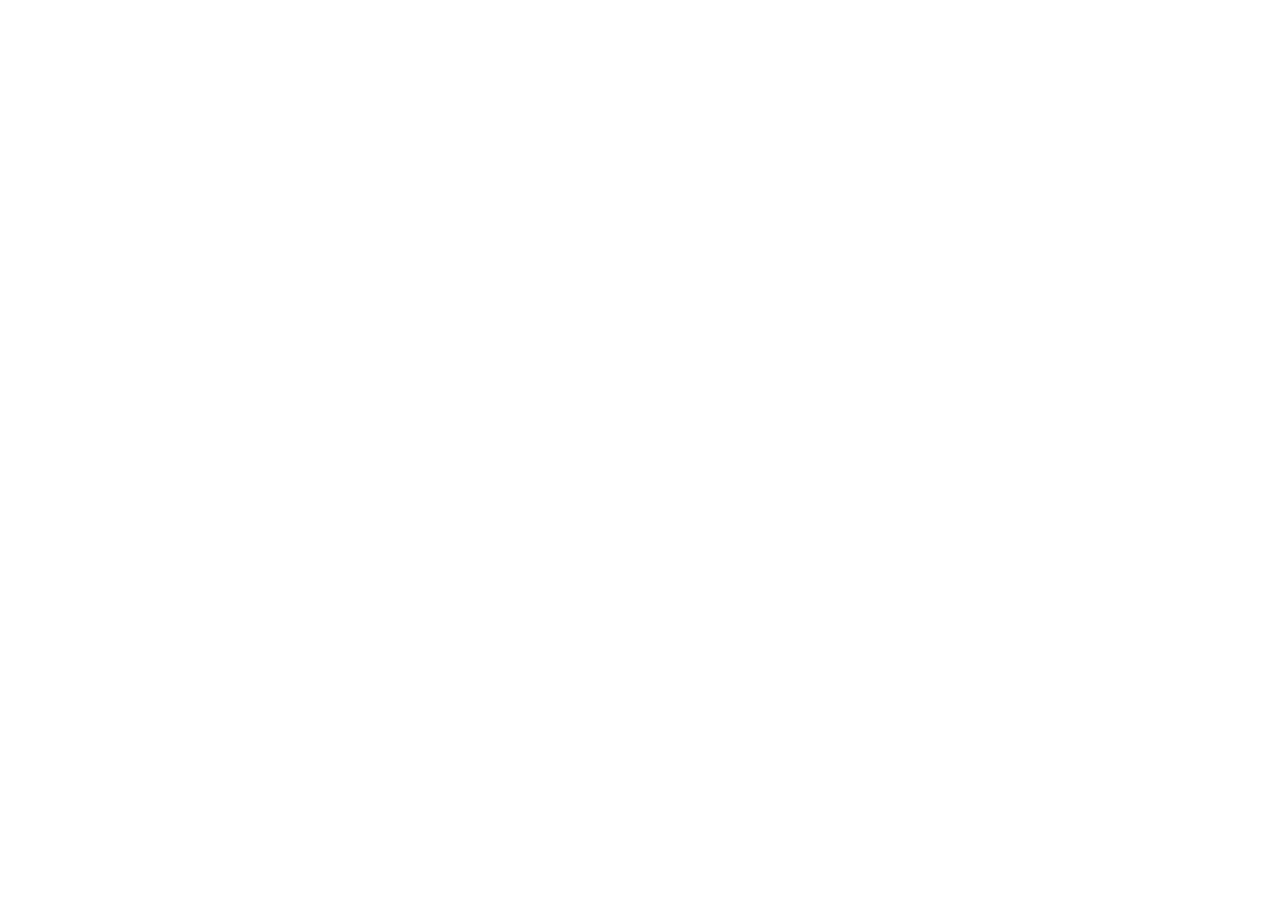
==== index.html @ 5cb8cc5c "create repo" ====
<!DOCTYPE html>
<html lang="en">
    <head>
        <meta charset="UTF-8" />
        <meta name="viewport" content="width=device-width, initial-scale=1.0" />
        <title>Document</title>
    </head>

    <body></body>
</html>
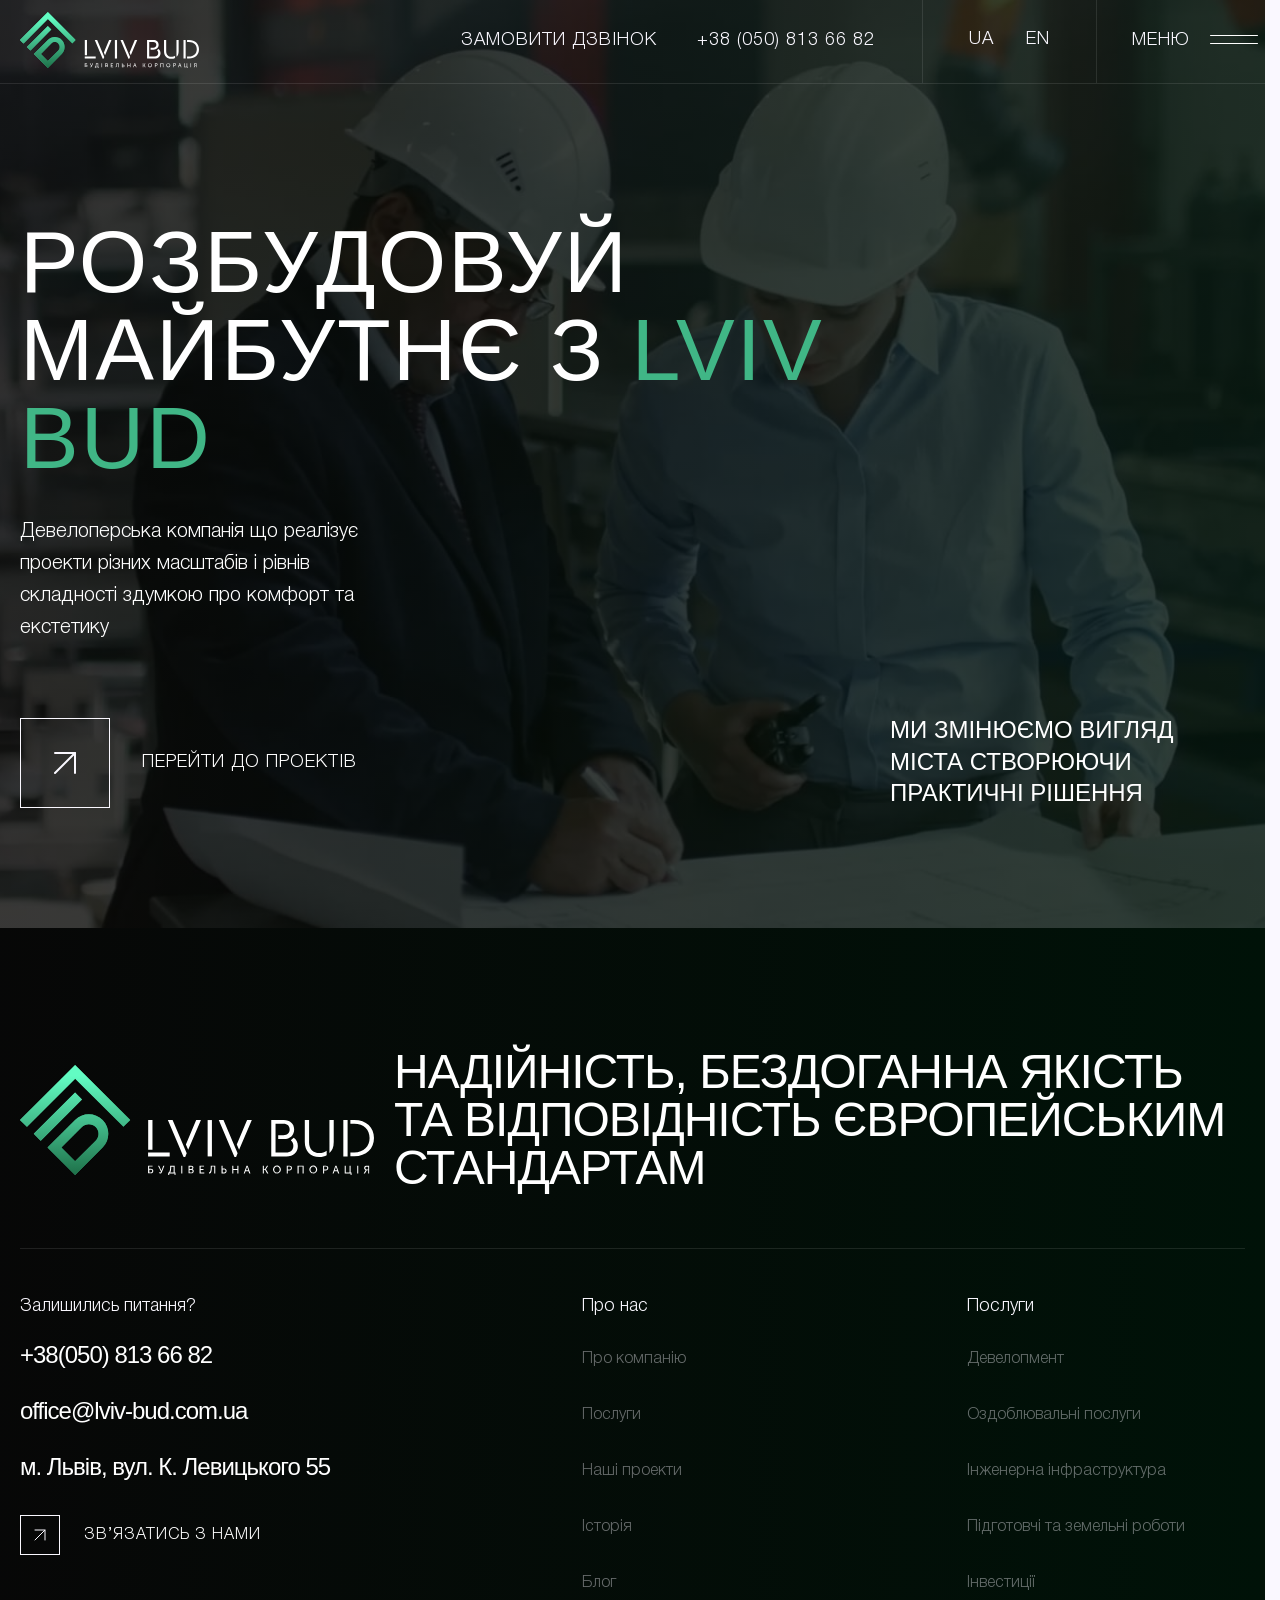
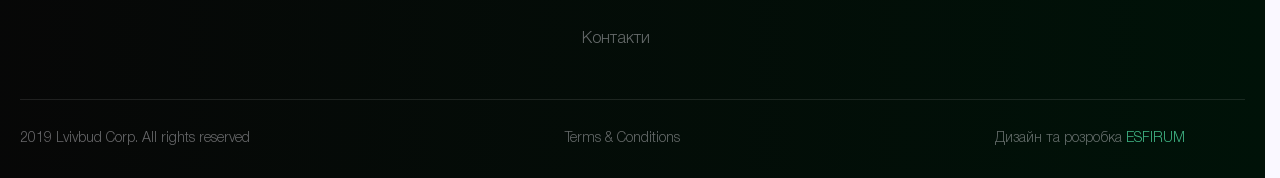
==== commit 6bb03c8e: "layout main templates" ====
--- a/index.html
+++ b/index.html
@@ -3,8 +3,571 @@
     <head>
         <meta charset="UTF-8" />
         <meta name="viewport" content="width=device-width, initial-scale=1.0" />
-        <title>Document</title>
+        <title>LvivBud | Home</title>
+        <link rel="stylesheet" href="./assets/css/style.min.css" />
+        <script defer type="module" src="./assets/scripts/main.js"></script>
     </head>
 
-    <body></body>
+    <body>
+        <div class="aside-menu">
+            <div class="aside-menu__inner">
+                <div class="aside-menu__col col--menu">
+                    <nav class="aside-menu__nav">
+                        <ul class="aside-menu__list aside-menu__list--main">
+                            <li class="aside-menu__item">
+                                <a
+                                    href="javascript: void(0)"
+                                    class="aside-menu__link"
+                                >
+                                    <span>Про компанію</span>
+                                    <span>Про компанію</span>
+                                </a>
+                            </li>
+                            <li class="aside-menu__item">
+                                <a
+                                    href="javascript: void(0)"
+                                    class="aside-menu__link"
+                                >
+                                    <span>послуги</span>
+                                    <span>послуги</span>
+                                </a>
+                            </li>
+                            <li class="aside-menu__item">
+                                <a
+                                    href="javascript: void(0)"
+                                    class="aside-menu__link"
+                                >
+                                    <span>Наші проекти</span>
+                                    <span>Наші проекти</span>
+                                </a>
+                            </li>
+                            <li class="aside-menu__item">
+                                <a
+                                    href="javascript: void(0)"
+                                    class="aside-menu__link"
+                                >
+                                    <span>для інвесторів</span>
+                                    <span>для інвесторів</span>
+                                </a>
+                            </li>
+                            <li class="aside-menu__item">
+                                <a
+                                    href="javascript: void(0)"
+                                    class="aside-menu__link"
+                                >
+                                    <span>блог</span>
+                                    <span>блог</span>
+                                </a>
+                            </li>
+                            <li class="aside-menu__item">
+                                <a
+                                    href="javascript: void(0)"
+                                    class="aside-menu__link"
+                                >
+                                    <span>Контакти</span>
+                                    <span>Контакти</span>
+                                </a>
+                            </li>
+                        </ul>
+                        <ul
+                            class="aside-menu__list aside-menu__list--secondary"
+                        >
+                            <li class="aside-menu__item">
+                                <a
+                                    href="javascript: void(0)"
+                                    class="aside-menu__link"
+                                >
+                                    Аналіз і концепції
+                                </a>
+                            </li>
+                            <li class="aside-menu__item">
+                                <a
+                                    href="javascript: void(0)"
+                                    class="aside-menu__link"
+                                >
+                                    Архітектура
+                                </a>
+                            </li>
+                            <li class="aside-menu__item">
+                                <a
+                                    href="javascript: void(0)"
+                                    class="aside-menu__link"
+                                >
+                                    Послуги генерального підряду
+                                </a>
+                            </li>
+                            <li class="aside-menu__item">
+                                <a
+                                    href="javascript: void(0)"
+                                    class="aside-menu__link"
+                                >
+                                    Дизайн інтер’єрів
+                                </a>
+                            </li>
+                            <li class="aside-menu__item">
+                                <a
+                                    href="javascript: void(0)"
+                                    class="aside-menu__link"
+                                >
+                                    Інвестиції
+                                </a>
+                            </li>
+                        </ul>
+                    </nav>
+                </div>
+            </div>
+            <div class="aside-menu__inner">
+                <div class="aside-menu__col col--thumb">
+                    <img
+                        loading="lazy"
+                        src="./assets/images/bg-menu.jpg"
+                        alt="Thumbnail"
+                    />
+                </div>
+            </div>
+        </div>
+        <header class="header">
+            <div class="container">
+                <div class="header__panel">
+                    <a href="javascript: void(0)" class="header__logo">
+                        <svg
+                            width="179"
+                            height="56"
+                            viewBox="0 0 179 56"
+                            fill="none"
+                            xmlns="http://www.w3.org/2000/svg"
+                        >
+                            <g clip-path="url(#clip0_207_585)">
+                                <path
+                                    d="M66.9787 43.19H64.8144V28.0294H66.9787V43.19ZM75.6947 46.5394H64.7559V44.6002H75.6947V46.5394Z"
+                                    fill="white"
+                                />
+                                <path
+                                    d="M84.2938 44.9528L83.5333 46.7744H82.7143L74.7588 27.9706H77.1571L84.2938 44.9528ZM85.0542 43.1899L83.8843 40.4281L89.0905 28.0294H91.4888L85.0542 43.1899Z"
+                                    fill="white"
+                                />
+                                <path
+                                    d="M94.8817 28.0294H97.046V46.5394H94.8817V28.0294Z"
+                                    fill="white"
+                                />
+                                <path
+                                    d="M110.032 44.9528L109.272 46.7744H108.453L100.497 27.9706H102.895L110.032 44.9528ZM110.792 43.1899L109.623 40.4281L114.829 28.0294H117.227L110.792 43.1899Z"
+                                    fill="white"
+                                />
+                                <path
+                                    d="M140.509 41.1921C140.509 44.2477 138.345 46.5394 134.659 46.5394H127.055V28.0294H133.373C136.59 28.0294 138.637 30.0273 138.637 32.7891C138.637 35.5509 136.648 37.7251 133.373 37.7251H130.565V35.7272H133.197C135.303 35.7272 136.356 34.4932 136.356 32.8479C136.356 31.2026 135.303 29.9686 133.197 29.9686H129.219V44.5415H134.484C136.941 44.5415 138.228 43.0724 138.228 41.0745C138.228 39.9581 137.818 39.1354 136.941 38.3715L138.403 37.0787C139.807 38.0777 140.509 39.488 140.509 41.1921Z"
+                                    fill="white"
+                                />
+                                <path
+                                    d="M144.019 39.1942V28.0295H146.183V39.3117C146.183 42.7787 148.23 44.8354 151.331 44.8354C152.852 44.8354 154.08 44.3065 155.074 43.6601V45.8931C154.138 46.4807 152.852 46.8333 151.331 46.8333C146.943 46.8333 144.019 43.8952 144.019 39.1942ZM156.478 28.0295H158.643V39.1942C158.643 41.8973 157.824 43.6601 156.478 44.8354V28.0295Z"
+                                    fill="white"
+                                />
+                                <path
+                                    d="M165.662 46.5394H163.498V28.0295H165.662V46.5394ZM179 37.1963C179 42.5436 175.256 46.4807 168.997 46.4807H167.066V44.5415H168.997C173.91 44.5415 176.777 41.3684 176.777 37.1963C176.777 33.0242 173.91 29.9686 168.997 29.9686H167.066V28.0295H168.997C175.197 28.0295 179 31.849 179 37.1963Z"
+                                    fill="white"
+                                />
+                                <path
+                                    d="M64.7559 55.1773V51.2403H67.0372V51.7104H65.2823V52.8268H66.1598C66.5108 52.8268 66.8032 52.9444 67.0372 53.1206C67.2712 53.2969 67.3882 53.5907 67.3882 54.0021C67.3882 54.3546 67.2712 54.6485 67.0372 54.8247C66.8032 55.001 66.5693 55.1185 66.2183 55.1185H64.7559V55.1773ZM65.3408 54.7072H66.1598C66.5693 54.7072 66.8617 54.4722 66.8617 54.0021C66.8617 53.532 66.5693 53.2969 66.1598 53.2969H65.3993V54.7072H65.3408Z"
+                                    fill="white"
+                                />
+                                <path
+                                    d="M70.3711 54.5896C70.5466 54.7071 70.6636 54.7659 70.8391 54.7659C71.0731 54.7659 71.1901 54.6484 71.307 54.3546L69.7861 51.299H70.3711L71.307 53.2968L71.541 53.8257C71.5995 53.6494 71.658 53.4731 71.7165 53.2968L72.4185 51.299H73.0035L71.775 54.4721C71.5995 55.0009 71.2485 55.236 70.8976 55.236C70.6636 55.236 70.4296 55.1772 70.1956 55.0009L70.3711 54.5896Z"
+                                    fill="white"
+                                />
+                                <path
+                                    d="M74.9346 54.7073H75.344C75.812 54.0022 75.929 53.1207 75.929 52.063V51.2404H78.2104V54.7073H78.6199V55.9413H78.1519V55.1774H75.461V55.9413H74.9346V54.7073ZM77.6839 54.7073V51.7692H76.4555V52.1218C76.4555 53.297 76.28 54.1784 75.929 54.7073H77.6839Z"
+                                    fill="white"
+                                />
+                                <path
+                                    d="M81.5439 55.1774V51.2404H82.0704V55.1774H81.5439Z"
+                                    fill="white"
+                                />
+                                <path
+                                    d="M85.2297 55.1773V51.2403H86.5752C87.2771 51.2403 87.6866 51.5928 87.6866 52.2392C87.6866 52.5918 87.5111 52.9444 87.2186 53.0619C87.6281 53.1794 87.8621 53.5907 87.8621 54.0021C87.8621 54.3546 87.7451 54.6485 87.5111 54.8247C87.2771 55.001 86.9846 55.1185 86.6337 55.1185H85.2297V55.1773ZM85.7562 52.9444H86.5752C86.9261 52.9444 87.1601 52.7093 87.1601 52.3567C87.1601 52.0042 86.9261 51.7691 86.5752 51.7691H85.7562V52.9444ZM85.7562 54.7072H86.6337C87.0431 54.7072 87.2771 54.4134 87.2771 54.0608C87.2771 53.6495 86.9846 53.4145 86.6337 53.4145H85.7562V54.7072Z"
+                                    fill="white"
+                                />
+                                <path
+                                    d="M90.7869 55.1773V51.2403H93.0683V51.7104H91.3719V52.9444H92.7758V53.4732H91.3719V54.7072H93.1853V55.1773H90.7869Z"
+                                    fill="white"
+                                />
+                                <path
+                                    d="M95.584 54.7073C96.2274 54.5898 96.4614 53.8259 96.4614 52.1805V51.2404H98.7428V55.1774H98.2163V51.7105H96.9879V52.1805C96.9879 53.1795 96.8709 53.9434 96.6954 54.4135C96.4614 54.9424 96.1105 55.1774 95.584 55.2362V54.7073Z"
+                                    fill="white"
+                                />
+                                <path
+                                    d="M101.901 55.1773V51.2403H102.428V52.7093H103.247C103.598 52.7093 103.89 52.8268 104.124 53.0619C104.358 53.2969 104.475 53.5907 104.475 53.9433C104.475 54.2959 104.358 54.5897 104.124 54.8247C103.89 55.0598 103.598 55.1773 103.305 55.1773H101.901ZM102.486 54.7072H103.247C103.715 54.7072 103.949 54.4134 103.949 54.0021C103.949 53.532 103.656 53.2382 103.247 53.2382H102.486V54.7072Z"
+                                    fill="white"
+                                />
+                                <path
+                                    d="M107.342 55.1774V51.2404H107.868V52.9444H109.916V51.2404H110.442V55.1774H109.916V53.4733H107.868V55.1774H107.342Z"
+                                    fill="white"
+                                />
+                                <path
+                                    d="M113.133 55.1773L114.537 51.2403H115.122L116.525 55.1773H115.94L115.531 54.0608H114.069L113.659 55.1773H113.133ZM114.244 53.5907H115.414L115.005 52.3567L114.829 51.7691C114.771 52.0042 114.712 52.1805 114.654 52.3567L114.244 53.5907Z"
+                                    fill="white"
+                                />
+                                <path
+                                    d="M122.784 55.1774V51.2404H123.311V52.8857H123.896L124.89 51.2404H125.475L124.364 53.1207L125.592 55.1774H124.949L123.896 53.3558H123.311V55.1774H122.784Z"
+                                    fill="white"
+                                />
+                                <path
+                                    d="M128.518 51.7691C128.927 51.3578 129.395 51.1815 129.922 51.1815C130.448 51.1815 130.974 51.3578 131.325 51.7691C131.735 52.1805 131.91 52.6506 131.91 53.1794C131.91 53.767 131.735 54.2371 131.325 54.6485C130.916 55.0598 130.448 55.2361 129.922 55.2361C129.395 55.2361 128.869 55.0598 128.518 54.6485C128.167 54.2371 127.933 53.767 127.933 53.1794C127.933 52.6506 128.167 52.1805 128.518 51.7691ZM128.927 54.2959C129.22 54.5897 129.571 54.766 129.922 54.766C130.272 54.766 130.682 54.5897 130.916 54.2959C131.208 54.0021 131.325 53.6495 131.325 53.1794C131.325 52.7681 131.208 52.4155 130.916 52.1217C130.623 51.8279 130.331 51.7104 129.922 51.7104C129.512 51.7104 129.161 51.8279 128.927 52.1217C128.635 52.4155 128.518 52.7681 128.518 53.1794C128.518 53.6495 128.635 54.0021 128.927 54.2959Z"
+                                    fill="white"
+                                />
+                                <path
+                                    d="M134.893 55.1773V51.2403H136.297C136.648 51.2403 136.941 51.3578 137.175 51.5928C137.409 51.8279 137.526 52.1217 137.526 52.4743C137.526 52.8268 137.409 53.1206 137.175 53.3557C136.941 53.5907 136.648 53.7083 136.297 53.7083H135.42V55.1773H134.893ZM135.42 53.2382H136.239C136.707 53.2382 136.999 52.9444 136.999 52.4743C136.999 52.0042 136.707 51.7104 136.239 51.7104H135.42V53.2382Z"
+                                    fill="white"
+                                />
+                                <path
+                                    d="M140.334 55.1774V51.2404H143.434V55.1774H142.908V51.7105H140.919V55.1774H140.334Z"
+                                    fill="white"
+                                />
+                                <path
+                                    d="M146.886 51.7691C147.295 51.3578 147.763 51.1815 148.29 51.1815C148.816 51.1815 149.343 51.3578 149.694 51.7691C150.103 52.1805 150.279 52.6506 150.279 53.1794C150.279 53.767 150.103 54.2371 149.694 54.6485C149.284 55.0598 148.816 55.2361 148.29 55.2361C147.763 55.2361 147.237 55.0598 146.886 54.6485C146.535 54.2371 146.301 53.767 146.301 53.1794C146.301 52.6506 146.535 52.1805 146.886 51.7691ZM147.295 54.2959C147.588 54.5897 147.939 54.766 148.29 54.766C148.641 54.766 149.05 54.5897 149.284 54.2959C149.577 54.0021 149.694 53.6495 149.694 53.1794C149.694 52.7681 149.577 52.4155 149.284 52.1217C148.992 51.8279 148.699 51.7104 148.29 51.7104C147.88 51.7104 147.529 51.8279 147.295 52.1217C147.003 52.4155 146.886 52.7681 146.886 53.1794C146.886 53.6495 147.003 54.0021 147.295 54.2959Z"
+                                    fill="white"
+                                />
+                                <path
+                                    d="M153.262 55.1774V51.2404H154.666C155.017 51.2404 155.309 51.3579 155.543 51.5929C155.777 51.828 155.894 52.1218 155.894 52.4744C155.894 52.8269 155.777 53.1207 155.543 53.3558C155.309 53.5908 155.017 53.7084 154.666 53.7084H153.788V55.1774H153.262ZM153.788 53.2383H154.607C155.075 53.2383 155.368 52.9445 155.368 52.4744C155.368 52.0043 155.075 51.7105 154.607 51.7105H153.788V53.2383Z"
+                                    fill="white"
+                                />
+                                <path
+                                    d="M158.059 55.1774L159.463 51.2404H160.047L161.451 55.1774H160.866L160.457 54.0609H158.995L158.585 55.1774H158.059ZM159.17 53.5908H160.34L159.93 52.3568L159.755 51.7692C159.696 52.0043 159.638 52.1805 159.579 52.3568L159.17 53.5908Z"
+                                    fill="white"
+                                />
+                                <path
+                                    d="M164.2 55.1773V51.2403H164.727V54.7072H166.657V51.2403H167.184V54.7072H167.652V55.9412H167.184V55.1773H164.2Z"
+                                    fill="white"
+                                />
+                                <path
+                                    d="M170.518 55.1774V51.2404H171.044V55.1774H170.518Z"
+                                    fill="white"
+                                />
+                                <path
+                                    d="M173.794 55.1773L174.671 53.7083L174.788 53.532C174.32 53.3557 174.028 52.9444 174.028 52.4155C174.028 51.9454 174.262 51.5341 174.613 51.3578C174.788 51.299 175.022 51.2403 175.315 51.2403H176.543V55.1773H176.075V53.5907H175.373L174.437 55.1773H173.794ZM176.075 53.1794V51.7691H175.432C175.198 51.7691 175.022 51.7691 174.905 51.8866C174.671 52.0042 174.613 52.1805 174.613 52.4743C174.613 52.9444 174.905 53.1794 175.315 53.1794H176.075Z"
+                                    fill="white"
+                                />
+                                <path
+                                    d="M20.8833 42.0147L31.2957 31.5551C33.2261 29.6159 36.385 29.6159 38.2569 31.5551C40.1873 33.4942 40.1873 36.6086 38.2569 38.6065L27.8444 49.0073L20.8833 42.0147ZM27.8444 28.0294L13.9222 42.0147L27.8444 56L41.7667 42.0147C45.6274 38.1364 45.6274 31.8489 41.7667 27.9706C39.8363 26.0315 37.3209 25.0913 34.8056 25.0913C32.2902 25.0913 29.7748 26.0902 27.8444 28.0294ZM6.96111 35.022L10.4709 38.5477L31.3542 17.5698L27.8444 14.0441L6.96111 35.022ZM27.8444 0L0 27.9706L3.5098 31.4963L27.9029 6.99265L52.2961 31.4963L55.8059 27.9706L27.8444 0Z"
+                                    fill="url(#paint0_linear_207_585)"
+                                />
+                                <mask
+                                    id="mask0_207_585"
+                                    style="mask-type: luminance"
+                                    maskUnits="userSpaceOnUse"
+                                    x="0"
+                                    y="0"
+                                    width="56"
+                                    height="56"
+                                >
+                                    <path
+                                        d="M20.8833 42.0147L31.2957 31.5551C33.2261 29.6159 36.385 29.6159 38.2569 31.5551C40.1873 33.4942 40.1873 36.6086 38.2569 38.6065L27.8444 49.0073L20.8833 42.0147ZM27.8444 28.0294L13.9222 42.0147L27.8444 56L41.7667 42.0147C45.6274 38.1364 45.6274 31.8489 41.7667 27.9706C39.8363 26.0315 37.3209 25.0913 34.8056 25.0913C32.2902 25.0913 29.7748 26.0902 27.8444 28.0294ZM6.96111 35.022L10.4709 38.5477L31.3542 17.5698L27.8444 14.0441L6.96111 35.022ZM27.8444 0L0 27.9706L3.5098 31.4963L27.9029 6.99265L52.2961 31.4963L55.8059 27.9706L27.8444 0Z"
+                                        fill="white"
+                                    />
+                                </mask>
+                                <g mask="url(#mask0_207_585)">
+                                    <path
+                                        d="M55.7474 0H0V56H55.7474V0Z"
+                                        fill="url(#paint1_linear_207_585)"
+                                    />
+                                </g>
+                            </g>
+                            <defs>
+                                <linearGradient
+                                    id="paint0_linear_207_585"
+                                    x1="0"
+                                    y1="27.9985"
+                                    x2="55.7435"
+                                    y2="27.9985"
+                                    gradientUnits="userSpaceOnUse"
+                                >
+                                    <stop stop-color="#62FCC3" />
+                                    <stop offset="0.438" stop-color="#40B686" />
+                                    <stop offset="1" stop-color="#115732" />
+                                </linearGradient>
+                                <linearGradient
+                                    id="paint1_linear_207_585"
+                                    x1="27.8753"
+                                    y1="5.52106"
+                                    x2="27.8753"
+                                    y2="65.0526"
+                                    gradientUnits="userSpaceOnUse"
+                                >
+                                    <stop stop-color="#62FCC3" />
+                                    <stop offset="0.438" stop-color="#40B686" />
+                                    <stop offset="1" stop-color="#115732" />
+                                </linearGradient>
+                                <clipPath id="clip0_207_585">
+                                    <rect
+                                        width="179"
+                                        height="56"
+                                        fill="white"
+                                    />
+                                </clipPath>
+                            </defs>
+                        </svg>
+                    </a>
+                    <div class="header__info">
+                        <div class="header__call">
+                            <a href="javascript: void(0)">замовити дзвінок</a>
+                            <a href="tel:+380508136682">
+                                +38 (050) 813 66 82
+                            </a>
+                        </div>
+                        <ul class="header__lang">
+                            <li class="header__lang-item">
+                                <a
+                                    href="javascript: void(0)"
+                                    class="header__lang-link"
+                                    >ua</a
+                                >
+                            </li>
+                            <li class="header__lang-item">
+                                <a
+                                    href="javascript: void(0)"
+                                    class="header__lang-link"
+                                    >en</a
+                                >
+                            </li>
+                        </ul>
+                        <button class="header__menu js-button">
+                            <span class="header__menu-text">Меню</span>
+                            <span class="header__menu-btn"></span>
+                        </button>
+                    </div>
+                </div>
+            </div>
+        </header>
+        <main class="main main--home">
+            <section class="hero">
+                <div class="container">
+                    <div class="hero__content">
+                        <div class="hero__content-col">
+                            <h1 class="hero__title">
+                                Розбудовуй майбутнє з <span>lviv bud</span>
+                            </h1>
+                            <p class="hero__description">
+                                Девелоперська компанія що реалізує проекти
+                                різних масштабів і рівнів складності здумкою про
+                                комфорт та екстетику
+                            </p>
+                            <a
+                                href="javascript: void(0)"
+                                class="hero__link link--primary link--lg link--dark"
+                            >
+                                <span>
+                                    <svg
+                                        width="48"
+                                        height="48"
+                                        viewBox="0 0 48 48"
+                                        fill="none"
+                                        xmlns="http://www.w3.org/2000/svg"
+                                    >
+                                        <path
+                                            d="M14 34L34 14"
+                                            stroke="#FAF8FF"
+                                            stroke-width="2"
+                                            stroke-linecap="round"
+                                            stroke-linejoin="round"
+                                        />
+                                        <path
+                                            d="M14 14H34V34"
+                                            stroke="#FAF8FF"
+                                            stroke-width="2"
+                                            stroke-linecap="round"
+                                            stroke-linejoin="round"
+                                        />
+                                    </svg>
+                                </span>
+                                <span>Перейти до проектів</span>
+                            </a>
+                        </div>
+                        <div class="hero__content-col">
+                            <h2 class="hero__subtitle">
+                                ми змінюємо вигляд міста створюючи практичні
+                                рішення
+                            </h2>
+                        </div>
+                    </div>
+                </div>
+            </section>
+        </main>
+        <footer class="footer">
+            <div class="container">
+                <div class="footer__head">
+                    <div class="footer__logo">
+                        <img
+                            width="354"
+                            height="111"
+                            src="./assets/images/icons/logo.svg"
+                            alt="Logo"
+                        />
+                    </div>
+                    <h2 class="footer__title">
+                        надійність, бездоганна якість та відповідність
+                        європейським стандартам
+                    </h2>
+                </div>
+                <div class="footer__info">
+                    <div class="footer__info-wrapper">
+                        <div class="footer__info-contacts">
+                            <h4 class="footer__info-title">
+                                Залишились питання?
+                            </h4>
+                            <ul class="footer__info-list">
+                                <li>
+                                    <a
+                                        class="footer__info-link"
+                                        href="tel:+380508136682"
+                                        >+38(050) 813 66 82
+                                    </a>
+                                </li>
+                                <li>
+                                    <a
+                                        class="footer__info-link"
+                                        href="mailto:office@lviv-bud.com.ua"
+                                        >office@lviv-bud.com.ua
+                                    </a>
+                                </li>
+                                <li>
+                                    <a
+                                        class="footer__info-link"
+                                        href="javascript: void(0)"
+                                        >м. Львів, вул. К. Левицького 55
+                                    </a>
+                                </li>
+                            </ul>
+                            <a
+                                href="javascript: void(0)"
+                                class="footer__info-cta link--primary link--sm link--light"
+                            >
+                                <span>
+                                    <svg
+                                        width="48"
+                                        height="48"
+                                        viewBox="0 0 48 48"
+                                        fill="none"
+                                        xmlns="http://www.w3.org/2000/svg"
+                                    >
+                                        <path
+                                            d="M14 34L34 14"
+                                            stroke="#FAF8FF"
+                                            stroke-width="2"
+                                            stroke-linecap="round"
+                                            stroke-linejoin="round"
+                                        />
+                                        <path
+                                            d="M14 14H34V34"
+                                            stroke="#FAF8FF"
+                                            stroke-width="2"
+                                            stroke-linecap="round"
+                                            stroke-linejoin="round"
+                                        />
+                                    </svg>
+                                </span>
+                                <span>зв’язатись з нами</span>
+                            </a>
+                        </div>
+                        <nav class="footer__info-nav">
+                            <ul class="footer__info-list">
+                                <h4 class="footer__info-title">Про нас</h4>
+                                <li>
+                                    <a
+                                        class="footer__info-link"
+                                        href="javascript: void(0)"
+                                        >Про компанію
+                                    </a>
+                                </li>
+                                <li>
+                                    <a
+                                        class="footer__info-link"
+                                        href="javascript: void(0)"
+                                        >Послуги
+                                    </a>
+                                </li>
+                                <li>
+                                    <a
+                                        class="footer__info-link"
+                                        href="javascript: void(0)"
+                                        >Наші проекти
+                                    </a>
+                                </li>
+                                <li>
+                                    <a
+                                        class="footer__info-link"
+                                        href="javascript: void(0)"
+                                        >Історія
+                                    </a>
+                                </li>
+                                <li>
+                                    <a
+                                        class="footer__info-link"
+                                        href="javascript: void(0)"
+                                        >Блог
+                                    </a>
+                                </li>
+                                <li>
+                                    <a
+                                        class="footer__info-link"
+                                        href="javascript: void(0)"
+                                        >Контакти
+                                    </a>
+                                </li>
+                            </ul>
+                            <ul class="footer__info-list">
+                                <h4 class="footer__info-title">Послуги</h4>
+                                <li>
+                                    <a
+                                        class="footer__info-link"
+                                        href="javascript: void(0)"
+                                        >Девелопмент
+                                    </a>
+                                </li>
+                                <li>
+                                    <a
+                                        class="footer__info-link"
+                                        href="javascript: void(0)"
+                                        >Оздоблювальні послуги
+                                    </a>
+                                </li>
+                                <li>
+                                    <a
+                                        class="footer__info-link"
+                                        href="javascript: void(0)"
+                                        >Інженерна інфраструктура
+                                    </a>
+                                </li>
+                                <li>
+                                    <a
+                                        class="footer__info-link"
+                                        href="javascript: void(0)"
+                                        >Підготовчі та земельні роботи
+                                    </a>
+                                </li>
+                                <li>
+                                    <a
+                                        class="footer__info-link"
+                                        href="javascript: void(0)"
+                                        >Інвестиції
+                                    </a>
+                                </li>
+                            </ul>
+                        </nav>
+                    </div>
+                </div>
+                <div class="footer__copy">
+                    <div class="footer__copy-wrapper">
+                        <p class="footer__copy-text">
+                            2019 Lvivbud Corp. All rights reserved
+                        </p>
+                        <a href="javascript: void(0)" class="footer__copy-link"
+                            >Terms & Conditions</a
+                        >
+                        <p class="footer__copy-text">
+                            Дизайн та розробка <span>ESFIRUM</span>
+                        </p>
+                    </div>
+                </div>
+            </div>
+        </footer>
+    </body>
 </html>
--- a/assets/css/style.min.css
+++ b/assets/css/style.min.css
@@ -0,0 +1 @@
+*,::before,::after{-webkit-box-sizing:border-box;box-sizing:border-box}:where(ul,ol):where([class]){padding-left:0}body,:where(blockquote,figure):where([class]){margin:0}:where(h1,h2,h3,h4,h5,h6,p,ul,ol,dl):where([class]){margin-block:0}:where(dd[class]){margin-left:0}:where(fieldset[class]){margin-left:0;padding:0;border:none}:where(ul[class]){list-style:none}:where(address[class]){font-style:normal}p{--paragraphMarginBottom: 24px;margin-block:0}p:where(:not([class]):not(:last-child)){margin-bottom:var(--paragraphMarginBottom)}img,video{display:block;max-width:100%;height:auto}input,textarea,select,button{font:inherit}html{height:100%;scrollbar-gutter:stable}html,:has(:target){scroll-behavior:smooth}body{min-height:100%;line-height:1.5}a:where([class]){display:-webkit-inline-box;display:-ms-inline-flexbox;display:inline-flex}button,label{cursor:pointer}:where([fill]:not([fill=none],[fill^=url])){fill:currentColor}:where([stroke]:not([stroke=none],[stroke^=url])){stroke:currentColor}svg *{-webkit-transition-property:fill,stroke;transition-property:fill,stroke}:where(table){border-collapse:collapse;border-color:currentColor}@media(prefers-reduced-motion: reduce){*,::before,::after{-webkit-animation-duration:.01ms !important;animation-duration:.01ms !important;-webkit-animation-iteration-count:1 !important;animation-iteration-count:1 !important;-webkit-transition-duration:.01ms !important;transition-duration:.01ms !important;scroll-behavior:auto !important}}:root{--ff-primary: "Halvar", sans-serif;--ff-secondary: "Helvetica", sans-serif;--light-grey: #faf8ff;--dark-grey: #343434;--white-color: #fff;--black-color: #070707;--accent-color: #40b686;--section-padding: 128px}@media(max-width: 767px){:root{--section-padding: 64px}}@font-face{font-family:"Halvar";src:url("../fonts/PrimaryFont_400.woff2") format("woff2");font-weight:400;font-display:swap;font-style:normal}@font-face{font-family:"Helvetica";src:url("../fonts/SecondaryFont_400.woff2") format("woff2");font-weight:400;font-display:swap;font-style:normal}html,body{min-height:100vh;display:-webkit-box;display:-ms-flexbox;display:flex;-webkit-box-orient:vertical;-webkit-box-direction:normal;-ms-flex-direction:column;flex-direction:column}body{font:400 16px/1.5 var(--ff-secondary);color:var(--black-color);background:var(--light-grey)}main{-webkit-box-flex:1;-ms-flex:1;flex:1}button{padding:0;background:rgba(0,0,0,0);border:none;outline:none;display:-webkit-box;display:-ms-flexbox;display:flex}a{color:inherit;text-decoration:none}.container{max-width:1520px;padding-inline:20px;margin:0 auto}.container--lg{max-width:1580px}@media(max-width: 767px){section{scroll-margin-top:80px}}.header{z-index:10;position:fixed;overflow:hidden;width:100%;padding-block:12px 15px;border-bottom:1px solid rgba(255,255,255,.1);color:var(--light-grey);-webkit-transition:all 0.3s linear;transition:all 0.3s linear}.header--scrolled,.header--transparent{border-color:var(--black-color);color:var(--black-color)}.header--scrolled .header__logo svg,.header--transparent .header__logo svg{color:var(--black-color)}.header--scrolled .header__lang::after,.header--scrolled .header__lang::before,.header--transparent .header__lang::after,.header--transparent .header__lang::before{background:var(--black-color)}.header--scrolled .header__menu-btn::after,.header--scrolled .header__menu-btn::before,.header--transparent .header__menu-btn::after,.header--transparent .header__menu-btn::before{background:var(--black-color)}.header--scrolled{background:var(--light-grey)}.header--transparent{background:rgba(0,0,0,0)}.header__panel{display:-webkit-box;display:-ms-flexbox;display:flex;gap:20px;-webkit-box-align:center;-ms-flex-align:center;align-items:center;-webkit-box-pack:justify;-ms-flex-pack:justify;justify-content:space-between}.header__logo{max-width:179px}.header__logo svg{width:100%;color:var(--white-color);-webkit-transition:all 0.3s linear;transition:all 0.3s linear}.header__info{display:-webkit-box;display:-ms-flexbox;display:flex;-webkit-box-align:center;-ms-flex-align:center;align-items:center}.header__call{display:-webkit-box;display:-ms-flexbox;display:flex;-webkit-box-align:center;-ms-flex-align:center;align-items:center;gap:40px;margin-right:47px}.header__call a{font:400 18px/100% var(--ff-secondary);letter-spacing:1px;text-transform:uppercase;-webkit-transition:all 0.3s linear;transition:all 0.3s linear}.header__lang{display:-webkit-box;display:-ms-flexbox;display:flex;-webkit-box-align:center;-ms-flex-align:center;align-items:center;gap:32px;margin-right:35px;padding-inline:47px;position:relative}.header__lang::after,.header__lang::before{content:"";position:absolute;height:100px;width:1px;pointer-events:none;background:rgba(250,248,255,.1);-webkit-transition:all 0.3s linear;transition:all 0.3s linear}.header__lang::after{left:0}.header__lang::before{right:0}.header__lang-link{font:400 18px/100% var(--ff-secondary);letter-spacing:1px;text-transform:uppercase;-webkit-transition:all 0.3s linear;transition:all 0.3s linear}.header__menu{display:-webkit-box;display:-ms-flexbox;display:flex;-webkit-box-align:center;-ms-flex-align:center;align-items:center;gap:18px;color:inherit;-webkit-transition:all 0.3s linear;transition:all 0.3s linear}.header__menu-text{font:400 18px/100% var(--ff-secondary);letter-spacing:1px;text-transform:uppercase;-webkit-transition:all 0.3s linear;transition:all 0.3s linear}.header__menu-btn{width:52px;height:23px;display:-webkit-box;display:-ms-flexbox;display:flex;position:relative}.header__menu-btn::after,.header__menu-btn::before{content:"";height:1px;width:48px;position:absolute;border-radius:2px;left:50%;-webkit-transform:translateX(-50%) rotate(0deg);transform:translateX(-50%) rotate(0deg);background:var(--white-color);-webkit-transition:all 0.3s linear;transition:all 0.3s linear}.header__menu-btn::after{top:6px}.header__menu-btn::before{bottom:8px}.header__menu.transformed .header__menu-btn::after{-webkit-transform:translateX(-50%) rotate(45deg);transform:translateX(-50%) rotate(45deg);top:14px}.header__menu.transformed .header__menu-btn::before{-webkit-transform:translateX(-50%) rotate(-45deg);transform:translateX(-50%) rotate(-45deg)}.footer{padding-block:120px 32px;background:-webkit-gradient(linear, left top, right top, color-stop(-1.17%, #070707), to(#001208));background:linear-gradient(90deg, #070707 -1.17%, #001208 100%)}.footer__head{display:-webkit-box;display:-ms-flexbox;display:flex;-webkit-box-align:center;-ms-flex-align:center;align-items:center;-webkit-box-pack:justify;-ms-flex-pack:justify;justify-content:space-between;gap:20px;padding-bottom:56px;border-bottom:1px solid rgba(250,248,255,.1)}.footer__logo{max-width:354px;width:100%;color:var(--white-color)}.footer__logo img{width:100%;height:100%}.footer__title{max-width:901px;font:500 48px/100% var(--ff-primary);letter-spacing:-1px;text-transform:uppercase;color:var(--white-color)}.footer__info{padding-block:48px}.footer__info-wrapper{max-width:1165px;display:-webkit-box;display:-ms-flexbox;display:flex;gap:20px;-webkit-box-align:start;-ms-flex-align:start;align-items:flex-start;-webkit-box-pack:justify;-ms-flex-pack:justify;justify-content:space-between}.footer__info-title{font:500 18px/100% var(--ff-secondary);color:var(--light-grey)}.footer__info-contacts .footer__info-title{margin-bottom:28px}.footer__info-contacts .footer__info-list{display:-webkit-box;display:-ms-flexbox;display:flex;-webkit-box-orient:vertical;-webkit-box-direction:normal;-ms-flex-direction:column;flex-direction:column;gap:28px;margin-bottom:32px}.footer__info-contacts .footer__info-link{font:500 24px/100% var(--ff-primary);letter-spacing:-1px;color:var(--white-color)}.footer__info-nav{max-width:603px;width:100%;display:-webkit-box;display:-ms-flexbox;display:flex;-webkit-box-align:start;-ms-flex-align:start;align-items:flex-start;gap:20px;-webkit-box-pack:justify;-ms-flex-pack:justify;justify-content:space-between}.footer__info-list{display:-webkit-box;display:-ms-flexbox;display:flex;-webkit-box-orient:vertical;-webkit-box-direction:normal;-ms-flex-direction:column;flex-direction:column;gap:32px}.footer__info-link{font:400 16px/100% var(--ff-secondary);color:rgba(250,248,255,.4);-webkit-transition:all 0.3s linear;transition:all 0.3s linear}@media(hover: hover){.footer__info-link:hover{color:var(--accent-color)}}@media(hover: none){.footer__info-link:active{color:var(--accent-color)}}.footer__info-cta span:last-child{color:var(--white-color)}.footer__copy{font:400 14px/100% var(--ff-secondary);padding-top:32px;border-top:1px solid rgba(250,248,255,.1);color:rgba(250,248,255,.4)}.footer__copy-wrapper{max-width:1165px;display:-webkit-box;display:-ms-flexbox;display:flex;gap:20px;-webkit-box-align:center;-ms-flex-align:center;align-items:center;-webkit-box-pack:justify;-ms-flex-pack:justify;justify-content:space-between}.footer__copy-link{font:inherit}.footer__copy-text{font:inherit}.footer__copy-text span{text-transform:uppercase;color:var(--accent-color)}.link--primary{-webkit-box-align:center;-ms-flex-align:center;align-items:center}.link--primary span:first-child{display:-webkit-inline-box;display:-ms-inline-flexbox;display:inline-flex;-ms-flex-negative:0;flex-shrink:0;-webkit-box-shadow:none;box-shadow:none;-webkit-transition:all 0.3s linear;transition:all 0.3s linear}.link--primary span:first-child svg{-webkit-transition:all 0.3s linear;transition:all 0.3s linear}@media(hover: hover){.link--primary:hover span:first-child{background:var(--accent-color);-webkit-box-shadow:0px 12px 48px 4px rgba(61,221,156,.2);box-shadow:0px 12px 48px 4px rgba(61,221,156,.2)}.link--primary:hover span:first-child svg{-webkit-transform:rotate(45deg);transform:rotate(45deg)}}@media(hover: none){.link--primary:active span:first-child{background:var(--accent-color);-webkit-box-shadow:0px 12px 48px 4px rgba(61,221,156,.2);box-shadow:0px 12px 48px 4px rgba(61,221,156,.2)}.link--primary:active span:first-child svg{-webkit-transform:rotate(45deg);transform:rotate(45deg)}}.link--primary.link--lg{gap:32px}.link--primary.link--lg span:first-child{padding:20px;border:1px solid var(--light-grey);color:var(--light-grey)}.link--primary.link--lg span:first-child svg{width:48px;height:48px}.link--primary.link--lg span:last-child{font:400 18px/130% var(--ff-secondary);letter-spacing:1px;text-transform:uppercase}@media(hover: hover){.link--primary.link--lg:hover span:first-child{border-color:var(--accent-color)}.link--primary.link--lg:hover span:first-child svg{color:var(--black-color)}}@media(hover: none){.link--primary.link--lg:active span:first-child{border-color:var(--accent-color)}.link--primary.link--lg:active span:first-child svg{color:var(--black-color)}}.link--primary.link--sm{gap:24px}.link--primary.link--sm span:first-child{padding:7px;border:1px solid var(--light-grey);color:var(--light-grey)}.link--primary.link--sm span:first-child svg{width:24px;height:24px}.link--primary.link--sm span:last-child{font:400 16px/130% var(--ff-secondary);letter-spacing:1px;text-transform:uppercase}@media(hover: hover){.link--primary.link--sm:hover span:first-child{border-color:var(--accent-color)}.link--primary.link--sm:hover span:first-child svg{color:var(--light-grey)}}@media(hover: none){.link--primary.link--sm:active span:first-child{border-color:var(--accent-color)}.link--primary.link--sm:active span:first-child svg{color:var(--light-grey)}}.aside-menu{position:fixed;overflow:hidden;inset:0;width:100%;height:100%;z-index:10;display:-webkit-box;display:-ms-flexbox;display:flex;opacity:0;visibility:hidden;background:var(--light-grey);-webkit-transition:all 0.5s linear;transition:all 0.5s linear}.aside-menu.shown{opacity:1;visibility:visible}.aside-menu.shown .aside-menu__inner{-webkit-transform:translateX(0);transform:translateX(0)}.aside-menu .container{width:100%;height:100%;display:-webkit-box;display:-ms-flexbox;display:flex;-webkit-box-align:stretch;-ms-flex-align:stretch;align-items:stretch}.aside-menu__inner{width:50%;height:100%;-webkit-transition:all 0.5s linear;transition:all 0.5s linear}.aside-menu__inner:first-child{-webkit-transform:translateX(-100%);transform:translateX(-100%)}.aside-menu__inner:last-child{-webkit-transform:translateX(100%);transform:translateX(100%)}.aside-menu__col{width:100%;height:100%}.aside-menu__col.col--menu{padding-block:150px 20px;display:-webkit-box;display:-ms-flexbox;display:flex;-webkit-box-pack:center;-ms-flex-pack:center;justify-content:center}.aside-menu__col img{width:100%;height:100%;-o-object-fit:cover;object-fit:cover}.aside-menu__nav{overflow:scroll;padding-inline:20px;display:-webkit-box;display:-ms-flexbox;display:flex;-webkit-box-orient:vertical;-webkit-box-direction:normal;-ms-flex-direction:column;flex-direction:column;-webkit-box-align:center;-ms-flex-align:center;align-items:center;width:100%;scrollbar-width:none;-ms-overflow-style:none}.aside-menu__nav::-webkit-scrollbar{display:none}.aside-menu__list{display:-webkit-box;display:-ms-flexbox;display:flex;-webkit-box-orient:vertical;-webkit-box-direction:normal;-ms-flex-direction:column;flex-direction:column;width:100%;-webkit-box-align:center;-ms-flex-align:center;align-items:center}.aside-menu__list--main{gap:20px;margin-bottom:80px}.aside-menu__list--main .aside-menu__link{position:relative;overflow:hidden;padding-bottom:20px;width:100%;max-width:464px;border-bottom:1px solid rgba(7,7,7,.1)}.aside-menu__list--main .aside-menu__link span{width:100%;font:500 32px/100% var(--ff-primary);text-transform:uppercase;-webkit-transition:all 0.3s linear;transition:all 0.3s linear}.aside-menu__list--main .aside-menu__link span:first-child{color:var(--black-color)}.aside-menu__list--main .aside-menu__link span:last-child{position:absolute;-webkit-transform:translateY(200%);transform:translateY(200%);top:0;color:var(--accent-color)}@media(hover: hover){.aside-menu__list--main .aside-menu__link:hover span:first-child{-webkit-transform:translateY(-100%);transform:translateY(-100%)}.aside-menu__list--main .aside-menu__link:hover span:last-child{-webkit-transform:translateY(0);transform:translateY(0)}}@media(hover: none){.aside-menu__list--main .aside-menu__link:active span:first-child{-webkit-transform:translateY(-100%);transform:translateY(-100%)}.aside-menu__list--main .aside-menu__link:active span:last-child{-webkit-transform:translateY(0);transform:translateY(0)}}.aside-menu__list--secondary{gap:32px}.aside-menu__list--secondary .aside-menu__link{font:400 18px/100% var(--ff-secondary);color:var(--dark-grey);-webkit-transition:all 0.3s linear;transition:all 0.3s linear}@media(hover: hover){.aside-menu__list--secondary .aside-menu__link:hover{color:var(--accent-color)}}@media(hover: none){.aside-menu__list--secondary .aside-menu__link:active{color:var(--accent-color)}}.aside-menu__item{width:50%}.main--home .hero{background:url("../images/bg-hero.jpg") no-repeat center center/cover;min-height:100vh;position:relative}.main--home .hero::after{content:"";position:absolute;inset:0;width:100%;height:100%;opacity:.8;background:-webkit-gradient(linear, left top, right top, color-stop(-1.17%, #070707), to(#001208));background:linear-gradient(90deg, #070707 -1.17%, #001208 100%)}@media(max-width: 767px){.main--home .hero{min-height:100svh}}.main--home .hero .container{position:relative;z-index:2}.main--home .hero__content{padding-block:218px 120px;display:-webkit-box;display:-ms-flexbox;display:flex;-webkit-box-align:end;-ms-flex-align:end;align-items:flex-end;gap:20px;-webkit-box-pack:justify;-ms-flex-pack:justify;justify-content:space-between;color:var(--white-color)}.main--home .hero__content-col:first-child{max-width:816px}.main--home .hero__content-col:last-child{max-width:355px}.main--home .hero__title{font:500 88px/100% var(--ff-primary);text-transform:uppercase;letter-spacing:2px;margin-bottom:34px}.main--home .hero__title span{color:var(--accent-color)}.main--home .hero__description{font:400 20px/160% var(--ff-secondary);max-width:343px;margin-bottom:74px}.main--home .hero__subtitle{font:500 24px/130% var(--ff-primary);text-transform:uppercase}/*# sourceMappingURL=style.min.css.map */
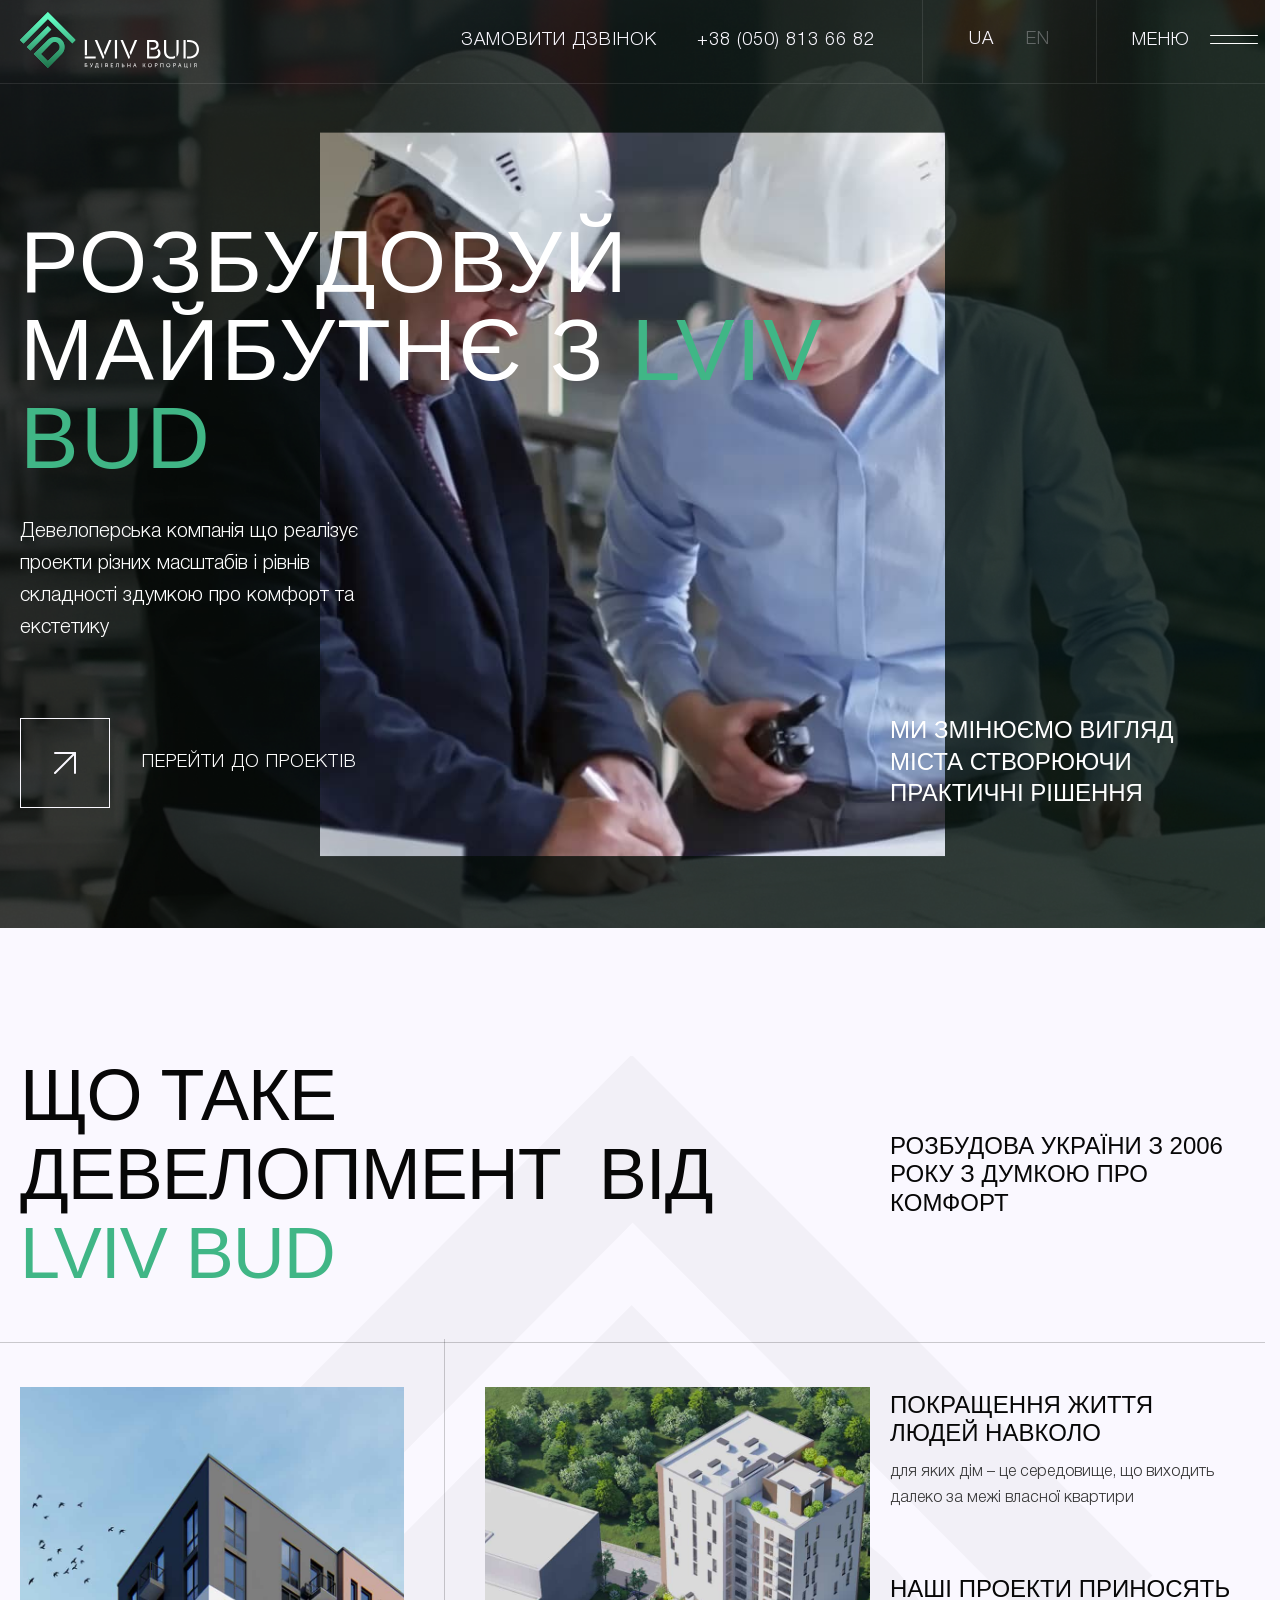
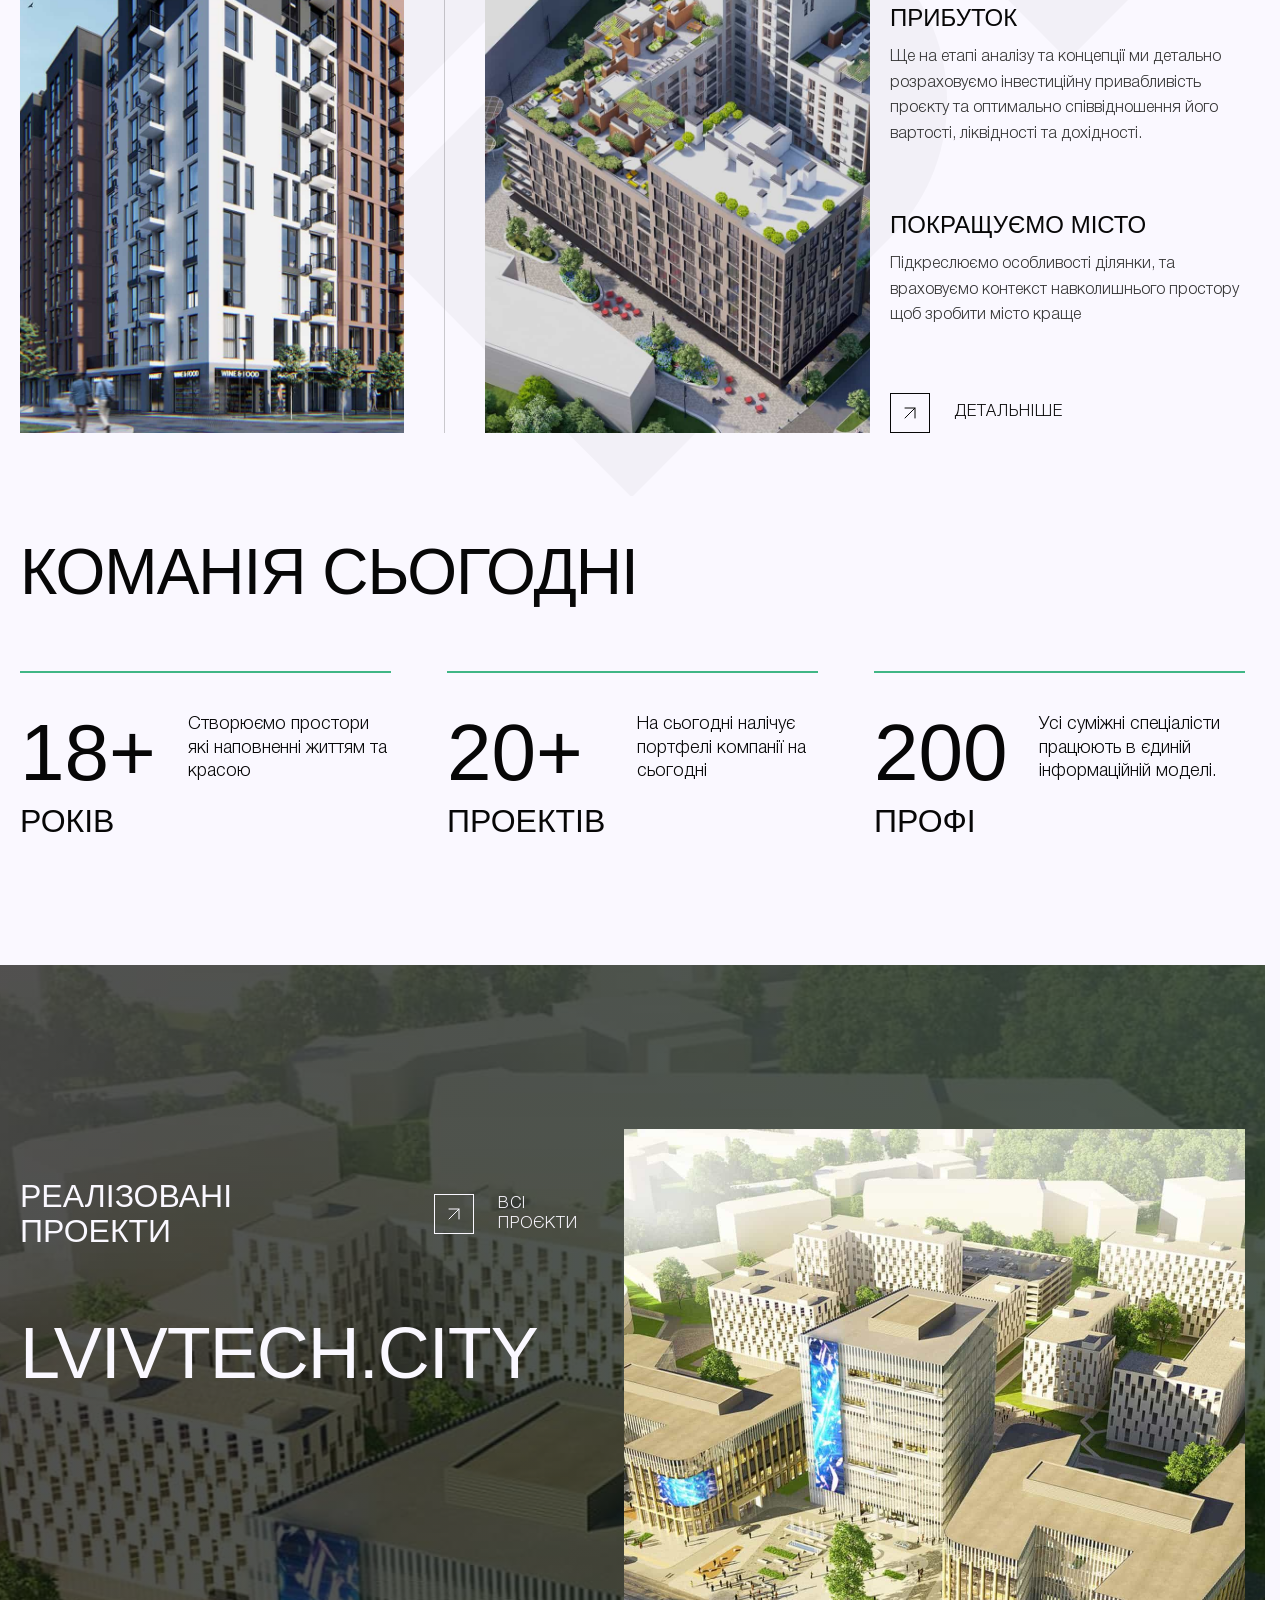
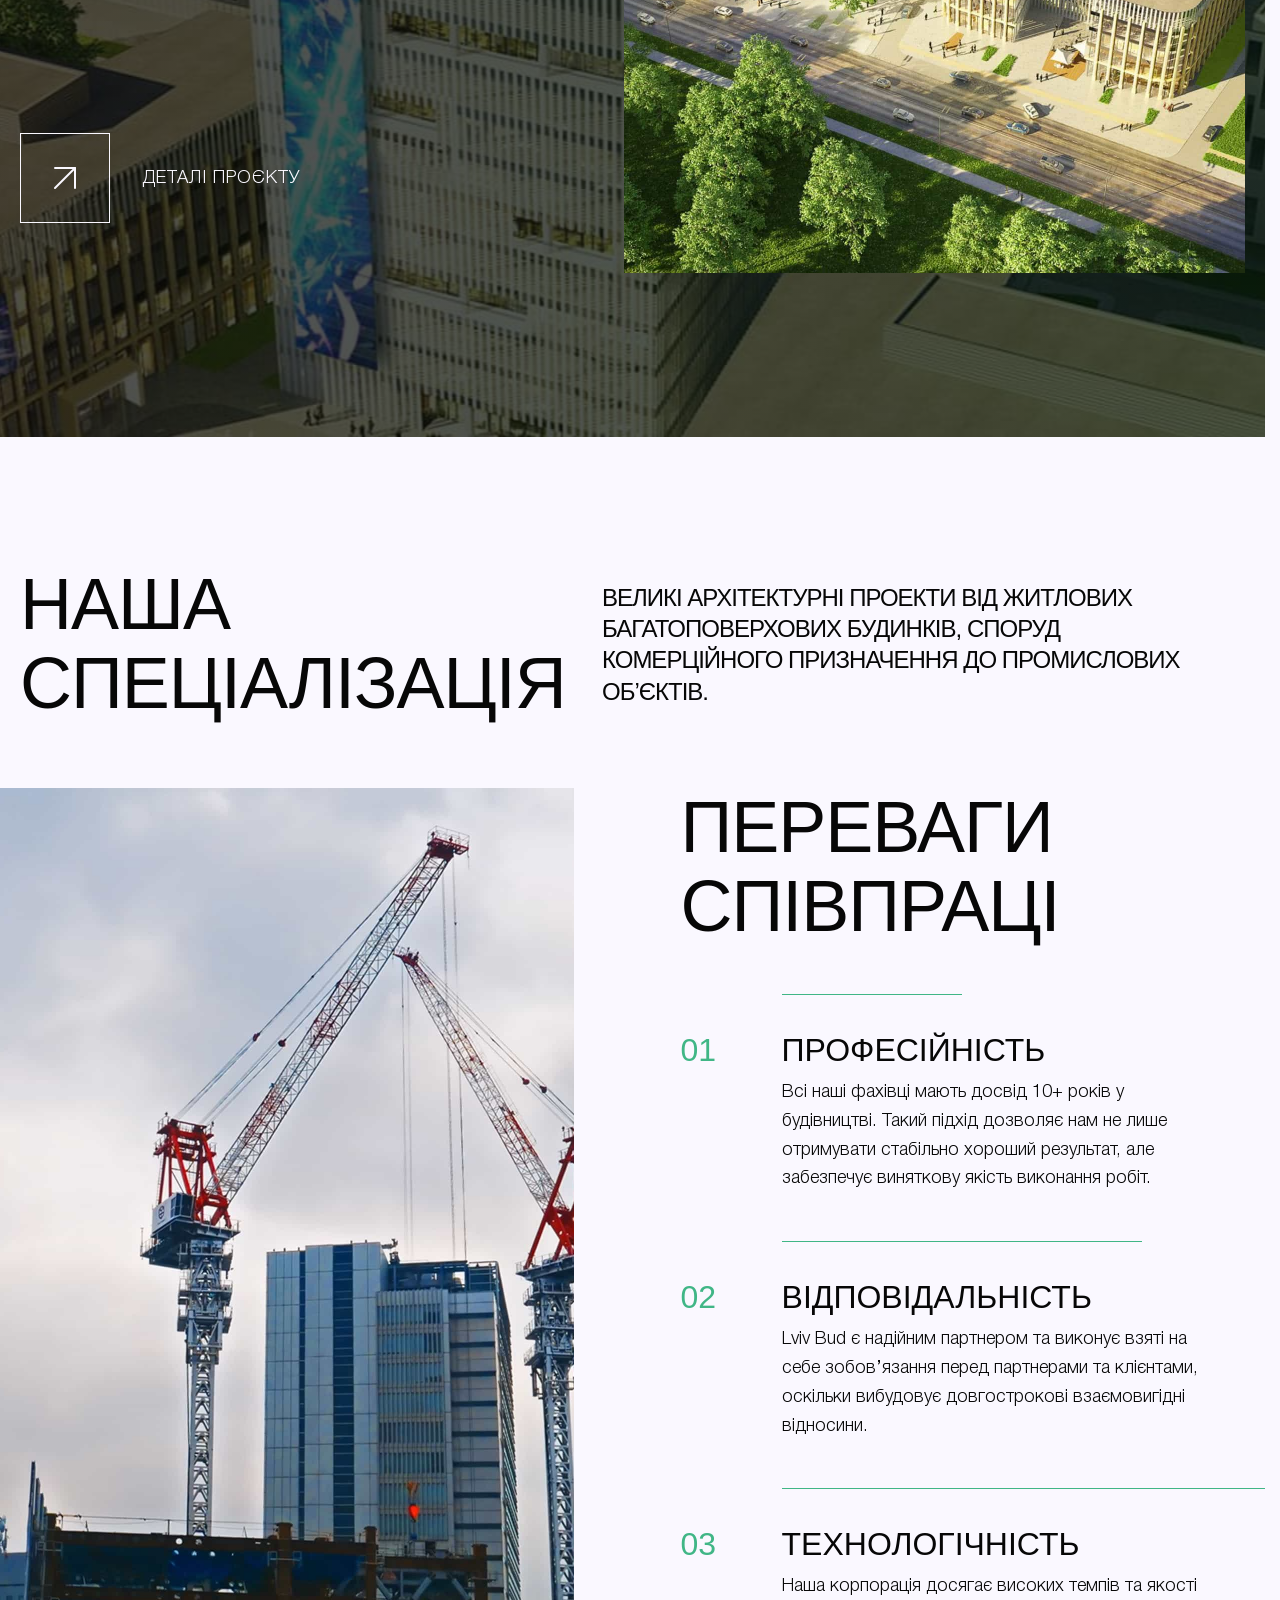
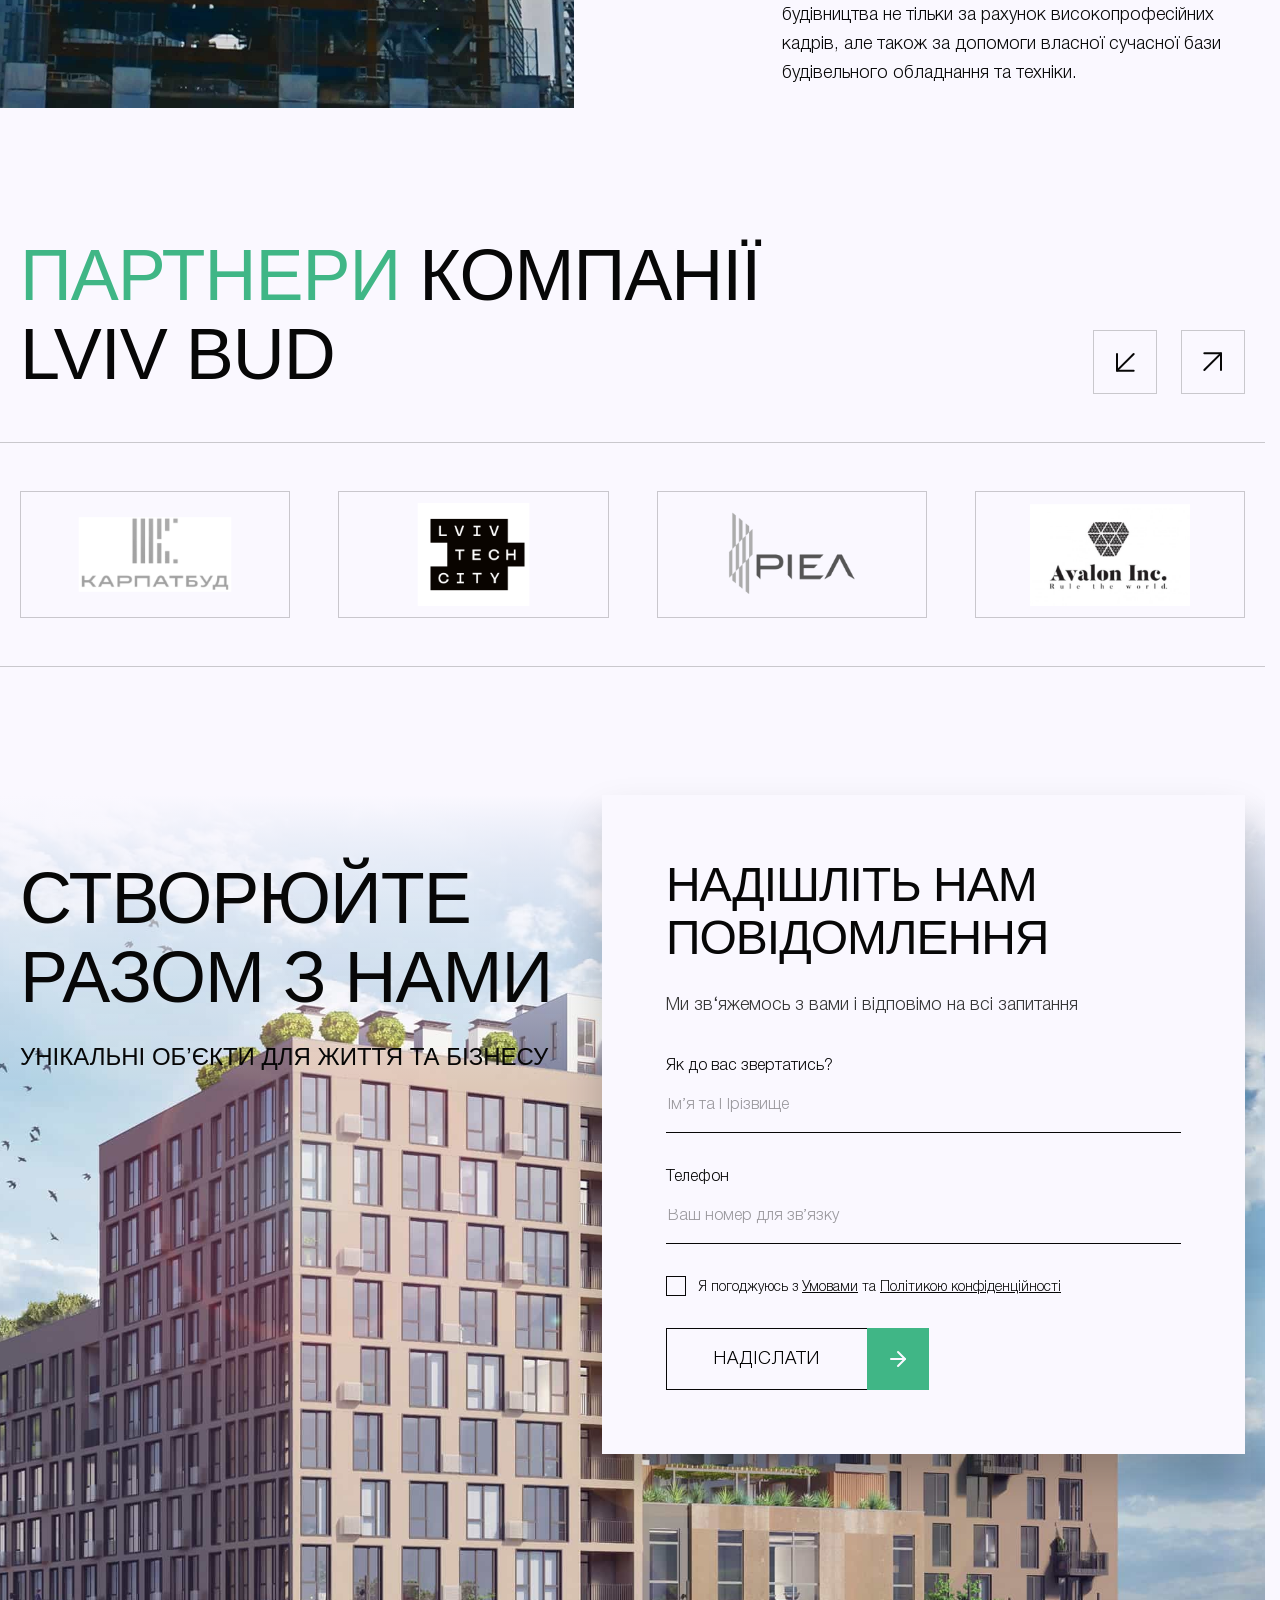
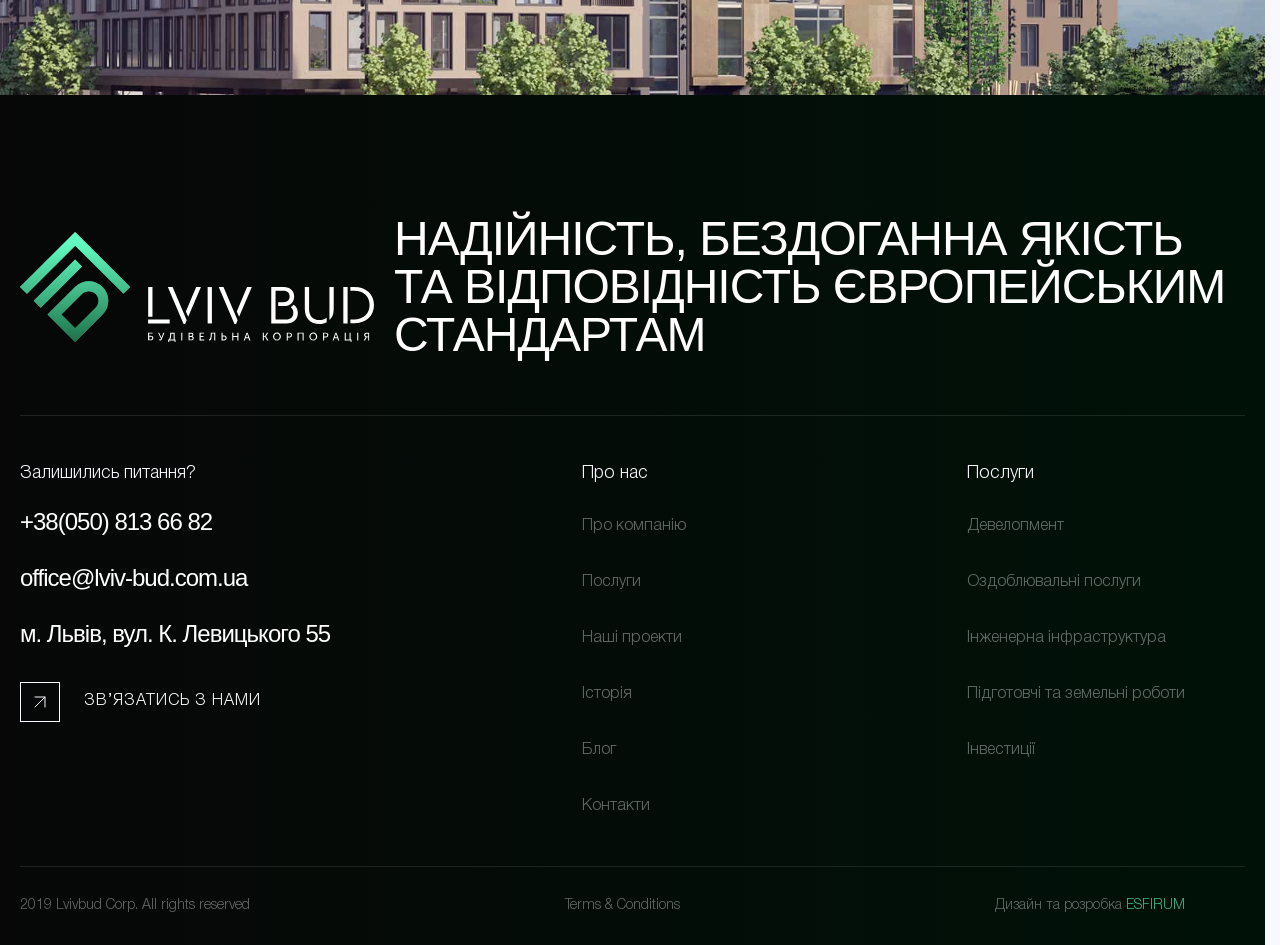
==== commit adfd5362: "layout desktop home page" ====
--- a/index.html
+++ b/index.html
@@ -3,8 +3,21 @@
     <head>
         <meta charset="UTF-8" />
         <meta name="viewport" content="width=device-width, initial-scale=1.0" />
+        <link
+            rel="icon"
+            href="./assets/images/icons/logo.svg"
+            type="image/svg+xml"
+        />
         <title>LvivBud | Home</title>
+        <link
+            rel="stylesheet"
+            href="https://cdn.jsdelivr.net/npm/swiper@11/swiper-bundle.min.css"
+        />
         <link rel="stylesheet" href="./assets/css/style.min.css" />
+        <script
+            defer
+            src="https://cdn.jsdelivr.net/npm/swiper@11/swiper-bundle.min.js"
+        ></script>
         <script defer type="module" src="./assets/scripts/main.js"></script>
     </head>
 
@@ -317,7 +330,7 @@
                             <li class="header__lang-item">
                                 <a
                                     href="javascript: void(0)"
-                                    class="header__lang-link"
+                                    class="header__lang-link lang--active"
                                     >ua</a
                                 >
                             </li>
@@ -352,7 +365,7 @@
                             </p>
                             <a
                                 href="javascript: void(0)"
-                                class="hero__link link--primary link--lg link--dark"
+                                class="hero__link link--primary link--lg link--light hover--dark"
                             >
                                 <span>
                                     <svg
@@ -390,55 +403,77 @@
                     </div>
                 </div>
             </section>
-        </main>
-        <footer class="footer">
-            <div class="container">
-                <div class="footer__head">
-                    <div class="footer__logo">
-                        <img
-                            width="354"
-                            height="111"
-                            src="./assets/images/icons/logo.svg"
-                            alt="Logo"
-                        />
-                    </div>
-                    <h2 class="footer__title">
-                        надійність, бездоганна якість та відповідність
-                        європейським стандартам
-                    </h2>
-                </div>
-                <div class="footer__info">
-                    <div class="footer__info-wrapper">
-                        <div class="footer__info-contacts">
-                            <h4 class="footer__info-title">
-                                Залишились питання?
-                            </h4>
-                            <ul class="footer__info-list">
-                                <li>
-                                    <a
-                                        class="footer__info-link"
-                                        href="tel:+380508136682"
-                                        >+38(050) 813 66 82
-                                    </a>
-                                </li>
-                                <li>
-                                    <a
-                                        class="footer__info-link"
-                                        href="mailto:office@lviv-bud.com.ua"
-                                        >office@lviv-bud.com.ua
-                                    </a>
-                                </li>
-                                <li>
-                                    <a
-                                        class="footer__info-link"
-                                        href="javascript: void(0)"
-                                        >м. Львів, вул. К. Левицького 55
-                                    </a>
-                                </li>
-                            </ul>
+            <section class="develop">
+                <div class="develop__about">
+                    <div class="container">
+                        <h2 class="develop__title h2">
+                            ЩО ТАКЕ ДЕВЕЛОПМЕНТ  ВІД <span>lviv bud</span>
+                        </h2>
+                        <p class="develop__description">
+                            розбудова україни з 2006 року з думкою про комфорт
+                        </p>
+                    </div>
+                </div>
+                <div class="container container--lg">
+                    <div class="develop__info">
+                        <div class="develop__previews">
+                            <div class="develop__previews-item">
+                                <div class="develop__thumb thumb--lg">
+                                    <img
+                                        width="548"
+                                        height="678"
+                                        loading="lazy"
+                                        src="./assets/images/develop_1.jpg"
+                                        alt="Thumbnail"
+                                    />
+                                </div>
+                            </div>
+                            <div class="develop__previews-item">
+                                <div class="develop__thumb thumb--sm">
+                                    <img
+                                        width="458"
+                                        height="678"
+                                        loading="lazy"
+                                        src="./assets/images/develop_2.jpg"
+                                        alt="Thumbnail"
+                                    />
+                                </div>
+                            </div>
+                        </div>
+                        <div class="develop__details">
+                            <div class="info-card">
+                                <h4 class="info-card__title">
+                                    покращення життя людей навколо
+                                </h4>
+                                <p class="info-card__descr">
+                                    для яких дім – це середовище, що виходить
+                                    далеко за межі власної квартири
+                                </p>
+                            </div>
+                            <div class="info-card">
+                                <h4 class="info-card__title">
+                                    наші проекти приносять прибуток
+                                </h4>
+                                <p class="info-card__descr">
+                                    Ще на етапі аналізу та концепції ми детально
+                                    розраховуємо інвестиційну привабливість
+                                    проєкту та оптимально співвідношення його
+                                    вартості, ліквідності та дохідності.
+                                </p>
+                            </div>
+                            <div class="info-card">
+                                <h4 class="info-card__title">
+                                    покращуємо місто
+                                </h4>
+                                <p class="info-card__descr">
+                                    Підкреслюємо особливості ділянки, та
+                                    враховуємо контекст навколишнього простору
+                                    щоб зробити місто краще
+                                </p>
+                            </div>
                             <a
                                 href="javascript: void(0)"
-                                class="footer__info-cta link--primary link--sm link--light"
+                                class="develop__cta link--primary link--sm link--dark hover--light"
                             >
                                 <span>
                                     <svg
@@ -464,6 +499,492 @@
                                         />
                                     </svg>
                                 </span>
+                                <span>детальніше</span>
+                            </a>
+                        </div>
+                    </div>
+                </div>
+                <div class="container">
+                    <div class="develop__stats">
+                        <h3 class="develop__subtitle">команія сьогодні</h3>
+                        <div class="develop__cards">
+                            <div class="develop__card">
+                                <div class="develop__card-col">
+                                    <div>
+                                        <span>18</span>
+                                        <span>+</span>
+                                    </div>
+                                    <p>років</p>
+                                </div>
+                                <div class="develop__card-col">
+                                    <p>
+                                        Створюємо простори які наповненні життям
+                                        та красою
+                                    </p>
+                                </div>
+                            </div>
+                            <div class="develop__card">
+                                <div class="develop__card-col">
+                                    <div>
+                                        <span>20</span>
+                                        <span>+</span>
+                                    </div>
+                                    <p>проектів</p>
+                                </div>
+                                <div class="develop__card-col">
+                                    <p>
+                                        На сьогодні налічує портфелі компанії на
+                                        сьогодні
+                                    </p>
+                                </div>
+                            </div>
+                            <div class="develop__card">
+                                <div class="develop__card-col">
+                                    <div>
+                                        <span>200</span>
+                                    </div>
+                                    <p>профі</p>
+                                </div>
+                                <div class="develop__card-col">
+                                    <p>
+                                        Усі суміжні спеціалісти працюють в
+                                        єдиній інформаційній моделі.
+                                    </p>
+                                </div>
+                            </div>
+                        </div>
+                    </div>
+                </div>
+            </section>
+            <section class="projects">
+                <div class="container">
+                    <div class="projects__content">
+                        <div class="projects__head">
+                            <h3 class="projects__subtitle">
+                                реалізовані проекти
+                            </h3>
+                            <a
+                                href="javascript: void(0)"
+                                class="projects__link link--primary link--sm link--light hover--light"
+                            >
+                                <span>
+                                    <svg
+                                        width="48"
+                                        height="48"
+                                        viewBox="0 0 48 48"
+                                        fill="none"
+                                        xmlns="http://www.w3.org/2000/svg"
+                                    >
+                                        <path
+                                            d="M14 34L34 14"
+                                            stroke="#FAF8FF"
+                                            stroke-width="2"
+                                            stroke-linecap="round"
+                                            stroke-linejoin="round"
+                                        />
+                                        <path
+                                            d="M14 14H34V34"
+                                            stroke="#FAF8FF"
+                                            stroke-width="2"
+                                            stroke-linecap="round"
+                                            stroke-linejoin="round"
+                                        />
+                                    </svg>
+                                </span>
+                                <span>всі проєкти</span>
+                            </a>
+                        </div>
+                        <h2 class="projects__title h2">LvivTech.City</h2>
+                        <a
+                            href="javascript: void(0)"
+                            class="projects__cta link--primary link--lg link--light hover--dark"
+                        >
+                            <span>
+                                <svg
+                                    width="48"
+                                    height="48"
+                                    viewBox="0 0 48 48"
+                                    fill="none"
+                                    xmlns="http://www.w3.org/2000/svg"
+                                >
+                                    <path
+                                        d="M14 34L34 14"
+                                        stroke="#FAF8FF"
+                                        stroke-width="2"
+                                        stroke-linecap="round"
+                                        stroke-linejoin="round"
+                                    />
+                                    <path
+                                        d="M14 14H34V34"
+                                        stroke="#FAF8FF"
+                                        stroke-width="2"
+                                        stroke-linecap="round"
+                                        stroke-linejoin="round"
+                                    />
+                                </svg>
+                            </span>
+                            <span>деталі проєкту</span>
+                        </a>
+                    </div>
+                    <div class="projects__thumb">
+                        <img
+                            loading="lazy"
+                            width="643"
+                            height="744"
+                            src="./assets/images/projects.jpg"
+                            alt="Thumbnail"
+                        />
+                    </div>
+                </div>
+            </section>
+            <section class="special">
+                <div class="container">
+                    <div class="special__head">
+                        <h2 class="h2 special__title">наша спеціалізація</h2>
+                        <p class="special__descr">
+                            великі архітектурні проекти від житлових
+                            багатоповерхових будинків, споруд комерційного
+                            призначення до промислових об’єктів.
+                        </p>
+                    </div>
+                </div>
+                <div class="special__content">
+                    <div class="special__video">
+                        <img
+                            width="950"
+                            height="920"
+                            loading="lazy"
+                            src="./assets/images/special.jpg"
+                            alt="Thumbnail"
+                        />
+                    </div>
+                    <div class="special__info">
+                        <h2 class="h2 special__subtitle">переваги співпраці</h2>
+                        <div class="special__cards">
+                            <div class="special__card">
+                                <h3 class="special__card-title">
+                                    професійність
+                                </h3>
+                                <p class="special__card-text">
+                                    Всі наші фахівці мають досвід 10+ років у
+                                    будівництві. Такий підхід дозволяє нам не
+                                    лише отримувати стабільно хороший результат,
+                                    але забезпечує виняткову якість виконання
+                                    робіт.
+                                </p>
+                            </div>
+                            <div class="special__card">
+                                <h3 class="special__card-title">
+                                    відповідальність
+                                </h3>
+                                <p class="special__card-text">
+                                    Lviv Bud є надійним партнером та виконує
+                                    взяті на себе зобов’язання перед партнерами
+                                    та клієнтами, оскільки вибудовує
+                                    довгострокові взаємовигідні відносини.
+                                </p>
+                            </div>
+                            <div class="special__card">
+                                <h3 class="special__card-title">
+                                    технологічність
+                                </h3>
+                                <p class="special__card-text">
+                                    Наша корпорація досягає високих темпів та
+                                    якості будівництва не тільки за рахунок
+                                    високопрофесійних кадрів, але також за
+                                    допомоги власної сучасної бази будівельного
+                                    обладнання та техніки.
+                                </p>
+                            </div>
+                        </div>
+                    </div>
+                </div>
+            </section>
+            <section class="partners">
+                <div class="container">
+                    <div class="partners__head">
+                        <h2 class="h2 partners__title">
+                            <span>партнери</span> компанії lviv bud
+                        </h2>
+                        <div class="partners__nav">
+                            <button class="partners__nav-btn btn--prev">
+                                <svg
+                                    width="32"
+                                    height="32"
+                                    viewBox="0 0 32 32"
+                                    fill="none"
+                                    xmlns="http://www.w3.org/2000/svg"
+                                >
+                                    <path
+                                        d="M24.6667 8L8 24.6667"
+                                        stroke="#070707"
+                                        stroke-width="2"
+                                        stroke-linecap="round"
+                                        stroke-linejoin="round"
+                                    />
+                                    <path
+                                        d="M24.6667 24.6667H8V8"
+                                        stroke="#070707"
+                                        stroke-width="2"
+                                        stroke-linecap="round"
+                                        stroke-linejoin="round"
+                                    />
+                                </svg>
+                            </button>
+                            <button class="partners__nav-btn btn--next">
+                                <svg
+                                    width="32"
+                                    height="32"
+                                    viewBox="0 0 32 32"
+                                    fill="none"
+                                    xmlns="http://www.w3.org/2000/svg"
+                                >
+                                    <path
+                                        d="M7.33333 24L24 7.33333"
+                                        stroke="#070707"
+                                        stroke-width="2"
+                                        stroke-linecap="round"
+                                        stroke-linejoin="round"
+                                    />
+                                    <path
+                                        d="M7.33333 7.33333H24V24"
+                                        stroke="#070707"
+                                        stroke-width="2"
+                                        stroke-linecap="round"
+                                        stroke-linejoin="round"
+                                    />
+                                </svg>
+                            </button>
+                        </div>
+                    </div>
+                </div>
+                <div class="partners__content">
+                    <div class="container">
+                        <div class="partners__gall swiper">
+                            <div class="partners__gall-wrapper swiper-wrapper">
+                                <div class="partners__gall-slide swiper-slide">
+                                    <div class="gall-box">
+                                        <img
+                                            loading="lazy"
+                                            width="229"
+                                            height="147"
+                                            src="./assets/images/partner_1.png"
+                                            alt="Partner"
+                                        />
+                                    </div>
+                                </div>
+                                <div class="partners__gall-slide swiper-slide">
+                                    <div class="gall-box">
+                                        <img
+                                            loading="lazy"
+                                            width="229"
+                                            height="147"
+                                            src="./assets/images/partner_2.png"
+                                            alt="Partner"
+                                        />
+                                    </div>
+                                </div>
+                                <div class="partners__gall-slide swiper-slide">
+                                    <div class="gall-box">
+                                        <img
+                                            loading="lazy"
+                                            width="229"
+                                            height="147"
+                                            src="./assets/images/partner_3.png"
+                                            alt="Partner"
+                                        />
+                                    </div>
+                                </div>
+                                <div class="partners__gall-slide swiper-slide">
+                                    <div class="gall-box">
+                                        <img
+                                            loading="lazy"
+                                            width="229"
+                                            height="147"
+                                            src="./assets/images/partner_4.png"
+                                            alt="Partner"
+                                        />
+                                    </div>
+                                </div>
+                                <div class="partners__gall-slide swiper-slide">
+                                    <div class="gall-box">
+                                        <img
+                                            loading="lazy"
+                                            width="229"
+                                            height="147"
+                                            src="./assets/images/partner_4.png"
+                                            alt="Partner"
+                                        />
+                                    </div>
+                                </div>
+                            </div>
+                        </div>
+                    </div>
+                </div>
+            </section>
+            <section class="form">
+                <div class="container">
+                    <div class="form__content">
+                        <h2 class="form__title h2">створюйте разом з нами</h2>
+                        <p class="form__descr">
+                            унікальні об’єкти для життя та бізнесу
+                        </p>
+                    </div>
+                    <div class="form-box">
+                        <h3 class="form-box__title">
+                            надішліть нам повідомлення
+                        </h3>
+                        <p class="form-box__subtitle">
+                            Ми зв‘яжемось з вами і відповімо на всі запитання
+                        </p>
+                        <form class="form-box__review js-form">
+                            <div class="form-box__field">
+                                <label class="form-box__label" for="nameField"
+                                    >Як до вас звертатись?</label
+                                >
+                                <input
+                                    class="form-box__input"
+                                    type="text"
+                                    name="name"
+                                    id="nameField"
+                                    placeholder="Ім’я та Прізвище"
+                                />
+                            </div>
+
+                            <div class="form-box__field">
+                                <label class="form-box__label" for="phoneField"
+                                    >Телефон</label
+                                >
+                                <input
+                                    class="form-box__input"
+                                    type="number"
+                                    name="phone"
+                                    id="phoneField"
+                                    placeholder="Ваш номер для зв’язку"
+                                />
+                            </div>
+
+                            <div class="form-box__check">
+                                <input
+                                    class="form-box__radio"
+                                    type="checkbox"
+                                    id="checkBox"
+                                />
+                                <label
+                                    class="form-box__check-label"
+                                    for="checkBox"
+                                >
+                                    <p class="form-box__check-text">
+                                        Я погоджуюсь з
+                                        <a href="#">Умовами</a> та
+                                        <a href="#"
+                                            >Політикою конфіденційності</a
+                                        >
+                                    </p>
+                                </label>
+                            </div>
+                            <button class="form-box__submit" type="submit">
+                                <div class="text-wrapper">
+                                    <div class="text-wrapper__items">
+                                        <span>надіслати</span>
+                                        <span>надіслати</span>
+                                    </div>
+                                </div>
+                                <div class="img-wrapper">
+                                    <div class="img-wrapper__items">
+                                        <img
+                                            width="24"
+                                            height="24"
+                                            src="./assets/images/icons/ico-arrow-right.svg"
+                                            alt="Icon"
+                                        />
+                                        <img
+                                            width="24"
+                                            height="24"
+                                            src="./assets/images/icons/ico-arrow-right.svg"
+                                            alt="Icon"
+                                        />
+                                    </div>
+                                </div>
+                            </button>
+                        </form>
+                    </div>
+                </div>
+            </section>
+        </main>
+        <footer class="footer">
+            <div class="container">
+                <div class="footer__head">
+                    <div class="footer__logo">
+                        <img
+                            width="354"
+                            height="111"
+                            src="./assets/images/icons/logo.svg"
+                            alt="Logo"
+                        />
+                    </div>
+                    <h2 class="footer__title">
+                        надійність, бездоганна якість та відповідність
+                        європейським стандартам
+                    </h2>
+                </div>
+                <div class="footer__info">
+                    <div class="footer__info-wrapper">
+                        <div class="footer__info-contacts">
+                            <h4 class="footer__info-title">
+                                Залишились питання?
+                            </h4>
+                            <ul class="footer__info-list">
+                                <li>
+                                    <a
+                                        class="footer__info-link"
+                                        href="tel:+380508136682"
+                                        >+38(050) 813 66 82
+                                    </a>
+                                </li>
+                                <li>
+                                    <a
+                                        class="footer__info-link"
+                                        href="mailto:office@lviv-bud.com.ua"
+                                        >office@lviv-bud.com.ua
+                                    </a>
+                                </li>
+                                <li>
+                                    <a
+                                        class="footer__info-link"
+                                        href="javascript: void(0)"
+                                        >м. Львів, вул. К. Левицького 55
+                                    </a>
+                                </li>
+                            </ul>
+                            <a
+                                href="javascript: void(0)"
+                                class="footer__info-cta link--primary link--sm link--light hover--light"
+                            >
+                                <span>
+                                    <svg
+                                        width="48"
+                                        height="48"
+                                        viewBox="0 0 48 48"
+                                        fill="none"
+                                        xmlns="http://www.w3.org/2000/svg"
+                                    >
+                                        <path
+                                            d="M14 34L34 14"
+                                            stroke="#FAF8FF"
+                                            stroke-width="2"
+                                            stroke-linecap="round"
+                                            stroke-linejoin="round"
+                                        />
+                                        <path
+                                            d="M14 14H34V34"
+                                            stroke="#FAF8FF"
+                                            stroke-width="2"
+                                            stroke-linecap="round"
+                                            stroke-linejoin="round"
+                                        />
+                                    </svg>
+                                </span>
                                 <span>зв’язатись з нами</span>
                             </a>
                         </div>
--- a/assets/css/style.min.css
+++ b/assets/css/style.min.css
@@ -1 +1 @@
-*,::before,::after{-webkit-box-sizing:border-box;box-sizing:border-box}:where(ul,ol):where([class]){padding-left:0}body,:where(blockquote,figure):where([class]){margin:0}:where(h1,h2,h3,h4,h5,h6,p,ul,ol,dl):where([class]){margin-block:0}:where(dd[class]){margin-left:0}:where(fieldset[class]){margin-left:0;padding:0;border:none}:where(ul[class]){list-style:none}:where(address[class]){font-style:normal}p{--paragraphMarginBottom: 24px;margin-block:0}p:where(:not([class]):not(:last-child)){margin-bottom:var(--paragraphMarginBottom)}img,video{display:block;max-width:100%;height:auto}input,textarea,select,button{font:inherit}html{height:100%;scrollbar-gutter:stable}html,:has(:target){scroll-behavior:smooth}body{min-height:100%;line-height:1.5}a:where([class]){display:-webkit-inline-box;display:-ms-inline-flexbox;display:inline-flex}button,label{cursor:pointer}:where([fill]:not([fill=none],[fill^=url])){fill:currentColor}:where([stroke]:not([stroke=none],[stroke^=url])){stroke:currentColor}svg *{-webkit-transition-property:fill,stroke;transition-property:fill,stroke}:where(table){border-collapse:collapse;border-color:currentColor}@media(prefers-reduced-motion: reduce){*,::before,::after{-webkit-animation-duration:.01ms !important;animation-duration:.01ms !important;-webkit-animation-iteration-count:1 !important;animation-iteration-count:1 !important;-webkit-transition-duration:.01ms !important;transition-duration:.01ms !important;scroll-behavior:auto !important}}:root{--ff-primary: "Halvar", sans-serif;--ff-secondary: "Helvetica", sans-serif;--light-grey: #faf8ff;--dark-grey: #343434;--white-color: #fff;--black-color: #070707;--accent-color: #40b686;--section-padding: 128px}@media(max-width: 767px){:root{--section-padding: 64px}}@font-face{font-family:"Halvar";src:url("../fonts/PrimaryFont_400.woff2") format("woff2");font-weight:400;font-display:swap;font-style:normal}@font-face{font-family:"Helvetica";src:url("../fonts/SecondaryFont_400.woff2") format("woff2");font-weight:400;font-display:swap;font-style:normal}html,body{min-height:100vh;display:-webkit-box;display:-ms-flexbox;display:flex;-webkit-box-orient:vertical;-webkit-box-direction:normal;-ms-flex-direction:column;flex-direction:column}body{font:400 16px/1.5 var(--ff-secondary);color:var(--black-color);background:var(--light-grey)}main{-webkit-box-flex:1;-ms-flex:1;flex:1}button{padding:0;background:rgba(0,0,0,0);border:none;outline:none;display:-webkit-box;display:-ms-flexbox;display:flex}a{color:inherit;text-decoration:none}.container{max-width:1520px;padding-inline:20px;margin:0 auto}.container--lg{max-width:1580px}@media(max-width: 767px){section{scroll-margin-top:80px}}.header{z-index:10;position:fixed;overflow:hidden;width:100%;padding-block:12px 15px;border-bottom:1px solid rgba(255,255,255,.1);color:var(--light-grey);-webkit-transition:all 0.3s linear;transition:all 0.3s linear}.header--scrolled,.header--transparent{border-color:var(--black-color);color:var(--black-color)}.header--scrolled .header__logo svg,.header--transparent .header__logo svg{color:var(--black-color)}.header--scrolled .header__lang::after,.header--scrolled .header__lang::before,.header--transparent .header__lang::after,.header--transparent .header__lang::before{background:var(--black-color)}.header--scrolled .header__menu-btn::after,.header--scrolled .header__menu-btn::before,.header--transparent .header__menu-btn::after,.header--transparent .header__menu-btn::before{background:var(--black-color)}.header--scrolled{background:var(--light-grey)}.header--transparent{background:rgba(0,0,0,0)}.header__panel{display:-webkit-box;display:-ms-flexbox;display:flex;gap:20px;-webkit-box-align:center;-ms-flex-align:center;align-items:center;-webkit-box-pack:justify;-ms-flex-pack:justify;justify-content:space-between}.header__logo{max-width:179px}.header__logo svg{width:100%;color:var(--white-color);-webkit-transition:all 0.3s linear;transition:all 0.3s linear}.header__info{display:-webkit-box;display:-ms-flexbox;display:flex;-webkit-box-align:center;-ms-flex-align:center;align-items:center}.header__call{display:-webkit-box;display:-ms-flexbox;display:flex;-webkit-box-align:center;-ms-flex-align:center;align-items:center;gap:40px;margin-right:47px}.header__call a{font:400 18px/100% var(--ff-secondary);letter-spacing:1px;text-transform:uppercase;-webkit-transition:all 0.3s linear;transition:all 0.3s linear}.header__lang{display:-webkit-box;display:-ms-flexbox;display:flex;-webkit-box-align:center;-ms-flex-align:center;align-items:center;gap:32px;margin-right:35px;padding-inline:47px;position:relative}.header__lang::after,.header__lang::before{content:"";position:absolute;height:100px;width:1px;pointer-events:none;background:rgba(250,248,255,.1);-webkit-transition:all 0.3s linear;transition:all 0.3s linear}.header__lang::after{left:0}.header__lang::before{right:0}.header__lang-link{font:400 18px/100% var(--ff-secondary);letter-spacing:1px;text-transform:uppercase;-webkit-transition:all 0.3s linear;transition:all 0.3s linear}.header__menu{display:-webkit-box;display:-ms-flexbox;display:flex;-webkit-box-align:center;-ms-flex-align:center;align-items:center;gap:18px;color:inherit;-webkit-transition:all 0.3s linear;transition:all 0.3s linear}.header__menu-text{font:400 18px/100% var(--ff-secondary);letter-spacing:1px;text-transform:uppercase;-webkit-transition:all 0.3s linear;transition:all 0.3s linear}.header__menu-btn{width:52px;height:23px;display:-webkit-box;display:-ms-flexbox;display:flex;position:relative}.header__menu-btn::after,.header__menu-btn::before{content:"";height:1px;width:48px;position:absolute;border-radius:2px;left:50%;-webkit-transform:translateX(-50%) rotate(0deg);transform:translateX(-50%) rotate(0deg);background:var(--white-color);-webkit-transition:all 0.3s linear;transition:all 0.3s linear}.header__menu-btn::after{top:6px}.header__menu-btn::before{bottom:8px}.header__menu.transformed .header__menu-btn::after{-webkit-transform:translateX(-50%) rotate(45deg);transform:translateX(-50%) rotate(45deg);top:14px}.header__menu.transformed .header__menu-btn::before{-webkit-transform:translateX(-50%) rotate(-45deg);transform:translateX(-50%) rotate(-45deg)}.footer{padding-block:120px 32px;background:-webkit-gradient(linear, left top, right top, color-stop(-1.17%, #070707), to(#001208));background:linear-gradient(90deg, #070707 -1.17%, #001208 100%)}.footer__head{display:-webkit-box;display:-ms-flexbox;display:flex;-webkit-box-align:center;-ms-flex-align:center;align-items:center;-webkit-box-pack:justify;-ms-flex-pack:justify;justify-content:space-between;gap:20px;padding-bottom:56px;border-bottom:1px solid rgba(250,248,255,.1)}.footer__logo{max-width:354px;width:100%;color:var(--white-color)}.footer__logo img{width:100%;height:100%}.footer__title{max-width:901px;font:500 48px/100% var(--ff-primary);letter-spacing:-1px;text-transform:uppercase;color:var(--white-color)}.footer__info{padding-block:48px}.footer__info-wrapper{max-width:1165px;display:-webkit-box;display:-ms-flexbox;display:flex;gap:20px;-webkit-box-align:start;-ms-flex-align:start;align-items:flex-start;-webkit-box-pack:justify;-ms-flex-pack:justify;justify-content:space-between}.footer__info-title{font:500 18px/100% var(--ff-secondary);color:var(--light-grey)}.footer__info-contacts .footer__info-title{margin-bottom:28px}.footer__info-contacts .footer__info-list{display:-webkit-box;display:-ms-flexbox;display:flex;-webkit-box-orient:vertical;-webkit-box-direction:normal;-ms-flex-direction:column;flex-direction:column;gap:28px;margin-bottom:32px}.footer__info-contacts .footer__info-link{font:500 24px/100% var(--ff-primary);letter-spacing:-1px;color:var(--white-color)}.footer__info-nav{max-width:603px;width:100%;display:-webkit-box;display:-ms-flexbox;display:flex;-webkit-box-align:start;-ms-flex-align:start;align-items:flex-start;gap:20px;-webkit-box-pack:justify;-ms-flex-pack:justify;justify-content:space-between}.footer__info-list{display:-webkit-box;display:-ms-flexbox;display:flex;-webkit-box-orient:vertical;-webkit-box-direction:normal;-ms-flex-direction:column;flex-direction:column;gap:32px}.footer__info-link{font:400 16px/100% var(--ff-secondary);color:rgba(250,248,255,.4);-webkit-transition:all 0.3s linear;transition:all 0.3s linear}@media(hover: hover){.footer__info-link:hover{color:var(--accent-color)}}@media(hover: none){.footer__info-link:active{color:var(--accent-color)}}.footer__info-cta span:last-child{color:var(--white-color)}.footer__copy{font:400 14px/100% var(--ff-secondary);padding-top:32px;border-top:1px solid rgba(250,248,255,.1);color:rgba(250,248,255,.4)}.footer__copy-wrapper{max-width:1165px;display:-webkit-box;display:-ms-flexbox;display:flex;gap:20px;-webkit-box-align:center;-ms-flex-align:center;align-items:center;-webkit-box-pack:justify;-ms-flex-pack:justify;justify-content:space-between}.footer__copy-link{font:inherit}.footer__copy-text{font:inherit}.footer__copy-text span{text-transform:uppercase;color:var(--accent-color)}.link--primary{-webkit-box-align:center;-ms-flex-align:center;align-items:center}.link--primary span:first-child{display:-webkit-inline-box;display:-ms-inline-flexbox;display:inline-flex;-ms-flex-negative:0;flex-shrink:0;-webkit-box-shadow:none;box-shadow:none;-webkit-transition:all 0.3s linear;transition:all 0.3s linear}.link--primary span:first-child svg{-webkit-transition:all 0.3s linear;transition:all 0.3s linear}@media(hover: hover){.link--primary:hover span:first-child{background:var(--accent-color);-webkit-box-shadow:0px 12px 48px 4px rgba(61,221,156,.2);box-shadow:0px 12px 48px 4px rgba(61,221,156,.2)}.link--primary:hover span:first-child svg{-webkit-transform:rotate(45deg);transform:rotate(45deg)}}@media(hover: none){.link--primary:active span:first-child{background:var(--accent-color);-webkit-box-shadow:0px 12px 48px 4px rgba(61,221,156,.2);box-shadow:0px 12px 48px 4px rgba(61,221,156,.2)}.link--primary:active span:first-child svg{-webkit-transform:rotate(45deg);transform:rotate(45deg)}}.link--primary.link--lg{gap:32px}.link--primary.link--lg span:first-child{padding:20px;border:1px solid var(--light-grey);color:var(--light-grey)}.link--primary.link--lg span:first-child svg{width:48px;height:48px}.link--primary.link--lg span:last-child{font:400 18px/130% var(--ff-secondary);letter-spacing:1px;text-transform:uppercase}@media(hover: hover){.link--primary.link--lg:hover span:first-child{border-color:var(--accent-color)}.link--primary.link--lg:hover span:first-child svg{color:var(--black-color)}}@media(hover: none){.link--primary.link--lg:active span:first-child{border-color:var(--accent-color)}.link--primary.link--lg:active span:first-child svg{color:var(--black-color)}}.link--primary.link--sm{gap:24px}.link--primary.link--sm span:first-child{padding:7px;border:1px solid var(--light-grey);color:var(--light-grey)}.link--primary.link--sm span:first-child svg{width:24px;height:24px}.link--primary.link--sm span:last-child{font:400 16px/130% var(--ff-secondary);letter-spacing:1px;text-transform:uppercase}@media(hover: hover){.link--primary.link--sm:hover span:first-child{border-color:var(--accent-color)}.link--primary.link--sm:hover span:first-child svg{color:var(--light-grey)}}@media(hover: none){.link--primary.link--sm:active span:first-child{border-color:var(--accent-color)}.link--primary.link--sm:active span:first-child svg{color:var(--light-grey)}}.aside-menu{position:fixed;overflow:hidden;inset:0;width:100%;height:100%;z-index:10;display:-webkit-box;display:-ms-flexbox;display:flex;opacity:0;visibility:hidden;background:var(--light-grey);-webkit-transition:all 0.5s linear;transition:all 0.5s linear}.aside-menu.shown{opacity:1;visibility:visible}.aside-menu.shown .aside-menu__inner{-webkit-transform:translateX(0);transform:translateX(0)}.aside-menu .container{width:100%;height:100%;display:-webkit-box;display:-ms-flexbox;display:flex;-webkit-box-align:stretch;-ms-flex-align:stretch;align-items:stretch}.aside-menu__inner{width:50%;height:100%;-webkit-transition:all 0.5s linear;transition:all 0.5s linear}.aside-menu__inner:first-child{-webkit-transform:translateX(-100%);transform:translateX(-100%)}.aside-menu__inner:last-child{-webkit-transform:translateX(100%);transform:translateX(100%)}.aside-menu__col{width:100%;height:100%}.aside-menu__col.col--menu{padding-block:150px 20px;display:-webkit-box;display:-ms-flexbox;display:flex;-webkit-box-pack:center;-ms-flex-pack:center;justify-content:center}.aside-menu__col img{width:100%;height:100%;-o-object-fit:cover;object-fit:cover}.aside-menu__nav{overflow:scroll;padding-inline:20px;display:-webkit-box;display:-ms-flexbox;display:flex;-webkit-box-orient:vertical;-webkit-box-direction:normal;-ms-flex-direction:column;flex-direction:column;-webkit-box-align:center;-ms-flex-align:center;align-items:center;width:100%;scrollbar-width:none;-ms-overflow-style:none}.aside-menu__nav::-webkit-scrollbar{display:none}.aside-menu__list{display:-webkit-box;display:-ms-flexbox;display:flex;-webkit-box-orient:vertical;-webkit-box-direction:normal;-ms-flex-direction:column;flex-direction:column;width:100%;-webkit-box-align:center;-ms-flex-align:center;align-items:center}.aside-menu__list--main{gap:20px;margin-bottom:80px}.aside-menu__list--main .aside-menu__link{position:relative;overflow:hidden;padding-bottom:20px;width:100%;max-width:464px;border-bottom:1px solid rgba(7,7,7,.1)}.aside-menu__list--main .aside-menu__link span{width:100%;font:500 32px/100% var(--ff-primary);text-transform:uppercase;-webkit-transition:all 0.3s linear;transition:all 0.3s linear}.aside-menu__list--main .aside-menu__link span:first-child{color:var(--black-color)}.aside-menu__list--main .aside-menu__link span:last-child{position:absolute;-webkit-transform:translateY(200%);transform:translateY(200%);top:0;color:var(--accent-color)}@media(hover: hover){.aside-menu__list--main .aside-menu__link:hover span:first-child{-webkit-transform:translateY(-100%);transform:translateY(-100%)}.aside-menu__list--main .aside-menu__link:hover span:last-child{-webkit-transform:translateY(0);transform:translateY(0)}}@media(hover: none){.aside-menu__list--main .aside-menu__link:active span:first-child{-webkit-transform:translateY(-100%);transform:translateY(-100%)}.aside-menu__list--main .aside-menu__link:active span:last-child{-webkit-transform:translateY(0);transform:translateY(0)}}.aside-menu__list--secondary{gap:32px}.aside-menu__list--secondary .aside-menu__link{font:400 18px/100% var(--ff-secondary);color:var(--dark-grey);-webkit-transition:all 0.3s linear;transition:all 0.3s linear}@media(hover: hover){.aside-menu__list--secondary .aside-menu__link:hover{color:var(--accent-color)}}@media(hover: none){.aside-menu__list--secondary .aside-menu__link:active{color:var(--accent-color)}}.aside-menu__item{width:50%}.main--home .hero{background:url("../images/bg-hero.jpg") no-repeat center center/cover;min-height:100vh;position:relative}.main--home .hero::after{content:"";position:absolute;inset:0;width:100%;height:100%;opacity:.8;background:-webkit-gradient(linear, left top, right top, color-stop(-1.17%, #070707), to(#001208));background:linear-gradient(90deg, #070707 -1.17%, #001208 100%)}@media(max-width: 767px){.main--home .hero{min-height:100svh}}.main--home .hero .container{position:relative;z-index:2}.main--home .hero__content{padding-block:218px 120px;display:-webkit-box;display:-ms-flexbox;display:flex;-webkit-box-align:end;-ms-flex-align:end;align-items:flex-end;gap:20px;-webkit-box-pack:justify;-ms-flex-pack:justify;justify-content:space-between;color:var(--white-color)}.main--home .hero__content-col:first-child{max-width:816px}.main--home .hero__content-col:last-child{max-width:355px}.main--home .hero__title{font:500 88px/100% var(--ff-primary);text-transform:uppercase;letter-spacing:2px;margin-bottom:34px}.main--home .hero__title span{color:var(--accent-color)}.main--home .hero__description{font:400 20px/160% var(--ff-secondary);max-width:343px;margin-bottom:74px}.main--home .hero__subtitle{font:500 24px/130% var(--ff-primary);text-transform:uppercase}/*# sourceMappingURL=style.min.css.map */+*,::before,::after{-webkit-box-sizing:border-box;box-sizing:border-box}:where(ul,ol):where([class]){padding-left:0}body,:where(blockquote,figure):where([class]){margin:0}:where(h1,h2,h3,h4,h5,h6,p,ul,ol,dl):where([class]){margin-block:0}:where(dd[class]){margin-left:0}:where(fieldset[class]){margin-left:0;padding:0;border:none}:where(ul[class]){list-style:none}:where(address[class]){font-style:normal}p{--paragraphMarginBottom: 24px;margin-block:0}p:where(:not([class]):not(:last-child)){margin-bottom:var(--paragraphMarginBottom)}img,video{display:block;max-width:100%;height:auto}input,textarea,select,button{font:inherit}html{height:100%;scrollbar-gutter:stable}html,:has(:target){scroll-behavior:smooth}body{min-height:100%;line-height:1.5}a:where([class]){display:-webkit-inline-box;display:-ms-inline-flexbox;display:inline-flex}button,label{cursor:pointer}:where([fill]:not([fill=none],[fill^=url])){fill:currentColor}:where([stroke]:not([stroke=none],[stroke^=url])){stroke:currentColor}svg *{-webkit-transition-property:fill,stroke;transition-property:fill,stroke}:where(table){border-collapse:collapse;border-color:currentColor}@media(prefers-reduced-motion: reduce){*,::before,::after{-webkit-animation-duration:.01ms !important;animation-duration:.01ms !important;-webkit-animation-iteration-count:1 !important;animation-iteration-count:1 !important;-webkit-transition-duration:.01ms !important;transition-duration:.01ms !important;scroll-behavior:auto !important}}:root{--ff-primary: "Halvar", sans-serif;--ff-secondary: "Helvetica", sans-serif;--light-grey: #faf8ff;--dark-grey: #343434;--white-color: #fff;--black-color: #070707;--accent-color: #40b686;--section-padding: 128px;--section-padding-lg: 164px}@media(max-width: 991px){:root{--section-padding: 85px;--section-padding-lg: 110px}}@media(max-width: 767px){:root{--section-padding: 64px;--section-padding-lg: 82px}}@font-face{font-family:"Halvar";src:url("../fonts/PrimaryFont_400.woff2") format("woff2");font-weight:400;font-display:swap;font-style:normal}@font-face{font-family:"Helvetica";src:url("../fonts/SecondaryFont_400.woff2") format("woff2");font-weight:400;font-display:swap;font-style:normal}html,body{min-height:100vh;display:-webkit-box;display:-ms-flexbox;display:flex;-webkit-box-orient:vertical;-webkit-box-direction:normal;-ms-flex-direction:column;flex-direction:column}body{font:400 16px/1.5 var(--ff-secondary);color:var(--black-color);background:var(--light-grey)}main{-webkit-box-flex:1;-ms-flex:1;flex:1}button{padding:0;background:rgba(0,0,0,0);border:none;outline:none;display:-webkit-box;display:-ms-flexbox;display:flex}a{color:inherit;text-decoration:none}.container{max-width:1520px;padding-inline:20px;margin:0 auto}.container--lg{max-width:1580px}@media(max-width: 767px){section{scroll-margin-top:80px}}.h2{font:500 72px/110% var(--ff-primary);letter-spacing:-1px;text-transform:uppercase}.h2 span{color:var(--accent-color)}.header{z-index:10;position:fixed;overflow:hidden;width:100%;padding-block:12px 15px;border-bottom:1px solid rgba(255,255,255,.1);color:var(--light-grey);-webkit-transition:all 0.3s linear;transition:all 0.3s linear}.header--scrolled,.header--transparent{border-color:var(--black-color);color:var(--black-color)}.header--scrolled .header__logo svg,.header--transparent .header__logo svg{color:var(--black-color)}.header--scrolled .header__lang::after,.header--scrolled .header__lang::before,.header--transparent .header__lang::after,.header--transparent .header__lang::before{background:var(--black-color)}.header--scrolled .header__menu-btn::after,.header--scrolled .header__menu-btn::before,.header--transparent .header__menu-btn::after,.header--transparent .header__menu-btn::before{background:var(--black-color)}.header--scrolled{background:var(--light-grey)}.header--transparent{background:rgba(0,0,0,0)}.header__panel{display:-webkit-box;display:-ms-flexbox;display:flex;gap:20px;-webkit-box-align:center;-ms-flex-align:center;align-items:center;-webkit-box-pack:justify;-ms-flex-pack:justify;justify-content:space-between}.header__logo{max-width:179px}.header__logo svg{width:100%;color:var(--white-color);-webkit-transition:all 0.3s linear;transition:all 0.3s linear}.header__info{display:-webkit-box;display:-ms-flexbox;display:flex;-webkit-box-align:center;-ms-flex-align:center;align-items:center}.header__call{display:-webkit-box;display:-ms-flexbox;display:flex;-webkit-box-align:center;-ms-flex-align:center;align-items:center;gap:40px;margin-right:47px}.header__call a{font:400 18px/100% var(--ff-secondary);letter-spacing:1px;text-transform:uppercase;-webkit-transition:all 0.3s linear;transition:all 0.3s linear}.header__lang{display:-webkit-box;display:-ms-flexbox;display:flex;-webkit-box-align:center;-ms-flex-align:center;align-items:center;gap:32px;margin-right:35px;padding-inline:47px;position:relative}.header__lang::after,.header__lang::before{content:"";position:absolute;height:100px;width:1px;pointer-events:none;background:rgba(250,248,255,.1);-webkit-transition:all 0.3s linear;transition:all 0.3s linear}.header__lang::after{left:0}.header__lang::before{right:0}.header__lang-link{font:400 18px/100% var(--ff-secondary);letter-spacing:1px;text-transform:uppercase;opacity:.3;-webkit-transition:all 0.3s linear;transition:all 0.3s linear}.header__lang-link.lang--active{opacity:1}.header__menu{display:-webkit-box;display:-ms-flexbox;display:flex;-webkit-box-align:center;-ms-flex-align:center;align-items:center;gap:18px;color:inherit;-webkit-transition:all 0.3s linear;transition:all 0.3s linear}.header__menu-text{font:400 18px/100% var(--ff-secondary);letter-spacing:1px;text-transform:uppercase;-webkit-transition:all 0.3s linear;transition:all 0.3s linear}.header__menu-btn{width:52px;height:23px;display:-webkit-box;display:-ms-flexbox;display:flex;position:relative}.header__menu-btn::after,.header__menu-btn::before{content:"";height:1px;width:48px;position:absolute;border-radius:2px;left:50%;-webkit-transform:translateX(-50%) rotate(0deg);transform:translateX(-50%) rotate(0deg);background:var(--white-color);-webkit-transition:all 0.3s linear;transition:all 0.3s linear}.header__menu-btn::after{top:6px}.header__menu-btn::before{bottom:8px}.header__menu.transformed .header__menu-btn::after{-webkit-transform:translateX(-50%) rotate(45deg);transform:translateX(-50%) rotate(45deg);top:14px}.header__menu.transformed .header__menu-btn::before{-webkit-transform:translateX(-50%) rotate(-45deg);transform:translateX(-50%) rotate(-45deg)}.footer{padding-block:120px 32px;background:-webkit-gradient(linear, left top, right top, color-stop(-1.17%, #070707), to(#001208));background:linear-gradient(90deg, #070707 -1.17%, #001208 100%)}.footer__head{display:-webkit-box;display:-ms-flexbox;display:flex;-webkit-box-align:center;-ms-flex-align:center;align-items:center;-webkit-box-pack:justify;-ms-flex-pack:justify;justify-content:space-between;gap:20px;padding-bottom:56px;border-bottom:1px solid rgba(250,248,255,.1)}.footer__logo{max-width:354px;width:100%;color:var(--white-color)}.footer__logo img{width:100%;height:100%}.footer__title{max-width:901px;font:500 48px/100% var(--ff-primary);letter-spacing:-1px;text-transform:uppercase;color:var(--white-color)}.footer__info{padding-block:48px}.footer__info-wrapper{max-width:1165px;display:-webkit-box;display:-ms-flexbox;display:flex;gap:20px;-webkit-box-align:start;-ms-flex-align:start;align-items:flex-start;-webkit-box-pack:justify;-ms-flex-pack:justify;justify-content:space-between}.footer__info-title{font:500 18px/100% var(--ff-secondary);color:var(--light-grey)}.footer__info-contacts .footer__info-title{margin-bottom:28px}.footer__info-contacts .footer__info-list{display:-webkit-box;display:-ms-flexbox;display:flex;-webkit-box-orient:vertical;-webkit-box-direction:normal;-ms-flex-direction:column;flex-direction:column;gap:28px;margin-bottom:32px}.footer__info-contacts .footer__info-link{font:500 24px/100% var(--ff-primary);letter-spacing:-1px;color:var(--white-color)}.footer__info-nav{max-width:603px;width:100%;display:-webkit-box;display:-ms-flexbox;display:flex;-webkit-box-align:start;-ms-flex-align:start;align-items:flex-start;gap:20px;-webkit-box-pack:justify;-ms-flex-pack:justify;justify-content:space-between}.footer__info-list{display:-webkit-box;display:-ms-flexbox;display:flex;-webkit-box-orient:vertical;-webkit-box-direction:normal;-ms-flex-direction:column;flex-direction:column;gap:32px}.footer__info-link{font:400 16px/100% var(--ff-secondary);color:rgba(250,248,255,.4);-webkit-transition:all 0.3s linear;transition:all 0.3s linear}@media(hover: hover){.footer__info-link:hover{color:var(--accent-color)}}@media(hover: none){.footer__info-link:active{color:var(--accent-color)}}.footer__info-cta span:last-child{color:var(--white-color)}.footer__copy{font:400 14px/100% var(--ff-secondary);padding-top:32px;border-top:1px solid rgba(250,248,255,.1);color:rgba(250,248,255,.4)}.footer__copy-wrapper{max-width:1165px;display:-webkit-box;display:-ms-flexbox;display:flex;gap:20px;-webkit-box-align:center;-ms-flex-align:center;align-items:center;-webkit-box-pack:justify;-ms-flex-pack:justify;justify-content:space-between}.footer__copy-link{font:inherit}.footer__copy-text{font:inherit}.footer__copy-text span{text-transform:uppercase;color:var(--accent-color)}.link--primary{-webkit-box-align:center;-ms-flex-align:center;align-items:center}.link--primary span:first-child{display:-webkit-inline-box;display:-ms-inline-flexbox;display:inline-flex;-ms-flex-negative:0;flex-shrink:0;-webkit-box-shadow:none;box-shadow:none;-webkit-transition:all 0.3s linear;transition:all 0.3s linear}.link--primary span:first-child svg{-webkit-transition:all 0.3s linear;transition:all 0.3s linear}@media(hover: hover){.link--primary:hover span:first-child{background:var(--accent-color);-webkit-box-shadow:0px 12px 48px 4px rgba(61,221,156,.2);box-shadow:0px 12px 48px 4px rgba(61,221,156,.2)}.link--primary:hover span:first-child svg{-webkit-transform:rotate(45deg);transform:rotate(45deg)}}@media(hover: none){.link--primary:active span:first-child{background:var(--accent-color);-webkit-box-shadow:0px 12px 48px 4px rgba(61,221,156,.2);box-shadow:0px 12px 48px 4px rgba(61,221,156,.2)}.link--primary:active span:first-child svg{-webkit-transform:rotate(45deg);transform:rotate(45deg)}}.link--primary.link--lg{gap:32px}.link--primary.link--lg span:first-child{padding:20px}.link--primary.link--lg span:first-child svg{width:48px;height:48px}.link--primary.link--lg span:last-child{font:400 18px/130% var(--ff-secondary);letter-spacing:1px;text-transform:uppercase}.link--primary.link--sm{gap:24px}.link--primary.link--sm span:first-child{padding:7px}.link--primary.link--sm span:first-child svg{width:24px;height:24px}.link--primary.link--sm span:last-child{font:400 16px/130% var(--ff-secondary);letter-spacing:1px;text-transform:uppercase}.link--primary.link--light span:first-child{border:1px solid var(--light-grey);color:var(--light-grey)}.link--primary.link--dark span:first-child{border:1px solid var(--black-color);color:var(--black-color)}@media(hover: hover){.link--primary.hover--light:hover span:first-child{border-color:var(--accent-color)}.link--primary.hover--light:hover span:first-child svg{color:var(--light-grey)}}@media(hover: none){.link--primary.hover--light:active span:first-child{border-color:var(--accent-color)}.link--primary.hover--light:active span:first-child svg{color:var(--light-grey)}}@media(hover: hover){.link--primary.hover--dark:hover span:first-child{border-color:var(--accent-color)}.link--primary.hover--dark:hover span:first-child svg{color:var(--black-color)}}@media(hover: none){.link--primary.hover--dark:active span:first-child{border-color:var(--accent-color)}.link--primary.hover--dark:active span:first-child svg{color:var(--black-color)}}.aside-menu{position:fixed;overflow:hidden;inset:0;width:100%;height:100%;z-index:10;display:-webkit-box;display:-ms-flexbox;display:flex;opacity:0;visibility:hidden;background:var(--light-grey);-webkit-transition:all 0.5s linear;transition:all 0.5s linear}.aside-menu.shown{opacity:1;visibility:visible}.aside-menu.shown .aside-menu__inner{-webkit-transform:translateX(0);transform:translateX(0)}.aside-menu .container{width:100%;height:100%;display:-webkit-box;display:-ms-flexbox;display:flex;-webkit-box-align:stretch;-ms-flex-align:stretch;align-items:stretch}.aside-menu__inner{width:50%;height:100%;-webkit-transition:all 0.5s linear;transition:all 0.5s linear}.aside-menu__inner:first-child{-webkit-transform:translateX(-100%);transform:translateX(-100%)}.aside-menu__inner:last-child{-webkit-transform:translateX(100%);transform:translateX(100%)}.aside-menu__col{width:100%;height:100%}.aside-menu__col.col--menu{padding-block:150px 20px;display:-webkit-box;display:-ms-flexbox;display:flex;-webkit-box-pack:center;-ms-flex-pack:center;justify-content:center}.aside-menu__col img{width:100%;height:100%;-o-object-fit:cover;object-fit:cover}.aside-menu__nav{overflow:scroll;padding-inline:20px;display:-webkit-box;display:-ms-flexbox;display:flex;-webkit-box-orient:vertical;-webkit-box-direction:normal;-ms-flex-direction:column;flex-direction:column;-webkit-box-align:center;-ms-flex-align:center;align-items:center;width:100%;scrollbar-width:none;-ms-overflow-style:none}.aside-menu__nav::-webkit-scrollbar{display:none}.aside-menu__list{display:-webkit-box;display:-ms-flexbox;display:flex;-webkit-box-orient:vertical;-webkit-box-direction:normal;-ms-flex-direction:column;flex-direction:column;width:100%;-webkit-box-align:center;-ms-flex-align:center;align-items:center}.aside-menu__list--main{gap:20px;margin-bottom:80px}.aside-menu__list--main .aside-menu__link{position:relative;overflow:hidden;padding-bottom:20px;width:100%;max-width:464px;border-bottom:1px solid rgba(7,7,7,.1)}.aside-menu__list--main .aside-menu__link span{width:100%;font:500 32px/100% var(--ff-primary);text-transform:uppercase;-webkit-transition:all 0.3s linear;transition:all 0.3s linear}.aside-menu__list--main .aside-menu__link span:first-child{color:var(--black-color)}.aside-menu__list--main .aside-menu__link span:last-child{position:absolute;-webkit-transform:translateY(200%);transform:translateY(200%);top:0;color:var(--accent-color)}@media(hover: hover){.aside-menu__list--main .aside-menu__link:hover span:first-child{-webkit-transform:translateY(-100%);transform:translateY(-100%)}.aside-menu__list--main .aside-menu__link:hover span:last-child{-webkit-transform:translateY(0);transform:translateY(0)}}@media(hover: none){.aside-menu__list--main .aside-menu__link:active span:first-child{-webkit-transform:translateY(-100%);transform:translateY(-100%)}.aside-menu__list--main .aside-menu__link:active span:last-child{-webkit-transform:translateY(0);transform:translateY(0)}}.aside-menu__list--secondary{gap:32px}.aside-menu__list--secondary .aside-menu__link{font:400 18px/100% var(--ff-secondary);color:var(--dark-grey);-webkit-transition:all 0.3s linear;transition:all 0.3s linear}@media(hover: hover){.aside-menu__list--secondary .aside-menu__link:hover{color:var(--accent-color)}}@media(hover: none){.aside-menu__list--secondary .aside-menu__link:active{color:var(--accent-color)}}.aside-menu__item{width:50%}.form-box{max-width:643px;width:100%;padding:64px;-webkit-box-shadow:0px 24px 40px 0px rgba(0,0,0,.2);box-shadow:0px 24px 40px 0px rgba(0,0,0,.2);background:var(--light-grey)}.form-box__title{font:500 48px/110% var(--ff-primary);text-transform:uppercase;letter-spacing:-1px;margin-bottom:32px}.form-box__subtitle{font:400 18px/100% var(--ff-secondary);margin-bottom:40px;color:var(--dark-grey)}.form-box__review{display:-webkit-box;display:-ms-flexbox;display:flex;-webkit-box-orient:vertical;-webkit-box-direction:normal;-ms-flex-direction:column;flex-direction:column;gap:32px}.form-box__field{display:-webkit-box;display:-ms-flexbox;display:flex;-webkit-box-orient:vertical;-webkit-box-direction:normal;-ms-flex-direction:column;flex-direction:column}.form-box__input,.form-box input[type=text],.form-box input[type=tel],.form-box input[type=number]{padding-block:15px;border:none;background:rgba(0,0,0,0);outline:none;border-bottom:1px solid var(--black-color)}.form-box__input::-webkit-input-placeholder, .form-box input[type=text]::-webkit-input-placeholder, .form-box input[type=tel]::-webkit-input-placeholder, .form-box input[type=number]::-webkit-input-placeholder{color:rgba(7,7,7,.4)}.form-box__input::-moz-placeholder, .form-box input[type=text]::-moz-placeholder, .form-box input[type=tel]::-moz-placeholder, .form-box input[type=number]::-moz-placeholder{color:rgba(7,7,7,.4)}.form-box__input:-ms-input-placeholder, .form-box input[type=text]:-ms-input-placeholder, .form-box input[type=tel]:-ms-input-placeholder, .form-box input[type=number]:-ms-input-placeholder{color:rgba(7,7,7,.4)}.form-box__input::-ms-input-placeholder, .form-box input[type=text]::-ms-input-placeholder, .form-box input[type=tel]::-ms-input-placeholder, .form-box input[type=number]::-ms-input-placeholder{color:rgba(7,7,7,.4)}.form-box__input::placeholder,.form-box input[type=text]::placeholder,.form-box input[type=tel]::placeholder,.form-box input[type=number]::placeholder{color:rgba(7,7,7,.4)}.form-box__submit,.form-box input[type=submit]{width:-webkit-max-content;width:-moz-max-content;width:max-content;-webkit-box-align:center;-ms-flex-align:center;align-items:center;-webkit-transition:all 0.3s linear;transition:all 0.3s linear}.form-box__submit .text-wrapper,.form-box input[type=submit] .text-wrapper{font:400 18px/100% var(--ff-secondary);text-transform:uppercase;letter-spacing:1px;padding:21px 47px;border-width:1px 0px 1px 1px;border-style:solid;border-color:var(--black-color)}.form-box__submit .text-wrapper__items,.form-box input[type=submit] .text-wrapper__items{position:relative;overflow:hidden}.form-box__submit .text-wrapper__items span,.form-box input[type=submit] .text-wrapper__items span{display:block;-webkit-transition:all 0.5s linear;transition:all 0.5s linear}.form-box__submit .text-wrapper__items span:last-child,.form-box input[type=submit] .text-wrapper__items span:last-child{position:absolute;left:0;bottom:-100%}.form-box__submit .img-wrapper,.form-box input[type=submit] .img-wrapper{overflow:hidden;position:relative;padding:19px;display:-webkit-box;display:-ms-flexbox;display:flex;-webkit-box-align:center;-ms-flex-align:center;align-items:center;-webkit-box-pack:center;-ms-flex-pack:center;justify-content:center;background-color:var(--accent-color)}.form-box__submit .img-wrapper__items,.form-box input[type=submit] .img-wrapper__items{overflow:hidden;position:relative;width:24px;height:24px}.form-box__submit .img-wrapper__items img,.form-box input[type=submit] .img-wrapper__items img{width:100%;height:100%;-webkit-transition:all 0.5s linear;transition:all 0.5s linear}.form-box__submit .img-wrapper__items img:last-child,.form-box input[type=submit] .img-wrapper__items img:last-child{position:absolute;top:50%;left:50%;-webkit-transform:translate(-135%, -50%);transform:translate(-135%, -50%)}@media(hover: hover){.form-box__submit:hover .text-wrapper__items span:first-child,.form-box input[type=submit]:hover .text-wrapper__items span:first-child{-webkit-transform:translateY(-100%);transform:translateY(-100%)}.form-box__submit:hover .text-wrapper__items span:last-child,.form-box input[type=submit]:hover .text-wrapper__items span:last-child{bottom:0}.form-box__submit:hover .img-wrapper__items img:first-child,.form-box input[type=submit]:hover .img-wrapper__items img:first-child{-webkit-transform:translateX(100%);transform:translateX(100%)}.form-box__submit:hover .img-wrapper__items img:last-child,.form-box input[type=submit]:hover .img-wrapper__items img:last-child{-webkit-transform:translate(-50%, -50%);transform:translate(-50%, -50%)}}@media(hover: none){.form-box__submit:active .text-wrapper__items span:first-child,.form-box input[type=submit]:active .text-wrapper__items span:first-child{-webkit-transform:translateY(-100%);transform:translateY(-100%)}.form-box__submit:active .text-wrapper__items span:last-child,.form-box input[type=submit]:active .text-wrapper__items span:last-child{bottom:0}.form-box__submit:active .img-wrapper__items img:first-child,.form-box input[type=submit]:active .img-wrapper__items img:first-child{-webkit-transform:translateX(100%);transform:translateX(100%)}.form-box__submit:active .img-wrapper__items img:last-child,.form-box input[type=submit]:active .img-wrapper__items img:last-child{-webkit-transform:translate(-50%, -50%);transform:translate(-50%, -50%)}}.form-box__check{position:relative}.form-box__check__radio,.form-box__check input[type=checkbox]{position:absolute;top:0;left:0;opacity:0;visibility:hidden;width:1px;height:1px}.form-box__check__radio:checked+label::after,.form-box__check input[type=checkbox]:checked+label::after{opacity:1}.form-box__check__radio:checked+label::before,.form-box__check input[type=checkbox]:checked+label::before{background:var(--accent-color);border-color:var(--accent-color)}.form-box__check-label{display:-webkit-box;display:-ms-flexbox;display:flex;-webkit-box-align:center;-ms-flex-align:center;align-items:center;gap:12px}.form-box__check-label::before{content:"";display:-webkit-inline-box;display:-ms-inline-flexbox;display:inline-flex;width:20px;height:20px;border:1px solid var(--black-color);-webkit-transition:all 0.3s linear;transition:all 0.3s linear}.form-box__check-label::after{content:url("data:image/svg+xml,%3csvg fill='none' stroke='%23ffffff' stroke-width='2' viewBox='0 0 24 24' xmlns='http://www.w3.org/2000/svg'%3e%3cpath d='M5 13l4 4L19 7'/%3e%3c/svg%3e");position:absolute;left:3px;top:1px;width:14px;height:14px;pointer-events:none;opacity:0;color:#fff;-webkit-transition:all 0.3s linear;transition:all 0.3s linear}.form-box__check-text{padding-top:3px;font:400 14px/100% var(--ff-secondary)}.form-box__check-text a{text-decoration:underline}.form-box input:-webkit-autofill,.form-box input:-webkit-autofill:hover,.form-box input:-webkit-autofill:focus,.form-box textarea:-webkit-autofill,.form-box textarea:-webkit-autofill:hover,.form-box textarea:-webkit-autofill:focus,.form-box select:-webkit-autofill{-webkit-transition:background-color 9999s ease-in-out 0s;transition:background-color 9999s ease-in-out 0s;-webkit-text-fill-color:#000}.form-box input[type=number]::-webkit-outer-spin-button,.form-box input[type=number]::-webkit-inner-spin-button{-webkit-appearance:none;margin:0}.form-box input[type=number]{-moz-appearance:textfield}.main--home .hero{background:url("../images/bg-hero.jpg") no-repeat center center/cover;min-height:100vh;position:relative}.main--home .hero::after{content:"";position:absolute;inset:0;width:100%;height:100%;z-index:1;background:url("../images/substract.png") no-repeat center center/cover}@media(max-width: 767px){.main--home .hero{min-height:100svh}}.main--home .hero .container{position:relative;z-index:2}.main--home .hero__content{padding-block:218px 120px;display:-webkit-box;display:-ms-flexbox;display:flex;-webkit-box-align:end;-ms-flex-align:end;align-items:flex-end;gap:20px;-webkit-box-pack:justify;-ms-flex-pack:justify;justify-content:space-between;color:var(--white-color)}.main--home .hero__content-col:first-child{max-width:816px}.main--home .hero__content-col:last-child{max-width:355px}.main--home .hero__title{font:500 88px/100% var(--ff-primary);text-transform:uppercase;letter-spacing:2px;margin-bottom:34px}.main--home .hero__title span{color:var(--accent-color)}.main--home .hero__description{font:400 20px/160% var(--ff-secondary);max-width:343px;margin-bottom:74px}.main--home .hero__subtitle{font:500 24px/130% var(--ff-primary);text-transform:uppercase}.main--home .develop{padding-block:var(--section-padding);position:relative;overflow:hidden}.main--home .develop::after{z-index:-1;pointer-events:none;content:"";position:absolute;top:128px;left:50%;-webkit-transform:translateX(-50%);transform:translateX(-50%);width:1040px;height:1040px;background:url(../images/bg-logo.svg) no-repeat center center/cover}.main--home .develop__about{padding-bottom:48px;border-bottom:1px solid rgba(7,7,7,.2)}.main--home .develop__about .container{display:-webkit-box;display:-ms-flexbox;display:flex;-webkit-box-align:center;-ms-flex-align:center;align-items:center;-webkit-box-pack:justify;-ms-flex-pack:justify;justify-content:space-between;gap:20px}.main--home .develop__title{max-width:730px}.main--home .develop__description{max-width:355px;font:500 24px/120% var(--ff-primary);text-transform:uppercase}.main--home .develop__info{display:-webkit-box;display:-ms-flexbox;display:flex;-webkit-box-align:start;-ms-flex-align:start;align-items:flex-start;gap:20px;-webkit-box-pack:justify;-ms-flex-pack:justify;justify-content:space-between;margin-bottom:104px}.main--home .develop__details{padding-top:48px;max-width:355px;display:-webkit-box;display:-ms-flexbox;display:flex;-webkit-box-orient:vertical;-webkit-box-direction:normal;-ms-flex-direction:column;flex-direction:column;gap:64px}.main--home .develop__previews{display:-webkit-box;display:-ms-flexbox;display:flex;-webkit-box-align:center;-ms-flex-align:center;align-items:center;margin-top:-4px;width:100%}.main--home .develop__previews-item{width:100%;height:694px}.main--home .develop__previews-item:first-child{max-width:588px;padding-right:40px;border-right:1px solid rgba(7,7,7,.2)}.main--home .develop__previews-item:last-child{max-width:498px;padding-left:40px}.main--home .develop__thumb{padding-top:48px;width:100%;height:100%}.main--home .develop__thumb img{width:100%;height:100%;-o-object-fit:cover;object-fit:cover}.main--home .develop__subtitle{font:500 64px/110% var(--ff-primary);letter-spacing:-1px;text-transform:uppercase;margin-bottom:64px}.main--home .develop__cards{display:-webkit-box;display:-ms-flexbox;display:flex;gap:56px;-webkit-box-pack:justify;-ms-flex-pack:justify;justify-content:space-between}.main--home .develop__card{-webkit-box-flex:1;-ms-flex:1;flex:1;padding-top:40px;display:-webkit-box;display:-ms-flexbox;display:flex;-webkit-box-align:start;-ms-flex-align:start;align-items:flex-start;gap:32px;border-top:2px solid var(--accent-color)}.main--home .develop__card-col:first-child{display:-webkit-box;display:-ms-flexbox;display:flex;-webkit-box-orient:vertical;-webkit-box-direction:normal;-ms-flex-direction:column;flex-direction:column;gap:12px}.main--home .develop__card-col:first-child>div{display:-webkit-box;display:-ms-flexbox;display:flex;-webkit-box-align:end;-ms-flex-align:end;align-items:flex-end}.main--home .develop__card-col:first-child p{font:500 32px/100% var(--ff-primary);text-transform:uppercase}.main--home .develop__card-col:first-child span{font:500 80px/100% var(--ff-primary);text-transform:uppercase}.main--home .develop__card-col:last-child p{font:400 18px/130% var(--ff-secondary);max-width:240px}.main--home .develop .info-card__title{font:500 24px/120% var(--ff-primary);text-transform:uppercase;margin-bottom:12px}.main--home .develop .info-card__descr{font:400 16px/160% var(--ff-secondary);color:var(--dark-grey)}.main--home .projects{background:url("../images/bg-projects.jpg") no-repeat center center/cover;position:relative;padding-block:var(--section-padding-lg);color:var(--light-grey)}.main--home .projects::after{content:"";inset:0;position:absolute;width:100%;height:100%;background:-webkit-gradient(linear, left top, right top, color-stop(-1.17%, #070707), to(#001208));background:linear-gradient(90deg, #070707 -1.17%, #001208 100%);opacity:.7}.main--home .projects .container{position:relative;z-index:2;display:-webkit-box;display:-ms-flexbox;display:flex;-webkit-box-align:stretch;-ms-flex-align:stretch;align-items:stretch;-webkit-box-pack:justify;-ms-flex-pack:justify;justify-content:space-between;gap:20px}.main--home .projects__head{display:-webkit-box;display:-ms-flexbox;display:flex;-webkit-box-align:center;-ms-flex-align:center;align-items:center;gap:56px;margin-bottom:64px}.main--home .projects__content{padding-block:50px;display:-webkit-box;display:-ms-flexbox;display:flex;-webkit-box-orient:vertical;-webkit-box-direction:normal;-ms-flex-direction:column;flex-direction:column}.main--home .projects__subtitle{font:500 32px/110% var(--ff-primary);text-transform:uppercase}.main--home .projects__title{margin-bottom:20px}.main--home .projects__thumb{max-width:643px;height:744px}.main--home .projects__thumb img{width:100%;height:100%;-o-object-fit:cover;object-fit:cover}.main--home .projects__cta{margin-top:auto;width:-webkit-max-content;width:-moz-max-content;width:max-content}.main--home .special{padding-block:var(--section-padding)}.main--home .special__head{display:-webkit-box;display:-ms-flexbox;display:flex;-webkit-box-align:center;-ms-flex-align:center;align-items:center;-webkit-box-pack:justify;-ms-flex-pack:justify;justify-content:space-between;gap:20px;margin-bottom:64px}.main--home .special__title{max-width:730px}.main--home .special__descr{max-width:643px;font:500 24px/130% var(--ff-primary);text-transform:uppercase;letter-spacing:-1px}.main--home .special__content{display:-webkit-box;display:-ms-flexbox;display:flex;-webkit-box-align:start;-ms-flex-align:start;align-items:flex-start;gap:107px;-webkit-box-pack:center;-ms-flex-pack:center;justify-content:center}.main--home .special__video{max-width:950px;width:100%;height:920px}.main--home .special__video img{width:100%;height:100%;-o-object-fit:cover;object-fit:cover}.main--home .special__info{max-width:865px;overflow:hidden;width:100%;padding-right:20px}.main--home .special__subtitle{max-width:542px;margin-bottom:48px}.main--home .special__cards{display:-webkit-box;display:-ms-flexbox;display:flex;-webkit-box-orient:vertical;-webkit-box-direction:normal;-ms-flex-direction:column;flex-direction:column;gap:48px;counter-reset:card}.main--home .special__card-title{font:500 32px/100% var(--ff-primary);text-transform:uppercase;margin-bottom:12px;padding-top:40px;padding-left:101px;position:relative;display:-webkit-box;display:-ms-flexbox;display:flex;-webkit-box-align:center;-ms-flex-align:center;align-items:center;gap:58px;counter-increment:card}.main--home .special__card-title::before{content:counter(card, decimal-leading-zero);font:500 32px/100% var(--ff-primary);text-transform:uppercase;position:absolute;left:0;color:var(--accent-color)}.main--home .special__card-title::after{content:"";position:absolute;top:0;left:101px;height:1px;width:100%;background:var(--accent-color)}.main--home .special__card-text{font:400 18px/160% var(--ff-secondary);max-width:542px;padding-left:101px}.main--home .special__card:nth-child(1) .special__card-title{max-width:180px}.main--home .special__card:nth-child(2) .special__card-title{max-width:360px}.main--home .special__card:nth-child(3) .special__card-title{max-width:542px}.main--home .partners{margin-bottom:var(--section-padding)}.main--home .partners__head{display:-webkit-box;display:-ms-flexbox;display:flex;-webkit-box-align:end;-ms-flex-align:end;align-items:flex-end;-webkit-box-pack:justify;-ms-flex-pack:justify;justify-content:space-between;gap:20px;margin-bottom:48px}.main--home .partners__title{max-width:816px}.main--home .partners__nav{display:-webkit-box;display:-ms-flexbox;display:flex;-webkit-box-align:center;-ms-flex-align:center;align-items:center;gap:24px}.main--home .partners__nav-btn{padding:15px;position:relative;overflow:hidden;border:1px solid rgba(7,7,7,.2);color:var(--black-color);-webkit-transition:all 0.3s linear;transition:all 0.3s linear}.main--home .partners__nav-btn::after{content:"";position:absolute;left:0;bottom:0;width:100%;height:100%;-webkit-transform:translate(-100%, 100%);transform:translate(-100%, 100%);z-index:-1;background:var(--accent-color);-webkit-transition:all 0.3s linear;transition:all 0.3s linear}@media(hover: hover){.main--home .partners__nav-btn:hover{border-color:var(--accent-color);color:var(--white-color)}.main--home .partners__nav-btn:hover::after{-webkit-transform:translate(0%, 0%);transform:translate(0%, 0%)}}@media(hover: none){.main--home .partners__nav-btn:active{border-color:var(--accent-color);color:var(--white-color)}.main--home .partners__nav-btn:active::after{-webkit-transform:translate(0%, 0%);transform:translate(0%, 0%)}}.main--home .partners__nav-btn svg{width:32px;height:32px;display:-webkit-inline-box;display:-ms-inline-flexbox;display:inline-flex;-ms-flex-negative:0;flex-shrink:0;color:inherit;-webkit-transition:all 0.3s linear;transition:all 0.3s linear}.main--home .partners__content{padding-block:48px;border-top:1px solid rgba(7,7,7,.2);border-bottom:1px solid rgba(7,7,7,.2)}.main--home .partners .gall-box{width:100%;padding:11px 54px;border:1px solid rgba(7,7,7,.2)}.main--home .form{min-height:100vh;background:#fff url("../images/bg-form.jpg") no-repeat center center/cover;position:relative}@media(max-width: 767px){.main--home .form{min-height:100svh}}.main--home .form::after{content:"";position:absolute;top:0;width:100%;height:100%;background:-webkit-gradient(linear, left top, left bottom, from(#faf8ff), color-stop(32.67%, rgba(250, 248, 255, 0)));background:linear-gradient(180deg, #faf8ff 0%, rgba(250, 248, 255, 0) 32.67%)}.main--home .form .container{position:relative;z-index:1;display:-webkit-box;display:-ms-flexbox;display:flex;-webkit-box-align:start;-ms-flex-align:start;align-items:flex-start;gap:20px;-webkit-box-pack:justify;-ms-flex-pack:justify;justify-content:space-between}.main--home .form__content{max-width:730px;padding-top:64px}.main--home .form__title{margin-bottom:24px}.main--home .form__descr{font:500 24px/130% var(--ff-primary);text-transform:uppercase}/*# sourceMappingURL=style.min.css.map */
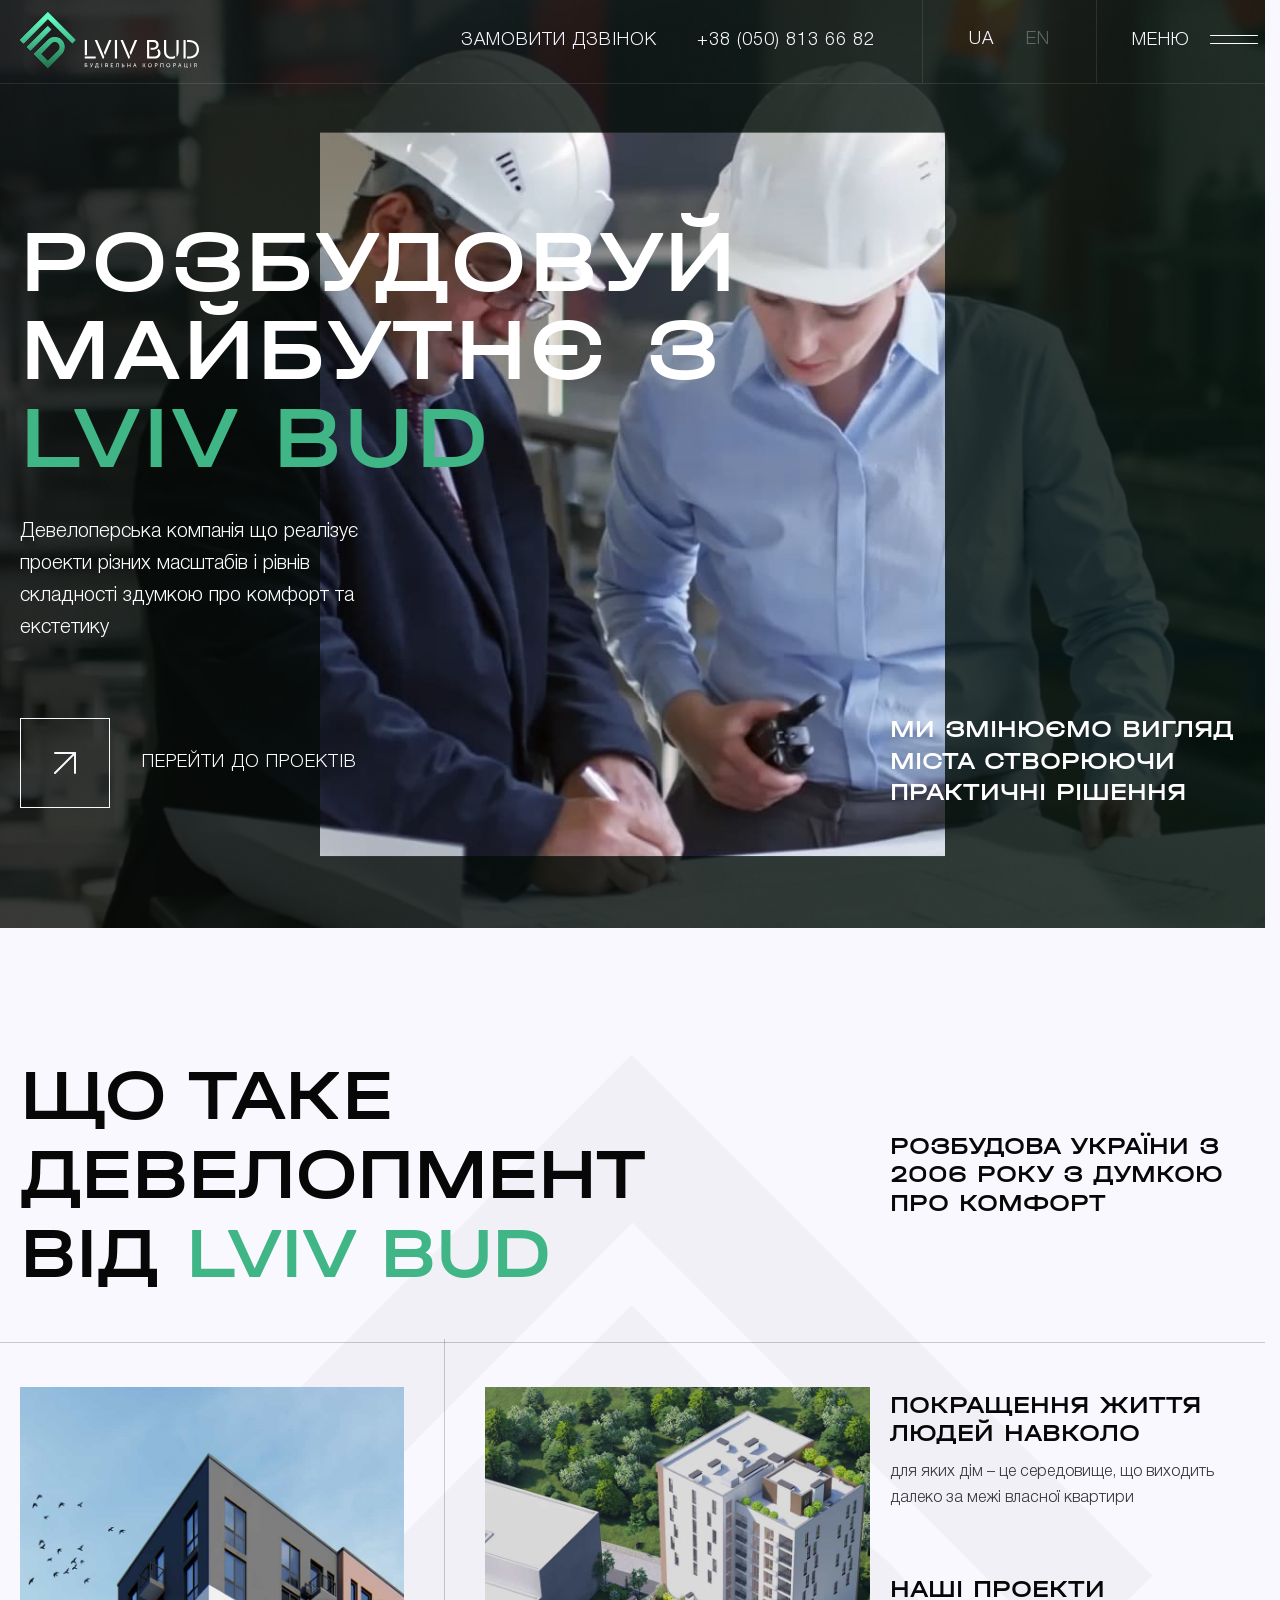
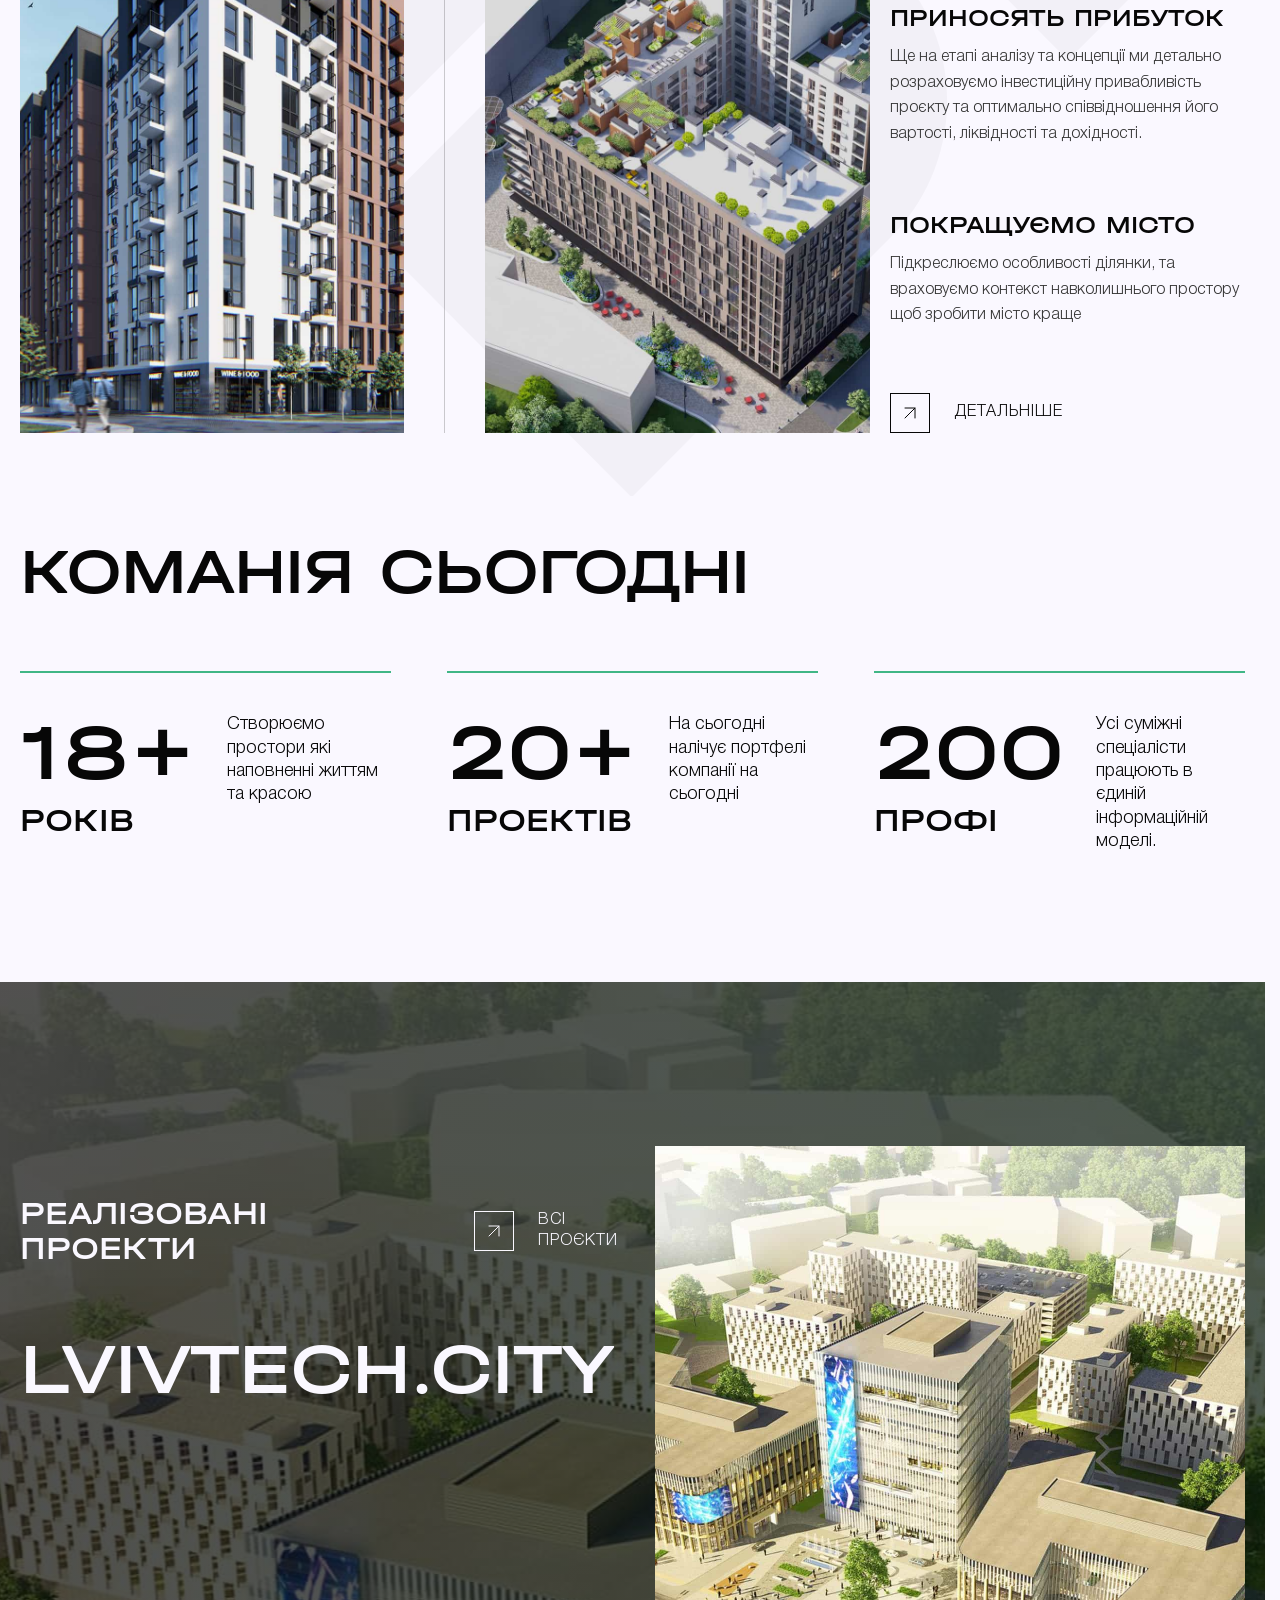
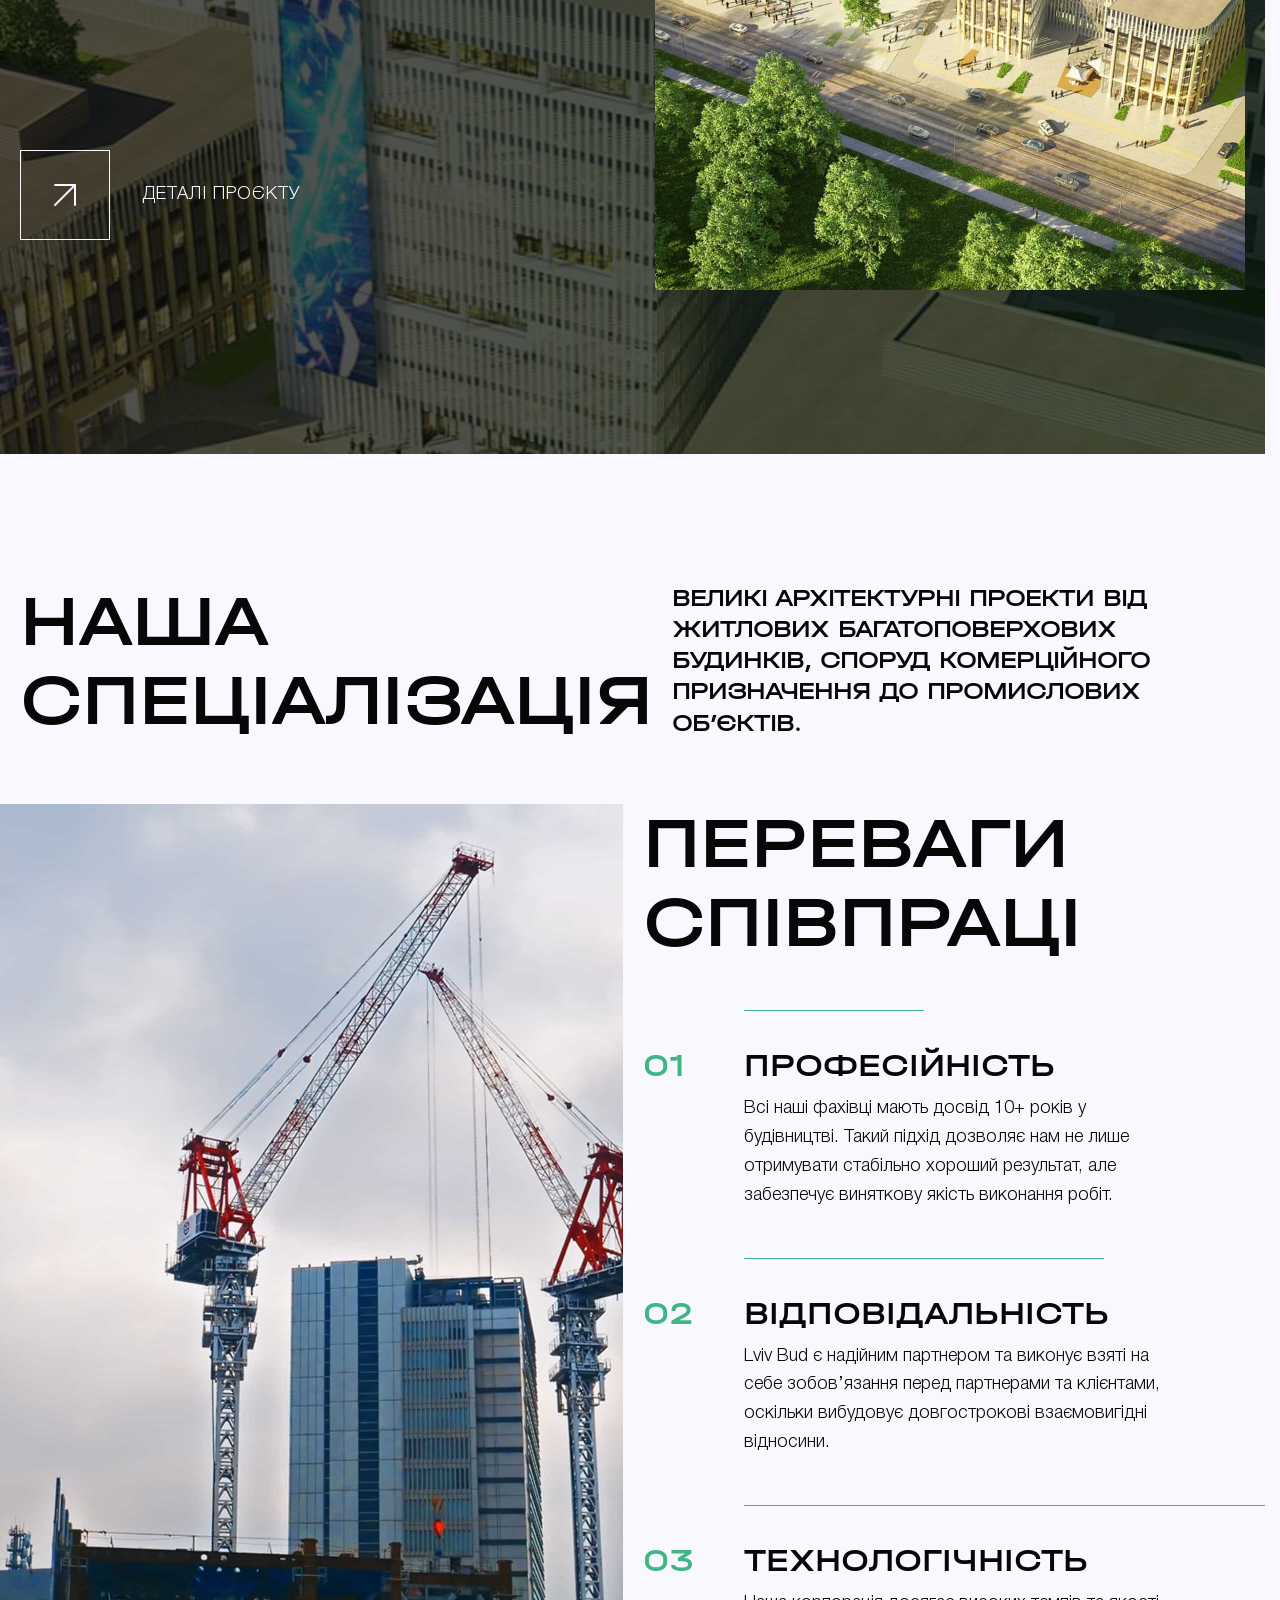
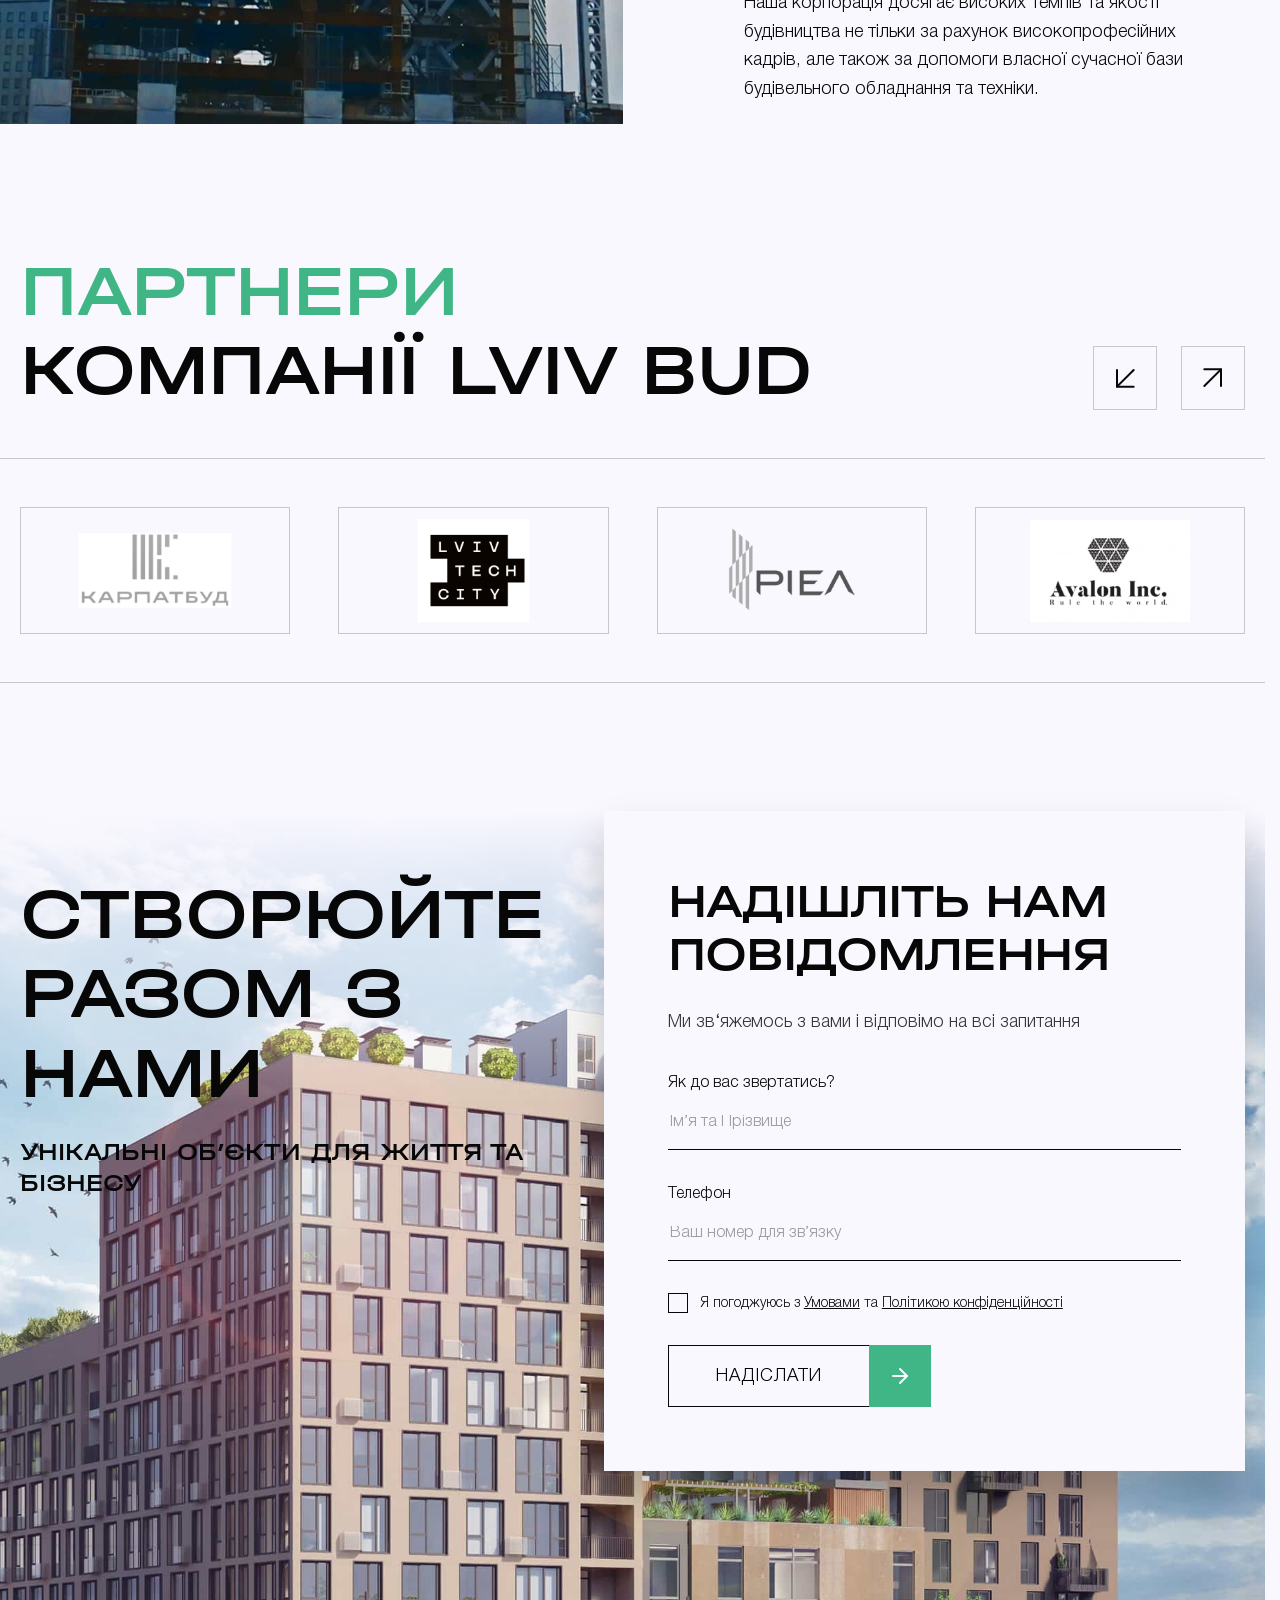
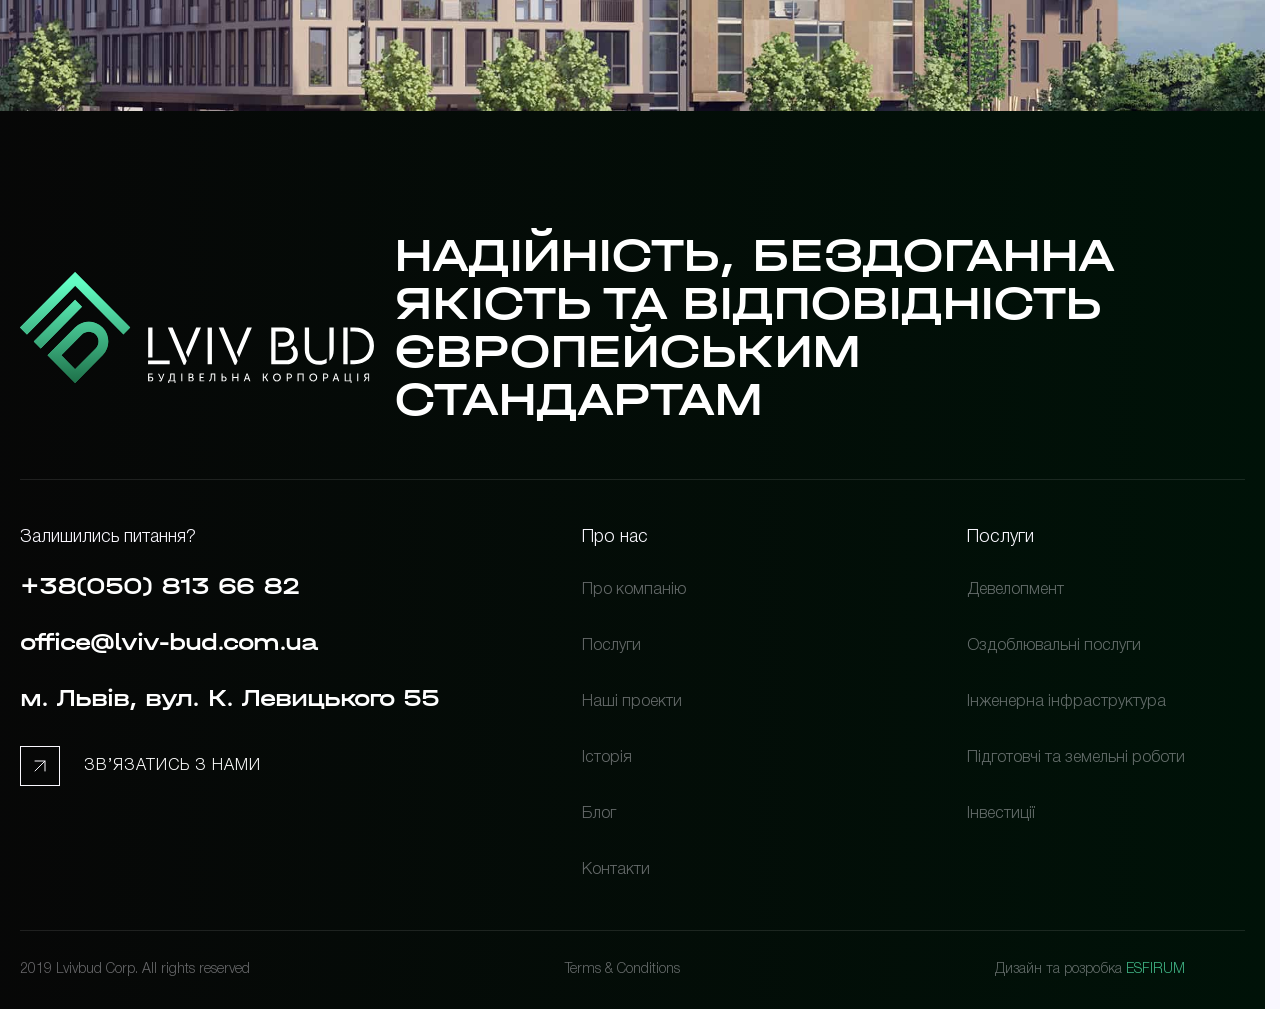
==== commit 632ff3d2: "stage commit" ====
--- a/index.html
+++ b/index.html
@@ -1,127 +1,732 @@
 <!DOCTYPE html>
 <html lang="en">
-    <head>
-        <meta charset="UTF-8" />
-        <meta name="viewport" content="width=device-width, initial-scale=1.0" />
-        <link
-            rel="icon"
-            href="./assets/images/icons/logo.svg"
-            type="image/svg+xml"
-        />
-        <title>LvivBud | Home</title>
-        <link
-            rel="stylesheet"
-            href="https://cdn.jsdelivr.net/npm/swiper@11/swiper-bundle.min.css"
-        />
-        <link rel="stylesheet" href="./assets/css/style.min.css" />
-        <script
-            defer
-            src="https://cdn.jsdelivr.net/npm/swiper@11/swiper-bundle.min.js"
-        ></script>
-        <script defer type="module" src="./assets/scripts/main.js"></script>
-    </head>
 
-    <body>
-        <div class="aside-menu">
-            <div class="aside-menu__inner">
-                <div class="aside-menu__col col--menu">
-                    <nav class="aside-menu__nav">
-                        <ul class="aside-menu__list aside-menu__list--main">
-                            <li class="aside-menu__item">
-                                <a
-                                    href="javascript: void(0)"
-                                    class="aside-menu__link"
-                                >
-                                    <span>Про компанію</span>
-                                    <span>Про компанію</span>
-                                </a>
-                            </li>
-                            <li class="aside-menu__item">
-                                <a
-                                    href="javascript: void(0)"
-                                    class="aside-menu__link"
-                                >
-                                    <span>послуги</span>
-                                    <span>послуги</span>
-                                </a>
-                            </li>
-                            <li class="aside-menu__item">
-                                <a
-                                    href="javascript: void(0)"
-                                    class="aside-menu__link"
-                                >
-                                    <span>Наші проекти</span>
-                                    <span>Наші проекти</span>
-                                </a>
-                            </li>
-                            <li class="aside-menu__item">
-                                <a
-                                    href="javascript: void(0)"
-                                    class="aside-menu__link"
-                                >
-                                    <span>для інвесторів</span>
-                                    <span>для інвесторів</span>
-                                </a>
-                            </li>
-                            <li class="aside-menu__item">
-                                <a
-                                    href="javascript: void(0)"
-                                    class="aside-menu__link"
-                                >
-                                    <span>блог</span>
-                                    <span>блог</span>
-                                </a>
-                            </li>
-                            <li class="aside-menu__item">
-                                <a
-                                    href="javascript: void(0)"
-                                    class="aside-menu__link"
-                                >
-                                    <span>Контакти</span>
-                                    <span>Контакти</span>
+<head>
+    <meta charset="UTF-8" />
+    <meta name="viewport" content="width=device-width, initial-scale=1.0" />
+    <meta name="theme-color" content="#070707">
+    <meta name="apple-mobile-web-app-status-bar-style" content="black-translucent">
+    <meta name="theme-color" content="#070707">
+    <link rel="icon" href="./assets/images/icons/logo.svg" type="image/svg+xml" />
+    <title>LvivBud | Home</title>
+    <link rel="stylesheet" href="https://cdn.jsdelivr.net/npm/swiper@11/swiper-bundle.min.css" />
+    <link rel="stylesheet" href="./assets/css/style.min.css" />
+    <script defer src="https://cdn.jsdelivr.net/npm/swiper@11/swiper-bundle.min.js"></script>
+    <script defer type="module" src="./assets/scripts/main.js"></script>
+</head>
+
+<body>
+    <div class="aside-menu">
+        <div class="aside-menu__inner">
+            <div class="aside-menu__col col--menu">
+                <nav class="aside-menu__nav">
+                    <ul class="aside-menu__list aside-menu__list--main">
+                        <li class="aside-menu__item">
+                            <a href="javascript: void(0)" class="aside-menu__link">
+                                <span>Про компанію</span>
+                                <span>Про компанію</span>
+                            </a>
+                        </li>
+                        <li class="aside-menu__item">
+                            <a href="javascript: void(0)" class="aside-menu__link">
+                                <span>послуги</span>
+                                <span>послуги</span>
+                            </a>
+                        </li>
+                        <li class="aside-menu__item">
+                            <a href="javascript: void(0)" class="aside-menu__link">
+                                <span>Наші проекти</span>
+                                <span>Наші проекти</span>
+                            </a>
+                        </li>
+                        <li class="aside-menu__item">
+                            <a href="javascript: void(0)" class="aside-menu__link">
+                                <span>для інвесторів</span>
+                                <span>для інвесторів</span>
+                            </a>
+                        </li>
+                        <li class="aside-menu__item">
+                            <a href="javascript: void(0)" class="aside-menu__link">
+                                <span>блог</span>
+                                <span>блог</span>
+                            </a>
+                        </li>
+                        <li class="aside-menu__item">
+                            <a href="javascript: void(0)" class="aside-menu__link">
+                                <span>Контакти</span>
+                                <span>Контакти</span>
+                            </a>
+                        </li>
+                    </ul>
+                    <ul class="aside-menu__list aside-menu__list--secondary">
+                        <li class="aside-menu__item">
+                            <a href="javascript: void(0)" class="aside-menu__link">
+                                Аналіз і концепції
+                            </a>
+                        </li>
+                        <li class="aside-menu__item">
+                            <a href="javascript: void(0)" class="aside-menu__link">
+                                Архітектура
+                            </a>
+                        </li>
+                        <li class="aside-menu__item">
+                            <a href="javascript: void(0)" class="aside-menu__link">
+                                Послуги генерального підряду
+                            </a>
+                        </li>
+                        <li class="aside-menu__item">
+                            <a href="javascript: void(0)" class="aside-menu__link">
+                                Дизайн інтер’єрів
+                            </a>
+                        </li>
+                        <li class="aside-menu__item">
+                            <a href="javascript: void(0)" class="aside-menu__link">
+                                Інвестиції
+                            </a>
+                        </li>
+                    </ul>
+                </nav>
+            </div>
+        </div>
+        <div class="aside-menu__inner">
+            <div class="aside-menu__col col--thumb">
+                <img loading="lazy" src="./assets/images/bg-menu.jpg" alt="Thumbnail" />
+            </div>
+        </div>
+    </div>
+    <header class="header">
+        <div class="container">
+            <div class="header__panel">
+                <a href="javascript: void(0)" class="header__logo">
+                    <svg width="179" height="56" viewBox="0 0 179 56" fill="none" xmlns="http://www.w3.org/2000/svg">
+                        <g clip-path="url(#clip0_207_585)">
+                            <path
+                                d="M66.9787 43.19H64.8144V28.0294H66.9787V43.19ZM75.6947 46.5394H64.7559V44.6002H75.6947V46.5394Z"
+                                fill="white" />
+                            <path
+                                d="M84.2938 44.9528L83.5333 46.7744H82.7143L74.7588 27.9706H77.1571L84.2938 44.9528ZM85.0542 43.1899L83.8843 40.4281L89.0905 28.0294H91.4888L85.0542 43.1899Z"
+                                fill="white" />
+                            <path d="M94.8817 28.0294H97.046V46.5394H94.8817V28.0294Z" fill="white" />
+                            <path
+                                d="M110.032 44.9528L109.272 46.7744H108.453L100.497 27.9706H102.895L110.032 44.9528ZM110.792 43.1899L109.623 40.4281L114.829 28.0294H117.227L110.792 43.1899Z"
+                                fill="white" />
+                            <path
+                                d="M140.509 41.1921C140.509 44.2477 138.345 46.5394 134.659 46.5394H127.055V28.0294H133.373C136.59 28.0294 138.637 30.0273 138.637 32.7891C138.637 35.5509 136.648 37.7251 133.373 37.7251H130.565V35.7272H133.197C135.303 35.7272 136.356 34.4932 136.356 32.8479C136.356 31.2026 135.303 29.9686 133.197 29.9686H129.219V44.5415H134.484C136.941 44.5415 138.228 43.0724 138.228 41.0745C138.228 39.9581 137.818 39.1354 136.941 38.3715L138.403 37.0787C139.807 38.0777 140.509 39.488 140.509 41.1921Z"
+                                fill="white" />
+                            <path
+                                d="M144.019 39.1942V28.0295H146.183V39.3117C146.183 42.7787 148.23 44.8354 151.331 44.8354C152.852 44.8354 154.08 44.3065 155.074 43.6601V45.8931C154.138 46.4807 152.852 46.8333 151.331 46.8333C146.943 46.8333 144.019 43.8952 144.019 39.1942ZM156.478 28.0295H158.643V39.1942C158.643 41.8973 157.824 43.6601 156.478 44.8354V28.0295Z"
+                                fill="white" />
+                            <path
+                                d="M165.662 46.5394H163.498V28.0295H165.662V46.5394ZM179 37.1963C179 42.5436 175.256 46.4807 168.997 46.4807H167.066V44.5415H168.997C173.91 44.5415 176.777 41.3684 176.777 37.1963C176.777 33.0242 173.91 29.9686 168.997 29.9686H167.066V28.0295H168.997C175.197 28.0295 179 31.849 179 37.1963Z"
+                                fill="white" />
+                            <path
+                                d="M64.7559 55.1773V51.2403H67.0372V51.7104H65.2823V52.8268H66.1598C66.5108 52.8268 66.8032 52.9444 67.0372 53.1206C67.2712 53.2969 67.3882 53.5907 67.3882 54.0021C67.3882 54.3546 67.2712 54.6485 67.0372 54.8247C66.8032 55.001 66.5693 55.1185 66.2183 55.1185H64.7559V55.1773ZM65.3408 54.7072H66.1598C66.5693 54.7072 66.8617 54.4722 66.8617 54.0021C66.8617 53.532 66.5693 53.2969 66.1598 53.2969H65.3993V54.7072H65.3408Z"
+                                fill="white" />
+                            <path
+                                d="M70.3711 54.5896C70.5466 54.7071 70.6636 54.7659 70.8391 54.7659C71.0731 54.7659 71.1901 54.6484 71.307 54.3546L69.7861 51.299H70.3711L71.307 53.2968L71.541 53.8257C71.5995 53.6494 71.658 53.4731 71.7165 53.2968L72.4185 51.299H73.0035L71.775 54.4721C71.5995 55.0009 71.2485 55.236 70.8976 55.236C70.6636 55.236 70.4296 55.1772 70.1956 55.0009L70.3711 54.5896Z"
+                                fill="white" />
+                            <path
+                                d="M74.9346 54.7073H75.344C75.812 54.0022 75.929 53.1207 75.929 52.063V51.2404H78.2104V54.7073H78.6199V55.9413H78.1519V55.1774H75.461V55.9413H74.9346V54.7073ZM77.6839 54.7073V51.7692H76.4555V52.1218C76.4555 53.297 76.28 54.1784 75.929 54.7073H77.6839Z"
+                                fill="white" />
+                            <path d="M81.5439 55.1774V51.2404H82.0704V55.1774H81.5439Z" fill="white" />
+                            <path
+                                d="M85.2297 55.1773V51.2403H86.5752C87.2771 51.2403 87.6866 51.5928 87.6866 52.2392C87.6866 52.5918 87.5111 52.9444 87.2186 53.0619C87.6281 53.1794 87.8621 53.5907 87.8621 54.0021C87.8621 54.3546 87.7451 54.6485 87.5111 54.8247C87.2771 55.001 86.9846 55.1185 86.6337 55.1185H85.2297V55.1773ZM85.7562 52.9444H86.5752C86.9261 52.9444 87.1601 52.7093 87.1601 52.3567C87.1601 52.0042 86.9261 51.7691 86.5752 51.7691H85.7562V52.9444ZM85.7562 54.7072H86.6337C87.0431 54.7072 87.2771 54.4134 87.2771 54.0608C87.2771 53.6495 86.9846 53.4145 86.6337 53.4145H85.7562V54.7072Z"
+                                fill="white" />
+                            <path
+                                d="M90.7869 55.1773V51.2403H93.0683V51.7104H91.3719V52.9444H92.7758V53.4732H91.3719V54.7072H93.1853V55.1773H90.7869Z"
+                                fill="white" />
+                            <path
+                                d="M95.584 54.7073C96.2274 54.5898 96.4614 53.8259 96.4614 52.1805V51.2404H98.7428V55.1774H98.2163V51.7105H96.9879V52.1805C96.9879 53.1795 96.8709 53.9434 96.6954 54.4135C96.4614 54.9424 96.1105 55.1774 95.584 55.2362V54.7073Z"
+                                fill="white" />
+                            <path
+                                d="M101.901 55.1773V51.2403H102.428V52.7093H103.247C103.598 52.7093 103.89 52.8268 104.124 53.0619C104.358 53.2969 104.475 53.5907 104.475 53.9433C104.475 54.2959 104.358 54.5897 104.124 54.8247C103.89 55.0598 103.598 55.1773 103.305 55.1773H101.901ZM102.486 54.7072H103.247C103.715 54.7072 103.949 54.4134 103.949 54.0021C103.949 53.532 103.656 53.2382 103.247 53.2382H102.486V54.7072Z"
+                                fill="white" />
+                            <path
+                                d="M107.342 55.1774V51.2404H107.868V52.9444H109.916V51.2404H110.442V55.1774H109.916V53.4733H107.868V55.1774H107.342Z"
+                                fill="white" />
+                            <path
+                                d="M113.133 55.1773L114.537 51.2403H115.122L116.525 55.1773H115.94L115.531 54.0608H114.069L113.659 55.1773H113.133ZM114.244 53.5907H115.414L115.005 52.3567L114.829 51.7691C114.771 52.0042 114.712 52.1805 114.654 52.3567L114.244 53.5907Z"
+                                fill="white" />
+                            <path
+                                d="M122.784 55.1774V51.2404H123.311V52.8857H123.896L124.89 51.2404H125.475L124.364 53.1207L125.592 55.1774H124.949L123.896 53.3558H123.311V55.1774H122.784Z"
+                                fill="white" />
+                            <path
+                                d="M128.518 51.7691C128.927 51.3578 129.395 51.1815 129.922 51.1815C130.448 51.1815 130.974 51.3578 131.325 51.7691C131.735 52.1805 131.91 52.6506 131.91 53.1794C131.91 53.767 131.735 54.2371 131.325 54.6485C130.916 55.0598 130.448 55.2361 129.922 55.2361C129.395 55.2361 128.869 55.0598 128.518 54.6485C128.167 54.2371 127.933 53.767 127.933 53.1794C127.933 52.6506 128.167 52.1805 128.518 51.7691ZM128.927 54.2959C129.22 54.5897 129.571 54.766 129.922 54.766C130.272 54.766 130.682 54.5897 130.916 54.2959C131.208 54.0021 131.325 53.6495 131.325 53.1794C131.325 52.7681 131.208 52.4155 130.916 52.1217C130.623 51.8279 130.331 51.7104 129.922 51.7104C129.512 51.7104 129.161 51.8279 128.927 52.1217C128.635 52.4155 128.518 52.7681 128.518 53.1794C128.518 53.6495 128.635 54.0021 128.927 54.2959Z"
+                                fill="white" />
+                            <path
+                                d="M134.893 55.1773V51.2403H136.297C136.648 51.2403 136.941 51.3578 137.175 51.5928C137.409 51.8279 137.526 52.1217 137.526 52.4743C137.526 52.8268 137.409 53.1206 137.175 53.3557C136.941 53.5907 136.648 53.7083 136.297 53.7083H135.42V55.1773H134.893ZM135.42 53.2382H136.239C136.707 53.2382 136.999 52.9444 136.999 52.4743C136.999 52.0042 136.707 51.7104 136.239 51.7104H135.42V53.2382Z"
+                                fill="white" />
+                            <path d="M140.334 55.1774V51.2404H143.434V55.1774H142.908V51.7105H140.919V55.1774H140.334Z"
+                                fill="white" />
+                            <path
+                                d="M146.886 51.7691C147.295 51.3578 147.763 51.1815 148.29 51.1815C148.816 51.1815 149.343 51.3578 149.694 51.7691C150.103 52.1805 150.279 52.6506 150.279 53.1794C150.279 53.767 150.103 54.2371 149.694 54.6485C149.284 55.0598 148.816 55.2361 148.29 55.2361C147.763 55.2361 147.237 55.0598 146.886 54.6485C146.535 54.2371 146.301 53.767 146.301 53.1794C146.301 52.6506 146.535 52.1805 146.886 51.7691ZM147.295 54.2959C147.588 54.5897 147.939 54.766 148.29 54.766C148.641 54.766 149.05 54.5897 149.284 54.2959C149.577 54.0021 149.694 53.6495 149.694 53.1794C149.694 52.7681 149.577 52.4155 149.284 52.1217C148.992 51.8279 148.699 51.7104 148.29 51.7104C147.88 51.7104 147.529 51.8279 147.295 52.1217C147.003 52.4155 146.886 52.7681 146.886 53.1794C146.886 53.6495 147.003 54.0021 147.295 54.2959Z"
+                                fill="white" />
+                            <path
+                                d="M153.262 55.1774V51.2404H154.666C155.017 51.2404 155.309 51.3579 155.543 51.5929C155.777 51.828 155.894 52.1218 155.894 52.4744C155.894 52.8269 155.777 53.1207 155.543 53.3558C155.309 53.5908 155.017 53.7084 154.666 53.7084H153.788V55.1774H153.262ZM153.788 53.2383H154.607C155.075 53.2383 155.368 52.9445 155.368 52.4744C155.368 52.0043 155.075 51.7105 154.607 51.7105H153.788V53.2383Z"
+                                fill="white" />
+                            <path
+                                d="M158.059 55.1774L159.463 51.2404H160.047L161.451 55.1774H160.866L160.457 54.0609H158.995L158.585 55.1774H158.059ZM159.17 53.5908H160.34L159.93 52.3568L159.755 51.7692C159.696 52.0043 159.638 52.1805 159.579 52.3568L159.17 53.5908Z"
+                                fill="white" />
+                            <path
+                                d="M164.2 55.1773V51.2403H164.727V54.7072H166.657V51.2403H167.184V54.7072H167.652V55.9412H167.184V55.1773H164.2Z"
+                                fill="white" />
+                            <path d="M170.518 55.1774V51.2404H171.044V55.1774H170.518Z" fill="white" />
+                            <path
+                                d="M173.794 55.1773L174.671 53.7083L174.788 53.532C174.32 53.3557 174.028 52.9444 174.028 52.4155C174.028 51.9454 174.262 51.5341 174.613 51.3578C174.788 51.299 175.022 51.2403 175.315 51.2403H176.543V55.1773H176.075V53.5907H175.373L174.437 55.1773H173.794ZM176.075 53.1794V51.7691H175.432C175.198 51.7691 175.022 51.7691 174.905 51.8866C174.671 52.0042 174.613 52.1805 174.613 52.4743C174.613 52.9444 174.905 53.1794 175.315 53.1794H176.075Z"
+                                fill="white" />
+                            <path
+                                d="M20.8833 42.0147L31.2957 31.5551C33.2261 29.6159 36.385 29.6159 38.2569 31.5551C40.1873 33.4942 40.1873 36.6086 38.2569 38.6065L27.8444 49.0073L20.8833 42.0147ZM27.8444 28.0294L13.9222 42.0147L27.8444 56L41.7667 42.0147C45.6274 38.1364 45.6274 31.8489 41.7667 27.9706C39.8363 26.0315 37.3209 25.0913 34.8056 25.0913C32.2902 25.0913 29.7748 26.0902 27.8444 28.0294ZM6.96111 35.022L10.4709 38.5477L31.3542 17.5698L27.8444 14.0441L6.96111 35.022ZM27.8444 0L0 27.9706L3.5098 31.4963L27.9029 6.99265L52.2961 31.4963L55.8059 27.9706L27.8444 0Z"
+                                fill="url(#paint0_linear_207_585)" />
+                            <mask id="mask0_207_585" style="mask-type: luminance" maskUnits="userSpaceOnUse" x="0" y="0"
+                                width="56" height="56">
+                                <path
+                                    d="M20.8833 42.0147L31.2957 31.5551C33.2261 29.6159 36.385 29.6159 38.2569 31.5551C40.1873 33.4942 40.1873 36.6086 38.2569 38.6065L27.8444 49.0073L20.8833 42.0147ZM27.8444 28.0294L13.9222 42.0147L27.8444 56L41.7667 42.0147C45.6274 38.1364 45.6274 31.8489 41.7667 27.9706C39.8363 26.0315 37.3209 25.0913 34.8056 25.0913C32.2902 25.0913 29.7748 26.0902 27.8444 28.0294ZM6.96111 35.022L10.4709 38.5477L31.3542 17.5698L27.8444 14.0441L6.96111 35.022ZM27.8444 0L0 27.9706L3.5098 31.4963L27.9029 6.99265L52.2961 31.4963L55.8059 27.9706L27.8444 0Z"
+                                    fill="white" />
+                            </mask>
+                            <g mask="url(#mask0_207_585)">
+                                <path d="M55.7474 0H0V56H55.7474V0Z" fill="url(#paint1_linear_207_585)" />
+                            </g>
+                        </g>
+                        <defs>
+                            <linearGradient id="paint0_linear_207_585" x1="0" y1="27.9985" x2="55.7435" y2="27.9985"
+                                gradientUnits="userSpaceOnUse">
+                                <stop stop-color="#62FCC3" />
+                                <stop offset="0.438" stop-color="#40B686" />
+                                <stop offset="1" stop-color="#115732" />
+                            </linearGradient>
+                            <linearGradient id="paint1_linear_207_585" x1="27.8753" y1="5.52106" x2="27.8753"
+                                y2="65.0526" gradientUnits="userSpaceOnUse">
+                                <stop stop-color="#62FCC3" />
+                                <stop offset="0.438" stop-color="#40B686" />
+                                <stop offset="1" stop-color="#115732" />
+                            </linearGradient>
+                            <clipPath id="clip0_207_585">
+                                <rect width="179" height="56" fill="white" />
+                            </clipPath>
+                        </defs>
+                    </svg>
+                </a>
+                <div class="header__info">
+                    <div class="header__call">
+                        <a href="javascript: void(0)">замовити дзвінок</a>
+                        <a href="tel:+380508136682">
+                            +38 (050) 813 66 82
+                        </a>
+                    </div>
+                    <ul class="header__lang">
+                        <li class="header__lang-item">
+                            <a href="javascript: void(0)" class="header__lang-link lang--active">ua</a>
+                        </li>
+                        <li class="header__lang-item">
+                            <a href="javascript: void(0)" class="header__lang-link">en</a>
+                        </li>
+                    </ul>
+                    <button class="header__menu js-button">
+                        <span class="header__menu-text">Меню</span>
+                        <span class="header__menu-btn"></span>
+                    </button>
+                </div>
+            </div>
+        </div>
+    </header>
+    <main class="main main--home">
+        <section class="hero">
+            <div class="container">
+                <div class="hero__content">
+                    <div class="hero__content-col">
+                        <h1 class="hero__title">
+                            Розбудовуй майбутнє з <span>lviv bud</span>
+                        </h1>
+                        <p class="hero__description">
+                            Девелоперська компанія що реалізує проекти
+                            різних масштабів і рівнів складності здумкою про
+                            комфорт та екстетику
+                        </p>
+                        <a href="javascript: void(0)" class="hero__link link--primary link--lg link--light hover--dark">
+                            <span>
+                                <svg width="48" height="48" viewBox="0 0 48 48" fill="none"
+                                    xmlns="http://www.w3.org/2000/svg">
+                                    <path d="M14 34L34 14" stroke="#FAF8FF" stroke-width="2" stroke-linecap="round"
+                                        stroke-linejoin="round" />
+                                    <path d="M14 14H34V34" stroke="#FAF8FF" stroke-width="2" stroke-linecap="round"
+                                        stroke-linejoin="round" />
+                                </svg>
+                            </span>
+                            <span>Перейти до проектів</span>
+                        </a>
+                    </div>
+                    <div class="hero__content-col">
+                        <h2 class="hero__subtitle">
+                            ми змінюємо вигляд міста створюючи практичні
+                            рішення
+                        </h2>
+                    </div>
+                </div>
+            </div>
+        </section>
+        <section class="develop">
+            <div class="develop__about">
+                <div class="container">
+                    <h2 class="develop__title h2">
+                        ЩО ТАКЕ ДЕВЕЛОПМЕНТ  ВІД <span>lviv bud</span>
+                    </h2>
+                    <p class="develop__description">
+                        розбудова україни з 2006 року з думкою про комфорт
+                    </p>
+                </div>
+            </div>
+            <div class="container container--lg">
+                <div class="develop__info">
+                    <div class="develop__previews">
+                        <div class="develop__previews-item">
+                            <div class="develop__thumb thumb--lg">
+                                <img width="548" height="678" loading="lazy" src="./assets/images/develop_1.jpg"
+                                    alt="Thumbnail" />
+                            </div>
+                        </div>
+                        <div class="develop__previews-item">
+                            <div class="develop__thumb thumb--sm">
+                                <img width="458" height="678" loading="lazy" src="./assets/images/develop_2.jpg"
+                                    alt="Thumbnail" />
+                            </div>
+                        </div>
+                    </div>
+                    <div class="develop__details">
+                        <div class="info-card">
+                            <h4 class="info-card__title">
+                                покращення життя людей навколо
+                            </h4>
+                            <p class="info-card__descr">
+                                для яких дім – це середовище, що виходить
+                                далеко за межі власної квартири
+                            </p>
+                        </div>
+                        <div class="info-card">
+                            <h4 class="info-card__title">
+                                наші проекти приносять прибуток
+                            </h4>
+                            <p class="info-card__descr">
+                                Ще на етапі аналізу та концепції ми детально
+                                розраховуємо інвестиційну привабливість
+                                проєкту та оптимально співвідношення його
+                                вартості, ліквідності та дохідності.
+                            </p>
+                        </div>
+                        <div class="info-card">
+                            <h4 class="info-card__title">
+                                покращуємо місто
+                            </h4>
+                            <p class="info-card__descr">
+                                Підкреслюємо особливості ділянки, та
+                                враховуємо контекст навколишнього простору
+                                щоб зробити місто краще
+                            </p>
+                        </div>
+                        <a href="javascript: void(0)"
+                            class="develop__cta link--primary link--sm link--dark hover--light">
+                            <span>
+                                <svg width="48" height="48" viewBox="0 0 48 48" fill="none"
+                                    xmlns="http://www.w3.org/2000/svg">
+                                    <path d="M14 34L34 14" stroke="#FAF8FF" stroke-width="2" stroke-linecap="round"
+                                        stroke-linejoin="round" />
+                                    <path d="M14 14H34V34" stroke="#FAF8FF" stroke-width="2" stroke-linecap="round"
+                                        stroke-linejoin="round" />
+                                </svg>
+                            </span>
+                            <span>детальніше</span>
+                        </a>
+                    </div>
+                </div>
+            </div>
+            <div class="container">
+                <div class="develop__stats">
+                    <h3 class="develop__subtitle">команія сьогодні</h3>
+                    <div class="develop__cards">
+                        <div class="develop__card">
+                            <div class="develop__card-col">
+                                <div>
+                                    <span>18</span>
+                                    <span>+</span>
+                                </div>
+                                <p>років</p>
+                            </div>
+                            <div class="develop__card-col">
+                                <p>
+                                    Створюємо простори які наповненні життям
+                                    та красою
+                                </p>
+                            </div>
+                        </div>
+                        <div class="develop__card">
+                            <div class="develop__card-col">
+                                <div>
+                                    <span>20</span>
+                                    <span>+</span>
+                                </div>
+                                <p>проектів</p>
+                            </div>
+                            <div class="develop__card-col">
+                                <p>
+                                    На сьогодні налічує портфелі компанії на
+                                    сьогодні
+                                </p>
+                            </div>
+                        </div>
+                        <div class="develop__card">
+                            <div class="develop__card-col">
+                                <div>
+                                    <span>200</span>
+                                </div>
+                                <p>профі</p>
+                            </div>
+                            <div class="develop__card-col">
+                                <p>
+                                    Усі суміжні спеціалісти працюють в
+                                    єдиній інформаційній моделі.
+                                </p>
+                            </div>
+                        </div>
+                    </div>
+                </div>
+            </div>
+        </section>
+        <section class="projects">
+            <div class="container">
+                <div class="projects__content">
+                    <div class="projects__head">
+                        <h3 class="projects__subtitle">
+                            реалізовані проекти
+                        </h3>
+                        <a href="javascript: void(0)"
+                            class="projects__link link--primary link--sm link--light hover--light">
+                            <span>
+                                <svg width="48" height="48" viewBox="0 0 48 48" fill="none"
+                                    xmlns="http://www.w3.org/2000/svg">
+                                    <path d="M14 34L34 14" stroke="#FAF8FF" stroke-width="2" stroke-linecap="round"
+                                        stroke-linejoin="round" />
+                                    <path d="M14 14H34V34" stroke="#FAF8FF" stroke-width="2" stroke-linecap="round"
+                                        stroke-linejoin="round" />
+                                </svg>
+                            </span>
+                            <span>всі проєкти</span>
+                        </a>
+                    </div>
+                    <h2 class="projects__title h2">LvivTech.City</h2>
+                    <a href="javascript: void(0)" class="projects__cta link--primary link--lg link--light hover--dark">
+                        <span>
+                            <svg width="48" height="48" viewBox="0 0 48 48" fill="none"
+                                xmlns="http://www.w3.org/2000/svg">
+                                <path d="M14 34L34 14" stroke="#FAF8FF" stroke-width="2" stroke-linecap="round"
+                                    stroke-linejoin="round" />
+                                <path d="M14 14H34V34" stroke="#FAF8FF" stroke-width="2" stroke-linecap="round"
+                                    stroke-linejoin="round" />
+                            </svg>
+                        </span>
+                        <span>деталі проєкту</span>
+                    </a>
+                </div>
+                <div class="projects__thumb">
+                    <img loading="lazy" width="643" height="744" src="./assets/images/projects.jpg" alt="Thumbnail" />
+                </div>
+            </div>
+        </section>
+        <section class="special">
+            <div class="container">
+                <div class="special__head">
+                    <h2 class="h2 special__title">наша спеціалізація</h2>
+                    <p class="special__descr">
+                        великі архітектурні проекти від житлових
+                        багатоповерхових будинків, споруд комерційного
+                        призначення до промислових об’єктів.
+                    </p>
+                </div>
+            </div>
+            <div class="special__wrapper">
+                <div class="container--left">
+                    <div class="special__content">
+                        <div class="special__video">
+                            <video class="js-video" width="950" height="920" poster="./assets/images/special.jpg" muted
+                                autoplay loop playsinline>
+                                <source data-src="./assets/video/vid_special.mp4" type="video/mp4">
+                                <p>Your browser does not support the video tag.</p>
+                            </video>
+                        </div>
+                        <div class="special__info">
+                            <h2 class="h2 special__subtitle">переваги співпраці</h2>
+                            <div class="special__cards">
+                                <div class="special__card">
+                                    <h3 class="special__card-title">
+                                        професійність
+                                    </h3>
+                                    <p class="special__card-text">
+                                        Всі наші фахівці мають досвід 10+ років у
+                                        будівництві. Такий підхід дозволяє нам не
+                                        лише отримувати стабільно хороший результат,
+                                        але забезпечує виняткову якість виконання
+                                        робіт.
+                                    </p>
+                                </div>
+                                <div class="special__card">
+                                    <h3 class="special__card-title">
+                                        відповідальність
+                                    </h3>
+                                    <p class="special__card-text">
+                                        Lviv Bud є надійним партнером та виконує
+                                        взяті на себе зобов’язання перед партнерами
+                                        та клієнтами, оскільки вибудовує
+                                        довгострокові взаємовигідні відносини.
+                                    </p>
+                                </div>
+                                <div class="special__card">
+                                    <h3 class="special__card-title">
+                                        технологічність
+                                    </h3>
+                                    <p class="special__card-text">
+                                        Наша корпорація досягає високих темпів та
+                                        якості будівництва не тільки за рахунок
+                                        високопрофесійних кадрів, але також за
+                                        допомоги власної сучасної бази будівельного
+                                        обладнання та техніки.
+                                    </p>
+                                </div>
+                            </div>
+                        </div>
+                    </div>
+                </div>
+            </div>
+        </section>
+        <section class="partners">
+            <div class="container">
+                <div class="partners__head">
+                    <h2 class="h2 partners__title">
+                        <span>партнери</span> компанії lviv bud
+                    </h2>
+                    <div class="partners__nav">
+                        <button class="partners__nav-btn btn--prev">
+                            <svg width="32" height="32" viewBox="0 0 32 32" fill="none"
+                                xmlns="http://www.w3.org/2000/svg">
+                                <path d="M24.6667 8L8 24.6667" stroke="#070707" stroke-width="2" stroke-linecap="round"
+                                    stroke-linejoin="round" />
+                                <path d="M24.6667 24.6667H8V8" stroke="#070707" stroke-width="2" stroke-linecap="round"
+                                    stroke-linejoin="round" />
+                            </svg>
+                        </button>
+                        <button class="partners__nav-btn btn--next">
+                            <svg width="32" height="32" viewBox="0 0 32 32" fill="none"
+                                xmlns="http://www.w3.org/2000/svg">
+                                <path d="M7.33333 24L24 7.33333" stroke="#070707" stroke-width="2"
+                                    stroke-linecap="round" stroke-linejoin="round" />
+                                <path d="M7.33333 7.33333H24V24" stroke="#070707" stroke-width="2"
+                                    stroke-linecap="round" stroke-linejoin="round" />
+                            </svg>
+                        </button>
+                    </div>
+                </div>
+            </div>
+            <div class="partners__content">
+                <div class="container">
+                    <div class="partners__gall swiper">
+                        <div class="partners__gall-wrapper swiper-wrapper">
+                            <div class="partners__gall-slide swiper-slide">
+                                <div class="gall-box">
+                                    <img loading="lazy" width="229" height="147" src="./assets/images/partner_1.png"
+                                        alt="Partner" />
+                                </div>
+                            </div>
+                            <div class="partners__gall-slide swiper-slide">
+                                <div class="gall-box">
+                                    <img loading="lazy" width="229" height="147" src="./assets/images/partner_2.png"
+                                        alt="Partner" />
+                                </div>
+                            </div>
+                            <div class="partners__gall-slide swiper-slide">
+                                <div class="gall-box">
+                                    <img loading="lazy" width="229" height="147" src="./assets/images/partner_3.png"
+                                        alt="Partner" />
+                                </div>
+                            </div>
+                            <div class="partners__gall-slide swiper-slide">
+                                <div class="gall-box">
+                                    <img loading="lazy" width="229" height="147" src="./assets/images/partner_4.png"
+                                        alt="Partner" />
+                                </div>
+                            </div>
+                            <div class="partners__gall-slide swiper-slide">
+                                <div class="gall-box">
+                                    <img loading="lazy" width="229" height="147" src="./assets/images/partner_4.png"
+                                        alt="Partner" />
+                                </div>
+                            </div>
+                        </div>
+                    </div>
+                </div>
+            </div>
+        </section>
+        <section class="form">
+            <div class="container">
+                <div class="form__content">
+                    <h2 class="form__title h2">створюйте разом з нами</h2>
+                    <p class="form__descr">
+                        унікальні об’єкти для життя та бізнесу
+                    </p>
+                </div>
+                <div class="form-box">
+                    <h3 class="form-box__title">
+                        надішліть нам повідомлення
+                    </h3>
+                    <p class="form-box__subtitle">
+                        Ми зв‘яжемось з вами і відповімо на всі запитання
+                    </p>
+                    <form class="form-box__review js-form">
+                        <div class="form-box__field">
+                            <label class="form-box__label" for="nameField">Як до вас звертатись?</label>
+                            <input class="form-box__input" type="text" name="name" id="nameField"
+                                placeholder="Ім’я та Прізвище" />
+                        </div>
+
+                        <div class="form-box__field">
+                            <label class="form-box__label" for="phoneField">Телефон</label>
+                            <input class="form__item-input" type="tel" name="phone" id="phoneField" autocomplete="tel"
+                                placeholder="Ваш номер для зв’язку" />
+                        </div>
+
+                        <div class="form-box__check">
+                            <input class="form-box__radio" type="checkbox" id="checkBox" />
+                            <label class="form-box__check-label" for="checkBox">
+                                <p class="form-box__check-text">
+                                    Я погоджуюсь з
+                                    <a href="#">Умовами</a> та
+                                    <a href="#">Політикою конфіденційності</a>
+                                </p>
+                            </label>
+                        </div>
+                        <button class="form-box__submit" type="submit">
+                            <div class="text-wrapper">
+                                <div class="text-wrapper__items">
+                                    <span>надіслати</span>
+                                    <span>надіслати</span>
+                                </div>
+                            </div>
+                            <div class="img-wrapper">
+                                <div class="img-wrapper__items">
+                                    <img width="24" height="24" src="./assets/images/icons/ico-arrow-right.svg"
+                                        alt="Icon" />
+                                    <img width="24" height="24" src="./assets/images/icons/ico-arrow-right.svg"
+                                        alt="Icon" />
+                                </div>
+                            </div>
+                        </button>
+                    </form>
+                </div>
+            </div>
+        </section>
+    </main>
+    <footer class="footer">
+        <div class="container">
+            <div class="footer__head">
+                <div class="footer__logo">
+                    <img width="354" height="111" src="./assets/images/icons/logo.svg" alt="Logo" />
+                </div>
+                <h2 class="footer__title">
+                    надійність, бездоганна якість та відповідність
+                    європейським стандартам
+                </h2>
+            </div>
+            <div class="footer__info">
+                <div class="footer__info-wrapper">
+                    <div class="footer__info-contacts">
+                        <h4 class="footer__info-title">
+                            Залишились питання?
+                        </h4>
+                        <ul class="footer__info-list">
+                            <li>
+                                <a class="footer__info-link" href="tel:+380508136682">
+                                    +38(050) 813 66 82
+                                </a>
+                            </li>
+                            <li>
+                                <a class="footer__info-link" href="mailto:office@lviv-bud.com.ua">
+                                    office@lviv-bud.com.ua
+                                </a>
+                            </li>
+                            <li>
+                                <a class="footer__info-link" href="javascript: void(0)">
+                                    м. Львів, вул. К. Левицького 55
                                 </a>
                             </li>
                         </ul>
-                        <ul
-                            class="aside-menu__list aside-menu__list--secondary"
-                        >
-                            <li class="aside-menu__item">
-                                <a
-                                    href="javascript: void(0)"
-                                    class="aside-menu__link"
-                                >
-                                    Аналіз і концепції
-                                </a>
-                            </li>
-                            <li class="aside-menu__item">
-                                <a
-                                    href="javascript: void(0)"
-                                    class="aside-menu__link"
-                                >
-                                    Архітектура
-                                </a>
-                            </li>
-                            <li class="aside-menu__item">
-                                <a
-                                    href="javascript: void(0)"
-                                    class="aside-menu__link"
-                                >
-                                    Послуги генерального підряду
-                                </a>
-                            </li>
-                            <li class="aside-menu__item">
-                                <a
-                                    href="javascript: void(0)"
-                                    class="aside-menu__link"
-                                >
-                                    Дизайн інтер’єрів
-                                </a>
-                            </li>
-                            <li class="aside-menu__item">
-                                <a
-                                    href="javascript: void(0)"
-                                    class="aside-menu__link"
-                                >
+                        <a href="javascript: void(0)"
+                            class="footer__info-cta link--primary link--sm link--light hover--light">
+                            <span>
+                                <svg width="48" height="48" viewBox="0 0 48 48" fill="none"
+                                    xmlns="http://www.w3.org/2000/svg">
+                                    <path d="M14 34L34 14" stroke="#FAF8FF" stroke-width="2" stroke-linecap="round"
+                                        stroke-linejoin="round" />
+                                    <path d="M14 14H34V34" stroke="#FAF8FF" stroke-width="2" stroke-linecap="round"
+                                        stroke-linejoin="round" />
+                                </svg>
+                            </span>
+                            <span>зв’язатись з нами</span>
+                        </a>
+                    </div>
+                    <nav class="footer__info-nav">
+                        <ul class="footer__info-list">
+                            <h4 class="footer__info-title">Про нас</h4>
+                            <li>
+                                <a class="footer__info-link" href="javascript: void(0)">
+                                    Про компанію
+                                </a>
+                            </li>
+                            <li>
+                                <a class="footer__info-link" href="javascript: void(0)">
+                                    Послуги
+                                </a>
+                            </li>
+                            <li>
+                                <a class="footer__info-link" href="javascript: void(0)">
+                                    Наші проекти
+                                </a>
+                            </li>
+                            <li>
+                                <a class="footer__info-link" href="javascript: void(0)">
+                                    Історія
+                                </a>
+                            </li>
+                            <li>
+                                <a class="footer__info-link" href="javascript: void(0)">
+                                    Блог
+                                </a>
+                            </li>
+                            <li>
+                                <a class="footer__info-link" href="javascript: void(0)">
+                                    Контакти
+                                </a>
+                            </li>
+                        </ul>
+                        <ul class="footer__info-list">
+                            <h4 class="footer__info-title">Послуги</h4>
+                            <li>
+                                <a class="footer__info-link" href="javascript: void(0)">
+                                    Девелопмент
+                                </a>
+                            </li>
+                            <li>
+                                <a class="footer__info-link" href="javascript: void(0)">
+                                    Оздоблювальні послуги
+                                </a>
+                            </li>
+                            <li>
+                                <a class="footer__info-link" href="javascript: void(0)">
+                                    Інженерна інфраструктура
+                                </a>
+                            </li>
+                            <li>
+                                <a class="footer__info-link" href="javascript: void(0)">
+                                    Підготовчі та земельні роботи
+                                </a>
+                            </li>
+                            <li>
+                                <a class="footer__info-link" href="javascript: void(0)">
                                     Інвестиції
                                 </a>
                             </li>
@@ -129,966 +734,19 @@
                     </nav>
                 </div>
             </div>
-            <div class="aside-menu__inner">
-                <div class="aside-menu__col col--thumb">
-                    <img
-                        loading="lazy"
-                        src="./assets/images/bg-menu.jpg"
-                        alt="Thumbnail"
-                    />
+            <div class="footer__copy">
+                <div class="footer__copy-wrapper">
+                    <p class="footer__copy-text">
+                        2019 Lvivbud Corp. All rights reserved
+                    </p>
+                    <a href="javascript: void(0)" class="footer__copy-link">Terms & Conditions</a>
+                    <p class="footer__copy-text">
+                        Дизайн та розробка <span>ESFIRUM</span>
+                    </p>
                 </div>
             </div>
         </div>
-        <header class="header">
-            <div class="container">
-                <div class="header__panel">
-                    <a href="javascript: void(0)" class="header__logo">
-                        <svg
-                            width="179"
-                            height="56"
-                            viewBox="0 0 179 56"
-                            fill="none"
-                            xmlns="http://www.w3.org/2000/svg"
-                        >
-                            <g clip-path="url(#clip0_207_585)">
-                                <path
-                                    d="M66.9787 43.19H64.8144V28.0294H66.9787V43.19ZM75.6947 46.5394H64.7559V44.6002H75.6947V46.5394Z"
-                                    fill="white"
-                                />
-                                <path
-                                    d="M84.2938 44.9528L83.5333 46.7744H82.7143L74.7588 27.9706H77.1571L84.2938 44.9528ZM85.0542 43.1899L83.8843 40.4281L89.0905 28.0294H91.4888L85.0542 43.1899Z"
-                                    fill="white"
-                                />
-                                <path
-                                    d="M94.8817 28.0294H97.046V46.5394H94.8817V28.0294Z"
-                                    fill="white"
-                                />
-                                <path
-                                    d="M110.032 44.9528L109.272 46.7744H108.453L100.497 27.9706H102.895L110.032 44.9528ZM110.792 43.1899L109.623 40.4281L114.829 28.0294H117.227L110.792 43.1899Z"
-                                    fill="white"
-                                />
-                                <path
-                                    d="M140.509 41.1921C140.509 44.2477 138.345 46.5394 134.659 46.5394H127.055V28.0294H133.373C136.59 28.0294 138.637 30.0273 138.637 32.7891C138.637 35.5509 136.648 37.7251 133.373 37.7251H130.565V35.7272H133.197C135.303 35.7272 136.356 34.4932 136.356 32.8479C136.356 31.2026 135.303 29.9686 133.197 29.9686H129.219V44.5415H134.484C136.941 44.5415 138.228 43.0724 138.228 41.0745C138.228 39.9581 137.818 39.1354 136.941 38.3715L138.403 37.0787C139.807 38.0777 140.509 39.488 140.509 41.1921Z"
-                                    fill="white"
-                                />
-                                <path
-                                    d="M144.019 39.1942V28.0295H146.183V39.3117C146.183 42.7787 148.23 44.8354 151.331 44.8354C152.852 44.8354 154.08 44.3065 155.074 43.6601V45.8931C154.138 46.4807 152.852 46.8333 151.331 46.8333C146.943 46.8333 144.019 43.8952 144.019 39.1942ZM156.478 28.0295H158.643V39.1942C158.643 41.8973 157.824 43.6601 156.478 44.8354V28.0295Z"
-                                    fill="white"
-                                />
-                                <path
-                                    d="M165.662 46.5394H163.498V28.0295H165.662V46.5394ZM179 37.1963C179 42.5436 175.256 46.4807 168.997 46.4807H167.066V44.5415H168.997C173.91 44.5415 176.777 41.3684 176.777 37.1963C176.777 33.0242 173.91 29.9686 168.997 29.9686H167.066V28.0295H168.997C175.197 28.0295 179 31.849 179 37.1963Z"
-                                    fill="white"
-                                />
-                                <path
-                                    d="M64.7559 55.1773V51.2403H67.0372V51.7104H65.2823V52.8268H66.1598C66.5108 52.8268 66.8032 52.9444 67.0372 53.1206C67.2712 53.2969 67.3882 53.5907 67.3882 54.0021C67.3882 54.3546 67.2712 54.6485 67.0372 54.8247C66.8032 55.001 66.5693 55.1185 66.2183 55.1185H64.7559V55.1773ZM65.3408 54.7072H66.1598C66.5693 54.7072 66.8617 54.4722 66.8617 54.0021C66.8617 53.532 66.5693 53.2969 66.1598 53.2969H65.3993V54.7072H65.3408Z"
-                                    fill="white"
-                                />
-                                <path
-                                    d="M70.3711 54.5896C70.5466 54.7071 70.6636 54.7659 70.8391 54.7659C71.0731 54.7659 71.1901 54.6484 71.307 54.3546L69.7861 51.299H70.3711L71.307 53.2968L71.541 53.8257C71.5995 53.6494 71.658 53.4731 71.7165 53.2968L72.4185 51.299H73.0035L71.775 54.4721C71.5995 55.0009 71.2485 55.236 70.8976 55.236C70.6636 55.236 70.4296 55.1772 70.1956 55.0009L70.3711 54.5896Z"
-                                    fill="white"
-                                />
-                                <path
-                                    d="M74.9346 54.7073H75.344C75.812 54.0022 75.929 53.1207 75.929 52.063V51.2404H78.2104V54.7073H78.6199V55.9413H78.1519V55.1774H75.461V55.9413H74.9346V54.7073ZM77.6839 54.7073V51.7692H76.4555V52.1218C76.4555 53.297 76.28 54.1784 75.929 54.7073H77.6839Z"
-                                    fill="white"
-                                />
-                                <path
-                                    d="M81.5439 55.1774V51.2404H82.0704V55.1774H81.5439Z"
-                                    fill="white"
-                                />
-                                <path
-                                    d="M85.2297 55.1773V51.2403H86.5752C87.2771 51.2403 87.6866 51.5928 87.6866 52.2392C87.6866 52.5918 87.5111 52.9444 87.2186 53.0619C87.6281 53.1794 87.8621 53.5907 87.8621 54.0021C87.8621 54.3546 87.7451 54.6485 87.5111 54.8247C87.2771 55.001 86.9846 55.1185 86.6337 55.1185H85.2297V55.1773ZM85.7562 52.9444H86.5752C86.9261 52.9444 87.1601 52.7093 87.1601 52.3567C87.1601 52.0042 86.9261 51.7691 86.5752 51.7691H85.7562V52.9444ZM85.7562 54.7072H86.6337C87.0431 54.7072 87.2771 54.4134 87.2771 54.0608C87.2771 53.6495 86.9846 53.4145 86.6337 53.4145H85.7562V54.7072Z"
-                                    fill="white"
-                                />
-                                <path
-                                    d="M90.7869 55.1773V51.2403H93.0683V51.7104H91.3719V52.9444H92.7758V53.4732H91.3719V54.7072H93.1853V55.1773H90.7869Z"
-                                    fill="white"
-                                />
-                                <path
-                                    d="M95.584 54.7073C96.2274 54.5898 96.4614 53.8259 96.4614 52.1805V51.2404H98.7428V55.1774H98.2163V51.7105H96.9879V52.1805C96.9879 53.1795 96.8709 53.9434 96.6954 54.4135C96.4614 54.9424 96.1105 55.1774 95.584 55.2362V54.7073Z"
-                                    fill="white"
-                                />
-                                <path
-                                    d="M101.901 55.1773V51.2403H102.428V52.7093H103.247C103.598 52.7093 103.89 52.8268 104.124 53.0619C104.358 53.2969 104.475 53.5907 104.475 53.9433C104.475 54.2959 104.358 54.5897 104.124 54.8247C103.89 55.0598 103.598 55.1773 103.305 55.1773H101.901ZM102.486 54.7072H103.247C103.715 54.7072 103.949 54.4134 103.949 54.0021C103.949 53.532 103.656 53.2382 103.247 53.2382H102.486V54.7072Z"
-                                    fill="white"
-                                />
-                                <path
-                                    d="M107.342 55.1774V51.2404H107.868V52.9444H109.916V51.2404H110.442V55.1774H109.916V53.4733H107.868V55.1774H107.342Z"
-                                    fill="white"
-                                />
-                                <path
-                                    d="M113.133 55.1773L114.537 51.2403H115.122L116.525 55.1773H115.94L115.531 54.0608H114.069L113.659 55.1773H113.133ZM114.244 53.5907H115.414L115.005 52.3567L114.829 51.7691C114.771 52.0042 114.712 52.1805 114.654 52.3567L114.244 53.5907Z"
-                                    fill="white"
-                                />
-                                <path
-                                    d="M122.784 55.1774V51.2404H123.311V52.8857H123.896L124.89 51.2404H125.475L124.364 53.1207L125.592 55.1774H124.949L123.896 53.3558H123.311V55.1774H122.784Z"
-                                    fill="white"
-                                />
-                                <path
-                                    d="M128.518 51.7691C128.927 51.3578 129.395 51.1815 129.922 51.1815C130.448 51.1815 130.974 51.3578 131.325 51.7691C131.735 52.1805 131.91 52.6506 131.91 53.1794C131.91 53.767 131.735 54.2371 131.325 54.6485C130.916 55.0598 130.448 55.2361 129.922 55.2361C129.395 55.2361 128.869 55.0598 128.518 54.6485C128.167 54.2371 127.933 53.767 127.933 53.1794C127.933 52.6506 128.167 52.1805 128.518 51.7691ZM128.927 54.2959C129.22 54.5897 129.571 54.766 129.922 54.766C130.272 54.766 130.682 54.5897 130.916 54.2959C131.208 54.0021 131.325 53.6495 131.325 53.1794C131.325 52.7681 131.208 52.4155 130.916 52.1217C130.623 51.8279 130.331 51.7104 129.922 51.7104C129.512 51.7104 129.161 51.8279 128.927 52.1217C128.635 52.4155 128.518 52.7681 128.518 53.1794C128.518 53.6495 128.635 54.0021 128.927 54.2959Z"
-                                    fill="white"
-                                />
-                                <path
-                                    d="M134.893 55.1773V51.2403H136.297C136.648 51.2403 136.941 51.3578 137.175 51.5928C137.409 51.8279 137.526 52.1217 137.526 52.4743C137.526 52.8268 137.409 53.1206 137.175 53.3557C136.941 53.5907 136.648 53.7083 136.297 53.7083H135.42V55.1773H134.893ZM135.42 53.2382H136.239C136.707 53.2382 136.999 52.9444 136.999 52.4743C136.999 52.0042 136.707 51.7104 136.239 51.7104H135.42V53.2382Z"
-                                    fill="white"
-                                />
-                                <path
-                                    d="M140.334 55.1774V51.2404H143.434V55.1774H142.908V51.7105H140.919V55.1774H140.334Z"
-                                    fill="white"
-                                />
-                                <path
-                                    d="M146.886 51.7691C147.295 51.3578 147.763 51.1815 148.29 51.1815C148.816 51.1815 149.343 51.3578 149.694 51.7691C150.103 52.1805 150.279 52.6506 150.279 53.1794C150.279 53.767 150.103 54.2371 149.694 54.6485C149.284 55.0598 148.816 55.2361 148.29 55.2361C147.763 55.2361 147.237 55.0598 146.886 54.6485C146.535 54.2371 146.301 53.767 146.301 53.1794C146.301 52.6506 146.535 52.1805 146.886 51.7691ZM147.295 54.2959C147.588 54.5897 147.939 54.766 148.29 54.766C148.641 54.766 149.05 54.5897 149.284 54.2959C149.577 54.0021 149.694 53.6495 149.694 53.1794C149.694 52.7681 149.577 52.4155 149.284 52.1217C148.992 51.8279 148.699 51.7104 148.29 51.7104C147.88 51.7104 147.529 51.8279 147.295 52.1217C147.003 52.4155 146.886 52.7681 146.886 53.1794C146.886 53.6495 147.003 54.0021 147.295 54.2959Z"
-                                    fill="white"
-                                />
-                                <path
-                                    d="M153.262 55.1774V51.2404H154.666C155.017 51.2404 155.309 51.3579 155.543 51.5929C155.777 51.828 155.894 52.1218 155.894 52.4744C155.894 52.8269 155.777 53.1207 155.543 53.3558C155.309 53.5908 155.017 53.7084 154.666 53.7084H153.788V55.1774H153.262ZM153.788 53.2383H154.607C155.075 53.2383 155.368 52.9445 155.368 52.4744C155.368 52.0043 155.075 51.7105 154.607 51.7105H153.788V53.2383Z"
-                                    fill="white"
-                                />
-                                <path
-                                    d="M158.059 55.1774L159.463 51.2404H160.047L161.451 55.1774H160.866L160.457 54.0609H158.995L158.585 55.1774H158.059ZM159.17 53.5908H160.34L159.93 52.3568L159.755 51.7692C159.696 52.0043 159.638 52.1805 159.579 52.3568L159.17 53.5908Z"
-                                    fill="white"
-                                />
-                                <path
-                                    d="M164.2 55.1773V51.2403H164.727V54.7072H166.657V51.2403H167.184V54.7072H167.652V55.9412H167.184V55.1773H164.2Z"
-                                    fill="white"
-                                />
-                                <path
-                                    d="M170.518 55.1774V51.2404H171.044V55.1774H170.518Z"
-                                    fill="white"
-                                />
-                                <path
-                                    d="M173.794 55.1773L174.671 53.7083L174.788 53.532C174.32 53.3557 174.028 52.9444 174.028 52.4155C174.028 51.9454 174.262 51.5341 174.613 51.3578C174.788 51.299 175.022 51.2403 175.315 51.2403H176.543V55.1773H176.075V53.5907H175.373L174.437 55.1773H173.794ZM176.075 53.1794V51.7691H175.432C175.198 51.7691 175.022 51.7691 174.905 51.8866C174.671 52.0042 174.613 52.1805 174.613 52.4743C174.613 52.9444 174.905 53.1794 175.315 53.1794H176.075Z"
-                                    fill="white"
-                                />
-                                <path
-                                    d="M20.8833 42.0147L31.2957 31.5551C33.2261 29.6159 36.385 29.6159 38.2569 31.5551C40.1873 33.4942 40.1873 36.6086 38.2569 38.6065L27.8444 49.0073L20.8833 42.0147ZM27.8444 28.0294L13.9222 42.0147L27.8444 56L41.7667 42.0147C45.6274 38.1364 45.6274 31.8489 41.7667 27.9706C39.8363 26.0315 37.3209 25.0913 34.8056 25.0913C32.2902 25.0913 29.7748 26.0902 27.8444 28.0294ZM6.96111 35.022L10.4709 38.5477L31.3542 17.5698L27.8444 14.0441L6.96111 35.022ZM27.8444 0L0 27.9706L3.5098 31.4963L27.9029 6.99265L52.2961 31.4963L55.8059 27.9706L27.8444 0Z"
-                                    fill="url(#paint0_linear_207_585)"
-                                />
-                                <mask
-                                    id="mask0_207_585"
-                                    style="mask-type: luminance"
-                                    maskUnits="userSpaceOnUse"
-                                    x="0"
-                                    y="0"
-                                    width="56"
-                                    height="56"
-                                >
-                                    <path
-                                        d="M20.8833 42.0147L31.2957 31.5551C33.2261 29.6159 36.385 29.6159 38.2569 31.5551C40.1873 33.4942 40.1873 36.6086 38.2569 38.6065L27.8444 49.0073L20.8833 42.0147ZM27.8444 28.0294L13.9222 42.0147L27.8444 56L41.7667 42.0147C45.6274 38.1364 45.6274 31.8489 41.7667 27.9706C39.8363 26.0315 37.3209 25.0913 34.8056 25.0913C32.2902 25.0913 29.7748 26.0902 27.8444 28.0294ZM6.96111 35.022L10.4709 38.5477L31.3542 17.5698L27.8444 14.0441L6.96111 35.022ZM27.8444 0L0 27.9706L3.5098 31.4963L27.9029 6.99265L52.2961 31.4963L55.8059 27.9706L27.8444 0Z"
-                                        fill="white"
-                                    />
-                                </mask>
-                                <g mask="url(#mask0_207_585)">
-                                    <path
-                                        d="M55.7474 0H0V56H55.7474V0Z"
-                                        fill="url(#paint1_linear_207_585)"
-                                    />
-                                </g>
-                            </g>
-                            <defs>
-                                <linearGradient
-                                    id="paint0_linear_207_585"
-                                    x1="0"
-                                    y1="27.9985"
-                                    x2="55.7435"
-                                    y2="27.9985"
-                                    gradientUnits="userSpaceOnUse"
-                                >
-                                    <stop stop-color="#62FCC3" />
-                                    <stop offset="0.438" stop-color="#40B686" />
-                                    <stop offset="1" stop-color="#115732" />
-                                </linearGradient>
-                                <linearGradient
-                                    id="paint1_linear_207_585"
-                                    x1="27.8753"
-                                    y1="5.52106"
-                                    x2="27.8753"
-                                    y2="65.0526"
-                                    gradientUnits="userSpaceOnUse"
-                                >
-                                    <stop stop-color="#62FCC3" />
-                                    <stop offset="0.438" stop-color="#40B686" />
-                                    <stop offset="1" stop-color="#115732" />
-                                </linearGradient>
-                                <clipPath id="clip0_207_585">
-                                    <rect
-                                        width="179"
-                                        height="56"
-                                        fill="white"
-                                    />
-                                </clipPath>
-                            </defs>
-                        </svg>
-                    </a>
-                    <div class="header__info">
-                        <div class="header__call">
-                            <a href="javascript: void(0)">замовити дзвінок</a>
-                            <a href="tel:+380508136682">
-                                +38 (050) 813 66 82
-                            </a>
-                        </div>
-                        <ul class="header__lang">
-                            <li class="header__lang-item">
-                                <a
-                                    href="javascript: void(0)"
-                                    class="header__lang-link lang--active"
-                                    >ua</a
-                                >
-                            </li>
-                            <li class="header__lang-item">
-                                <a
-                                    href="javascript: void(0)"
-                                    class="header__lang-link"
-                                    >en</a
-                                >
-                            </li>
-                        </ul>
-                        <button class="header__menu js-button">
-                            <span class="header__menu-text">Меню</span>
-                            <span class="header__menu-btn"></span>
-                        </button>
-                    </div>
-                </div>
-            </div>
-        </header>
-        <main class="main main--home">
-            <section class="hero">
-                <div class="container">
-                    <div class="hero__content">
-                        <div class="hero__content-col">
-                            <h1 class="hero__title">
-                                Розбудовуй майбутнє з <span>lviv bud</span>
-                            </h1>
-                            <p class="hero__description">
-                                Девелоперська компанія що реалізує проекти
-                                різних масштабів і рівнів складності здумкою про
-                                комфорт та екстетику
-                            </p>
-                            <a
-                                href="javascript: void(0)"
-                                class="hero__link link--primary link--lg link--light hover--dark"
-                            >
-                                <span>
-                                    <svg
-                                        width="48"
-                                        height="48"
-                                        viewBox="0 0 48 48"
-                                        fill="none"
-                                        xmlns="http://www.w3.org/2000/svg"
-                                    >
-                                        <path
-                                            d="M14 34L34 14"
-                                            stroke="#FAF8FF"
-                                            stroke-width="2"
-                                            stroke-linecap="round"
-                                            stroke-linejoin="round"
-                                        />
-                                        <path
-                                            d="M14 14H34V34"
-                                            stroke="#FAF8FF"
-                                            stroke-width="2"
-                                            stroke-linecap="round"
-                                            stroke-linejoin="round"
-                                        />
-                                    </svg>
-                                </span>
-                                <span>Перейти до проектів</span>
-                            </a>
-                        </div>
-                        <div class="hero__content-col">
-                            <h2 class="hero__subtitle">
-                                ми змінюємо вигляд міста створюючи практичні
-                                рішення
-                            </h2>
-                        </div>
-                    </div>
-                </div>
-            </section>
-            <section class="develop">
-                <div class="develop__about">
-                    <div class="container">
-                        <h2 class="develop__title h2">
-                            ЩО ТАКЕ ДЕВЕЛОПМЕНТ  ВІД <span>lviv bud</span>
-                        </h2>
-                        <p class="develop__description">
-                            розбудова україни з 2006 року з думкою про комфорт
-                        </p>
-                    </div>
-                </div>
-                <div class="container container--lg">
-                    <div class="develop__info">
-                        <div class="develop__previews">
-                            <div class="develop__previews-item">
-                                <div class="develop__thumb thumb--lg">
-                                    <img
-                                        width="548"
-                                        height="678"
-                                        loading="lazy"
-                                        src="./assets/images/develop_1.jpg"
-                                        alt="Thumbnail"
-                                    />
-                                </div>
-                            </div>
-                            <div class="develop__previews-item">
-                                <div class="develop__thumb thumb--sm">
-                                    <img
-                                        width="458"
-                                        height="678"
-                                        loading="lazy"
-                                        src="./assets/images/develop_2.jpg"
-                                        alt="Thumbnail"
-                                    />
-                                </div>
-                            </div>
-                        </div>
-                        <div class="develop__details">
-                            <div class="info-card">
-                                <h4 class="info-card__title">
-                                    покращення життя людей навколо
-                                </h4>
-                                <p class="info-card__descr">
-                                    для яких дім – це середовище, що виходить
-                                    далеко за межі власної квартири
-                                </p>
-                            </div>
-                            <div class="info-card">
-                                <h4 class="info-card__title">
-                                    наші проекти приносять прибуток
-                                </h4>
-                                <p class="info-card__descr">
-                                    Ще на етапі аналізу та концепції ми детально
-                                    розраховуємо інвестиційну привабливість
-                                    проєкту та оптимально співвідношення його
-                                    вартості, ліквідності та дохідності.
-                                </p>
-                            </div>
-                            <div class="info-card">
-                                <h4 class="info-card__title">
-                                    покращуємо місто
-                                </h4>
-                                <p class="info-card__descr">
-                                    Підкреслюємо особливості ділянки, та
-                                    враховуємо контекст навколишнього простору
-                                    щоб зробити місто краще
-                                </p>
-                            </div>
-                            <a
-                                href="javascript: void(0)"
-                                class="develop__cta link--primary link--sm link--dark hover--light"
-                            >
-                                <span>
-                                    <svg
-                                        width="48"
-                                        height="48"
-                                        viewBox="0 0 48 48"
-                                        fill="none"
-                                        xmlns="http://www.w3.org/2000/svg"
-                                    >
-                                        <path
-                                            d="M14 34L34 14"
-                                            stroke="#FAF8FF"
-                                            stroke-width="2"
-                                            stroke-linecap="round"
-                                            stroke-linejoin="round"
-                                        />
-                                        <path
-                                            d="M14 14H34V34"
-                                            stroke="#FAF8FF"
-                                            stroke-width="2"
-                                            stroke-linecap="round"
-                                            stroke-linejoin="round"
-                                        />
-                                    </svg>
-                                </span>
-                                <span>детальніше</span>
-                            </a>
-                        </div>
-                    </div>
-                </div>
-                <div class="container">
-                    <div class="develop__stats">
-                        <h3 class="develop__subtitle">команія сьогодні</h3>
-                        <div class="develop__cards">
-                            <div class="develop__card">
-                                <div class="develop__card-col">
-                                    <div>
-                                        <span>18</span>
-                                        <span>+</span>
-                                    </div>
-                                    <p>років</p>
-                                </div>
-                                <div class="develop__card-col">
-                                    <p>
-                                        Створюємо простори які наповненні життям
-                                        та красою
-                                    </p>
-                                </div>
-                            </div>
-                            <div class="develop__card">
-                                <div class="develop__card-col">
-                                    <div>
-                                        <span>20</span>
-                                        <span>+</span>
-                                    </div>
-                                    <p>проектів</p>
-                                </div>
-                                <div class="develop__card-col">
-                                    <p>
-                                        На сьогодні налічує портфелі компанії на
-                                        сьогодні
-                                    </p>
-                                </div>
-                            </div>
-                            <div class="develop__card">
-                                <div class="develop__card-col">
-                                    <div>
-                                        <span>200</span>
-                                    </div>
-                                    <p>профі</p>
-                                </div>
-                                <div class="develop__card-col">
-                                    <p>
-                                        Усі суміжні спеціалісти працюють в
-                                        єдиній інформаційній моделі.
-                                    </p>
-                                </div>
-                            </div>
-                        </div>
-                    </div>
-                </div>
-            </section>
-            <section class="projects">
-                <div class="container">
-                    <div class="projects__content">
-                        <div class="projects__head">
-                            <h3 class="projects__subtitle">
-                                реалізовані проекти
-                            </h3>
-                            <a
-                                href="javascript: void(0)"
-                                class="projects__link link--primary link--sm link--light hover--light"
-                            >
-                                <span>
-                                    <svg
-                                        width="48"
-                                        height="48"
-                                        viewBox="0 0 48 48"
-                                        fill="none"
-                                        xmlns="http://www.w3.org/2000/svg"
-                                    >
-                                        <path
-                                            d="M14 34L34 14"
-                                            stroke="#FAF8FF"
-                                            stroke-width="2"
-                                            stroke-linecap="round"
-                                            stroke-linejoin="round"
-                                        />
-                                        <path
-                                            d="M14 14H34V34"
-                                            stroke="#FAF8FF"
-                                            stroke-width="2"
-                                            stroke-linecap="round"
-                                            stroke-linejoin="round"
-                                        />
-                                    </svg>
-                                </span>
-                                <span>всі проєкти</span>
-                            </a>
-                        </div>
-                        <h2 class="projects__title h2">LvivTech.City</h2>
-                        <a
-                            href="javascript: void(0)"
-                            class="projects__cta link--primary link--lg link--light hover--dark"
-                        >
-                            <span>
-                                <svg
-                                    width="48"
-                                    height="48"
-                                    viewBox="0 0 48 48"
-                                    fill="none"
-                                    xmlns="http://www.w3.org/2000/svg"
-                                >
-                                    <path
-                                        d="M14 34L34 14"
-                                        stroke="#FAF8FF"
-                                        stroke-width="2"
-                                        stroke-linecap="round"
-                                        stroke-linejoin="round"
-                                    />
-                                    <path
-                                        d="M14 14H34V34"
-                                        stroke="#FAF8FF"
-                                        stroke-width="2"
-                                        stroke-linecap="round"
-                                        stroke-linejoin="round"
-                                    />
-                                </svg>
-                            </span>
-                            <span>деталі проєкту</span>
-                        </a>
-                    </div>
-                    <div class="projects__thumb">
-                        <img
-                            loading="lazy"
-                            width="643"
-                            height="744"
-                            src="./assets/images/projects.jpg"
-                            alt="Thumbnail"
-                        />
-                    </div>
-                </div>
-            </section>
-            <section class="special">
-                <div class="container">
-                    <div class="special__head">
-                        <h2 class="h2 special__title">наша спеціалізація</h2>
-                        <p class="special__descr">
-                            великі архітектурні проекти від житлових
-                            багатоповерхових будинків, споруд комерційного
-                            призначення до промислових об’єктів.
-                        </p>
-                    </div>
-                </div>
-                <div class="special__content">
-                    <div class="special__video">
-                        <img
-                            width="950"
-                            height="920"
-                            loading="lazy"
-                            src="./assets/images/special.jpg"
-                            alt="Thumbnail"
-                        />
-                    </div>
-                    <div class="special__info">
-                        <h2 class="h2 special__subtitle">переваги співпраці</h2>
-                        <div class="special__cards">
-                            <div class="special__card">
-                                <h3 class="special__card-title">
-                                    професійність
-                                </h3>
-                                <p class="special__card-text">
-                                    Всі наші фахівці мають досвід 10+ років у
-                                    будівництві. Такий підхід дозволяє нам не
-                                    лише отримувати стабільно хороший результат,
-                                    але забезпечує виняткову якість виконання
-                                    робіт.
-                                </p>
-                            </div>
-                            <div class="special__card">
-                                <h3 class="special__card-title">
-                                    відповідальність
-                                </h3>
-                                <p class="special__card-text">
-                                    Lviv Bud є надійним партнером та виконує
-                                    взяті на себе зобов’язання перед партнерами
-                                    та клієнтами, оскільки вибудовує
-                                    довгострокові взаємовигідні відносини.
-                                </p>
-                            </div>
-                            <div class="special__card">
-                                <h3 class="special__card-title">
-                                    технологічність
-                                </h3>
-                                <p class="special__card-text">
-                                    Наша корпорація досягає високих темпів та
-                                    якості будівництва не тільки за рахунок
-                                    високопрофесійних кадрів, але також за
-                                    допомоги власної сучасної бази будівельного
-                                    обладнання та техніки.
-                                </p>
-                            </div>
-                        </div>
-                    </div>
-                </div>
-            </section>
-            <section class="partners">
-                <div class="container">
-                    <div class="partners__head">
-                        <h2 class="h2 partners__title">
-                            <span>партнери</span> компанії lviv bud
-                        </h2>
-                        <div class="partners__nav">
-                            <button class="partners__nav-btn btn--prev">
-                                <svg
-                                    width="32"
-                                    height="32"
-                                    viewBox="0 0 32 32"
-                                    fill="none"
-                                    xmlns="http://www.w3.org/2000/svg"
-                                >
-                                    <path
-                                        d="M24.6667 8L8 24.6667"
-                                        stroke="#070707"
-                                        stroke-width="2"
-                                        stroke-linecap="round"
-                                        stroke-linejoin="round"
-                                    />
-                                    <path
-                                        d="M24.6667 24.6667H8V8"
-                                        stroke="#070707"
-                                        stroke-width="2"
-                                        stroke-linecap="round"
-                                        stroke-linejoin="round"
-                                    />
-                                </svg>
-                            </button>
-                            <button class="partners__nav-btn btn--next">
-                                <svg
-                                    width="32"
-                                    height="32"
-                                    viewBox="0 0 32 32"
-                                    fill="none"
-                                    xmlns="http://www.w3.org/2000/svg"
-                                >
-                                    <path
-                                        d="M7.33333 24L24 7.33333"
-                                        stroke="#070707"
-                                        stroke-width="2"
-                                        stroke-linecap="round"
-                                        stroke-linejoin="round"
-                                    />
-                                    <path
-                                        d="M7.33333 7.33333H24V24"
-                                        stroke="#070707"
-                                        stroke-width="2"
-                                        stroke-linecap="round"
-                                        stroke-linejoin="round"
-                                    />
-                                </svg>
-                            </button>
-                        </div>
-                    </div>
-                </div>
-                <div class="partners__content">
-                    <div class="container">
-                        <div class="partners__gall swiper">
-                            <div class="partners__gall-wrapper swiper-wrapper">
-                                <div class="partners__gall-slide swiper-slide">
-                                    <div class="gall-box">
-                                        <img
-                                            loading="lazy"
-                                            width="229"
-                                            height="147"
-                                            src="./assets/images/partner_1.png"
-                                            alt="Partner"
-                                        />
-                                    </div>
-                                </div>
-                                <div class="partners__gall-slide swiper-slide">
-                                    <div class="gall-box">
-                                        <img
-                                            loading="lazy"
-                                            width="229"
-                                            height="147"
-                                            src="./assets/images/partner_2.png"
-                                            alt="Partner"
-                                        />
-                                    </div>
-                                </div>
-                                <div class="partners__gall-slide swiper-slide">
-                                    <div class="gall-box">
-                                        <img
-                                            loading="lazy"
-                                            width="229"
-                                            height="147"
-                                            src="./assets/images/partner_3.png"
-                                            alt="Partner"
-                                        />
-                                    </div>
-                                </div>
-                                <div class="partners__gall-slide swiper-slide">
-                                    <div class="gall-box">
-                                        <img
-                                            loading="lazy"
-                                            width="229"
-                                            height="147"
-                                            src="./assets/images/partner_4.png"
-                                            alt="Partner"
-                                        />
-                                    </div>
-                                </div>
-                                <div class="partners__gall-slide swiper-slide">
-                                    <div class="gall-box">
-                                        <img
-                                            loading="lazy"
-                                            width="229"
-                                            height="147"
-                                            src="./assets/images/partner_4.png"
-                                            alt="Partner"
-                                        />
-                                    </div>
-                                </div>
-                            </div>
-                        </div>
-                    </div>
-                </div>
-            </section>
-            <section class="form">
-                <div class="container">
-                    <div class="form__content">
-                        <h2 class="form__title h2">створюйте разом з нами</h2>
-                        <p class="form__descr">
-                            унікальні об’єкти для життя та бізнесу
-                        </p>
-                    </div>
-                    <div class="form-box">
-                        <h3 class="form-box__title">
-                            надішліть нам повідомлення
-                        </h3>
-                        <p class="form-box__subtitle">
-                            Ми зв‘яжемось з вами і відповімо на всі запитання
-                        </p>
-                        <form class="form-box__review js-form">
-                            <div class="form-box__field">
-                                <label class="form-box__label" for="nameField"
-                                    >Як до вас звертатись?</label
-                                >
-                                <input
-                                    class="form-box__input"
-                                    type="text"
-                                    name="name"
-                                    id="nameField"
-                                    placeholder="Ім’я та Прізвище"
-                                />
-                            </div>
+    </footer>
+</body>
 
-                            <div class="form-box__field">
-                                <label class="form-box__label" for="phoneField"
-                                    >Телефон</label
-                                >
-                                <input
-                                    class="form-box__input"
-                                    type="number"
-                                    name="phone"
-                                    id="phoneField"
-                                    placeholder="Ваш номер для зв’язку"
-                                />
-                            </div>
-
-                            <div class="form-box__check">
-                                <input
-                                    class="form-box__radio"
-                                    type="checkbox"
-                                    id="checkBox"
-                                />
-                                <label
-                                    class="form-box__check-label"
-                                    for="checkBox"
-                                >
-                                    <p class="form-box__check-text">
-                                        Я погоджуюсь з
-                                        <a href="#">Умовами</a> та
-                                        <a href="#"
-                                            >Політикою конфіденційності</a
-                                        >
-                                    </p>
-                                </label>
-                            </div>
-                            <button class="form-box__submit" type="submit">
-                                <div class="text-wrapper">
-                                    <div class="text-wrapper__items">
-                                        <span>надіслати</span>
-                                        <span>надіслати</span>
-                                    </div>
-                                </div>
-                                <div class="img-wrapper">
-                                    <div class="img-wrapper__items">
-                                        <img
-                                            width="24"
-                                            height="24"
-                                            src="./assets/images/icons/ico-arrow-right.svg"
-                                            alt="Icon"
-                                        />
-                                        <img
-                                            width="24"
-                                            height="24"
-                                            src="./assets/images/icons/ico-arrow-right.svg"
-                                            alt="Icon"
-                                        />
-                                    </div>
-                                </div>
-                            </button>
-                        </form>
-                    </div>
-                </div>
-            </section>
-        </main>
-        <footer class="footer">
-            <div class="container">
-                <div class="footer__head">
-                    <div class="footer__logo">
-                        <img
-                            width="354"
-                            height="111"
-                            src="./assets/images/icons/logo.svg"
-                            alt="Logo"
-                        />
-                    </div>
-                    <h2 class="footer__title">
-                        надійність, бездоганна якість та відповідність
-                        європейським стандартам
-                    </h2>
-                </div>
-                <div class="footer__info">
-                    <div class="footer__info-wrapper">
-                        <div class="footer__info-contacts">
-                            <h4 class="footer__info-title">
-                                Залишились питання?
-                            </h4>
-                            <ul class="footer__info-list">
-                                <li>
-                                    <a
-                                        class="footer__info-link"
-                                        href="tel:+380508136682"
-                                        >+38(050) 813 66 82
-                                    </a>
-                                </li>
-                                <li>
-                                    <a
-                                        class="footer__info-link"
-                                        href="mailto:office@lviv-bud.com.ua"
-                                        >office@lviv-bud.com.ua
-                                    </a>
-                                </li>
-                                <li>
-                                    <a
-                                        class="footer__info-link"
-                                        href="javascript: void(0)"
-                                        >м. Львів, вул. К. Левицького 55
-                                    </a>
-                                </li>
-                            </ul>
-                            <a
-                                href="javascript: void(0)"
-                                class="footer__info-cta link--primary link--sm link--light hover--light"
-                            >
-                                <span>
-                                    <svg
-                                        width="48"
-                                        height="48"
-                                        viewBox="0 0 48 48"
-                                        fill="none"
-                                        xmlns="http://www.w3.org/2000/svg"
-                                    >
-                                        <path
-                                            d="M14 34L34 14"
-                                            stroke="#FAF8FF"
-                                            stroke-width="2"
-                                            stroke-linecap="round"
-                                            stroke-linejoin="round"
-                                        />
-                                        <path
-                                            d="M14 14H34V34"
-                                            stroke="#FAF8FF"
-                                            stroke-width="2"
-                                            stroke-linecap="round"
-                                            stroke-linejoin="round"
-                                        />
-                                    </svg>
-                                </span>
-                                <span>зв’язатись з нами</span>
-                            </a>
-                        </div>
-                        <nav class="footer__info-nav">
-                            <ul class="footer__info-list">
-                                <h4 class="footer__info-title">Про нас</h4>
-                                <li>
-                                    <a
-                                        class="footer__info-link"
-                                        href="javascript: void(0)"
-                                        >Про компанію
-                                    </a>
-                                </li>
-                                <li>
-                                    <a
-                                        class="footer__info-link"
-                                        href="javascript: void(0)"
-                                        >Послуги
-                                    </a>
-                                </li>
-                                <li>
-                                    <a
-                                        class="footer__info-link"
-                                        href="javascript: void(0)"
-                                        >Наші проекти
-                                    </a>
-                                </li>
-                                <li>
-                                    <a
-                                        class="footer__info-link"
-                                        href="javascript: void(0)"
-                                        >Історія
-                                    </a>
-                                </li>
-                                <li>
-                                    <a
-                                        class="footer__info-link"
-                                        href="javascript: void(0)"
-                                        >Блог
-                                    </a>
-                                </li>
-                                <li>
-                                    <a
-                                        class="footer__info-link"
-                                        href="javascript: void(0)"
-                                        >Контакти
-                                    </a>
-                                </li>
-                            </ul>
-                            <ul class="footer__info-list">
-                                <h4 class="footer__info-title">Послуги</h4>
-                                <li>
-                                    <a
-                                        class="footer__info-link"
-                                        href="javascript: void(0)"
-                                        >Девелопмент
-                                    </a>
-                                </li>
-                                <li>
-                                    <a
-                                        class="footer__info-link"
-                                        href="javascript: void(0)"
-                                        >Оздоблювальні послуги
-                                    </a>
-                                </li>
-                                <li>
-                                    <a
-                                        class="footer__info-link"
-                                        href="javascript: void(0)"
-                                        >Інженерна інфраструктура
-                                    </a>
-                                </li>
-                                <li>
-                                    <a
-                                        class="footer__info-link"
-                                        href="javascript: void(0)"
-                                        >Підготовчі та земельні роботи
-                                    </a>
-                                </li>
-                                <li>
-                                    <a
-                                        class="footer__info-link"
-                                        href="javascript: void(0)"
-                                        >Інвестиції
-                                    </a>
-                                </li>
-                            </ul>
-                        </nav>
-                    </div>
-                </div>
-                <div class="footer__copy">
-                    <div class="footer__copy-wrapper">
-                        <p class="footer__copy-text">
-                            2019 Lvivbud Corp. All rights reserved
-                        </p>
-                        <a href="javascript: void(0)" class="footer__copy-link"
-                            >Terms & Conditions</a
-                        >
-                        <p class="footer__copy-text">
-                            Дизайн та розробка <span>ESFIRUM</span>
-                        </p>
-                    </div>
-                </div>
-            </div>
-        </footer>
-    </body>
-</html>
+</html>
--- a/assets/css/style.min.css
+++ b/assets/css/style.min.css
@@ -1 +1 @@
-*,::before,::after{-webkit-box-sizing:border-box;box-sizing:border-box}:where(ul,ol):where([class]){padding-left:0}body,:where(blockquote,figure):where([class]){margin:0}:where(h1,h2,h3,h4,h5,h6,p,ul,ol,dl):where([class]){margin-block:0}:where(dd[class]){margin-left:0}:where(fieldset[class]){margin-left:0;padding:0;border:none}:where(ul[class]){list-style:none}:where(address[class]){font-style:normal}p{--paragraphMarginBottom: 24px;margin-block:0}p:where(:not([class]):not(:last-child)){margin-bottom:var(--paragraphMarginBottom)}img,video{display:block;max-width:100%;height:auto}input,textarea,select,button{font:inherit}html{height:100%;scrollbar-gutter:stable}html,:has(:target){scroll-behavior:smooth}body{min-height:100%;line-height:1.5}a:where([class]){display:-webkit-inline-box;display:-ms-inline-flexbox;display:inline-flex}button,label{cursor:pointer}:where([fill]:not([fill=none],[fill^=url])){fill:currentColor}:where([stroke]:not([stroke=none],[stroke^=url])){stroke:currentColor}svg *{-webkit-transition-property:fill,stroke;transition-property:fill,stroke}:where(table){border-collapse:collapse;border-color:currentColor}@media(prefers-reduced-motion: reduce){*,::before,::after{-webkit-animation-duration:.01ms !important;animation-duration:.01ms !important;-webkit-animation-iteration-count:1 !important;animation-iteration-count:1 !important;-webkit-transition-duration:.01ms !important;transition-duration:.01ms !important;scroll-behavior:auto !important}}:root{--ff-primary: "Halvar", sans-serif;--ff-secondary: "Helvetica", sans-serif;--light-grey: #faf8ff;--dark-grey: #343434;--white-color: #fff;--black-color: #070707;--accent-color: #40b686;--section-padding: 128px;--section-padding-lg: 164px}@media(max-width: 991px){:root{--section-padding: 85px;--section-padding-lg: 110px}}@media(max-width: 767px){:root{--section-padding: 64px;--section-padding-lg: 82px}}@font-face{font-family:"Halvar";src:url("../fonts/PrimaryFont_400.woff2") format("woff2");font-weight:400;font-display:swap;font-style:normal}@font-face{font-family:"Helvetica";src:url("../fonts/SecondaryFont_400.woff2") format("woff2");font-weight:400;font-display:swap;font-style:normal}html,body{min-height:100vh;display:-webkit-box;display:-ms-flexbox;display:flex;-webkit-box-orient:vertical;-webkit-box-direction:normal;-ms-flex-direction:column;flex-direction:column}body{font:400 16px/1.5 var(--ff-secondary);color:var(--black-color);background:var(--light-grey)}main{-webkit-box-flex:1;-ms-flex:1;flex:1}button{padding:0;background:rgba(0,0,0,0);border:none;outline:none;display:-webkit-box;display:-ms-flexbox;display:flex}a{color:inherit;text-decoration:none}.container{max-width:1520px;padding-inline:20px;margin:0 auto}.container--lg{max-width:1580px}@media(max-width: 767px){section{scroll-margin-top:80px}}.h2{font:500 72px/110% var(--ff-primary);letter-spacing:-1px;text-transform:uppercase}.h2 span{color:var(--accent-color)}.header{z-index:10;position:fixed;overflow:hidden;width:100%;padding-block:12px 15px;border-bottom:1px solid rgba(255,255,255,.1);color:var(--light-grey);-webkit-transition:all 0.3s linear;transition:all 0.3s linear}.header--scrolled,.header--transparent{border-color:var(--black-color);color:var(--black-color)}.header--scrolled .header__logo svg,.header--transparent .header__logo svg{color:var(--black-color)}.header--scrolled .header__lang::after,.header--scrolled .header__lang::before,.header--transparent .header__lang::after,.header--transparent .header__lang::before{background:var(--black-color)}.header--scrolled .header__menu-btn::after,.header--scrolled .header__menu-btn::before,.header--transparent .header__menu-btn::after,.header--transparent .header__menu-btn::before{background:var(--black-color)}.header--scrolled{background:var(--light-grey)}.header--transparent{background:rgba(0,0,0,0)}.header__panel{display:-webkit-box;display:-ms-flexbox;display:flex;gap:20px;-webkit-box-align:center;-ms-flex-align:center;align-items:center;-webkit-box-pack:justify;-ms-flex-pack:justify;justify-content:space-between}.header__logo{max-width:179px}.header__logo svg{width:100%;color:var(--white-color);-webkit-transition:all 0.3s linear;transition:all 0.3s linear}.header__info{display:-webkit-box;display:-ms-flexbox;display:flex;-webkit-box-align:center;-ms-flex-align:center;align-items:center}.header__call{display:-webkit-box;display:-ms-flexbox;display:flex;-webkit-box-align:center;-ms-flex-align:center;align-items:center;gap:40px;margin-right:47px}.header__call a{font:400 18px/100% var(--ff-secondary);letter-spacing:1px;text-transform:uppercase;-webkit-transition:all 0.3s linear;transition:all 0.3s linear}.header__lang{display:-webkit-box;display:-ms-flexbox;display:flex;-webkit-box-align:center;-ms-flex-align:center;align-items:center;gap:32px;margin-right:35px;padding-inline:47px;position:relative}.header__lang::after,.header__lang::before{content:"";position:absolute;height:100px;width:1px;pointer-events:none;background:rgba(250,248,255,.1);-webkit-transition:all 0.3s linear;transition:all 0.3s linear}.header__lang::after{left:0}.header__lang::before{right:0}.header__lang-link{font:400 18px/100% var(--ff-secondary);letter-spacing:1px;text-transform:uppercase;opacity:.3;-webkit-transition:all 0.3s linear;transition:all 0.3s linear}.header__lang-link.lang--active{opacity:1}.header__menu{display:-webkit-box;display:-ms-flexbox;display:flex;-webkit-box-align:center;-ms-flex-align:center;align-items:center;gap:18px;color:inherit;-webkit-transition:all 0.3s linear;transition:all 0.3s linear}.header__menu-text{font:400 18px/100% var(--ff-secondary);letter-spacing:1px;text-transform:uppercase;-webkit-transition:all 0.3s linear;transition:all 0.3s linear}.header__menu-btn{width:52px;height:23px;display:-webkit-box;display:-ms-flexbox;display:flex;position:relative}.header__menu-btn::after,.header__menu-btn::before{content:"";height:1px;width:48px;position:absolute;border-radius:2px;left:50%;-webkit-transform:translateX(-50%) rotate(0deg);transform:translateX(-50%) rotate(0deg);background:var(--white-color);-webkit-transition:all 0.3s linear;transition:all 0.3s linear}.header__menu-btn::after{top:6px}.header__menu-btn::before{bottom:8px}.header__menu.transformed .header__menu-btn::after{-webkit-transform:translateX(-50%) rotate(45deg);transform:translateX(-50%) rotate(45deg);top:14px}.header__menu.transformed .header__menu-btn::before{-webkit-transform:translateX(-50%) rotate(-45deg);transform:translateX(-50%) rotate(-45deg)}.footer{padding-block:120px 32px;background:-webkit-gradient(linear, left top, right top, color-stop(-1.17%, #070707), to(#001208));background:linear-gradient(90deg, #070707 -1.17%, #001208 100%)}.footer__head{display:-webkit-box;display:-ms-flexbox;display:flex;-webkit-box-align:center;-ms-flex-align:center;align-items:center;-webkit-box-pack:justify;-ms-flex-pack:justify;justify-content:space-between;gap:20px;padding-bottom:56px;border-bottom:1px solid rgba(250,248,255,.1)}.footer__logo{max-width:354px;width:100%;color:var(--white-color)}.footer__logo img{width:100%;height:100%}.footer__title{max-width:901px;font:500 48px/100% var(--ff-primary);letter-spacing:-1px;text-transform:uppercase;color:var(--white-color)}.footer__info{padding-block:48px}.footer__info-wrapper{max-width:1165px;display:-webkit-box;display:-ms-flexbox;display:flex;gap:20px;-webkit-box-align:start;-ms-flex-align:start;align-items:flex-start;-webkit-box-pack:justify;-ms-flex-pack:justify;justify-content:space-between}.footer__info-title{font:500 18px/100% var(--ff-secondary);color:var(--light-grey)}.footer__info-contacts .footer__info-title{margin-bottom:28px}.footer__info-contacts .footer__info-list{display:-webkit-box;display:-ms-flexbox;display:flex;-webkit-box-orient:vertical;-webkit-box-direction:normal;-ms-flex-direction:column;flex-direction:column;gap:28px;margin-bottom:32px}.footer__info-contacts .footer__info-link{font:500 24px/100% var(--ff-primary);letter-spacing:-1px;color:var(--white-color)}.footer__info-nav{max-width:603px;width:100%;display:-webkit-box;display:-ms-flexbox;display:flex;-webkit-box-align:start;-ms-flex-align:start;align-items:flex-start;gap:20px;-webkit-box-pack:justify;-ms-flex-pack:justify;justify-content:space-between}.footer__info-list{display:-webkit-box;display:-ms-flexbox;display:flex;-webkit-box-orient:vertical;-webkit-box-direction:normal;-ms-flex-direction:column;flex-direction:column;gap:32px}.footer__info-link{font:400 16px/100% var(--ff-secondary);color:rgba(250,248,255,.4);-webkit-transition:all 0.3s linear;transition:all 0.3s linear}@media(hover: hover){.footer__info-link:hover{color:var(--accent-color)}}@media(hover: none){.footer__info-link:active{color:var(--accent-color)}}.footer__info-cta span:last-child{color:var(--white-color)}.footer__copy{font:400 14px/100% var(--ff-secondary);padding-top:32px;border-top:1px solid rgba(250,248,255,.1);color:rgba(250,248,255,.4)}.footer__copy-wrapper{max-width:1165px;display:-webkit-box;display:-ms-flexbox;display:flex;gap:20px;-webkit-box-align:center;-ms-flex-align:center;align-items:center;-webkit-box-pack:justify;-ms-flex-pack:justify;justify-content:space-between}.footer__copy-link{font:inherit}.footer__copy-text{font:inherit}.footer__copy-text span{text-transform:uppercase;color:var(--accent-color)}.link--primary{-webkit-box-align:center;-ms-flex-align:center;align-items:center}.link--primary span:first-child{display:-webkit-inline-box;display:-ms-inline-flexbox;display:inline-flex;-ms-flex-negative:0;flex-shrink:0;-webkit-box-shadow:none;box-shadow:none;-webkit-transition:all 0.3s linear;transition:all 0.3s linear}.link--primary span:first-child svg{-webkit-transition:all 0.3s linear;transition:all 0.3s linear}@media(hover: hover){.link--primary:hover span:first-child{background:var(--accent-color);-webkit-box-shadow:0px 12px 48px 4px rgba(61,221,156,.2);box-shadow:0px 12px 48px 4px rgba(61,221,156,.2)}.link--primary:hover span:first-child svg{-webkit-transform:rotate(45deg);transform:rotate(45deg)}}@media(hover: none){.link--primary:active span:first-child{background:var(--accent-color);-webkit-box-shadow:0px 12px 48px 4px rgba(61,221,156,.2);box-shadow:0px 12px 48px 4px rgba(61,221,156,.2)}.link--primary:active span:first-child svg{-webkit-transform:rotate(45deg);transform:rotate(45deg)}}.link--primary.link--lg{gap:32px}.link--primary.link--lg span:first-child{padding:20px}.link--primary.link--lg span:first-child svg{width:48px;height:48px}.link--primary.link--lg span:last-child{font:400 18px/130% var(--ff-secondary);letter-spacing:1px;text-transform:uppercase}.link--primary.link--sm{gap:24px}.link--primary.link--sm span:first-child{padding:7px}.link--primary.link--sm span:first-child svg{width:24px;height:24px}.link--primary.link--sm span:last-child{font:400 16px/130% var(--ff-secondary);letter-spacing:1px;text-transform:uppercase}.link--primary.link--light span:first-child{border:1px solid var(--light-grey);color:var(--light-grey)}.link--primary.link--dark span:first-child{border:1px solid var(--black-color);color:var(--black-color)}@media(hover: hover){.link--primary.hover--light:hover span:first-child{border-color:var(--accent-color)}.link--primary.hover--light:hover span:first-child svg{color:var(--light-grey)}}@media(hover: none){.link--primary.hover--light:active span:first-child{border-color:var(--accent-color)}.link--primary.hover--light:active span:first-child svg{color:var(--light-grey)}}@media(hover: hover){.link--primary.hover--dark:hover span:first-child{border-color:var(--accent-color)}.link--primary.hover--dark:hover span:first-child svg{color:var(--black-color)}}@media(hover: none){.link--primary.hover--dark:active span:first-child{border-color:var(--accent-color)}.link--primary.hover--dark:active span:first-child svg{color:var(--black-color)}}.aside-menu{position:fixed;overflow:hidden;inset:0;width:100%;height:100%;z-index:10;display:-webkit-box;display:-ms-flexbox;display:flex;opacity:0;visibility:hidden;background:var(--light-grey);-webkit-transition:all 0.5s linear;transition:all 0.5s linear}.aside-menu.shown{opacity:1;visibility:visible}.aside-menu.shown .aside-menu__inner{-webkit-transform:translateX(0);transform:translateX(0)}.aside-menu .container{width:100%;height:100%;display:-webkit-box;display:-ms-flexbox;display:flex;-webkit-box-align:stretch;-ms-flex-align:stretch;align-items:stretch}.aside-menu__inner{width:50%;height:100%;-webkit-transition:all 0.5s linear;transition:all 0.5s linear}.aside-menu__inner:first-child{-webkit-transform:translateX(-100%);transform:translateX(-100%)}.aside-menu__inner:last-child{-webkit-transform:translateX(100%);transform:translateX(100%)}.aside-menu__col{width:100%;height:100%}.aside-menu__col.col--menu{padding-block:150px 20px;display:-webkit-box;display:-ms-flexbox;display:flex;-webkit-box-pack:center;-ms-flex-pack:center;justify-content:center}.aside-menu__col img{width:100%;height:100%;-o-object-fit:cover;object-fit:cover}.aside-menu__nav{overflow:scroll;padding-inline:20px;display:-webkit-box;display:-ms-flexbox;display:flex;-webkit-box-orient:vertical;-webkit-box-direction:normal;-ms-flex-direction:column;flex-direction:column;-webkit-box-align:center;-ms-flex-align:center;align-items:center;width:100%;scrollbar-width:none;-ms-overflow-style:none}.aside-menu__nav::-webkit-scrollbar{display:none}.aside-menu__list{display:-webkit-box;display:-ms-flexbox;display:flex;-webkit-box-orient:vertical;-webkit-box-direction:normal;-ms-flex-direction:column;flex-direction:column;width:100%;-webkit-box-align:center;-ms-flex-align:center;align-items:center}.aside-menu__list--main{gap:20px;margin-bottom:80px}.aside-menu__list--main .aside-menu__link{position:relative;overflow:hidden;padding-bottom:20px;width:100%;max-width:464px;border-bottom:1px solid rgba(7,7,7,.1)}.aside-menu__list--main .aside-menu__link span{width:100%;font:500 32px/100% var(--ff-primary);text-transform:uppercase;-webkit-transition:all 0.3s linear;transition:all 0.3s linear}.aside-menu__list--main .aside-menu__link span:first-child{color:var(--black-color)}.aside-menu__list--main .aside-menu__link span:last-child{position:absolute;-webkit-transform:translateY(200%);transform:translateY(200%);top:0;color:var(--accent-color)}@media(hover: hover){.aside-menu__list--main .aside-menu__link:hover span:first-child{-webkit-transform:translateY(-100%);transform:translateY(-100%)}.aside-menu__list--main .aside-menu__link:hover span:last-child{-webkit-transform:translateY(0);transform:translateY(0)}}@media(hover: none){.aside-menu__list--main .aside-menu__link:active span:first-child{-webkit-transform:translateY(-100%);transform:translateY(-100%)}.aside-menu__list--main .aside-menu__link:active span:last-child{-webkit-transform:translateY(0);transform:translateY(0)}}.aside-menu__list--secondary{gap:32px}.aside-menu__list--secondary .aside-menu__link{font:400 18px/100% var(--ff-secondary);color:var(--dark-grey);-webkit-transition:all 0.3s linear;transition:all 0.3s linear}@media(hover: hover){.aside-menu__list--secondary .aside-menu__link:hover{color:var(--accent-color)}}@media(hover: none){.aside-menu__list--secondary .aside-menu__link:active{color:var(--accent-color)}}.aside-menu__item{width:50%}.form-box{max-width:643px;width:100%;padding:64px;-webkit-box-shadow:0px 24px 40px 0px rgba(0,0,0,.2);box-shadow:0px 24px 40px 0px rgba(0,0,0,.2);background:var(--light-grey)}.form-box__title{font:500 48px/110% var(--ff-primary);text-transform:uppercase;letter-spacing:-1px;margin-bottom:32px}.form-box__subtitle{font:400 18px/100% var(--ff-secondary);margin-bottom:40px;color:var(--dark-grey)}.form-box__review{display:-webkit-box;display:-ms-flexbox;display:flex;-webkit-box-orient:vertical;-webkit-box-direction:normal;-ms-flex-direction:column;flex-direction:column;gap:32px}.form-box__field{display:-webkit-box;display:-ms-flexbox;display:flex;-webkit-box-orient:vertical;-webkit-box-direction:normal;-ms-flex-direction:column;flex-direction:column}.form-box__input,.form-box input[type=text],.form-box input[type=tel],.form-box input[type=number]{padding-block:15px;border:none;background:rgba(0,0,0,0);outline:none;border-bottom:1px solid var(--black-color)}.form-box__input::-webkit-input-placeholder, .form-box input[type=text]::-webkit-input-placeholder, .form-box input[type=tel]::-webkit-input-placeholder, .form-box input[type=number]::-webkit-input-placeholder{color:rgba(7,7,7,.4)}.form-box__input::-moz-placeholder, .form-box input[type=text]::-moz-placeholder, .form-box input[type=tel]::-moz-placeholder, .form-box input[type=number]::-moz-placeholder{color:rgba(7,7,7,.4)}.form-box__input:-ms-input-placeholder, .form-box input[type=text]:-ms-input-placeholder, .form-box input[type=tel]:-ms-input-placeholder, .form-box input[type=number]:-ms-input-placeholder{color:rgba(7,7,7,.4)}.form-box__input::-ms-input-placeholder, .form-box input[type=text]::-ms-input-placeholder, .form-box input[type=tel]::-ms-input-placeholder, .form-box input[type=number]::-ms-input-placeholder{color:rgba(7,7,7,.4)}.form-box__input::placeholder,.form-box input[type=text]::placeholder,.form-box input[type=tel]::placeholder,.form-box input[type=number]::placeholder{color:rgba(7,7,7,.4)}.form-box__submit,.form-box input[type=submit]{width:-webkit-max-content;width:-moz-max-content;width:max-content;-webkit-box-align:center;-ms-flex-align:center;align-items:center;-webkit-transition:all 0.3s linear;transition:all 0.3s linear}.form-box__submit .text-wrapper,.form-box input[type=submit] .text-wrapper{font:400 18px/100% var(--ff-secondary);text-transform:uppercase;letter-spacing:1px;padding:21px 47px;border-width:1px 0px 1px 1px;border-style:solid;border-color:var(--black-color)}.form-box__submit .text-wrapper__items,.form-box input[type=submit] .text-wrapper__items{position:relative;overflow:hidden}.form-box__submit .text-wrapper__items span,.form-box input[type=submit] .text-wrapper__items span{display:block;-webkit-transition:all 0.5s linear;transition:all 0.5s linear}.form-box__submit .text-wrapper__items span:last-child,.form-box input[type=submit] .text-wrapper__items span:last-child{position:absolute;left:0;bottom:-100%}.form-box__submit .img-wrapper,.form-box input[type=submit] .img-wrapper{overflow:hidden;position:relative;padding:19px;display:-webkit-box;display:-ms-flexbox;display:flex;-webkit-box-align:center;-ms-flex-align:center;align-items:center;-webkit-box-pack:center;-ms-flex-pack:center;justify-content:center;background-color:var(--accent-color)}.form-box__submit .img-wrapper__items,.form-box input[type=submit] .img-wrapper__items{overflow:hidden;position:relative;width:24px;height:24px}.form-box__submit .img-wrapper__items img,.form-box input[type=submit] .img-wrapper__items img{width:100%;height:100%;-webkit-transition:all 0.5s linear;transition:all 0.5s linear}.form-box__submit .img-wrapper__items img:last-child,.form-box input[type=submit] .img-wrapper__items img:last-child{position:absolute;top:50%;left:50%;-webkit-transform:translate(-135%, -50%);transform:translate(-135%, -50%)}@media(hover: hover){.form-box__submit:hover .text-wrapper__items span:first-child,.form-box input[type=submit]:hover .text-wrapper__items span:first-child{-webkit-transform:translateY(-100%);transform:translateY(-100%)}.form-box__submit:hover .text-wrapper__items span:last-child,.form-box input[type=submit]:hover .text-wrapper__items span:last-child{bottom:0}.form-box__submit:hover .img-wrapper__items img:first-child,.form-box input[type=submit]:hover .img-wrapper__items img:first-child{-webkit-transform:translateX(100%);transform:translateX(100%)}.form-box__submit:hover .img-wrapper__items img:last-child,.form-box input[type=submit]:hover .img-wrapper__items img:last-child{-webkit-transform:translate(-50%, -50%);transform:translate(-50%, -50%)}}@media(hover: none){.form-box__submit:active .text-wrapper__items span:first-child,.form-box input[type=submit]:active .text-wrapper__items span:first-child{-webkit-transform:translateY(-100%);transform:translateY(-100%)}.form-box__submit:active .text-wrapper__items span:last-child,.form-box input[type=submit]:active .text-wrapper__items span:last-child{bottom:0}.form-box__submit:active .img-wrapper__items img:first-child,.form-box input[type=submit]:active .img-wrapper__items img:first-child{-webkit-transform:translateX(100%);transform:translateX(100%)}.form-box__submit:active .img-wrapper__items img:last-child,.form-box input[type=submit]:active .img-wrapper__items img:last-child{-webkit-transform:translate(-50%, -50%);transform:translate(-50%, -50%)}}.form-box__check{position:relative}.form-box__check__radio,.form-box__check input[type=checkbox]{position:absolute;top:0;left:0;opacity:0;visibility:hidden;width:1px;height:1px}.form-box__check__radio:checked+label::after,.form-box__check input[type=checkbox]:checked+label::after{opacity:1}.form-box__check__radio:checked+label::before,.form-box__check input[type=checkbox]:checked+label::before{background:var(--accent-color);border-color:var(--accent-color)}.form-box__check-label{display:-webkit-box;display:-ms-flexbox;display:flex;-webkit-box-align:center;-ms-flex-align:center;align-items:center;gap:12px}.form-box__check-label::before{content:"";display:-webkit-inline-box;display:-ms-inline-flexbox;display:inline-flex;width:20px;height:20px;border:1px solid var(--black-color);-webkit-transition:all 0.3s linear;transition:all 0.3s linear}.form-box__check-label::after{content:url("data:image/svg+xml,%3csvg fill='none' stroke='%23ffffff' stroke-width='2' viewBox='0 0 24 24' xmlns='http://www.w3.org/2000/svg'%3e%3cpath d='M5 13l4 4L19 7'/%3e%3c/svg%3e");position:absolute;left:3px;top:1px;width:14px;height:14px;pointer-events:none;opacity:0;color:#fff;-webkit-transition:all 0.3s linear;transition:all 0.3s linear}.form-box__check-text{padding-top:3px;font:400 14px/100% var(--ff-secondary)}.form-box__check-text a{text-decoration:underline}.form-box input:-webkit-autofill,.form-box input:-webkit-autofill:hover,.form-box input:-webkit-autofill:focus,.form-box textarea:-webkit-autofill,.form-box textarea:-webkit-autofill:hover,.form-box textarea:-webkit-autofill:focus,.form-box select:-webkit-autofill{-webkit-transition:background-color 9999s ease-in-out 0s;transition:background-color 9999s ease-in-out 0s;-webkit-text-fill-color:#000}.form-box input[type=number]::-webkit-outer-spin-button,.form-box input[type=number]::-webkit-inner-spin-button{-webkit-appearance:none;margin:0}.form-box input[type=number]{-moz-appearance:textfield}.main--home .hero{background:url("../images/bg-hero.jpg") no-repeat center center/cover;min-height:100vh;position:relative}.main--home .hero::after{content:"";position:absolute;inset:0;width:100%;height:100%;z-index:1;background:url("../images/substract.png") no-repeat center center/cover}@media(max-width: 767px){.main--home .hero{min-height:100svh}}.main--home .hero .container{position:relative;z-index:2}.main--home .hero__content{padding-block:218px 120px;display:-webkit-box;display:-ms-flexbox;display:flex;-webkit-box-align:end;-ms-flex-align:end;align-items:flex-end;gap:20px;-webkit-box-pack:justify;-ms-flex-pack:justify;justify-content:space-between;color:var(--white-color)}.main--home .hero__content-col:first-child{max-width:816px}.main--home .hero__content-col:last-child{max-width:355px}.main--home .hero__title{font:500 88px/100% var(--ff-primary);text-transform:uppercase;letter-spacing:2px;margin-bottom:34px}.main--home .hero__title span{color:var(--accent-color)}.main--home .hero__description{font:400 20px/160% var(--ff-secondary);max-width:343px;margin-bottom:74px}.main--home .hero__subtitle{font:500 24px/130% var(--ff-primary);text-transform:uppercase}.main--home .develop{padding-block:var(--section-padding);position:relative;overflow:hidden}.main--home .develop::after{z-index:-1;pointer-events:none;content:"";position:absolute;top:128px;left:50%;-webkit-transform:translateX(-50%);transform:translateX(-50%);width:1040px;height:1040px;background:url(../images/bg-logo.svg) no-repeat center center/cover}.main--home .develop__about{padding-bottom:48px;border-bottom:1px solid rgba(7,7,7,.2)}.main--home .develop__about .container{display:-webkit-box;display:-ms-flexbox;display:flex;-webkit-box-align:center;-ms-flex-align:center;align-items:center;-webkit-box-pack:justify;-ms-flex-pack:justify;justify-content:space-between;gap:20px}.main--home .develop__title{max-width:730px}.main--home .develop__description{max-width:355px;font:500 24px/120% var(--ff-primary);text-transform:uppercase}.main--home .develop__info{display:-webkit-box;display:-ms-flexbox;display:flex;-webkit-box-align:start;-ms-flex-align:start;align-items:flex-start;gap:20px;-webkit-box-pack:justify;-ms-flex-pack:justify;justify-content:space-between;margin-bottom:104px}.main--home .develop__details{padding-top:48px;max-width:355px;display:-webkit-box;display:-ms-flexbox;display:flex;-webkit-box-orient:vertical;-webkit-box-direction:normal;-ms-flex-direction:column;flex-direction:column;gap:64px}.main--home .develop__previews{display:-webkit-box;display:-ms-flexbox;display:flex;-webkit-box-align:center;-ms-flex-align:center;align-items:center;margin-top:-4px;width:100%}.main--home .develop__previews-item{width:100%;height:694px}.main--home .develop__previews-item:first-child{max-width:588px;padding-right:40px;border-right:1px solid rgba(7,7,7,.2)}.main--home .develop__previews-item:last-child{max-width:498px;padding-left:40px}.main--home .develop__thumb{padding-top:48px;width:100%;height:100%}.main--home .develop__thumb img{width:100%;height:100%;-o-object-fit:cover;object-fit:cover}.main--home .develop__subtitle{font:500 64px/110% var(--ff-primary);letter-spacing:-1px;text-transform:uppercase;margin-bottom:64px}.main--home .develop__cards{display:-webkit-box;display:-ms-flexbox;display:flex;gap:56px;-webkit-box-pack:justify;-ms-flex-pack:justify;justify-content:space-between}.main--home .develop__card{-webkit-box-flex:1;-ms-flex:1;flex:1;padding-top:40px;display:-webkit-box;display:-ms-flexbox;display:flex;-webkit-box-align:start;-ms-flex-align:start;align-items:flex-start;gap:32px;border-top:2px solid var(--accent-color)}.main--home .develop__card-col:first-child{display:-webkit-box;display:-ms-flexbox;display:flex;-webkit-box-orient:vertical;-webkit-box-direction:normal;-ms-flex-direction:column;flex-direction:column;gap:12px}.main--home .develop__card-col:first-child>div{display:-webkit-box;display:-ms-flexbox;display:flex;-webkit-box-align:end;-ms-flex-align:end;align-items:flex-end}.main--home .develop__card-col:first-child p{font:500 32px/100% var(--ff-primary);text-transform:uppercase}.main--home .develop__card-col:first-child span{font:500 80px/100% var(--ff-primary);text-transform:uppercase}.main--home .develop__card-col:last-child p{font:400 18px/130% var(--ff-secondary);max-width:240px}.main--home .develop .info-card__title{font:500 24px/120% var(--ff-primary);text-transform:uppercase;margin-bottom:12px}.main--home .develop .info-card__descr{font:400 16px/160% var(--ff-secondary);color:var(--dark-grey)}.main--home .projects{background:url("../images/bg-projects.jpg") no-repeat center center/cover;position:relative;padding-block:var(--section-padding-lg);color:var(--light-grey)}.main--home .projects::after{content:"";inset:0;position:absolute;width:100%;height:100%;background:-webkit-gradient(linear, left top, right top, color-stop(-1.17%, #070707), to(#001208));background:linear-gradient(90deg, #070707 -1.17%, #001208 100%);opacity:.7}.main--home .projects .container{position:relative;z-index:2;display:-webkit-box;display:-ms-flexbox;display:flex;-webkit-box-align:stretch;-ms-flex-align:stretch;align-items:stretch;-webkit-box-pack:justify;-ms-flex-pack:justify;justify-content:space-between;gap:20px}.main--home .projects__head{display:-webkit-box;display:-ms-flexbox;display:flex;-webkit-box-align:center;-ms-flex-align:center;align-items:center;gap:56px;margin-bottom:64px}.main--home .projects__content{padding-block:50px;display:-webkit-box;display:-ms-flexbox;display:flex;-webkit-box-orient:vertical;-webkit-box-direction:normal;-ms-flex-direction:column;flex-direction:column}.main--home .projects__subtitle{font:500 32px/110% var(--ff-primary);text-transform:uppercase}.main--home .projects__title{margin-bottom:20px}.main--home .projects__thumb{max-width:643px;height:744px}.main--home .projects__thumb img{width:100%;height:100%;-o-object-fit:cover;object-fit:cover}.main--home .projects__cta{margin-top:auto;width:-webkit-max-content;width:-moz-max-content;width:max-content}.main--home .special{padding-block:var(--section-padding)}.main--home .special__head{display:-webkit-box;display:-ms-flexbox;display:flex;-webkit-box-align:center;-ms-flex-align:center;align-items:center;-webkit-box-pack:justify;-ms-flex-pack:justify;justify-content:space-between;gap:20px;margin-bottom:64px}.main--home .special__title{max-width:730px}.main--home .special__descr{max-width:643px;font:500 24px/130% var(--ff-primary);text-transform:uppercase;letter-spacing:-1px}.main--home .special__content{display:-webkit-box;display:-ms-flexbox;display:flex;-webkit-box-align:start;-ms-flex-align:start;align-items:flex-start;gap:107px;-webkit-box-pack:center;-ms-flex-pack:center;justify-content:center}.main--home .special__video{max-width:950px;width:100%;height:920px}.main--home .special__video img{width:100%;height:100%;-o-object-fit:cover;object-fit:cover}.main--home .special__info{max-width:865px;overflow:hidden;width:100%;padding-right:20px}.main--home .special__subtitle{max-width:542px;margin-bottom:48px}.main--home .special__cards{display:-webkit-box;display:-ms-flexbox;display:flex;-webkit-box-orient:vertical;-webkit-box-direction:normal;-ms-flex-direction:column;flex-direction:column;gap:48px;counter-reset:card}.main--home .special__card-title{font:500 32px/100% var(--ff-primary);text-transform:uppercase;margin-bottom:12px;padding-top:40px;padding-left:101px;position:relative;display:-webkit-box;display:-ms-flexbox;display:flex;-webkit-box-align:center;-ms-flex-align:center;align-items:center;gap:58px;counter-increment:card}.main--home .special__card-title::before{content:counter(card, decimal-leading-zero);font:500 32px/100% var(--ff-primary);text-transform:uppercase;position:absolute;left:0;color:var(--accent-color)}.main--home .special__card-title::after{content:"";position:absolute;top:0;left:101px;height:1px;width:100%;background:var(--accent-color)}.main--home .special__card-text{font:400 18px/160% var(--ff-secondary);max-width:542px;padding-left:101px}.main--home .special__card:nth-child(1) .special__card-title{max-width:180px}.main--home .special__card:nth-child(2) .special__card-title{max-width:360px}.main--home .special__card:nth-child(3) .special__card-title{max-width:542px}.main--home .partners{margin-bottom:var(--section-padding)}.main--home .partners__head{display:-webkit-box;display:-ms-flexbox;display:flex;-webkit-box-align:end;-ms-flex-align:end;align-items:flex-end;-webkit-box-pack:justify;-ms-flex-pack:justify;justify-content:space-between;gap:20px;margin-bottom:48px}.main--home .partners__title{max-width:816px}.main--home .partners__nav{display:-webkit-box;display:-ms-flexbox;display:flex;-webkit-box-align:center;-ms-flex-align:center;align-items:center;gap:24px}.main--home .partners__nav-btn{padding:15px;position:relative;overflow:hidden;border:1px solid rgba(7,7,7,.2);color:var(--black-color);-webkit-transition:all 0.3s linear;transition:all 0.3s linear}.main--home .partners__nav-btn::after{content:"";position:absolute;left:0;bottom:0;width:100%;height:100%;-webkit-transform:translate(-100%, 100%);transform:translate(-100%, 100%);z-index:-1;background:var(--accent-color);-webkit-transition:all 0.3s linear;transition:all 0.3s linear}@media(hover: hover){.main--home .partners__nav-btn:hover{border-color:var(--accent-color);color:var(--white-color)}.main--home .partners__nav-btn:hover::after{-webkit-transform:translate(0%, 0%);transform:translate(0%, 0%)}}@media(hover: none){.main--home .partners__nav-btn:active{border-color:var(--accent-color);color:var(--white-color)}.main--home .partners__nav-btn:active::after{-webkit-transform:translate(0%, 0%);transform:translate(0%, 0%)}}.main--home .partners__nav-btn svg{width:32px;height:32px;display:-webkit-inline-box;display:-ms-inline-flexbox;display:inline-flex;-ms-flex-negative:0;flex-shrink:0;color:inherit;-webkit-transition:all 0.3s linear;transition:all 0.3s linear}.main--home .partners__content{padding-block:48px;border-top:1px solid rgba(7,7,7,.2);border-bottom:1px solid rgba(7,7,7,.2)}.main--home .partners .gall-box{width:100%;padding:11px 54px;border:1px solid rgba(7,7,7,.2)}.main--home .form{min-height:100vh;background:#fff url("../images/bg-form.jpg") no-repeat center center/cover;position:relative}@media(max-width: 767px){.main--home .form{min-height:100svh}}.main--home .form::after{content:"";position:absolute;top:0;width:100%;height:100%;background:-webkit-gradient(linear, left top, left bottom, from(#faf8ff), color-stop(32.67%, rgba(250, 248, 255, 0)));background:linear-gradient(180deg, #faf8ff 0%, rgba(250, 248, 255, 0) 32.67%)}.main--home .form .container{position:relative;z-index:1;display:-webkit-box;display:-ms-flexbox;display:flex;-webkit-box-align:start;-ms-flex-align:start;align-items:flex-start;gap:20px;-webkit-box-pack:justify;-ms-flex-pack:justify;justify-content:space-between}.main--home .form__content{max-width:730px;padding-top:64px}.main--home .form__title{margin-bottom:24px}.main--home .form__descr{font:500 24px/130% var(--ff-primary);text-transform:uppercase}/*# sourceMappingURL=style.min.css.map */+*,::before,::after{-webkit-box-sizing:border-box;box-sizing:border-box}:where(ul,ol):where([class]){padding-left:0}body,:where(blockquote,figure):where([class]){margin:0}:where(h1,h2,h3,h4,h5,h6,p,ul,ol,dl):where([class]){margin-block:0}:where(dd[class]){margin-left:0}:where(fieldset[class]){margin-left:0;padding:0;border:none}:where(ul[class]){list-style:none}:where(address[class]){font-style:normal}p{--paragraphMarginBottom: 24px;margin-block:0}p:where(:not([class]):not(:last-child)){margin-bottom:var(--paragraphMarginBottom)}img,video{display:block;max-width:100%;height:auto}input,textarea,select,button{font:inherit}html{height:100%;scrollbar-gutter:stable}html,:has(:target){scroll-behavior:smooth}body{min-height:100%;line-height:1.5}a:where([class]){display:-webkit-inline-box;display:-ms-inline-flexbox;display:inline-flex}button,label{cursor:pointer}:where([fill]:not([fill=none],[fill^=url])){fill:currentColor}:where([stroke]:not([stroke=none],[stroke^=url])){stroke:currentColor}svg *{-webkit-transition-property:fill,stroke;transition-property:fill,stroke}:where(table){border-collapse:collapse;border-color:currentColor}@media(prefers-reduced-motion: reduce){*,::before,::after{-webkit-animation-duration:.01ms !important;animation-duration:.01ms !important;-webkit-animation-iteration-count:1 !important;animation-iteration-count:1 !important;-webkit-transition-duration:.01ms !important;transition-duration:.01ms !important;scroll-behavior:auto !important}}:root{--container-width: 1520px;--container-padding: 20px;--ff-primary: "Halvar", sans-serif;--ff-secondary: "Helvetica", sans-serif;--light-grey: #faf8ff;--dark-grey: #343434;--white-color: #fff;--black-color: #070707;--accent-color: #40b686;--section-padding: 128px;--section-padding-lg: 164px}@media(max-width: 991px){:root{--section-padding: 85px;--section-padding-lg: 110px}}@media(max-width: 767px){:root{--section-padding: 64px;--section-padding-lg: 82px}}@font-face{font-family:"Halvar";src:url("../fonts/PrimaryFont_500.woff2") format("woff2");font-weight:500;font-display:swap;font-style:normal}@font-face{font-family:"Helvetica";src:url("../fonts/SecondaryFont_400.woff2") format("woff2");font-weight:400;font-display:swap;font-style:normal}html,body{min-height:100vh;display:-webkit-box;display:-ms-flexbox;display:flex;-webkit-box-orient:vertical;-webkit-box-direction:normal;-ms-flex-direction:column;flex-direction:column}body{font:400 16px/1.5 var(--ff-secondary);color:var(--black-color);background:var(--light-grey)}body:not(:has(.main--home)) .header{background:var(--light-grey);color:var(--black-color);border-color:#dfdfdf}body:not(:has(.main--home)) .header--transparent{background:rgba(0,0,0,0);border-color:rgba(7,7,7,.1)}body:not(:has(.main--home)) .header--transparent .header__lang::after,body:not(:has(.main--home)) .header--transparent .header__lang::before{background:rgba(7,7,7,.1)}body:not(:has(.main--home)) .header__lang::after,body:not(:has(.main--home)) .header__lang::before{background:#dfdfdf}body:not(:has(.main--home)) .header__logo svg{color:var(--black-color)}body:not(:has(.main--home)) .header__menu-btn::after,body:not(:has(.main--home)) .header__menu-btn::before{background:var(--black-color)}main{-webkit-box-flex:1;-ms-flex:1;flex:1}button{padding:0;background:rgba(0,0,0,0);border:none;outline:none;display:-webkit-box;display:-ms-flexbox;display:flex}a{color:inherit;text-decoration:none}.container{max-width:1520px;padding-inline:20px;margin:0 auto}.container--lg{max-width:1580px}.container--right{padding-left:calc((100% - var(--container-width))/2 + var(--container-padding))}.container--left{padding-right:calc((100% - var(--container-width))/2 + var(--container-padding))}@media(max-width: 767px){section{scroll-margin-top:80px}}.h2{font:500 72px/110% var(--ff-primary);letter-spacing:-1px;text-transform:uppercase}.h2 span{color:var(--accent-color)}.header{z-index:10;position:fixed;overflow:hidden;width:100%;padding-block:12px 15px;border-bottom:1px solid rgba(255,255,255,.1);color:var(--light-grey);-webkit-transition:all 0.3s linear;transition:all 0.3s linear}.header--scrolled,.header--transparent{border-color:rgba(7,7,7,.1);color:var(--black-color)}.header--scrolled .header__logo svg,.header--transparent .header__logo svg{color:var(--black-color)}.header--scrolled .header__lang::after,.header--scrolled .header__lang::before,.header--transparent .header__lang::after,.header--transparent .header__lang::before{background:rgba(7,7,7,.1)}.header--scrolled .header__menu-btn::after,.header--scrolled .header__menu-btn::before,.header--transparent .header__menu-btn::after,.header--transparent .header__menu-btn::before{background:var(--black-color)}.header--scrolled{background:var(--light-grey)}.header--transparent{background:rgba(0,0,0,0)}.header__panel{display:-webkit-box;display:-ms-flexbox;display:flex;gap:20px;-webkit-box-align:center;-ms-flex-align:center;align-items:center;-webkit-box-pack:justify;-ms-flex-pack:justify;justify-content:space-between}.header__logo{max-width:179px}.header__logo svg{width:100%;color:var(--white-color);-webkit-transition:all 0.3s linear;transition:all 0.3s linear}.header__info{display:-webkit-box;display:-ms-flexbox;display:flex;-webkit-box-align:center;-ms-flex-align:center;align-items:center}.header__call{display:-webkit-box;display:-ms-flexbox;display:flex;-webkit-box-align:center;-ms-flex-align:center;align-items:center;gap:40px;margin-right:47px}.header__call a{font:400 18px/100% var(--ff-secondary);letter-spacing:1px;text-transform:uppercase;-webkit-transition:all 0.3s linear;transition:all 0.3s linear}.header__lang{display:-webkit-box;display:-ms-flexbox;display:flex;-webkit-box-align:center;-ms-flex-align:center;align-items:center;gap:32px;margin-right:35px;padding-inline:47px;position:relative}.header__lang::after,.header__lang::before{content:"";position:absolute;height:100px;width:1px;pointer-events:none;background:rgba(250,248,255,.1);-webkit-transition:all 0.3s linear;transition:all 0.3s linear}.header__lang::after{left:0}.header__lang::before{right:0}.header__lang-link{font:400 18px/100% var(--ff-secondary);letter-spacing:1px;text-transform:uppercase;opacity:.3;-webkit-transition:all 0.3s linear;transition:all 0.3s linear}.header__lang-link.lang--active{opacity:1}.header__menu{display:-webkit-box;display:-ms-flexbox;display:flex;-webkit-box-align:center;-ms-flex-align:center;align-items:center;gap:18px;color:inherit;-webkit-transition:all 0.3s linear;transition:all 0.3s linear}.header__menu-text{font:400 18px/100% var(--ff-secondary);letter-spacing:1px;text-transform:uppercase;-webkit-transition:all 0.3s linear;transition:all 0.3s linear}.header__menu-btn{width:52px;height:23px;display:-webkit-box;display:-ms-flexbox;display:flex;position:relative}.header__menu-btn::after,.header__menu-btn::before{content:"";height:1px;width:48px;position:absolute;border-radius:2px;left:50%;-webkit-transform:translateX(-50%) rotate(0deg);transform:translateX(-50%) rotate(0deg);background:var(--white-color);-webkit-transition:all 0.3s linear;transition:all 0.3s linear}.header__menu-btn::after{top:6px}.header__menu-btn::before{bottom:8px}.header__menu.transformed .header__menu-btn::after{-webkit-transform:translateX(-50%) rotate(45deg);transform:translateX(-50%) rotate(45deg);top:14px}.header__menu.transformed .header__menu-btn::before{-webkit-transform:translateX(-50%) rotate(-45deg);transform:translateX(-50%) rotate(-45deg)}.footer{padding-block:120px 32px;background:-webkit-gradient(linear, left top, right top, color-stop(-1.17%, #070707), to(#001208));background:linear-gradient(90deg, #070707 -1.17%, #001208 100%)}.footer__head{display:-webkit-box;display:-ms-flexbox;display:flex;-webkit-box-align:center;-ms-flex-align:center;align-items:center;-webkit-box-pack:justify;-ms-flex-pack:justify;justify-content:space-between;gap:20px;padding-bottom:56px;border-bottom:1px solid rgba(250,248,255,.1)}.footer__logo{max-width:354px;width:100%;color:var(--white-color)}.footer__logo img{width:100%;height:100%}.footer__title{max-width:901px;font:500 48px/100% var(--ff-primary);letter-spacing:-1px;text-transform:uppercase;color:var(--white-color)}.footer__info{padding-block:48px}.footer__info-wrapper{max-width:1165px;display:-webkit-box;display:-ms-flexbox;display:flex;gap:20px;-webkit-box-align:start;-ms-flex-align:start;align-items:flex-start;-webkit-box-pack:justify;-ms-flex-pack:justify;justify-content:space-between}.footer__info-title{font:500 18px/100% var(--ff-secondary);color:var(--light-grey)}.footer__info-contacts .footer__info-title{margin-bottom:28px}.footer__info-contacts .footer__info-list{display:-webkit-box;display:-ms-flexbox;display:flex;-webkit-box-orient:vertical;-webkit-box-direction:normal;-ms-flex-direction:column;flex-direction:column;gap:28px;margin-bottom:32px}.footer__info-contacts .footer__info-link{font:500 24px/100% var(--ff-primary);letter-spacing:-1px;color:var(--white-color)}.footer__info-nav{max-width:603px;width:100%;display:-webkit-box;display:-ms-flexbox;display:flex;-webkit-box-align:start;-ms-flex-align:start;align-items:flex-start;gap:20px;-webkit-box-pack:justify;-ms-flex-pack:justify;justify-content:space-between}.footer__info-list{display:-webkit-box;display:-ms-flexbox;display:flex;-webkit-box-orient:vertical;-webkit-box-direction:normal;-ms-flex-direction:column;flex-direction:column;gap:32px}.footer__info-link{font:400 16px/100% var(--ff-secondary);color:rgba(250,248,255,.4);-webkit-transition:all 0.3s linear;transition:all 0.3s linear}@media(hover: hover){.footer__info-link:hover{color:var(--accent-color)}}@media(hover: none){.footer__info-link:active{color:var(--accent-color)}}.footer__info-cta span:last-child{color:var(--white-color)}.footer__copy{font:400 14px/100% var(--ff-secondary);padding-top:32px;border-top:1px solid rgba(250,248,255,.1);color:rgba(250,248,255,.4)}.footer__copy-wrapper{max-width:1165px;display:-webkit-box;display:-ms-flexbox;display:flex;gap:20px;-webkit-box-align:center;-ms-flex-align:center;align-items:center;-webkit-box-pack:justify;-ms-flex-pack:justify;justify-content:space-between}.footer__copy-link{font:inherit}.footer__copy-text{font:inherit}.footer__copy-text span{text-transform:uppercase;color:var(--accent-color)}.link--primary{-webkit-box-align:center;-ms-flex-align:center;align-items:center}.link--primary span:first-child{display:-webkit-inline-box;display:-ms-inline-flexbox;display:inline-flex;-ms-flex-negative:0;flex-shrink:0;-webkit-box-shadow:none;box-shadow:none;-webkit-transition:all 0.3s linear;transition:all 0.3s linear}.link--primary span:first-child svg{-webkit-transition:all 0.3s linear;transition:all 0.3s linear}@media(hover: hover){.link--primary:hover span:first-child{background:var(--accent-color);-webkit-box-shadow:0px 12px 48px 4px rgba(61,221,156,.2);box-shadow:0px 12px 48px 4px rgba(61,221,156,.2)}.link--primary:hover span:first-child svg{-webkit-transform:rotate(45deg);transform:rotate(45deg)}}@media(hover: none){.link--primary:active span:first-child{background:var(--accent-color);-webkit-box-shadow:0px 12px 48px 4px rgba(61,221,156,.2);box-shadow:0px 12px 48px 4px rgba(61,221,156,.2)}.link--primary:active span:first-child svg{-webkit-transform:rotate(45deg);transform:rotate(45deg)}}.link--primary.link--lg{gap:32px}.link--primary.link--lg span:first-child{padding:20px}.link--primary.link--lg span:first-child svg{width:48px;height:48px}.link--primary.link--lg span:last-child{font:400 18px/130% var(--ff-secondary);letter-spacing:1px;text-transform:uppercase}.link--primary.link--sm{gap:24px}.link--primary.link--sm span:first-child{padding:7px}.link--primary.link--sm span:first-child svg{width:24px;height:24px}.link--primary.link--sm span:last-child{font:400 16px/130% var(--ff-secondary);letter-spacing:1px;text-transform:uppercase}.link--primary.link--light span:first-child{border:1px solid var(--light-grey);color:var(--light-grey)}.link--primary.link--dark span:first-child{border:1px solid var(--black-color);color:var(--black-color)}@media(hover: hover){.link--primary.hover--light:hover span:first-child{border-color:var(--accent-color)}.link--primary.hover--light:hover span:first-child svg{color:var(--light-grey)}}@media(hover: none){.link--primary.hover--light:active span:first-child{border-color:var(--accent-color)}.link--primary.hover--light:active span:first-child svg{color:var(--light-grey)}}@media(hover: hover){.link--primary.hover--dark:hover span:first-child{border-color:var(--accent-color)}.link--primary.hover--dark:hover span:first-child svg{color:var(--black-color)}}@media(hover: none){.link--primary.hover--dark:active span:first-child{border-color:var(--accent-color)}.link--primary.hover--dark:active span:first-child svg{color:var(--black-color)}}.aside-menu{position:fixed;overflow:hidden;inset:0;width:100%;height:100%;z-index:10;display:-webkit-box;display:-ms-flexbox;display:flex;opacity:0;visibility:hidden;background:var(--light-grey);-webkit-transition:all 0.5s linear;transition:all 0.5s linear}.aside-menu.shown{opacity:1;visibility:visible}.aside-menu.shown .aside-menu__inner{-webkit-transform:translateX(0);transform:translateX(0)}.aside-menu .container{width:100%;height:100%;display:-webkit-box;display:-ms-flexbox;display:flex;-webkit-box-align:stretch;-ms-flex-align:stretch;align-items:stretch}.aside-menu__inner{width:50%;height:100%;-webkit-transition:all 0.5s linear;transition:all 0.5s linear}.aside-menu__inner:first-child{-webkit-transform:translateX(-100%);transform:translateX(-100%)}.aside-menu__inner:last-child{-webkit-transform:translateX(100%);transform:translateX(100%)}.aside-menu__col{width:100%;height:100%}.aside-menu__col.col--menu{padding-block:150px 20px;display:-webkit-box;display:-ms-flexbox;display:flex;-webkit-box-pack:center;-ms-flex-pack:center;justify-content:center}.aside-menu__col img{width:100%;height:100%;-o-object-fit:cover;object-fit:cover}.aside-menu__nav{overflow:scroll;padding-inline:20px;display:-webkit-box;display:-ms-flexbox;display:flex;-webkit-box-orient:vertical;-webkit-box-direction:normal;-ms-flex-direction:column;flex-direction:column;-webkit-box-align:center;-ms-flex-align:center;align-items:center;width:100%;scrollbar-width:none;-ms-overflow-style:none}.aside-menu__nav::-webkit-scrollbar{display:none}.aside-menu__list{display:-webkit-box;display:-ms-flexbox;display:flex;-webkit-box-orient:vertical;-webkit-box-direction:normal;-ms-flex-direction:column;flex-direction:column;width:100%;-webkit-box-align:center;-ms-flex-align:center;align-items:center}.aside-menu__list--main{gap:20px;margin-bottom:80px}.aside-menu__list--main .aside-menu__link{position:relative;overflow:hidden;padding-bottom:20px;width:100%;max-width:464px;border-bottom:1px solid rgba(7,7,7,.1)}.aside-menu__list--main .aside-menu__link span{width:100%;font:500 32px/100% var(--ff-primary);text-transform:uppercase;-webkit-transition:all 0.3s linear;transition:all 0.3s linear}.aside-menu__list--main .aside-menu__link span:first-child{color:var(--black-color)}.aside-menu__list--main .aside-menu__link span:last-child{position:absolute;-webkit-transform:translateY(200%);transform:translateY(200%);top:0;color:var(--accent-color)}@media(hover: hover){.aside-menu__list--main .aside-menu__link:hover span:first-child{-webkit-transform:translateY(-100%);transform:translateY(-100%)}.aside-menu__list--main .aside-menu__link:hover span:last-child{-webkit-transform:translateY(0);transform:translateY(0)}}@media(hover: none){.aside-menu__list--main .aside-menu__link:active span:first-child{-webkit-transform:translateY(-100%);transform:translateY(-100%)}.aside-menu__list--main .aside-menu__link:active span:last-child{-webkit-transform:translateY(0);transform:translateY(0)}}.aside-menu__list--secondary{gap:32px}.aside-menu__list--secondary .aside-menu__link{font:400 18px/100% var(--ff-secondary);color:var(--dark-grey);-webkit-transition:all 0.3s linear;transition:all 0.3s linear}@media(hover: hover){.aside-menu__list--secondary .aside-menu__link:hover{color:var(--accent-color)}}@media(hover: none){.aside-menu__list--secondary .aside-menu__link:active{color:var(--accent-color)}}.aside-menu__item{width:50%}.form-box{max-width:643px;width:100%;padding:64px;-webkit-box-shadow:0px 24px 40px 0px rgba(0,0,0,.2);box-shadow:0px 24px 40px 0px rgba(0,0,0,.2);background:var(--light-grey)}.form-box__title{font:500 48px/110% var(--ff-primary);text-transform:uppercase;letter-spacing:-1px;margin-bottom:32px}.form-box__subtitle{font:400 18px/100% var(--ff-secondary);margin-bottom:40px;color:var(--dark-grey)}.form-box__review{display:-webkit-box;display:-ms-flexbox;display:flex;-webkit-box-orient:vertical;-webkit-box-direction:normal;-ms-flex-direction:column;flex-direction:column;gap:32px}.form-box__field{display:-webkit-box;display:-ms-flexbox;display:flex;-webkit-box-orient:vertical;-webkit-box-direction:normal;-ms-flex-direction:column;flex-direction:column}.form-box__input,.form-box input[type=text],.form-box input[type=tel],.form-box input[type=number]{padding-block:15px;border:none;background:rgba(0,0,0,0);outline:none;border-bottom:1px solid var(--black-color)}.form-box__input::-webkit-input-placeholder, .form-box input[type=text]::-webkit-input-placeholder, .form-box input[type=tel]::-webkit-input-placeholder, .form-box input[type=number]::-webkit-input-placeholder{color:rgba(7,7,7,.4)}.form-box__input::-moz-placeholder, .form-box input[type=text]::-moz-placeholder, .form-box input[type=tel]::-moz-placeholder, .form-box input[type=number]::-moz-placeholder{color:rgba(7,7,7,.4)}.form-box__input:-ms-input-placeholder, .form-box input[type=text]:-ms-input-placeholder, .form-box input[type=tel]:-ms-input-placeholder, .form-box input[type=number]:-ms-input-placeholder{color:rgba(7,7,7,.4)}.form-box__input::-ms-input-placeholder, .form-box input[type=text]::-ms-input-placeholder, .form-box input[type=tel]::-ms-input-placeholder, .form-box input[type=number]::-ms-input-placeholder{color:rgba(7,7,7,.4)}.form-box__input::placeholder,.form-box input[type=text]::placeholder,.form-box input[type=tel]::placeholder,.form-box input[type=number]::placeholder{color:rgba(7,7,7,.4)}.form-box__submit,.form-box input[type=submit]{width:-webkit-max-content;width:-moz-max-content;width:max-content;-webkit-box-align:center;-ms-flex-align:center;align-items:center;-webkit-transition:all 0.3s linear;transition:all 0.3s linear}.form-box__submit .text-wrapper,.form-box input[type=submit] .text-wrapper{font:400 18px/100% var(--ff-secondary);text-transform:uppercase;letter-spacing:1px;padding:21px 47px;border-width:1px 0px 1px 1px;border-style:solid;border-color:var(--black-color)}.form-box__submit .text-wrapper__items,.form-box input[type=submit] .text-wrapper__items{position:relative;overflow:hidden}.form-box__submit .text-wrapper__items span,.form-box input[type=submit] .text-wrapper__items span{display:block;-webkit-transition:all 0.3s linear;transition:all 0.3s linear}.form-box__submit .text-wrapper__items span:last-child,.form-box input[type=submit] .text-wrapper__items span:last-child{position:absolute;left:0;bottom:-100%}.form-box__submit .img-wrapper,.form-box input[type=submit] .img-wrapper{overflow:hidden;position:relative;padding:19px;display:-webkit-box;display:-ms-flexbox;display:flex;-webkit-box-align:center;-ms-flex-align:center;align-items:center;-webkit-box-pack:center;-ms-flex-pack:center;justify-content:center;background-color:var(--accent-color)}.form-box__submit .img-wrapper__items,.form-box input[type=submit] .img-wrapper__items{overflow:hidden;position:relative;width:24px;height:24px}.form-box__submit .img-wrapper__items img,.form-box input[type=submit] .img-wrapper__items img{width:100%;height:100%;-webkit-transition:all 0.3s linear;transition:all 0.3s linear}.form-box__submit .img-wrapper__items img:last-child,.form-box input[type=submit] .img-wrapper__items img:last-child{position:absolute;top:50%;left:50%;-webkit-transform:translate(-135%, -50%);transform:translate(-135%, -50%)}@media(hover: hover){.form-box__submit:hover .text-wrapper__items span:first-child,.form-box input[type=submit]:hover .text-wrapper__items span:first-child{-webkit-transform:translateY(-100%);transform:translateY(-100%)}.form-box__submit:hover .text-wrapper__items span:last-child,.form-box input[type=submit]:hover .text-wrapper__items span:last-child{bottom:0}.form-box__submit:hover .img-wrapper__items img:first-child,.form-box input[type=submit]:hover .img-wrapper__items img:first-child{-webkit-transform:translateX(100%);transform:translateX(100%)}.form-box__submit:hover .img-wrapper__items img:last-child,.form-box input[type=submit]:hover .img-wrapper__items img:last-child{-webkit-transform:translate(-50%, -50%);transform:translate(-50%, -50%)}}@media(hover: none){.form-box__submit:active .text-wrapper__items span:first-child,.form-box input[type=submit]:active .text-wrapper__items span:first-child{-webkit-transform:translateY(-100%);transform:translateY(-100%)}.form-box__submit:active .text-wrapper__items span:last-child,.form-box input[type=submit]:active .text-wrapper__items span:last-child{bottom:0}.form-box__submit:active .img-wrapper__items img:first-child,.form-box input[type=submit]:active .img-wrapper__items img:first-child{-webkit-transform:translateX(100%);transform:translateX(100%)}.form-box__submit:active .img-wrapper__items img:last-child,.form-box input[type=submit]:active .img-wrapper__items img:last-child{-webkit-transform:translate(-50%, -50%);transform:translate(-50%, -50%)}}.form-box__check{position:relative}.form-box__check__radio,.form-box__check input[type=checkbox]{position:absolute;top:0;left:0;opacity:0;visibility:hidden;width:1px;height:1px}.form-box__check__radio:checked+label::after,.form-box__check input[type=checkbox]:checked+label::after{opacity:1}.form-box__check__radio:checked+label::before,.form-box__check input[type=checkbox]:checked+label::before{background:var(--accent-color);border-color:var(--accent-color)}.form-box__check-label{display:-webkit-box;display:-ms-flexbox;display:flex;-webkit-box-align:center;-ms-flex-align:center;align-items:center;gap:12px}.form-box__check-label::before{content:"";display:-webkit-inline-box;display:-ms-inline-flexbox;display:inline-flex;width:20px;height:20px;border:1px solid var(--black-color);-webkit-transition:all 0.3s linear;transition:all 0.3s linear}.form-box__check-label::after{content:url("data:image/svg+xml,%3csvg fill='none' stroke='%23ffffff' stroke-width='2' viewBox='0 0 24 24' xmlns='http://www.w3.org/2000/svg'%3e%3cpath d='M5 13l4 4L19 7'/%3e%3c/svg%3e");position:absolute;left:3px;top:1px;width:14px;height:14px;pointer-events:none;opacity:0;color:#fff;-webkit-transition:all 0.3s linear;transition:all 0.3s linear}.form-box__check-text{padding-top:3px;font:400 14px/100% var(--ff-secondary)}.form-box__check-text a{text-decoration:underline}.form-box input:-webkit-autofill,.form-box input:-webkit-autofill:hover,.form-box input:-webkit-autofill:focus,.form-box textarea:-webkit-autofill,.form-box textarea:-webkit-autofill:hover,.form-box textarea:-webkit-autofill:focus,.form-box select:-webkit-autofill{-webkit-transition:background-color 9999s ease-in-out 0s;transition:background-color 9999s ease-in-out 0s;-webkit-text-fill-color:#000}.form-box input[type=number]::-webkit-outer-spin-button,.form-box input[type=number]::-webkit-inner-spin-button{-webkit-appearance:none;margin:0}.form-box input[type=number]{-moz-appearance:textfield}.card-project{display:-webkit-box;display:-ms-flexbox;display:flex;-webkit-box-orient:vertical;-webkit-box-direction:normal;-ms-flex-direction:column;flex-direction:column;gap:32px;padding-bottom:48px;border-bottom:1px solid var(--dark-grey)}.card-project__status{font:400 18px/100% var(--ff-secondary);display:-webkit-box;display:-ms-flexbox;display:flex;-webkit-box-align:center;-ms-flex-align:center;align-items:center;gap:12px;margin-bottom:24px}.card-project__status::before{margin-top:-3px;content:"";width:12px;height:12px;display:-webkit-inline-box;display:-ms-inline-flexbox;display:inline-flex;-ms-flex-negative:0;flex-shrink:0}.card-project__preview{position:relative;max-width:686px;height:488px;overflow:hidden}.card-project__preview::after{content:"";position:absolute;inset:0;width:100%;height:100%;opacity:0;background:var(--black-color);-webkit-transition:all 0.3s linear;transition:all 0.3s linear}.card-project__cta{position:absolute;top:50%;left:50%;z-index:2;-webkit-transform:translate(-50%, -20%);transform:translate(-50%, -20%);display:-webkit-box;display:-ms-flexbox;display:flex;-webkit-box-align:center;-ms-flex-align:center;align-items:center;gap:32px;opacity:0;-webkit-transition:all 0.3s linear;transition:all 0.3s linear}.card-project__cta span:first-child{display:-webkit-inline-box;display:-ms-inline-flexbox;display:inline-flex;-ms-flex-negative:0;flex-shrink:0;-webkit-box-shadow:none;box-shadow:none;padding:20px;border:1px solid var(--light-grey);color:var(--light-grey);-webkit-transition:all 0.5s linear;transition:all 0.5s linear}.card-project__cta span:first-child svg{width:48px;height:48px;-webkit-transition:all 0.5s linear;transition:all 0.5s linear}.card-project__cta span:last-child{font:400 18px/130% var(--ff-secondary);letter-spacing:1px;text-transform:uppercase;color:var(--white-color)}.card-project__thumb{width:100%;height:100%}.card-project__thumb img{width:100%;height:100%;-o-object-fit:cover;object-fit:cover;-webkit-transition:all 0.4s linear;transition:all 0.4s linear}.card-project__title{font:500 32px/100% var(--ff-primary);text-transform:uppercase;letter-spacing:-1px;margin-bottom:24px;-webkit-transition:all 0.3s linear;transition:all 0.3s linear}.card-project__location{font:500 20px/100% var(--ff-primary);text-transform:uppercase;letter-spacing:-1px}.card-project.card--done .card-project__status::before{background:#40b686}.card-project.card--in-progress .card-project__status::before{background:#eddf1b}@media(hover: hover){.card-project:hover .card-project__title{color:var(--accent-color)}.card-project:hover .card-project__preview::after{opacity:.4}.card-project:hover .card-project__thumb img{-webkit-transform:scale(1.1);transform:scale(1.1)}.card-project:hover .card-project__cta{-webkit-transform:translate(-50%, -50%);transform:translate(-50%, -50%);opacity:1}.card-project:hover .card-project__cta span:first-child{background:var(--accent-color);border-color:var(--accent-color);-webkit-box-shadow:0px 12px 48px 4px rgba(61,221,156,.2);box-shadow:0px 12px 48px 4px rgba(61,221,156,.2)}.card-project:hover .card-project__cta span:first-child svg{-webkit-transform:rotate(45deg);transform:rotate(45deg);color:var(--light-grey)}}@media(hover: none){.card-project:active .card-project__title{color:var(--accent-color)}.card-project:active .card-project__preview::after{opacity:.4}.card-project:active .card-project__thumb img{-webkit-transform:scale(1.1);transform:scale(1.1)}.card-project:active .card-project__cta{-webkit-transform:translate(-50%, -50%);transform:translate(-50%, -50%);opacity:1}.card-project:active .card-project__cta span:first-child{background:var(--accent-color);border-color:var(--accent-color);-webkit-box-shadow:0px 12px 48px 4px rgba(61,221,156,.2);box-shadow:0px 12px 48px 4px rgba(61,221,156,.2)}.card-project:active .card-project__cta span:first-child svg{-webkit-transform:rotate(45deg);transform:rotate(45deg);color:var(--light-grey)}}.blog-card{-webkit-box-orient:vertical;-webkit-box-direction:normal;-ms-flex-direction:column;flex-direction:column;gap:20px}.blog-card__row:first-child{position:relative;height:372px}.blog-card__row:first-child::after{pointer-events:none;content:"";position:absolute;inset:0;width:100%;height:100%;opacity:0;background:#070707;-webkit-transition:all 0.3s linear;transition:all 0.3s linear}.blog-card__cta{z-index:2;position:absolute;top:50%;left:50%;-webkit-transform:translate(-50%, -30%);transform:translate(-50%, -30%);opacity:0;display:-webkit-inline-box;display:-ms-inline-flexbox;display:inline-flex;-webkit-box-align:center;-ms-flex-align:center;align-items:center;-webkit-box-pack:center;-ms-flex-pack:center;justify-content:center;width:48px;height:48px;background:var(--accent-color);-webkit-transition:all 0.3s linear;transition:all 0.3s linear}.blog-card__cta svg{width:28px;height:28px;display:-webkit-inline-box;display:-ms-inline-flexbox;display:inline-flex;color:var(--light-grey)}.blog-card__thumb{width:100%;height:100%;overflow:hidden}.blog-card__thumb img{width:100%;height:100%;-o-object-fit:cover;object-fit:cover;-webkit-transition:all 0.3s linear;transition:all 0.3s linear}.blog-card__status{z-index:2;font:400 16px/100% var(--ff-secondary);position:absolute;display:-webkit-inline-box;display:-ms-inline-flexbox;display:inline-flex;top:20px;left:20px;padding:8px 12px}.blog-card__date{font:400 18px/100% var(--ff-secondary);display:-webkit-box;display:-ms-flexbox;display:flex;-webkit-box-align:center;-ms-flex-align:center;align-items:center;gap:12px;margin-bottom:16px;color:var(--dark-grey)}.blog-card__date::before{content:"";display:-webkit-inline-box;display:-ms-inline-flexbox;display:inline-flex;width:12px;height:12px;margin-top:-4px;background:var(--accent-color)}.blog-card__title{font:500 18px/100% var(--ff-primary);text-transform:uppercase;letter-spacing:-1px;-webkit-transition:all 0.3s linear;transition:all 0.3s linear}.blog-card--news .blog-card__status{background:#eddf1b}.blog-card--credit .blog-card__status{background:#40b686;color:#fff}.blog-card--stock .blog-card__status{background:#de3d3d;color:#fff}@media(hover: hover){.blog-card:hover .blog-card__cta{-webkit-transform:translate(-50%, -50%);transform:translate(-50%, -50%);opacity:1}.blog-card:hover .blog-card__row::after{opacity:.4}.blog-card:hover .blog-card__title{color:var(--accent-color)}.blog-card:hover .blog-card__thumb img{-webkit-transform:scale(1.1);transform:scale(1.1)}}@media(hover: none){.blog-card:active .blog-card__cta{-webkit-transform:translate(-50%, -50%);transform:translate(-50%, -50%);opacity:1}.blog-card:active .blog-card__row::after{opacity:.4}.blog-card:active .blog-card__title{color:var(--accent-color)}.blog-card:active .blog-card__thumb img{-webkit-transform:scale(1.1);transform:scale(1.1)}}.main--home .hero{background:url("../images/bg-hero.jpg") no-repeat center center/cover;min-height:100vh;position:relative}.main--home .hero::after{content:"";position:absolute;inset:0;width:100%;height:100%;z-index:1;background:url("../images/substract.png") no-repeat center center/cover}@media(max-width: 767px){.main--home .hero{min-height:100svh}}.main--home .hero .container{position:relative;z-index:2}.main--home .hero__content{padding-block:218px 120px;display:-webkit-box;display:-ms-flexbox;display:flex;-webkit-box-align:end;-ms-flex-align:end;align-items:flex-end;gap:20px;-webkit-box-pack:justify;-ms-flex-pack:justify;justify-content:space-between;color:var(--white-color)}.main--home .hero__content-col:first-child{max-width:816px}.main--home .hero__content-col:last-child{max-width:355px}.main--home .hero__title{font:500 88px/100% var(--ff-primary);text-transform:uppercase;letter-spacing:2px;margin-bottom:34px}.main--home .hero__title span{color:var(--accent-color)}.main--home .hero__description{font:400 20px/160% var(--ff-secondary);max-width:343px;margin-bottom:74px}.main--home .hero__subtitle{font:500 24px/130% var(--ff-primary);text-transform:uppercase}.main--home .develop{padding-block:var(--section-padding);position:relative;overflow:hidden}.main--home .develop::after{z-index:-1;pointer-events:none;content:"";position:absolute;top:128px;left:50%;-webkit-transform:translateX(-50%);transform:translateX(-50%);width:1040px;height:1040px;background:url(../images/bg-logo.svg) no-repeat center center/cover}.main--home .develop__about{padding-bottom:48px;border-bottom:1px solid rgba(7,7,7,.2)}.main--home .develop__about .container{display:-webkit-box;display:-ms-flexbox;display:flex;-webkit-box-align:center;-ms-flex-align:center;align-items:center;-webkit-box-pack:justify;-ms-flex-pack:justify;justify-content:space-between;gap:20px}.main--home .develop__title{max-width:730px}.main--home .develop__description{max-width:355px;font:500 24px/120% var(--ff-primary);text-transform:uppercase}.main--home .develop__info{display:-webkit-box;display:-ms-flexbox;display:flex;-webkit-box-align:start;-ms-flex-align:start;align-items:flex-start;gap:20px;-webkit-box-pack:justify;-ms-flex-pack:justify;justify-content:space-between;margin-bottom:104px}.main--home .develop__details{padding-top:48px;max-width:355px;display:-webkit-box;display:-ms-flexbox;display:flex;-webkit-box-orient:vertical;-webkit-box-direction:normal;-ms-flex-direction:column;flex-direction:column;gap:64px}.main--home .develop__previews{display:-webkit-box;display:-ms-flexbox;display:flex;-webkit-box-align:center;-ms-flex-align:center;align-items:center;margin-top:-4px;width:100%}.main--home .develop__previews-item{width:100%;height:694px}.main--home .develop__previews-item:first-child{max-width:588px;padding-right:40px;border-right:1px solid rgba(7,7,7,.2)}.main--home .develop__previews-item:last-child{max-width:498px;padding-left:40px}.main--home .develop__thumb{padding-top:48px;width:100%;height:100%}.main--home .develop__thumb img{width:100%;height:100%;-o-object-fit:cover;object-fit:cover}.main--home .develop__subtitle{font:500 64px/110% var(--ff-primary);letter-spacing:-1px;text-transform:uppercase;margin-bottom:64px}.main--home .develop__cards{display:-webkit-box;display:-ms-flexbox;display:flex;gap:56px;-webkit-box-pack:justify;-ms-flex-pack:justify;justify-content:space-between}.main--home .develop__card{-webkit-box-flex:1;-ms-flex:1;flex:1;padding-top:40px;display:-webkit-box;display:-ms-flexbox;display:flex;-webkit-box-align:start;-ms-flex-align:start;align-items:flex-start;gap:32px;border-top:2px solid var(--accent-color)}.main--home .develop__card-col:first-child{display:-webkit-box;display:-ms-flexbox;display:flex;-webkit-box-orient:vertical;-webkit-box-direction:normal;-ms-flex-direction:column;flex-direction:column;gap:12px}.main--home .develop__card-col:first-child>div{display:-webkit-box;display:-ms-flexbox;display:flex;-webkit-box-align:end;-ms-flex-align:end;align-items:flex-end}.main--home .develop__card-col:first-child p{font:500 32px/100% var(--ff-primary);text-transform:uppercase}.main--home .develop__card-col:first-child span{font:500 80px/100% var(--ff-primary);text-transform:uppercase}.main--home .develop__card-col:last-child p{font:400 18px/130% var(--ff-secondary);max-width:240px}.main--home .develop .info-card__title{font:500 24px/120% var(--ff-primary);text-transform:uppercase;margin-bottom:12px}.main--home .develop .info-card__descr{font:400 16px/160% var(--ff-secondary);color:var(--dark-grey)}.main--home .projects{background:url("../images/bg-projects.jpg") no-repeat center center/cover;position:relative;padding-block:var(--section-padding-lg);color:var(--light-grey)}.main--home .projects::after{content:"";inset:0;position:absolute;width:100%;height:100%;background:-webkit-gradient(linear, left top, right top, color-stop(-1.17%, #070707), to(#001208));background:linear-gradient(90deg, #070707 -1.17%, #001208 100%);opacity:.7}.main--home .projects .container{position:relative;z-index:2;display:-webkit-box;display:-ms-flexbox;display:flex;-webkit-box-align:stretch;-ms-flex-align:stretch;align-items:stretch;-webkit-box-pack:justify;-ms-flex-pack:justify;justify-content:space-between;gap:20px}.main--home .projects__head{display:-webkit-box;display:-ms-flexbox;display:flex;-webkit-box-align:center;-ms-flex-align:center;align-items:center;gap:56px;margin-bottom:64px}.main--home .projects__content{padding-block:50px;display:-webkit-box;display:-ms-flexbox;display:flex;-webkit-box-orient:vertical;-webkit-box-direction:normal;-ms-flex-direction:column;flex-direction:column}.main--home .projects__subtitle{font:500 32px/110% var(--ff-primary);text-transform:uppercase}.main--home .projects__title{margin-bottom:20px}.main--home .projects__thumb{max-width:643px;height:744px}.main--home .projects__thumb img{width:100%;height:100%;-o-object-fit:cover;object-fit:cover}.main--home .projects__cta{margin-top:auto;width:-webkit-max-content;width:-moz-max-content;width:max-content}.main--home .special{padding-block:var(--section-padding)}.main--home .special__head{display:-webkit-box;display:-ms-flexbox;display:flex;-webkit-box-align:center;-ms-flex-align:center;align-items:center;-webkit-box-pack:justify;-ms-flex-pack:justify;justify-content:space-between;gap:20px;margin-bottom:64px}.main--home .special__title{max-width:730px}.main--home .special__descr{max-width:643px;font:500 24px/130% var(--ff-primary);text-transform:uppercase;letter-spacing:-1px}.main--home .special__wrapper{max-width:1920px;margin:0 auto}.main--home .special__content{display:-webkit-box;display:-ms-flexbox;display:flex;-webkit-box-align:start;-ms-flex-align:start;align-items:flex-start;gap:20px;-webkit-box-pack:justify;-ms-flex-pack:justify;justify-content:space-between}.main--home .special__video{max-width:950px;width:100%;height:920px}.main--home .special__video video{width:100%;height:100%;-o-object-fit:cover;object-fit:cover}.main--home .special__info{max-width:643px;overflow:hidden;width:100%}.main--home .special__subtitle{max-width:542px;margin-bottom:48px}.main--home .special__cards{display:-webkit-box;display:-ms-flexbox;display:flex;-webkit-box-orient:vertical;-webkit-box-direction:normal;-ms-flex-direction:column;flex-direction:column;gap:48px;counter-reset:card}.main--home .special__card-title{font:500 32px/100% var(--ff-primary);text-transform:uppercase;margin-bottom:12px;padding-top:40px;padding-left:101px;position:relative;display:-webkit-box;display:-ms-flexbox;display:flex;-webkit-box-align:center;-ms-flex-align:center;align-items:center;gap:58px;counter-increment:card}.main--home .special__card-title::before{content:counter(card, decimal-leading-zero);font:500 32px/100% var(--ff-primary);text-transform:uppercase;position:absolute;left:0;color:var(--accent-color)}.main--home .special__card-title::after{content:"";position:absolute;top:0;left:101px;height:1px;width:100%;background:var(--accent-color)}.main--home .special__card-text{font:400 18px/160% var(--ff-secondary);max-width:542px;padding-left:101px}.main--home .special__card:nth-child(1) .special__card-title{max-width:180px}.main--home .special__card:nth-child(2) .special__card-title{max-width:360px}.main--home .special__card:nth-child(3) .special__card-title{max-width:542px}.main--home .partners{margin-bottom:var(--section-padding)}.main--home .partners__head{display:-webkit-box;display:-ms-flexbox;display:flex;-webkit-box-align:end;-ms-flex-align:end;align-items:flex-end;-webkit-box-pack:justify;-ms-flex-pack:justify;justify-content:space-between;gap:20px;margin-bottom:48px}.main--home .partners__title{max-width:816px}.main--home .partners__nav{display:-webkit-box;display:-ms-flexbox;display:flex;-webkit-box-align:center;-ms-flex-align:center;align-items:center;gap:24px}.main--home .partners__nav-btn{padding:15px;position:relative;overflow:hidden;border:1px solid rgba(7,7,7,.2);color:var(--black-color);-webkit-transition:all 0.3s linear;transition:all 0.3s linear}.main--home .partners__nav-btn::after{content:"";position:absolute;left:0;bottom:0;width:100%;height:100%;-webkit-transform:translate(-100%, 100%);transform:translate(-100%, 100%);z-index:-1;background:var(--accent-color);-webkit-transition:all 0.3s linear;transition:all 0.3s linear}@media(hover: hover){.main--home .partners__nav-btn:hover{border-color:var(--accent-color);color:var(--white-color)}.main--home .partners__nav-btn:hover::after{-webkit-transform:translate(0%, 0%);transform:translate(0%, 0%)}}@media(hover: none){.main--home .partners__nav-btn:active{border-color:var(--accent-color);color:var(--white-color)}.main--home .partners__nav-btn:active::after{-webkit-transform:translate(0%, 0%);transform:translate(0%, 0%)}}.main--home .partners__nav-btn svg{width:32px;height:32px;display:-webkit-inline-box;display:-ms-inline-flexbox;display:inline-flex;-ms-flex-negative:0;flex-shrink:0;color:inherit;-webkit-transition:all 0.3s linear;transition:all 0.3s linear}.main--home .partners__content{padding-block:48px;border-top:1px solid rgba(7,7,7,.2);border-bottom:1px solid rgba(7,7,7,.2)}.main--home .partners .gall-box{width:100%;padding:11px 54px;border:1px solid rgba(7,7,7,.2)}.main--home .form{min-height:100vh;background:#fff url("../images/bg-form.jpg") no-repeat center center/cover;position:relative}@media(max-width: 767px){.main--home .form{min-height:100svh}}.main--home .form::after{content:"";position:absolute;top:0;width:100%;height:100%;background:-webkit-gradient(linear, left top, left bottom, from(#faf8ff), color-stop(32.67%, rgba(250, 248, 255, 0)));background:linear-gradient(180deg, #faf8ff 0%, rgba(250, 248, 255, 0) 32.67%)}.main--home .form .container{position:relative;z-index:1;display:-webkit-box;display:-ms-flexbox;display:flex;-webkit-box-align:start;-ms-flex-align:start;align-items:flex-start;gap:20px;-webkit-box-pack:justify;-ms-flex-pack:justify;justify-content:space-between}.main--home .form__content{max-width:730px;padding-top:64px}.main--home .form__title{margin-bottom:24px}.main--home .form__descr{font:500 24px/130% var(--ff-primary);text-transform:uppercase}.main--projects{padding-top:196px}.main--projects .about__head{display:-webkit-box;display:-ms-flexbox;display:flex;-webkit-box-align:start;-ms-flex-align:start;align-items:flex-start;-webkit-box-pack:justify;-ms-flex-pack:justify;justify-content:space-between;gap:20px;margin-bottom:64px}.main--projects .about__title{max-width:700px}.main--projects .about__descr{max-width:543px;font:400 18px/160% var(--ff-secondary);color:var(--dark-grey)}.main--projects .filter{margin-bottom:64px;border-bottom:1px solid #dfdfdf}.main--projects .filter__item{height:38px;cursor:pointer;font:400 18px/100% var(--ff-secondary);position:relative;color:var(--dark-grey)}.main--projects .filter__item::before{content:"";position:absolute;left:0;bottom:0;width:0;height:4px;-webkit-transition:.3s width linear;transition:.3s width linear;background:var(--accent-color)}.main--projects .filter .item--active::before{width:100%}.main--projects .filter .container{display:-webkit-box;display:-ms-flexbox;display:flex;-webkit-box-align:center;-ms-flex-align:center;align-items:center;gap:64px}.main--projects .works{margin-bottom:98px}.main--projects .works__cards{display:-webkit-box;display:-ms-flexbox;display:flex;-webkit-box-orient:vertical;-webkit-box-direction:normal;-ms-flex-direction:column;flex-direction:column;gap:64px}.main--projects .works__card{padding-bottom:64px;display:-webkit-box;display:-ms-flexbox;display:flex;-webkit-box-align:stretch;-ms-flex-align:stretch;align-items:stretch;-webkit-box-pack:justify;-ms-flex-pack:justify;justify-content:space-between;gap:20px;border-bottom:1px solid var(--dark-grey)}.main--projects .works__card-col:first-child{display:-webkit-box;display:-ms-flexbox;display:flex;-webkit-box-orient:vertical;-webkit-box-direction:normal;-ms-flex-direction:column;flex-direction:column;max-width:686px;width:100%}.main--projects .works__card-col:last-child{max-width:730px;height:660px}.main--projects .works__card-row:last-child{margin-top:auto;display:-webkit-box;display:-ms-flexbox;display:flex;-webkit-box-align:end;-ms-flex-align:end;align-items:flex-end;-webkit-box-pack:justify;-ms-flex-pack:justify;justify-content:space-between;gap:20px}.main--projects .works__card-status{font:400 18px/100% var(--ff-secondary);display:-webkit-box;display:-ms-flexbox;display:flex;-webkit-box-align:center;-ms-flex-align:center;align-items:center;gap:12px;margin-bottom:40px}.main--projects .works__card-status::before{margin-top:-3px;content:"";width:12px;height:12px;display:-webkit-inline-box;display:-ms-inline-flexbox;display:inline-flex;-ms-flex-negative:0;flex-shrink:0}.main--projects .works__card-title{max-width:602px;font:500 48px/100% var(--ff-primary);text-transform:uppercase;letter-spacing:-1px;margin-bottom:32px}.main--projects .works__card-location{font:500 20px/100% var(--ff-primary);text-transform:uppercase;letter-spacing:-1px}.main--projects .works__card-thumb.thumb--lg{width:100%;height:100%;position:relative}.main--projects .works__card-thumb.thumb--lg img{width:100%;height:100%;-o-object-fit:cover;object-fit:cover}.main--projects .works__card-thumb.thumb--sm{max-width:364px;height:328px}.main--projects .works__card-thumb.thumb--sm img{width:100%;height:100%;-o-object-fit:cover;object-fit:cover}.main--projects .works__card.works--done .works__card-status::before{background:#40b686}.main--projects .works__card.works--in-progress .works__card-status::before{background:#eddf1b}.main--projects .works .deco{position:absolute;bottom:40px;left:40px;padding:16px;background:var(--accent-color)}.main--projects .works .deco svg{display:-webkit-box;display:-ms-flexbox;display:flex;width:32px;height:32px;color:var(--light-grey)}.main--projects .other{margin-bottom:var(--section-padding-lg)}.main--projects .other__cards{display:grid;grid-template-columns:repeat(2, 1fr);gap:48px 108px}.main--projects .form{min-height:100vh;background:#fff url("../images/bg-form.jpg") no-repeat center center/cover;position:relative}@media(max-width: 767px){.main--projects .form{min-height:100svh}}.main--projects .form::after{content:"";position:absolute;top:0;width:100%;height:100%;background:-webkit-gradient(linear, left top, left bottom, from(#faf8ff), color-stop(32.67%, rgba(250, 248, 255, 0)));background:linear-gradient(180deg, #faf8ff 0%, rgba(250, 248, 255, 0) 32.67%)}.main--projects .form .container{position:relative;z-index:1;display:-webkit-box;display:-ms-flexbox;display:flex;-webkit-box-align:start;-ms-flex-align:start;align-items:flex-start;gap:20px;-webkit-box-pack:justify;-ms-flex-pack:justify;justify-content:space-between}.main--projects .form__content{max-width:730px;padding-top:64px}.main--projects .form__title{margin-bottom:24px}.main--projects .form__descr{font:500 24px/130% var(--ff-primary);text-transform:uppercase}.main--services .hero{padding-top:84px;position:relative;max-width:2000px;overflow:hidden;margin:0 auto var(--section-padding)}.main--services .hero .container--right{display:-webkit-box;display:-ms-flexbox;display:flex;-webkit-box-align:stretch;-ms-flex-align:stretch;align-items:stretch;-webkit-box-pack:justify;-ms-flex-pack:justify;justify-content:space-between;gap:20px}.main--services .hero__video{height:880px;max-width:100%;max-width:950px;width:100%}.main--services .hero__video video{width:100%;height:100%;-o-object-fit:cover;object-fit:cover}.main--services .hero__title{margin-bottom:32px}.main--services .hero__about{padding-top:112px;display:-webkit-box;display:-ms-flexbox;display:flex;-webkit-box-orient:vertical;-webkit-box-direction:normal;-ms-flex-direction:column;flex-direction:column;max-width:680px;border-bottom:1px solid var(--dark-grey)}.main--services .hero__about-row:last-child{margin-top:auto;padding-bottom:82px}.main--services .hero__link span svg{-webkit-perspective:1000px;perspective:1000px;-webkit-transform:rotate(90deg) rotateY(360deg);transform:rotate(90deg) rotateY(360deg)}@media(hover: hover){.main--services .hero__link:hover span svg{-webkit-transform:rotate(135deg) rotateY(180deg);transform:rotate(135deg) rotateY(180deg)}}@media(hover: none){.main--services .hero__link:active span svg{-webkit-transform:rotate(135deg) rotateY(180deg);transform:rotate(135deg) rotateY(180deg)}}.main--services .benefits__cards{display:-webkit-box;display:-ms-flexbox;display:flex;-webkit-box-orient:vertical;-webkit-box-direction:normal;-ms-flex-direction:column;flex-direction:column;gap:64px;counter-reset:card}.main--services .benefits__card{display:-webkit-box;display:-ms-flexbox;display:flex;-webkit-box-align:stretch;-ms-flex-align:stretch;align-items:stretch;-webkit-box-pack:justify;-ms-flex-pack:justify;justify-content:space-between;padding-bottom:64px;gap:20px;counter-increment:card;border-bottom:1px solid var(--dark-grey)}.main--services .benefits__card:nth-child(odd){-webkit-box-orient:horizontal;-webkit-box-direction:normal;-ms-flex-direction:row;flex-direction:row}.main--services .benefits__card:nth-child(even){-webkit-box-orient:horizontal;-webkit-box-direction:reverse;-ms-flex-direction:row-reverse;flex-direction:row-reverse}.main--services .benefits__card:nth-child(even) .benefits__card-inner:first-child{padding-left:88px;padding-right:0;border-left:1px solid var(--dark-grey)}.main--services .benefits__card:nth-child(even) .benefits__card-inner:first-child .benefits__card-thumb::after{right:auto;left:40px}.main--services .benefits__card:nth-child(even) .benefits__card-inner:last-child{padding-left:0;padding-right:68px}.main--services .benefits__card-inner{width:100%}.main--services .benefits__card-inner:first-child{padding-right:88px;height:580px;overflow:hidden;-webkit-transition:height .5s linear;transition:height .5s linear;border-right:1px solid var(--dark-grey)}.main--services .benefits__card-inner:first-child .benefits__card-thumb{max-width:652px;height:100%;position:relative}.main--services .benefits__card-inner:first-child .benefits__card-thumb::after{content:"";display:-webkit-inline-box;display:-ms-inline-flexbox;display:inline-flex;position:absolute;width:64px;height:64px;bottom:40px;right:40px;background:var(--accent-color)}.main--services .benefits__card-inner:last-child{display:grid;-webkit-transition:grid-template-rows .5s linear;transition:grid-template-rows .5s linear;transition:grid-template-rows .5s linear, -ms-grid-rows .5s linear;padding-left:68px}.main--services .benefits__card-thumb img{width:100%;height:100%;-o-object-fit:cover;object-fit:cover}.main--services .benefits__card-info{display:-webkit-box;display:-ms-flexbox;display:flex;-webkit-box-orient:vertical;-webkit-box-direction:normal;-ms-flex-direction:column;flex-direction:column;-webkit-box-pack:justify;-ms-flex-pack:justify;justify-content:space-between;flex-direction:column;height:100%;width:100%;max-width:652px}.main--services .benefits__card-row:last-child{margin-top:auto}.main--services .benefits__card-title{font:500 40px/100% var(--ff-primary);text-transform:uppercase;letter-spacing:-1px;display:-webkit-box;display:-ms-flexbox;display:flex;-webkit-box-orient:vertical;-webkit-box-direction:normal;-ms-flex-direction:column;flex-direction:column;gap:20px}.main--services .benefits__card-title::before{content:counter(card, decimal-leading-zero);font:500 32px/100% var(--ff-primary);text-transform:uppercase;color:var(--accent-color)}.main--services .benefits__card-descr{font:400 18px/160% var(--ff-secondary);margin-bottom:32px;color:var(--dark-grey)}.main--blog{padding-top:196px}.main--blog .about__head{display:-webkit-box;display:-ms-flexbox;display:flex;-webkit-box-align:start;-ms-flex-align:start;align-items:flex-start;-webkit-box-pack:justify;-ms-flex-pack:justify;justify-content:space-between;gap:20px;margin-bottom:64px}.main--blog .about__title{max-width:700px}.main--blog .about__descr{max-width:543px;font:400 18px/160% var(--ff-secondary);color:var(--dark-grey)}.main--blog .filter{margin-bottom:64px;border-bottom:1px solid #dfdfdf}.main--blog .filter__item{height:38px;cursor:pointer;font:400 18px/100% var(--ff-secondary);position:relative;color:var(--dark-grey)}.main--blog .filter__item::before{content:"";position:absolute;left:0;bottom:0;width:0;height:4px;-webkit-transition:.3s width linear;transition:.3s width linear;background:var(--accent-color)}.main--blog .filter .item--active::before{width:100%}.main--blog .filter .container{display:-webkit-box;display:-ms-flexbox;display:flex;-webkit-box-align:center;-ms-flex-align:center;align-items:center;gap:64px}.main--blog .blog{margin-bottom:var(--section-padding)}.main--blog .blog__cards{display:grid;grid-template-columns:repeat(4, 1fr);gap:48px 40px;margin-bottom:48px;padding-bottom:64px;border-bottom:1px solid var(--black-color)}.main--blog .blog__more{font:400 18px/100% var(--ff-secondary);text-transform:uppercase;letter-spacing:1px;padding:18px 23px;color:inherit;margin:0 auto;border:1px solid var(--black-color);-webkit-transition:all 0.3s linear;transition:all 0.3s linear}@media(hover: hover){.main--blog .blog__more:hover{border-color:var(--accent-color);background:var(--accent-color);color:var(--white-color)}}@media(hover: none){.main--blog .blog__more:active{border-color:var(--accent-color);background:var(--accent-color);color:var(--white-color)}}.main--blog .form{position:relative;padding-block:var(--section-padding);background:url("../images/bg-blog.jpg") no-repeat center center/cover}.main--blog .form::before{content:"";position:absolute;inset:0;width:100%;height:100%;background:-webkit-gradient(linear, right top, left top, from(rgba(7, 7, 7, 0.5)), to(rgba(0, 18, 8, 0.9)));background:linear-gradient(270deg, rgba(7, 7, 7, 0.5) 0%, rgba(0, 18, 8, 0.9) 100%)}.main--blog .form .container{position:relative;z-index:2}.main--blog .form__title{font:500 48px/110% var(--ff-primary);text-transform:uppercase;letter-spacing:-1px;max-width:653px;margin-bottom:48px;color:var(--light-grey)}.main--blog .form__item{display:-webkit-box;display:-ms-flexbox;display:flex;-webkit-box-orient:vertical;-webkit-box-direction:normal;-ms-flex-direction:column;flex-direction:column;gap:32px;max-width:515px}.main--blog .form__item-label{font:400 16px/100% var(--ff-secondary);color:var(--light-grey)}.main--blog .form__item-field{display:-webkit-box;display:-ms-flexbox;display:flex;-webkit-box-orient:vertical;-webkit-box-direction:normal;-ms-flex-direction:column;flex-direction:column}.main--blog .form__item-input,.main--blog .form__item input[type=tel],.main--blog .form__item input[type=number]{padding-block:15px;border:none;background:rgba(0,0,0,0);outline:none;border-bottom:1px solid var(--light-grey);color:var(--light-grey)}.main--blog .form__item-input::-webkit-input-placeholder, .main--blog .form__item input[type=tel]::-webkit-input-placeholder, .main--blog .form__item input[type=number]::-webkit-input-placeholder{opacity:.4;color:var(--light-grey)}.main--blog .form__item-input::-moz-placeholder, .main--blog .form__item input[type=tel]::-moz-placeholder, .main--blog .form__item input[type=number]::-moz-placeholder{opacity:.4;color:var(--light-grey)}.main--blog .form__item-input:-ms-input-placeholder, .main--blog .form__item input[type=tel]:-ms-input-placeholder, .main--blog .form__item input[type=number]:-ms-input-placeholder{opacity:.4;color:var(--light-grey)}.main--blog .form__item-input::-ms-input-placeholder, .main--blog .form__item input[type=tel]::-ms-input-placeholder, .main--blog .form__item input[type=number]::-ms-input-placeholder{opacity:.4;color:var(--light-grey)}.main--blog .form__item-input::placeholder,.main--blog .form__item input[type=tel]::placeholder,.main--blog .form__item input[type=number]::placeholder{opacity:.4;color:var(--light-grey)}.main--blog .form__item-submit,.main--blog .form__item input[type=submit]{width:-webkit-max-content;width:-moz-max-content;width:max-content;-webkit-box-align:center;-ms-flex-align:center;align-items:center;-webkit-transition:all 0.3s linear;transition:all 0.3s linear}.main--blog .form__item-submit .text-wrapper,.main--blog .form__item input[type=submit] .text-wrapper{font:400 18px/100% var(--ff-secondary);text-transform:uppercase;letter-spacing:1px;padding:21px 47px;border-width:1px 0px 1px 1px;border-style:solid;background:var(--light-grey);border-color:rgba(0,0,0,0)}.main--blog .form__item-submit .text-wrapper__items,.main--blog .form__item input[type=submit] .text-wrapper__items{position:relative;overflow:hidden}.main--blog .form__item-submit .text-wrapper__items span,.main--blog .form__item input[type=submit] .text-wrapper__items span{display:block;-webkit-transition:all 0.3s linear;transition:all 0.3s linear}.main--blog .form__item-submit .text-wrapper__items span:last-child,.main--blog .form__item input[type=submit] .text-wrapper__items span:last-child{position:absolute;left:0;bottom:-100%}.main--blog .form__item-submit .img-wrapper,.main--blog .form__item input[type=submit] .img-wrapper{overflow:hidden;position:relative;padding:19px;display:-webkit-box;display:-ms-flexbox;display:flex;-webkit-box-align:center;-ms-flex-align:center;align-items:center;-webkit-box-pack:center;-ms-flex-pack:center;justify-content:center;background-color:var(--accent-color)}.main--blog .form__item-submit .img-wrapper__items,.main--blog .form__item input[type=submit] .img-wrapper__items{overflow:hidden;position:relative;width:24px;height:24px}.main--blog .form__item-submit .img-wrapper__items img,.main--blog .form__item input[type=submit] .img-wrapper__items img{width:100%;height:100%;-webkit-transition:all 0.3s linear;transition:all 0.3s linear}.main--blog .form__item-submit .img-wrapper__items img:last-child,.main--blog .form__item input[type=submit] .img-wrapper__items img:last-child{position:absolute;top:50%;left:50%;-webkit-transform:translate(-135%, -50%);transform:translate(-135%, -50%)}@media(hover: hover){.main--blog .form__item-submit:hover .text-wrapper__items span:first-child,.main--blog .form__item input[type=submit]:hover .text-wrapper__items span:first-child{-webkit-transform:translateY(-100%);transform:translateY(-100%)}.main--blog .form__item-submit:hover .text-wrapper__items span:last-child,.main--blog .form__item input[type=submit]:hover .text-wrapper__items span:last-child{bottom:0}.main--blog .form__item-submit:hover .img-wrapper__items img:first-child,.main--blog .form__item input[type=submit]:hover .img-wrapper__items img:first-child{-webkit-transform:translateX(100%);transform:translateX(100%)}.main--blog .form__item-submit:hover .img-wrapper__items img:last-child,.main--blog .form__item input[type=submit]:hover .img-wrapper__items img:last-child{-webkit-transform:translate(-50%, -50%);transform:translate(-50%, -50%)}}@media(hover: none){.main--blog .form__item-submit:active .text-wrapper__items span:first-child,.main--blog .form__item input[type=submit]:active .text-wrapper__items span:first-child{-webkit-transform:translateY(-100%);transform:translateY(-100%)}.main--blog .form__item-submit:active .text-wrapper__items span:last-child,.main--blog .form__item input[type=submit]:active .text-wrapper__items span:last-child{bottom:0}.main--blog .form__item-submit:active .img-wrapper__items img:first-child,.main--blog .form__item input[type=submit]:active .img-wrapper__items img:first-child{-webkit-transform:translateX(100%);transform:translateX(100%)}.main--blog .form__item-submit:active .img-wrapper__items img:last-child,.main--blog .form__item input[type=submit]:active .img-wrapper__items img:last-child{-webkit-transform:translate(-50%, -50%);transform:translate(-50%, -50%)}}.main--blog .form__item input:-webkit-autofill,.main--blog .form__item input:-webkit-autofill:hover,.main--blog .form__item input:-webkit-autofill:focus,.main--blog .form__item textarea:-webkit-autofill,.main--blog .form__item textarea:-webkit-autofill:hover,.main--blog .form__item textarea:-webkit-autofill:focus,.main--blog .form__item select:-webkit-autofill{-webkit-transition:background-color 9999s ease-in-out 0s;transition:background-color 9999s ease-in-out 0s;-webkit-text-fill-color:var(--light-grey)}.main--blog .form__item input[type=number]::-webkit-outer-spin-button,.main--blog .form__item input[type=number]::-webkit-inner-spin-button{-webkit-appearance:none;margin:0}.main--blog .form__item input[type=number],.main--blog .form__item input[type=tel]{-moz-appearance:textfield}.main--contact .content{max-width:2000px;margin:0 auto;padding-top:84px;margin-bottom:var(--section-padding)}.main--contact .content .container--right{display:-webkit-box;display:-ms-flexbox;display:flex;-webkit-box-pack:justify;-ms-flex-pack:justify;justify-content:space-between;-webkit-box-align:stretch;-ms-flex-align:stretch;align-items:stretch;gap:20px}.main--contact .content__about{padding-top:112px;max-width:680px;width:100%;border-bottom:1px solid var(--dark-grey)}.main--contact .content__title{margin-bottom:40px}.main--contact .content__cta{margin-bottom:40px}.main--contact .content__link{font:400 32px/100% var(--ff-primary);letter-spacing:-1px;text-transform:uppercase;display:-webkit-box;display:-ms-flexbox;display:flex;width:-webkit-max-content;width:-moz-max-content;width:max-content;-webkit-transition:all 0.3s linear;transition:all 0.3s linear}.main--contact .content__link.mb--sm{margin-bottom:40px}.main--contact .content__link.mb--lg{margin-bottom:64px}@media(hover: hover){.main--contact .content__link:hover{color:var(--accent-color)}}@media(hover: none){.main--contact .content__link:active{color:var(--accent-color)}}.main--contact .content__description:first-of-type{margin-bottom:20px}.main--contact .content__description:last-of-type{margin-bottom:32px}.main--contact .content__social{display:grid;grid-template-columns:repeat(2, 1fr);gap:24px 40px}.main--contact .content__social a{display:-webkit-box;display:-ms-flexbox;display:flex;-webkit-box-orient:horizontal;-webkit-box-direction:reverse;-ms-flex-direction:row-reverse;flex-direction:row-reverse;-webkit-box-align:center;-ms-flex-align:center;align-items:center;gap:20px;width:-webkit-max-content;width:-moz-max-content;width:max-content;-webkit-transition:all 0.3s linear;transition:all 0.3s linear}@media(hover: hover){.main--contact .content__social a:hover span:first-child{color:var(--accent-color)}.main--contact .content__social a:hover span:last-child{background:var(--accent-color)}.main--contact .content__social a:hover span svg{color:var(--white-color)}.main--contact .content__social a:hover span svg.ico-youtube path:last-child{color:var(--black-color)}}@media(hover: none){.main--contact .content__social a:active span:first-child{color:var(--accent-color)}.main--contact .content__social a:active span:last-child{background:var(--accent-color)}.main--contact .content__social a:active span svg{color:var(--white-color)}.main--contact .content__social a:active span svg.ico-youtube path:last-child{color:var(--black-color)}}.main--contact .content__social span{-webkit-transition:all 0.3s linear;transition:all 0.3s linear}.main--contact .content__social span:first-child{font:500 20px/100% var(--ff-primary);letter-spacing:-1px;text-transform:uppercase}.main--contact .content__social span:last-child{display:-webkit-box;display:-ms-flexbox;display:flex;width:48px;height:48px;-webkit-box-align:center;-ms-flex-align:center;align-items:center;-webkit-box-pack:center;-ms-flex-pack:center;justify-content:center;border:1px solid var(--accent-color)}.main--contact .content__social svg{display:-webkit-inline-box;display:-ms-inline-flexbox;display:inline-flex;-ms-flex-negative:0;flex-shrink:0;width:24px;height:24px;color:var(--black-color);-webkit-transition:all 0.3s linear;transition:all 0.3s linear}.main--contact .content__social svg path{-webkit-transition:all 0.3s linear;transition:all 0.3s linear}.main--contact .content__social svg.ico-youtube path:last-child{color:var(--white-color)}.main--contact .content__map{position:relative;max-width:950px;height:880px}.main--contact .content__map::after{content:"";position:absolute;inset:0;width:100%;height:100%;background:var(--black-color);opacity:0;-webkit-transition:all 0.3s linear;transition:all 0.3s linear}.main--contact .content__map::before{z-index:2;content:"";position:absolute;top:50%;left:50%;-webkit-transform:translate(-50%, -50%);transform:translate(-50%, -50%);width:52px;height:62px;display:-webkit-inline-box;display:-ms-inline-flexbox;display:inline-flex;-ms-flex-negative:0;flex-shrink:0;background:url("../images/icons/ico-pin.svg") no-repeat center center;-webkit-transition:all 0.3s linear;transition:all 0.3s linear}.main--contact .content__map img{width:100%;height:100%;-o-object-fit:cover;object-fit:cover}@media(hover: hover){.main--contact .content__map:hover::after{opacity:.4}.main--contact .content__map:hover::before{-webkit-transform:translate(-50%, -70%);transform:translate(-50%, -70%)}}@media(hover: none){.main--contact .content__map:active::after{opacity:.4}.main--contact .content__map:active::before{-webkit-transform:translate(-50%, -70%);transform:translate(-50%, -70%)}}.main--contact .form{margin-bottom:var(--section-padding)}.main--contact .form .container{display:-webkit-box;display:-ms-flexbox;display:flex;-webkit-box-align:start;-ms-flex-align:start;align-items:flex-start;-webkit-box-pack:justify;-ms-flex-pack:justify;justify-content:space-between;gap:20px}.main--contact .form__col:last-child{max-width:515px;width:100%}.main--contact .form__title{margin-bottom:64px}.main--contact .form__assistant{display:-webkit-box;display:-ms-flexbox;display:flex;-webkit-box-align:start;-ms-flex-align:start;align-items:flex-start;gap:40px}.main--contact .form__assistant-preview{width:212px;height:216px;position:relative}.main--contact .form__assistant-preview::after{z-index:-1;content:"";position:absolute;left:-17px;bottom:-17px;width:100%;height:100%;background:var(--accent-color)}.main--contact .form__assistant-preview img{width:100%;height:100%;-o-object-fit:cover;object-fit:cover}.main--contact .form__assistant-content{max-width:265px}.main--contact .form__assistant-text{font:400 18px/100% var(--ff-secondary);margin-bottom:20px}.main--contact .form__assistant-name{font:500 32px/100% var(--ff-primary);margin-bottom:20px;text-transform:uppercase}.main--contact .form__assistant-job{font:400 18px/100% var(--ff-secondary);margin-bottom:33px}.main--contact .form__assistant-cta{width:72px;height:72px;display:-webkit-box;display:-ms-flexbox;display:flex;-webkit-box-align:center;-ms-flex-align:center;align-items:center;-webkit-box-pack:center;-ms-flex-pack:center;justify-content:center;border:1px solid var(--dark-grey)}.main--contact .form__assistant-cta svg{display:-webkit-inline-box;display:-ms-inline-flexbox;display:inline-flex;-ms-flex-negative:0;flex-shrink:0;width:48px;height:48px;color:var(--dark-grey)}.main--contact .form-box{-webkit-box-shadow:none;box-shadow:none;padding:0;max-width:100%}/*# sourceMappingURL=style.min.css.map */
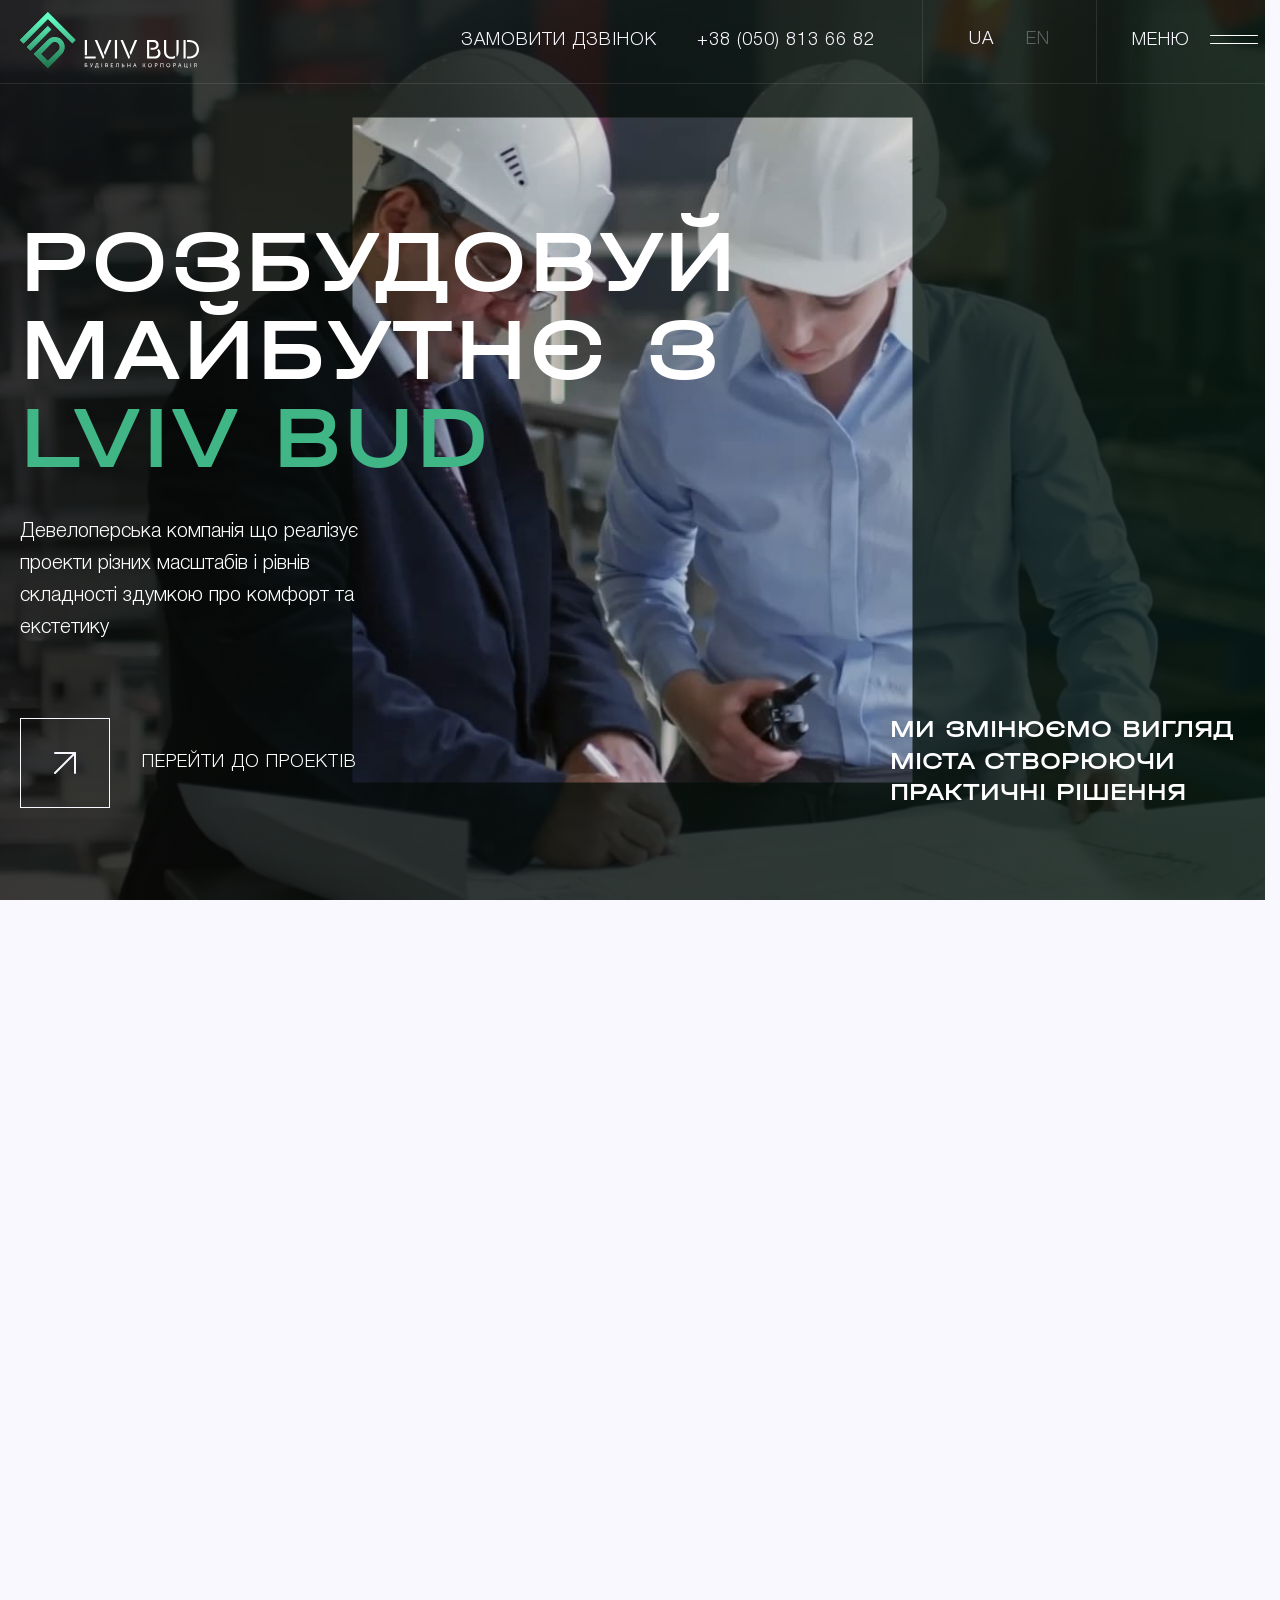
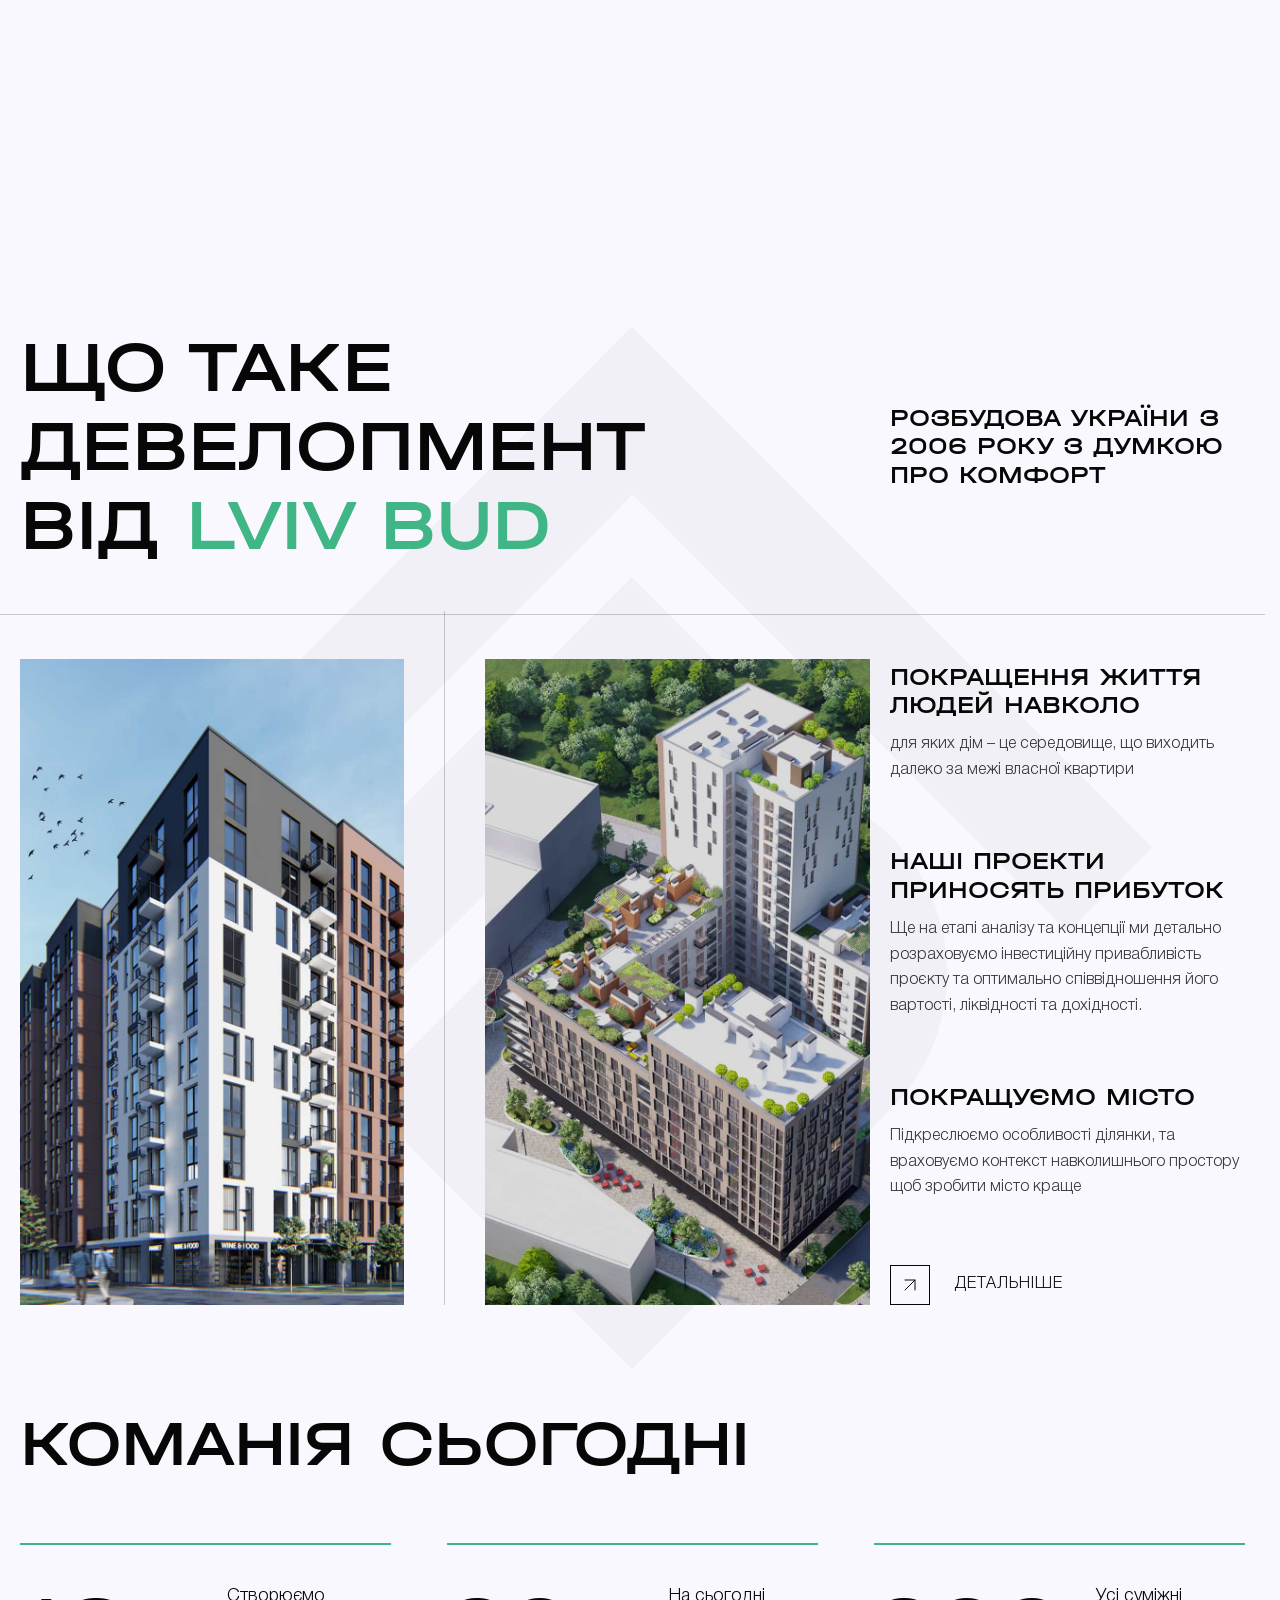
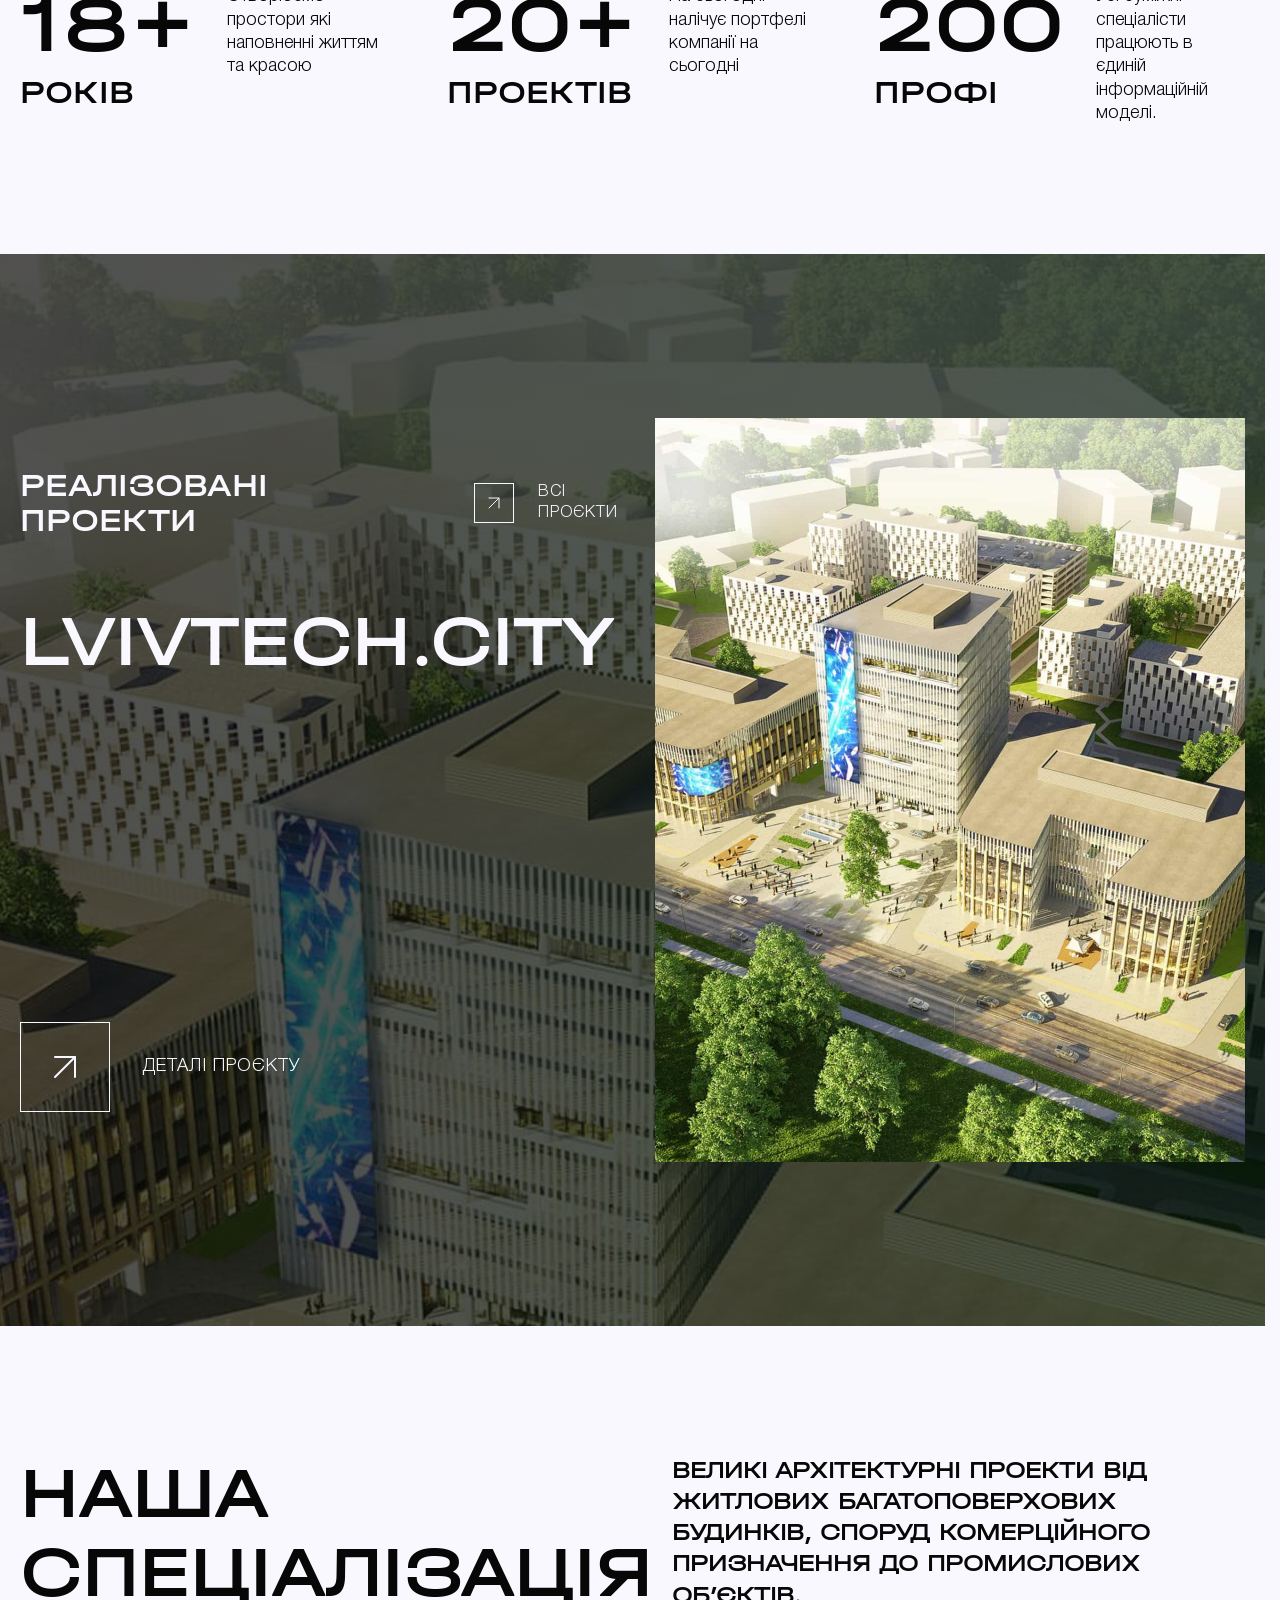
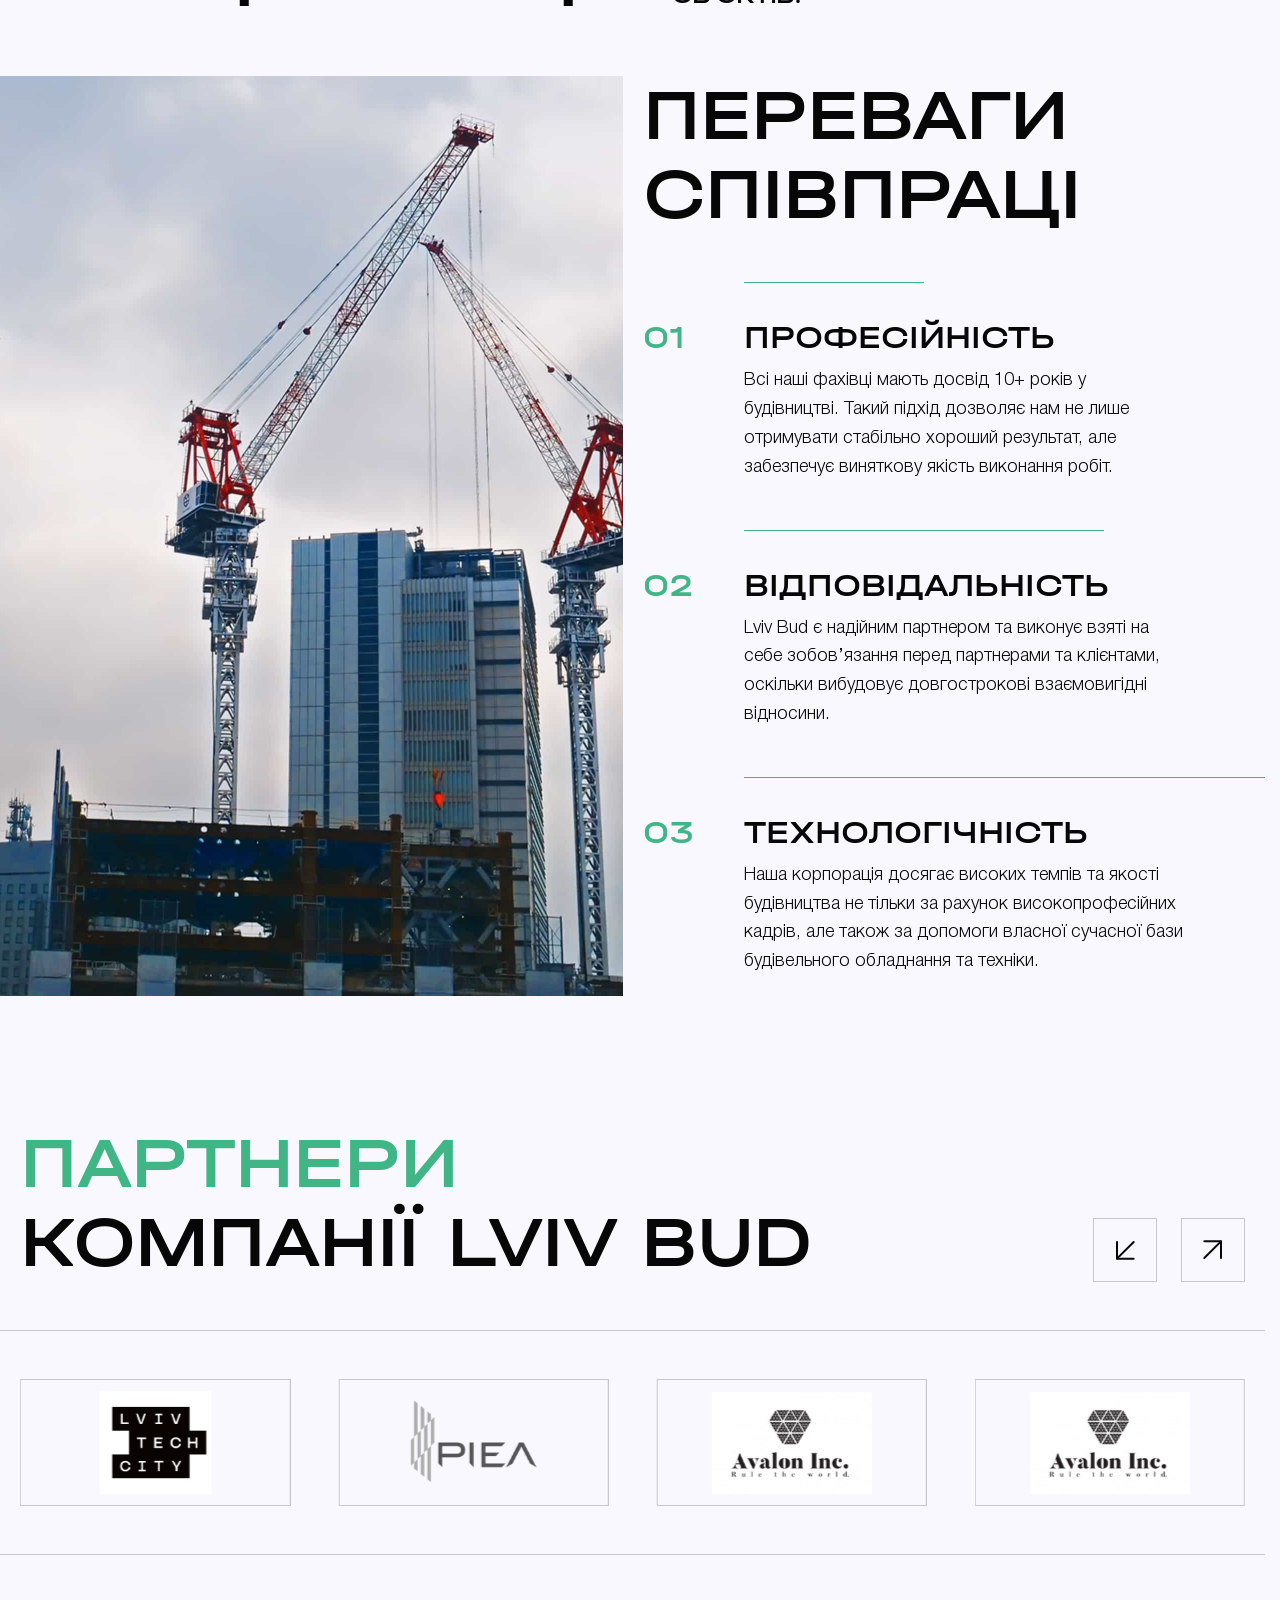
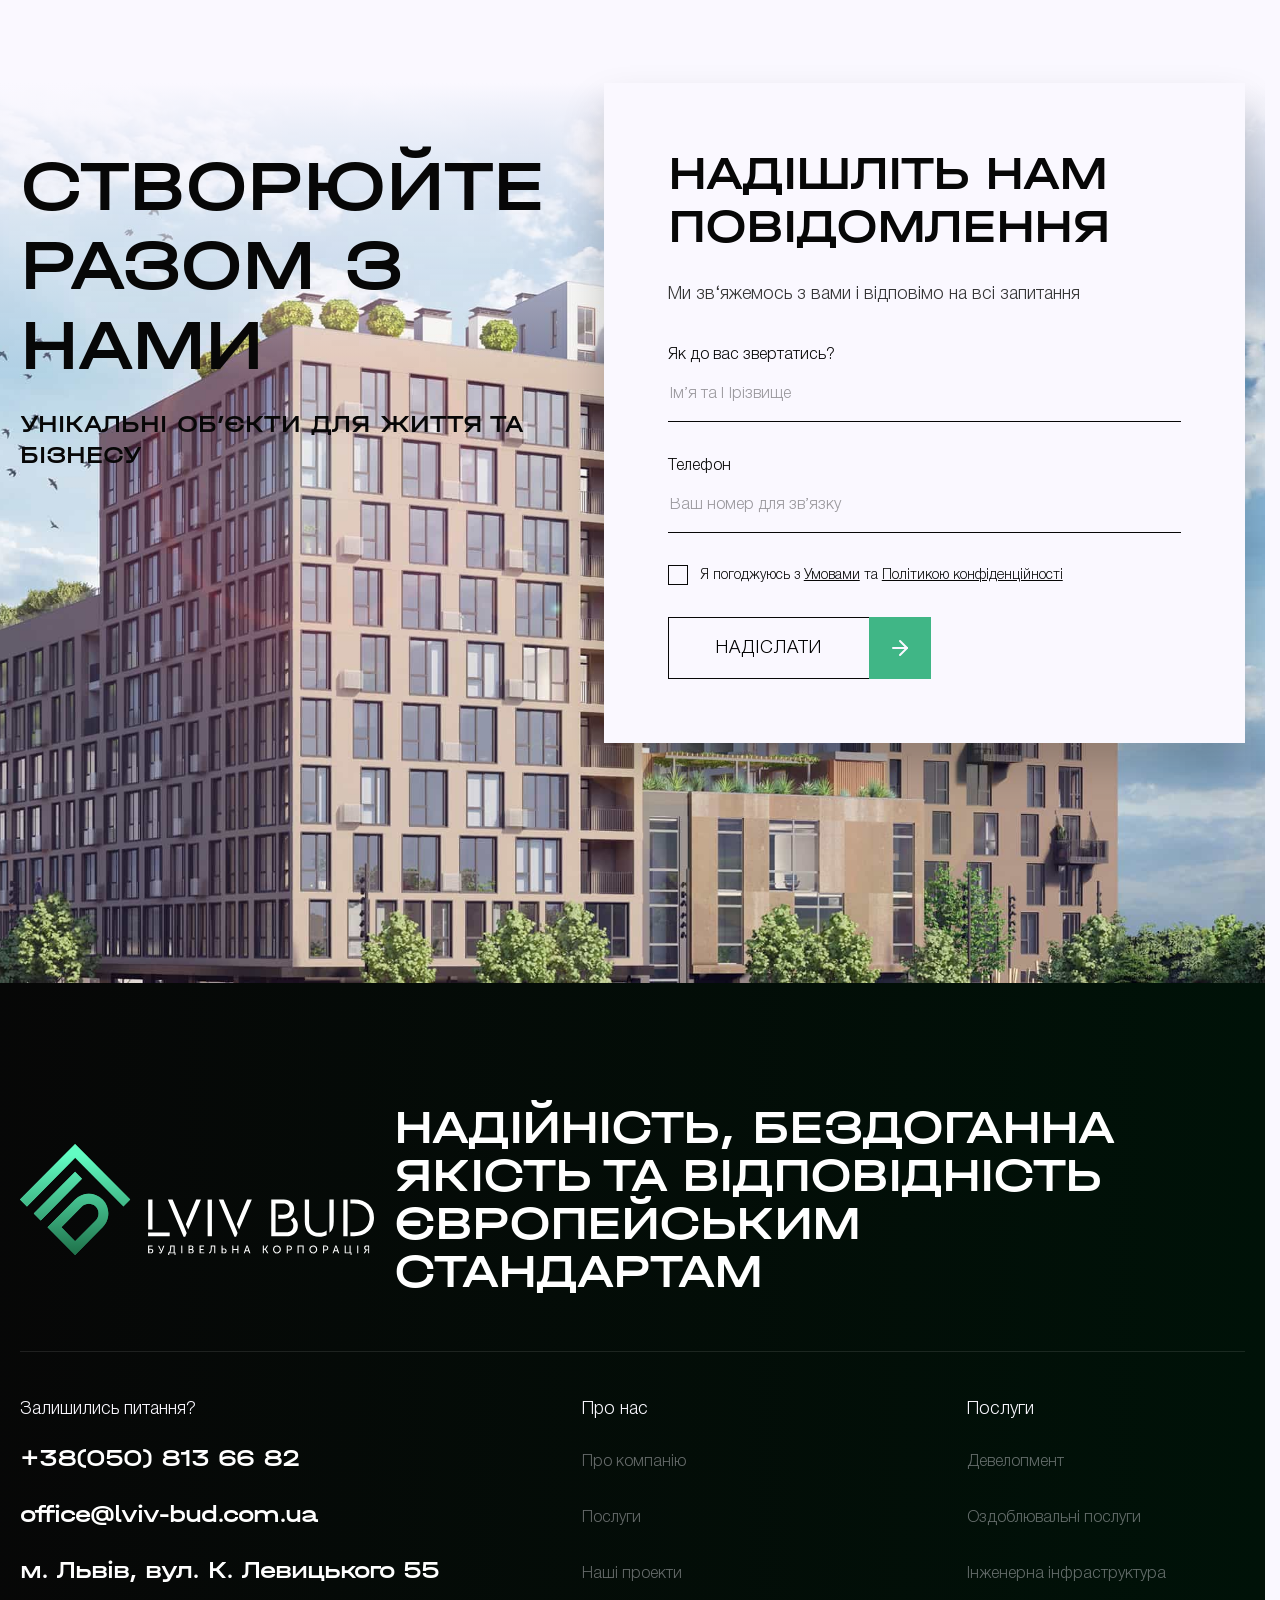
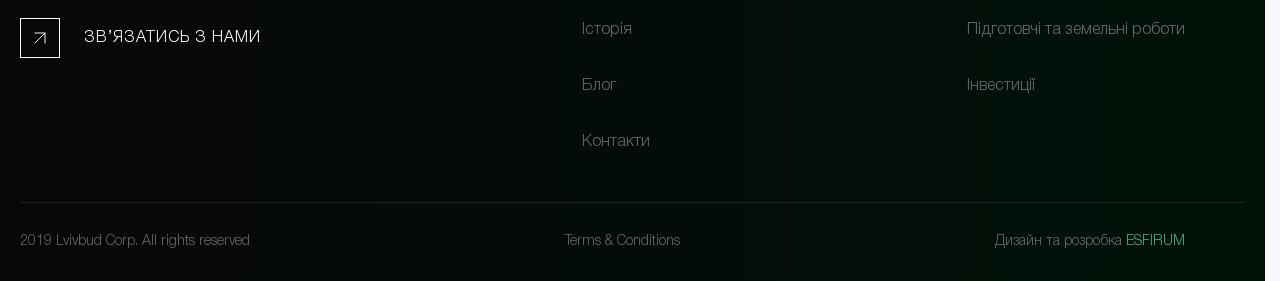
==== commit 29f40979: "fix bugs and added new components" ====
--- a/index.html
+++ b/index.html
@@ -208,7 +208,7 @@
                 </a>
                 <div class="header__info">
                     <div class="header__call">
-                        <a href="javascript: void(0)">замовити дзвінок</a>
+                        <a href="javascript: void(0)" class="js-open-modal">замовити дзвінок</a>
                         <a href="tel:+380508136682">
                             +38 (050) 813 66 82
                         </a>
@@ -229,6 +229,74 @@
             </div>
         </div>
     </header>
+    <div class="feedback-modal js-feedback-modal">
+        <div class="feedback-modal__wrapper">
+            <div class="form-box">
+                <button class="form-box__close js-close-modal">
+                    <svg width="28" height="28" viewBox="0 0 28 28" fill="none" xmlns="http://www.w3.org/2000/svg">
+                        <g clip-path="url(#clip0_313_3256)">
+                            <path d="M21.875 6.125L6.125 21.875" stroke="#FAF8FF" stroke-width="2"
+                                stroke-linecap="round" stroke-linejoin="round" />
+                            <path d="M21.875 21.875L6.125 6.125" stroke="#FAF8FF" stroke-width="2"
+                                stroke-linecap="round" stroke-linejoin="round" />
+                        </g>
+                        <defs>
+                            <clipPath id="clip0_313_3256">
+                                <rect width="28" height="28" fill="white" />
+                            </clipPath>
+                        </defs>
+                    </svg>
+                </button>
+                <h3 class="form-box__title">
+                    Передзвоніть мені
+                </h3>
+                <p class="form-box__subtitle">
+                    Звертаємо вашу увагу, що режим роботи служби підтримки з 10:00 до 17:00 (Пн.-Пт.). Сб.-Нд.: вихідні
+                    дні
+                </p>
+                <form class="form-box__review js-form">
+                    <div class="form-box__field">
+                        <label class="form-box__label" for="nameFieldModal">Як до вас звертатись?</label>
+                        <input class="form-box__input" type="text" name="name" id="nameFieldModal"
+                            placeholder="Ім’я та Прізвище" />
+                    </div>
+
+                    <div class="form-box__field">
+                        <label class="form-box__label" for="phoneFieldModal">Телефон</label>
+                        <input class="form__item-input" type="tel" name="phone" id="phoneFieldModal" autocomplete="tel"
+                            placeholder="Ваш номер для зв’язку" />
+                    </div>
+
+                    <div class="form-box__check">
+                        <input class="form-box__radio" type="checkbox" id="checkBoxModal" />
+                        <label class="form-box__check-label" for="checkBoxModal">
+                            <p class="form-box__check-text">
+                                Я погоджуюсь з
+                                <a href="#">Умовами</a> та
+                                <a href="#">Політикою конфіденційності</a>
+                            </p>
+                        </label>
+                    </div>
+                    <button class="form-box__submit" type="submit">
+                        <div class="text-wrapper">
+                            <div class="text-wrapper__items">
+                                <span>надіслати</span>
+                                <span>надіслати</span>
+                            </div>
+                        </div>
+                        <div class="img-wrapper">
+                            <div class="img-wrapper__items">
+                                <img width="24" height="24" src="./assets/images/icons/ico-arrow-right.svg"
+                                    alt="Icon" />
+                                <img width="24" height="24" src="./assets/images/icons/ico-arrow-right.svg"
+                                    alt="Icon" />
+                            </div>
+                        </div>
+                    </button>
+                </form>
+            </div>
+        </div>
+    </div>
     <main class="main main--home">
         <section class="hero">
             <div class="container">
@@ -263,6 +331,18 @@
                     </div>
                 </div>
             </div>
+            <div class="hero__inner">
+                <div class="hero__rect">
+                    <canvas width="800" height="500" id="heroCanvas"></canvas>
+                    <div class="hero__video">
+                        <video class="js-video" width="950" height="880" poster="./assets/images/bg-hero.jpg" muted
+                            autoplay loop playsinline>
+                            <source data-src="./assets/video/vid_main.mp4" type="video/mp4">
+                            <p>Your browser does not support the video tag.</p>
+                        </video>
+                    </div>
+                </div>
+            </div>
         </section>
         <section class="develop">
             <div class="develop__about">
@@ -391,6 +471,7 @@
             </div>
         </section>
         <section class="projects">
+            <img class="bg-thumbnail" src="./assets/images/bg-projects.jpg" alt="BG-thumb">
             <div class="container">
                 <div class="projects__content">
                     <div class="projects__head">
@@ -525,7 +606,7 @@
             </div>
             <div class="partners__content">
                 <div class="container">
-                    <div class="partners__gall swiper">
+                    <div class="partners__gall partners-swiper swiper">
                         <div class="partners__gall-wrapper swiper-wrapper">
                             <div class="partners__gall-slide swiper-slide">
                                 <div class="gall-box">
@@ -563,6 +644,7 @@
             </div>
         </section>
         <section class="form">
+            <img src="./assets/images/bg-form.jpg" alt="BG-thumb" class="bg-thumbnail">
             <div class="container">
                 <div class="form__content">
                     <h2 class="form__title h2">створюйте разом з нами</h2>
--- a/assets/css/style.min.css
+++ b/assets/css/style.min.css
@@ -1 +1 @@
-*,::before,::after{-webkit-box-sizing:border-box;box-sizing:border-box}:where(ul,ol):where([class]){padding-left:0}body,:where(blockquote,figure):where([class]){margin:0}:where(h1,h2,h3,h4,h5,h6,p,ul,ol,dl):where([class]){margin-block:0}:where(dd[class]){margin-left:0}:where(fieldset[class]){margin-left:0;padding:0;border:none}:where(ul[class]){list-style:none}:where(address[class]){font-style:normal}p{--paragraphMarginBottom: 24px;margin-block:0}p:where(:not([class]):not(:last-child)){margin-bottom:var(--paragraphMarginBottom)}img,video{display:block;max-width:100%;height:auto}input,textarea,select,button{font:inherit}html{height:100%;scrollbar-gutter:stable}html,:has(:target){scroll-behavior:smooth}body{min-height:100%;line-height:1.5}a:where([class]){display:-webkit-inline-box;display:-ms-inline-flexbox;display:inline-flex}button,label{cursor:pointer}:where([fill]:not([fill=none],[fill^=url])){fill:currentColor}:where([stroke]:not([stroke=none],[stroke^=url])){stroke:currentColor}svg *{-webkit-transition-property:fill,stroke;transition-property:fill,stroke}:where(table){border-collapse:collapse;border-color:currentColor}@media(prefers-reduced-motion: reduce){*,::before,::after{-webkit-animation-duration:.01ms !important;animation-duration:.01ms !important;-webkit-animation-iteration-count:1 !important;animation-iteration-count:1 !important;-webkit-transition-duration:.01ms !important;transition-duration:.01ms !important;scroll-behavior:auto !important}}:root{--container-width: 1520px;--container-padding: 20px;--ff-primary: "Halvar", sans-serif;--ff-secondary: "Helvetica", sans-serif;--light-grey: #faf8ff;--dark-grey: #343434;--white-color: #fff;--black-color: #070707;--accent-color: #40b686;--section-padding: 128px;--section-padding-lg: 164px}@media(max-width: 991px){:root{--section-padding: 85px;--section-padding-lg: 110px}}@media(max-width: 767px){:root{--section-padding: 64px;--section-padding-lg: 82px}}@font-face{font-family:"Halvar";src:url("../fonts/PrimaryFont_500.woff2") format("woff2");font-weight:500;font-display:swap;font-style:normal}@font-face{font-family:"Helvetica";src:url("../fonts/SecondaryFont_400.woff2") format("woff2");font-weight:400;font-display:swap;font-style:normal}html,body{min-height:100vh;display:-webkit-box;display:-ms-flexbox;display:flex;-webkit-box-orient:vertical;-webkit-box-direction:normal;-ms-flex-direction:column;flex-direction:column}body{font:400 16px/1.5 var(--ff-secondary);color:var(--black-color);background:var(--light-grey)}body:not(:has(.main--home)) .header{background:var(--light-grey);color:var(--black-color);border-color:#dfdfdf}body:not(:has(.main--home)) .header--transparent{background:rgba(0,0,0,0);border-color:rgba(7,7,7,.1)}body:not(:has(.main--home)) .header--transparent .header__lang::after,body:not(:has(.main--home)) .header--transparent .header__lang::before{background:rgba(7,7,7,.1)}body:not(:has(.main--home)) .header__lang::after,body:not(:has(.main--home)) .header__lang::before{background:#dfdfdf}body:not(:has(.main--home)) .header__logo svg{color:var(--black-color)}body:not(:has(.main--home)) .header__menu-btn::after,body:not(:has(.main--home)) .header__menu-btn::before{background:var(--black-color)}main{-webkit-box-flex:1;-ms-flex:1;flex:1}button{padding:0;background:rgba(0,0,0,0);border:none;outline:none;display:-webkit-box;display:-ms-flexbox;display:flex}a{color:inherit;text-decoration:none}.container{max-width:1520px;padding-inline:20px;margin:0 auto}.container--lg{max-width:1580px}.container--right{padding-left:calc((100% - var(--container-width))/2 + var(--container-padding))}.container--left{padding-right:calc((100% - var(--container-width))/2 + var(--container-padding))}@media(max-width: 767px){section{scroll-margin-top:80px}}.h2{font:500 72px/110% var(--ff-primary);letter-spacing:-1px;text-transform:uppercase}.h2 span{color:var(--accent-color)}.header{z-index:10;position:fixed;overflow:hidden;width:100%;padding-block:12px 15px;border-bottom:1px solid rgba(255,255,255,.1);color:var(--light-grey);-webkit-transition:all 0.3s linear;transition:all 0.3s linear}.header--scrolled,.header--transparent{border-color:rgba(7,7,7,.1);color:var(--black-color)}.header--scrolled .header__logo svg,.header--transparent .header__logo svg{color:var(--black-color)}.header--scrolled .header__lang::after,.header--scrolled .header__lang::before,.header--transparent .header__lang::after,.header--transparent .header__lang::before{background:rgba(7,7,7,.1)}.header--scrolled .header__menu-btn::after,.header--scrolled .header__menu-btn::before,.header--transparent .header__menu-btn::after,.header--transparent .header__menu-btn::before{background:var(--black-color)}.header--scrolled{background:var(--light-grey)}.header--transparent{background:rgba(0,0,0,0)}.header__panel{display:-webkit-box;display:-ms-flexbox;display:flex;gap:20px;-webkit-box-align:center;-ms-flex-align:center;align-items:center;-webkit-box-pack:justify;-ms-flex-pack:justify;justify-content:space-between}.header__logo{max-width:179px}.header__logo svg{width:100%;color:var(--white-color);-webkit-transition:all 0.3s linear;transition:all 0.3s linear}.header__info{display:-webkit-box;display:-ms-flexbox;display:flex;-webkit-box-align:center;-ms-flex-align:center;align-items:center}.header__call{display:-webkit-box;display:-ms-flexbox;display:flex;-webkit-box-align:center;-ms-flex-align:center;align-items:center;gap:40px;margin-right:47px}.header__call a{font:400 18px/100% var(--ff-secondary);letter-spacing:1px;text-transform:uppercase;-webkit-transition:all 0.3s linear;transition:all 0.3s linear}.header__lang{display:-webkit-box;display:-ms-flexbox;display:flex;-webkit-box-align:center;-ms-flex-align:center;align-items:center;gap:32px;margin-right:35px;padding-inline:47px;position:relative}.header__lang::after,.header__lang::before{content:"";position:absolute;height:100px;width:1px;pointer-events:none;background:rgba(250,248,255,.1);-webkit-transition:all 0.3s linear;transition:all 0.3s linear}.header__lang::after{left:0}.header__lang::before{right:0}.header__lang-link{font:400 18px/100% var(--ff-secondary);letter-spacing:1px;text-transform:uppercase;opacity:.3;-webkit-transition:all 0.3s linear;transition:all 0.3s linear}.header__lang-link.lang--active{opacity:1}.header__menu{display:-webkit-box;display:-ms-flexbox;display:flex;-webkit-box-align:center;-ms-flex-align:center;align-items:center;gap:18px;color:inherit;-webkit-transition:all 0.3s linear;transition:all 0.3s linear}.header__menu-text{font:400 18px/100% var(--ff-secondary);letter-spacing:1px;text-transform:uppercase;-webkit-transition:all 0.3s linear;transition:all 0.3s linear}.header__menu-btn{width:52px;height:23px;display:-webkit-box;display:-ms-flexbox;display:flex;position:relative}.header__menu-btn::after,.header__menu-btn::before{content:"";height:1px;width:48px;position:absolute;border-radius:2px;left:50%;-webkit-transform:translateX(-50%) rotate(0deg);transform:translateX(-50%) rotate(0deg);background:var(--white-color);-webkit-transition:all 0.3s linear;transition:all 0.3s linear}.header__menu-btn::after{top:6px}.header__menu-btn::before{bottom:8px}.header__menu.transformed .header__menu-btn::after{-webkit-transform:translateX(-50%) rotate(45deg);transform:translateX(-50%) rotate(45deg);top:14px}.header__menu.transformed .header__menu-btn::before{-webkit-transform:translateX(-50%) rotate(-45deg);transform:translateX(-50%) rotate(-45deg)}.footer{padding-block:120px 32px;background:-webkit-gradient(linear, left top, right top, color-stop(-1.17%, #070707), to(#001208));background:linear-gradient(90deg, #070707 -1.17%, #001208 100%)}.footer__head{display:-webkit-box;display:-ms-flexbox;display:flex;-webkit-box-align:center;-ms-flex-align:center;align-items:center;-webkit-box-pack:justify;-ms-flex-pack:justify;justify-content:space-between;gap:20px;padding-bottom:56px;border-bottom:1px solid rgba(250,248,255,.1)}.footer__logo{max-width:354px;width:100%;color:var(--white-color)}.footer__logo img{width:100%;height:100%}.footer__title{max-width:901px;font:500 48px/100% var(--ff-primary);letter-spacing:-1px;text-transform:uppercase;color:var(--white-color)}.footer__info{padding-block:48px}.footer__info-wrapper{max-width:1165px;display:-webkit-box;display:-ms-flexbox;display:flex;gap:20px;-webkit-box-align:start;-ms-flex-align:start;align-items:flex-start;-webkit-box-pack:justify;-ms-flex-pack:justify;justify-content:space-between}.footer__info-title{font:500 18px/100% var(--ff-secondary);color:var(--light-grey)}.footer__info-contacts .footer__info-title{margin-bottom:28px}.footer__info-contacts .footer__info-list{display:-webkit-box;display:-ms-flexbox;display:flex;-webkit-box-orient:vertical;-webkit-box-direction:normal;-ms-flex-direction:column;flex-direction:column;gap:28px;margin-bottom:32px}.footer__info-contacts .footer__info-link{font:500 24px/100% var(--ff-primary);letter-spacing:-1px;color:var(--white-color)}.footer__info-nav{max-width:603px;width:100%;display:-webkit-box;display:-ms-flexbox;display:flex;-webkit-box-align:start;-ms-flex-align:start;align-items:flex-start;gap:20px;-webkit-box-pack:justify;-ms-flex-pack:justify;justify-content:space-between}.footer__info-list{display:-webkit-box;display:-ms-flexbox;display:flex;-webkit-box-orient:vertical;-webkit-box-direction:normal;-ms-flex-direction:column;flex-direction:column;gap:32px}.footer__info-link{font:400 16px/100% var(--ff-secondary);color:rgba(250,248,255,.4);-webkit-transition:all 0.3s linear;transition:all 0.3s linear}@media(hover: hover){.footer__info-link:hover{color:var(--accent-color)}}@media(hover: none){.footer__info-link:active{color:var(--accent-color)}}.footer__info-cta span:last-child{color:var(--white-color)}.footer__copy{font:400 14px/100% var(--ff-secondary);padding-top:32px;border-top:1px solid rgba(250,248,255,.1);color:rgba(250,248,255,.4)}.footer__copy-wrapper{max-width:1165px;display:-webkit-box;display:-ms-flexbox;display:flex;gap:20px;-webkit-box-align:center;-ms-flex-align:center;align-items:center;-webkit-box-pack:justify;-ms-flex-pack:justify;justify-content:space-between}.footer__copy-link{font:inherit}.footer__copy-text{font:inherit}.footer__copy-text span{text-transform:uppercase;color:var(--accent-color)}.link--primary{-webkit-box-align:center;-ms-flex-align:center;align-items:center}.link--primary span:first-child{display:-webkit-inline-box;display:-ms-inline-flexbox;display:inline-flex;-ms-flex-negative:0;flex-shrink:0;-webkit-box-shadow:none;box-shadow:none;-webkit-transition:all 0.3s linear;transition:all 0.3s linear}.link--primary span:first-child svg{-webkit-transition:all 0.3s linear;transition:all 0.3s linear}@media(hover: hover){.link--primary:hover span:first-child{background:var(--accent-color);-webkit-box-shadow:0px 12px 48px 4px rgba(61,221,156,.2);box-shadow:0px 12px 48px 4px rgba(61,221,156,.2)}.link--primary:hover span:first-child svg{-webkit-transform:rotate(45deg);transform:rotate(45deg)}}@media(hover: none){.link--primary:active span:first-child{background:var(--accent-color);-webkit-box-shadow:0px 12px 48px 4px rgba(61,221,156,.2);box-shadow:0px 12px 48px 4px rgba(61,221,156,.2)}.link--primary:active span:first-child svg{-webkit-transform:rotate(45deg);transform:rotate(45deg)}}.link--primary.link--lg{gap:32px}.link--primary.link--lg span:first-child{padding:20px}.link--primary.link--lg span:first-child svg{width:48px;height:48px}.link--primary.link--lg span:last-child{font:400 18px/130% var(--ff-secondary);letter-spacing:1px;text-transform:uppercase}.link--primary.link--sm{gap:24px}.link--primary.link--sm span:first-child{padding:7px}.link--primary.link--sm span:first-child svg{width:24px;height:24px}.link--primary.link--sm span:last-child{font:400 16px/130% var(--ff-secondary);letter-spacing:1px;text-transform:uppercase}.link--primary.link--light span:first-child{border:1px solid var(--light-grey);color:var(--light-grey)}.link--primary.link--dark span:first-child{border:1px solid var(--black-color);color:var(--black-color)}@media(hover: hover){.link--primary.hover--light:hover span:first-child{border-color:var(--accent-color)}.link--primary.hover--light:hover span:first-child svg{color:var(--light-grey)}}@media(hover: none){.link--primary.hover--light:active span:first-child{border-color:var(--accent-color)}.link--primary.hover--light:active span:first-child svg{color:var(--light-grey)}}@media(hover: hover){.link--primary.hover--dark:hover span:first-child{border-color:var(--accent-color)}.link--primary.hover--dark:hover span:first-child svg{color:var(--black-color)}}@media(hover: none){.link--primary.hover--dark:active span:first-child{border-color:var(--accent-color)}.link--primary.hover--dark:active span:first-child svg{color:var(--black-color)}}.aside-menu{position:fixed;overflow:hidden;inset:0;width:100%;height:100%;z-index:10;display:-webkit-box;display:-ms-flexbox;display:flex;opacity:0;visibility:hidden;background:var(--light-grey);-webkit-transition:all 0.5s linear;transition:all 0.5s linear}.aside-menu.shown{opacity:1;visibility:visible}.aside-menu.shown .aside-menu__inner{-webkit-transform:translateX(0);transform:translateX(0)}.aside-menu .container{width:100%;height:100%;display:-webkit-box;display:-ms-flexbox;display:flex;-webkit-box-align:stretch;-ms-flex-align:stretch;align-items:stretch}.aside-menu__inner{width:50%;height:100%;-webkit-transition:all 0.5s linear;transition:all 0.5s linear}.aside-menu__inner:first-child{-webkit-transform:translateX(-100%);transform:translateX(-100%)}.aside-menu__inner:last-child{-webkit-transform:translateX(100%);transform:translateX(100%)}.aside-menu__col{width:100%;height:100%}.aside-menu__col.col--menu{padding-block:150px 20px;display:-webkit-box;display:-ms-flexbox;display:flex;-webkit-box-pack:center;-ms-flex-pack:center;justify-content:center}.aside-menu__col img{width:100%;height:100%;-o-object-fit:cover;object-fit:cover}.aside-menu__nav{overflow:scroll;padding-inline:20px;display:-webkit-box;display:-ms-flexbox;display:flex;-webkit-box-orient:vertical;-webkit-box-direction:normal;-ms-flex-direction:column;flex-direction:column;-webkit-box-align:center;-ms-flex-align:center;align-items:center;width:100%;scrollbar-width:none;-ms-overflow-style:none}.aside-menu__nav::-webkit-scrollbar{display:none}.aside-menu__list{display:-webkit-box;display:-ms-flexbox;display:flex;-webkit-box-orient:vertical;-webkit-box-direction:normal;-ms-flex-direction:column;flex-direction:column;width:100%;-webkit-box-align:center;-ms-flex-align:center;align-items:center}.aside-menu__list--main{gap:20px;margin-bottom:80px}.aside-menu__list--main .aside-menu__link{position:relative;overflow:hidden;padding-bottom:20px;width:100%;max-width:464px;border-bottom:1px solid rgba(7,7,7,.1)}.aside-menu__list--main .aside-menu__link span{width:100%;font:500 32px/100% var(--ff-primary);text-transform:uppercase;-webkit-transition:all 0.3s linear;transition:all 0.3s linear}.aside-menu__list--main .aside-menu__link span:first-child{color:var(--black-color)}.aside-menu__list--main .aside-menu__link span:last-child{position:absolute;-webkit-transform:translateY(200%);transform:translateY(200%);top:0;color:var(--accent-color)}@media(hover: hover){.aside-menu__list--main .aside-menu__link:hover span:first-child{-webkit-transform:translateY(-100%);transform:translateY(-100%)}.aside-menu__list--main .aside-menu__link:hover span:last-child{-webkit-transform:translateY(0);transform:translateY(0)}}@media(hover: none){.aside-menu__list--main .aside-menu__link:active span:first-child{-webkit-transform:translateY(-100%);transform:translateY(-100%)}.aside-menu__list--main .aside-menu__link:active span:last-child{-webkit-transform:translateY(0);transform:translateY(0)}}.aside-menu__list--secondary{gap:32px}.aside-menu__list--secondary .aside-menu__link{font:400 18px/100% var(--ff-secondary);color:var(--dark-grey);-webkit-transition:all 0.3s linear;transition:all 0.3s linear}@media(hover: hover){.aside-menu__list--secondary .aside-menu__link:hover{color:var(--accent-color)}}@media(hover: none){.aside-menu__list--secondary .aside-menu__link:active{color:var(--accent-color)}}.aside-menu__item{width:50%}.form-box{max-width:643px;width:100%;padding:64px;-webkit-box-shadow:0px 24px 40px 0px rgba(0,0,0,.2);box-shadow:0px 24px 40px 0px rgba(0,0,0,.2);background:var(--light-grey)}.form-box__title{font:500 48px/110% var(--ff-primary);text-transform:uppercase;letter-spacing:-1px;margin-bottom:32px}.form-box__subtitle{font:400 18px/100% var(--ff-secondary);margin-bottom:40px;color:var(--dark-grey)}.form-box__review{display:-webkit-box;display:-ms-flexbox;display:flex;-webkit-box-orient:vertical;-webkit-box-direction:normal;-ms-flex-direction:column;flex-direction:column;gap:32px}.form-box__field{display:-webkit-box;display:-ms-flexbox;display:flex;-webkit-box-orient:vertical;-webkit-box-direction:normal;-ms-flex-direction:column;flex-direction:column}.form-box__input,.form-box input[type=text],.form-box input[type=tel],.form-box input[type=number]{padding-block:15px;border:none;background:rgba(0,0,0,0);outline:none;border-bottom:1px solid var(--black-color)}.form-box__input::-webkit-input-placeholder, .form-box input[type=text]::-webkit-input-placeholder, .form-box input[type=tel]::-webkit-input-placeholder, .form-box input[type=number]::-webkit-input-placeholder{color:rgba(7,7,7,.4)}.form-box__input::-moz-placeholder, .form-box input[type=text]::-moz-placeholder, .form-box input[type=tel]::-moz-placeholder, .form-box input[type=number]::-moz-placeholder{color:rgba(7,7,7,.4)}.form-box__input:-ms-input-placeholder, .form-box input[type=text]:-ms-input-placeholder, .form-box input[type=tel]:-ms-input-placeholder, .form-box input[type=number]:-ms-input-placeholder{color:rgba(7,7,7,.4)}.form-box__input::-ms-input-placeholder, .form-box input[type=text]::-ms-input-placeholder, .form-box input[type=tel]::-ms-input-placeholder, .form-box input[type=number]::-ms-input-placeholder{color:rgba(7,7,7,.4)}.form-box__input::placeholder,.form-box input[type=text]::placeholder,.form-box input[type=tel]::placeholder,.form-box input[type=number]::placeholder{color:rgba(7,7,7,.4)}.form-box__submit,.form-box input[type=submit]{width:-webkit-max-content;width:-moz-max-content;width:max-content;-webkit-box-align:center;-ms-flex-align:center;align-items:center;-webkit-transition:all 0.3s linear;transition:all 0.3s linear}.form-box__submit .text-wrapper,.form-box input[type=submit] .text-wrapper{font:400 18px/100% var(--ff-secondary);text-transform:uppercase;letter-spacing:1px;padding:21px 47px;border-width:1px 0px 1px 1px;border-style:solid;border-color:var(--black-color)}.form-box__submit .text-wrapper__items,.form-box input[type=submit] .text-wrapper__items{position:relative;overflow:hidden}.form-box__submit .text-wrapper__items span,.form-box input[type=submit] .text-wrapper__items span{display:block;-webkit-transition:all 0.3s linear;transition:all 0.3s linear}.form-box__submit .text-wrapper__items span:last-child,.form-box input[type=submit] .text-wrapper__items span:last-child{position:absolute;left:0;bottom:-100%}.form-box__submit .img-wrapper,.form-box input[type=submit] .img-wrapper{overflow:hidden;position:relative;padding:19px;display:-webkit-box;display:-ms-flexbox;display:flex;-webkit-box-align:center;-ms-flex-align:center;align-items:center;-webkit-box-pack:center;-ms-flex-pack:center;justify-content:center;background-color:var(--accent-color)}.form-box__submit .img-wrapper__items,.form-box input[type=submit] .img-wrapper__items{overflow:hidden;position:relative;width:24px;height:24px}.form-box__submit .img-wrapper__items img,.form-box input[type=submit] .img-wrapper__items img{width:100%;height:100%;-webkit-transition:all 0.3s linear;transition:all 0.3s linear}.form-box__submit .img-wrapper__items img:last-child,.form-box input[type=submit] .img-wrapper__items img:last-child{position:absolute;top:50%;left:50%;-webkit-transform:translate(-135%, -50%);transform:translate(-135%, -50%)}@media(hover: hover){.form-box__submit:hover .text-wrapper__items span:first-child,.form-box input[type=submit]:hover .text-wrapper__items span:first-child{-webkit-transform:translateY(-100%);transform:translateY(-100%)}.form-box__submit:hover .text-wrapper__items span:last-child,.form-box input[type=submit]:hover .text-wrapper__items span:last-child{bottom:0}.form-box__submit:hover .img-wrapper__items img:first-child,.form-box input[type=submit]:hover .img-wrapper__items img:first-child{-webkit-transform:translateX(100%);transform:translateX(100%)}.form-box__submit:hover .img-wrapper__items img:last-child,.form-box input[type=submit]:hover .img-wrapper__items img:last-child{-webkit-transform:translate(-50%, -50%);transform:translate(-50%, -50%)}}@media(hover: none){.form-box__submit:active .text-wrapper__items span:first-child,.form-box input[type=submit]:active .text-wrapper__items span:first-child{-webkit-transform:translateY(-100%);transform:translateY(-100%)}.form-box__submit:active .text-wrapper__items span:last-child,.form-box input[type=submit]:active .text-wrapper__items span:last-child{bottom:0}.form-box__submit:active .img-wrapper__items img:first-child,.form-box input[type=submit]:active .img-wrapper__items img:first-child{-webkit-transform:translateX(100%);transform:translateX(100%)}.form-box__submit:active .img-wrapper__items img:last-child,.form-box input[type=submit]:active .img-wrapper__items img:last-child{-webkit-transform:translate(-50%, -50%);transform:translate(-50%, -50%)}}.form-box__check{position:relative}.form-box__check__radio,.form-box__check input[type=checkbox]{position:absolute;top:0;left:0;opacity:0;visibility:hidden;width:1px;height:1px}.form-box__check__radio:checked+label::after,.form-box__check input[type=checkbox]:checked+label::after{opacity:1}.form-box__check__radio:checked+label::before,.form-box__check input[type=checkbox]:checked+label::before{background:var(--accent-color);border-color:var(--accent-color)}.form-box__check-label{display:-webkit-box;display:-ms-flexbox;display:flex;-webkit-box-align:center;-ms-flex-align:center;align-items:center;gap:12px}.form-box__check-label::before{content:"";display:-webkit-inline-box;display:-ms-inline-flexbox;display:inline-flex;width:20px;height:20px;border:1px solid var(--black-color);-webkit-transition:all 0.3s linear;transition:all 0.3s linear}.form-box__check-label::after{content:url("data:image/svg+xml,%3csvg fill='none' stroke='%23ffffff' stroke-width='2' viewBox='0 0 24 24' xmlns='http://www.w3.org/2000/svg'%3e%3cpath d='M5 13l4 4L19 7'/%3e%3c/svg%3e");position:absolute;left:3px;top:1px;width:14px;height:14px;pointer-events:none;opacity:0;color:#fff;-webkit-transition:all 0.3s linear;transition:all 0.3s linear}.form-box__check-text{padding-top:3px;font:400 14px/100% var(--ff-secondary)}.form-box__check-text a{text-decoration:underline}.form-box input:-webkit-autofill,.form-box input:-webkit-autofill:hover,.form-box input:-webkit-autofill:focus,.form-box textarea:-webkit-autofill,.form-box textarea:-webkit-autofill:hover,.form-box textarea:-webkit-autofill:focus,.form-box select:-webkit-autofill{-webkit-transition:background-color 9999s ease-in-out 0s;transition:background-color 9999s ease-in-out 0s;-webkit-text-fill-color:#000}.form-box input[type=number]::-webkit-outer-spin-button,.form-box input[type=number]::-webkit-inner-spin-button{-webkit-appearance:none;margin:0}.form-box input[type=number]{-moz-appearance:textfield}.card-project{display:-webkit-box;display:-ms-flexbox;display:flex;-webkit-box-orient:vertical;-webkit-box-direction:normal;-ms-flex-direction:column;flex-direction:column;gap:32px;padding-bottom:48px;border-bottom:1px solid var(--dark-grey)}.card-project__status{font:400 18px/100% var(--ff-secondary);display:-webkit-box;display:-ms-flexbox;display:flex;-webkit-box-align:center;-ms-flex-align:center;align-items:center;gap:12px;margin-bottom:24px}.card-project__status::before{margin-top:-3px;content:"";width:12px;height:12px;display:-webkit-inline-box;display:-ms-inline-flexbox;display:inline-flex;-ms-flex-negative:0;flex-shrink:0}.card-project__preview{position:relative;max-width:686px;height:488px;overflow:hidden}.card-project__preview::after{content:"";position:absolute;inset:0;width:100%;height:100%;opacity:0;background:var(--black-color);-webkit-transition:all 0.3s linear;transition:all 0.3s linear}.card-project__cta{position:absolute;top:50%;left:50%;z-index:2;-webkit-transform:translate(-50%, -20%);transform:translate(-50%, -20%);display:-webkit-box;display:-ms-flexbox;display:flex;-webkit-box-align:center;-ms-flex-align:center;align-items:center;gap:32px;opacity:0;-webkit-transition:all 0.3s linear;transition:all 0.3s linear}.card-project__cta span:first-child{display:-webkit-inline-box;display:-ms-inline-flexbox;display:inline-flex;-ms-flex-negative:0;flex-shrink:0;-webkit-box-shadow:none;box-shadow:none;padding:20px;border:1px solid var(--light-grey);color:var(--light-grey);-webkit-transition:all 0.5s linear;transition:all 0.5s linear}.card-project__cta span:first-child svg{width:48px;height:48px;-webkit-transition:all 0.5s linear;transition:all 0.5s linear}.card-project__cta span:last-child{font:400 18px/130% var(--ff-secondary);letter-spacing:1px;text-transform:uppercase;color:var(--white-color)}.card-project__thumb{width:100%;height:100%}.card-project__thumb img{width:100%;height:100%;-o-object-fit:cover;object-fit:cover;-webkit-transition:all 0.4s linear;transition:all 0.4s linear}.card-project__title{font:500 32px/100% var(--ff-primary);text-transform:uppercase;letter-spacing:-1px;margin-bottom:24px;-webkit-transition:all 0.3s linear;transition:all 0.3s linear}.card-project__location{font:500 20px/100% var(--ff-primary);text-transform:uppercase;letter-spacing:-1px}.card-project.card--done .card-project__status::before{background:#40b686}.card-project.card--in-progress .card-project__status::before{background:#eddf1b}@media(hover: hover){.card-project:hover .card-project__title{color:var(--accent-color)}.card-project:hover .card-project__preview::after{opacity:.4}.card-project:hover .card-project__thumb img{-webkit-transform:scale(1.1);transform:scale(1.1)}.card-project:hover .card-project__cta{-webkit-transform:translate(-50%, -50%);transform:translate(-50%, -50%);opacity:1}.card-project:hover .card-project__cta span:first-child{background:var(--accent-color);border-color:var(--accent-color);-webkit-box-shadow:0px 12px 48px 4px rgba(61,221,156,.2);box-shadow:0px 12px 48px 4px rgba(61,221,156,.2)}.card-project:hover .card-project__cta span:first-child svg{-webkit-transform:rotate(45deg);transform:rotate(45deg);color:var(--light-grey)}}@media(hover: none){.card-project:active .card-project__title{color:var(--accent-color)}.card-project:active .card-project__preview::after{opacity:.4}.card-project:active .card-project__thumb img{-webkit-transform:scale(1.1);transform:scale(1.1)}.card-project:active .card-project__cta{-webkit-transform:translate(-50%, -50%);transform:translate(-50%, -50%);opacity:1}.card-project:active .card-project__cta span:first-child{background:var(--accent-color);border-color:var(--accent-color);-webkit-box-shadow:0px 12px 48px 4px rgba(61,221,156,.2);box-shadow:0px 12px 48px 4px rgba(61,221,156,.2)}.card-project:active .card-project__cta span:first-child svg{-webkit-transform:rotate(45deg);transform:rotate(45deg);color:var(--light-grey)}}.blog-card{-webkit-box-orient:vertical;-webkit-box-direction:normal;-ms-flex-direction:column;flex-direction:column;gap:20px}.blog-card__row:first-child{position:relative;height:372px}.blog-card__row:first-child::after{pointer-events:none;content:"";position:absolute;inset:0;width:100%;height:100%;opacity:0;background:#070707;-webkit-transition:all 0.3s linear;transition:all 0.3s linear}.blog-card__cta{z-index:2;position:absolute;top:50%;left:50%;-webkit-transform:translate(-50%, -30%);transform:translate(-50%, -30%);opacity:0;display:-webkit-inline-box;display:-ms-inline-flexbox;display:inline-flex;-webkit-box-align:center;-ms-flex-align:center;align-items:center;-webkit-box-pack:center;-ms-flex-pack:center;justify-content:center;width:48px;height:48px;background:var(--accent-color);-webkit-transition:all 0.3s linear;transition:all 0.3s linear}.blog-card__cta svg{width:28px;height:28px;display:-webkit-inline-box;display:-ms-inline-flexbox;display:inline-flex;color:var(--light-grey)}.blog-card__thumb{width:100%;height:100%;overflow:hidden}.blog-card__thumb img{width:100%;height:100%;-o-object-fit:cover;object-fit:cover;-webkit-transition:all 0.3s linear;transition:all 0.3s linear}.blog-card__status{z-index:2;font:400 16px/100% var(--ff-secondary);position:absolute;display:-webkit-inline-box;display:-ms-inline-flexbox;display:inline-flex;top:20px;left:20px;padding:8px 12px}.blog-card__date{font:400 18px/100% var(--ff-secondary);display:-webkit-box;display:-ms-flexbox;display:flex;-webkit-box-align:center;-ms-flex-align:center;align-items:center;gap:12px;margin-bottom:16px;color:var(--dark-grey)}.blog-card__date::before{content:"";display:-webkit-inline-box;display:-ms-inline-flexbox;display:inline-flex;width:12px;height:12px;margin-top:-4px;background:var(--accent-color)}.blog-card__title{font:500 18px/100% var(--ff-primary);text-transform:uppercase;letter-spacing:-1px;-webkit-transition:all 0.3s linear;transition:all 0.3s linear}.blog-card--news .blog-card__status{background:#eddf1b}.blog-card--credit .blog-card__status{background:#40b686;color:#fff}.blog-card--stock .blog-card__status{background:#de3d3d;color:#fff}@media(hover: hover){.blog-card:hover .blog-card__cta{-webkit-transform:translate(-50%, -50%);transform:translate(-50%, -50%);opacity:1}.blog-card:hover .blog-card__row::after{opacity:.4}.blog-card:hover .blog-card__title{color:var(--accent-color)}.blog-card:hover .blog-card__thumb img{-webkit-transform:scale(1.1);transform:scale(1.1)}}@media(hover: none){.blog-card:active .blog-card__cta{-webkit-transform:translate(-50%, -50%);transform:translate(-50%, -50%);opacity:1}.blog-card:active .blog-card__row::after{opacity:.4}.blog-card:active .blog-card__title{color:var(--accent-color)}.blog-card:active .blog-card__thumb img{-webkit-transform:scale(1.1);transform:scale(1.1)}}.main--home .hero{background:url("../images/bg-hero.jpg") no-repeat center center/cover;min-height:100vh;position:relative}.main--home .hero::after{content:"";position:absolute;inset:0;width:100%;height:100%;z-index:1;background:url("../images/substract.png") no-repeat center center/cover}@media(max-width: 767px){.main--home .hero{min-height:100svh}}.main--home .hero .container{position:relative;z-index:2}.main--home .hero__content{padding-block:218px 120px;display:-webkit-box;display:-ms-flexbox;display:flex;-webkit-box-align:end;-ms-flex-align:end;align-items:flex-end;gap:20px;-webkit-box-pack:justify;-ms-flex-pack:justify;justify-content:space-between;color:var(--white-color)}.main--home .hero__content-col:first-child{max-width:816px}.main--home .hero__content-col:last-child{max-width:355px}.main--home .hero__title{font:500 88px/100% var(--ff-primary);text-transform:uppercase;letter-spacing:2px;margin-bottom:34px}.main--home .hero__title span{color:var(--accent-color)}.main--home .hero__description{font:400 20px/160% var(--ff-secondary);max-width:343px;margin-bottom:74px}.main--home .hero__subtitle{font:500 24px/130% var(--ff-primary);text-transform:uppercase}.main--home .develop{padding-block:var(--section-padding);position:relative;overflow:hidden}.main--home .develop::after{z-index:-1;pointer-events:none;content:"";position:absolute;top:128px;left:50%;-webkit-transform:translateX(-50%);transform:translateX(-50%);width:1040px;height:1040px;background:url(../images/bg-logo.svg) no-repeat center center/cover}.main--home .develop__about{padding-bottom:48px;border-bottom:1px solid rgba(7,7,7,.2)}.main--home .develop__about .container{display:-webkit-box;display:-ms-flexbox;display:flex;-webkit-box-align:center;-ms-flex-align:center;align-items:center;-webkit-box-pack:justify;-ms-flex-pack:justify;justify-content:space-between;gap:20px}.main--home .develop__title{max-width:730px}.main--home .develop__description{max-width:355px;font:500 24px/120% var(--ff-primary);text-transform:uppercase}.main--home .develop__info{display:-webkit-box;display:-ms-flexbox;display:flex;-webkit-box-align:start;-ms-flex-align:start;align-items:flex-start;gap:20px;-webkit-box-pack:justify;-ms-flex-pack:justify;justify-content:space-between;margin-bottom:104px}.main--home .develop__details{padding-top:48px;max-width:355px;display:-webkit-box;display:-ms-flexbox;display:flex;-webkit-box-orient:vertical;-webkit-box-direction:normal;-ms-flex-direction:column;flex-direction:column;gap:64px}.main--home .develop__previews{display:-webkit-box;display:-ms-flexbox;display:flex;-webkit-box-align:center;-ms-flex-align:center;align-items:center;margin-top:-4px;width:100%}.main--home .develop__previews-item{width:100%;height:694px}.main--home .develop__previews-item:first-child{max-width:588px;padding-right:40px;border-right:1px solid rgba(7,7,7,.2)}.main--home .develop__previews-item:last-child{max-width:498px;padding-left:40px}.main--home .develop__thumb{padding-top:48px;width:100%;height:100%}.main--home .develop__thumb img{width:100%;height:100%;-o-object-fit:cover;object-fit:cover}.main--home .develop__subtitle{font:500 64px/110% var(--ff-primary);letter-spacing:-1px;text-transform:uppercase;margin-bottom:64px}.main--home .develop__cards{display:-webkit-box;display:-ms-flexbox;display:flex;gap:56px;-webkit-box-pack:justify;-ms-flex-pack:justify;justify-content:space-between}.main--home .develop__card{-webkit-box-flex:1;-ms-flex:1;flex:1;padding-top:40px;display:-webkit-box;display:-ms-flexbox;display:flex;-webkit-box-align:start;-ms-flex-align:start;align-items:flex-start;gap:32px;border-top:2px solid var(--accent-color)}.main--home .develop__card-col:first-child{display:-webkit-box;display:-ms-flexbox;display:flex;-webkit-box-orient:vertical;-webkit-box-direction:normal;-ms-flex-direction:column;flex-direction:column;gap:12px}.main--home .develop__card-col:first-child>div{display:-webkit-box;display:-ms-flexbox;display:flex;-webkit-box-align:end;-ms-flex-align:end;align-items:flex-end}.main--home .develop__card-col:first-child p{font:500 32px/100% var(--ff-primary);text-transform:uppercase}.main--home .develop__card-col:first-child span{font:500 80px/100% var(--ff-primary);text-transform:uppercase}.main--home .develop__card-col:last-child p{font:400 18px/130% var(--ff-secondary);max-width:240px}.main--home .develop .info-card__title{font:500 24px/120% var(--ff-primary);text-transform:uppercase;margin-bottom:12px}.main--home .develop .info-card__descr{font:400 16px/160% var(--ff-secondary);color:var(--dark-grey)}.main--home .projects{background:url("../images/bg-projects.jpg") no-repeat center center/cover;position:relative;padding-block:var(--section-padding-lg);color:var(--light-grey)}.main--home .projects::after{content:"";inset:0;position:absolute;width:100%;height:100%;background:-webkit-gradient(linear, left top, right top, color-stop(-1.17%, #070707), to(#001208));background:linear-gradient(90deg, #070707 -1.17%, #001208 100%);opacity:.7}.main--home .projects .container{position:relative;z-index:2;display:-webkit-box;display:-ms-flexbox;display:flex;-webkit-box-align:stretch;-ms-flex-align:stretch;align-items:stretch;-webkit-box-pack:justify;-ms-flex-pack:justify;justify-content:space-between;gap:20px}.main--home .projects__head{display:-webkit-box;display:-ms-flexbox;display:flex;-webkit-box-align:center;-ms-flex-align:center;align-items:center;gap:56px;margin-bottom:64px}.main--home .projects__content{padding-block:50px;display:-webkit-box;display:-ms-flexbox;display:flex;-webkit-box-orient:vertical;-webkit-box-direction:normal;-ms-flex-direction:column;flex-direction:column}.main--home .projects__subtitle{font:500 32px/110% var(--ff-primary);text-transform:uppercase}.main--home .projects__title{margin-bottom:20px}.main--home .projects__thumb{max-width:643px;height:744px}.main--home .projects__thumb img{width:100%;height:100%;-o-object-fit:cover;object-fit:cover}.main--home .projects__cta{margin-top:auto;width:-webkit-max-content;width:-moz-max-content;width:max-content}.main--home .special{padding-block:var(--section-padding)}.main--home .special__head{display:-webkit-box;display:-ms-flexbox;display:flex;-webkit-box-align:center;-ms-flex-align:center;align-items:center;-webkit-box-pack:justify;-ms-flex-pack:justify;justify-content:space-between;gap:20px;margin-bottom:64px}.main--home .special__title{max-width:730px}.main--home .special__descr{max-width:643px;font:500 24px/130% var(--ff-primary);text-transform:uppercase;letter-spacing:-1px}.main--home .special__wrapper{max-width:1920px;margin:0 auto}.main--home .special__content{display:-webkit-box;display:-ms-flexbox;display:flex;-webkit-box-align:start;-ms-flex-align:start;align-items:flex-start;gap:20px;-webkit-box-pack:justify;-ms-flex-pack:justify;justify-content:space-between}.main--home .special__video{max-width:950px;width:100%;height:920px}.main--home .special__video video{width:100%;height:100%;-o-object-fit:cover;object-fit:cover}.main--home .special__info{max-width:643px;overflow:hidden;width:100%}.main--home .special__subtitle{max-width:542px;margin-bottom:48px}.main--home .special__cards{display:-webkit-box;display:-ms-flexbox;display:flex;-webkit-box-orient:vertical;-webkit-box-direction:normal;-ms-flex-direction:column;flex-direction:column;gap:48px;counter-reset:card}.main--home .special__card-title{font:500 32px/100% var(--ff-primary);text-transform:uppercase;margin-bottom:12px;padding-top:40px;padding-left:101px;position:relative;display:-webkit-box;display:-ms-flexbox;display:flex;-webkit-box-align:center;-ms-flex-align:center;align-items:center;gap:58px;counter-increment:card}.main--home .special__card-title::before{content:counter(card, decimal-leading-zero);font:500 32px/100% var(--ff-primary);text-transform:uppercase;position:absolute;left:0;color:var(--accent-color)}.main--home .special__card-title::after{content:"";position:absolute;top:0;left:101px;height:1px;width:100%;background:var(--accent-color)}.main--home .special__card-text{font:400 18px/160% var(--ff-secondary);max-width:542px;padding-left:101px}.main--home .special__card:nth-child(1) .special__card-title{max-width:180px}.main--home .special__card:nth-child(2) .special__card-title{max-width:360px}.main--home .special__card:nth-child(3) .special__card-title{max-width:542px}.main--home .partners{margin-bottom:var(--section-padding)}.main--home .partners__head{display:-webkit-box;display:-ms-flexbox;display:flex;-webkit-box-align:end;-ms-flex-align:end;align-items:flex-end;-webkit-box-pack:justify;-ms-flex-pack:justify;justify-content:space-between;gap:20px;margin-bottom:48px}.main--home .partners__title{max-width:816px}.main--home .partners__nav{display:-webkit-box;display:-ms-flexbox;display:flex;-webkit-box-align:center;-ms-flex-align:center;align-items:center;gap:24px}.main--home .partners__nav-btn{padding:15px;position:relative;overflow:hidden;border:1px solid rgba(7,7,7,.2);color:var(--black-color);-webkit-transition:all 0.3s linear;transition:all 0.3s linear}.main--home .partners__nav-btn::after{content:"";position:absolute;left:0;bottom:0;width:100%;height:100%;-webkit-transform:translate(-100%, 100%);transform:translate(-100%, 100%);z-index:-1;background:var(--accent-color);-webkit-transition:all 0.3s linear;transition:all 0.3s linear}@media(hover: hover){.main--home .partners__nav-btn:hover{border-color:var(--accent-color);color:var(--white-color)}.main--home .partners__nav-btn:hover::after{-webkit-transform:translate(0%, 0%);transform:translate(0%, 0%)}}@media(hover: none){.main--home .partners__nav-btn:active{border-color:var(--accent-color);color:var(--white-color)}.main--home .partners__nav-btn:active::after{-webkit-transform:translate(0%, 0%);transform:translate(0%, 0%)}}.main--home .partners__nav-btn svg{width:32px;height:32px;display:-webkit-inline-box;display:-ms-inline-flexbox;display:inline-flex;-ms-flex-negative:0;flex-shrink:0;color:inherit;-webkit-transition:all 0.3s linear;transition:all 0.3s linear}.main--home .partners__content{padding-block:48px;border-top:1px solid rgba(7,7,7,.2);border-bottom:1px solid rgba(7,7,7,.2)}.main--home .partners .gall-box{width:100%;padding:11px 54px;border:1px solid rgba(7,7,7,.2)}.main--home .form{min-height:100vh;background:#fff url("../images/bg-form.jpg") no-repeat center center/cover;position:relative}@media(max-width: 767px){.main--home .form{min-height:100svh}}.main--home .form::after{content:"";position:absolute;top:0;width:100%;height:100%;background:-webkit-gradient(linear, left top, left bottom, from(#faf8ff), color-stop(32.67%, rgba(250, 248, 255, 0)));background:linear-gradient(180deg, #faf8ff 0%, rgba(250, 248, 255, 0) 32.67%)}.main--home .form .container{position:relative;z-index:1;display:-webkit-box;display:-ms-flexbox;display:flex;-webkit-box-align:start;-ms-flex-align:start;align-items:flex-start;gap:20px;-webkit-box-pack:justify;-ms-flex-pack:justify;justify-content:space-between}.main--home .form__content{max-width:730px;padding-top:64px}.main--home .form__title{margin-bottom:24px}.main--home .form__descr{font:500 24px/130% var(--ff-primary);text-transform:uppercase}.main--projects{padding-top:196px}.main--projects .about__head{display:-webkit-box;display:-ms-flexbox;display:flex;-webkit-box-align:start;-ms-flex-align:start;align-items:flex-start;-webkit-box-pack:justify;-ms-flex-pack:justify;justify-content:space-between;gap:20px;margin-bottom:64px}.main--projects .about__title{max-width:700px}.main--projects .about__descr{max-width:543px;font:400 18px/160% var(--ff-secondary);color:var(--dark-grey)}.main--projects .filter{margin-bottom:64px;border-bottom:1px solid #dfdfdf}.main--projects .filter__item{height:38px;cursor:pointer;font:400 18px/100% var(--ff-secondary);position:relative;color:var(--dark-grey)}.main--projects .filter__item::before{content:"";position:absolute;left:0;bottom:0;width:0;height:4px;-webkit-transition:.3s width linear;transition:.3s width linear;background:var(--accent-color)}.main--projects .filter .item--active::before{width:100%}.main--projects .filter .container{display:-webkit-box;display:-ms-flexbox;display:flex;-webkit-box-align:center;-ms-flex-align:center;align-items:center;gap:64px}.main--projects .works{margin-bottom:98px}.main--projects .works__cards{display:-webkit-box;display:-ms-flexbox;display:flex;-webkit-box-orient:vertical;-webkit-box-direction:normal;-ms-flex-direction:column;flex-direction:column;gap:64px}.main--projects .works__card{padding-bottom:64px;display:-webkit-box;display:-ms-flexbox;display:flex;-webkit-box-align:stretch;-ms-flex-align:stretch;align-items:stretch;-webkit-box-pack:justify;-ms-flex-pack:justify;justify-content:space-between;gap:20px;border-bottom:1px solid var(--dark-grey)}.main--projects .works__card-col:first-child{display:-webkit-box;display:-ms-flexbox;display:flex;-webkit-box-orient:vertical;-webkit-box-direction:normal;-ms-flex-direction:column;flex-direction:column;max-width:686px;width:100%}.main--projects .works__card-col:last-child{max-width:730px;height:660px}.main--projects .works__card-row:last-child{margin-top:auto;display:-webkit-box;display:-ms-flexbox;display:flex;-webkit-box-align:end;-ms-flex-align:end;align-items:flex-end;-webkit-box-pack:justify;-ms-flex-pack:justify;justify-content:space-between;gap:20px}.main--projects .works__card-status{font:400 18px/100% var(--ff-secondary);display:-webkit-box;display:-ms-flexbox;display:flex;-webkit-box-align:center;-ms-flex-align:center;align-items:center;gap:12px;margin-bottom:40px}.main--projects .works__card-status::before{margin-top:-3px;content:"";width:12px;height:12px;display:-webkit-inline-box;display:-ms-inline-flexbox;display:inline-flex;-ms-flex-negative:0;flex-shrink:0}.main--projects .works__card-title{max-width:602px;font:500 48px/100% var(--ff-primary);text-transform:uppercase;letter-spacing:-1px;margin-bottom:32px}.main--projects .works__card-location{font:500 20px/100% var(--ff-primary);text-transform:uppercase;letter-spacing:-1px}.main--projects .works__card-thumb.thumb--lg{width:100%;height:100%;position:relative}.main--projects .works__card-thumb.thumb--lg img{width:100%;height:100%;-o-object-fit:cover;object-fit:cover}.main--projects .works__card-thumb.thumb--sm{max-width:364px;height:328px}.main--projects .works__card-thumb.thumb--sm img{width:100%;height:100%;-o-object-fit:cover;object-fit:cover}.main--projects .works__card.works--done .works__card-status::before{background:#40b686}.main--projects .works__card.works--in-progress .works__card-status::before{background:#eddf1b}.main--projects .works .deco{position:absolute;bottom:40px;left:40px;padding:16px;background:var(--accent-color)}.main--projects .works .deco svg{display:-webkit-box;display:-ms-flexbox;display:flex;width:32px;height:32px;color:var(--light-grey)}.main--projects .other{margin-bottom:var(--section-padding-lg)}.main--projects .other__cards{display:grid;grid-template-columns:repeat(2, 1fr);gap:48px 108px}.main--projects .form{min-height:100vh;background:#fff url("../images/bg-form.jpg") no-repeat center center/cover;position:relative}@media(max-width: 767px){.main--projects .form{min-height:100svh}}.main--projects .form::after{content:"";position:absolute;top:0;width:100%;height:100%;background:-webkit-gradient(linear, left top, left bottom, from(#faf8ff), color-stop(32.67%, rgba(250, 248, 255, 0)));background:linear-gradient(180deg, #faf8ff 0%, rgba(250, 248, 255, 0) 32.67%)}.main--projects .form .container{position:relative;z-index:1;display:-webkit-box;display:-ms-flexbox;display:flex;-webkit-box-align:start;-ms-flex-align:start;align-items:flex-start;gap:20px;-webkit-box-pack:justify;-ms-flex-pack:justify;justify-content:space-between}.main--projects .form__content{max-width:730px;padding-top:64px}.main--projects .form__title{margin-bottom:24px}.main--projects .form__descr{font:500 24px/130% var(--ff-primary);text-transform:uppercase}.main--services .hero{padding-top:84px;position:relative;max-width:2000px;overflow:hidden;margin:0 auto var(--section-padding)}.main--services .hero .container--right{display:-webkit-box;display:-ms-flexbox;display:flex;-webkit-box-align:stretch;-ms-flex-align:stretch;align-items:stretch;-webkit-box-pack:justify;-ms-flex-pack:justify;justify-content:space-between;gap:20px}.main--services .hero__video{height:880px;max-width:100%;max-width:950px;width:100%}.main--services .hero__video video{width:100%;height:100%;-o-object-fit:cover;object-fit:cover}.main--services .hero__title{margin-bottom:32px}.main--services .hero__about{padding-top:112px;display:-webkit-box;display:-ms-flexbox;display:flex;-webkit-box-orient:vertical;-webkit-box-direction:normal;-ms-flex-direction:column;flex-direction:column;max-width:680px;border-bottom:1px solid var(--dark-grey)}.main--services .hero__about-row:last-child{margin-top:auto;padding-bottom:82px}.main--services .hero__link span svg{-webkit-perspective:1000px;perspective:1000px;-webkit-transform:rotate(90deg) rotateY(360deg);transform:rotate(90deg) rotateY(360deg)}@media(hover: hover){.main--services .hero__link:hover span svg{-webkit-transform:rotate(135deg) rotateY(180deg);transform:rotate(135deg) rotateY(180deg)}}@media(hover: none){.main--services .hero__link:active span svg{-webkit-transform:rotate(135deg) rotateY(180deg);transform:rotate(135deg) rotateY(180deg)}}.main--services .benefits__cards{display:-webkit-box;display:-ms-flexbox;display:flex;-webkit-box-orient:vertical;-webkit-box-direction:normal;-ms-flex-direction:column;flex-direction:column;gap:64px;counter-reset:card}.main--services .benefits__card{display:-webkit-box;display:-ms-flexbox;display:flex;-webkit-box-align:stretch;-ms-flex-align:stretch;align-items:stretch;-webkit-box-pack:justify;-ms-flex-pack:justify;justify-content:space-between;padding-bottom:64px;gap:20px;counter-increment:card;border-bottom:1px solid var(--dark-grey)}.main--services .benefits__card:nth-child(odd){-webkit-box-orient:horizontal;-webkit-box-direction:normal;-ms-flex-direction:row;flex-direction:row}.main--services .benefits__card:nth-child(even){-webkit-box-orient:horizontal;-webkit-box-direction:reverse;-ms-flex-direction:row-reverse;flex-direction:row-reverse}.main--services .benefits__card:nth-child(even) .benefits__card-inner:first-child{padding-left:88px;padding-right:0;border-left:1px solid var(--dark-grey)}.main--services .benefits__card:nth-child(even) .benefits__card-inner:first-child .benefits__card-thumb::after{right:auto;left:40px}.main--services .benefits__card:nth-child(even) .benefits__card-inner:last-child{padding-left:0;padding-right:68px}.main--services .benefits__card-inner{width:100%}.main--services .benefits__card-inner:first-child{padding-right:88px;height:580px;overflow:hidden;-webkit-transition:height .5s linear;transition:height .5s linear;border-right:1px solid var(--dark-grey)}.main--services .benefits__card-inner:first-child .benefits__card-thumb{max-width:652px;height:100%;position:relative}.main--services .benefits__card-inner:first-child .benefits__card-thumb::after{content:"";display:-webkit-inline-box;display:-ms-inline-flexbox;display:inline-flex;position:absolute;width:64px;height:64px;bottom:40px;right:40px;background:var(--accent-color)}.main--services .benefits__card-inner:last-child{display:grid;-webkit-transition:grid-template-rows .5s linear;transition:grid-template-rows .5s linear;transition:grid-template-rows .5s linear, -ms-grid-rows .5s linear;padding-left:68px}.main--services .benefits__card-thumb img{width:100%;height:100%;-o-object-fit:cover;object-fit:cover}.main--services .benefits__card-info{display:-webkit-box;display:-ms-flexbox;display:flex;-webkit-box-orient:vertical;-webkit-box-direction:normal;-ms-flex-direction:column;flex-direction:column;-webkit-box-pack:justify;-ms-flex-pack:justify;justify-content:space-between;flex-direction:column;height:100%;width:100%;max-width:652px}.main--services .benefits__card-row:last-child{margin-top:auto}.main--services .benefits__card-title{font:500 40px/100% var(--ff-primary);text-transform:uppercase;letter-spacing:-1px;display:-webkit-box;display:-ms-flexbox;display:flex;-webkit-box-orient:vertical;-webkit-box-direction:normal;-ms-flex-direction:column;flex-direction:column;gap:20px}.main--services .benefits__card-title::before{content:counter(card, decimal-leading-zero);font:500 32px/100% var(--ff-primary);text-transform:uppercase;color:var(--accent-color)}.main--services .benefits__card-descr{font:400 18px/160% var(--ff-secondary);margin-bottom:32px;color:var(--dark-grey)}.main--blog{padding-top:196px}.main--blog .about__head{display:-webkit-box;display:-ms-flexbox;display:flex;-webkit-box-align:start;-ms-flex-align:start;align-items:flex-start;-webkit-box-pack:justify;-ms-flex-pack:justify;justify-content:space-between;gap:20px;margin-bottom:64px}.main--blog .about__title{max-width:700px}.main--blog .about__descr{max-width:543px;font:400 18px/160% var(--ff-secondary);color:var(--dark-grey)}.main--blog .filter{margin-bottom:64px;border-bottom:1px solid #dfdfdf}.main--blog .filter__item{height:38px;cursor:pointer;font:400 18px/100% var(--ff-secondary);position:relative;color:var(--dark-grey)}.main--blog .filter__item::before{content:"";position:absolute;left:0;bottom:0;width:0;height:4px;-webkit-transition:.3s width linear;transition:.3s width linear;background:var(--accent-color)}.main--blog .filter .item--active::before{width:100%}.main--blog .filter .container{display:-webkit-box;display:-ms-flexbox;display:flex;-webkit-box-align:center;-ms-flex-align:center;align-items:center;gap:64px}.main--blog .blog{margin-bottom:var(--section-padding)}.main--blog .blog__cards{display:grid;grid-template-columns:repeat(4, 1fr);gap:48px 40px;margin-bottom:48px;padding-bottom:64px;border-bottom:1px solid var(--black-color)}.main--blog .blog__more{font:400 18px/100% var(--ff-secondary);text-transform:uppercase;letter-spacing:1px;padding:18px 23px;color:inherit;margin:0 auto;border:1px solid var(--black-color);-webkit-transition:all 0.3s linear;transition:all 0.3s linear}@media(hover: hover){.main--blog .blog__more:hover{border-color:var(--accent-color);background:var(--accent-color);color:var(--white-color)}}@media(hover: none){.main--blog .blog__more:active{border-color:var(--accent-color);background:var(--accent-color);color:var(--white-color)}}.main--blog .form{position:relative;padding-block:var(--section-padding);background:url("../images/bg-blog.jpg") no-repeat center center/cover}.main--blog .form::before{content:"";position:absolute;inset:0;width:100%;height:100%;background:-webkit-gradient(linear, right top, left top, from(rgba(7, 7, 7, 0.5)), to(rgba(0, 18, 8, 0.9)));background:linear-gradient(270deg, rgba(7, 7, 7, 0.5) 0%, rgba(0, 18, 8, 0.9) 100%)}.main--blog .form .container{position:relative;z-index:2}.main--blog .form__title{font:500 48px/110% var(--ff-primary);text-transform:uppercase;letter-spacing:-1px;max-width:653px;margin-bottom:48px;color:var(--light-grey)}.main--blog .form__item{display:-webkit-box;display:-ms-flexbox;display:flex;-webkit-box-orient:vertical;-webkit-box-direction:normal;-ms-flex-direction:column;flex-direction:column;gap:32px;max-width:515px}.main--blog .form__item-label{font:400 16px/100% var(--ff-secondary);color:var(--light-grey)}.main--blog .form__item-field{display:-webkit-box;display:-ms-flexbox;display:flex;-webkit-box-orient:vertical;-webkit-box-direction:normal;-ms-flex-direction:column;flex-direction:column}.main--blog .form__item-input,.main--blog .form__item input[type=tel],.main--blog .form__item input[type=number]{padding-block:15px;border:none;background:rgba(0,0,0,0);outline:none;border-bottom:1px solid var(--light-grey);color:var(--light-grey)}.main--blog .form__item-input::-webkit-input-placeholder, .main--blog .form__item input[type=tel]::-webkit-input-placeholder, .main--blog .form__item input[type=number]::-webkit-input-placeholder{opacity:.4;color:var(--light-grey)}.main--blog .form__item-input::-moz-placeholder, .main--blog .form__item input[type=tel]::-moz-placeholder, .main--blog .form__item input[type=number]::-moz-placeholder{opacity:.4;color:var(--light-grey)}.main--blog .form__item-input:-ms-input-placeholder, .main--blog .form__item input[type=tel]:-ms-input-placeholder, .main--blog .form__item input[type=number]:-ms-input-placeholder{opacity:.4;color:var(--light-grey)}.main--blog .form__item-input::-ms-input-placeholder, .main--blog .form__item input[type=tel]::-ms-input-placeholder, .main--blog .form__item input[type=number]::-ms-input-placeholder{opacity:.4;color:var(--light-grey)}.main--blog .form__item-input::placeholder,.main--blog .form__item input[type=tel]::placeholder,.main--blog .form__item input[type=number]::placeholder{opacity:.4;color:var(--light-grey)}.main--blog .form__item-submit,.main--blog .form__item input[type=submit]{width:-webkit-max-content;width:-moz-max-content;width:max-content;-webkit-box-align:center;-ms-flex-align:center;align-items:center;-webkit-transition:all 0.3s linear;transition:all 0.3s linear}.main--blog .form__item-submit .text-wrapper,.main--blog .form__item input[type=submit] .text-wrapper{font:400 18px/100% var(--ff-secondary);text-transform:uppercase;letter-spacing:1px;padding:21px 47px;border-width:1px 0px 1px 1px;border-style:solid;background:var(--light-grey);border-color:rgba(0,0,0,0)}.main--blog .form__item-submit .text-wrapper__items,.main--blog .form__item input[type=submit] .text-wrapper__items{position:relative;overflow:hidden}.main--blog .form__item-submit .text-wrapper__items span,.main--blog .form__item input[type=submit] .text-wrapper__items span{display:block;-webkit-transition:all 0.3s linear;transition:all 0.3s linear}.main--blog .form__item-submit .text-wrapper__items span:last-child,.main--blog .form__item input[type=submit] .text-wrapper__items span:last-child{position:absolute;left:0;bottom:-100%}.main--blog .form__item-submit .img-wrapper,.main--blog .form__item input[type=submit] .img-wrapper{overflow:hidden;position:relative;padding:19px;display:-webkit-box;display:-ms-flexbox;display:flex;-webkit-box-align:center;-ms-flex-align:center;align-items:center;-webkit-box-pack:center;-ms-flex-pack:center;justify-content:center;background-color:var(--accent-color)}.main--blog .form__item-submit .img-wrapper__items,.main--blog .form__item input[type=submit] .img-wrapper__items{overflow:hidden;position:relative;width:24px;height:24px}.main--blog .form__item-submit .img-wrapper__items img,.main--blog .form__item input[type=submit] .img-wrapper__items img{width:100%;height:100%;-webkit-transition:all 0.3s linear;transition:all 0.3s linear}.main--blog .form__item-submit .img-wrapper__items img:last-child,.main--blog .form__item input[type=submit] .img-wrapper__items img:last-child{position:absolute;top:50%;left:50%;-webkit-transform:translate(-135%, -50%);transform:translate(-135%, -50%)}@media(hover: hover){.main--blog .form__item-submit:hover .text-wrapper__items span:first-child,.main--blog .form__item input[type=submit]:hover .text-wrapper__items span:first-child{-webkit-transform:translateY(-100%);transform:translateY(-100%)}.main--blog .form__item-submit:hover .text-wrapper__items span:last-child,.main--blog .form__item input[type=submit]:hover .text-wrapper__items span:last-child{bottom:0}.main--blog .form__item-submit:hover .img-wrapper__items img:first-child,.main--blog .form__item input[type=submit]:hover .img-wrapper__items img:first-child{-webkit-transform:translateX(100%);transform:translateX(100%)}.main--blog .form__item-submit:hover .img-wrapper__items img:last-child,.main--blog .form__item input[type=submit]:hover .img-wrapper__items img:last-child{-webkit-transform:translate(-50%, -50%);transform:translate(-50%, -50%)}}@media(hover: none){.main--blog .form__item-submit:active .text-wrapper__items span:first-child,.main--blog .form__item input[type=submit]:active .text-wrapper__items span:first-child{-webkit-transform:translateY(-100%);transform:translateY(-100%)}.main--blog .form__item-submit:active .text-wrapper__items span:last-child,.main--blog .form__item input[type=submit]:active .text-wrapper__items span:last-child{bottom:0}.main--blog .form__item-submit:active .img-wrapper__items img:first-child,.main--blog .form__item input[type=submit]:active .img-wrapper__items img:first-child{-webkit-transform:translateX(100%);transform:translateX(100%)}.main--blog .form__item-submit:active .img-wrapper__items img:last-child,.main--blog .form__item input[type=submit]:active .img-wrapper__items img:last-child{-webkit-transform:translate(-50%, -50%);transform:translate(-50%, -50%)}}.main--blog .form__item input:-webkit-autofill,.main--blog .form__item input:-webkit-autofill:hover,.main--blog .form__item input:-webkit-autofill:focus,.main--blog .form__item textarea:-webkit-autofill,.main--blog .form__item textarea:-webkit-autofill:hover,.main--blog .form__item textarea:-webkit-autofill:focus,.main--blog .form__item select:-webkit-autofill{-webkit-transition:background-color 9999s ease-in-out 0s;transition:background-color 9999s ease-in-out 0s;-webkit-text-fill-color:var(--light-grey)}.main--blog .form__item input[type=number]::-webkit-outer-spin-button,.main--blog .form__item input[type=number]::-webkit-inner-spin-button{-webkit-appearance:none;margin:0}.main--blog .form__item input[type=number],.main--blog .form__item input[type=tel]{-moz-appearance:textfield}.main--contact .content{max-width:2000px;margin:0 auto;padding-top:84px;margin-bottom:var(--section-padding)}.main--contact .content .container--right{display:-webkit-box;display:-ms-flexbox;display:flex;-webkit-box-pack:justify;-ms-flex-pack:justify;justify-content:space-between;-webkit-box-align:stretch;-ms-flex-align:stretch;align-items:stretch;gap:20px}.main--contact .content__about{padding-top:112px;max-width:680px;width:100%;border-bottom:1px solid var(--dark-grey)}.main--contact .content__title{margin-bottom:40px}.main--contact .content__cta{margin-bottom:40px}.main--contact .content__link{font:400 32px/100% var(--ff-primary);letter-spacing:-1px;text-transform:uppercase;display:-webkit-box;display:-ms-flexbox;display:flex;width:-webkit-max-content;width:-moz-max-content;width:max-content;-webkit-transition:all 0.3s linear;transition:all 0.3s linear}.main--contact .content__link.mb--sm{margin-bottom:40px}.main--contact .content__link.mb--lg{margin-bottom:64px}@media(hover: hover){.main--contact .content__link:hover{color:var(--accent-color)}}@media(hover: none){.main--contact .content__link:active{color:var(--accent-color)}}.main--contact .content__description:first-of-type{margin-bottom:20px}.main--contact .content__description:last-of-type{margin-bottom:32px}.main--contact .content__social{display:grid;grid-template-columns:repeat(2, 1fr);gap:24px 40px}.main--contact .content__social a{display:-webkit-box;display:-ms-flexbox;display:flex;-webkit-box-orient:horizontal;-webkit-box-direction:reverse;-ms-flex-direction:row-reverse;flex-direction:row-reverse;-webkit-box-align:center;-ms-flex-align:center;align-items:center;gap:20px;width:-webkit-max-content;width:-moz-max-content;width:max-content;-webkit-transition:all 0.3s linear;transition:all 0.3s linear}@media(hover: hover){.main--contact .content__social a:hover span:first-child{color:var(--accent-color)}.main--contact .content__social a:hover span:last-child{background:var(--accent-color)}.main--contact .content__social a:hover span svg{color:var(--white-color)}.main--contact .content__social a:hover span svg.ico-youtube path:last-child{color:var(--black-color)}}@media(hover: none){.main--contact .content__social a:active span:first-child{color:var(--accent-color)}.main--contact .content__social a:active span:last-child{background:var(--accent-color)}.main--contact .content__social a:active span svg{color:var(--white-color)}.main--contact .content__social a:active span svg.ico-youtube path:last-child{color:var(--black-color)}}.main--contact .content__social span{-webkit-transition:all 0.3s linear;transition:all 0.3s linear}.main--contact .content__social span:first-child{font:500 20px/100% var(--ff-primary);letter-spacing:-1px;text-transform:uppercase}.main--contact .content__social span:last-child{display:-webkit-box;display:-ms-flexbox;display:flex;width:48px;height:48px;-webkit-box-align:center;-ms-flex-align:center;align-items:center;-webkit-box-pack:center;-ms-flex-pack:center;justify-content:center;border:1px solid var(--accent-color)}.main--contact .content__social svg{display:-webkit-inline-box;display:-ms-inline-flexbox;display:inline-flex;-ms-flex-negative:0;flex-shrink:0;width:24px;height:24px;color:var(--black-color);-webkit-transition:all 0.3s linear;transition:all 0.3s linear}.main--contact .content__social svg path{-webkit-transition:all 0.3s linear;transition:all 0.3s linear}.main--contact .content__social svg.ico-youtube path:last-child{color:var(--white-color)}.main--contact .content__map{position:relative;max-width:950px;height:880px}.main--contact .content__map::after{content:"";position:absolute;inset:0;width:100%;height:100%;background:var(--black-color);opacity:0;-webkit-transition:all 0.3s linear;transition:all 0.3s linear}.main--contact .content__map::before{z-index:2;content:"";position:absolute;top:50%;left:50%;-webkit-transform:translate(-50%, -50%);transform:translate(-50%, -50%);width:52px;height:62px;display:-webkit-inline-box;display:-ms-inline-flexbox;display:inline-flex;-ms-flex-negative:0;flex-shrink:0;background:url("../images/icons/ico-pin.svg") no-repeat center center;-webkit-transition:all 0.3s linear;transition:all 0.3s linear}.main--contact .content__map img{width:100%;height:100%;-o-object-fit:cover;object-fit:cover}@media(hover: hover){.main--contact .content__map:hover::after{opacity:.4}.main--contact .content__map:hover::before{-webkit-transform:translate(-50%, -70%);transform:translate(-50%, -70%)}}@media(hover: none){.main--contact .content__map:active::after{opacity:.4}.main--contact .content__map:active::before{-webkit-transform:translate(-50%, -70%);transform:translate(-50%, -70%)}}.main--contact .form{margin-bottom:var(--section-padding)}.main--contact .form .container{display:-webkit-box;display:-ms-flexbox;display:flex;-webkit-box-align:start;-ms-flex-align:start;align-items:flex-start;-webkit-box-pack:justify;-ms-flex-pack:justify;justify-content:space-between;gap:20px}.main--contact .form__col:last-child{max-width:515px;width:100%}.main--contact .form__title{margin-bottom:64px}.main--contact .form__assistant{display:-webkit-box;display:-ms-flexbox;display:flex;-webkit-box-align:start;-ms-flex-align:start;align-items:flex-start;gap:40px}.main--contact .form__assistant-preview{width:212px;height:216px;position:relative}.main--contact .form__assistant-preview::after{z-index:-1;content:"";position:absolute;left:-17px;bottom:-17px;width:100%;height:100%;background:var(--accent-color)}.main--contact .form__assistant-preview img{width:100%;height:100%;-o-object-fit:cover;object-fit:cover}.main--contact .form__assistant-content{max-width:265px}.main--contact .form__assistant-text{font:400 18px/100% var(--ff-secondary);margin-bottom:20px}.main--contact .form__assistant-name{font:500 32px/100% var(--ff-primary);margin-bottom:20px;text-transform:uppercase}.main--contact .form__assistant-job{font:400 18px/100% var(--ff-secondary);margin-bottom:33px}.main--contact .form__assistant-cta{width:72px;height:72px;display:-webkit-box;display:-ms-flexbox;display:flex;-webkit-box-align:center;-ms-flex-align:center;align-items:center;-webkit-box-pack:center;-ms-flex-pack:center;justify-content:center;border:1px solid var(--dark-grey)}.main--contact .form__assistant-cta svg{display:-webkit-inline-box;display:-ms-inline-flexbox;display:inline-flex;-ms-flex-negative:0;flex-shrink:0;width:48px;height:48px;color:var(--dark-grey)}.main--contact .form-box{-webkit-box-shadow:none;box-shadow:none;padding:0;max-width:100%}/*# sourceMappingURL=style.min.css.map */+*,::before,::after{-webkit-box-sizing:border-box;box-sizing:border-box}:where(ul,ol):where([class]){padding-left:0}body,:where(blockquote,figure):where([class]){margin:0}:where(h1,h2,h3,h4,h5,h6,p,ul,ol,dl):where([class]){margin-block:0}:where(dd[class]){margin-left:0}:where(fieldset[class]){margin-left:0;padding:0;border:none}:where(ul[class]){list-style:none}:where(address[class]){font-style:normal}p{--paragraphMarginBottom: 24px;margin-block:0}p:where(:not([class]):not(:last-child)){margin-bottom:var(--paragraphMarginBottom)}img,video{display:block;max-width:100%;height:auto}input,textarea,select,button{font:inherit}html{height:100%;scrollbar-gutter:stable}html,:has(:target){scroll-behavior:smooth}body{min-height:100%;line-height:1.5}a:where([class]){display:-webkit-inline-box;display:-ms-inline-flexbox;display:inline-flex}button,label{cursor:pointer}:where([fill]:not([fill=none],[fill^=url])){fill:currentColor}:where([stroke]:not([stroke=none],[stroke^=url])){stroke:currentColor}svg *{-webkit-transition-property:fill,stroke;transition-property:fill,stroke}:where(table){border-collapse:collapse;border-color:currentColor}@media(prefers-reduced-motion: reduce){*,::before,::after{-webkit-animation-duration:.01ms !important;animation-duration:.01ms !important;-webkit-animation-iteration-count:1 !important;animation-iteration-count:1 !important;-webkit-transition-duration:.01ms !important;transition-duration:.01ms !important;scroll-behavior:auto !important}}:root{--container-width: 1520px;--container-padding: 20px;--ff-primary: "Halvar", sans-serif;--ff-secondary: "Helvetica", sans-serif;--light-grey: #faf8ff;--dark-grey: #343434;--white-color: #fff;--black-color: #070707;--accent-color: #40b686;--section-padding: 128px;--section-padding-lg: 164px}@media(max-width: 991px){:root{--section-padding: 85px;--section-padding-lg: 110px}}@media(max-width: 767px){:root{--section-padding: 64px;--section-padding-lg: 82px}}@font-face{font-family:"Halvar";src:url("../fonts/PrimaryFont_500.woff2") format("woff2");font-weight:500;font-display:swap;font-style:normal}@font-face{font-family:"Helvetica";src:url("../fonts/SecondaryFont_400.woff2") format("woff2");font-weight:400;font-display:swap;font-style:normal}html,body{min-height:100vh;display:-webkit-box;display:-ms-flexbox;display:flex;-webkit-box-orient:vertical;-webkit-box-direction:normal;-ms-flex-direction:column;flex-direction:column}body{font:400 16px/1.5 var(--ff-secondary);color:var(--black-color);background:var(--light-grey)}body:not(:has(.main--home)) .header{background:var(--light-grey);color:var(--black-color);border-color:#dfdfdf}body:not(:has(.main--home)) .header--transparent{background:rgba(0,0,0,0);border-color:rgba(7,7,7,.1)}body:not(:has(.main--home)) .header--transparent .header__lang::after,body:not(:has(.main--home)) .header--transparent .header__lang::before{background:rgba(7,7,7,.1)}body:not(:has(.main--home)) .header__lang::after,body:not(:has(.main--home)) .header__lang::before{background:#dfdfdf}body:not(:has(.main--home)) .header__logo svg{color:var(--black-color)}body:not(:has(.main--home)) .header__menu-btn::after,body:not(:has(.main--home)) .header__menu-btn::before{background:var(--black-color)}main{-webkit-box-flex:1;-ms-flex:1;flex:1}button{padding:0;background:rgba(0,0,0,0);border:none;outline:none;display:-webkit-box;display:-ms-flexbox;display:flex}a{color:inherit;text-decoration:none}.container{max-width:1520px;width:100%;padding-inline:20px;margin:0 auto}.container--lg{max-width:1580px}.container--right{padding-left:calc((100% - var(--container-width))/2 + var(--container-padding))}.container--left{padding-right:calc((100% - var(--container-width))/2 + var(--container-padding))}@media(max-width: 767px){section{scroll-margin-top:80px}}.h2{font:500 72px/110% var(--ff-primary);letter-spacing:-1px;text-transform:uppercase}.h2 span{color:var(--accent-color)}.bg-thumbnail{position:absolute;inset:0;width:100%;height:100%;-o-object-fit:cover;object-fit:cover}.header{z-index:10;position:fixed;overflow:hidden;width:100%;padding-block:12px 15px;border-bottom:1px solid rgba(255,255,255,.1);color:var(--light-grey);-webkit-transition:all 0.3s linear;transition:all 0.3s linear}.header--scrolled,.header--transparent{border-color:rgba(7,7,7,.1);color:var(--black-color)}.header--scrolled .header__logo svg,.header--transparent .header__logo svg{color:var(--black-color)}.header--scrolled .header__lang::after,.header--scrolled .header__lang::before,.header--transparent .header__lang::after,.header--transparent .header__lang::before{background:rgba(7,7,7,.1)}.header--scrolled .header__menu-btn::after,.header--scrolled .header__menu-btn::before,.header--transparent .header__menu-btn::after,.header--transparent .header__menu-btn::before{background:var(--black-color)}.header--scrolled{background:var(--light-grey)}.header--transparent{background:rgba(0,0,0,0)}.header__panel{display:-webkit-box;display:-ms-flexbox;display:flex;gap:20px;-webkit-box-align:center;-ms-flex-align:center;align-items:center;-webkit-box-pack:justify;-ms-flex-pack:justify;justify-content:space-between}.header__logo{max-width:179px;-ms-flex-negative:0;flex-shrink:0}.header__logo svg{width:100%;color:var(--white-color);-webkit-transition:all 0.3s linear;transition:all 0.3s linear}.header__info{display:-webkit-box;display:-ms-flexbox;display:flex;-webkit-box-align:center;-ms-flex-align:center;align-items:center}.header__call{display:-webkit-box;display:-ms-flexbox;display:flex;-webkit-box-align:center;-ms-flex-align:center;align-items:center;gap:40px;margin-right:47px}.header__call a{font:400 18px/100% var(--ff-secondary);letter-spacing:1px;text-transform:uppercase;-webkit-transition:all 0.3s linear;transition:all 0.3s linear}.header__lang{display:-webkit-box;display:-ms-flexbox;display:flex;-webkit-box-align:center;-ms-flex-align:center;align-items:center;gap:32px;margin-right:35px;padding-inline:47px;position:relative}.header__lang::after,.header__lang::before{content:"";position:absolute;height:100px;width:1px;pointer-events:none;background:rgba(250,248,255,.1);-webkit-transition:all 0.3s linear;transition:all 0.3s linear}.header__lang::after{left:0}.header__lang::before{right:0}.header__lang-link{font:400 18px/100% var(--ff-secondary);letter-spacing:1px;text-transform:uppercase;opacity:.3;-webkit-transition:all 0.3s linear;transition:all 0.3s linear}.header__lang-link.lang--active{opacity:1}.header__menu{display:-webkit-box;display:-ms-flexbox;display:flex;-webkit-box-align:center;-ms-flex-align:center;align-items:center;gap:18px;color:inherit;-webkit-transition:all 0.3s linear;transition:all 0.3s linear}.header__menu-text{font:400 18px/100% var(--ff-secondary);letter-spacing:1px;text-transform:uppercase;-webkit-transition:all 0.3s linear;transition:all 0.3s linear}.header__menu-btn{width:52px;height:23px;display:-webkit-box;display:-ms-flexbox;display:flex;position:relative}.header__menu-btn::after,.header__menu-btn::before{content:"";height:1px;width:48px;position:absolute;border-radius:2px;left:50%;-webkit-transform:translateX(-50%) rotate(0deg);transform:translateX(-50%) rotate(0deg);background:var(--white-color);-webkit-transition:all 0.3s linear;transition:all 0.3s linear}.header__menu-btn::after{top:6px}.header__menu-btn::before{bottom:8px}.header__menu.transformed .header__menu-btn::after{-webkit-transform:translateX(-50%) rotate(45deg);transform:translateX(-50%) rotate(45deg);top:14px}.header__menu.transformed .header__menu-btn::before{-webkit-transform:translateX(-50%) rotate(-45deg);transform:translateX(-50%) rotate(-45deg)}.footer{padding-block:120px 32px;background:-webkit-gradient(linear, left top, right top, color-stop(-1.17%, #070707), to(#001208));background:linear-gradient(90deg, #070707 -1.17%, #001208 100%)}.footer__head{display:-webkit-box;display:-ms-flexbox;display:flex;-webkit-box-align:center;-ms-flex-align:center;align-items:center;-webkit-box-pack:justify;-ms-flex-pack:justify;justify-content:space-between;gap:20px;padding-bottom:56px;border-bottom:1px solid rgba(250,248,255,.1)}.footer__logo{max-width:354px;width:100%;color:var(--white-color)}.footer__logo img{width:100%;height:100%}.footer__title{max-width:901px;font:500 48px/100% var(--ff-primary);letter-spacing:-1px;text-transform:uppercase;color:var(--white-color)}.footer__info{padding-block:48px}.footer__info-wrapper{max-width:1165px;display:-webkit-box;display:-ms-flexbox;display:flex;gap:20px;-webkit-box-align:start;-ms-flex-align:start;align-items:flex-start;-webkit-box-pack:justify;-ms-flex-pack:justify;justify-content:space-between}.footer__info-title{font:500 18px/100% var(--ff-secondary);color:var(--light-grey)}.footer__info-contacts .footer__info-title{margin-bottom:28px}.footer__info-contacts .footer__info-list{display:-webkit-box;display:-ms-flexbox;display:flex;-webkit-box-orient:vertical;-webkit-box-direction:normal;-ms-flex-direction:column;flex-direction:column;gap:28px;margin-bottom:32px}.footer__info-contacts .footer__info-link{font:500 24px/100% var(--ff-primary);letter-spacing:-1px;color:var(--white-color)}.footer__info-nav{max-width:603px;width:100%;display:-webkit-box;display:-ms-flexbox;display:flex;-webkit-box-align:start;-ms-flex-align:start;align-items:flex-start;gap:20px;-webkit-box-pack:justify;-ms-flex-pack:justify;justify-content:space-between}.footer__info-list{display:-webkit-box;display:-ms-flexbox;display:flex;-webkit-box-orient:vertical;-webkit-box-direction:normal;-ms-flex-direction:column;flex-direction:column;gap:32px}.footer__info-link{font:400 16px/100% var(--ff-secondary);color:rgba(250,248,255,.4);-webkit-transition:all 0.3s linear;transition:all 0.3s linear}@media(hover: hover){.footer__info-link:hover{color:var(--accent-color)}}@media(hover: none){.footer__info-link:active{color:var(--accent-color)}}.footer__info-cta span:last-child{color:var(--white-color)}.footer__copy{font:400 14px/100% var(--ff-secondary);padding-top:32px;border-top:1px solid rgba(250,248,255,.1);color:rgba(250,248,255,.4)}.footer__copy-wrapper{max-width:1165px;display:-webkit-box;display:-ms-flexbox;display:flex;gap:20px;-webkit-box-align:center;-ms-flex-align:center;align-items:center;-webkit-box-pack:justify;-ms-flex-pack:justify;justify-content:space-between}.footer__copy-link{font:inherit}.footer__copy-text{font:inherit}.footer__copy-text span{text-transform:uppercase;color:var(--accent-color)}.link--primary{-webkit-box-align:center;-ms-flex-align:center;align-items:center}.link--primary span:first-child{display:-webkit-inline-box;display:-ms-inline-flexbox;display:inline-flex;-ms-flex-negative:0;flex-shrink:0;-webkit-box-shadow:none;box-shadow:none;-webkit-transition:all 0.3s linear;transition:all 0.3s linear}.link--primary span:first-child svg{-webkit-transition:all 0.3s linear;transition:all 0.3s linear}@media(hover: hover){.link--primary:hover span:first-child{background:var(--accent-color);-webkit-box-shadow:0px 12px 48px 4px rgba(61,221,156,.2);box-shadow:0px 12px 48px 4px rgba(61,221,156,.2)}.link--primary:hover span:first-child svg{-webkit-transform:rotate(45deg);transform:rotate(45deg)}}@media(hover: none){.link--primary:active span:first-child{background:var(--accent-color);-webkit-box-shadow:0px 12px 48px 4px rgba(61,221,156,.2);box-shadow:0px 12px 48px 4px rgba(61,221,156,.2)}.link--primary:active span:first-child svg{-webkit-transform:rotate(45deg);transform:rotate(45deg)}}.link--primary.link--lg{gap:32px}.link--primary.link--lg span:first-child{padding:20px}.link--primary.link--lg span:first-child svg{width:48px;height:48px}.link--primary.link--lg span:last-child{font:400 18px/130% var(--ff-secondary);letter-spacing:1px;text-transform:uppercase}.link--primary.link--sm{gap:24px}.link--primary.link--sm span:first-child{padding:7px}.link--primary.link--sm span:first-child svg{width:24px;height:24px}.link--primary.link--sm span:last-child{font:400 16px/130% var(--ff-secondary);letter-spacing:1px;text-transform:uppercase}.link--primary.link--light span:first-child{border:1px solid var(--light-grey);color:var(--light-grey)}.link--primary.link--dark span:first-child{border:1px solid var(--black-color);color:var(--black-color)}@media(hover: hover){.link--primary.hover--light:hover span:first-child{border-color:var(--accent-color)}.link--primary.hover--light:hover span:first-child svg{color:var(--light-grey)}}@media(hover: none){.link--primary.hover--light:active span:first-child{border-color:var(--accent-color)}.link--primary.hover--light:active span:first-child svg{color:var(--light-grey)}}@media(hover: hover){.link--primary.hover--dark:hover span:first-child{border-color:var(--accent-color)}.link--primary.hover--dark:hover span:first-child svg{color:var(--black-color)}}@media(hover: none){.link--primary.hover--dark:active span:first-child{border-color:var(--accent-color)}.link--primary.hover--dark:active span:first-child svg{color:var(--black-color)}}.aside-menu{position:fixed;overflow:hidden;inset:0;width:100%;height:100%;z-index:10;display:-webkit-box;display:-ms-flexbox;display:flex;opacity:0;visibility:hidden;background:var(--light-grey);-webkit-transition:all 0.5s linear;transition:all 0.5s linear}.aside-menu.shown{opacity:1;visibility:visible}.aside-menu.shown .aside-menu__inner{-webkit-transform:translateX(0);transform:translateX(0)}.aside-menu .container{width:100%;height:100%;display:-webkit-box;display:-ms-flexbox;display:flex;-webkit-box-align:stretch;-ms-flex-align:stretch;align-items:stretch}.aside-menu__inner{width:50%;height:100%;-webkit-transition:all 0.5s linear;transition:all 0.5s linear}.aside-menu__inner:first-child{-webkit-transform:translateX(-100%);transform:translateX(-100%)}.aside-menu__inner:last-child{-webkit-transform:translateX(100%);transform:translateX(100%)}.aside-menu__col{width:100%;height:100%}.aside-menu__col.col--menu{padding-block:150px 20px;display:-webkit-box;display:-ms-flexbox;display:flex;-webkit-box-pack:center;-ms-flex-pack:center;justify-content:center}.aside-menu__col img{width:100%;height:100%;-o-object-fit:cover;object-fit:cover}.aside-menu__nav{overflow:scroll;padding-inline:20px;display:-webkit-box;display:-ms-flexbox;display:flex;-webkit-box-orient:vertical;-webkit-box-direction:normal;-ms-flex-direction:column;flex-direction:column;-webkit-box-align:center;-ms-flex-align:center;align-items:center;width:100%;scrollbar-width:none;-ms-overflow-style:none}.aside-menu__nav::-webkit-scrollbar{display:none}.aside-menu__list{display:-webkit-box;display:-ms-flexbox;display:flex;-webkit-box-orient:vertical;-webkit-box-direction:normal;-ms-flex-direction:column;flex-direction:column;width:100%;-webkit-box-align:center;-ms-flex-align:center;align-items:center}.aside-menu__list--main{gap:20px;margin-bottom:80px}.aside-menu__list--main .aside-menu__link{position:relative;overflow:hidden;padding-bottom:20px;width:100%;max-width:464px;border-bottom:1px solid rgba(7,7,7,.1)}.aside-menu__list--main .aside-menu__link span{width:100%;font:500 32px/100% var(--ff-primary);text-transform:uppercase;-webkit-transition:all 0.3s linear;transition:all 0.3s linear}.aside-menu__list--main .aside-menu__link span:first-child{color:var(--black-color)}.aside-menu__list--main .aside-menu__link span:last-child{position:absolute;-webkit-transform:translateY(200%);transform:translateY(200%);top:0;color:var(--accent-color)}@media(hover: hover){.aside-menu__list--main .aside-menu__link:hover span:first-child{-webkit-transform:translateY(-100%);transform:translateY(-100%)}.aside-menu__list--main .aside-menu__link:hover span:last-child{-webkit-transform:translateY(0);transform:translateY(0)}}@media(hover: none){.aside-menu__list--main .aside-menu__link:active span:first-child{-webkit-transform:translateY(-100%);transform:translateY(-100%)}.aside-menu__list--main .aside-menu__link:active span:last-child{-webkit-transform:translateY(0);transform:translateY(0)}}.aside-menu__list--secondary{gap:32px}.aside-menu__list--secondary .aside-menu__link{font:400 18px/100% var(--ff-secondary);color:var(--dark-grey);-webkit-transition:all 0.3s linear;transition:all 0.3s linear}@media(hover: hover){.aside-menu__list--secondary .aside-menu__link:hover{color:var(--accent-color)}}@media(hover: none){.aside-menu__list--secondary .aside-menu__link:active{color:var(--accent-color)}}.aside-menu__item{width:50%}.form-box{max-width:643px;width:100%;padding:64px;-webkit-box-shadow:0px 24px 40px 0px rgba(0,0,0,.2);box-shadow:0px 24px 40px 0px rgba(0,0,0,.2);background:var(--light-grey)}.form-box__title{font:500 48px/110% var(--ff-primary);text-transform:uppercase;letter-spacing:-1px;margin-bottom:32px}.form-box__subtitle{font:400 18px/100% var(--ff-secondary);margin-bottom:40px;color:var(--dark-grey)}.form-box__review{display:-webkit-box;display:-ms-flexbox;display:flex;-webkit-box-orient:vertical;-webkit-box-direction:normal;-ms-flex-direction:column;flex-direction:column;gap:32px}.form-box__field{display:-webkit-box;display:-ms-flexbox;display:flex;-webkit-box-orient:vertical;-webkit-box-direction:normal;-ms-flex-direction:column;flex-direction:column}.form-box__input,.form-box input[type=text],.form-box input[type=tel],.form-box input[type=number]{padding-block:15px;border:none;background:rgba(0,0,0,0);outline:none;border-bottom:1px solid var(--black-color)}.form-box__input::-webkit-input-placeholder, .form-box input[type=text]::-webkit-input-placeholder, .form-box input[type=tel]::-webkit-input-placeholder, .form-box input[type=number]::-webkit-input-placeholder{color:rgba(7,7,7,.4)}.form-box__input::-moz-placeholder, .form-box input[type=text]::-moz-placeholder, .form-box input[type=tel]::-moz-placeholder, .form-box input[type=number]::-moz-placeholder{color:rgba(7,7,7,.4)}.form-box__input:-ms-input-placeholder, .form-box input[type=text]:-ms-input-placeholder, .form-box input[type=tel]:-ms-input-placeholder, .form-box input[type=number]:-ms-input-placeholder{color:rgba(7,7,7,.4)}.form-box__input::-ms-input-placeholder, .form-box input[type=text]::-ms-input-placeholder, .form-box input[type=tel]::-ms-input-placeholder, .form-box input[type=number]::-ms-input-placeholder{color:rgba(7,7,7,.4)}.form-box__input::placeholder,.form-box input[type=text]::placeholder,.form-box input[type=tel]::placeholder,.form-box input[type=number]::placeholder{color:rgba(7,7,7,.4)}.form-box__submit,.form-box input[type=submit]{width:-webkit-max-content;width:-moz-max-content;width:max-content;-webkit-box-align:center;-ms-flex-align:center;align-items:center;-webkit-transition:all 0.3s linear;transition:all 0.3s linear}.form-box__submit .text-wrapper,.form-box input[type=submit] .text-wrapper{font:400 18px/100% var(--ff-secondary);text-transform:uppercase;letter-spacing:1px;padding:21px 47px;border-width:1px 0px 1px 1px;border-style:solid;border-color:var(--black-color)}.form-box__submit .text-wrapper__items,.form-box input[type=submit] .text-wrapper__items{position:relative;overflow:hidden}.form-box__submit .text-wrapper__items span,.form-box input[type=submit] .text-wrapper__items span{display:block;-webkit-transition:all 0.3s linear;transition:all 0.3s linear}.form-box__submit .text-wrapper__items span:last-child,.form-box input[type=submit] .text-wrapper__items span:last-child{position:absolute;left:0;bottom:-100%}.form-box__submit .img-wrapper,.form-box input[type=submit] .img-wrapper{overflow:hidden;position:relative;padding:19px;display:-webkit-box;display:-ms-flexbox;display:flex;-webkit-box-align:center;-ms-flex-align:center;align-items:center;-webkit-box-pack:center;-ms-flex-pack:center;justify-content:center;background-color:var(--accent-color)}.form-box__submit .img-wrapper__items,.form-box input[type=submit] .img-wrapper__items{overflow:hidden;position:relative;width:24px;height:24px}.form-box__submit .img-wrapper__items img,.form-box input[type=submit] .img-wrapper__items img{width:100%;height:100%;-webkit-transition:all 0.3s linear;transition:all 0.3s linear}.form-box__submit .img-wrapper__items img:last-child,.form-box input[type=submit] .img-wrapper__items img:last-child{position:absolute;top:50%;left:50%;-webkit-transform:translate(-135%, -50%);transform:translate(-135%, -50%)}@media(hover: hover){.form-box__submit:hover .text-wrapper__items span:first-child,.form-box input[type=submit]:hover .text-wrapper__items span:first-child{-webkit-transform:translateY(-100%);transform:translateY(-100%)}.form-box__submit:hover .text-wrapper__items span:last-child,.form-box input[type=submit]:hover .text-wrapper__items span:last-child{bottom:0}.form-box__submit:hover .img-wrapper__items img:first-child,.form-box input[type=submit]:hover .img-wrapper__items img:first-child{-webkit-transform:translateX(100%);transform:translateX(100%)}.form-box__submit:hover .img-wrapper__items img:last-child,.form-box input[type=submit]:hover .img-wrapper__items img:last-child{-webkit-transform:translate(-50%, -50%);transform:translate(-50%, -50%)}}@media(hover: none){.form-box__submit:active .text-wrapper__items span:first-child,.form-box input[type=submit]:active .text-wrapper__items span:first-child{-webkit-transform:translateY(-100%);transform:translateY(-100%)}.form-box__submit:active .text-wrapper__items span:last-child,.form-box input[type=submit]:active .text-wrapper__items span:last-child{bottom:0}.form-box__submit:active .img-wrapper__items img:first-child,.form-box input[type=submit]:active .img-wrapper__items img:first-child{-webkit-transform:translateX(100%);transform:translateX(100%)}.form-box__submit:active .img-wrapper__items img:last-child,.form-box input[type=submit]:active .img-wrapper__items img:last-child{-webkit-transform:translate(-50%, -50%);transform:translate(-50%, -50%)}}.form-box__check{position:relative}.form-box__check__radio,.form-box__check input[type=checkbox]{position:absolute;top:0;left:0;opacity:0;visibility:hidden;width:1px;height:1px}.form-box__check__radio:checked+label::after,.form-box__check input[type=checkbox]:checked+label::after{opacity:1}.form-box__check__radio:checked+label::before,.form-box__check input[type=checkbox]:checked+label::before{background:var(--accent-color);border-color:var(--accent-color)}.form-box__check-label{display:-webkit-box;display:-ms-flexbox;display:flex;-webkit-box-align:center;-ms-flex-align:center;align-items:center;gap:12px}.form-box__check-label::before{content:"";display:-webkit-inline-box;display:-ms-inline-flexbox;display:inline-flex;width:20px;height:20px;border:1px solid var(--black-color);-webkit-transition:all 0.3s linear;transition:all 0.3s linear}.form-box__check-label::after{content:url("data:image/svg+xml,%3csvg fill='none' stroke='%23ffffff' stroke-width='2' viewBox='0 0 24 24' xmlns='http://www.w3.org/2000/svg'%3e%3cpath d='M5 13l4 4L19 7'/%3e%3c/svg%3e");position:absolute;left:3px;top:1px;width:14px;height:14px;pointer-events:none;opacity:0;color:#fff;-webkit-transition:all 0.3s linear;transition:all 0.3s linear}.form-box__check-text{padding-top:3px;font:400 14px/100% var(--ff-secondary)}.form-box__check-text a{text-decoration:underline}.form-box input:-webkit-autofill,.form-box input:-webkit-autofill:hover,.form-box input:-webkit-autofill:focus,.form-box textarea:-webkit-autofill,.form-box textarea:-webkit-autofill:hover,.form-box textarea:-webkit-autofill:focus,.form-box select:-webkit-autofill{-webkit-transition:background-color 9999s ease-in-out 0s;transition:background-color 9999s ease-in-out 0s;-webkit-text-fill-color:#000}.form-box input[type=number]::-webkit-outer-spin-button,.form-box input[type=number]::-webkit-inner-spin-button{-webkit-appearance:none;margin:0}.form-box input[type=number]{-moz-appearance:textfield}.card-project{display:-webkit-box;display:-ms-flexbox;display:flex;-webkit-box-orient:vertical;-webkit-box-direction:normal;-ms-flex-direction:column;flex-direction:column;gap:32px;padding-bottom:48px;border-bottom:1px solid var(--dark-grey)}.card-project__status{font:400 18px/100% var(--ff-secondary);display:-webkit-box;display:-ms-flexbox;display:flex;-webkit-box-align:center;-ms-flex-align:center;align-items:center;gap:12px;margin-bottom:24px}.card-project__status::before{margin-top:-3px;content:"";width:12px;height:12px;display:-webkit-inline-box;display:-ms-inline-flexbox;display:inline-flex;-ms-flex-negative:0;flex-shrink:0}.card-project__preview{position:relative;max-width:686px;height:488px;overflow:hidden}.card-project__preview::after{content:"";position:absolute;inset:0;width:100%;height:100%;opacity:0;background:var(--black-color);-webkit-transition:all 0.3s linear;transition:all 0.3s linear}.card-project__cta{width:100%;-webkit-box-pack:center;-ms-flex-pack:center;justify-content:center;max-width:90%;position:absolute;top:50%;left:50%;z-index:2;-webkit-transform:translate(-50%, -20%);transform:translate(-50%, -20%);display:-webkit-box;display:-ms-flexbox;display:flex;-webkit-box-align:center;-ms-flex-align:center;align-items:center;gap:32px;opacity:0;-webkit-transition:all 0.3s linear;transition:all 0.3s linear}.card-project__cta span:first-child{display:-webkit-inline-box;display:-ms-inline-flexbox;display:inline-flex;-ms-flex-negative:0;flex-shrink:0;-webkit-box-shadow:none;box-shadow:none;padding:20px;border:1px solid var(--light-grey);color:var(--light-grey);-webkit-transition:all 0.5s linear;transition:all 0.5s linear}.card-project__cta span:first-child svg{width:48px;height:48px;-webkit-transition:all 0.5s linear;transition:all 0.5s linear}.card-project__cta span:last-child{font:400 18px/130% var(--ff-secondary);letter-spacing:1px;text-transform:uppercase;color:var(--white-color)}.card-project__thumb{width:100%;height:100%}.card-project__thumb img{width:100%;height:100%;-o-object-fit:cover;object-fit:cover;-webkit-transition:all 0.4s linear;transition:all 0.4s linear}.card-project__title{font:500 32px/100% var(--ff-primary);text-transform:uppercase;letter-spacing:-1px;margin-bottom:24px;-webkit-transition:all 0.3s linear;transition:all 0.3s linear}.card-project__location{font:500 20px/100% var(--ff-primary);text-transform:uppercase;letter-spacing:-1px}.card-project.card--done .card-project__status::before{background:#40b686}.card-project.card--in-progress .card-project__status::before{background:#eddf1b}@media(hover: hover){.card-project:hover .card-project__title{color:var(--accent-color)}.card-project:hover .card-project__preview::after{opacity:.4}.card-project:hover .card-project__thumb img{-webkit-transform:scale(1.1);transform:scale(1.1)}.card-project:hover .card-project__cta{-webkit-transform:translate(-50%, -50%);transform:translate(-50%, -50%);opacity:1}.card-project:hover .card-project__cta span:first-child{background:var(--accent-color);border-color:var(--accent-color);-webkit-box-shadow:0px 12px 48px 4px rgba(61,221,156,.2);box-shadow:0px 12px 48px 4px rgba(61,221,156,.2)}.card-project:hover .card-project__cta span:first-child svg{-webkit-transform:rotate(45deg);transform:rotate(45deg);color:var(--light-grey)}}@media(hover: none){.card-project:active .card-project__title{color:var(--accent-color)}.card-project:active .card-project__preview::after{opacity:.4}.card-project:active .card-project__thumb img{-webkit-transform:scale(1.1);transform:scale(1.1)}.card-project:active .card-project__cta{-webkit-transform:translate(-50%, -50%);transform:translate(-50%, -50%);opacity:1}.card-project:active .card-project__cta span:first-child{background:var(--accent-color);border-color:var(--accent-color);-webkit-box-shadow:0px 12px 48px 4px rgba(61,221,156,.2);box-shadow:0px 12px 48px 4px rgba(61,221,156,.2)}.card-project:active .card-project__cta span:first-child svg{-webkit-transform:rotate(45deg);transform:rotate(45deg);color:var(--light-grey)}}.blog-card{-webkit-box-orient:vertical;-webkit-box-direction:normal;-ms-flex-direction:column;flex-direction:column;gap:20px}.blog-card__row:first-child{position:relative;height:372px}.blog-card__row:first-child::after{pointer-events:none;content:"";position:absolute;inset:0;width:100%;height:100%;opacity:0;background:#070707;-webkit-transition:all 0.3s linear;transition:all 0.3s linear}.blog-card__cta{z-index:2;position:absolute;top:50%;left:50%;-webkit-transform:translate(-50%, -30%);transform:translate(-50%, -30%);opacity:0;display:-webkit-inline-box;display:-ms-inline-flexbox;display:inline-flex;-webkit-box-align:center;-ms-flex-align:center;align-items:center;-webkit-box-pack:center;-ms-flex-pack:center;justify-content:center;width:48px;height:48px;background:var(--accent-color);-webkit-transition:all 0.3s linear;transition:all 0.3s linear}.blog-card__cta svg{width:28px;height:28px;display:-webkit-inline-box;display:-ms-inline-flexbox;display:inline-flex;color:var(--light-grey)}.blog-card__thumb{width:100%;height:100%;overflow:hidden}.blog-card__thumb img{width:100%;height:100%;-o-object-fit:cover;object-fit:cover;-webkit-transition:all 0.3s linear;transition:all 0.3s linear}.blog-card__status{z-index:2;font:400 16px/100% var(--ff-secondary);position:absolute;display:-webkit-inline-box;display:-ms-inline-flexbox;display:inline-flex;top:20px;left:20px;padding:8px 12px}.blog-card__date{font:400 18px/100% var(--ff-secondary);display:-webkit-box;display:-ms-flexbox;display:flex;-webkit-box-align:center;-ms-flex-align:center;align-items:center;gap:12px;margin-bottom:16px;color:var(--dark-grey)}.blog-card__date::before{content:"";display:-webkit-inline-box;display:-ms-inline-flexbox;display:inline-flex;width:12px;height:12px;margin-top:-4px;background:var(--accent-color)}.blog-card__title{font:500 18px/100% var(--ff-primary);text-transform:uppercase;letter-spacing:-1px;-webkit-transition:all 0.3s linear;transition:all 0.3s linear}.blog-card--news .blog-card__status{background:#eddf1b}.blog-card--credit .blog-card__status{background:#40b686;color:#fff}.blog-card--stock .blog-card__status{background:#de3d3d;color:#fff}@media(hover: hover){.blog-card:hover .blog-card__cta{-webkit-transform:translate(-50%, -50%);transform:translate(-50%, -50%);opacity:1}.blog-card:hover .blog-card__row::after{opacity:.4}.blog-card:hover .blog-card__title{color:var(--accent-color)}.blog-card:hover .blog-card__thumb img{-webkit-transform:scale(1.1);transform:scale(1.1)}}@media(hover: none){.blog-card:active .blog-card__cta{-webkit-transform:translate(-50%, -50%);transform:translate(-50%, -50%);opacity:1}.blog-card:active .blog-card__row::after{opacity:.4}.blog-card:active .blog-card__title{color:var(--accent-color)}.blog-card:active .blog-card__thumb img{-webkit-transform:scale(1.1);transform:scale(1.1)}}.feedback-modal{position:fixed;inset:0;width:100%;height:100%;z-index:50;display:-webkit-box;display:-ms-flexbox;display:flex;-webkit-box-align:center;-ms-flex-align:center;align-items:center;-webkit-box-pack:center;-ms-flex-pack:center;justify-content:center;opacity:0;visibility:hidden;background:-webkit-gradient(linear, left top, right top, color-stop(-1.17%, rgba(7, 7, 7, 0.8)), to(rgba(0, 18, 8, 0.8)));background:linear-gradient(90deg, rgba(7, 7, 7, 0.8) -1.17%, rgba(0, 18, 8, 0.8) 100%);-webkit-transition:all 0.3s linear;transition:all 0.3s linear}.feedback-modal__wrapper{max-width:90%;width:100%;padding-inline:20px;margin:0 auto;display:-webkit-box;display:-ms-flexbox;display:flex;-webkit-box-align:center;-ms-flex-align:center;align-items:center;-webkit-box-pack:center;-ms-flex-pack:center;justify-content:center}.feedback-modal .form-box{position:relative;-webkit-transform:translateY(-20%);transform:translateY(-20%);opacity:0;-webkit-transition:all 0.3s linear;transition:all 0.3s linear}.feedback-modal .form-box__close{position:absolute;top:0;right:0;display:-webkit-box;display:-ms-flexbox;display:flex;width:56px;height:56px;-webkit-box-align:center;-ms-flex-align:center;align-items:center;-webkit-box-pack:center;-ms-flex-pack:center;justify-content:center;background:var(--accent-color);color:var(--light-grey)}.feedback-modal .form-box__close svg{display:-webkit-inline-box;display:-ms-inline-flexbox;display:inline-flex;width:28px;height:28px;color:inherit}.feedback-modal.shown{opacity:1;visibility:visible}.feedback-modal.shown .form-box{-webkit-transform:translateY(0);transform:translateY(0);opacity:1}.accent-btn{width:-webkit-max-content;width:-moz-max-content;width:max-content;-webkit-box-align:center;-ms-flex-align:center;align-items:center;-webkit-transition:all 0.3s linear;transition:all 0.3s linear}.accent-btn .text-wrapper{font:400 18px/100% var(--ff-secondary);text-transform:uppercase;letter-spacing:1px;padding:21px 47px;border-width:1px 0px 1px 1px;border-style:solid;position:relative;border-color:var(--black-color)}.accent-btn .text-wrapper::before{content:"";position:absolute;left:0;top:0;height:100%;width:0;background:var(--accent-color);-webkit-transition:all 0.3s linear;transition:all 0.3s linear}.accent-btn .text-wrapper span{display:block;position:relative;z-index:2;-webkit-transition:all 0.3s linear;transition:all 0.3s linear}.accent-btn .img-wrapper{overflow:hidden;position:relative;padding:19px;display:-webkit-box;display:-ms-flexbox;display:flex;-webkit-box-align:center;-ms-flex-align:center;align-items:center;-webkit-box-pack:center;-ms-flex-pack:center;justify-content:center;background-color:var(--accent-color);-webkit-transition:all 0.3s linear;transition:all 0.3s linear}.accent-btn .img-wrapper__items{overflow:hidden;position:relative;width:24px;height:24px}.accent-btn .img-wrapper__items img{width:100%;height:100%;-webkit-transition:all 0.3s linear;transition:all 0.3s linear}@media(hover: hover){.accent-btn:hover .img-wrapper{background:#339e72}.accent-btn:hover .text-wrapper{border-color:var(--accent-color)}.accent-btn:hover .text-wrapper::before{width:100%}.accent-btn:hover .text-wrapper span{color:var(--light-grey)}}@media(hover: none){.accent-btn:active .img-wrapper{background:#339e72}.accent-btn:active .text-wrapper{border-color:var(--accent-color)}.accent-btn:active .text-wrapper::before{width:100%}.accent-btn:active .text-wrapper span{color:var(--light-grey)}}.partners{margin-bottom:var(--section-padding)}.partners__head{display:-webkit-box;display:-ms-flexbox;display:flex;-webkit-box-align:end;-ms-flex-align:end;align-items:flex-end;-webkit-box-pack:justify;-ms-flex-pack:justify;justify-content:space-between;gap:20px;margin-bottom:48px}.partners__title{max-width:816px}.partners__nav{display:-webkit-box;display:-ms-flexbox;display:flex;-webkit-box-align:center;-ms-flex-align:center;align-items:center;gap:24px}.partners__nav-btn{padding:15px;position:relative;overflow:hidden;border:1px solid rgba(7,7,7,.2);color:var(--black-color);-webkit-transition:all 0.3s linear;transition:all 0.3s linear}.partners__nav-btn::after{content:"";position:absolute;left:0;bottom:0;width:100%;height:100%;-webkit-transform:translate(-100%, 100%);transform:translate(-100%, 100%);z-index:-1;background:var(--accent-color);-webkit-transition:all 0.3s linear;transition:all 0.3s linear}@media(hover: hover){.partners__nav-btn:hover{border-color:var(--accent-color);color:var(--white-color)}.partners__nav-btn:hover::after{-webkit-transform:translate(0%, 0%);transform:translate(0%, 0%)}}@media(hover: none){.partners__nav-btn:active{border-color:var(--accent-color);color:var(--white-color)}.partners__nav-btn:active::after{-webkit-transform:translate(0%, 0%);transform:translate(0%, 0%)}}.partners__nav-btn svg{width:32px;height:32px;display:-webkit-inline-box;display:-ms-inline-flexbox;display:inline-flex;-ms-flex-negative:0;flex-shrink:0;color:inherit;-webkit-transition:all 0.3s linear;transition:all 0.3s linear}.partners__content{padding-block:48px;border-top:1px solid rgba(7,7,7,.2);border-bottom:1px solid rgba(7,7,7,.2)}.partners .gall-box{width:100%;padding:11px 54px;border:1px solid rgba(7,7,7,.2)}.assistant{margin-bottom:var(--section-padding)}.assistant .container{display:-webkit-box;display:-ms-flexbox;display:flex;-webkit-box-align:start;-ms-flex-align:start;align-items:flex-start;-webkit-box-pack:justify;-ms-flex-pack:justify;justify-content:space-between;gap:20px}.assistant__col:last-child{max-width:515px;width:100%}.assistant__title{margin-bottom:64px}.assistant__human{display:-webkit-box;display:-ms-flexbox;display:flex;-webkit-box-align:start;-ms-flex-align:start;align-items:flex-start;gap:40px}.assistant__human-preview{width:212px;height:216px;position:relative}.assistant__human-preview::after{z-index:-1;content:"";position:absolute;left:-17px;bottom:-17px;width:100%;height:100%;background:var(--accent-color)}.assistant__human-preview img{width:100%;height:100%;-o-object-fit:cover;object-fit:cover}.assistant__human-content{max-width:265px}.assistant__human-text{font:400 18px/100% var(--ff-secondary);margin-bottom:20px}.assistant__human-name{font:500 32px/100% var(--ff-primary);margin-bottom:20px;text-transform:uppercase}.assistant__human-job{font:400 18px/100% var(--ff-secondary);margin-bottom:33px}.assistant__human-cta{width:72px;height:72px;display:-webkit-box;display:-ms-flexbox;display:flex;-webkit-box-align:center;-ms-flex-align:center;align-items:center;-webkit-box-pack:center;-ms-flex-pack:center;justify-content:center;border:1px solid var(--dark-grey)}.assistant__human-cta svg{display:-webkit-inline-box;display:-ms-inline-flexbox;display:inline-flex;-ms-flex-negative:0;flex-shrink:0;width:48px;height:48px;color:var(--dark-grey)}:root{--vh: 1vh;--section-rect-pad-top: calc(5rem + 2.5rem);--section-rect-pad-bottom: calc(5rem + 2.5rem)}.main--home .hero{min-height:calc(200*var(--vh));position:relative;--section-rect-inner-min-height: calc( (100 * var(--vh)) - var(--section-rect-pad-top) - var(--section-rect-pad-bottom) )}.main--home .hero canvas{pointer-events:none;position:absolute;inset:0;width:100%;height:100%;z-index:1}.main--home .hero .container{position:relative;z-index:2}.main--home .hero__inner{position:absolute;top:0;left:0;width:100%;height:100%}.main--home .hero__rect{position:sticky;top:0;left:0;width:100%;height:calc(100*var(--vh));overflow:hidden}.main--home .hero__video{position:absolute;inset:0;width:100%;height:100%}.main--home .hero__video video{width:100%;height:100%;-o-object-fit:cover;object-fit:cover}.main--home .hero__content{padding-block:218px 120px;display:-webkit-box;display:-ms-flexbox;display:flex;-webkit-box-align:end;-ms-flex-align:end;align-items:flex-end;gap:20px;-webkit-box-pack:justify;-ms-flex-pack:justify;justify-content:space-between;color:var(--white-color)}.main--home .hero__content-col:first-child{max-width:816px}.main--home .hero__content-col:last-child{max-width:355px}.main--home .hero__title{font:500 88px/100% var(--ff-primary);text-transform:uppercase;letter-spacing:2px;margin-bottom:34px}.main--home .hero__title span{color:var(--accent-color)}.main--home .hero__description{font:400 20px/160% var(--ff-secondary);max-width:343px;margin-bottom:74px}.main--home .hero__subtitle{font:500 24px/130% var(--ff-primary);text-transform:uppercase}.main--home .develop{padding-block:var(--section-padding);position:relative;overflow:hidden}.main--home .develop::after{z-index:-1;pointer-events:none;content:"";position:absolute;top:128px;left:50%;-webkit-transform:translateX(-50%);transform:translateX(-50%);width:1040px;height:1040px;background:url(../images/bg-logo.svg) no-repeat center center/cover}.main--home .develop__about{padding-bottom:48px;border-bottom:1px solid rgba(7,7,7,.2)}.main--home .develop__about .container{display:-webkit-box;display:-ms-flexbox;display:flex;-webkit-box-align:center;-ms-flex-align:center;align-items:center;-webkit-box-pack:justify;-ms-flex-pack:justify;justify-content:space-between;gap:20px}.main--home .develop__title{max-width:730px}.main--home .develop__description{max-width:355px;font:500 24px/120% var(--ff-primary);text-transform:uppercase}.main--home .develop__info{display:-webkit-box;display:-ms-flexbox;display:flex;-webkit-box-align:start;-ms-flex-align:start;align-items:flex-start;gap:20px;-webkit-box-pack:justify;-ms-flex-pack:justify;justify-content:space-between;margin-bottom:104px}.main--home .develop__details{padding-top:48px;max-width:355px;display:-webkit-box;display:-ms-flexbox;display:flex;-webkit-box-orient:vertical;-webkit-box-direction:normal;-ms-flex-direction:column;flex-direction:column;gap:64px}.main--home .develop__previews{display:-webkit-box;display:-ms-flexbox;display:flex;-webkit-box-align:center;-ms-flex-align:center;align-items:center;margin-top:-4px;width:100%}.main--home .develop__previews-item{width:100%;height:694px}.main--home .develop__previews-item:first-child{max-width:588px;padding-right:40px;border-right:1px solid rgba(7,7,7,.2)}.main--home .develop__previews-item:last-child{max-width:498px;padding-left:40px}.main--home .develop__thumb{padding-top:48px;width:100%;height:100%}.main--home .develop__thumb img{width:100%;height:100%;-o-object-fit:cover;object-fit:cover}.main--home .develop__subtitle{font:500 64px/110% var(--ff-primary);letter-spacing:-1px;text-transform:uppercase;margin-bottom:64px}.main--home .develop__cards{display:-webkit-box;display:-ms-flexbox;display:flex;gap:56px;-webkit-box-pack:justify;-ms-flex-pack:justify;justify-content:space-between}.main--home .develop__card{-webkit-box-flex:1;-ms-flex:1;flex:1;padding-top:40px;display:-webkit-box;display:-ms-flexbox;display:flex;-webkit-box-align:start;-ms-flex-align:start;align-items:flex-start;gap:32px;border-top:2px solid var(--accent-color)}.main--home .develop__card-col:first-child{display:-webkit-box;display:-ms-flexbox;display:flex;-webkit-box-orient:vertical;-webkit-box-direction:normal;-ms-flex-direction:column;flex-direction:column;gap:12px}.main--home .develop__card-col:first-child>div{display:-webkit-box;display:-ms-flexbox;display:flex;-webkit-box-align:end;-ms-flex-align:end;align-items:flex-end}.main--home .develop__card-col:first-child p{font:500 32px/100% var(--ff-primary);text-transform:uppercase}.main--home .develop__card-col:first-child span{font:500 80px/100% var(--ff-primary);text-transform:uppercase}.main--home .develop__card-col:last-child p{font:400 18px/130% var(--ff-secondary);max-width:240px}.main--home .develop .info-card__title{font:500 24px/120% var(--ff-primary);text-transform:uppercase;margin-bottom:12px}.main--home .develop .info-card__descr{font:400 16px/160% var(--ff-secondary);color:var(--dark-grey)}.main--home .projects{position:relative;padding-block:var(--section-padding-lg);color:var(--light-grey)}.main--home .projects::after{content:"";inset:0;position:absolute;width:100%;height:100%;background:-webkit-gradient(linear, left top, right top, color-stop(-1.17%, #070707), to(#001208));background:linear-gradient(90deg, #070707 -1.17%, #001208 100%);opacity:.7}.main--home .projects .container{position:relative;z-index:2;display:-webkit-box;display:-ms-flexbox;display:flex;-webkit-box-align:stretch;-ms-flex-align:stretch;align-items:stretch;-webkit-box-pack:justify;-ms-flex-pack:justify;justify-content:space-between;gap:20px}.main--home .projects__head{display:-webkit-box;display:-ms-flexbox;display:flex;-webkit-box-align:center;-ms-flex-align:center;align-items:center;gap:56px;margin-bottom:64px}.main--home .projects__content{padding-block:50px;display:-webkit-box;display:-ms-flexbox;display:flex;-webkit-box-orient:vertical;-webkit-box-direction:normal;-ms-flex-direction:column;flex-direction:column}.main--home .projects__subtitle{font:500 32px/110% var(--ff-primary);text-transform:uppercase}.main--home .projects__title{margin-bottom:20px}.main--home .projects__thumb{max-width:643px;height:744px}.main--home .projects__thumb img{width:100%;height:100%;-o-object-fit:cover;object-fit:cover}.main--home .projects__cta{margin-top:auto;width:-webkit-max-content;width:-moz-max-content;width:max-content}.main--home .special{padding-block:var(--section-padding)}.main--home .special__head{display:-webkit-box;display:-ms-flexbox;display:flex;-webkit-box-align:center;-ms-flex-align:center;align-items:center;-webkit-box-pack:justify;-ms-flex-pack:justify;justify-content:space-between;gap:20px;margin-bottom:64px}.main--home .special__title{max-width:730px}.main--home .special__descr{max-width:643px;font:500 24px/130% var(--ff-primary);text-transform:uppercase;letter-spacing:-1px}.main--home .special__wrapper{max-width:1920px;margin:0 auto}.main--home .special__content{display:-webkit-box;display:-ms-flexbox;display:flex;-webkit-box-align:start;-ms-flex-align:start;align-items:flex-start;gap:20px;-webkit-box-pack:justify;-ms-flex-pack:justify;justify-content:space-between}.main--home .special__video{max-width:950px;width:100%;height:920px}.main--home .special__video video{width:100%;height:100%;-o-object-fit:cover;object-fit:cover}.main--home .special__info{max-width:643px;overflow:hidden;width:100%}.main--home .special__subtitle{max-width:542px;margin-bottom:48px}.main--home .special__cards{display:-webkit-box;display:-ms-flexbox;display:flex;-webkit-box-orient:vertical;-webkit-box-direction:normal;-ms-flex-direction:column;flex-direction:column;gap:48px;counter-reset:card}.main--home .special__card-title{font:500 32px/100% var(--ff-primary);text-transform:uppercase;margin-bottom:12px;padding-top:40px;padding-left:101px;position:relative;display:-webkit-box;display:-ms-flexbox;display:flex;-webkit-box-align:center;-ms-flex-align:center;align-items:center;gap:58px;counter-increment:card}.main--home .special__card-title::before{content:counter(card, decimal-leading-zero);font:500 32px/100% var(--ff-primary);text-transform:uppercase;position:absolute;left:0;color:var(--accent-color)}.main--home .special__card-title::after{content:"";position:absolute;top:0;left:101px;height:1px;width:100%;background:var(--accent-color)}.main--home .special__card-text{font:400 18px/160% var(--ff-secondary);max-width:542px;padding-left:101px}.main--home .special__card:nth-child(1) .special__card-title{max-width:180px}.main--home .special__card:nth-child(2) .special__card-title{max-width:360px}.main--home .special__card:nth-child(3) .special__card-title{max-width:542px}.main--home .form{min-height:100vh;position:relative}@media(max-width: 767px){.main--home .form{min-height:100svh}}.main--home .form::after{content:"";position:absolute;top:0;width:100%;height:100%;background:-webkit-gradient(linear, left top, left bottom, from(#faf8ff), color-stop(32.67%, rgba(250, 248, 255, 0)));background:linear-gradient(180deg, #faf8ff 0%, rgba(250, 248, 255, 0) 32.67%)}.main--home .form .container{position:relative;z-index:1;display:-webkit-box;display:-ms-flexbox;display:flex;-webkit-box-align:start;-ms-flex-align:start;align-items:flex-start;gap:20px;-webkit-box-pack:justify;-ms-flex-pack:justify;justify-content:space-between}.main--home .form__content{max-width:730px;padding-top:64px}.main--home .form__title{margin-bottom:24px}.main--home .form__descr{font:500 24px/130% var(--ff-primary);text-transform:uppercase}.main--projects{padding-top:196px}.main--projects .about__head{display:-webkit-box;display:-ms-flexbox;display:flex;-webkit-box-align:start;-ms-flex-align:start;align-items:flex-start;-webkit-box-pack:justify;-ms-flex-pack:justify;justify-content:space-between;gap:20px;margin-bottom:64px}.main--projects .about__title{max-width:700px}.main--projects .about__descr{max-width:543px;font:400 18px/160% var(--ff-secondary);color:var(--dark-grey)}.main--projects .filter{margin-bottom:64px;border-bottom:1px solid #dfdfdf}.main--projects .filter__item{height:38px;cursor:pointer;font:400 18px/100% var(--ff-secondary);position:relative;color:var(--dark-grey)}.main--projects .filter__item::before{content:"";position:absolute;left:0;bottom:0;width:0;height:4px;-webkit-transition:.3s width linear;transition:.3s width linear;background:var(--accent-color)}.main--projects .filter .item--active::before{width:100%}.main--projects .filter .container{display:-webkit-box;display:-ms-flexbox;display:flex;-webkit-box-align:center;-ms-flex-align:center;align-items:center;gap:64px}.main--projects .works{margin-bottom:98px}.main--projects .works__cards{display:-webkit-box;display:-ms-flexbox;display:flex;-webkit-box-orient:vertical;-webkit-box-direction:normal;-ms-flex-direction:column;flex-direction:column;gap:64px}.main--projects .works__card{padding-bottom:64px;display:-webkit-box;display:-ms-flexbox;display:flex;-webkit-box-align:stretch;-ms-flex-align:stretch;align-items:stretch;-webkit-box-pack:justify;-ms-flex-pack:justify;justify-content:space-between;gap:20px;border-bottom:1px solid var(--dark-grey)}.main--projects .works__card-col:first-child{display:-webkit-box;display:-ms-flexbox;display:flex;-webkit-box-orient:vertical;-webkit-box-direction:normal;-ms-flex-direction:column;flex-direction:column;max-width:686px;width:100%}.main--projects .works__card-col:last-child{max-width:730px;height:660px}.main--projects .works__card-row:last-child{margin-top:auto;display:-webkit-box;display:-ms-flexbox;display:flex;-webkit-box-align:end;-ms-flex-align:end;align-items:flex-end;-webkit-box-pack:justify;-ms-flex-pack:justify;justify-content:space-between;gap:20px}.main--projects .works__card-status{font:400 18px/100% var(--ff-secondary);display:-webkit-box;display:-ms-flexbox;display:flex;-webkit-box-align:center;-ms-flex-align:center;align-items:center;gap:12px;margin-bottom:40px}.main--projects .works__card-status::before{margin-top:-3px;content:"";width:12px;height:12px;display:-webkit-inline-box;display:-ms-inline-flexbox;display:inline-flex;-ms-flex-negative:0;flex-shrink:0}.main--projects .works__card-title{max-width:602px;font:500 48px/100% var(--ff-primary);text-transform:uppercase;letter-spacing:-1px;margin-bottom:32px}.main--projects .works__card-location{font:500 20px/100% var(--ff-primary);text-transform:uppercase;letter-spacing:-1px}.main--projects .works__card-thumb.thumb--lg{width:100%;height:100%;position:relative}.main--projects .works__card-thumb.thumb--lg img{width:100%;height:100%;-o-object-fit:cover;object-fit:cover}.main--projects .works__card-thumb.thumb--sm{max-width:364px;height:328px}.main--projects .works__card-thumb.thumb--sm img{width:100%;height:100%;-o-object-fit:cover;object-fit:cover}.main--projects .works__card.works--done .works__card-status::before{background:#40b686}.main--projects .works__card.works--in-progress .works__card-status::before{background:#eddf1b}.main--projects .works .deco{position:absolute;bottom:40px;left:40px;padding:16px;background:var(--accent-color)}.main--projects .works .deco svg{display:-webkit-box;display:-ms-flexbox;display:flex;width:32px;height:32px;color:var(--light-grey)}.main--projects .other{margin-bottom:var(--section-padding-lg)}.main--projects .other__cards{display:grid;grid-template-columns:repeat(2, 1fr);gap:48px 108px}.main--projects .form{min-height:100vh;position:relative}@media(max-width: 767px){.main--projects .form{min-height:100svh}}.main--projects .form::after{content:"";position:absolute;top:0;width:100%;height:100%;background:-webkit-gradient(linear, left top, left bottom, from(#faf8ff), color-stop(32.67%, rgba(250, 248, 255, 0)));background:linear-gradient(180deg, #faf8ff 0%, rgba(250, 248, 255, 0) 32.67%)}.main--projects .form .container{position:relative;z-index:1;display:-webkit-box;display:-ms-flexbox;display:flex;-webkit-box-align:start;-ms-flex-align:start;align-items:flex-start;gap:20px;-webkit-box-pack:justify;-ms-flex-pack:justify;justify-content:space-between}.main--projects .form__content{max-width:730px;padding-top:64px}.main--projects .form__title{margin-bottom:24px}.main--projects .form__descr{font:500 24px/130% var(--ff-primary);text-transform:uppercase}.main--services .hero{padding-top:84px;position:relative;max-width:1920px;overflow:hidden;margin:0 auto var(--section-padding)}.main--services .hero .container--right{display:-webkit-box;display:-ms-flexbox;display:flex;-webkit-box-align:stretch;-ms-flex-align:stretch;align-items:stretch;-webkit-box-pack:justify;-ms-flex-pack:justify;justify-content:space-between;gap:20px}.main--services .hero__video{height:880px;max-width:100%;max-width:950px;width:100%}.main--services .hero__video video{width:100%;height:100%;-o-object-fit:cover;object-fit:cover}.main--services .hero__title{margin-bottom:32px}.main--services .hero__descr{font:400 18px/160% var(--ff-secondary);color:var(--dark-grey)}.main--services .hero__about{padding-top:112px;display:-webkit-box;display:-ms-flexbox;display:flex;-webkit-box-orient:vertical;-webkit-box-direction:normal;-ms-flex-direction:column;flex-direction:column;max-width:680px;border-bottom:1px solid var(--dark-grey)}.main--services .hero__about-row:last-child{margin-top:auto;padding-bottom:82px}.main--services .hero__link span svg{-webkit-perspective:1000px;perspective:1000px;-webkit-transform:rotate(90deg) rotateY(360deg);transform:rotate(90deg) rotateY(360deg)}@media(hover: hover){.main--services .hero__link:hover span svg{-webkit-transform:rotate(135deg) rotateY(180deg);transform:rotate(135deg) rotateY(180deg)}}@media(hover: none){.main--services .hero__link:active span svg{-webkit-transform:rotate(135deg) rotateY(180deg);transform:rotate(135deg) rotateY(180deg)}}.main--services .benefits__cards{display:-webkit-box;display:-ms-flexbox;display:flex;-webkit-box-orient:vertical;-webkit-box-direction:normal;-ms-flex-direction:column;flex-direction:column;gap:64px;counter-reset:card}.main--services .benefits__card{display:-webkit-box;display:-ms-flexbox;display:flex;-webkit-box-align:stretch;-ms-flex-align:stretch;align-items:stretch;-webkit-box-pack:justify;-ms-flex-pack:justify;justify-content:space-between;padding-bottom:64px;gap:20px;counter-increment:card;border-bottom:1px solid var(--dark-grey)}.main--services .benefits__card:nth-child(odd){-webkit-box-orient:horizontal;-webkit-box-direction:normal;-ms-flex-direction:row;flex-direction:row}.main--services .benefits__card:nth-child(even){-webkit-box-orient:horizontal;-webkit-box-direction:reverse;-ms-flex-direction:row-reverse;flex-direction:row-reverse}.main--services .benefits__card:nth-child(even) .benefits__card-inner:first-child{padding-left:88px;padding-right:0;border-left:1px solid var(--dark-grey)}.main--services .benefits__card:nth-child(even) .benefits__card-inner:first-child .benefits__card-thumb::after{right:auto;left:40px}.main--services .benefits__card:nth-child(even) .benefits__card-inner:last-child{padding-left:0;padding-right:68px}.main--services .benefits__card-inner{width:100%}.main--services .benefits__card-inner:first-child{padding-right:88px;height:580px;overflow:hidden;-webkit-transition:height .5s linear;transition:height .5s linear;border-right:1px solid var(--dark-grey)}.main--services .benefits__card-inner:first-child .benefits__card-thumb{max-width:652px;height:100%;position:relative}.main--services .benefits__card-inner:first-child .benefits__card-thumb::after{content:"";display:-webkit-inline-box;display:-ms-inline-flexbox;display:inline-flex;position:absolute;width:64px;height:64px;bottom:40px;right:40px;background:var(--accent-color)}.main--services .benefits__card-inner:last-child{display:grid;-webkit-transition:grid-template-rows .5s linear;transition:grid-template-rows .5s linear;transition:grid-template-rows .5s linear, -ms-grid-rows .5s linear;padding-left:68px}.main--services .benefits__card-thumb img{width:100%;height:100%;-o-object-fit:cover;object-fit:cover}.main--services .benefits__card-info{display:-webkit-box;display:-ms-flexbox;display:flex;-webkit-box-orient:vertical;-webkit-box-direction:normal;-ms-flex-direction:column;flex-direction:column;-webkit-box-pack:justify;-ms-flex-pack:justify;justify-content:space-between;flex-direction:column;height:100%;width:100%;max-width:652px}.main--services .benefits__card-row:last-child{margin-top:auto}.main--services .benefits__card-title{font:500 40px/100% var(--ff-primary);text-transform:uppercase;letter-spacing:-1px;display:-webkit-box;display:-ms-flexbox;display:flex;-webkit-box-orient:vertical;-webkit-box-direction:normal;-ms-flex-direction:column;flex-direction:column;gap:20px}.main--services .benefits__card-title::before{content:counter(card, decimal-leading-zero);font:500 32px/100% var(--ff-primary);text-transform:uppercase;color:var(--accent-color)}.main--services .benefits__card-descr{font:400 18px/160% var(--ff-secondary);margin-bottom:32px;color:var(--dark-grey)}.main--blog{padding-top:196px}.main--blog .about__head{display:-webkit-box;display:-ms-flexbox;display:flex;-webkit-box-align:start;-ms-flex-align:start;align-items:flex-start;-webkit-box-pack:justify;-ms-flex-pack:justify;justify-content:space-between;gap:20px;margin-bottom:64px}.main--blog .about__title{max-width:700px}.main--blog .about__descr{max-width:543px;font:400 18px/160% var(--ff-secondary);color:var(--dark-grey)}.main--blog .filter{margin-bottom:64px;border-bottom:1px solid #dfdfdf}.main--blog .filter__item{height:38px;cursor:pointer;font:400 18px/100% var(--ff-secondary);position:relative;color:var(--dark-grey)}.main--blog .filter__item::before{content:"";position:absolute;left:0;bottom:0;width:0;height:4px;-webkit-transition:.3s width linear;transition:.3s width linear;background:var(--accent-color)}.main--blog .filter .item--active::before{width:100%}.main--blog .filter .container{display:-webkit-box;display:-ms-flexbox;display:flex;-webkit-box-align:center;-ms-flex-align:center;align-items:center;gap:64px}.main--blog .blog{margin-bottom:var(--section-padding)}.main--blog .blog__cards{display:grid;grid-template-columns:repeat(4, 1fr);gap:48px 40px;margin-bottom:48px;padding-bottom:64px;border-bottom:1px solid var(--black-color)}.main--blog .blog__more{font:400 18px/100% var(--ff-secondary);text-transform:uppercase;letter-spacing:1px;padding:18px 23px;color:inherit;margin:0 auto;border:1px solid var(--black-color);-webkit-transition:all 0.3s linear;transition:all 0.3s linear}@media(hover: hover){.main--blog .blog__more:hover{border-color:var(--accent-color);background:var(--accent-color);color:var(--white-color)}}@media(hover: none){.main--blog .blog__more:active{border-color:var(--accent-color);background:var(--accent-color);color:var(--white-color)}}.main--blog .form{position:relative;padding-block:var(--section-padding)}.main--blog .form::before{z-index:2;content:"";position:absolute;inset:0;width:100%;height:100%;background:-webkit-gradient(linear, right top, left top, from(rgba(7, 7, 7, 0.5)), to(rgba(0, 18, 8, 0.9)));background:linear-gradient(270deg, rgba(7, 7, 7, 0.5) 0%, rgba(0, 18, 8, 0.9) 100%)}.main--blog .form .container{position:relative;z-index:2}.main--blog .form__title{font:500 48px/110% var(--ff-primary);text-transform:uppercase;letter-spacing:-1px;max-width:653px;margin-bottom:48px;color:var(--light-grey)}.main--blog .form__item{display:-webkit-box;display:-ms-flexbox;display:flex;-webkit-box-orient:vertical;-webkit-box-direction:normal;-ms-flex-direction:column;flex-direction:column;gap:32px;max-width:515px}.main--blog .form__item-label{font:400 16px/100% var(--ff-secondary);color:var(--light-grey)}.main--blog .form__item-field{display:-webkit-box;display:-ms-flexbox;display:flex;-webkit-box-orient:vertical;-webkit-box-direction:normal;-ms-flex-direction:column;flex-direction:column}.main--blog .form__item-input,.main--blog .form__item input[type=tel],.main--blog .form__item input[type=number]{padding-block:15px;border:none;background:rgba(0,0,0,0);outline:none;border-bottom:1px solid var(--light-grey);color:var(--light-grey)}.main--blog .form__item-input::-webkit-input-placeholder, .main--blog .form__item input[type=tel]::-webkit-input-placeholder, .main--blog .form__item input[type=number]::-webkit-input-placeholder{opacity:.4;color:var(--light-grey)}.main--blog .form__item-input::-moz-placeholder, .main--blog .form__item input[type=tel]::-moz-placeholder, .main--blog .form__item input[type=number]::-moz-placeholder{opacity:.4;color:var(--light-grey)}.main--blog .form__item-input:-ms-input-placeholder, .main--blog .form__item input[type=tel]:-ms-input-placeholder, .main--blog .form__item input[type=number]:-ms-input-placeholder{opacity:.4;color:var(--light-grey)}.main--blog .form__item-input::-ms-input-placeholder, .main--blog .form__item input[type=tel]::-ms-input-placeholder, .main--blog .form__item input[type=number]::-ms-input-placeholder{opacity:.4;color:var(--light-grey)}.main--blog .form__item-input::placeholder,.main--blog .form__item input[type=tel]::placeholder,.main--blog .form__item input[type=number]::placeholder{opacity:.4;color:var(--light-grey)}.main--blog .form__item-submit,.main--blog .form__item input[type=submit]{width:-webkit-max-content;width:-moz-max-content;width:max-content;-webkit-box-align:center;-ms-flex-align:center;align-items:center;-webkit-transition:all 0.3s linear;transition:all 0.3s linear}.main--blog .form__item-submit .text-wrapper,.main--blog .form__item input[type=submit] .text-wrapper{font:400 18px/100% var(--ff-secondary);text-transform:uppercase;letter-spacing:1px;padding:21px 47px;border-width:1px 0px 1px 1px;border-style:solid;background:var(--light-grey);border-color:rgba(0,0,0,0)}.main--blog .form__item-submit .text-wrapper__items,.main--blog .form__item input[type=submit] .text-wrapper__items{position:relative;overflow:hidden}.main--blog .form__item-submit .text-wrapper__items span,.main--blog .form__item input[type=submit] .text-wrapper__items span{display:block;-webkit-transition:all 0.3s linear;transition:all 0.3s linear}.main--blog .form__item-submit .text-wrapper__items span:last-child,.main--blog .form__item input[type=submit] .text-wrapper__items span:last-child{position:absolute;left:0;bottom:-100%}.main--blog .form__item-submit .img-wrapper,.main--blog .form__item input[type=submit] .img-wrapper{overflow:hidden;position:relative;padding:19px;display:-webkit-box;display:-ms-flexbox;display:flex;-webkit-box-align:center;-ms-flex-align:center;align-items:center;-webkit-box-pack:center;-ms-flex-pack:center;justify-content:center;background-color:var(--accent-color)}.main--blog .form__item-submit .img-wrapper__items,.main--blog .form__item input[type=submit] .img-wrapper__items{overflow:hidden;position:relative;width:24px;height:24px}.main--blog .form__item-submit .img-wrapper__items img,.main--blog .form__item input[type=submit] .img-wrapper__items img{width:100%;height:100%;-webkit-transition:all 0.3s linear;transition:all 0.3s linear}.main--blog .form__item-submit .img-wrapper__items img:last-child,.main--blog .form__item input[type=submit] .img-wrapper__items img:last-child{position:absolute;top:50%;left:50%;-webkit-transform:translate(-135%, -50%);transform:translate(-135%, -50%)}@media(hover: hover){.main--blog .form__item-submit:hover .text-wrapper__items span:first-child,.main--blog .form__item input[type=submit]:hover .text-wrapper__items span:first-child{-webkit-transform:translateY(-100%);transform:translateY(-100%)}.main--blog .form__item-submit:hover .text-wrapper__items span:last-child,.main--blog .form__item input[type=submit]:hover .text-wrapper__items span:last-child{bottom:0}.main--blog .form__item-submit:hover .img-wrapper__items img:first-child,.main--blog .form__item input[type=submit]:hover .img-wrapper__items img:first-child{-webkit-transform:translateX(100%);transform:translateX(100%)}.main--blog .form__item-submit:hover .img-wrapper__items img:last-child,.main--blog .form__item input[type=submit]:hover .img-wrapper__items img:last-child{-webkit-transform:translate(-50%, -50%);transform:translate(-50%, -50%)}}@media(hover: none){.main--blog .form__item-submit:active .text-wrapper__items span:first-child,.main--blog .form__item input[type=submit]:active .text-wrapper__items span:first-child{-webkit-transform:translateY(-100%);transform:translateY(-100%)}.main--blog .form__item-submit:active .text-wrapper__items span:last-child,.main--blog .form__item input[type=submit]:active .text-wrapper__items span:last-child{bottom:0}.main--blog .form__item-submit:active .img-wrapper__items img:first-child,.main--blog .form__item input[type=submit]:active .img-wrapper__items img:first-child{-webkit-transform:translateX(100%);transform:translateX(100%)}.main--blog .form__item-submit:active .img-wrapper__items img:last-child,.main--blog .form__item input[type=submit]:active .img-wrapper__items img:last-child{-webkit-transform:translate(-50%, -50%);transform:translate(-50%, -50%)}}.main--blog .form__item input:-webkit-autofill,.main--blog .form__item input:-webkit-autofill:hover,.main--blog .form__item input:-webkit-autofill:focus,.main--blog .form__item textarea:-webkit-autofill,.main--blog .form__item textarea:-webkit-autofill:hover,.main--blog .form__item textarea:-webkit-autofill:focus,.main--blog .form__item select:-webkit-autofill{-webkit-transition:background-color 9999s ease-in-out 0s;transition:background-color 9999s ease-in-out 0s;-webkit-text-fill-color:var(--light-grey)}.main--blog .form__item input[type=number]::-webkit-outer-spin-button,.main--blog .form__item input[type=number]::-webkit-inner-spin-button{-webkit-appearance:none;margin:0}.main--blog .form__item input[type=number],.main--blog .form__item input[type=tel]{-moz-appearance:textfield}.main--about .hero{padding-top:84px;position:relative;max-width:1920px;overflow:hidden;margin:0 auto var(--section-padding)}.main--about .hero .container--right{display:-webkit-box;display:-ms-flexbox;display:flex;-webkit-box-align:stretch;-ms-flex-align:stretch;align-items:stretch;-webkit-box-pack:justify;-ms-flex-pack:justify;justify-content:space-between;gap:20px}.main--about .hero__about{padding-top:112px;display:-webkit-box;display:-ms-flexbox;display:flex;-webkit-box-orient:vertical;-webkit-box-direction:normal;-ms-flex-direction:column;flex-direction:column;max-width:680px;border-bottom:1px solid var(--dark-grey)}.main--about .hero__about-row:last-child{margin-top:auto;padding-bottom:82px}.main--about .hero__thumb{height:880px;max-width:100%;max-width:950px;width:100%}.main--about .hero__thumb img{width:100%;height:100%;-o-object-fit:cover;object-fit:cover}.main--about .hero__title{margin-bottom:32px}.main--about .hero__description{font:400 18px/160% var(--ff-secondary);color:var(--dark-grey)}.main--about .hero__label{font:400 18px/100% var(--ff-secondary);margin-bottom:20px;display:-webkit-inline-box;display:-ms-inline-flexbox;display:inline-flex;-webkit-box-align:center;-ms-flex-align:center;align-items:center;gap:12px;color:var(--dark-grey)}.main--about .hero__label::before{content:"";display:-webkit-inline-box;display:-ms-inline-flexbox;display:inline-flex;width:12px;height:12px;margin-top:-4px;background:var(--accent-color)}.main--about .hero__subtitle{font:500 32px/100% var(--ff-primary);text-transform:uppercase;letter-spacing:-1px;max-width:543px}.main--about .comfort{margin-bottom:48px}.main--about .comfort .container{display:-webkit-box;display:-ms-flexbox;display:flex;-webkit-box-align:start;-ms-flex-align:start;align-items:flex-start;gap:20px;-webkit-box-pack:justify;-ms-flex-pack:justify;justify-content:space-between}.main--about .comfort__col{width:100%}.main--about .comfort__col:first-child{max-width:630px;position:relative}.main--about .comfort__col:first-child::after{pointer-events:none;content:"";position:absolute;width:630px;height:630px;top:50%;left:50%;-webkit-transform:translate(-50%, -50%);transform:translate(-50%, -50%);background:url("../images/bg-logo.svg") no-repeat center center/cover}.main--about .comfort__col:last-child{max-width:730px}.main--about .comfort__subtitle{font:500 32px/110% var(--ff-primary);text-transform:uppercase;letter-spacing:-1px;margin-bottom:32px}.main--about .comfort__title{margin-bottom:32px}.main--about .comfort__animation{max-width:340px}.main--about .comfort__animation lottie-player{background:rgba(0,0,0,0);width:100%;width:100%;height:auto}.main--about .comfort__num{display:-webkit-box;display:-ms-flexbox;display:flex;-webkit-box-orient:vertical;-webkit-box-direction:normal;-ms-flex-direction:column;flex-direction:column;gap:40px}.main--about .comfort .num-card{display:-webkit-box;display:-ms-flexbox;display:flex;-webkit-box-align:start;-ms-flex-align:start;align-items:flex-start;gap:20px;-webkit-box-pack:justify;-ms-flex-pack:justify;justify-content:space-between;padding-bottom:40px;border-bottom:1px solid var(--dark-grey)}.main--about .comfort .num-card__col:last-child{max-width:496px}.main--about .comfort .num-card__val{font:500 72px/100% var(--ff-primary);text-transform:uppercase;letter-spacing:-1px;display:-webkit-inline-box;display:-ms-inline-flexbox;display:inline-flex;-webkit-box-align:end;-ms-flex-align:end;align-items:flex-end;gap:24px}.main--about .comfort .num-card__val::before{content:"";display:-webkit-inline-box;display:-ms-inline-flexbox;display:inline-flex;width:18px;height:18px;margin-bottom:15px;background:var(--accent-color)}.main--about .comfort .num-card__title{font:500 32px/100% var(--ff-primary);text-transform:uppercase;letter-spacing:-1px;margin-bottom:12px}.main--about .comfort .num-card__text{font:400 18px/160% var(--ff-secondary);color:var(--dark-grey)}.main--about .values{padding-block:90px 148px;position:relative}.main--about .values::before{content:"";inset:0;position:absolute;width:100%;height:100%;background:-webkit-gradient(linear, right top, left top, color-stop(35.37%, #ffffff), color-stop(84.18%, rgba(255, 255, 255, 0)));background:linear-gradient(270deg, #ffffff 35.37%, rgba(255, 255, 255, 0) 84.18%)}.main--about .values .container{position:relative;z-index:2}.main--about .values__title{margin-bottom:64px}.main--about .values__cards{display:-webkit-box;display:-ms-flexbox;display:flex;-webkit-box-orient:vertical;-webkit-box-direction:normal;-ms-flex-direction:column;flex-direction:column;gap:64px;max-width:496px}.main--about .values__card-title{font:500 32px/100% var(--ff-primary);text-transform:uppercase;letter-spacing:-1px;margin-bottom:12px}.main--about .values__card-text{font:400 18px/160% var(--ff-secondary);color:var(--dark-grey)}.main--about .projects{overflow:hidden;padding-block:var(--section-padding)}.main--about .projects__head{display:-webkit-box;display:-ms-flexbox;display:flex;-webkit-box-align:center;-ms-flex-align:center;align-items:center;-webkit-box-pack:justify;-ms-flex-pack:justify;justify-content:space-between;gap:20px;margin-bottom:48px}.main--about .projects__nav{display:-webkit-box;display:-ms-flexbox;display:flex;-webkit-box-align:center;-ms-flex-align:center;align-items:center;-webkit-box-pack:justify;-ms-flex-pack:justify;justify-content:space-between;gap:64px}.main--about .projects__nav-btns{display:-webkit-box;display:-ms-flexbox;display:flex;-webkit-box-align:center;-ms-flex-align:center;align-items:center;gap:24px}.main--about .projects__nav-btn{padding:15px;position:relative;overflow:hidden;border:1px solid rgba(7,7,7,.2);color:var(--black-color);-webkit-transition:all 0.3s linear;transition:all 0.3s linear}.main--about .projects__nav-btn.swiper-button-disabled{opacity:.4;pointer-events:none}.main--about .projects__nav-btn::after{content:"";position:absolute;left:0;bottom:0;width:100%;height:100%;-webkit-transform:translate(-100%, 100%);transform:translate(-100%, 100%);z-index:-1;background:var(--accent-color);-webkit-transition:all 0.3s linear;transition:all 0.3s linear}@media(hover: hover){.main--about .projects__nav-btn:hover{border-color:var(--accent-color);color:var(--white-color)}.main--about .projects__nav-btn:hover::after{-webkit-transform:translate(0%, 0%);transform:translate(0%, 0%)}}@media(hover: none){.main--about .projects__nav-btn:active{border-color:var(--accent-color);color:var(--white-color)}.main--about .projects__nav-btn:active::after{-webkit-transform:translate(0%, 0%);transform:translate(0%, 0%)}}.main--about .projects__nav-btn svg{width:32px;height:32px;display:-webkit-inline-box;display:-ms-inline-flexbox;display:inline-flex;-ms-flex-negative:0;flex-shrink:0;color:inherit;-webkit-transition:all 0.3s linear;transition:all 0.3s linear}.main--about .projects__gallery{overflow:visible}.main--about .projects__gallery-slide{height:auto}.main--about .projects__gallery .card-project{height:100%;-webkit-box-pack:justify;-ms-flex-pack:justify;justify-content:space-between;border:none;padding-bottom:0}.main--about .partners{overflow:hidden;margin-bottom:var(--section-padding)}.main--about .partners__head{padding-bottom:48px;margin-bottom:48px;border-bottom:1px solid rgba(7,7,7,.2)}.main--about .partners__title{max-width:816px}.main--about .partners__cards{display:grid;grid-template-columns:repeat(4, 1fr);gap:48px}.main--about .partners__card{padding:11px;display:-webkit-box;display:-ms-flexbox;display:flex;-webkit-box-align:center;-ms-flex-align:center;align-items:center;-webkit-box-pack:center;-ms-flex-pack:center;justify-content:center;border:1px solid rgba(7,7,7,.2)}.main--about .partners__card img{mix-blend-mode:multiply;width:229px}.main--about .news{margin-bottom:var(--section-padding)}.main--about .news__title{margin-bottom:40px;font:500 48px/110% var(--ff-primary);text-transform:uppercase;letter-spacing:-1px}.main--about .news__cards{display:grid;grid-template-columns:repeat(4, 1fr);gap:40px}.main--contact .content{max-width:1920px;margin:0 auto;padding-top:84px;margin-bottom:var(--section-padding)}.main--contact .content .container--right{display:-webkit-box;display:-ms-flexbox;display:flex;-webkit-box-pack:justify;-ms-flex-pack:justify;justify-content:space-between;-webkit-box-align:stretch;-ms-flex-align:stretch;align-items:stretch;gap:20px}.main--contact .content__about{padding-top:112px;max-width:680px;width:100%;border-bottom:1px solid var(--dark-grey)}.main--contact .content__title{margin-bottom:40px}.main--contact .content__cta{margin-bottom:40px}.main--contact .content__link{font:400 32px/100% var(--ff-primary);letter-spacing:-1px;text-transform:uppercase;display:-webkit-box;display:-ms-flexbox;display:flex;width:-webkit-max-content;width:-moz-max-content;width:max-content;-webkit-transition:all 0.3s linear;transition:all 0.3s linear}.main--contact .content__link.mb--sm{margin-bottom:40px}.main--contact .content__link.mb--lg{margin-bottom:64px}@media(hover: hover){.main--contact .content__link:hover{color:var(--accent-color)}}@media(hover: none){.main--contact .content__link:active{color:var(--accent-color)}}.main--contact .content__description:first-of-type{margin-bottom:20px}.main--contact .content__description:last-of-type{margin-bottom:32px}.main--contact .content__social{display:grid;grid-template-columns:repeat(2, 1fr);gap:24px 40px}.main--contact .content__social a{display:-webkit-box;display:-ms-flexbox;display:flex;-webkit-box-orient:horizontal;-webkit-box-direction:reverse;-ms-flex-direction:row-reverse;flex-direction:row-reverse;-webkit-box-align:center;-ms-flex-align:center;align-items:center;gap:20px;width:-webkit-max-content;width:-moz-max-content;width:max-content;-webkit-transition:all 0.3s linear;transition:all 0.3s linear}@media(hover: hover){.main--contact .content__social a:hover span:first-child{color:var(--accent-color)}.main--contact .content__social a:hover span:last-child{background:var(--accent-color)}.main--contact .content__social a:hover span svg{color:var(--white-color)}.main--contact .content__social a:hover span svg.ico-youtube path:last-child{color:var(--black-color)}}@media(hover: none){.main--contact .content__social a:active span:first-child{color:var(--accent-color)}.main--contact .content__social a:active span:last-child{background:var(--accent-color)}.main--contact .content__social a:active span svg{color:var(--white-color)}.main--contact .content__social a:active span svg.ico-youtube path:last-child{color:var(--black-color)}}.main--contact .content__social span{-webkit-transition:all 0.3s linear;transition:all 0.3s linear}.main--contact .content__social span:first-child{font:500 20px/100% var(--ff-primary);letter-spacing:-1px;text-transform:uppercase}.main--contact .content__social span:last-child{display:-webkit-box;display:-ms-flexbox;display:flex;width:48px;height:48px;-webkit-box-align:center;-ms-flex-align:center;align-items:center;-webkit-box-pack:center;-ms-flex-pack:center;justify-content:center;border:1px solid var(--accent-color)}.main--contact .content__social svg{display:-webkit-inline-box;display:-ms-inline-flexbox;display:inline-flex;-ms-flex-negative:0;flex-shrink:0;width:24px;height:24px;color:var(--black-color);-webkit-transition:all 0.3s linear;transition:all 0.3s linear}.main--contact .content__social svg path{-webkit-transition:all 0.3s linear;transition:all 0.3s linear}.main--contact .content__social svg.ico-youtube path:last-child{color:var(--white-color)}.main--contact .content__map{position:relative;max-width:950px;height:880px}.main--contact .content__map::after{content:"";position:absolute;inset:0;width:100%;height:100%;background:var(--black-color);opacity:0;-webkit-transition:all 0.3s linear;transition:all 0.3s linear}.main--contact .content__map::before{z-index:2;content:"";position:absolute;top:50%;left:50%;-webkit-transform:translate(-50%, -50%);transform:translate(-50%, -50%);width:52px;height:62px;display:-webkit-inline-box;display:-ms-inline-flexbox;display:inline-flex;-ms-flex-negative:0;flex-shrink:0;background:url("../images/icons/ico-pin.svg") no-repeat center center;-webkit-transition:all 0.3s linear;transition:all 0.3s linear}.main--contact .content__map img{width:100%;height:100%;-o-object-fit:cover;object-fit:cover}@media(hover: hover){.main--contact .content__map:hover::after{opacity:.4}.main--contact .content__map:hover::before{-webkit-transform:translate(-50%, -70%);transform:translate(-50%, -70%)}}@media(hover: none){.main--contact .content__map:active::after{opacity:.4}.main--contact .content__map:active::before{-webkit-transform:translate(-50%, -70%);transform:translate(-50%, -70%)}}.main--contact .form-box{-webkit-box-shadow:none;box-shadow:none;padding:0;max-width:100%}/*# sourceMappingURL=style.min.css.map */
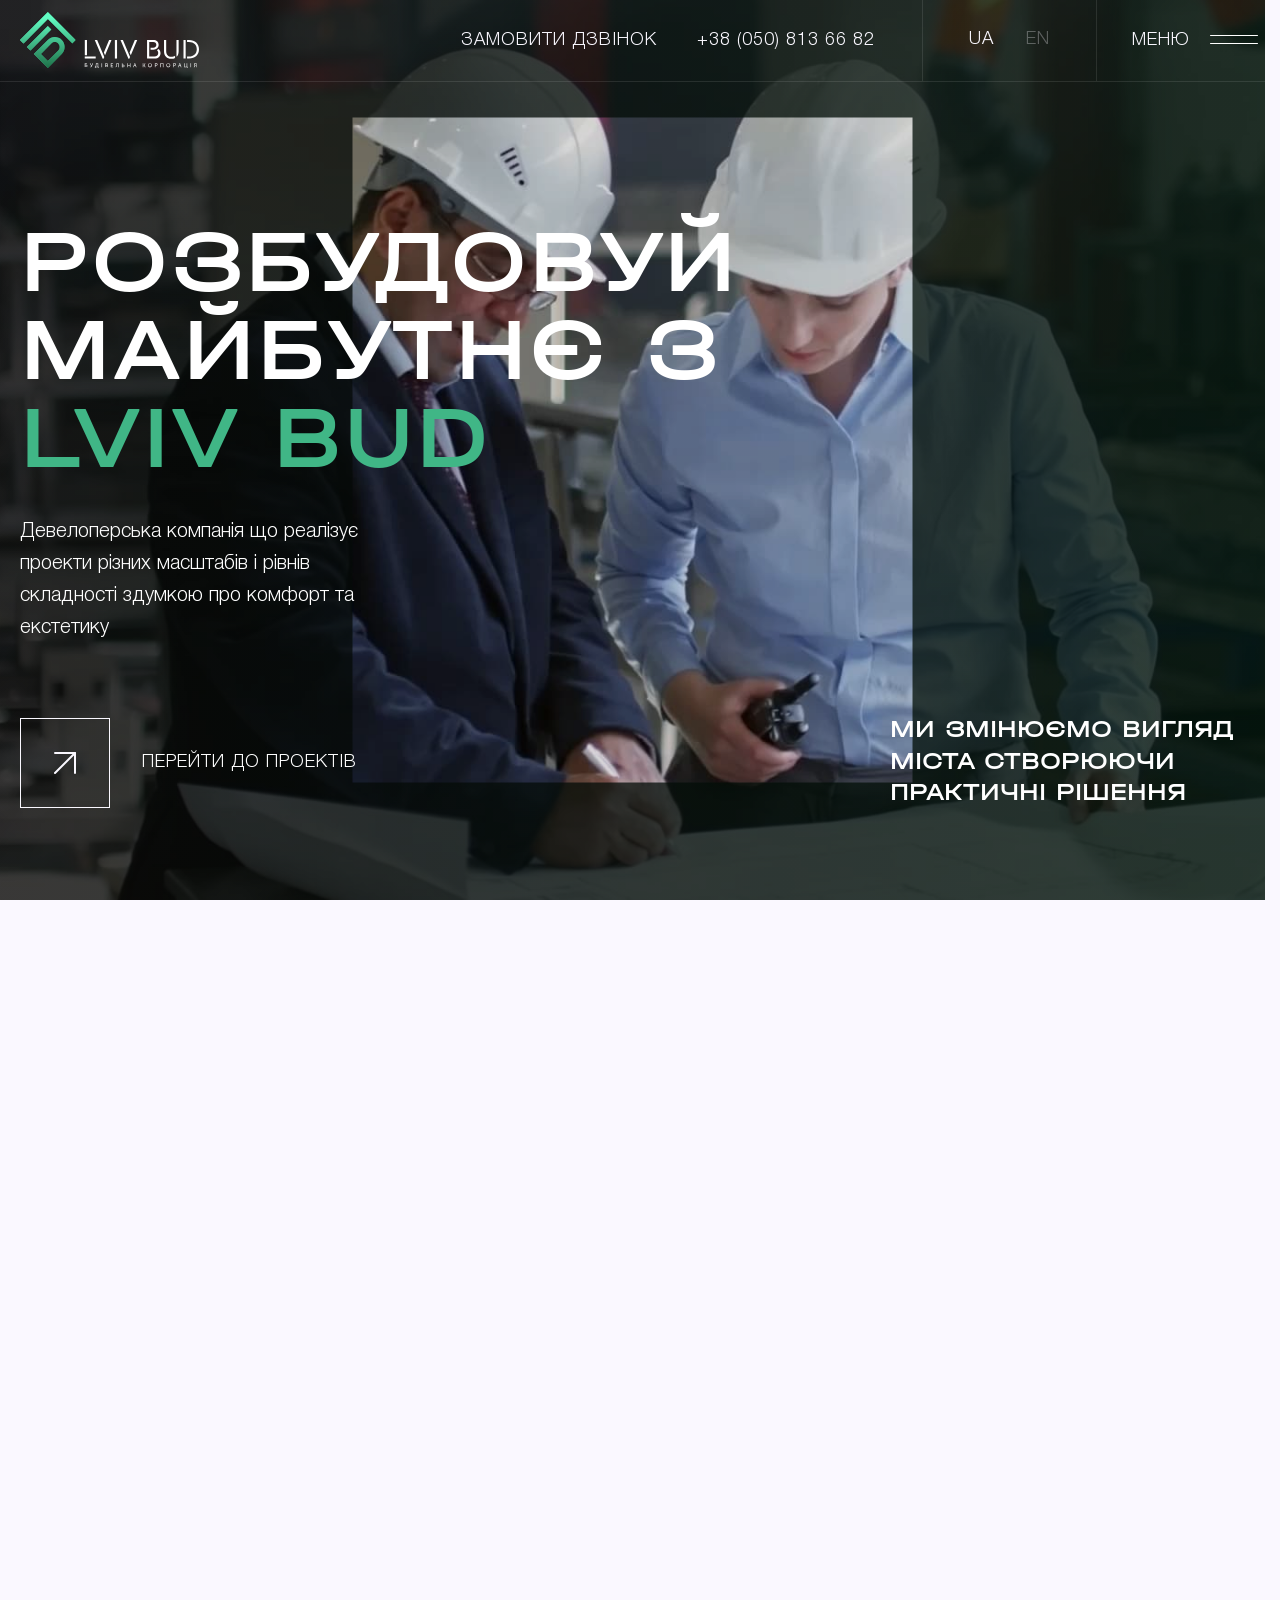
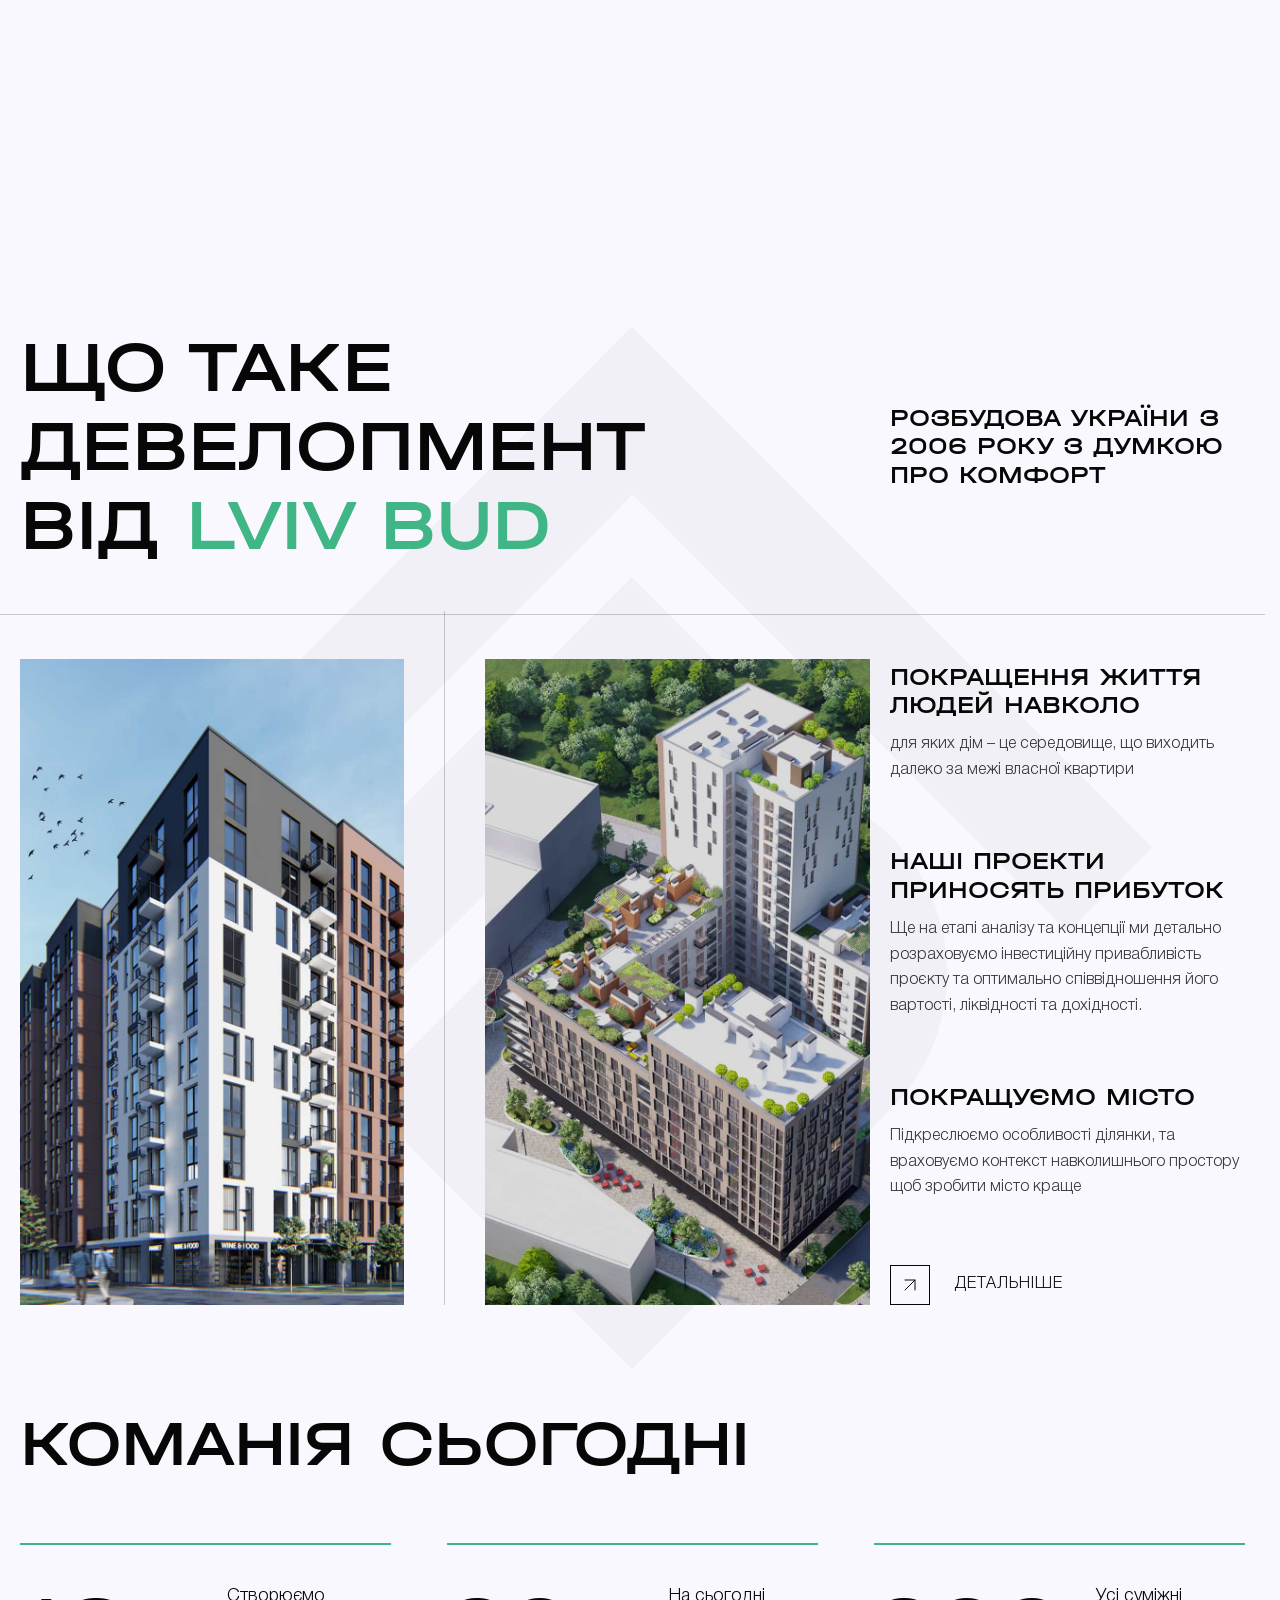
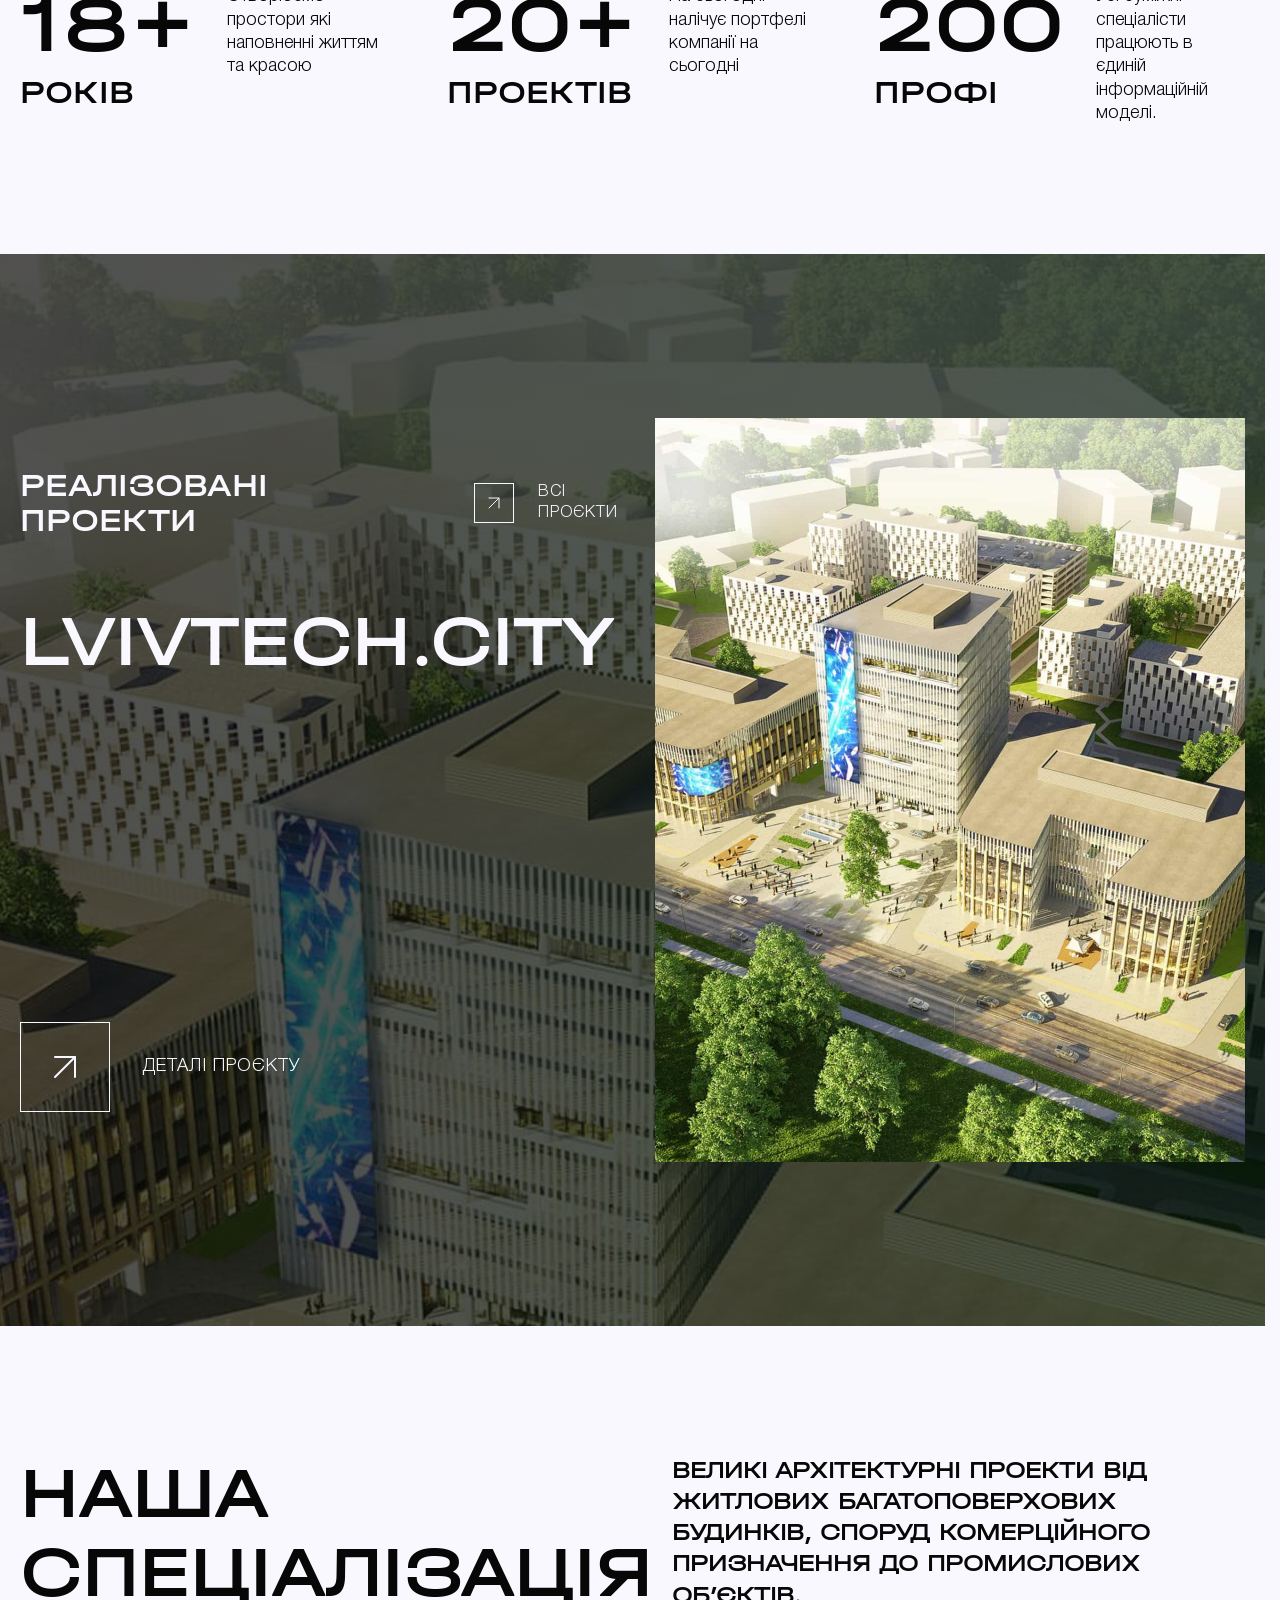
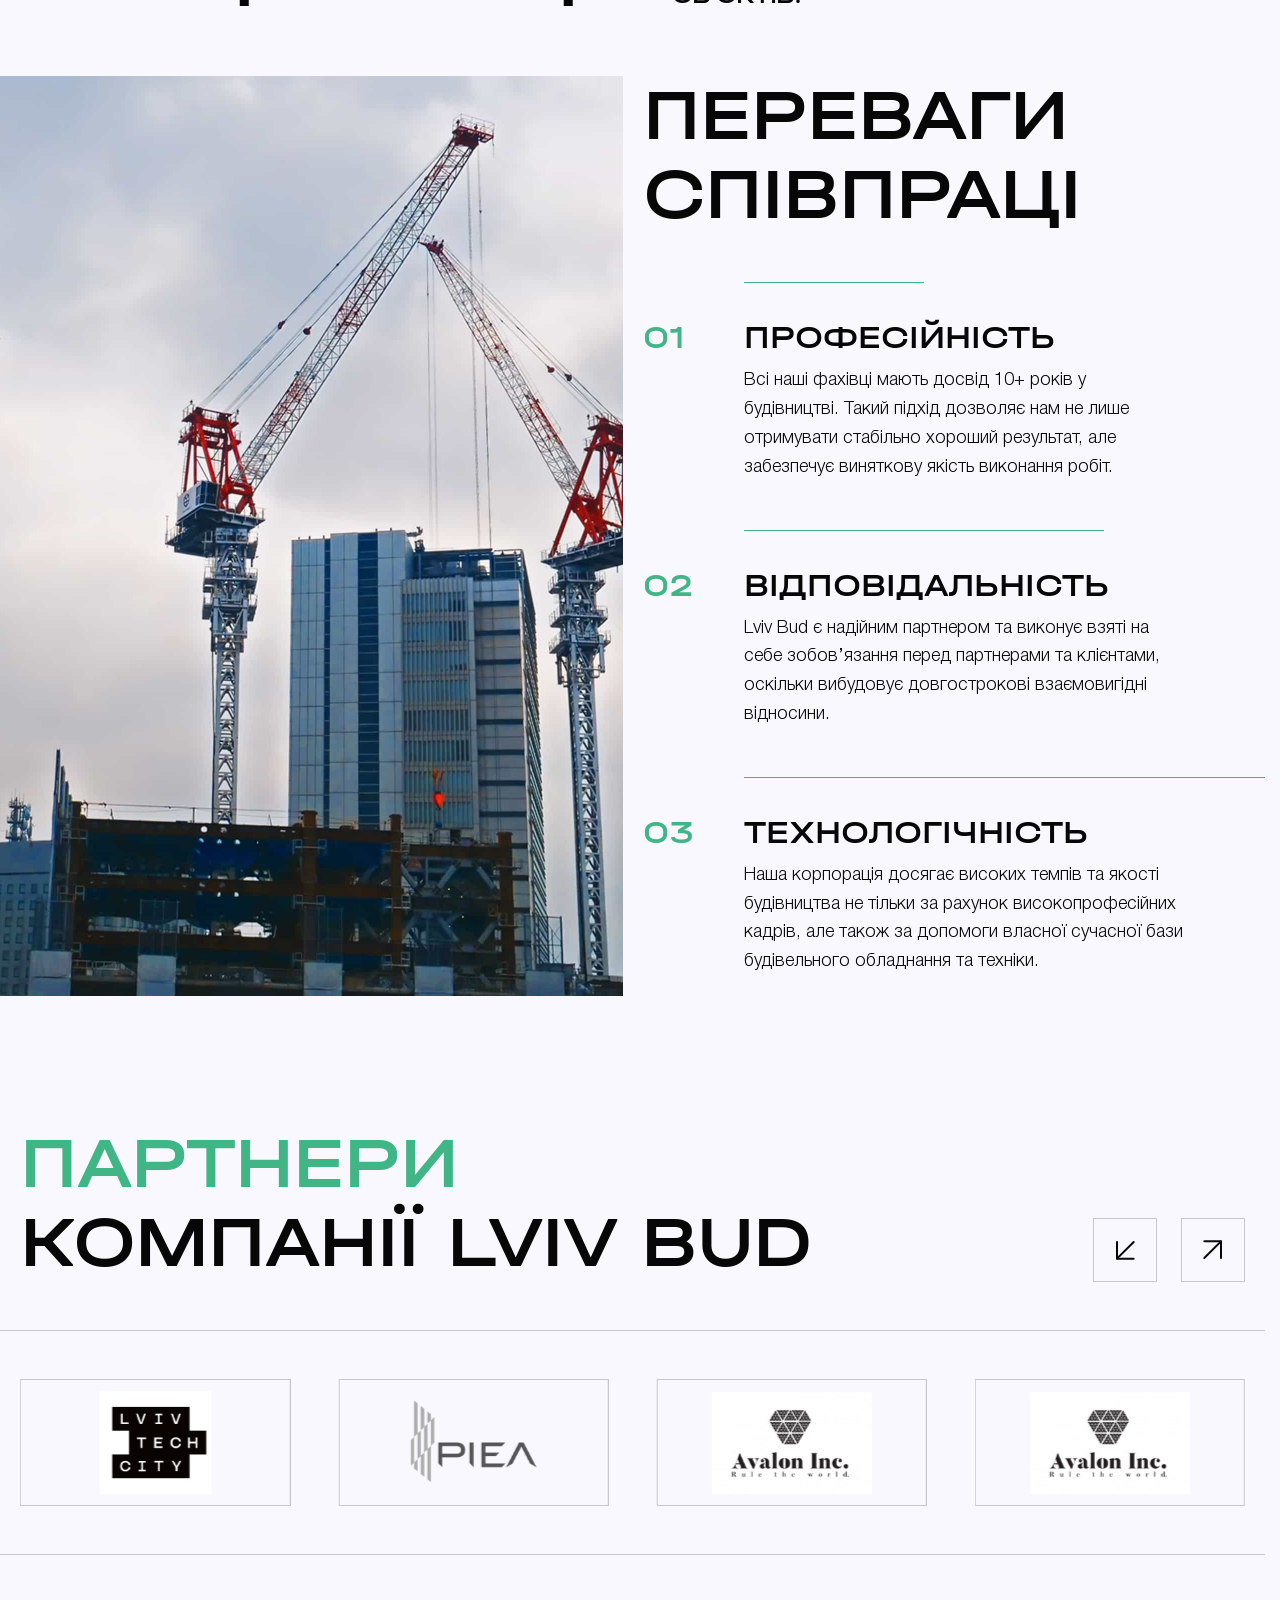
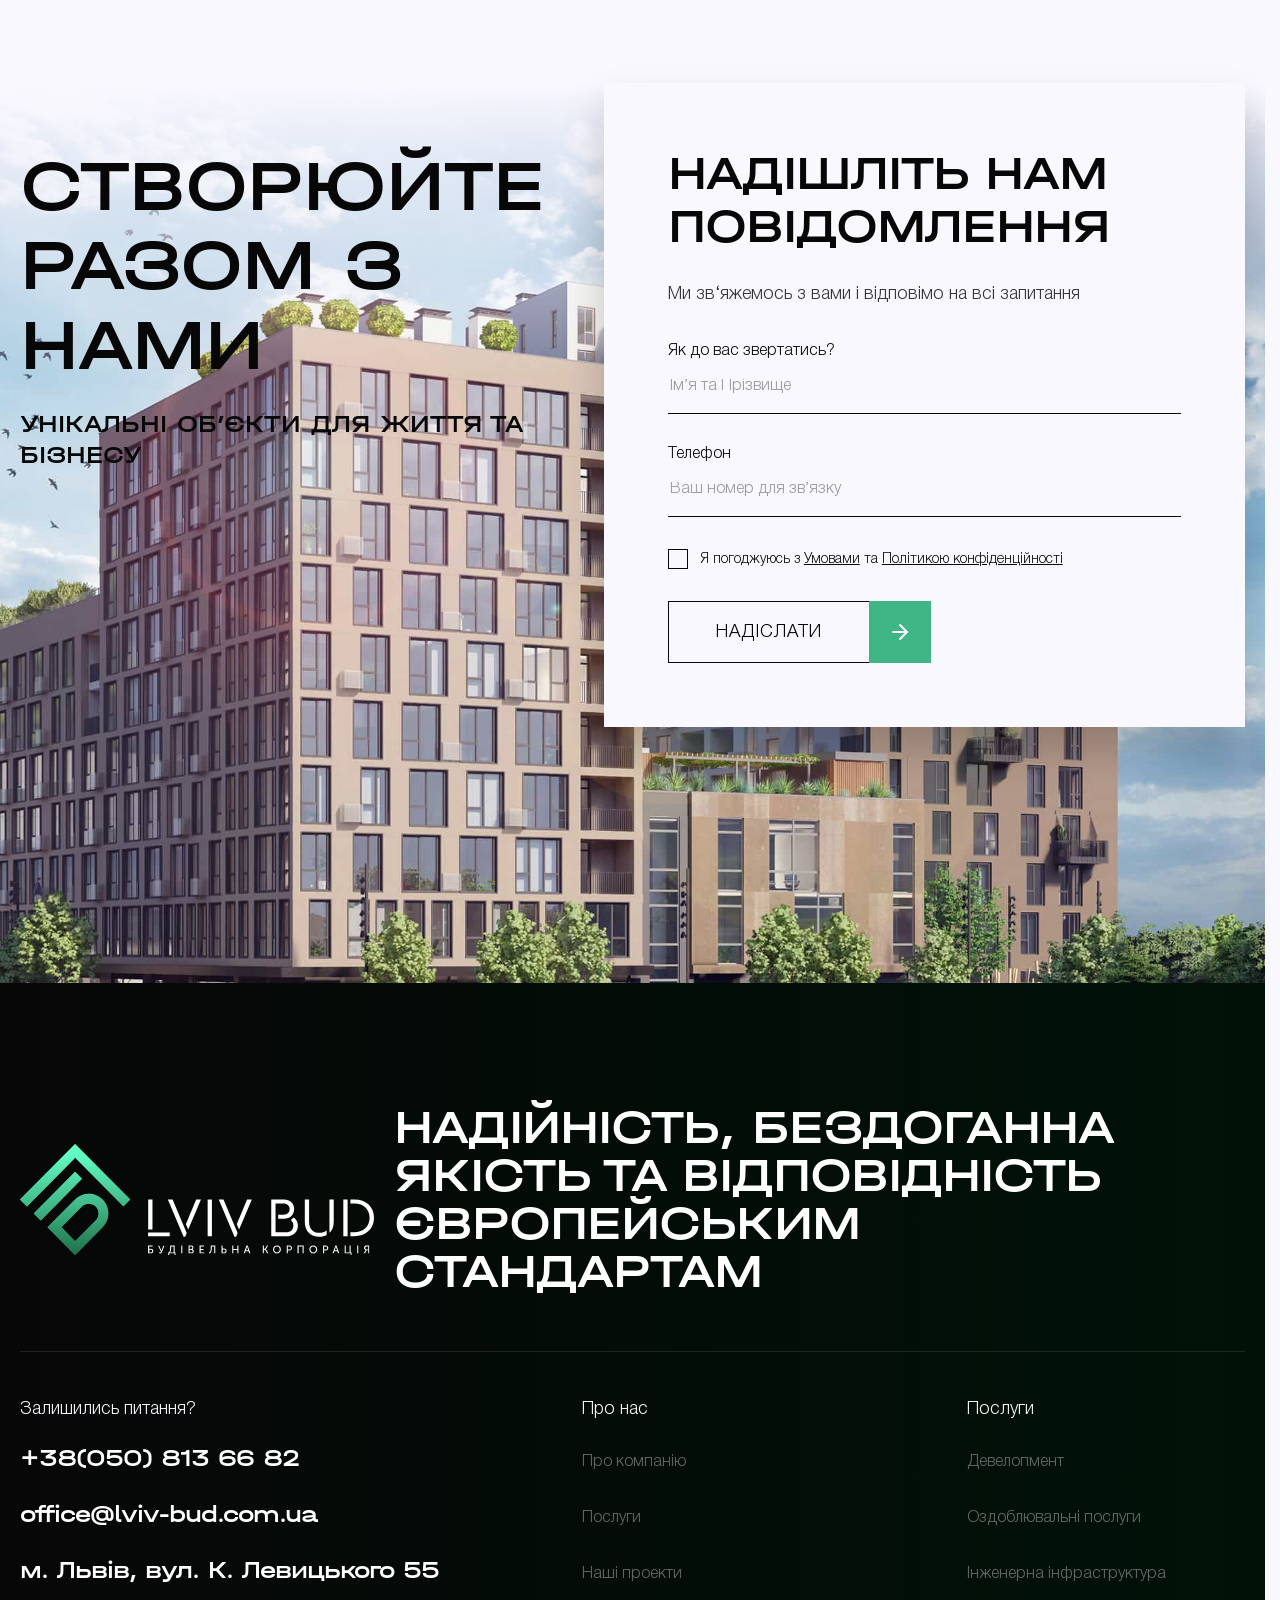
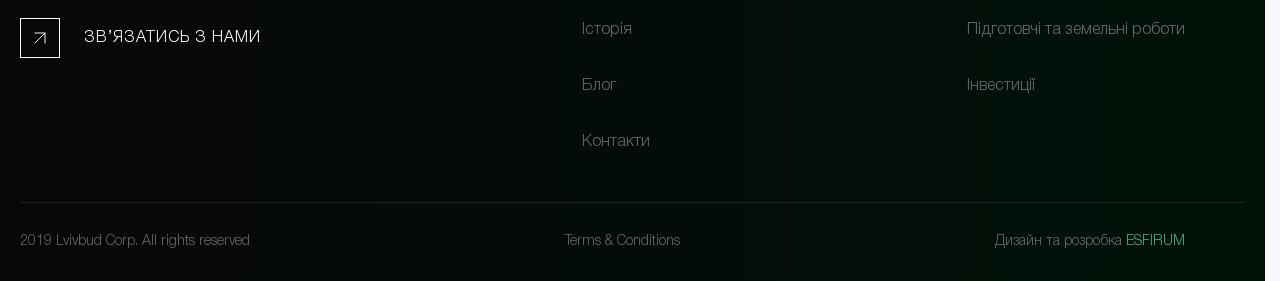
==== commit 3e086d5e: "adaptive contact page" ====
--- a/index.html
+++ b/index.html
@@ -85,6 +85,12 @@
                             </a>
                         </li>
                     </ul>
+                    <div class="aside-menu__links">
+                        <a href="javascript: void(0)" class="js-open-modal">замовити дзвінок</a>
+                        <a href="tel:+380508136682">
+                            +38 (050) 813 66 82
+                        </a>
+                    </div>
                 </nav>
             </div>
         </div>
--- a/assets/css/style.min.css
+++ b/assets/css/style.min.css
@@ -1 +1 @@
-*,::before,::after{-webkit-box-sizing:border-box;box-sizing:border-box}:where(ul,ol):where([class]){padding-left:0}body,:where(blockquote,figure):where([class]){margin:0}:where(h1,h2,h3,h4,h5,h6,p,ul,ol,dl):where([class]){margin-block:0}:where(dd[class]){margin-left:0}:where(fieldset[class]){margin-left:0;padding:0;border:none}:where(ul[class]){list-style:none}:where(address[class]){font-style:normal}p{--paragraphMarginBottom: 24px;margin-block:0}p:where(:not([class]):not(:last-child)){margin-bottom:var(--paragraphMarginBottom)}img,video{display:block;max-width:100%;height:auto}input,textarea,select,button{font:inherit}html{height:100%;scrollbar-gutter:stable}html,:has(:target){scroll-behavior:smooth}body{min-height:100%;line-height:1.5}a:where([class]){display:-webkit-inline-box;display:-ms-inline-flexbox;display:inline-flex}button,label{cursor:pointer}:where([fill]:not([fill=none],[fill^=url])){fill:currentColor}:where([stroke]:not([stroke=none],[stroke^=url])){stroke:currentColor}svg *{-webkit-transition-property:fill,stroke;transition-property:fill,stroke}:where(table){border-collapse:collapse;border-color:currentColor}@media(prefers-reduced-motion: reduce){*,::before,::after{-webkit-animation-duration:.01ms !important;animation-duration:.01ms !important;-webkit-animation-iteration-count:1 !important;animation-iteration-count:1 !important;-webkit-transition-duration:.01ms !important;transition-duration:.01ms !important;scroll-behavior:auto !important}}:root{--container-width: 1520px;--container-padding: 20px;--ff-primary: "Halvar", sans-serif;--ff-secondary: "Helvetica", sans-serif;--light-grey: #faf8ff;--dark-grey: #343434;--white-color: #fff;--black-color: #070707;--accent-color: #40b686;--section-padding: 128px;--section-padding-lg: 164px}@media(max-width: 991px){:root{--section-padding: 85px;--section-padding-lg: 110px}}@media(max-width: 767px){:root{--section-padding: 64px;--section-padding-lg: 82px}}@font-face{font-family:"Halvar";src:url("../fonts/PrimaryFont_500.woff2") format("woff2");font-weight:500;font-display:swap;font-style:normal}@font-face{font-family:"Helvetica";src:url("../fonts/SecondaryFont_400.woff2") format("woff2");font-weight:400;font-display:swap;font-style:normal}html,body{min-height:100vh;display:-webkit-box;display:-ms-flexbox;display:flex;-webkit-box-orient:vertical;-webkit-box-direction:normal;-ms-flex-direction:column;flex-direction:column}body{font:400 16px/1.5 var(--ff-secondary);color:var(--black-color);background:var(--light-grey)}body:not(:has(.main--home)) .header{background:var(--light-grey);color:var(--black-color);border-color:#dfdfdf}body:not(:has(.main--home)) .header--transparent{background:rgba(0,0,0,0);border-color:rgba(7,7,7,.1)}body:not(:has(.main--home)) .header--transparent .header__lang::after,body:not(:has(.main--home)) .header--transparent .header__lang::before{background:rgba(7,7,7,.1)}body:not(:has(.main--home)) .header__lang::after,body:not(:has(.main--home)) .header__lang::before{background:#dfdfdf}body:not(:has(.main--home)) .header__logo svg{color:var(--black-color)}body:not(:has(.main--home)) .header__menu-btn::after,body:not(:has(.main--home)) .header__menu-btn::before{background:var(--black-color)}main{-webkit-box-flex:1;-ms-flex:1;flex:1}button{padding:0;background:rgba(0,0,0,0);border:none;outline:none;display:-webkit-box;display:-ms-flexbox;display:flex}a{color:inherit;text-decoration:none}.container{max-width:1520px;width:100%;padding-inline:20px;margin:0 auto}.container--lg{max-width:1580px}.container--right{padding-left:calc((100% - var(--container-width))/2 + var(--container-padding))}.container--left{padding-right:calc((100% - var(--container-width))/2 + var(--container-padding))}@media(max-width: 767px){section{scroll-margin-top:80px}}.h2{font:500 72px/110% var(--ff-primary);letter-spacing:-1px;text-transform:uppercase}.h2 span{color:var(--accent-color)}.bg-thumbnail{position:absolute;inset:0;width:100%;height:100%;-o-object-fit:cover;object-fit:cover}.header{z-index:10;position:fixed;overflow:hidden;width:100%;padding-block:12px 15px;border-bottom:1px solid rgba(255,255,255,.1);color:var(--light-grey);-webkit-transition:all 0.3s linear;transition:all 0.3s linear}.header--scrolled,.header--transparent{border-color:rgba(7,7,7,.1);color:var(--black-color)}.header--scrolled .header__logo svg,.header--transparent .header__logo svg{color:var(--black-color)}.header--scrolled .header__lang::after,.header--scrolled .header__lang::before,.header--transparent .header__lang::after,.header--transparent .header__lang::before{background:rgba(7,7,7,.1)}.header--scrolled .header__menu-btn::after,.header--scrolled .header__menu-btn::before,.header--transparent .header__menu-btn::after,.header--transparent .header__menu-btn::before{background:var(--black-color)}.header--scrolled{background:var(--light-grey)}.header--transparent{background:rgba(0,0,0,0)}.header__panel{display:-webkit-box;display:-ms-flexbox;display:flex;gap:20px;-webkit-box-align:center;-ms-flex-align:center;align-items:center;-webkit-box-pack:justify;-ms-flex-pack:justify;justify-content:space-between}.header__logo{max-width:179px;-ms-flex-negative:0;flex-shrink:0}.header__logo svg{width:100%;color:var(--white-color);-webkit-transition:all 0.3s linear;transition:all 0.3s linear}.header__info{display:-webkit-box;display:-ms-flexbox;display:flex;-webkit-box-align:center;-ms-flex-align:center;align-items:center}.header__call{display:-webkit-box;display:-ms-flexbox;display:flex;-webkit-box-align:center;-ms-flex-align:center;align-items:center;gap:40px;margin-right:47px}.header__call a{font:400 18px/100% var(--ff-secondary);letter-spacing:1px;text-transform:uppercase;-webkit-transition:all 0.3s linear;transition:all 0.3s linear}.header__lang{display:-webkit-box;display:-ms-flexbox;display:flex;-webkit-box-align:center;-ms-flex-align:center;align-items:center;gap:32px;margin-right:35px;padding-inline:47px;position:relative}.header__lang::after,.header__lang::before{content:"";position:absolute;height:100px;width:1px;pointer-events:none;background:rgba(250,248,255,.1);-webkit-transition:all 0.3s linear;transition:all 0.3s linear}.header__lang::after{left:0}.header__lang::before{right:0}.header__lang-link{font:400 18px/100% var(--ff-secondary);letter-spacing:1px;text-transform:uppercase;opacity:.3;-webkit-transition:all 0.3s linear;transition:all 0.3s linear}.header__lang-link.lang--active{opacity:1}.header__menu{display:-webkit-box;display:-ms-flexbox;display:flex;-webkit-box-align:center;-ms-flex-align:center;align-items:center;gap:18px;color:inherit;-webkit-transition:all 0.3s linear;transition:all 0.3s linear}.header__menu-text{font:400 18px/100% var(--ff-secondary);letter-spacing:1px;text-transform:uppercase;-webkit-transition:all 0.3s linear;transition:all 0.3s linear}.header__menu-btn{width:52px;height:23px;display:-webkit-box;display:-ms-flexbox;display:flex;position:relative}.header__menu-btn::after,.header__menu-btn::before{content:"";height:1px;width:48px;position:absolute;border-radius:2px;left:50%;-webkit-transform:translateX(-50%) rotate(0deg);transform:translateX(-50%) rotate(0deg);background:var(--white-color);-webkit-transition:all 0.3s linear;transition:all 0.3s linear}.header__menu-btn::after{top:6px}.header__menu-btn::before{bottom:8px}.header__menu.transformed .header__menu-btn::after{-webkit-transform:translateX(-50%) rotate(45deg);transform:translateX(-50%) rotate(45deg);top:14px}.header__menu.transformed .header__menu-btn::before{-webkit-transform:translateX(-50%) rotate(-45deg);transform:translateX(-50%) rotate(-45deg)}.footer{padding-block:120px 32px;background:-webkit-gradient(linear, left top, right top, color-stop(-1.17%, #070707), to(#001208));background:linear-gradient(90deg, #070707 -1.17%, #001208 100%)}.footer__head{display:-webkit-box;display:-ms-flexbox;display:flex;-webkit-box-align:center;-ms-flex-align:center;align-items:center;-webkit-box-pack:justify;-ms-flex-pack:justify;justify-content:space-between;gap:20px;padding-bottom:56px;border-bottom:1px solid rgba(250,248,255,.1)}.footer__logo{max-width:354px;width:100%;color:var(--white-color)}.footer__logo img{width:100%;height:100%}.footer__title{max-width:901px;font:500 48px/100% var(--ff-primary);letter-spacing:-1px;text-transform:uppercase;color:var(--white-color)}.footer__info{padding-block:48px}.footer__info-wrapper{max-width:1165px;display:-webkit-box;display:-ms-flexbox;display:flex;gap:20px;-webkit-box-align:start;-ms-flex-align:start;align-items:flex-start;-webkit-box-pack:justify;-ms-flex-pack:justify;justify-content:space-between}.footer__info-title{font:500 18px/100% var(--ff-secondary);color:var(--light-grey)}.footer__info-contacts .footer__info-title{margin-bottom:28px}.footer__info-contacts .footer__info-list{display:-webkit-box;display:-ms-flexbox;display:flex;-webkit-box-orient:vertical;-webkit-box-direction:normal;-ms-flex-direction:column;flex-direction:column;gap:28px;margin-bottom:32px}.footer__info-contacts .footer__info-link{font:500 24px/100% var(--ff-primary);letter-spacing:-1px;color:var(--white-color)}.footer__info-nav{max-width:603px;width:100%;display:-webkit-box;display:-ms-flexbox;display:flex;-webkit-box-align:start;-ms-flex-align:start;align-items:flex-start;gap:20px;-webkit-box-pack:justify;-ms-flex-pack:justify;justify-content:space-between}.footer__info-list{display:-webkit-box;display:-ms-flexbox;display:flex;-webkit-box-orient:vertical;-webkit-box-direction:normal;-ms-flex-direction:column;flex-direction:column;gap:32px}.footer__info-link{font:400 16px/100% var(--ff-secondary);color:rgba(250,248,255,.4);-webkit-transition:all 0.3s linear;transition:all 0.3s linear}@media(hover: hover){.footer__info-link:hover{color:var(--accent-color)}}@media(hover: none){.footer__info-link:active{color:var(--accent-color)}}.footer__info-cta span:last-child{color:var(--white-color)}.footer__copy{font:400 14px/100% var(--ff-secondary);padding-top:32px;border-top:1px solid rgba(250,248,255,.1);color:rgba(250,248,255,.4)}.footer__copy-wrapper{max-width:1165px;display:-webkit-box;display:-ms-flexbox;display:flex;gap:20px;-webkit-box-align:center;-ms-flex-align:center;align-items:center;-webkit-box-pack:justify;-ms-flex-pack:justify;justify-content:space-between}.footer__copy-link{font:inherit}.footer__copy-text{font:inherit}.footer__copy-text span{text-transform:uppercase;color:var(--accent-color)}.link--primary{-webkit-box-align:center;-ms-flex-align:center;align-items:center}.link--primary span:first-child{display:-webkit-inline-box;display:-ms-inline-flexbox;display:inline-flex;-ms-flex-negative:0;flex-shrink:0;-webkit-box-shadow:none;box-shadow:none;-webkit-transition:all 0.3s linear;transition:all 0.3s linear}.link--primary span:first-child svg{-webkit-transition:all 0.3s linear;transition:all 0.3s linear}@media(hover: hover){.link--primary:hover span:first-child{background:var(--accent-color);-webkit-box-shadow:0px 12px 48px 4px rgba(61,221,156,.2);box-shadow:0px 12px 48px 4px rgba(61,221,156,.2)}.link--primary:hover span:first-child svg{-webkit-transform:rotate(45deg);transform:rotate(45deg)}}@media(hover: none){.link--primary:active span:first-child{background:var(--accent-color);-webkit-box-shadow:0px 12px 48px 4px rgba(61,221,156,.2);box-shadow:0px 12px 48px 4px rgba(61,221,156,.2)}.link--primary:active span:first-child svg{-webkit-transform:rotate(45deg);transform:rotate(45deg)}}.link--primary.link--lg{gap:32px}.link--primary.link--lg span:first-child{padding:20px}.link--primary.link--lg span:first-child svg{width:48px;height:48px}.link--primary.link--lg span:last-child{font:400 18px/130% var(--ff-secondary);letter-spacing:1px;text-transform:uppercase}.link--primary.link--sm{gap:24px}.link--primary.link--sm span:first-child{padding:7px}.link--primary.link--sm span:first-child svg{width:24px;height:24px}.link--primary.link--sm span:last-child{font:400 16px/130% var(--ff-secondary);letter-spacing:1px;text-transform:uppercase}.link--primary.link--light span:first-child{border:1px solid var(--light-grey);color:var(--light-grey)}.link--primary.link--dark span:first-child{border:1px solid var(--black-color);color:var(--black-color)}@media(hover: hover){.link--primary.hover--light:hover span:first-child{border-color:var(--accent-color)}.link--primary.hover--light:hover span:first-child svg{color:var(--light-grey)}}@media(hover: none){.link--primary.hover--light:active span:first-child{border-color:var(--accent-color)}.link--primary.hover--light:active span:first-child svg{color:var(--light-grey)}}@media(hover: hover){.link--primary.hover--dark:hover span:first-child{border-color:var(--accent-color)}.link--primary.hover--dark:hover span:first-child svg{color:var(--black-color)}}@media(hover: none){.link--primary.hover--dark:active span:first-child{border-color:var(--accent-color)}.link--primary.hover--dark:active span:first-child svg{color:var(--black-color)}}.aside-menu{position:fixed;overflow:hidden;inset:0;width:100%;height:100%;z-index:10;display:-webkit-box;display:-ms-flexbox;display:flex;opacity:0;visibility:hidden;background:var(--light-grey);-webkit-transition:all 0.5s linear;transition:all 0.5s linear}.aside-menu.shown{opacity:1;visibility:visible}.aside-menu.shown .aside-menu__inner{-webkit-transform:translateX(0);transform:translateX(0)}.aside-menu .container{width:100%;height:100%;display:-webkit-box;display:-ms-flexbox;display:flex;-webkit-box-align:stretch;-ms-flex-align:stretch;align-items:stretch}.aside-menu__inner{width:50%;height:100%;-webkit-transition:all 0.5s linear;transition:all 0.5s linear}.aside-menu__inner:first-child{-webkit-transform:translateX(-100%);transform:translateX(-100%)}.aside-menu__inner:last-child{-webkit-transform:translateX(100%);transform:translateX(100%)}.aside-menu__col{width:100%;height:100%}.aside-menu__col.col--menu{padding-block:150px 20px;display:-webkit-box;display:-ms-flexbox;display:flex;-webkit-box-pack:center;-ms-flex-pack:center;justify-content:center}.aside-menu__col img{width:100%;height:100%;-o-object-fit:cover;object-fit:cover}.aside-menu__nav{overflow:scroll;padding-inline:20px;display:-webkit-box;display:-ms-flexbox;display:flex;-webkit-box-orient:vertical;-webkit-box-direction:normal;-ms-flex-direction:column;flex-direction:column;-webkit-box-align:center;-ms-flex-align:center;align-items:center;width:100%;scrollbar-width:none;-ms-overflow-style:none}.aside-menu__nav::-webkit-scrollbar{display:none}.aside-menu__list{display:-webkit-box;display:-ms-flexbox;display:flex;-webkit-box-orient:vertical;-webkit-box-direction:normal;-ms-flex-direction:column;flex-direction:column;width:100%;-webkit-box-align:center;-ms-flex-align:center;align-items:center}.aside-menu__list--main{gap:20px;margin-bottom:80px}.aside-menu__list--main .aside-menu__link{position:relative;overflow:hidden;padding-bottom:20px;width:100%;max-width:464px;border-bottom:1px solid rgba(7,7,7,.1)}.aside-menu__list--main .aside-menu__link span{width:100%;font:500 32px/100% var(--ff-primary);text-transform:uppercase;-webkit-transition:all 0.3s linear;transition:all 0.3s linear}.aside-menu__list--main .aside-menu__link span:first-child{color:var(--black-color)}.aside-menu__list--main .aside-menu__link span:last-child{position:absolute;-webkit-transform:translateY(200%);transform:translateY(200%);top:0;color:var(--accent-color)}@media(hover: hover){.aside-menu__list--main .aside-menu__link:hover span:first-child{-webkit-transform:translateY(-100%);transform:translateY(-100%)}.aside-menu__list--main .aside-menu__link:hover span:last-child{-webkit-transform:translateY(0);transform:translateY(0)}}@media(hover: none){.aside-menu__list--main .aside-menu__link:active span:first-child{-webkit-transform:translateY(-100%);transform:translateY(-100%)}.aside-menu__list--main .aside-menu__link:active span:last-child{-webkit-transform:translateY(0);transform:translateY(0)}}.aside-menu__list--secondary{gap:32px}.aside-menu__list--secondary .aside-menu__link{font:400 18px/100% var(--ff-secondary);color:var(--dark-grey);-webkit-transition:all 0.3s linear;transition:all 0.3s linear}@media(hover: hover){.aside-menu__list--secondary .aside-menu__link:hover{color:var(--accent-color)}}@media(hover: none){.aside-menu__list--secondary .aside-menu__link:active{color:var(--accent-color)}}.aside-menu__item{width:50%}.form-box{max-width:643px;width:100%;padding:64px;-webkit-box-shadow:0px 24px 40px 0px rgba(0,0,0,.2);box-shadow:0px 24px 40px 0px rgba(0,0,0,.2);background:var(--light-grey)}.form-box__title{font:500 48px/110% var(--ff-primary);text-transform:uppercase;letter-spacing:-1px;margin-bottom:32px}.form-box__subtitle{font:400 18px/100% var(--ff-secondary);margin-bottom:40px;color:var(--dark-grey)}.form-box__review{display:-webkit-box;display:-ms-flexbox;display:flex;-webkit-box-orient:vertical;-webkit-box-direction:normal;-ms-flex-direction:column;flex-direction:column;gap:32px}.form-box__field{display:-webkit-box;display:-ms-flexbox;display:flex;-webkit-box-orient:vertical;-webkit-box-direction:normal;-ms-flex-direction:column;flex-direction:column}.form-box__input,.form-box input[type=text],.form-box input[type=tel],.form-box input[type=number]{padding-block:15px;border:none;background:rgba(0,0,0,0);outline:none;border-bottom:1px solid var(--black-color)}.form-box__input::-webkit-input-placeholder, .form-box input[type=text]::-webkit-input-placeholder, .form-box input[type=tel]::-webkit-input-placeholder, .form-box input[type=number]::-webkit-input-placeholder{color:rgba(7,7,7,.4)}.form-box__input::-moz-placeholder, .form-box input[type=text]::-moz-placeholder, .form-box input[type=tel]::-moz-placeholder, .form-box input[type=number]::-moz-placeholder{color:rgba(7,7,7,.4)}.form-box__input:-ms-input-placeholder, .form-box input[type=text]:-ms-input-placeholder, .form-box input[type=tel]:-ms-input-placeholder, .form-box input[type=number]:-ms-input-placeholder{color:rgba(7,7,7,.4)}.form-box__input::-ms-input-placeholder, .form-box input[type=text]::-ms-input-placeholder, .form-box input[type=tel]::-ms-input-placeholder, .form-box input[type=number]::-ms-input-placeholder{color:rgba(7,7,7,.4)}.form-box__input::placeholder,.form-box input[type=text]::placeholder,.form-box input[type=tel]::placeholder,.form-box input[type=number]::placeholder{color:rgba(7,7,7,.4)}.form-box__submit,.form-box input[type=submit]{width:-webkit-max-content;width:-moz-max-content;width:max-content;-webkit-box-align:center;-ms-flex-align:center;align-items:center;-webkit-transition:all 0.3s linear;transition:all 0.3s linear}.form-box__submit .text-wrapper,.form-box input[type=submit] .text-wrapper{font:400 18px/100% var(--ff-secondary);text-transform:uppercase;letter-spacing:1px;padding:21px 47px;border-width:1px 0px 1px 1px;border-style:solid;border-color:var(--black-color)}.form-box__submit .text-wrapper__items,.form-box input[type=submit] .text-wrapper__items{position:relative;overflow:hidden}.form-box__submit .text-wrapper__items span,.form-box input[type=submit] .text-wrapper__items span{display:block;-webkit-transition:all 0.3s linear;transition:all 0.3s linear}.form-box__submit .text-wrapper__items span:last-child,.form-box input[type=submit] .text-wrapper__items span:last-child{position:absolute;left:0;bottom:-100%}.form-box__submit .img-wrapper,.form-box input[type=submit] .img-wrapper{overflow:hidden;position:relative;padding:19px;display:-webkit-box;display:-ms-flexbox;display:flex;-webkit-box-align:center;-ms-flex-align:center;align-items:center;-webkit-box-pack:center;-ms-flex-pack:center;justify-content:center;background-color:var(--accent-color)}.form-box__submit .img-wrapper__items,.form-box input[type=submit] .img-wrapper__items{overflow:hidden;position:relative;width:24px;height:24px}.form-box__submit .img-wrapper__items img,.form-box input[type=submit] .img-wrapper__items img{width:100%;height:100%;-webkit-transition:all 0.3s linear;transition:all 0.3s linear}.form-box__submit .img-wrapper__items img:last-child,.form-box input[type=submit] .img-wrapper__items img:last-child{position:absolute;top:50%;left:50%;-webkit-transform:translate(-135%, -50%);transform:translate(-135%, -50%)}@media(hover: hover){.form-box__submit:hover .text-wrapper__items span:first-child,.form-box input[type=submit]:hover .text-wrapper__items span:first-child{-webkit-transform:translateY(-100%);transform:translateY(-100%)}.form-box__submit:hover .text-wrapper__items span:last-child,.form-box input[type=submit]:hover .text-wrapper__items span:last-child{bottom:0}.form-box__submit:hover .img-wrapper__items img:first-child,.form-box input[type=submit]:hover .img-wrapper__items img:first-child{-webkit-transform:translateX(100%);transform:translateX(100%)}.form-box__submit:hover .img-wrapper__items img:last-child,.form-box input[type=submit]:hover .img-wrapper__items img:last-child{-webkit-transform:translate(-50%, -50%);transform:translate(-50%, -50%)}}@media(hover: none){.form-box__submit:active .text-wrapper__items span:first-child,.form-box input[type=submit]:active .text-wrapper__items span:first-child{-webkit-transform:translateY(-100%);transform:translateY(-100%)}.form-box__submit:active .text-wrapper__items span:last-child,.form-box input[type=submit]:active .text-wrapper__items span:last-child{bottom:0}.form-box__submit:active .img-wrapper__items img:first-child,.form-box input[type=submit]:active .img-wrapper__items img:first-child{-webkit-transform:translateX(100%);transform:translateX(100%)}.form-box__submit:active .img-wrapper__items img:last-child,.form-box input[type=submit]:active .img-wrapper__items img:last-child{-webkit-transform:translate(-50%, -50%);transform:translate(-50%, -50%)}}.form-box__check{position:relative}.form-box__check__radio,.form-box__check input[type=checkbox]{position:absolute;top:0;left:0;opacity:0;visibility:hidden;width:1px;height:1px}.form-box__check__radio:checked+label::after,.form-box__check input[type=checkbox]:checked+label::after{opacity:1}.form-box__check__radio:checked+label::before,.form-box__check input[type=checkbox]:checked+label::before{background:var(--accent-color);border-color:var(--accent-color)}.form-box__check-label{display:-webkit-box;display:-ms-flexbox;display:flex;-webkit-box-align:center;-ms-flex-align:center;align-items:center;gap:12px}.form-box__check-label::before{content:"";display:-webkit-inline-box;display:-ms-inline-flexbox;display:inline-flex;width:20px;height:20px;border:1px solid var(--black-color);-webkit-transition:all 0.3s linear;transition:all 0.3s linear}.form-box__check-label::after{content:url("data:image/svg+xml,%3csvg fill='none' stroke='%23ffffff' stroke-width='2' viewBox='0 0 24 24' xmlns='http://www.w3.org/2000/svg'%3e%3cpath d='M5 13l4 4L19 7'/%3e%3c/svg%3e");position:absolute;left:3px;top:1px;width:14px;height:14px;pointer-events:none;opacity:0;color:#fff;-webkit-transition:all 0.3s linear;transition:all 0.3s linear}.form-box__check-text{padding-top:3px;font:400 14px/100% var(--ff-secondary)}.form-box__check-text a{text-decoration:underline}.form-box input:-webkit-autofill,.form-box input:-webkit-autofill:hover,.form-box input:-webkit-autofill:focus,.form-box textarea:-webkit-autofill,.form-box textarea:-webkit-autofill:hover,.form-box textarea:-webkit-autofill:focus,.form-box select:-webkit-autofill{-webkit-transition:background-color 9999s ease-in-out 0s;transition:background-color 9999s ease-in-out 0s;-webkit-text-fill-color:#000}.form-box input[type=number]::-webkit-outer-spin-button,.form-box input[type=number]::-webkit-inner-spin-button{-webkit-appearance:none;margin:0}.form-box input[type=number]{-moz-appearance:textfield}.card-project{display:-webkit-box;display:-ms-flexbox;display:flex;-webkit-box-orient:vertical;-webkit-box-direction:normal;-ms-flex-direction:column;flex-direction:column;gap:32px;padding-bottom:48px;border-bottom:1px solid var(--dark-grey)}.card-project__status{font:400 18px/100% var(--ff-secondary);display:-webkit-box;display:-ms-flexbox;display:flex;-webkit-box-align:center;-ms-flex-align:center;align-items:center;gap:12px;margin-bottom:24px}.card-project__status::before{margin-top:-3px;content:"";width:12px;height:12px;display:-webkit-inline-box;display:-ms-inline-flexbox;display:inline-flex;-ms-flex-negative:0;flex-shrink:0}.card-project__preview{position:relative;max-width:686px;height:488px;overflow:hidden}.card-project__preview::after{content:"";position:absolute;inset:0;width:100%;height:100%;opacity:0;background:var(--black-color);-webkit-transition:all 0.3s linear;transition:all 0.3s linear}.card-project__cta{width:100%;-webkit-box-pack:center;-ms-flex-pack:center;justify-content:center;max-width:90%;position:absolute;top:50%;left:50%;z-index:2;-webkit-transform:translate(-50%, -20%);transform:translate(-50%, -20%);display:-webkit-box;display:-ms-flexbox;display:flex;-webkit-box-align:center;-ms-flex-align:center;align-items:center;gap:32px;opacity:0;-webkit-transition:all 0.3s linear;transition:all 0.3s linear}.card-project__cta span:first-child{display:-webkit-inline-box;display:-ms-inline-flexbox;display:inline-flex;-ms-flex-negative:0;flex-shrink:0;-webkit-box-shadow:none;box-shadow:none;padding:20px;border:1px solid var(--light-grey);color:var(--light-grey);-webkit-transition:all 0.5s linear;transition:all 0.5s linear}.card-project__cta span:first-child svg{width:48px;height:48px;-webkit-transition:all 0.5s linear;transition:all 0.5s linear}.card-project__cta span:last-child{font:400 18px/130% var(--ff-secondary);letter-spacing:1px;text-transform:uppercase;color:var(--white-color)}.card-project__thumb{width:100%;height:100%}.card-project__thumb img{width:100%;height:100%;-o-object-fit:cover;object-fit:cover;-webkit-transition:all 0.4s linear;transition:all 0.4s linear}.card-project__title{font:500 32px/100% var(--ff-primary);text-transform:uppercase;letter-spacing:-1px;margin-bottom:24px;-webkit-transition:all 0.3s linear;transition:all 0.3s linear}.card-project__location{font:500 20px/100% var(--ff-primary);text-transform:uppercase;letter-spacing:-1px}.card-project.card--done .card-project__status::before{background:#40b686}.card-project.card--in-progress .card-project__status::before{background:#eddf1b}@media(hover: hover){.card-project:hover .card-project__title{color:var(--accent-color)}.card-project:hover .card-project__preview::after{opacity:.4}.card-project:hover .card-project__thumb img{-webkit-transform:scale(1.1);transform:scale(1.1)}.card-project:hover .card-project__cta{-webkit-transform:translate(-50%, -50%);transform:translate(-50%, -50%);opacity:1}.card-project:hover .card-project__cta span:first-child{background:var(--accent-color);border-color:var(--accent-color);-webkit-box-shadow:0px 12px 48px 4px rgba(61,221,156,.2);box-shadow:0px 12px 48px 4px rgba(61,221,156,.2)}.card-project:hover .card-project__cta span:first-child svg{-webkit-transform:rotate(45deg);transform:rotate(45deg);color:var(--light-grey)}}@media(hover: none){.card-project:active .card-project__title{color:var(--accent-color)}.card-project:active .card-project__preview::after{opacity:.4}.card-project:active .card-project__thumb img{-webkit-transform:scale(1.1);transform:scale(1.1)}.card-project:active .card-project__cta{-webkit-transform:translate(-50%, -50%);transform:translate(-50%, -50%);opacity:1}.card-project:active .card-project__cta span:first-child{background:var(--accent-color);border-color:var(--accent-color);-webkit-box-shadow:0px 12px 48px 4px rgba(61,221,156,.2);box-shadow:0px 12px 48px 4px rgba(61,221,156,.2)}.card-project:active .card-project__cta span:first-child svg{-webkit-transform:rotate(45deg);transform:rotate(45deg);color:var(--light-grey)}}.blog-card{-webkit-box-orient:vertical;-webkit-box-direction:normal;-ms-flex-direction:column;flex-direction:column;gap:20px}.blog-card__row:first-child{position:relative;height:372px}.blog-card__row:first-child::after{pointer-events:none;content:"";position:absolute;inset:0;width:100%;height:100%;opacity:0;background:#070707;-webkit-transition:all 0.3s linear;transition:all 0.3s linear}.blog-card__cta{z-index:2;position:absolute;top:50%;left:50%;-webkit-transform:translate(-50%, -30%);transform:translate(-50%, -30%);opacity:0;display:-webkit-inline-box;display:-ms-inline-flexbox;display:inline-flex;-webkit-box-align:center;-ms-flex-align:center;align-items:center;-webkit-box-pack:center;-ms-flex-pack:center;justify-content:center;width:48px;height:48px;background:var(--accent-color);-webkit-transition:all 0.3s linear;transition:all 0.3s linear}.blog-card__cta svg{width:28px;height:28px;display:-webkit-inline-box;display:-ms-inline-flexbox;display:inline-flex;color:var(--light-grey)}.blog-card__thumb{width:100%;height:100%;overflow:hidden}.blog-card__thumb img{width:100%;height:100%;-o-object-fit:cover;object-fit:cover;-webkit-transition:all 0.3s linear;transition:all 0.3s linear}.blog-card__status{z-index:2;font:400 16px/100% var(--ff-secondary);position:absolute;display:-webkit-inline-box;display:-ms-inline-flexbox;display:inline-flex;top:20px;left:20px;padding:8px 12px}.blog-card__date{font:400 18px/100% var(--ff-secondary);display:-webkit-box;display:-ms-flexbox;display:flex;-webkit-box-align:center;-ms-flex-align:center;align-items:center;gap:12px;margin-bottom:16px;color:var(--dark-grey)}.blog-card__date::before{content:"";display:-webkit-inline-box;display:-ms-inline-flexbox;display:inline-flex;width:12px;height:12px;margin-top:-4px;background:var(--accent-color)}.blog-card__title{font:500 18px/100% var(--ff-primary);text-transform:uppercase;letter-spacing:-1px;-webkit-transition:all 0.3s linear;transition:all 0.3s linear}.blog-card--news .blog-card__status{background:#eddf1b}.blog-card--credit .blog-card__status{background:#40b686;color:#fff}.blog-card--stock .blog-card__status{background:#de3d3d;color:#fff}@media(hover: hover){.blog-card:hover .blog-card__cta{-webkit-transform:translate(-50%, -50%);transform:translate(-50%, -50%);opacity:1}.blog-card:hover .blog-card__row::after{opacity:.4}.blog-card:hover .blog-card__title{color:var(--accent-color)}.blog-card:hover .blog-card__thumb img{-webkit-transform:scale(1.1);transform:scale(1.1)}}@media(hover: none){.blog-card:active .blog-card__cta{-webkit-transform:translate(-50%, -50%);transform:translate(-50%, -50%);opacity:1}.blog-card:active .blog-card__row::after{opacity:.4}.blog-card:active .blog-card__title{color:var(--accent-color)}.blog-card:active .blog-card__thumb img{-webkit-transform:scale(1.1);transform:scale(1.1)}}.feedback-modal{position:fixed;inset:0;width:100%;height:100%;z-index:50;display:-webkit-box;display:-ms-flexbox;display:flex;-webkit-box-align:center;-ms-flex-align:center;align-items:center;-webkit-box-pack:center;-ms-flex-pack:center;justify-content:center;opacity:0;visibility:hidden;background:-webkit-gradient(linear, left top, right top, color-stop(-1.17%, rgba(7, 7, 7, 0.8)), to(rgba(0, 18, 8, 0.8)));background:linear-gradient(90deg, rgba(7, 7, 7, 0.8) -1.17%, rgba(0, 18, 8, 0.8) 100%);-webkit-transition:all 0.3s linear;transition:all 0.3s linear}.feedback-modal__wrapper{max-width:90%;width:100%;padding-inline:20px;margin:0 auto;display:-webkit-box;display:-ms-flexbox;display:flex;-webkit-box-align:center;-ms-flex-align:center;align-items:center;-webkit-box-pack:center;-ms-flex-pack:center;justify-content:center}.feedback-modal .form-box{position:relative;-webkit-transform:translateY(-20%);transform:translateY(-20%);opacity:0;-webkit-transition:all 0.3s linear;transition:all 0.3s linear}.feedback-modal .form-box__close{position:absolute;top:0;right:0;display:-webkit-box;display:-ms-flexbox;display:flex;width:56px;height:56px;-webkit-box-align:center;-ms-flex-align:center;align-items:center;-webkit-box-pack:center;-ms-flex-pack:center;justify-content:center;background:var(--accent-color);color:var(--light-grey)}.feedback-modal .form-box__close svg{display:-webkit-inline-box;display:-ms-inline-flexbox;display:inline-flex;width:28px;height:28px;color:inherit}.feedback-modal.shown{opacity:1;visibility:visible}.feedback-modal.shown .form-box{-webkit-transform:translateY(0);transform:translateY(0);opacity:1}.accent-btn{width:-webkit-max-content;width:-moz-max-content;width:max-content;-webkit-box-align:center;-ms-flex-align:center;align-items:center;-webkit-transition:all 0.3s linear;transition:all 0.3s linear}.accent-btn .text-wrapper{font:400 18px/100% var(--ff-secondary);text-transform:uppercase;letter-spacing:1px;padding:21px 47px;border-width:1px 0px 1px 1px;border-style:solid;position:relative;border-color:var(--black-color)}.accent-btn .text-wrapper::before{content:"";position:absolute;left:0;top:0;height:100%;width:0;background:var(--accent-color);-webkit-transition:all 0.3s linear;transition:all 0.3s linear}.accent-btn .text-wrapper span{display:block;position:relative;z-index:2;-webkit-transition:all 0.3s linear;transition:all 0.3s linear}.accent-btn .img-wrapper{overflow:hidden;position:relative;padding:19px;display:-webkit-box;display:-ms-flexbox;display:flex;-webkit-box-align:center;-ms-flex-align:center;align-items:center;-webkit-box-pack:center;-ms-flex-pack:center;justify-content:center;background-color:var(--accent-color);-webkit-transition:all 0.3s linear;transition:all 0.3s linear}.accent-btn .img-wrapper__items{overflow:hidden;position:relative;width:24px;height:24px}.accent-btn .img-wrapper__items img{width:100%;height:100%;-webkit-transition:all 0.3s linear;transition:all 0.3s linear}@media(hover: hover){.accent-btn:hover .img-wrapper{background:#339e72}.accent-btn:hover .text-wrapper{border-color:var(--accent-color)}.accent-btn:hover .text-wrapper::before{width:100%}.accent-btn:hover .text-wrapper span{color:var(--light-grey)}}@media(hover: none){.accent-btn:active .img-wrapper{background:#339e72}.accent-btn:active .text-wrapper{border-color:var(--accent-color)}.accent-btn:active .text-wrapper::before{width:100%}.accent-btn:active .text-wrapper span{color:var(--light-grey)}}.partners{margin-bottom:var(--section-padding)}.partners__head{display:-webkit-box;display:-ms-flexbox;display:flex;-webkit-box-align:end;-ms-flex-align:end;align-items:flex-end;-webkit-box-pack:justify;-ms-flex-pack:justify;justify-content:space-between;gap:20px;margin-bottom:48px}.partners__title{max-width:816px}.partners__nav{display:-webkit-box;display:-ms-flexbox;display:flex;-webkit-box-align:center;-ms-flex-align:center;align-items:center;gap:24px}.partners__nav-btn{padding:15px;position:relative;overflow:hidden;border:1px solid rgba(7,7,7,.2);color:var(--black-color);-webkit-transition:all 0.3s linear;transition:all 0.3s linear}.partners__nav-btn::after{content:"";position:absolute;left:0;bottom:0;width:100%;height:100%;-webkit-transform:translate(-100%, 100%);transform:translate(-100%, 100%);z-index:-1;background:var(--accent-color);-webkit-transition:all 0.3s linear;transition:all 0.3s linear}@media(hover: hover){.partners__nav-btn:hover{border-color:var(--accent-color);color:var(--white-color)}.partners__nav-btn:hover::after{-webkit-transform:translate(0%, 0%);transform:translate(0%, 0%)}}@media(hover: none){.partners__nav-btn:active{border-color:var(--accent-color);color:var(--white-color)}.partners__nav-btn:active::after{-webkit-transform:translate(0%, 0%);transform:translate(0%, 0%)}}.partners__nav-btn svg{width:32px;height:32px;display:-webkit-inline-box;display:-ms-inline-flexbox;display:inline-flex;-ms-flex-negative:0;flex-shrink:0;color:inherit;-webkit-transition:all 0.3s linear;transition:all 0.3s linear}.partners__content{padding-block:48px;border-top:1px solid rgba(7,7,7,.2);border-bottom:1px solid rgba(7,7,7,.2)}.partners .gall-box{width:100%;padding:11px 54px;border:1px solid rgba(7,7,7,.2)}.assistant{margin-bottom:var(--section-padding)}.assistant .container{display:-webkit-box;display:-ms-flexbox;display:flex;-webkit-box-align:start;-ms-flex-align:start;align-items:flex-start;-webkit-box-pack:justify;-ms-flex-pack:justify;justify-content:space-between;gap:20px}.assistant__col:last-child{max-width:515px;width:100%}.assistant__title{margin-bottom:64px}.assistant__human{display:-webkit-box;display:-ms-flexbox;display:flex;-webkit-box-align:start;-ms-flex-align:start;align-items:flex-start;gap:40px}.assistant__human-preview{width:212px;height:216px;position:relative}.assistant__human-preview::after{z-index:-1;content:"";position:absolute;left:-17px;bottom:-17px;width:100%;height:100%;background:var(--accent-color)}.assistant__human-preview img{width:100%;height:100%;-o-object-fit:cover;object-fit:cover}.assistant__human-content{max-width:265px}.assistant__human-text{font:400 18px/100% var(--ff-secondary);margin-bottom:20px}.assistant__human-name{font:500 32px/100% var(--ff-primary);margin-bottom:20px;text-transform:uppercase}.assistant__human-job{font:400 18px/100% var(--ff-secondary);margin-bottom:33px}.assistant__human-cta{width:72px;height:72px;display:-webkit-box;display:-ms-flexbox;display:flex;-webkit-box-align:center;-ms-flex-align:center;align-items:center;-webkit-box-pack:center;-ms-flex-pack:center;justify-content:center;border:1px solid var(--dark-grey)}.assistant__human-cta svg{display:-webkit-inline-box;display:-ms-inline-flexbox;display:inline-flex;-ms-flex-negative:0;flex-shrink:0;width:48px;height:48px;color:var(--dark-grey)}:root{--vh: 1vh;--section-rect-pad-top: calc(5rem + 2.5rem);--section-rect-pad-bottom: calc(5rem + 2.5rem)}.main--home .hero{min-height:calc(200*var(--vh));position:relative;--section-rect-inner-min-height: calc( (100 * var(--vh)) - var(--section-rect-pad-top) - var(--section-rect-pad-bottom) )}.main--home .hero canvas{pointer-events:none;position:absolute;inset:0;width:100%;height:100%;z-index:1}.main--home .hero .container{position:relative;z-index:2}.main--home .hero__inner{position:absolute;top:0;left:0;width:100%;height:100%}.main--home .hero__rect{position:sticky;top:0;left:0;width:100%;height:calc(100*var(--vh));overflow:hidden}.main--home .hero__video{position:absolute;inset:0;width:100%;height:100%}.main--home .hero__video video{width:100%;height:100%;-o-object-fit:cover;object-fit:cover}.main--home .hero__content{padding-block:218px 120px;display:-webkit-box;display:-ms-flexbox;display:flex;-webkit-box-align:end;-ms-flex-align:end;align-items:flex-end;gap:20px;-webkit-box-pack:justify;-ms-flex-pack:justify;justify-content:space-between;color:var(--white-color)}.main--home .hero__content-col:first-child{max-width:816px}.main--home .hero__content-col:last-child{max-width:355px}.main--home .hero__title{font:500 88px/100% var(--ff-primary);text-transform:uppercase;letter-spacing:2px;margin-bottom:34px}.main--home .hero__title span{color:var(--accent-color)}.main--home .hero__description{font:400 20px/160% var(--ff-secondary);max-width:343px;margin-bottom:74px}.main--home .hero__subtitle{font:500 24px/130% var(--ff-primary);text-transform:uppercase}.main--home .develop{padding-block:var(--section-padding);position:relative;overflow:hidden}.main--home .develop::after{z-index:-1;pointer-events:none;content:"";position:absolute;top:128px;left:50%;-webkit-transform:translateX(-50%);transform:translateX(-50%);width:1040px;height:1040px;background:url(../images/bg-logo.svg) no-repeat center center/cover}.main--home .develop__about{padding-bottom:48px;border-bottom:1px solid rgba(7,7,7,.2)}.main--home .develop__about .container{display:-webkit-box;display:-ms-flexbox;display:flex;-webkit-box-align:center;-ms-flex-align:center;align-items:center;-webkit-box-pack:justify;-ms-flex-pack:justify;justify-content:space-between;gap:20px}.main--home .develop__title{max-width:730px}.main--home .develop__description{max-width:355px;font:500 24px/120% var(--ff-primary);text-transform:uppercase}.main--home .develop__info{display:-webkit-box;display:-ms-flexbox;display:flex;-webkit-box-align:start;-ms-flex-align:start;align-items:flex-start;gap:20px;-webkit-box-pack:justify;-ms-flex-pack:justify;justify-content:space-between;margin-bottom:104px}.main--home .develop__details{padding-top:48px;max-width:355px;display:-webkit-box;display:-ms-flexbox;display:flex;-webkit-box-orient:vertical;-webkit-box-direction:normal;-ms-flex-direction:column;flex-direction:column;gap:64px}.main--home .develop__previews{display:-webkit-box;display:-ms-flexbox;display:flex;-webkit-box-align:center;-ms-flex-align:center;align-items:center;margin-top:-4px;width:100%}.main--home .develop__previews-item{width:100%;height:694px}.main--home .develop__previews-item:first-child{max-width:588px;padding-right:40px;border-right:1px solid rgba(7,7,7,.2)}.main--home .develop__previews-item:last-child{max-width:498px;padding-left:40px}.main--home .develop__thumb{padding-top:48px;width:100%;height:100%}.main--home .develop__thumb img{width:100%;height:100%;-o-object-fit:cover;object-fit:cover}.main--home .develop__subtitle{font:500 64px/110% var(--ff-primary);letter-spacing:-1px;text-transform:uppercase;margin-bottom:64px}.main--home .develop__cards{display:-webkit-box;display:-ms-flexbox;display:flex;gap:56px;-webkit-box-pack:justify;-ms-flex-pack:justify;justify-content:space-between}.main--home .develop__card{-webkit-box-flex:1;-ms-flex:1;flex:1;padding-top:40px;display:-webkit-box;display:-ms-flexbox;display:flex;-webkit-box-align:start;-ms-flex-align:start;align-items:flex-start;gap:32px;border-top:2px solid var(--accent-color)}.main--home .develop__card-col:first-child{display:-webkit-box;display:-ms-flexbox;display:flex;-webkit-box-orient:vertical;-webkit-box-direction:normal;-ms-flex-direction:column;flex-direction:column;gap:12px}.main--home .develop__card-col:first-child>div{display:-webkit-box;display:-ms-flexbox;display:flex;-webkit-box-align:end;-ms-flex-align:end;align-items:flex-end}.main--home .develop__card-col:first-child p{font:500 32px/100% var(--ff-primary);text-transform:uppercase}.main--home .develop__card-col:first-child span{font:500 80px/100% var(--ff-primary);text-transform:uppercase}.main--home .develop__card-col:last-child p{font:400 18px/130% var(--ff-secondary);max-width:240px}.main--home .develop .info-card__title{font:500 24px/120% var(--ff-primary);text-transform:uppercase;margin-bottom:12px}.main--home .develop .info-card__descr{font:400 16px/160% var(--ff-secondary);color:var(--dark-grey)}.main--home .projects{position:relative;padding-block:var(--section-padding-lg);color:var(--light-grey)}.main--home .projects::after{content:"";inset:0;position:absolute;width:100%;height:100%;background:-webkit-gradient(linear, left top, right top, color-stop(-1.17%, #070707), to(#001208));background:linear-gradient(90deg, #070707 -1.17%, #001208 100%);opacity:.7}.main--home .projects .container{position:relative;z-index:2;display:-webkit-box;display:-ms-flexbox;display:flex;-webkit-box-align:stretch;-ms-flex-align:stretch;align-items:stretch;-webkit-box-pack:justify;-ms-flex-pack:justify;justify-content:space-between;gap:20px}.main--home .projects__head{display:-webkit-box;display:-ms-flexbox;display:flex;-webkit-box-align:center;-ms-flex-align:center;align-items:center;gap:56px;margin-bottom:64px}.main--home .projects__content{padding-block:50px;display:-webkit-box;display:-ms-flexbox;display:flex;-webkit-box-orient:vertical;-webkit-box-direction:normal;-ms-flex-direction:column;flex-direction:column}.main--home .projects__subtitle{font:500 32px/110% var(--ff-primary);text-transform:uppercase}.main--home .projects__title{margin-bottom:20px}.main--home .projects__thumb{max-width:643px;height:744px}.main--home .projects__thumb img{width:100%;height:100%;-o-object-fit:cover;object-fit:cover}.main--home .projects__cta{margin-top:auto;width:-webkit-max-content;width:-moz-max-content;width:max-content}.main--home .special{padding-block:var(--section-padding)}.main--home .special__head{display:-webkit-box;display:-ms-flexbox;display:flex;-webkit-box-align:center;-ms-flex-align:center;align-items:center;-webkit-box-pack:justify;-ms-flex-pack:justify;justify-content:space-between;gap:20px;margin-bottom:64px}.main--home .special__title{max-width:730px}.main--home .special__descr{max-width:643px;font:500 24px/130% var(--ff-primary);text-transform:uppercase;letter-spacing:-1px}.main--home .special__wrapper{max-width:1920px;margin:0 auto}.main--home .special__content{display:-webkit-box;display:-ms-flexbox;display:flex;-webkit-box-align:start;-ms-flex-align:start;align-items:flex-start;gap:20px;-webkit-box-pack:justify;-ms-flex-pack:justify;justify-content:space-between}.main--home .special__video{max-width:950px;width:100%;height:920px}.main--home .special__video video{width:100%;height:100%;-o-object-fit:cover;object-fit:cover}.main--home .special__info{max-width:643px;overflow:hidden;width:100%}.main--home .special__subtitle{max-width:542px;margin-bottom:48px}.main--home .special__cards{display:-webkit-box;display:-ms-flexbox;display:flex;-webkit-box-orient:vertical;-webkit-box-direction:normal;-ms-flex-direction:column;flex-direction:column;gap:48px;counter-reset:card}.main--home .special__card-title{font:500 32px/100% var(--ff-primary);text-transform:uppercase;margin-bottom:12px;padding-top:40px;padding-left:101px;position:relative;display:-webkit-box;display:-ms-flexbox;display:flex;-webkit-box-align:center;-ms-flex-align:center;align-items:center;gap:58px;counter-increment:card}.main--home .special__card-title::before{content:counter(card, decimal-leading-zero);font:500 32px/100% var(--ff-primary);text-transform:uppercase;position:absolute;left:0;color:var(--accent-color)}.main--home .special__card-title::after{content:"";position:absolute;top:0;left:101px;height:1px;width:100%;background:var(--accent-color)}.main--home .special__card-text{font:400 18px/160% var(--ff-secondary);max-width:542px;padding-left:101px}.main--home .special__card:nth-child(1) .special__card-title{max-width:180px}.main--home .special__card:nth-child(2) .special__card-title{max-width:360px}.main--home .special__card:nth-child(3) .special__card-title{max-width:542px}.main--home .form{min-height:100vh;position:relative}@media(max-width: 767px){.main--home .form{min-height:100svh}}.main--home .form::after{content:"";position:absolute;top:0;width:100%;height:100%;background:-webkit-gradient(linear, left top, left bottom, from(#faf8ff), color-stop(32.67%, rgba(250, 248, 255, 0)));background:linear-gradient(180deg, #faf8ff 0%, rgba(250, 248, 255, 0) 32.67%)}.main--home .form .container{position:relative;z-index:1;display:-webkit-box;display:-ms-flexbox;display:flex;-webkit-box-align:start;-ms-flex-align:start;align-items:flex-start;gap:20px;-webkit-box-pack:justify;-ms-flex-pack:justify;justify-content:space-between}.main--home .form__content{max-width:730px;padding-top:64px}.main--home .form__title{margin-bottom:24px}.main--home .form__descr{font:500 24px/130% var(--ff-primary);text-transform:uppercase}.main--projects{padding-top:196px}.main--projects .about__head{display:-webkit-box;display:-ms-flexbox;display:flex;-webkit-box-align:start;-ms-flex-align:start;align-items:flex-start;-webkit-box-pack:justify;-ms-flex-pack:justify;justify-content:space-between;gap:20px;margin-bottom:64px}.main--projects .about__title{max-width:700px}.main--projects .about__descr{max-width:543px;font:400 18px/160% var(--ff-secondary);color:var(--dark-grey)}.main--projects .filter{margin-bottom:64px;border-bottom:1px solid #dfdfdf}.main--projects .filter__item{height:38px;cursor:pointer;font:400 18px/100% var(--ff-secondary);position:relative;color:var(--dark-grey)}.main--projects .filter__item::before{content:"";position:absolute;left:0;bottom:0;width:0;height:4px;-webkit-transition:.3s width linear;transition:.3s width linear;background:var(--accent-color)}.main--projects .filter .item--active::before{width:100%}.main--projects .filter .container{display:-webkit-box;display:-ms-flexbox;display:flex;-webkit-box-align:center;-ms-flex-align:center;align-items:center;gap:64px}.main--projects .works{margin-bottom:98px}.main--projects .works__cards{display:-webkit-box;display:-ms-flexbox;display:flex;-webkit-box-orient:vertical;-webkit-box-direction:normal;-ms-flex-direction:column;flex-direction:column;gap:64px}.main--projects .works__card{padding-bottom:64px;display:-webkit-box;display:-ms-flexbox;display:flex;-webkit-box-align:stretch;-ms-flex-align:stretch;align-items:stretch;-webkit-box-pack:justify;-ms-flex-pack:justify;justify-content:space-between;gap:20px;border-bottom:1px solid var(--dark-grey)}.main--projects .works__card-col:first-child{display:-webkit-box;display:-ms-flexbox;display:flex;-webkit-box-orient:vertical;-webkit-box-direction:normal;-ms-flex-direction:column;flex-direction:column;max-width:686px;width:100%}.main--projects .works__card-col:last-child{max-width:730px;height:660px}.main--projects .works__card-row:last-child{margin-top:auto;display:-webkit-box;display:-ms-flexbox;display:flex;-webkit-box-align:end;-ms-flex-align:end;align-items:flex-end;-webkit-box-pack:justify;-ms-flex-pack:justify;justify-content:space-between;gap:20px}.main--projects .works__card-status{font:400 18px/100% var(--ff-secondary);display:-webkit-box;display:-ms-flexbox;display:flex;-webkit-box-align:center;-ms-flex-align:center;align-items:center;gap:12px;margin-bottom:40px}.main--projects .works__card-status::before{margin-top:-3px;content:"";width:12px;height:12px;display:-webkit-inline-box;display:-ms-inline-flexbox;display:inline-flex;-ms-flex-negative:0;flex-shrink:0}.main--projects .works__card-title{max-width:602px;font:500 48px/100% var(--ff-primary);text-transform:uppercase;letter-spacing:-1px;margin-bottom:32px}.main--projects .works__card-location{font:500 20px/100% var(--ff-primary);text-transform:uppercase;letter-spacing:-1px}.main--projects .works__card-thumb.thumb--lg{width:100%;height:100%;position:relative}.main--projects .works__card-thumb.thumb--lg img{width:100%;height:100%;-o-object-fit:cover;object-fit:cover}.main--projects .works__card-thumb.thumb--sm{max-width:364px;height:328px}.main--projects .works__card-thumb.thumb--sm img{width:100%;height:100%;-o-object-fit:cover;object-fit:cover}.main--projects .works__card.works--done .works__card-status::before{background:#40b686}.main--projects .works__card.works--in-progress .works__card-status::before{background:#eddf1b}.main--projects .works .deco{position:absolute;bottom:40px;left:40px;padding:16px;background:var(--accent-color)}.main--projects .works .deco svg{display:-webkit-box;display:-ms-flexbox;display:flex;width:32px;height:32px;color:var(--light-grey)}.main--projects .other{margin-bottom:var(--section-padding-lg)}.main--projects .other__cards{display:grid;grid-template-columns:repeat(2, 1fr);gap:48px 108px}.main--projects .form{min-height:100vh;position:relative}@media(max-width: 767px){.main--projects .form{min-height:100svh}}.main--projects .form::after{content:"";position:absolute;top:0;width:100%;height:100%;background:-webkit-gradient(linear, left top, left bottom, from(#faf8ff), color-stop(32.67%, rgba(250, 248, 255, 0)));background:linear-gradient(180deg, #faf8ff 0%, rgba(250, 248, 255, 0) 32.67%)}.main--projects .form .container{position:relative;z-index:1;display:-webkit-box;display:-ms-flexbox;display:flex;-webkit-box-align:start;-ms-flex-align:start;align-items:flex-start;gap:20px;-webkit-box-pack:justify;-ms-flex-pack:justify;justify-content:space-between}.main--projects .form__content{max-width:730px;padding-top:64px}.main--projects .form__title{margin-bottom:24px}.main--projects .form__descr{font:500 24px/130% var(--ff-primary);text-transform:uppercase}.main--services .hero{padding-top:84px;position:relative;max-width:1920px;overflow:hidden;margin:0 auto var(--section-padding)}.main--services .hero .container--right{display:-webkit-box;display:-ms-flexbox;display:flex;-webkit-box-align:stretch;-ms-flex-align:stretch;align-items:stretch;-webkit-box-pack:justify;-ms-flex-pack:justify;justify-content:space-between;gap:20px}.main--services .hero__video{height:880px;max-width:100%;max-width:950px;width:100%}.main--services .hero__video video{width:100%;height:100%;-o-object-fit:cover;object-fit:cover}.main--services .hero__title{margin-bottom:32px}.main--services .hero__descr{font:400 18px/160% var(--ff-secondary);color:var(--dark-grey)}.main--services .hero__about{padding-top:112px;display:-webkit-box;display:-ms-flexbox;display:flex;-webkit-box-orient:vertical;-webkit-box-direction:normal;-ms-flex-direction:column;flex-direction:column;max-width:680px;border-bottom:1px solid var(--dark-grey)}.main--services .hero__about-row:last-child{margin-top:auto;padding-bottom:82px}.main--services .hero__link span svg{-webkit-perspective:1000px;perspective:1000px;-webkit-transform:rotate(90deg) rotateY(360deg);transform:rotate(90deg) rotateY(360deg)}@media(hover: hover){.main--services .hero__link:hover span svg{-webkit-transform:rotate(135deg) rotateY(180deg);transform:rotate(135deg) rotateY(180deg)}}@media(hover: none){.main--services .hero__link:active span svg{-webkit-transform:rotate(135deg) rotateY(180deg);transform:rotate(135deg) rotateY(180deg)}}.main--services .benefits__cards{display:-webkit-box;display:-ms-flexbox;display:flex;-webkit-box-orient:vertical;-webkit-box-direction:normal;-ms-flex-direction:column;flex-direction:column;gap:64px;counter-reset:card}.main--services .benefits__card{display:-webkit-box;display:-ms-flexbox;display:flex;-webkit-box-align:stretch;-ms-flex-align:stretch;align-items:stretch;-webkit-box-pack:justify;-ms-flex-pack:justify;justify-content:space-between;padding-bottom:64px;gap:20px;counter-increment:card;border-bottom:1px solid var(--dark-grey)}.main--services .benefits__card:nth-child(odd){-webkit-box-orient:horizontal;-webkit-box-direction:normal;-ms-flex-direction:row;flex-direction:row}.main--services .benefits__card:nth-child(even){-webkit-box-orient:horizontal;-webkit-box-direction:reverse;-ms-flex-direction:row-reverse;flex-direction:row-reverse}.main--services .benefits__card:nth-child(even) .benefits__card-inner:first-child{padding-left:88px;padding-right:0;border-left:1px solid var(--dark-grey)}.main--services .benefits__card:nth-child(even) .benefits__card-inner:first-child .benefits__card-thumb::after{right:auto;left:40px}.main--services .benefits__card:nth-child(even) .benefits__card-inner:last-child{padding-left:0;padding-right:68px}.main--services .benefits__card-inner{width:100%}.main--services .benefits__card-inner:first-child{padding-right:88px;height:580px;overflow:hidden;-webkit-transition:height .5s linear;transition:height .5s linear;border-right:1px solid var(--dark-grey)}.main--services .benefits__card-inner:first-child .benefits__card-thumb{max-width:652px;height:100%;position:relative}.main--services .benefits__card-inner:first-child .benefits__card-thumb::after{content:"";display:-webkit-inline-box;display:-ms-inline-flexbox;display:inline-flex;position:absolute;width:64px;height:64px;bottom:40px;right:40px;background:var(--accent-color)}.main--services .benefits__card-inner:last-child{display:grid;-webkit-transition:grid-template-rows .5s linear;transition:grid-template-rows .5s linear;transition:grid-template-rows .5s linear, -ms-grid-rows .5s linear;padding-left:68px}.main--services .benefits__card-thumb img{width:100%;height:100%;-o-object-fit:cover;object-fit:cover}.main--services .benefits__card-info{display:-webkit-box;display:-ms-flexbox;display:flex;-webkit-box-orient:vertical;-webkit-box-direction:normal;-ms-flex-direction:column;flex-direction:column;-webkit-box-pack:justify;-ms-flex-pack:justify;justify-content:space-between;flex-direction:column;height:100%;width:100%;max-width:652px}.main--services .benefits__card-row:last-child{margin-top:auto}.main--services .benefits__card-title{font:500 40px/100% var(--ff-primary);text-transform:uppercase;letter-spacing:-1px;display:-webkit-box;display:-ms-flexbox;display:flex;-webkit-box-orient:vertical;-webkit-box-direction:normal;-ms-flex-direction:column;flex-direction:column;gap:20px}.main--services .benefits__card-title::before{content:counter(card, decimal-leading-zero);font:500 32px/100% var(--ff-primary);text-transform:uppercase;color:var(--accent-color)}.main--services .benefits__card-descr{font:400 18px/160% var(--ff-secondary);margin-bottom:32px;color:var(--dark-grey)}.main--blog{padding-top:196px}.main--blog .about__head{display:-webkit-box;display:-ms-flexbox;display:flex;-webkit-box-align:start;-ms-flex-align:start;align-items:flex-start;-webkit-box-pack:justify;-ms-flex-pack:justify;justify-content:space-between;gap:20px;margin-bottom:64px}.main--blog .about__title{max-width:700px}.main--blog .about__descr{max-width:543px;font:400 18px/160% var(--ff-secondary);color:var(--dark-grey)}.main--blog .filter{margin-bottom:64px;border-bottom:1px solid #dfdfdf}.main--blog .filter__item{height:38px;cursor:pointer;font:400 18px/100% var(--ff-secondary);position:relative;color:var(--dark-grey)}.main--blog .filter__item::before{content:"";position:absolute;left:0;bottom:0;width:0;height:4px;-webkit-transition:.3s width linear;transition:.3s width linear;background:var(--accent-color)}.main--blog .filter .item--active::before{width:100%}.main--blog .filter .container{display:-webkit-box;display:-ms-flexbox;display:flex;-webkit-box-align:center;-ms-flex-align:center;align-items:center;gap:64px}.main--blog .blog{margin-bottom:var(--section-padding)}.main--blog .blog__cards{display:grid;grid-template-columns:repeat(4, 1fr);gap:48px 40px;margin-bottom:48px;padding-bottom:64px;border-bottom:1px solid var(--black-color)}.main--blog .blog__more{font:400 18px/100% var(--ff-secondary);text-transform:uppercase;letter-spacing:1px;padding:18px 23px;color:inherit;margin:0 auto;border:1px solid var(--black-color);-webkit-transition:all 0.3s linear;transition:all 0.3s linear}@media(hover: hover){.main--blog .blog__more:hover{border-color:var(--accent-color);background:var(--accent-color);color:var(--white-color)}}@media(hover: none){.main--blog .blog__more:active{border-color:var(--accent-color);background:var(--accent-color);color:var(--white-color)}}.main--blog .form{position:relative;padding-block:var(--section-padding)}.main--blog .form::before{z-index:2;content:"";position:absolute;inset:0;width:100%;height:100%;background:-webkit-gradient(linear, right top, left top, from(rgba(7, 7, 7, 0.5)), to(rgba(0, 18, 8, 0.9)));background:linear-gradient(270deg, rgba(7, 7, 7, 0.5) 0%, rgba(0, 18, 8, 0.9) 100%)}.main--blog .form .container{position:relative;z-index:2}.main--blog .form__title{font:500 48px/110% var(--ff-primary);text-transform:uppercase;letter-spacing:-1px;max-width:653px;margin-bottom:48px;color:var(--light-grey)}.main--blog .form__item{display:-webkit-box;display:-ms-flexbox;display:flex;-webkit-box-orient:vertical;-webkit-box-direction:normal;-ms-flex-direction:column;flex-direction:column;gap:32px;max-width:515px}.main--blog .form__item-label{font:400 16px/100% var(--ff-secondary);color:var(--light-grey)}.main--blog .form__item-field{display:-webkit-box;display:-ms-flexbox;display:flex;-webkit-box-orient:vertical;-webkit-box-direction:normal;-ms-flex-direction:column;flex-direction:column}.main--blog .form__item-input,.main--blog .form__item input[type=tel],.main--blog .form__item input[type=number]{padding-block:15px;border:none;background:rgba(0,0,0,0);outline:none;border-bottom:1px solid var(--light-grey);color:var(--light-grey)}.main--blog .form__item-input::-webkit-input-placeholder, .main--blog .form__item input[type=tel]::-webkit-input-placeholder, .main--blog .form__item input[type=number]::-webkit-input-placeholder{opacity:.4;color:var(--light-grey)}.main--blog .form__item-input::-moz-placeholder, .main--blog .form__item input[type=tel]::-moz-placeholder, .main--blog .form__item input[type=number]::-moz-placeholder{opacity:.4;color:var(--light-grey)}.main--blog .form__item-input:-ms-input-placeholder, .main--blog .form__item input[type=tel]:-ms-input-placeholder, .main--blog .form__item input[type=number]:-ms-input-placeholder{opacity:.4;color:var(--light-grey)}.main--blog .form__item-input::-ms-input-placeholder, .main--blog .form__item input[type=tel]::-ms-input-placeholder, .main--blog .form__item input[type=number]::-ms-input-placeholder{opacity:.4;color:var(--light-grey)}.main--blog .form__item-input::placeholder,.main--blog .form__item input[type=tel]::placeholder,.main--blog .form__item input[type=number]::placeholder{opacity:.4;color:var(--light-grey)}.main--blog .form__item-submit,.main--blog .form__item input[type=submit]{width:-webkit-max-content;width:-moz-max-content;width:max-content;-webkit-box-align:center;-ms-flex-align:center;align-items:center;-webkit-transition:all 0.3s linear;transition:all 0.3s linear}.main--blog .form__item-submit .text-wrapper,.main--blog .form__item input[type=submit] .text-wrapper{font:400 18px/100% var(--ff-secondary);text-transform:uppercase;letter-spacing:1px;padding:21px 47px;border-width:1px 0px 1px 1px;border-style:solid;background:var(--light-grey);border-color:rgba(0,0,0,0)}.main--blog .form__item-submit .text-wrapper__items,.main--blog .form__item input[type=submit] .text-wrapper__items{position:relative;overflow:hidden}.main--blog .form__item-submit .text-wrapper__items span,.main--blog .form__item input[type=submit] .text-wrapper__items span{display:block;-webkit-transition:all 0.3s linear;transition:all 0.3s linear}.main--blog .form__item-submit .text-wrapper__items span:last-child,.main--blog .form__item input[type=submit] .text-wrapper__items span:last-child{position:absolute;left:0;bottom:-100%}.main--blog .form__item-submit .img-wrapper,.main--blog .form__item input[type=submit] .img-wrapper{overflow:hidden;position:relative;padding:19px;display:-webkit-box;display:-ms-flexbox;display:flex;-webkit-box-align:center;-ms-flex-align:center;align-items:center;-webkit-box-pack:center;-ms-flex-pack:center;justify-content:center;background-color:var(--accent-color)}.main--blog .form__item-submit .img-wrapper__items,.main--blog .form__item input[type=submit] .img-wrapper__items{overflow:hidden;position:relative;width:24px;height:24px}.main--blog .form__item-submit .img-wrapper__items img,.main--blog .form__item input[type=submit] .img-wrapper__items img{width:100%;height:100%;-webkit-transition:all 0.3s linear;transition:all 0.3s linear}.main--blog .form__item-submit .img-wrapper__items img:last-child,.main--blog .form__item input[type=submit] .img-wrapper__items img:last-child{position:absolute;top:50%;left:50%;-webkit-transform:translate(-135%, -50%);transform:translate(-135%, -50%)}@media(hover: hover){.main--blog .form__item-submit:hover .text-wrapper__items span:first-child,.main--blog .form__item input[type=submit]:hover .text-wrapper__items span:first-child{-webkit-transform:translateY(-100%);transform:translateY(-100%)}.main--blog .form__item-submit:hover .text-wrapper__items span:last-child,.main--blog .form__item input[type=submit]:hover .text-wrapper__items span:last-child{bottom:0}.main--blog .form__item-submit:hover .img-wrapper__items img:first-child,.main--blog .form__item input[type=submit]:hover .img-wrapper__items img:first-child{-webkit-transform:translateX(100%);transform:translateX(100%)}.main--blog .form__item-submit:hover .img-wrapper__items img:last-child,.main--blog .form__item input[type=submit]:hover .img-wrapper__items img:last-child{-webkit-transform:translate(-50%, -50%);transform:translate(-50%, -50%)}}@media(hover: none){.main--blog .form__item-submit:active .text-wrapper__items span:first-child,.main--blog .form__item input[type=submit]:active .text-wrapper__items span:first-child{-webkit-transform:translateY(-100%);transform:translateY(-100%)}.main--blog .form__item-submit:active .text-wrapper__items span:last-child,.main--blog .form__item input[type=submit]:active .text-wrapper__items span:last-child{bottom:0}.main--blog .form__item-submit:active .img-wrapper__items img:first-child,.main--blog .form__item input[type=submit]:active .img-wrapper__items img:first-child{-webkit-transform:translateX(100%);transform:translateX(100%)}.main--blog .form__item-submit:active .img-wrapper__items img:last-child,.main--blog .form__item input[type=submit]:active .img-wrapper__items img:last-child{-webkit-transform:translate(-50%, -50%);transform:translate(-50%, -50%)}}.main--blog .form__item input:-webkit-autofill,.main--blog .form__item input:-webkit-autofill:hover,.main--blog .form__item input:-webkit-autofill:focus,.main--blog .form__item textarea:-webkit-autofill,.main--blog .form__item textarea:-webkit-autofill:hover,.main--blog .form__item textarea:-webkit-autofill:focus,.main--blog .form__item select:-webkit-autofill{-webkit-transition:background-color 9999s ease-in-out 0s;transition:background-color 9999s ease-in-out 0s;-webkit-text-fill-color:var(--light-grey)}.main--blog .form__item input[type=number]::-webkit-outer-spin-button,.main--blog .form__item input[type=number]::-webkit-inner-spin-button{-webkit-appearance:none;margin:0}.main--blog .form__item input[type=number],.main--blog .form__item input[type=tel]{-moz-appearance:textfield}.main--about .hero{padding-top:84px;position:relative;max-width:1920px;overflow:hidden;margin:0 auto var(--section-padding)}.main--about .hero .container--right{display:-webkit-box;display:-ms-flexbox;display:flex;-webkit-box-align:stretch;-ms-flex-align:stretch;align-items:stretch;-webkit-box-pack:justify;-ms-flex-pack:justify;justify-content:space-between;gap:20px}.main--about .hero__about{padding-top:112px;display:-webkit-box;display:-ms-flexbox;display:flex;-webkit-box-orient:vertical;-webkit-box-direction:normal;-ms-flex-direction:column;flex-direction:column;max-width:680px;border-bottom:1px solid var(--dark-grey)}.main--about .hero__about-row:last-child{margin-top:auto;padding-bottom:82px}.main--about .hero__thumb{height:880px;max-width:100%;max-width:950px;width:100%}.main--about .hero__thumb img{width:100%;height:100%;-o-object-fit:cover;object-fit:cover}.main--about .hero__title{margin-bottom:32px}.main--about .hero__description{font:400 18px/160% var(--ff-secondary);color:var(--dark-grey)}.main--about .hero__label{font:400 18px/100% var(--ff-secondary);margin-bottom:20px;display:-webkit-inline-box;display:-ms-inline-flexbox;display:inline-flex;-webkit-box-align:center;-ms-flex-align:center;align-items:center;gap:12px;color:var(--dark-grey)}.main--about .hero__label::before{content:"";display:-webkit-inline-box;display:-ms-inline-flexbox;display:inline-flex;width:12px;height:12px;margin-top:-4px;background:var(--accent-color)}.main--about .hero__subtitle{font:500 32px/100% var(--ff-primary);text-transform:uppercase;letter-spacing:-1px;max-width:543px}.main--about .comfort{margin-bottom:48px}.main--about .comfort .container{display:-webkit-box;display:-ms-flexbox;display:flex;-webkit-box-align:start;-ms-flex-align:start;align-items:flex-start;gap:20px;-webkit-box-pack:justify;-ms-flex-pack:justify;justify-content:space-between}.main--about .comfort__col{width:100%}.main--about .comfort__col:first-child{max-width:630px;position:relative}.main--about .comfort__col:first-child::after{pointer-events:none;content:"";position:absolute;width:630px;height:630px;top:50%;left:50%;-webkit-transform:translate(-50%, -50%);transform:translate(-50%, -50%);background:url("../images/bg-logo.svg") no-repeat center center/cover}.main--about .comfort__col:last-child{max-width:730px}.main--about .comfort__subtitle{font:500 32px/110% var(--ff-primary);text-transform:uppercase;letter-spacing:-1px;margin-bottom:32px}.main--about .comfort__title{margin-bottom:32px}.main--about .comfort__animation{max-width:340px}.main--about .comfort__animation lottie-player{background:rgba(0,0,0,0);width:100%;width:100%;height:auto}.main--about .comfort__num{display:-webkit-box;display:-ms-flexbox;display:flex;-webkit-box-orient:vertical;-webkit-box-direction:normal;-ms-flex-direction:column;flex-direction:column;gap:40px}.main--about .comfort .num-card{display:-webkit-box;display:-ms-flexbox;display:flex;-webkit-box-align:start;-ms-flex-align:start;align-items:flex-start;gap:20px;-webkit-box-pack:justify;-ms-flex-pack:justify;justify-content:space-between;padding-bottom:40px;border-bottom:1px solid var(--dark-grey)}.main--about .comfort .num-card__col:last-child{max-width:496px}.main--about .comfort .num-card__val{font:500 72px/100% var(--ff-primary);text-transform:uppercase;letter-spacing:-1px;display:-webkit-inline-box;display:-ms-inline-flexbox;display:inline-flex;-webkit-box-align:end;-ms-flex-align:end;align-items:flex-end;gap:24px}.main--about .comfort .num-card__val::before{content:"";display:-webkit-inline-box;display:-ms-inline-flexbox;display:inline-flex;width:18px;height:18px;margin-bottom:15px;background:var(--accent-color)}.main--about .comfort .num-card__title{font:500 32px/100% var(--ff-primary);text-transform:uppercase;letter-spacing:-1px;margin-bottom:12px}.main--about .comfort .num-card__text{font:400 18px/160% var(--ff-secondary);color:var(--dark-grey)}.main--about .values{padding-block:90px 148px;position:relative}.main--about .values::before{content:"";inset:0;position:absolute;width:100%;height:100%;background:-webkit-gradient(linear, right top, left top, color-stop(35.37%, #ffffff), color-stop(84.18%, rgba(255, 255, 255, 0)));background:linear-gradient(270deg, #ffffff 35.37%, rgba(255, 255, 255, 0) 84.18%)}.main--about .values .container{position:relative;z-index:2}.main--about .values__title{margin-bottom:64px}.main--about .values__cards{display:-webkit-box;display:-ms-flexbox;display:flex;-webkit-box-orient:vertical;-webkit-box-direction:normal;-ms-flex-direction:column;flex-direction:column;gap:64px;max-width:496px}.main--about .values__card-title{font:500 32px/100% var(--ff-primary);text-transform:uppercase;letter-spacing:-1px;margin-bottom:12px}.main--about .values__card-text{font:400 18px/160% var(--ff-secondary);color:var(--dark-grey)}.main--about .projects{overflow:hidden;padding-block:var(--section-padding)}.main--about .projects__head{display:-webkit-box;display:-ms-flexbox;display:flex;-webkit-box-align:center;-ms-flex-align:center;align-items:center;-webkit-box-pack:justify;-ms-flex-pack:justify;justify-content:space-between;gap:20px;margin-bottom:48px}.main--about .projects__nav{display:-webkit-box;display:-ms-flexbox;display:flex;-webkit-box-align:center;-ms-flex-align:center;align-items:center;-webkit-box-pack:justify;-ms-flex-pack:justify;justify-content:space-between;gap:64px}.main--about .projects__nav-btns{display:-webkit-box;display:-ms-flexbox;display:flex;-webkit-box-align:center;-ms-flex-align:center;align-items:center;gap:24px}.main--about .projects__nav-btn{padding:15px;position:relative;overflow:hidden;border:1px solid rgba(7,7,7,.2);color:var(--black-color);-webkit-transition:all 0.3s linear;transition:all 0.3s linear}.main--about .projects__nav-btn.swiper-button-disabled{opacity:.4;pointer-events:none}.main--about .projects__nav-btn::after{content:"";position:absolute;left:0;bottom:0;width:100%;height:100%;-webkit-transform:translate(-100%, 100%);transform:translate(-100%, 100%);z-index:-1;background:var(--accent-color);-webkit-transition:all 0.3s linear;transition:all 0.3s linear}@media(hover: hover){.main--about .projects__nav-btn:hover{border-color:var(--accent-color);color:var(--white-color)}.main--about .projects__nav-btn:hover::after{-webkit-transform:translate(0%, 0%);transform:translate(0%, 0%)}}@media(hover: none){.main--about .projects__nav-btn:active{border-color:var(--accent-color);color:var(--white-color)}.main--about .projects__nav-btn:active::after{-webkit-transform:translate(0%, 0%);transform:translate(0%, 0%)}}.main--about .projects__nav-btn svg{width:32px;height:32px;display:-webkit-inline-box;display:-ms-inline-flexbox;display:inline-flex;-ms-flex-negative:0;flex-shrink:0;color:inherit;-webkit-transition:all 0.3s linear;transition:all 0.3s linear}.main--about .projects__gallery{overflow:visible}.main--about .projects__gallery-slide{height:auto}.main--about .projects__gallery .card-project{height:100%;-webkit-box-pack:justify;-ms-flex-pack:justify;justify-content:space-between;border:none;padding-bottom:0}.main--about .partners{overflow:hidden;margin-bottom:var(--section-padding)}.main--about .partners__head{padding-bottom:48px;margin-bottom:48px;border-bottom:1px solid rgba(7,7,7,.2)}.main--about .partners__title{max-width:816px}.main--about .partners__cards{display:grid;grid-template-columns:repeat(4, 1fr);gap:48px}.main--about .partners__card{padding:11px;display:-webkit-box;display:-ms-flexbox;display:flex;-webkit-box-align:center;-ms-flex-align:center;align-items:center;-webkit-box-pack:center;-ms-flex-pack:center;justify-content:center;border:1px solid rgba(7,7,7,.2)}.main--about .partners__card img{mix-blend-mode:multiply;width:229px}.main--about .news{margin-bottom:var(--section-padding)}.main--about .news__title{margin-bottom:40px;font:500 48px/110% var(--ff-primary);text-transform:uppercase;letter-spacing:-1px}.main--about .news__cards{display:grid;grid-template-columns:repeat(4, 1fr);gap:40px}.main--contact .content{max-width:1920px;margin:0 auto;padding-top:84px;margin-bottom:var(--section-padding)}.main--contact .content .container--right{display:-webkit-box;display:-ms-flexbox;display:flex;-webkit-box-pack:justify;-ms-flex-pack:justify;justify-content:space-between;-webkit-box-align:stretch;-ms-flex-align:stretch;align-items:stretch;gap:20px}.main--contact .content__about{padding-top:112px;max-width:680px;width:100%;border-bottom:1px solid var(--dark-grey)}.main--contact .content__title{margin-bottom:40px}.main--contact .content__cta{margin-bottom:40px}.main--contact .content__link{font:400 32px/100% var(--ff-primary);letter-spacing:-1px;text-transform:uppercase;display:-webkit-box;display:-ms-flexbox;display:flex;width:-webkit-max-content;width:-moz-max-content;width:max-content;-webkit-transition:all 0.3s linear;transition:all 0.3s linear}.main--contact .content__link.mb--sm{margin-bottom:40px}.main--contact .content__link.mb--lg{margin-bottom:64px}@media(hover: hover){.main--contact .content__link:hover{color:var(--accent-color)}}@media(hover: none){.main--contact .content__link:active{color:var(--accent-color)}}.main--contact .content__description:first-of-type{margin-bottom:20px}.main--contact .content__description:last-of-type{margin-bottom:32px}.main--contact .content__social{display:grid;grid-template-columns:repeat(2, 1fr);gap:24px 40px}.main--contact .content__social a{display:-webkit-box;display:-ms-flexbox;display:flex;-webkit-box-orient:horizontal;-webkit-box-direction:reverse;-ms-flex-direction:row-reverse;flex-direction:row-reverse;-webkit-box-align:center;-ms-flex-align:center;align-items:center;gap:20px;width:-webkit-max-content;width:-moz-max-content;width:max-content;-webkit-transition:all 0.3s linear;transition:all 0.3s linear}@media(hover: hover){.main--contact .content__social a:hover span:first-child{color:var(--accent-color)}.main--contact .content__social a:hover span:last-child{background:var(--accent-color)}.main--contact .content__social a:hover span svg{color:var(--white-color)}.main--contact .content__social a:hover span svg.ico-youtube path:last-child{color:var(--black-color)}}@media(hover: none){.main--contact .content__social a:active span:first-child{color:var(--accent-color)}.main--contact .content__social a:active span:last-child{background:var(--accent-color)}.main--contact .content__social a:active span svg{color:var(--white-color)}.main--contact .content__social a:active span svg.ico-youtube path:last-child{color:var(--black-color)}}.main--contact .content__social span{-webkit-transition:all 0.3s linear;transition:all 0.3s linear}.main--contact .content__social span:first-child{font:500 20px/100% var(--ff-primary);letter-spacing:-1px;text-transform:uppercase}.main--contact .content__social span:last-child{display:-webkit-box;display:-ms-flexbox;display:flex;width:48px;height:48px;-webkit-box-align:center;-ms-flex-align:center;align-items:center;-webkit-box-pack:center;-ms-flex-pack:center;justify-content:center;border:1px solid var(--accent-color)}.main--contact .content__social svg{display:-webkit-inline-box;display:-ms-inline-flexbox;display:inline-flex;-ms-flex-negative:0;flex-shrink:0;width:24px;height:24px;color:var(--black-color);-webkit-transition:all 0.3s linear;transition:all 0.3s linear}.main--contact .content__social svg path{-webkit-transition:all 0.3s linear;transition:all 0.3s linear}.main--contact .content__social svg.ico-youtube path:last-child{color:var(--white-color)}.main--contact .content__map{position:relative;max-width:950px;height:880px}.main--contact .content__map::after{content:"";position:absolute;inset:0;width:100%;height:100%;background:var(--black-color);opacity:0;-webkit-transition:all 0.3s linear;transition:all 0.3s linear}.main--contact .content__map::before{z-index:2;content:"";position:absolute;top:50%;left:50%;-webkit-transform:translate(-50%, -50%);transform:translate(-50%, -50%);width:52px;height:62px;display:-webkit-inline-box;display:-ms-inline-flexbox;display:inline-flex;-ms-flex-negative:0;flex-shrink:0;background:url("../images/icons/ico-pin.svg") no-repeat center center;-webkit-transition:all 0.3s linear;transition:all 0.3s linear}.main--contact .content__map img{width:100%;height:100%;-o-object-fit:cover;object-fit:cover}@media(hover: hover){.main--contact .content__map:hover::after{opacity:.4}.main--contact .content__map:hover::before{-webkit-transform:translate(-50%, -70%);transform:translate(-50%, -70%)}}@media(hover: none){.main--contact .content__map:active::after{opacity:.4}.main--contact .content__map:active::before{-webkit-transform:translate(-50%, -70%);transform:translate(-50%, -70%)}}.main--contact .form-box{-webkit-box-shadow:none;box-shadow:none;padding:0;max-width:100%}/*# sourceMappingURL=style.min.css.map */+*,::before,::after{-webkit-box-sizing:border-box;box-sizing:border-box}:where(ul,ol):where([class]){padding-left:0}body,:where(blockquote,figure):where([class]){margin:0}:where(h1,h2,h3,h4,h5,h6,p,ul,ol,dl):where([class]){margin-block:0}:where(dd[class]){margin-left:0}:where(fieldset[class]){margin-left:0;padding:0;border:none}:where(ul[class]){list-style:none}:where(address[class]){font-style:normal}p{--paragraphMarginBottom: 24px;margin-block:0}p:where(:not([class]):not(:last-child)){margin-bottom:var(--paragraphMarginBottom)}img,video{display:block;max-width:100%;height:auto}input,textarea,select,button{font:inherit}html{height:100%;scrollbar-gutter:stable}html,:has(:target){scroll-behavior:smooth}body{line-height:1.5}a:where([class]){display:-webkit-inline-box;display:-ms-inline-flexbox;display:inline-flex}button,label{cursor:pointer}:where([fill]:not([fill=none],[fill^=url])){fill:currentColor}:where([stroke]:not([stroke=none],[stroke^=url])){stroke:currentColor}svg *{-webkit-transition-property:fill,stroke;transition-property:fill,stroke}:where(table){border-collapse:collapse;border-color:currentColor}@media(prefers-reduced-motion: reduce){*,::before,::after{-webkit-animation-duration:.01ms !important;animation-duration:.01ms !important;-webkit-animation-iteration-count:1 !important;animation-iteration-count:1 !important;-webkit-transition-duration:.01ms !important;transition-duration:.01ms !important;scroll-behavior:auto !important}}:root{--container-width: 1520px;--container-padding: 20px;--ff-primary: "Halvar", sans-serif;--ff-secondary: "Helvetica", sans-serif;--light-grey: #faf8ff;--dark-grey: #343434;--white-color: #fff;--black-color: #070707;--accent-color: #40b686;--section-padding: 128px;--section-padding-lg: 164px}@media(max-width: 991px){:root{--section-padding: 64px;--section-padding-lg: 110px}}@media(max-width: 767px){:root{--section-padding: 32px;--section-padding-lg: 82px}}@font-face{font-family:"Halvar";src:url("../fonts/PrimaryFont_500.woff2") format("woff2");font-weight:500;font-display:swap;font-style:normal}@font-face{font-family:"Helvetica";src:url("../fonts/SecondaryFont_400.woff2") format("woff2");font-weight:400;font-display:swap;font-style:normal}html,body{display:-webkit-box;display:-ms-flexbox;display:flex;-webkit-box-orient:vertical;-webkit-box-direction:normal;-ms-flex-direction:column;flex-direction:column}body{overflow-anchor:none;font:400 16px/1.5 var(--ff-secondary);color:var(--black-color);background:var(--light-grey)}body:not(:has(.main--home)) .header{position:sticky;overflow:visible;top:0;background:var(--light-grey);color:var(--black-color);border-color:#dfdfdf}body:not(:has(.main--home)) .header--transparent{background:rgba(0,0,0,0);border-color:rgba(7,7,7,.1)}body:not(:has(.main--home)) .header--transparent .header__lang::after,body:not(:has(.main--home)) .header--transparent .header__lang::before{background:rgba(7,7,7,.1)}body:not(:has(.main--home)) .header__lang::after,body:not(:has(.main--home)) .header__lang::before{background:#dfdfdf}body:not(:has(.main--home)) .header__logo svg{color:var(--black-color)}body:not(:has(.main--home)) .header__menu-btn::after,body:not(:has(.main--home)) .header__menu-btn::before{background:var(--black-color)}main{-webkit-box-flex:1;-ms-flex:1;flex:1}button{padding:0;background:rgba(0,0,0,0);border:none;outline:none;display:-webkit-box;display:-ms-flexbox;display:flex}a{color:inherit;text-decoration:none}.container{max-width:1520px;width:100%;padding-inline:20px;margin:0 auto}.container--lg{max-width:1580px}.container--right{padding-left:calc((100% - var(--container-width))/2 + var(--container-padding))}@media(max-width: 1510px){.container--right>div{padding-left:20px}}.container--left{padding-right:calc((100% - var(--container-width))/2 + var(--container-padding))}@media(max-width: 767px){section{scroll-margin-top:56px}}.h2{font:500 72px/110% var(--ff-primary);letter-spacing:-1px;text-transform:uppercase}.h2 span{color:var(--accent-color)}@media(max-width: 1199px){.h2{font-size:56px}}@media(max-width: 991px){.h2{font-size:40px}}@media(max-width: 767px){.h2{font-size:32px}}.bg-thumbnail{position:absolute;inset:0;width:100%;height:100%;-o-object-fit:cover;object-fit:cover}.header{z-index:10;position:fixed;overflow:hidden;width:100%;height:82px;padding-block:12px 15px;border-bottom:1px solid rgba(255,255,255,.1);color:var(--light-grey);-webkit-transition:all 0.3s linear;transition:all 0.3s linear}@media(max-width: 991px){.header{height:auto;padding-block:10px}}@media(max-width: 767px){.header{padding:0}}.header--scrolled,.header--transparent{border-color:rgba(7,7,7,.1);color:var(--black-color)}.header--scrolled .header__logo svg,.header--transparent .header__logo svg{color:var(--black-color)}.header--scrolled .header__lang::after,.header--scrolled .header__lang::before,.header--transparent .header__lang::after,.header--transparent .header__lang::before{background:rgba(7,7,7,.1)}.header--scrolled .header__menu-btn::after,.header--scrolled .header__menu-btn::before,.header--transparent .header__menu-btn::after,.header--transparent .header__menu-btn::before{background:var(--black-color)}.header--scrolled{background:var(--light-grey)}.header--transparent{background:rgba(0,0,0,0)}@media(max-width: 991px){.header .container{padding-inline:12px}}.header__panel{display:-webkit-box;display:-ms-flexbox;display:flex;gap:20px;-webkit-box-align:center;-ms-flex-align:center;align-items:center;-webkit-box-pack:justify;-ms-flex-pack:justify;justify-content:space-between}.header__logo{max-width:179px;-ms-flex-negative:0;flex-shrink:0}.header__logo svg{width:100%;color:var(--white-color);-webkit-transition:all 0.3s linear;transition:all 0.3s linear}@media(max-width: 991px){.header__logo{max-width:150px}}@media(max-width: 767px){.header__logo{max-width:90px}}.header__info{display:-webkit-box;display:-ms-flexbox;display:flex;-webkit-box-align:center;-ms-flex-align:center;align-items:center}.header__call{display:-webkit-box;display:-ms-flexbox;display:flex;-webkit-box-align:center;-ms-flex-align:center;align-items:center;gap:40px;margin-right:47px}@media(max-width: 1199px){.header__call{gap:12px;margin-right:15px}}@media(max-width: 767px){.header__call{display:none}}.header__call a{font:400 18px/100% var(--ff-secondary);letter-spacing:1px;text-transform:uppercase;-webkit-transition:all 0.3s linear;transition:all 0.3s linear}@media(max-width: 991px){.header__call a{font-size:14px}}.header__lang{display:-webkit-box;display:-ms-flexbox;display:flex;-webkit-box-align:center;-ms-flex-align:center;align-items:center;gap:32px;margin-right:35px;padding-inline:47px;position:relative}.header__lang::after,.header__lang::before{content:"";position:absolute;height:84px;width:1px;pointer-events:none;background:rgba(250,248,255,.1);-webkit-transition:all 0.3s linear;transition:all 0.3s linear}@media(max-width: 991px){.header__lang::after,.header__lang::before{height:77px}}@media(max-width: 767px){.header__lang::after,.header__lang::before{height:56px}}.header__lang::after{left:0}.header__lang::before{right:0}@media(max-width: 1199px){.header__lang{padding-inline:15px;gap:12px;margin-right:15px}}@media(max-width: 767px){.header__lang{padding-inline:10px;gap:8px;margin-right:10px}}.header__lang-link{font:400 18px/100% var(--ff-secondary);letter-spacing:1px;text-transform:uppercase;opacity:.3;-webkit-transition:all 0.3s linear;transition:all 0.3s linear}.header__lang-link.lang--active{opacity:1}@media(max-width: 991px){.header__lang-link{font-size:14px}}.header__menu{display:-webkit-box;display:-ms-flexbox;display:flex;-webkit-box-align:center;-ms-flex-align:center;align-items:center;gap:18px;color:inherit;-webkit-transition:all 0.3s linear;transition:all 0.3s linear}@media(max-width: 991px){.header__menu{gap:12px}}@media(max-width: 767px){.header__menu{gap:0}}.header__menu-text{font:400 18px/100% var(--ff-secondary);letter-spacing:1px;text-transform:uppercase;-webkit-transition:all 0.3s linear;transition:all 0.3s linear}@media(max-width: 991px){.header__menu-text{font-size:14px;line-height:120%}}@media(max-width: 767px){.header__menu-text{display:none}}.header__menu-btn{width:52px;height:23px;display:-webkit-box;display:-ms-flexbox;display:flex;position:relative}.header__menu-btn::after,.header__menu-btn::before{content:"";height:1px;width:48px;position:absolute;border-radius:2px;left:50%;-webkit-transform:translateX(-50%) rotate(0deg);transform:translateX(-50%) rotate(0deg);background:var(--white-color);-webkit-transition:all 0.3s linear;transition:all 0.3s linear}@media(max-width: 767px){.header__menu-btn::after,.header__menu-btn::before{width:30px}}.header__menu-btn::after{top:6px}.header__menu-btn::before{bottom:8px}.header__menu.transformed .header__menu-btn::after{-webkit-transform:translateX(-50%) rotate(45deg);transform:translateX(-50%) rotate(45deg);top:14px}.header__menu.transformed .header__menu-btn::before{-webkit-transform:translateX(-50%) rotate(-45deg);transform:translateX(-50%) rotate(-45deg)}.footer{padding-block:120px 32px;background:-webkit-gradient(linear, left top, right top, color-stop(-1.17%, #070707), to(#001208));background:linear-gradient(90deg, #070707 -1.17%, #001208 100%)}@media(max-width: 991px){.footer{padding-block:40px}}@media(max-width: 767px){.footer{padding-block:32px}}.footer__head{display:-webkit-box;display:-ms-flexbox;display:flex;-webkit-box-align:center;-ms-flex-align:center;align-items:center;-webkit-box-pack:justify;-ms-flex-pack:justify;justify-content:space-between;gap:20px;padding-bottom:56px;border-bottom:1px solid rgba(250,248,255,.1)}@media(max-width: 991px){.footer__head{-webkit-box-orient:vertical;-webkit-box-direction:normal;-ms-flex-direction:column;flex-direction:column;padding-bottom:40px}}@media(max-width: 767px){.footer__head{padding-bottom:32px}}.footer__logo{display:-webkit-box;display:-ms-flexbox;display:flex;-ms-flex-negative:0;flex-shrink:0;max-width:354px;width:100%;color:var(--white-color)}.footer__logo img{width:100%;height:100%}@media(max-width: 991px){.footer__logo{max-width:250px}}@media(max-width: 767px){.footer__logo{max-width:160px}}.footer__title{max-width:901px;font:500 48px/100% var(--ff-primary);letter-spacing:-1px;text-transform:uppercase;color:var(--white-color)}@media(max-width: 991px){.footer__title{text-align:center;font-size:36px;line-height:46px}}@media(max-width: 767px){.footer__title{font-size:24px;line-height:34px}}.footer__info{padding-block:48px}@media(max-width: 767px){.footer__info{padding-block:32px}}.footer__info-wrapper{max-width:1165px;display:-webkit-box;display:-ms-flexbox;display:flex;gap:20px;-webkit-box-align:start;-ms-flex-align:start;align-items:flex-start;-webkit-box-pack:justify;-ms-flex-pack:justify;justify-content:space-between}@media(max-width: 767px){.footer__info-wrapper{-webkit-box-orient:vertical;-webkit-box-direction:reverse;-ms-flex-direction:column-reverse;flex-direction:column-reverse;-webkit-box-align:center;-ms-flex-align:center;align-items:center;gap:32px}}.footer__info-title{font:500 18px/100% var(--ff-secondary);color:var(--light-grey)}@media(max-width: 767px){.footer__info-title{font-size:12px;line-height:24px}}@media(max-width: 767px){.footer__info-contacts{text-align:center}}.footer__info-contacts .footer__info-title{margin-bottom:28px}@media(max-width: 767px){.footer__info-contacts .footer__info-title{margin-bottom:12px}}.footer__info-contacts .footer__info-list{display:-webkit-box;display:-ms-flexbox;display:flex;-webkit-box-orient:vertical;-webkit-box-direction:normal;-ms-flex-direction:column;flex-direction:column;gap:28px;margin-bottom:32px}@media(max-width: 767px){.footer__info-contacts .footer__info-list{gap:12px;margin-bottom:32px}}.footer__info-contacts .footer__info-link{font:500 24px/100% var(--ff-primary);letter-spacing:-1px;color:var(--white-color)}@media(max-width: 767px){.footer__info-contacts .footer__info-link{font-size:20px;line-height:120%}}.footer__info-nav{max-width:603px;width:100%;display:-webkit-box;display:-ms-flexbox;display:flex;-webkit-box-align:start;-ms-flex-align:start;align-items:flex-start;gap:20px;-webkit-box-pack:justify;-ms-flex-pack:justify;justify-content:space-between}@media(max-width: 991px){.footer__info-nav{gap:56px}}@media(max-width: 767px){.footer__info-nav{-webkit-box-orient:vertical;-webkit-box-direction:normal;-ms-flex-direction:column;flex-direction:column;max-width:100%;-webkit-box-align:center;-ms-flex-align:center;align-items:center;gap:32px}}.footer__info-list{display:-webkit-box;display:-ms-flexbox;display:flex;-webkit-box-orient:vertical;-webkit-box-direction:normal;-ms-flex-direction:column;flex-direction:column;gap:32px}@media(max-width: 767px){.footer__info-list{-webkit-box-align:center;-ms-flex-align:center;align-items:center;gap:12px}}@media(max-width: 991px){.footer__info-list:first-child{margin-left:auto}}@media(max-width: 767px){.footer__info-list:first-child{margin-left:0}}.footer__info-link{font:400 16px/100% var(--ff-secondary);color:rgba(250,248,255,.4);-webkit-transition:all 0.3s linear;transition:all 0.3s linear}@media(hover: hover){.footer__info-link:hover{color:var(--accent-color)}}@media(hover: none){.footer__info-link:active{color:var(--accent-color)}}@media(max-width: 767px){.footer__info-link{font:400 20px/100% var(--ff-secondary)}}.footer__info-cta span:last-child{color:var(--white-color)}.footer__copy{font:400 14px/100% var(--ff-secondary);padding-top:32px;border-top:1px solid rgba(250,248,255,.1);color:rgba(250,248,255,.4)}@media(max-width: 767px){.footer__copy{font-size:10px}}.footer__copy-wrapper{max-width:1165px;display:-webkit-box;display:-ms-flexbox;display:flex;gap:20px;-webkit-box-align:center;-ms-flex-align:center;align-items:center;-webkit-box-pack:justify;-ms-flex-pack:justify;justify-content:space-between}@media(max-width: 767px){.footer__copy-wrapper{-webkit-box-orient:vertical;-webkit-box-direction:normal;-ms-flex-direction:column;flex-direction:column}}.footer__copy-link{font:inherit}.footer__copy-text{font:inherit}.footer__copy-text span{text-transform:uppercase;color:var(--accent-color)}.animation--simple{opacity:0;-webkit-transform:translateY(10%);transform:translateY(10%);-webkit-transition:.5s linear;transition:.5s linear;will-change:transform,opacity}.animation--simple._animated{opacity:1;-webkit-transform:translateY(0);transform:translateY(0)}.link--primary{-webkit-box-align:center;-ms-flex-align:center;align-items:center}.link--primary span:first-child{display:-webkit-inline-box;display:-ms-inline-flexbox;display:inline-flex;-ms-flex-negative:0;flex-shrink:0;-webkit-box-shadow:none;box-shadow:none;-webkit-transition:all 0.3s linear;transition:all 0.3s linear}.link--primary span:first-child svg{-webkit-transition:all 0.3s linear;transition:all 0.3s linear}@media(hover: hover){.link--primary:hover span:first-child{background:var(--accent-color);-webkit-box-shadow:0px 12px 48px 4px rgba(61,221,156,.2);box-shadow:0px 12px 48px 4px rgba(61,221,156,.2)}.link--primary:hover span:first-child svg{-webkit-transform:rotate(45deg);transform:rotate(45deg)}}@media(hover: none){.link--primary:active span:first-child{background:var(--accent-color);-webkit-box-shadow:0px 12px 48px 4px rgba(61,221,156,.2);box-shadow:0px 12px 48px 4px rgba(61,221,156,.2)}.link--primary:active span:first-child svg{-webkit-transform:rotate(45deg);transform:rotate(45deg)}}.link--primary.link--lg{gap:32px}.link--primary.link--lg span:first-child{padding:20px}.link--primary.link--lg span:first-child svg{width:48px;height:48px}.link--primary.link--lg span:last-child{font:400 18px/130% var(--ff-secondary);letter-spacing:1px;text-transform:uppercase}.link--primary.link--sm{gap:24px}.link--primary.link--sm span:first-child{padding:7px}.link--primary.link--sm span:first-child svg{width:24px;height:24px}.link--primary.link--sm span:last-child{font:400 16px/130% var(--ff-secondary);letter-spacing:1px;text-transform:uppercase}.link--primary.link--light span:first-child{border:1px solid var(--light-grey);color:var(--light-grey)}.link--primary.link--dark span:first-child{border:1px solid var(--black-color);color:var(--black-color)}@media(hover: hover){.link--primary.hover--light:hover span:first-child{border-color:var(--accent-color)}.link--primary.hover--light:hover span:first-child svg{color:var(--light-grey)}}@media(hover: none){.link--primary.hover--light:active span:first-child{border-color:var(--accent-color)}.link--primary.hover--light:active span:first-child svg{color:var(--light-grey)}}@media(hover: hover){.link--primary.hover--dark:hover span:first-child{border-color:var(--accent-color)}.link--primary.hover--dark:hover span:first-child svg{color:var(--black-color)}}@media(hover: none){.link--primary.hover--dark:active span:first-child{border-color:var(--accent-color)}.link--primary.hover--dark:active span:first-child svg{color:var(--black-color)}}.aside-menu{position:fixed;overflow:hidden;inset:0;width:100%;height:100%;z-index:10;display:-webkit-box;display:-ms-flexbox;display:flex;opacity:0;visibility:hidden;background:var(--light-grey);-webkit-transition:all 0.5s linear;transition:all 0.5s linear}.aside-menu.shown{opacity:1;visibility:visible}.aside-menu.shown .aside-menu__inner{-webkit-transform:translateX(0);transform:translateX(0)}.aside-menu .container{width:100%;height:100%;display:-webkit-box;display:-ms-flexbox;display:flex;-webkit-box-align:stretch;-ms-flex-align:stretch;align-items:stretch}.aside-menu__links{display:none;-webkit-box-orient:vertical;-webkit-box-direction:reverse;-ms-flex-direction:column-reverse;flex-direction:column-reverse;margin-top:auto;gap:20px;padding-top:40px}@media(max-width: 767px){.aside-menu__links{display:-webkit-box;display:-ms-flexbox;display:flex}}.aside-menu__links a{-webkit-box-pack:center;-ms-flex-pack:center;justify-content:center;font:500 16px/100% var(--ff-primary)}.aside-menu__inner{width:50%;height:100%;-webkit-transition:all 0.5s linear;transition:all 0.5s linear}@media(max-width: 767px){.aside-menu__inner{width:100%}}.aside-menu__inner:first-child{-webkit-transform:translateX(-100%);transform:translateX(-100%)}.aside-menu__inner:last-child{-webkit-transform:translateX(100%);transform:translateX(100%)}@media(max-width: 767px){.aside-menu__inner:last-child{display:none}}.aside-menu__col{width:100%;height:100%}.aside-menu__col.col--menu{padding-block:150px 20px;display:-webkit-box;display:-ms-flexbox;display:flex;-webkit-box-pack:center;-ms-flex-pack:center;justify-content:center}@media(max-width: 767px){.aside-menu__col.col--menu{padding-block:80px 20px}}.aside-menu__col img{width:100%;height:100%;-o-object-fit:cover;object-fit:cover}.aside-menu__nav{overflow:scroll;padding-inline:20px;display:-webkit-box;display:-ms-flexbox;display:flex;-webkit-box-orient:vertical;-webkit-box-direction:normal;-ms-flex-direction:column;flex-direction:column;-webkit-box-align:center;-ms-flex-align:center;align-items:center;width:100%;scrollbar-width:none;-ms-overflow-style:none}.aside-menu__nav::-webkit-scrollbar{display:none}.aside-menu__list{display:-webkit-box;display:-ms-flexbox;display:flex;-webkit-box-orient:vertical;-webkit-box-direction:normal;-ms-flex-direction:column;flex-direction:column;width:100%;-webkit-box-align:center;-ms-flex-align:center;align-items:center}.aside-menu__list--main{gap:20px;margin-bottom:80px}@media(max-width: 1199px){.aside-menu__list--main{-webkit-box-align:start;-ms-flex-align:start;align-items:flex-start}}@media(max-width: 767px){.aside-menu__list--main{margin-bottom:40px}}.aside-menu__list--main .aside-menu__link{position:relative;overflow:hidden;padding-bottom:20px;width:100%;max-width:464px;border-bottom:1px solid rgba(7,7,7,.1)}@media(max-width: 767px){.aside-menu__list--main .aside-menu__link{max-width:100%;text-align:center;padding-bottom:10px}}.aside-menu__list--main .aside-menu__link span{width:100%;font:500 32px/100% var(--ff-primary);text-transform:uppercase;-webkit-transition:all 0.3s linear;transition:all 0.3s linear}@media(max-width: 767px){.aside-menu__list--main .aside-menu__link span{font-size:24px}}.aside-menu__list--main .aside-menu__link span:first-child{color:var(--black-color)}.aside-menu__list--main .aside-menu__link span:last-child{position:absolute;-webkit-transform:translateY(200%);transform:translateY(200%);top:0;color:var(--accent-color)}@media(hover: hover){.aside-menu__list--main .aside-menu__link:hover span:first-child{-webkit-transform:translateY(-100%);transform:translateY(-100%)}.aside-menu__list--main .aside-menu__link:hover span:last-child{-webkit-transform:translateY(0);transform:translateY(0)}}@media(hover: none){.aside-menu__list--main .aside-menu__link:active span:first-child{-webkit-transform:translateY(-100%);transform:translateY(-100%)}.aside-menu__list--main .aside-menu__link:active span:last-child{-webkit-transform:translateY(0);transform:translateY(0)}}.aside-menu__list--secondary{gap:32px}@media(max-width: 767px){.aside-menu__list--secondary{text-align:center;gap:20px}}.aside-menu__list--secondary .aside-menu__link{font:400 18px/100% var(--ff-secondary);color:var(--dark-grey);-webkit-transition:all 0.3s linear;transition:all 0.3s linear}@media(hover: hover){.aside-menu__list--secondary .aside-menu__link:hover{color:var(--accent-color)}}@media(hover: none){.aside-menu__list--secondary .aside-menu__link:active{color:var(--accent-color)}}@media(max-width: 767px){.aside-menu__list--secondary .aside-menu__link{font-size:16px}}.aside-menu__item{width:50%}@media(max-width: 1199px){.aside-menu__item{width:100%}}.form-box{max-width:643px;width:100%;padding:64px;-webkit-box-shadow:0px 24px 40px 0px rgba(0,0,0,.2);box-shadow:0px 24px 40px 0px rgba(0,0,0,.2);background:var(--light-grey)}.form-box__title{font:500 48px/110% var(--ff-primary);text-transform:uppercase;letter-spacing:-1px;margin-bottom:32px}@media(max-width: 1199px){.form-box__title{font-size:40px}}@media(max-width: 991px){.form-box__title{font-size:32px}}@media(max-width: 767px){.form-box__title{font-size:24px;margin-bottom:24px}}.form-box__subtitle{font:400 18px/100% var(--ff-secondary);margin-bottom:40px;color:var(--dark-grey)}@media(max-width: 991px){.form-box__subtitle{font-size:16px}}@media(max-width: 767px){.form-box__subtitle{font-size:14px;margin-bottom:24px}}.form-box__label{font:400 16px/100% var(--ff-secondary)}@media(max-width: 767px){.form-box__label{font-size:14px}}.form-box__review{display:-webkit-box;display:-ms-flexbox;display:flex;-webkit-box-orient:vertical;-webkit-box-direction:normal;-ms-flex-direction:column;flex-direction:column;gap:32px}@media(max-width: 767px){.form-box__review{gap:20px}}.form-box__field{display:-webkit-box;display:-ms-flexbox;display:flex;-webkit-box-orient:vertical;-webkit-box-direction:normal;-ms-flex-direction:column;flex-direction:column}.form-box__input,.form-box input[type=text],.form-box input[type=tel],.form-box input[type=number]{padding-block:15px;border:none;background:rgba(0,0,0,0);outline:none;border-bottom:1px solid var(--black-color)}.form-box__input::-webkit-input-placeholder, .form-box input[type=text]::-webkit-input-placeholder, .form-box input[type=tel]::-webkit-input-placeholder, .form-box input[type=number]::-webkit-input-placeholder{color:rgba(7,7,7,.4)}.form-box__input::-moz-placeholder, .form-box input[type=text]::-moz-placeholder, .form-box input[type=tel]::-moz-placeholder, .form-box input[type=number]::-moz-placeholder{color:rgba(7,7,7,.4)}.form-box__input:-ms-input-placeholder, .form-box input[type=text]:-ms-input-placeholder, .form-box input[type=tel]:-ms-input-placeholder, .form-box input[type=number]:-ms-input-placeholder{color:rgba(7,7,7,.4)}.form-box__input::-ms-input-placeholder, .form-box input[type=text]::-ms-input-placeholder, .form-box input[type=tel]::-ms-input-placeholder, .form-box input[type=number]::-ms-input-placeholder{color:rgba(7,7,7,.4)}.form-box__input::placeholder,.form-box input[type=text]::placeholder,.form-box input[type=tel]::placeholder,.form-box input[type=number]::placeholder{color:rgba(7,7,7,.4)}@media(max-width: 767px){.form-box__input,.form-box input[type=text],.form-box input[type=tel],.form-box input[type=number]{padding-block:12px}}.form-box__submit,.form-box input[type=submit]{width:-webkit-max-content;width:-moz-max-content;width:max-content;-webkit-box-align:center;-ms-flex-align:center;align-items:center;-webkit-transition:all 0.3s linear;transition:all 0.3s linear}@media(max-width: 767px){.form-box__submit,.form-box input[type=submit]{width:100%;-webkit-box-pack:center;-ms-flex-pack:center;justify-content:center}}.form-box__submit .text-wrapper,.form-box input[type=submit] .text-wrapper{font:400 18px/100% var(--ff-secondary);text-transform:uppercase;letter-spacing:1px;padding:21px 47px;border-width:1px 0px 1px 1px;border-style:solid;border-color:var(--black-color)}.form-box__submit .text-wrapper__items,.form-box input[type=submit] .text-wrapper__items{position:relative;overflow:hidden}.form-box__submit .text-wrapper__items span,.form-box input[type=submit] .text-wrapper__items span{display:block;-webkit-transition:all 0.3s linear;transition:all 0.3s linear}.form-box__submit .text-wrapper__items span:last-child,.form-box input[type=submit] .text-wrapper__items span:last-child{position:absolute;left:0;bottom:-100%}.form-box__submit .img-wrapper,.form-box input[type=submit] .img-wrapper{overflow:hidden;position:relative;padding:19px;display:-webkit-box;display:-ms-flexbox;display:flex;-webkit-box-align:center;-ms-flex-align:center;align-items:center;-webkit-box-pack:center;-ms-flex-pack:center;justify-content:center;background-color:var(--accent-color)}.form-box__submit .img-wrapper__items,.form-box input[type=submit] .img-wrapper__items{overflow:hidden;position:relative;display:-webkit-inline-box;display:-ms-inline-flexbox;display:inline-flex;-ms-flex-negative:0;flex-shrink:0;width:24px;height:24px}.form-box__submit .img-wrapper__items img,.form-box input[type=submit] .img-wrapper__items img{width:100%;height:100%;-webkit-transition:all 0.3s linear;transition:all 0.3s linear}.form-box__submit .img-wrapper__items img:last-child,.form-box input[type=submit] .img-wrapper__items img:last-child{position:absolute;top:50%;left:50%;-webkit-transform:translate(-135%, -50%);transform:translate(-135%, -50%)}@media(hover: hover){.form-box__submit:hover .text-wrapper__items span:first-child,.form-box input[type=submit]:hover .text-wrapper__items span:first-child{-webkit-transform:translateY(-100%);transform:translateY(-100%)}.form-box__submit:hover .text-wrapper__items span:last-child,.form-box input[type=submit]:hover .text-wrapper__items span:last-child{bottom:0}.form-box__submit:hover .img-wrapper__items img:first-child,.form-box input[type=submit]:hover .img-wrapper__items img:first-child{-webkit-transform:translateX(100%);transform:translateX(100%)}.form-box__submit:hover .img-wrapper__items img:last-child,.form-box input[type=submit]:hover .img-wrapper__items img:last-child{-webkit-transform:translate(-50%, -50%);transform:translate(-50%, -50%)}}@media(hover: none){.form-box__submit:active .text-wrapper__items span:first-child,.form-box input[type=submit]:active .text-wrapper__items span:first-child{-webkit-transform:translateY(-100%);transform:translateY(-100%)}.form-box__submit:active .text-wrapper__items span:last-child,.form-box input[type=submit]:active .text-wrapper__items span:last-child{bottom:0}.form-box__submit:active .img-wrapper__items img:first-child,.form-box input[type=submit]:active .img-wrapper__items img:first-child{-webkit-transform:translateX(100%);transform:translateX(100%)}.form-box__submit:active .img-wrapper__items img:last-child,.form-box input[type=submit]:active .img-wrapper__items img:last-child{-webkit-transform:translate(-50%, -50%);transform:translate(-50%, -50%)}}.form-box__check{position:relative}.form-box__check__radio,.form-box__check input[type=checkbox]{position:absolute;top:0;left:0;opacity:0;visibility:hidden;width:1px;height:1px}.form-box__check__radio:checked+label::after,.form-box__check input[type=checkbox]:checked+label::after{opacity:1}.form-box__check__radio:checked+label::before,.form-box__check input[type=checkbox]:checked+label::before{background:var(--accent-color);border-color:var(--accent-color)}.form-box__check-label{display:-webkit-box;display:-ms-flexbox;display:flex;-webkit-box-align:center;-ms-flex-align:center;align-items:center;gap:12px}@media(max-width: 767px){.form-box__check-label{-webkit-box-align:start;-ms-flex-align:start;align-items:flex-start}}.form-box__check-label::before{content:"";display:-webkit-inline-box;display:-ms-inline-flexbox;display:inline-flex;-ms-flex-negative:0;flex-shrink:0;width:20px;height:20px;border:1px solid var(--black-color);-webkit-transition:all 0.3s linear;transition:all 0.3s linear}.form-box__check-label::after{content:url("data:image/svg+xml,%3csvg fill='none' stroke='%23ffffff' stroke-width='2' viewBox='0 0 24 24' xmlns='http://www.w3.org/2000/svg'%3e%3cpath d='M5 13l4 4L19 7'/%3e%3c/svg%3e");position:absolute;left:3px;top:1px;width:14px;height:14px;pointer-events:none;opacity:0;color:#fff;-webkit-transition:all 0.3s linear;transition:all 0.3s linear}.form-box__check-text{padding-top:3px;font:400 14px/100% var(--ff-secondary)}.form-box__check-text a{text-decoration:underline}.form-box input:-webkit-autofill,.form-box input:-webkit-autofill:hover,.form-box input:-webkit-autofill:focus,.form-box textarea:-webkit-autofill,.form-box textarea:-webkit-autofill:hover,.form-box textarea:-webkit-autofill:focus,.form-box select:-webkit-autofill{-webkit-transition:background-color 9999s ease-in-out 0s;transition:background-color 9999s ease-in-out 0s;-webkit-text-fill-color:#000}.form-box input[type=number]::-webkit-outer-spin-button,.form-box input[type=number]::-webkit-inner-spin-button{-webkit-appearance:none;margin:0}.form-box input[type=number]{-moz-appearance:textfield}.card-project{display:-webkit-box;display:-ms-flexbox;display:flex;-webkit-box-orient:vertical;-webkit-box-direction:normal;-ms-flex-direction:column;flex-direction:column;gap:32px;padding-bottom:48px;border-bottom:1px solid var(--dark-grey)}.card-project__status{font:400 18px/100% var(--ff-secondary);display:-webkit-box;display:-ms-flexbox;display:flex;-webkit-box-align:center;-ms-flex-align:center;align-items:center;gap:12px;margin-bottom:24px}.card-project__status::before{margin-top:-3px;content:"";width:12px;height:12px;display:-webkit-inline-box;display:-ms-inline-flexbox;display:inline-flex;-ms-flex-negative:0;flex-shrink:0}.card-project__preview{position:relative;max-width:686px;height:488px;overflow:hidden}.card-project__preview::after{content:"";position:absolute;inset:0;width:100%;height:100%;opacity:0;background:var(--black-color);-webkit-transition:all 0.3s linear;transition:all 0.3s linear}.card-project__cta{width:100%;-webkit-box-pack:center;-ms-flex-pack:center;justify-content:center;max-width:90%;position:absolute;top:50%;left:50%;z-index:2;-webkit-transform:translate(-50%, -20%);transform:translate(-50%, -20%);display:-webkit-box;display:-ms-flexbox;display:flex;-webkit-box-align:center;-ms-flex-align:center;align-items:center;gap:32px;opacity:0;-webkit-transition:all 0.3s linear;transition:all 0.3s linear}.card-project__cta span:first-child{display:-webkit-inline-box;display:-ms-inline-flexbox;display:inline-flex;-ms-flex-negative:0;flex-shrink:0;-webkit-box-shadow:none;box-shadow:none;padding:20px;border:1px solid var(--light-grey);color:var(--light-grey);-webkit-transition:all 0.5s linear;transition:all 0.5s linear}.card-project__cta span:first-child svg{width:48px;height:48px;-webkit-transition:all 0.5s linear;transition:all 0.5s linear}.card-project__cta span:last-child{font:400 18px/130% var(--ff-secondary);letter-spacing:1px;text-transform:uppercase;color:var(--white-color)}.card-project__thumb{width:100%;height:100%}.card-project__thumb img{width:100%;height:100%;-o-object-fit:cover;object-fit:cover;-webkit-transition:all 0.4s linear;transition:all 0.4s linear}.card-project__title{font:500 32px/100% var(--ff-primary);text-transform:uppercase;letter-spacing:-1px;margin-bottom:24px;-webkit-transition:all 0.3s linear;transition:all 0.3s linear}.card-project__location{font:500 20px/100% var(--ff-primary);text-transform:uppercase;letter-spacing:-1px}.card-project.card--done .card-project__status::before{background:#40b686}.card-project.card--in-progress .card-project__status::before{background:#eddf1b}@media(hover: hover){.card-project:hover .card-project__title{color:var(--accent-color)}.card-project:hover .card-project__preview::after{opacity:.4}.card-project:hover .card-project__thumb img{-webkit-transform:scale(1.1);transform:scale(1.1)}.card-project:hover .card-project__cta{-webkit-transform:translate(-50%, -50%);transform:translate(-50%, -50%);opacity:1}.card-project:hover .card-project__cta span:first-child{background:var(--accent-color);border-color:var(--accent-color);-webkit-box-shadow:0px 12px 48px 4px rgba(61,221,156,.2);box-shadow:0px 12px 48px 4px rgba(61,221,156,.2)}.card-project:hover .card-project__cta span:first-child svg{-webkit-transform:rotate(45deg);transform:rotate(45deg);color:var(--light-grey)}}@media(hover: none){.card-project:active .card-project__title{color:var(--accent-color)}.card-project:active .card-project__preview::after{opacity:.4}.card-project:active .card-project__thumb img{-webkit-transform:scale(1.1);transform:scale(1.1)}.card-project:active .card-project__cta{-webkit-transform:translate(-50%, -50%);transform:translate(-50%, -50%);opacity:1}.card-project:active .card-project__cta span:first-child{background:var(--accent-color);border-color:var(--accent-color);-webkit-box-shadow:0px 12px 48px 4px rgba(61,221,156,.2);box-shadow:0px 12px 48px 4px rgba(61,221,156,.2)}.card-project:active .card-project__cta span:first-child svg{-webkit-transform:rotate(45deg);transform:rotate(45deg);color:var(--light-grey)}}.blog-card{-webkit-box-orient:vertical;-webkit-box-direction:normal;-ms-flex-direction:column;flex-direction:column;gap:20px}.blog-card__row:first-child{position:relative;height:372px}.blog-card__row:first-child::after{pointer-events:none;content:"";position:absolute;inset:0;width:100%;height:100%;opacity:0;background:#070707;-webkit-transition:all 0.3s linear;transition:all 0.3s linear}.blog-card__cta{z-index:2;position:absolute;top:50%;left:50%;-webkit-transform:translate(-50%, -30%);transform:translate(-50%, -30%);opacity:0;display:-webkit-inline-box;display:-ms-inline-flexbox;display:inline-flex;-webkit-box-align:center;-ms-flex-align:center;align-items:center;-webkit-box-pack:center;-ms-flex-pack:center;justify-content:center;width:48px;height:48px;background:var(--accent-color);-webkit-transition:all 0.3s linear;transition:all 0.3s linear}.blog-card__cta svg{width:28px;height:28px;display:-webkit-inline-box;display:-ms-inline-flexbox;display:inline-flex;color:var(--light-grey)}.blog-card__thumb{width:100%;height:100%;overflow:hidden}.blog-card__thumb img{width:100%;height:100%;-o-object-fit:cover;object-fit:cover;-webkit-transition:all 0.3s linear;transition:all 0.3s linear}.blog-card__status{z-index:2;font:400 16px/100% var(--ff-secondary);position:absolute;display:-webkit-inline-box;display:-ms-inline-flexbox;display:inline-flex;top:20px;left:20px;padding:8px 12px}.blog-card__date{font:400 18px/100% var(--ff-secondary);display:-webkit-box;display:-ms-flexbox;display:flex;-webkit-box-align:center;-ms-flex-align:center;align-items:center;gap:12px;margin-bottom:16px;color:var(--dark-grey)}.blog-card__date::before{content:"";display:-webkit-inline-box;display:-ms-inline-flexbox;display:inline-flex;width:12px;height:12px;margin-top:-4px;background:var(--accent-color)}.blog-card__title{font:500 18px/100% var(--ff-primary);text-transform:uppercase;letter-spacing:-1px;-webkit-transition:all 0.3s linear;transition:all 0.3s linear}.blog-card--news .blog-card__status{background:#eddf1b}.blog-card--credit .blog-card__status{background:#40b686;color:#fff}.blog-card--stock .blog-card__status{background:#de3d3d;color:#fff}@media(hover: hover){.blog-card:hover .blog-card__cta{-webkit-transform:translate(-50%, -50%);transform:translate(-50%, -50%);opacity:1}.blog-card:hover .blog-card__row::after{opacity:.4}.blog-card:hover .blog-card__title{color:var(--accent-color)}.blog-card:hover .blog-card__thumb img{-webkit-transform:scale(1.1);transform:scale(1.1)}}@media(hover: none){.blog-card:active .blog-card__cta{-webkit-transform:translate(-50%, -50%);transform:translate(-50%, -50%);opacity:1}.blog-card:active .blog-card__row::after{opacity:.4}.blog-card:active .blog-card__title{color:var(--accent-color)}.blog-card:active .blog-card__thumb img{-webkit-transform:scale(1.1);transform:scale(1.1)}}.feedback-modal{position:fixed;inset:0;width:100%;height:100%;z-index:50;display:-webkit-box;display:-ms-flexbox;display:flex;-webkit-box-align:center;-ms-flex-align:center;align-items:center;-webkit-box-pack:center;-ms-flex-pack:center;justify-content:center;opacity:0;visibility:hidden;background:-webkit-gradient(linear, left top, right top, color-stop(-1.17%, rgba(7, 7, 7, 0.8)), to(rgba(0, 18, 8, 0.8)));background:linear-gradient(90deg, rgba(7, 7, 7, 0.8) -1.17%, rgba(0, 18, 8, 0.8) 100%);-webkit-transition:all 0.3s linear;transition:all 0.3s linear}.feedback-modal__wrapper{max-width:90%;width:100%;padding-inline:20px;margin:0 auto;display:-webkit-box;display:-ms-flexbox;display:flex;-webkit-box-align:center;-ms-flex-align:center;align-items:center;-webkit-box-pack:center;-ms-flex-pack:center;justify-content:center}@media(max-width: 767px){.feedback-modal__wrapper{overflow:scroll;padding-inline:5px;max-width:100%;height:90%;overflow:scroll;scrollbar-width:none;-ms-overflow-style:none}.feedback-modal__wrapper::-webkit-scrollbar{display:none}}.feedback-modal .form-box{position:relative;-webkit-transform:translateY(-20%);transform:translateY(-20%);opacity:0;-webkit-transition:all 0.3s linear;transition:all 0.3s linear}@media(max-width: 767px){.feedback-modal .form-box{padding:40px 20px 20px 20px;height:100%;display:-webkit-box;display:-ms-flexbox;display:flex;-webkit-box-orient:vertical;-webkit-box-direction:normal;-ms-flex-direction:column;flex-direction:column;overflow:scroll;overflow:scroll;scrollbar-width:none;-ms-overflow-style:none}.feedback-modal .form-box::-webkit-scrollbar{display:none}.feedback-modal .form-box__review{height:100%;gap:20px}.feedback-modal .form-box__title{font-size:22px;line-height:120%;margin-bottom:16px}.feedback-modal .form-box__subtitle{font-size:14px;line-height:120%;margin-bottom:25px}.feedback-modal .form-box__submit{margin-top:auto;width:100%;-webkit-box-pack:center;-ms-flex-pack:center;justify-content:center}.feedback-modal .form-box__input,.feedback-modal .form-box input[type=text],.feedback-modal .form-box input[type=tel],.feedback-modal .form-box input[type=number]{padding-block:10px}}.feedback-modal .form-box__close{position:absolute;top:0;right:0;display:-webkit-box;display:-ms-flexbox;display:flex;width:56px;height:56px;-webkit-box-align:center;-ms-flex-align:center;align-items:center;-webkit-box-pack:center;-ms-flex-pack:center;justify-content:center;background:var(--accent-color);color:var(--light-grey)}@media(max-width: 767px){.feedback-modal .form-box__close{width:36px;height:36px}}.feedback-modal .form-box__close svg{display:-webkit-inline-box;display:-ms-inline-flexbox;display:inline-flex;width:28px;height:28px;color:inherit}@media(max-width: 767px){.feedback-modal .form-box__close svg{width:24px;height:24px}}.feedback-modal.shown{opacity:1;visibility:visible}.feedback-modal.shown .form-box{-webkit-transform:translateY(0);transform:translateY(0);opacity:1}.accent-btn{width:-webkit-max-content;width:-moz-max-content;width:max-content;-webkit-box-align:center;-ms-flex-align:center;align-items:center;-webkit-transition:all 0.3s linear;transition:all 0.3s linear}.accent-btn .text-wrapper{font:400 18px/100% var(--ff-secondary);text-transform:uppercase;letter-spacing:1px;padding:22px 47px;border-width:1px 0px 1px 1px;border-style:solid;position:relative;border-color:var(--black-color);-webkit-transition:all 0.3s linear;transition:all 0.3s linear}.accent-btn .text-wrapper::before{content:"";position:absolute;left:0;top:0;height:100%;width:0;background:var(--accent-color);-webkit-transition:all 0.3s linear;transition:all 0.3s linear}.accent-btn .text-wrapper span{display:block;position:relative;z-index:2;-webkit-transition:all 0.3s linear;transition:all 0.3s linear}.accent-btn .img-wrapper{overflow:hidden;position:relative;padding:20px;display:-webkit-box;display:-ms-flexbox;display:flex;-webkit-box-align:center;-ms-flex-align:center;align-items:center;-webkit-box-pack:center;-ms-flex-pack:center;justify-content:center;background-color:var(--accent-color);-webkit-transition:all 0.3s linear;transition:all 0.3s linear}.accent-btn .img-wrapper__items{overflow:hidden;position:relative;width:24px;height:24px}.accent-btn .img-wrapper__items img{width:100%;height:100%;-webkit-transition:all 0.3s linear;transition:all 0.3s linear}@media(hover: hover){.accent-btn:hover .img-wrapper{background:#339e72}.accent-btn:hover .text-wrapper{border-color:var(--accent-color)}.accent-btn:hover .text-wrapper::before{width:100%}.accent-btn:hover .text-wrapper span{color:var(--light-grey)}}@media(hover: none){.accent-btn:active .img-wrapper{background:#339e72}.accent-btn:active .text-wrapper{border-color:var(--accent-color)}.accent-btn:active .text-wrapper::before{width:100%}.accent-btn:active .text-wrapper span{color:var(--light-grey)}}.partners{margin-bottom:var(--section-padding)}.partners__head{display:-webkit-box;display:-ms-flexbox;display:flex;-webkit-box-align:end;-ms-flex-align:end;align-items:flex-end;-webkit-box-pack:justify;-ms-flex-pack:justify;justify-content:space-between;gap:20px;margin-bottom:48px}.partners__title{max-width:816px}.partners__nav{display:-webkit-box;display:-ms-flexbox;display:flex;-webkit-box-align:center;-ms-flex-align:center;align-items:center;gap:24px}.partners__nav-btn{padding:15px;position:relative;overflow:hidden;border:1px solid rgba(7,7,7,.2);color:var(--black-color);-webkit-transition:all 0.3s linear;transition:all 0.3s linear}.partners__nav-btn::after{content:"";position:absolute;left:0;bottom:0;width:100%;height:100%;-webkit-transform:translate(-100%, 100%);transform:translate(-100%, 100%);z-index:-1;background:var(--accent-color);-webkit-transition:all 0.3s linear;transition:all 0.3s linear}@media(hover: hover){.partners__nav-btn:hover{border-color:var(--accent-color);color:var(--white-color)}.partners__nav-btn:hover::after{-webkit-transform:translate(0%, 0%);transform:translate(0%, 0%)}}@media(hover: none){.partners__nav-btn:active{border-color:var(--accent-color);color:var(--white-color)}.partners__nav-btn:active::after{-webkit-transform:translate(0%, 0%);transform:translate(0%, 0%)}}.partners__nav-btn svg{width:32px;height:32px;display:-webkit-inline-box;display:-ms-inline-flexbox;display:inline-flex;-ms-flex-negative:0;flex-shrink:0;color:inherit;-webkit-transition:all 0.3s linear;transition:all 0.3s linear}.partners__content{padding-block:48px;border-top:1px solid rgba(7,7,7,.2);border-bottom:1px solid rgba(7,7,7,.2)}.partners .gall-box{width:100%;padding:11px 54px;border:1px solid rgba(7,7,7,.2)}.assistant{margin-bottom:var(--section-padding)}.assistant .container{display:-webkit-box;display:-ms-flexbox;display:flex;-webkit-box-align:start;-ms-flex-align:start;align-items:flex-start;-webkit-box-pack:justify;-ms-flex-pack:justify;justify-content:space-between;gap:20px}@media(max-width: 1199px){.assistant .container{-webkit-box-orient:vertical;-webkit-box-direction:normal;-ms-flex-direction:column;flex-direction:column;gap:0}}@media(max-width: 1199px){.assistant .form__col{display:-webkit-box;display:-ms-flexbox;display:flex;-webkit-box-align:start;-ms-flex-align:start;align-items:flex-start;gap:20px;width:100%}}@media(max-width: 767px){.assistant .form__col{-webkit-box-orient:vertical;-webkit-box-direction:normal;-ms-flex-direction:column;flex-direction:column;gap:40px}}@media(max-width: 576px){.assistant .form__col{gap:20px}}@media(max-width: 1199px){.assistant .form__col .assistant__human.desktop--visible,.assistant .form__col .form-box{width:50%}}@media(max-width: 991px){.assistant .form__col .assistant__human.desktop--visible,.assistant .form__col .form-box{width:auto}}@media(max-width: 991px){.assistant .form__col .form-box{max-width:500px;margin-left:auto}}@media(max-width: 767px){.assistant .form__col .form-box{margin:0 auto;max-width:100%;width:100%}.assistant .form__col .form-box__submit,.assistant .form__col .form-box .form-box input[type=submit]{-webkit-box-pack:start;-ms-flex-pack:start;justify-content:flex-start}}@media(max-width: 576px){.assistant__col{width:100%}}.assistant__col:last-child{max-width:515px;width:100%}.assistant__title{margin-bottom:64px}@media(max-width: 991px){.assistant__title{margin-bottom:40px}}@media(max-width: 767px){.assistant__title{margin-bottom:24px;text-align:center}}.assistant__human{display:-webkit-box;display:-ms-flexbox;display:flex;-webkit-box-align:start;-ms-flex-align:start;align-items:flex-start;gap:40px}@media(max-width: 576px){.assistant__human{gap:20px}}@media(max-width: 1199px){.assistant__human.desktop--hidden{display:none}}.assistant__human.desktop--visible{display:none}@media(max-width: 1199px){.assistant__human.desktop--visible{display:-webkit-box;display:-ms-flexbox;display:flex}}@media(max-width: 991px){.assistant__human.desktop--visible{-webkit-box-orient:vertical;-webkit-box-direction:normal;-ms-flex-direction:column;flex-direction:column}}@media(max-width: 767px){.assistant__human.desktop--visible{-webkit-box-orient:horizontal;-webkit-box-direction:normal;-ms-flex-direction:row;flex-direction:row;-webkit-box-align:center;-ms-flex-align:center;align-items:center}}@media(max-width: 576px){.assistant__human.desktop--visible{-webkit-box-orient:vertical;-webkit-box-direction:normal;-ms-flex-direction:column;flex-direction:column;width:100% !important}}.assistant__human-preview{width:212px;height:216px;position:relative}@media(max-width: 576px){.assistant__human-preview{width:120px;height:120px}}.assistant__human-preview::after{z-index:-1;content:"";position:absolute;left:-17px;bottom:-17px;width:100%;height:100%;background:var(--accent-color)}@media(max-width: 576px){.assistant__human-preview::after{left:-10px;bottom:-10px}}.assistant__human-preview img{width:100%;height:100%;-o-object-fit:cover;object-fit:cover}.assistant__human-content{max-width:265px}@media(max-width: 576px){.assistant__human-content{max-width:100%;text-align:center}}.assistant__human-text{font:400 18px/100% var(--ff-secondary);margin-bottom:20px}@media(max-width: 767px){.assistant__human-text{font-size:14px;margin-bottom:12px}}.assistant__human-name{font:500 32px/100% var(--ff-primary);margin-bottom:20px;text-transform:uppercase}@media(max-width: 767px){.assistant__human-name{font-size:20px;margin-bottom:12px}}.assistant__human-job{font:400 18px/100% var(--ff-secondary);margin-bottom:33px}@media(max-width: 767px){.assistant__human-job{font-size:14px;margin-bottom:12px}}@media(max-width: 576px){.assistant__human-job{margin-bottom:0}}.assistant__human-cta{width:72px;height:72px;display:-webkit-box;display:-ms-flexbox;display:flex;-webkit-box-align:center;-ms-flex-align:center;align-items:center;-webkit-box-pack:center;-ms-flex-pack:center;justify-content:center;border:1px solid var(--dark-grey)}@media(max-width: 767px){.assistant__human-cta{width:40px;height:40px}}@media(max-width: 576px){.assistant__human-cta{display:none}}.assistant__human-cta svg{display:-webkit-inline-box;display:-ms-inline-flexbox;display:inline-flex;-ms-flex-negative:0;flex-shrink:0;width:48px;height:48px;color:var(--dark-grey)}@media(max-width: 767px){.assistant__human-cta svg{width:24px;height:24px}}:root{--vh: 1vh;--section-rect-pad-top: calc(5rem + 2.5rem);--section-rect-pad-bottom: calc(5rem + 2.5rem)}.main--home .hero{min-height:calc(200*var(--vh));position:relative;--section-rect-inner-min-height: calc( (100 * var(--vh)) - var(--section-rect-pad-top) - var(--section-rect-pad-bottom) )}.main--home .hero canvas{pointer-events:none;position:absolute;inset:0;width:100%;height:100%;z-index:1}.main--home .hero .container{position:relative;z-index:2}.main--home .hero__inner{position:absolute;top:0;left:0;width:100%;height:100%}.main--home .hero__rect{position:sticky;top:0;left:0;width:100%;height:calc(100*var(--vh));overflow:hidden}.main--home .hero__video{position:absolute;inset:0;width:100%;height:100%}.main--home .hero__video video{width:100%;height:100%;-o-object-fit:cover;object-fit:cover}.main--home .hero__content{padding-block:218px 120px;display:-webkit-box;display:-ms-flexbox;display:flex;-webkit-box-align:end;-ms-flex-align:end;align-items:flex-end;gap:20px;-webkit-box-pack:justify;-ms-flex-pack:justify;justify-content:space-between;color:var(--white-color)}.main--home .hero__content-col:first-child{max-width:816px}.main--home .hero__content-col:last-child{max-width:355px}.main--home .hero__title{font:500 88px/100% var(--ff-primary);text-transform:uppercase;letter-spacing:2px;margin-bottom:34px}.main--home .hero__title span{color:var(--accent-color)}.main--home .hero__description{font:400 20px/160% var(--ff-secondary);max-width:343px;margin-bottom:74px}.main--home .hero__subtitle{font:500 24px/130% var(--ff-primary);text-transform:uppercase}.main--home .develop{padding-block:var(--section-padding);position:relative;overflow:hidden}.main--home .develop::after{z-index:-1;pointer-events:none;content:"";position:absolute;top:128px;left:50%;-webkit-transform:translateX(-50%);transform:translateX(-50%);width:1040px;height:1040px;background:url(../images/bg-logo.svg) no-repeat center center/cover}.main--home .develop__about{padding-bottom:48px;border-bottom:1px solid rgba(7,7,7,.2)}.main--home .develop__about .container{display:-webkit-box;display:-ms-flexbox;display:flex;-webkit-box-align:center;-ms-flex-align:center;align-items:center;-webkit-box-pack:justify;-ms-flex-pack:justify;justify-content:space-between;gap:20px}.main--home .develop__title{max-width:730px}.main--home .develop__description{max-width:355px;font:500 24px/120% var(--ff-primary);text-transform:uppercase}.main--home .develop__info{display:-webkit-box;display:-ms-flexbox;display:flex;-webkit-box-align:start;-ms-flex-align:start;align-items:flex-start;gap:20px;-webkit-box-pack:justify;-ms-flex-pack:justify;justify-content:space-between;margin-bottom:104px}.main--home .develop__details{padding-top:48px;max-width:355px;display:-webkit-box;display:-ms-flexbox;display:flex;-webkit-box-orient:vertical;-webkit-box-direction:normal;-ms-flex-direction:column;flex-direction:column;gap:64px}.main--home .develop__previews{display:-webkit-box;display:-ms-flexbox;display:flex;-webkit-box-align:center;-ms-flex-align:center;align-items:center;margin-top:-4px;width:100%}.main--home .develop__previews-item{width:100%;height:694px}.main--home .develop__previews-item:first-child{max-width:588px;padding-right:40px;border-right:1px solid rgba(7,7,7,.2)}.main--home .develop__previews-item:last-child{max-width:498px;padding-left:40px}.main--home .develop__thumb{padding-top:48px;width:100%;height:100%}.main--home .develop__thumb img{width:100%;height:100%;-o-object-fit:cover;object-fit:cover}.main--home .develop__subtitle{font:500 64px/110% var(--ff-primary);letter-spacing:-1px;text-transform:uppercase;margin-bottom:64px}.main--home .develop__cards{display:-webkit-box;display:-ms-flexbox;display:flex;gap:56px;-webkit-box-pack:justify;-ms-flex-pack:justify;justify-content:space-between}.main--home .develop__card{-webkit-box-flex:1;-ms-flex:1;flex:1;padding-top:40px;display:-webkit-box;display:-ms-flexbox;display:flex;-webkit-box-align:start;-ms-flex-align:start;align-items:flex-start;gap:32px;border-top:2px solid var(--accent-color)}.main--home .develop__card-col:first-child{display:-webkit-box;display:-ms-flexbox;display:flex;-webkit-box-orient:vertical;-webkit-box-direction:normal;-ms-flex-direction:column;flex-direction:column;gap:12px}.main--home .develop__card-col:first-child>div{display:-webkit-box;display:-ms-flexbox;display:flex;-webkit-box-align:end;-ms-flex-align:end;align-items:flex-end}.main--home .develop__card-col:first-child p{font:500 32px/100% var(--ff-primary);text-transform:uppercase}.main--home .develop__card-col:first-child span{font:500 80px/100% var(--ff-primary);text-transform:uppercase}.main--home .develop__card-col:last-child p{font:400 18px/130% var(--ff-secondary);max-width:240px}.main--home .develop .info-card__title{font:500 24px/120% var(--ff-primary);text-transform:uppercase;margin-bottom:12px}.main--home .develop .info-card__descr{font:400 16px/160% var(--ff-secondary);color:var(--dark-grey)}.main--home .projects{position:relative;padding-block:var(--section-padding-lg);color:var(--light-grey)}.main--home .projects::after{content:"";inset:0;position:absolute;width:100%;height:100%;background:-webkit-gradient(linear, left top, right top, color-stop(-1.17%, #070707), to(#001208));background:linear-gradient(90deg, #070707 -1.17%, #001208 100%);opacity:.7}.main--home .projects .container{position:relative;z-index:2;display:-webkit-box;display:-ms-flexbox;display:flex;-webkit-box-align:stretch;-ms-flex-align:stretch;align-items:stretch;-webkit-box-pack:justify;-ms-flex-pack:justify;justify-content:space-between;gap:20px}.main--home .projects__head{display:-webkit-box;display:-ms-flexbox;display:flex;-webkit-box-align:center;-ms-flex-align:center;align-items:center;gap:56px;margin-bottom:64px}.main--home .projects__content{padding-block:50px;display:-webkit-box;display:-ms-flexbox;display:flex;-webkit-box-orient:vertical;-webkit-box-direction:normal;-ms-flex-direction:column;flex-direction:column}.main--home .projects__subtitle{font:500 32px/110% var(--ff-primary);text-transform:uppercase}.main--home .projects__title{margin-bottom:20px}.main--home .projects__thumb{max-width:643px;height:744px}.main--home .projects__thumb img{width:100%;height:100%;-o-object-fit:cover;object-fit:cover}.main--home .projects__cta{margin-top:auto;width:-webkit-max-content;width:-moz-max-content;width:max-content}.main--home .special{padding-block:var(--section-padding)}.main--home .special__head{display:-webkit-box;display:-ms-flexbox;display:flex;-webkit-box-align:center;-ms-flex-align:center;align-items:center;-webkit-box-pack:justify;-ms-flex-pack:justify;justify-content:space-between;gap:20px;margin-bottom:64px}.main--home .special__title{max-width:730px}.main--home .special__descr{max-width:643px;font:500 24px/130% var(--ff-primary);text-transform:uppercase;letter-spacing:-1px}.main--home .special__wrapper{max-width:1920px;margin:0 auto}.main--home .special__content{display:-webkit-box;display:-ms-flexbox;display:flex;-webkit-box-align:start;-ms-flex-align:start;align-items:flex-start;gap:20px;-webkit-box-pack:justify;-ms-flex-pack:justify;justify-content:space-between}.main--home .special__video{max-width:950px;width:100%;height:920px}.main--home .special__video video{width:100%;height:100%;-o-object-fit:cover;object-fit:cover}.main--home .special__info{max-width:643px;overflow:hidden;width:100%}.main--home .special__subtitle{max-width:542px;margin-bottom:48px}.main--home .special__cards{display:-webkit-box;display:-ms-flexbox;display:flex;-webkit-box-orient:vertical;-webkit-box-direction:normal;-ms-flex-direction:column;flex-direction:column;gap:48px;counter-reset:card}.main--home .special__card-title{font:500 32px/100% var(--ff-primary);text-transform:uppercase;margin-bottom:12px;padding-top:40px;padding-left:101px;position:relative;display:-webkit-box;display:-ms-flexbox;display:flex;-webkit-box-align:center;-ms-flex-align:center;align-items:center;gap:58px;counter-increment:card}.main--home .special__card-title::before{content:counter(card, decimal-leading-zero);font:500 32px/100% var(--ff-primary);text-transform:uppercase;position:absolute;left:0;color:var(--accent-color)}.main--home .special__card-title::after{content:"";position:absolute;top:0;left:101px;height:1px;width:100%;background:var(--accent-color)}.main--home .special__card-text{font:400 18px/160% var(--ff-secondary);max-width:542px;padding-left:101px}.main--home .special__card:nth-child(1) .special__card-title{max-width:180px}.main--home .special__card:nth-child(2) .special__card-title{max-width:360px}.main--home .special__card:nth-child(3) .special__card-title{max-width:542px}.main--home .form{min-height:100vh;position:relative}@media(max-width: 767px){.main--home .form{min-height:100svh}}.main--home .form::after{content:"";position:absolute;top:0;width:100%;height:100%;background:-webkit-gradient(linear, left top, left bottom, from(#faf8ff), color-stop(32.67%, rgba(250, 248, 255, 0)));background:linear-gradient(180deg, #faf8ff 0%, rgba(250, 248, 255, 0) 32.67%)}.main--home .form .container{position:relative;z-index:1;display:-webkit-box;display:-ms-flexbox;display:flex;-webkit-box-align:start;-ms-flex-align:start;align-items:flex-start;gap:20px;-webkit-box-pack:justify;-ms-flex-pack:justify;justify-content:space-between}.main--home .form__content{max-width:730px;padding-top:64px}.main--home .form__title{margin-bottom:24px}.main--home .form__descr{font:500 24px/130% var(--ff-primary);text-transform:uppercase}.main--projects{padding-top:112px}.main--projects .about__head{display:-webkit-box;display:-ms-flexbox;display:flex;-webkit-box-align:start;-ms-flex-align:start;align-items:flex-start;-webkit-box-pack:justify;-ms-flex-pack:justify;justify-content:space-between;gap:20px;margin-bottom:64px}.main--projects .about__title{max-width:700px}.main--projects .about__descr{max-width:543px;font:400 18px/160% var(--ff-secondary);color:var(--dark-grey)}.main--projects .filter{margin-bottom:64px;border-bottom:1px solid #dfdfdf}.main--projects .filter__item{height:38px;cursor:pointer;font:400 18px/100% var(--ff-secondary);position:relative;color:var(--dark-grey)}.main--projects .filter__item::before{content:"";position:absolute;left:0;bottom:0;width:0;height:4px;-webkit-transition:.3s width linear;transition:.3s width linear;background:var(--accent-color)}.main--projects .filter .item--active::before{width:100%}.main--projects .filter .container{display:-webkit-box;display:-ms-flexbox;display:flex;-webkit-box-align:center;-ms-flex-align:center;align-items:center;gap:64px}.main--projects .works{margin-bottom:98px}.main--projects .works__cards{display:-webkit-box;display:-ms-flexbox;display:flex;-webkit-box-orient:vertical;-webkit-box-direction:normal;-ms-flex-direction:column;flex-direction:column;gap:64px}.main--projects .works__card{padding-bottom:64px;display:-webkit-box;display:-ms-flexbox;display:flex;-webkit-box-align:stretch;-ms-flex-align:stretch;align-items:stretch;-webkit-box-pack:justify;-ms-flex-pack:justify;justify-content:space-between;gap:20px;border-bottom:1px solid var(--dark-grey)}.main--projects .works__card-col:first-child{display:-webkit-box;display:-ms-flexbox;display:flex;-webkit-box-orient:vertical;-webkit-box-direction:normal;-ms-flex-direction:column;flex-direction:column;max-width:686px;width:100%}.main--projects .works__card-col:last-child{max-width:730px;height:660px}.main--projects .works__card-row:last-child{margin-top:auto;display:-webkit-box;display:-ms-flexbox;display:flex;-webkit-box-align:end;-ms-flex-align:end;align-items:flex-end;-webkit-box-pack:justify;-ms-flex-pack:justify;justify-content:space-between;gap:20px}.main--projects .works__card-status{font:400 18px/100% var(--ff-secondary);display:-webkit-box;display:-ms-flexbox;display:flex;-webkit-box-align:center;-ms-flex-align:center;align-items:center;gap:12px;margin-bottom:40px}.main--projects .works__card-status::before{margin-top:-3px;content:"";width:12px;height:12px;display:-webkit-inline-box;display:-ms-inline-flexbox;display:inline-flex;-ms-flex-negative:0;flex-shrink:0}.main--projects .works__card-title{max-width:602px;font:500 48px/100% var(--ff-primary);text-transform:uppercase;letter-spacing:-1px;margin-bottom:32px}.main--projects .works__card-location{font:500 20px/100% var(--ff-primary);text-transform:uppercase;letter-spacing:-1px}.main--projects .works__card-thumb.thumb--lg{width:100%;height:100%;position:relative}.main--projects .works__card-thumb.thumb--lg img{width:100%;height:100%;-o-object-fit:cover;object-fit:cover}.main--projects .works__card-thumb.thumb--sm{max-width:364px;height:328px}.main--projects .works__card-thumb.thumb--sm img{width:100%;height:100%;-o-object-fit:cover;object-fit:cover}.main--projects .works__card.works--done .works__card-status::before{background:#40b686}.main--projects .works__card.works--in-progress .works__card-status::before{background:#eddf1b}.main--projects .works .deco{position:absolute;bottom:40px;left:40px;padding:16px;background:var(--accent-color)}.main--projects .works .deco svg{display:-webkit-box;display:-ms-flexbox;display:flex;width:32px;height:32px;color:var(--light-grey)}.main--projects .other{margin-bottom:var(--section-padding-lg)}.main--projects .other__cards{display:grid;grid-template-columns:repeat(2, 1fr);gap:48px 108px}.main--projects .form{overflow:hidden;min-height:100vh;position:relative}@media(max-width: 767px){.main--projects .form{min-height:100svh}}.main--projects .form::after{content:"";position:absolute;top:0;width:100%;height:100%;background:-webkit-gradient(linear, left top, left bottom, from(#faf8ff), color-stop(32.67%, rgba(250, 248, 255, 0)));background:linear-gradient(180deg, #faf8ff 0%, rgba(250, 248, 255, 0) 32.67%)}.main--projects .form .container{position:relative;z-index:1;display:-webkit-box;display:-ms-flexbox;display:flex;-webkit-box-align:start;-ms-flex-align:start;align-items:flex-start;gap:20px;-webkit-box-pack:justify;-ms-flex-pack:justify;justify-content:space-between}.main--projects .form__content{max-width:730px;padding-top:64px}.main--projects .form__title{margin-bottom:24px}.main--projects .form__descr{font:500 24px/130% var(--ff-primary);text-transform:uppercase}.main--services .hero{position:relative;max-width:1920px;overflow:hidden;margin:0 auto var(--section-padding)}.main--services .hero .container--right{display:-webkit-box;display:-ms-flexbox;display:flex;-webkit-box-align:stretch;-ms-flex-align:stretch;align-items:stretch;-webkit-box-pack:justify;-ms-flex-pack:justify;justify-content:space-between;gap:20px}.main--services .hero__video{height:880px;max-width:100%;max-width:950px;width:100%}.main--services .hero__video video{width:100%;height:100%;-o-object-fit:cover;object-fit:cover}.main--services .hero__title{margin-bottom:32px}.main--services .hero__descr{font:400 18px/160% var(--ff-secondary);color:var(--dark-grey)}.main--services .hero__about{padding-top:112px;display:-webkit-box;display:-ms-flexbox;display:flex;-webkit-box-orient:vertical;-webkit-box-direction:normal;-ms-flex-direction:column;flex-direction:column;max-width:680px;border-bottom:1px solid var(--dark-grey)}.main--services .hero__about-row:last-child{margin-top:auto;padding-bottom:82px}.main--services .hero__link span svg{-webkit-perspective:1000px;perspective:1000px;-webkit-transform:rotate(90deg) rotateY(360deg);transform:rotate(90deg) rotateY(360deg)}@media(hover: hover){.main--services .hero__link:hover span svg{-webkit-transform:rotate(135deg) rotateY(180deg);transform:rotate(135deg) rotateY(180deg)}}@media(hover: none){.main--services .hero__link:active span svg{-webkit-transform:rotate(135deg) rotateY(180deg);transform:rotate(135deg) rotateY(180deg)}}.main--services .benefits__cards{display:-webkit-box;display:-ms-flexbox;display:flex;-webkit-box-orient:vertical;-webkit-box-direction:normal;-ms-flex-direction:column;flex-direction:column;gap:64px;counter-reset:card}.main--services .benefits__card{display:-webkit-box;display:-ms-flexbox;display:flex;-webkit-box-align:stretch;-ms-flex-align:stretch;align-items:stretch;-webkit-box-pack:justify;-ms-flex-pack:justify;justify-content:space-between;padding-bottom:64px;gap:20px;counter-increment:card;position:relative}.main--services .benefits__card::after{content:"";width:0;height:1px;position:absolute;bottom:0;left:0;background:var(--dark-grey);-webkit-transition:all 0.7s linear;transition:all 0.7s linear}.main--services .benefits__card:nth-child(odd){-webkit-box-orient:horizontal;-webkit-box-direction:normal;-ms-flex-direction:row;flex-direction:row}.main--services .benefits__card:nth-child(odd) .benefits__card-inner::before{right:0}.main--services .benefits__card:nth-child(even){-webkit-box-orient:horizontal;-webkit-box-direction:reverse;-ms-flex-direction:row-reverse;flex-direction:row-reverse;gap:0}.main--services .benefits__card:nth-child(even) .benefits__card-inner::before{left:0}.main--services .benefits__card:nth-child(even) .benefits__card-inner:first-child{padding-left:88px;padding-right:0}.main--services .benefits__card:nth-child(even) .benefits__card-inner:first-child .benefits__card-thumb::after{right:auto;left:40px}.main--services .benefits__card:nth-child(even) .benefits__card-inner:last-child{padding-left:0;padding-right:68px}.main--services .benefits__card-inner{width:100%}.main--services .benefits__card-inner:first-child{padding-right:88px;height:580px;overflow:hidden;-webkit-transition:height .7s linear;transition:height .7s linear;position:relative}.main--services .benefits__card-inner:first-child::before{content:"";height:0;width:.5px;bottom:0;top:auto;position:absolute;background:var(--dark-grey);-webkit-transition:all 0.7s linear;transition:all 0.7s linear}.main--services .benefits__card-inner:first-child .benefits__card-thumb{max-width:652px;height:100%;position:relative;display:grid;grid-template-rows:0fr;-webkit-transition:all 0.7s linear;transition:all 0.7s linear}.main--services .benefits__card-inner:first-child .benefits__card-thumb::after{content:"";display:-webkit-inline-box;display:-ms-inline-flexbox;display:inline-flex;position:absolute;width:64px;height:64px;bottom:40px;right:40px;-webkit-transform:scale(0);transform:scale(0);background:var(--accent-color);-webkit-transition:all 0.7s linear;transition:all 0.7s linear}.main--services .benefits__card-inner:last-child{padding-left:68px}.main--services .benefits__card-thumb img{width:100%;height:100%;-o-object-fit:cover;object-fit:cover;overflow:hidden}.main--services .benefits__card-info{display:-webkit-box;display:-ms-flexbox;display:flex;-webkit-box-orient:vertical;-webkit-box-direction:normal;-ms-flex-direction:column;flex-direction:column;-webkit-box-pack:justify;-ms-flex-pack:justify;justify-content:space-between;flex-direction:column;height:100%;width:100%;max-width:652px;-webkit-transform:translateY(10%);transform:translateY(10%);opacity:0;-webkit-transition:all 0.7s linear;transition:all 0.7s linear}.main--services .benefits__card-row:last-child{margin-top:auto}.main--services .benefits__card-title{font:500 40px/100% var(--ff-primary);text-transform:uppercase;letter-spacing:-1px;display:-webkit-box;display:-ms-flexbox;display:flex;-webkit-box-orient:vertical;-webkit-box-direction:normal;-ms-flex-direction:column;flex-direction:column;gap:20px}.main--services .benefits__card-title::before{content:counter(card, decimal-leading-zero);font:500 32px/100% var(--ff-primary);text-transform:uppercase;color:var(--accent-color)}.main--services .benefits__card-descr{font:400 18px/160% var(--ff-secondary);margin-bottom:32px;color:var(--dark-grey)}.main--services .benefits__card._animated::after{width:100%}.main--services .benefits__card._animated .benefits__card-thumb{grid-template-rows:1fr}.main--services .benefits__card._animated .benefits__card-inner::before{height:100%}.main--services .benefits__card._animated .benefits__card-info{opacity:1;-webkit-transform:translateY(0);transform:translateY(0)}.main--services .benefits__card._animated .benefits__card-thumb::after{-webkit-transform:scale(1);transform:scale(1)}.main--services-item .hero{position:relative;max-width:1920px;overflow:hidden;margin:0 auto var(--section-padding)}.main--services-item .hero .container--right{display:-webkit-box;display:-ms-flexbox;display:flex;-webkit-box-align:stretch;-ms-flex-align:stretch;align-items:stretch;-webkit-box-pack:justify;-ms-flex-pack:justify;justify-content:space-between;gap:20px;height:880px;overflow:scroll;scrollbar-width:none;-ms-overflow-style:none}.main--services-item .hero .container--right::-webkit-scrollbar{display:none}.main--services-item .hero__cta{width:-webkit-max-content;width:-moz-max-content;width:max-content;margin-bottom:40px}@media(hover: hover){.main--services-item .hero__cta:hover span:first-child svg{-webkit-transform:rotate(-45deg);transform:rotate(-45deg)}}@media(hover: none){.main--services-item .hero__cta:active span:first-child svg{-webkit-transform:rotate(-45deg);transform:rotate(-45deg)}}.main--services-item .hero__about{padding-top:112px;display:-webkit-box;display:-ms-flexbox;display:flex;-webkit-box-orient:vertical;-webkit-box-direction:normal;-ms-flex-direction:column;flex-direction:column;max-width:648px}.main--services-item .hero__thumb{height:880px;max-width:950px;width:100%;position:sticky;top:0}.main--services-item .hero__thumb img{width:100%;height:100%;-o-object-fit:cover;object-fit:cover}.main--services-item .hero__title{margin-bottom:80px}.main--services-item .hero__cards{display:-webkit-box;display:-ms-flexbox;display:flex;-webkit-box-orient:vertical;-webkit-box-direction:normal;-ms-flex-direction:column;flex-direction:column;gap:48px;counter-reset:card}.main--services-item .hero__card{counter-increment:card;display:-webkit-box;display:-ms-flexbox;display:flex;-webkit-box-align:start;-ms-flex-align:start;align-items:flex-start;gap:36px}.main--services-item .hero__card::before{content:counter(card, decimal-leading-zero);font:500 32px/100% var(--ff-primary);text-transform:uppercase;color:var(--accent-color)}.main--services-item .hero__card-title{font:500 24px/110% var(--ff-primary);text-transform:uppercase;margin-bottom:12px}.main--services-item .hero__card-text{font:400 18px/160% var(--ff-secondary);color:var(--dark-grey)}.main--services-item .details{overflow:hidden;padding-block:120px;position:relative;color:var(--light-grey);margin-bottom:var(--section-padding)}.main--services-item .details .container{position:relative;z-index:2;display:-webkit-box;display:-ms-flexbox;display:flex;-webkit-box-pack:end;-ms-flex-pack:end;justify-content:flex-end}.main--services-item .details__content{max-width:660px;min-height:720px;display:-webkit-box;display:-ms-flexbox;display:flex;-webkit-box-orient:vertical;-webkit-box-direction:normal;-ms-flex-direction:column;flex-direction:column}.main--services-item .details__link{margin-top:auto;width:-webkit-max-content;width:-moz-max-content;width:max-content}.main--services-item .details__subtitle{font:500 32px/110% var(--ff-primary);letter-spacing:-1px;text-transform:uppercase;margin-bottom:40px}.main--services-item .details #canvasDeco{position:absolute;inset:0;width:100%;height:100%;z-index:2}.main--services-item .partners__title{max-width:920px}.main--services-item .assistant .form-box{-webkit-box-shadow:none;box-shadow:none;padding:0;max-width:100%}.main--services-item .assistant .form-box__field{max-width:515px}.main--blog{padding-top:112px}.main--blog .about__head{display:-webkit-box;display:-ms-flexbox;display:flex;-webkit-box-align:start;-ms-flex-align:start;align-items:flex-start;-webkit-box-pack:justify;-ms-flex-pack:justify;justify-content:space-between;gap:20px;margin-bottom:64px}.main--blog .about__title{max-width:700px}.main--blog .about__descr{max-width:543px;font:400 18px/160% var(--ff-secondary);color:var(--dark-grey)}.main--blog .filter{margin-bottom:64px;border-bottom:1px solid #dfdfdf}.main--blog .filter__item{height:38px;cursor:pointer;font:400 18px/100% var(--ff-secondary);position:relative;color:var(--dark-grey)}.main--blog .filter__item::before{content:"";position:absolute;left:0;bottom:0;width:0;height:4px;-webkit-transition:.3s width linear;transition:.3s width linear;background:var(--accent-color)}.main--blog .filter .item--active::before{width:100%}.main--blog .filter .container{display:-webkit-box;display:-ms-flexbox;display:flex;-webkit-box-align:center;-ms-flex-align:center;align-items:center;gap:64px}.main--blog .blog{margin-bottom:var(--section-padding)}.main--blog .blog__cards{display:grid;grid-template-columns:repeat(4, 1fr);gap:48px 40px;margin-bottom:48px;padding-bottom:64px;border-bottom:1px solid var(--black-color)}.main--blog .blog__more{font:400 18px/100% var(--ff-secondary);text-transform:uppercase;letter-spacing:1px;padding:18px 23px;color:inherit;margin:0 auto;border:1px solid var(--black-color);-webkit-transition:all 0.3s linear;transition:all 0.3s linear}@media(hover: hover){.main--blog .blog__more:hover{border-color:var(--accent-color);background:var(--accent-color);color:var(--white-color)}}@media(hover: none){.main--blog .blog__more:active{border-color:var(--accent-color);background:var(--accent-color);color:var(--white-color)}}.main--blog .form{overflow:hidden;position:relative;padding-block:var(--section-padding)}.main--blog .form::before{z-index:2;content:"";position:absolute;inset:0;width:100%;height:100%;background:-webkit-gradient(linear, right top, left top, from(rgba(7, 7, 7, 0.5)), to(rgba(0, 18, 8, 0.9)));background:linear-gradient(270deg, rgba(7, 7, 7, 0.5) 0%, rgba(0, 18, 8, 0.9) 100%)}.main--blog .form .container{position:relative;z-index:2}.main--blog .form__title{font:500 48px/110% var(--ff-primary);text-transform:uppercase;letter-spacing:-1px;max-width:653px;margin-bottom:48px;color:var(--light-grey)}.main--blog .form__item{display:-webkit-box;display:-ms-flexbox;display:flex;-webkit-box-orient:vertical;-webkit-box-direction:normal;-ms-flex-direction:column;flex-direction:column;gap:32px;max-width:515px}.main--blog .form__item-label{font:400 16px/100% var(--ff-secondary);color:var(--light-grey)}.main--blog .form__item-field{display:-webkit-box;display:-ms-flexbox;display:flex;-webkit-box-orient:vertical;-webkit-box-direction:normal;-ms-flex-direction:column;flex-direction:column}.main--blog .form__item-input,.main--blog .form__item input[type=tel],.main--blog .form__item input[type=number]{padding-block:15px;border:none;background:rgba(0,0,0,0);outline:none;border-bottom:1px solid var(--light-grey);color:var(--light-grey)}.main--blog .form__item-input::-webkit-input-placeholder, .main--blog .form__item input[type=tel]::-webkit-input-placeholder, .main--blog .form__item input[type=number]::-webkit-input-placeholder{opacity:.4;color:var(--light-grey)}.main--blog .form__item-input::-moz-placeholder, .main--blog .form__item input[type=tel]::-moz-placeholder, .main--blog .form__item input[type=number]::-moz-placeholder{opacity:.4;color:var(--light-grey)}.main--blog .form__item-input:-ms-input-placeholder, .main--blog .form__item input[type=tel]:-ms-input-placeholder, .main--blog .form__item input[type=number]:-ms-input-placeholder{opacity:.4;color:var(--light-grey)}.main--blog .form__item-input::-ms-input-placeholder, .main--blog .form__item input[type=tel]::-ms-input-placeholder, .main--blog .form__item input[type=number]::-ms-input-placeholder{opacity:.4;color:var(--light-grey)}.main--blog .form__item-input::placeholder,.main--blog .form__item input[type=tel]::placeholder,.main--blog .form__item input[type=number]::placeholder{opacity:.4;color:var(--light-grey)}.main--blog .form__item-submit,.main--blog .form__item input[type=submit]{width:-webkit-max-content;width:-moz-max-content;width:max-content;-webkit-box-align:center;-ms-flex-align:center;align-items:center;-webkit-transition:all 0.3s linear;transition:all 0.3s linear}.main--blog .form__item-submit .text-wrapper,.main--blog .form__item input[type=submit] .text-wrapper{font:400 18px/100% var(--ff-secondary);text-transform:uppercase;letter-spacing:1px;padding:21px 47px;border-width:1px 0px 1px 1px;border-style:solid;background:var(--light-grey);border-color:rgba(0,0,0,0)}.main--blog .form__item-submit .text-wrapper__items,.main--blog .form__item input[type=submit] .text-wrapper__items{position:relative;overflow:hidden}.main--blog .form__item-submit .text-wrapper__items span,.main--blog .form__item input[type=submit] .text-wrapper__items span{display:block;-webkit-transition:all 0.3s linear;transition:all 0.3s linear}.main--blog .form__item-submit .text-wrapper__items span:last-child,.main--blog .form__item input[type=submit] .text-wrapper__items span:last-child{position:absolute;left:0;bottom:-100%}.main--blog .form__item-submit .img-wrapper,.main--blog .form__item input[type=submit] .img-wrapper{overflow:hidden;position:relative;padding:19px;display:-webkit-box;display:-ms-flexbox;display:flex;-webkit-box-align:center;-ms-flex-align:center;align-items:center;-webkit-box-pack:center;-ms-flex-pack:center;justify-content:center;background-color:var(--accent-color)}.main--blog .form__item-submit .img-wrapper__items,.main--blog .form__item input[type=submit] .img-wrapper__items{overflow:hidden;position:relative;width:24px;height:24px}.main--blog .form__item-submit .img-wrapper__items img,.main--blog .form__item input[type=submit] .img-wrapper__items img{width:100%;height:100%;-webkit-transition:all 0.3s linear;transition:all 0.3s linear}.main--blog .form__item-submit .img-wrapper__items img:last-child,.main--blog .form__item input[type=submit] .img-wrapper__items img:last-child{position:absolute;top:50%;left:50%;-webkit-transform:translate(-135%, -50%);transform:translate(-135%, -50%)}@media(hover: hover){.main--blog .form__item-submit:hover .text-wrapper__items span:first-child,.main--blog .form__item input[type=submit]:hover .text-wrapper__items span:first-child{-webkit-transform:translateY(-100%);transform:translateY(-100%)}.main--blog .form__item-submit:hover .text-wrapper__items span:last-child,.main--blog .form__item input[type=submit]:hover .text-wrapper__items span:last-child{bottom:0}.main--blog .form__item-submit:hover .img-wrapper__items img:first-child,.main--blog .form__item input[type=submit]:hover .img-wrapper__items img:first-child{-webkit-transform:translateX(100%);transform:translateX(100%)}.main--blog .form__item-submit:hover .img-wrapper__items img:last-child,.main--blog .form__item input[type=submit]:hover .img-wrapper__items img:last-child{-webkit-transform:translate(-50%, -50%);transform:translate(-50%, -50%)}}@media(hover: none){.main--blog .form__item-submit:active .text-wrapper__items span:first-child,.main--blog .form__item input[type=submit]:active .text-wrapper__items span:first-child{-webkit-transform:translateY(-100%);transform:translateY(-100%)}.main--blog .form__item-submit:active .text-wrapper__items span:last-child,.main--blog .form__item input[type=submit]:active .text-wrapper__items span:last-child{bottom:0}.main--blog .form__item-submit:active .img-wrapper__items img:first-child,.main--blog .form__item input[type=submit]:active .img-wrapper__items img:first-child{-webkit-transform:translateX(100%);transform:translateX(100%)}.main--blog .form__item-submit:active .img-wrapper__items img:last-child,.main--blog .form__item input[type=submit]:active .img-wrapper__items img:last-child{-webkit-transform:translate(-50%, -50%);transform:translate(-50%, -50%)}}.main--blog .form__item input:-webkit-autofill,.main--blog .form__item input:-webkit-autofill:hover,.main--blog .form__item input:-webkit-autofill:focus,.main--blog .form__item textarea:-webkit-autofill,.main--blog .form__item textarea:-webkit-autofill:hover,.main--blog .form__item textarea:-webkit-autofill:focus,.main--blog .form__item select:-webkit-autofill{-webkit-transition:background-color 9999s ease-in-out 0s;transition:background-color 9999s ease-in-out 0s;-webkit-text-fill-color:var(--light-grey)}.main--blog .form__item input[type=number]::-webkit-outer-spin-button,.main--blog .form__item input[type=number]::-webkit-inner-spin-button{-webkit-appearance:none;margin:0}.main--blog .form__item input[type=number],.main--blog .form__item input[type=tel]{-moz-appearance:textfield}.main--about .hero{position:relative;max-width:1920px;overflow:hidden;margin:0 auto var(--section-padding)}.main--about .hero .container--right{display:-webkit-box;display:-ms-flexbox;display:flex;-webkit-box-align:stretch;-ms-flex-align:stretch;align-items:stretch;-webkit-box-pack:justify;-ms-flex-pack:justify;justify-content:space-between;gap:20px}.main--about .hero__about{padding-top:112px;display:-webkit-box;display:-ms-flexbox;display:flex;-webkit-box-orient:vertical;-webkit-box-direction:normal;-ms-flex-direction:column;flex-direction:column;max-width:680px;border-bottom:1px solid var(--dark-grey)}.main--about .hero__about-row:last-child{margin-top:auto;padding-bottom:82px}.main--about .hero__thumb{height:880px;max-width:100%;max-width:950px;width:100%}.main--about .hero__thumb img{width:100%;height:100%;-o-object-fit:cover;object-fit:cover}.main--about .hero__title{margin-bottom:32px}.main--about .hero__description{font:400 18px/160% var(--ff-secondary);color:var(--dark-grey)}.main--about .hero__label{font:400 18px/100% var(--ff-secondary);margin-bottom:20px;display:-webkit-inline-box;display:-ms-inline-flexbox;display:inline-flex;-webkit-box-align:center;-ms-flex-align:center;align-items:center;gap:12px;color:var(--dark-grey)}.main--about .hero__label::before{content:"";display:-webkit-inline-box;display:-ms-inline-flexbox;display:inline-flex;width:12px;height:12px;margin-top:-4px;background:var(--accent-color)}.main--about .hero__subtitle{font:500 32px/100% var(--ff-primary);text-transform:uppercase;letter-spacing:-1px;max-width:543px}.main--about .comfort{margin-bottom:48px}.main--about .comfort .container{display:-webkit-box;display:-ms-flexbox;display:flex;-webkit-box-align:start;-ms-flex-align:start;align-items:flex-start;gap:20px;-webkit-box-pack:justify;-ms-flex-pack:justify;justify-content:space-between}.main--about .comfort__col{width:100%}.main--about .comfort__col:first-child{max-width:630px;position:relative}.main--about .comfort__col:first-child::after{pointer-events:none;content:"";position:absolute;width:630px;height:630px;top:50%;left:50%;-webkit-transform:translate(-50%, -50%);transform:translate(-50%, -50%);background:url("../images/bg-logo.svg") no-repeat center center/cover}.main--about .comfort__col:last-child{max-width:730px}.main--about .comfort__subtitle{font:500 32px/110% var(--ff-primary);text-transform:uppercase;letter-spacing:-1px;margin-bottom:32px}.main--about .comfort__title{margin-bottom:32px}.main--about .comfort__animation{max-width:340px}.main--about .comfort__animation lottie-player{background:rgba(0,0,0,0);width:100%;width:100%;height:auto}.main--about .comfort__num{display:-webkit-box;display:-ms-flexbox;display:flex;-webkit-box-orient:vertical;-webkit-box-direction:normal;-ms-flex-direction:column;flex-direction:column;gap:40px}.main--about .comfort .num-card{display:-webkit-box;display:-ms-flexbox;display:flex;-webkit-box-align:start;-ms-flex-align:start;align-items:flex-start;gap:20px;-webkit-box-pack:justify;-ms-flex-pack:justify;justify-content:space-between;padding-bottom:40px;border-bottom:1px solid var(--dark-grey)}.main--about .comfort .num-card__col:last-child{max-width:496px}.main--about .comfort .num-card__val{font:500 72px/100% var(--ff-primary);text-transform:uppercase;letter-spacing:-1px;display:-webkit-inline-box;display:-ms-inline-flexbox;display:inline-flex;-webkit-box-align:end;-ms-flex-align:end;align-items:flex-end;gap:24px}.main--about .comfort .num-card__val::before{content:"";display:-webkit-inline-box;display:-ms-inline-flexbox;display:inline-flex;width:18px;height:18px;margin-bottom:15px;background:var(--accent-color)}.main--about .comfort .num-card__title{font:500 32px/100% var(--ff-primary);text-transform:uppercase;letter-spacing:-1px;margin-bottom:12px}.main--about .comfort .num-card__text{font:400 18px/160% var(--ff-secondary);color:var(--dark-grey)}.main--about .values{overflow:hidden;padding-block:90px 148px;position:relative}.main--about .values::before{content:"";inset:0;position:absolute;width:100%;height:100%;background:-webkit-gradient(linear, right top, left top, color-stop(35.37%, #ffffff), color-stop(84.18%, rgba(255, 255, 255, 0)));background:linear-gradient(270deg, #ffffff 35.37%, rgba(255, 255, 255, 0) 84.18%)}.main--about .values .container{position:relative;z-index:2}.main--about .values__title{margin-bottom:64px}.main--about .values__cards{display:-webkit-box;display:-ms-flexbox;display:flex;-webkit-box-orient:vertical;-webkit-box-direction:normal;-ms-flex-direction:column;flex-direction:column;gap:64px;max-width:496px}.main--about .values__card-title{font:500 32px/100% var(--ff-primary);text-transform:uppercase;letter-spacing:-1px;margin-bottom:12px}.main--about .values__card-text{font:400 18px/160% var(--ff-secondary);color:var(--dark-grey)}.main--about .projects{overflow:hidden;padding-block:var(--section-padding)}.main--about .projects__head{display:-webkit-box;display:-ms-flexbox;display:flex;-webkit-box-align:center;-ms-flex-align:center;align-items:center;-webkit-box-pack:justify;-ms-flex-pack:justify;justify-content:space-between;gap:20px;margin-bottom:48px}.main--about .projects__nav{display:-webkit-box;display:-ms-flexbox;display:flex;-webkit-box-align:center;-ms-flex-align:center;align-items:center;-webkit-box-pack:justify;-ms-flex-pack:justify;justify-content:space-between;gap:64px}.main--about .projects__nav-btns{display:-webkit-box;display:-ms-flexbox;display:flex;-webkit-box-align:center;-ms-flex-align:center;align-items:center;gap:24px}.main--about .projects__nav-btn{padding:15px;position:relative;overflow:hidden;border:1px solid rgba(7,7,7,.2);color:var(--black-color);-webkit-transition:all 0.3s linear;transition:all 0.3s linear}.main--about .projects__nav-btn.swiper-button-disabled{opacity:.4;pointer-events:none}.main--about .projects__nav-btn::after{content:"";position:absolute;left:0;bottom:0;width:100%;height:100%;-webkit-transform:translate(-100%, 100%);transform:translate(-100%, 100%);z-index:-1;background:var(--accent-color);-webkit-transition:all 0.3s linear;transition:all 0.3s linear}@media(hover: hover){.main--about .projects__nav-btn:hover{border-color:var(--accent-color);color:var(--white-color)}.main--about .projects__nav-btn:hover::after{-webkit-transform:translate(0%, 0%);transform:translate(0%, 0%)}}@media(hover: none){.main--about .projects__nav-btn:active{border-color:var(--accent-color);color:var(--white-color)}.main--about .projects__nav-btn:active::after{-webkit-transform:translate(0%, 0%);transform:translate(0%, 0%)}}.main--about .projects__nav-btn svg{width:32px;height:32px;display:-webkit-inline-box;display:-ms-inline-flexbox;display:inline-flex;-ms-flex-negative:0;flex-shrink:0;color:inherit;-webkit-transition:all 0.3s linear;transition:all 0.3s linear}.main--about .projects__gallery{overflow:visible}.main--about .projects__gallery-slide{height:auto}.main--about .projects__gallery .card-project{height:100%;-webkit-box-pack:justify;-ms-flex-pack:justify;justify-content:space-between;border:none;padding-bottom:0}.main--about .partners{overflow:hidden;margin-bottom:var(--section-padding)}.main--about .partners__head{padding-bottom:48px;margin-bottom:48px;border-bottom:1px solid rgba(7,7,7,.2)}.main--about .partners__title{max-width:816px}.main--about .partners__cards{display:grid;grid-template-columns:repeat(4, 1fr);gap:48px}.main--about .partners__card{padding:11px;display:-webkit-box;display:-ms-flexbox;display:flex;-webkit-box-align:center;-ms-flex-align:center;align-items:center;-webkit-box-pack:center;-ms-flex-pack:center;justify-content:center;border:1px solid rgba(7,7,7,.2)}.main--about .partners__card img{mix-blend-mode:multiply;width:229px}.main--about .news{margin-bottom:var(--section-padding)}.main--about .news__title{margin-bottom:40px;font:500 48px/110% var(--ff-primary);text-transform:uppercase;letter-spacing:-1px}.main--about .news__cards{display:grid;grid-template-columns:repeat(4, 1fr);gap:40px}.main--project-item .content{padding-top:112px}.main--project-item .content .container:has(.content__preview){max-width:1650px}.main--project-item .content__head{margin-bottom:42px}.main--project-item .content__cta{margin-bottom:36px}@media(hover: hover){.main--project-item .content__cta:hover span:first-child svg{-webkit-transform:rotate(-45deg);transform:rotate(-45deg)}}@media(hover: none){.main--project-item .content__cta:active span:first-child svg{-webkit-transform:rotate(-45deg);transform:rotate(-45deg)}}.main--project-item .content__title{margin-bottom:43px}.main--project-item .content__details{display:-webkit-box;display:-ms-flexbox;display:flex;-webkit-box-align:center;-ms-flex-align:center;align-items:center;-webkit-box-pack:justify;-ms-flex-pack:justify;justify-content:space-between}.main--project-item .content__details-square{font:500 20px/100% var(--ff-primary);text-transform:uppercase;letter-spacing:-1px}.main--project-item .content__details-status{display:-webkit-inline-box;display:-ms-inline-flexbox;display:inline-flex;-webkit-box-align:center;-ms-flex-align:center;align-items:center;gap:12px;font:400 18px/100% var(--ff-secondary);color:var(--dark-grey)}.main--project-item .content__details-status::before{content:"";display:-webkit-inline-box;display:-ms-inline-flexbox;display:inline-flex;width:12px;height:12px;margin-top:-4px}.main--project-item .content__details-status.works--done::before{background:#40b686}.main--project-item .content__details-status.works--in-progress::before{background:#eddf1b}.main--project-item .content__details-location{font:500 20px/100% var(--ff-primary);text-transform:uppercase;letter-spacing:-1px}.main--project-item .content__preview{margin-bottom:104px;width:100%;height:844px}.main--project-item .content__preview img{width:100%;height:100%;-o-object-fit:cover;object-fit:cover}.main--project-item .content__subtitle{font:500 48px/110% var(--ff-primary);text-transform:uppercase;letter-spacing:-1px}.main--project-item .content__description{font:400 18px/160% var(--ff-secondary);color:var(--dark-grey)}.main--project-item .content__about{display:-webkit-box;display:-ms-flexbox;display:flex;-webkit-box-orient:vertical;-webkit-box-direction:normal;-ms-flex-direction:column;flex-direction:column;gap:104px;margin-bottom:104px}.main--project-item .content__about-row{display:-webkit-box;display:-ms-flexbox;display:flex;-webkit-box-align:start;-ms-flex-align:start;align-items:flex-start;-webkit-box-pack:justify;-ms-flex-pack:justify;justify-content:space-between;gap:20px}.main--project-item .content__about-row .content__about-col{width:100%}.main--project-item .content__about-row .content__about-col:first-child{max-width:730px}.main--project-item .content__about-row .content__about-col:last-child{max-width:643px}.main--project-item .content__progress{display:-webkit-box;display:-ms-flexbox;display:flex;-webkit-box-orient:vertical;-webkit-box-direction:normal;-ms-flex-direction:column;flex-direction:column;gap:16px}.main--project-item .content .progress-box{padding:40px;display:-webkit-box;display:-ms-flexbox;display:flex;-webkit-box-orient:vertical;-webkit-box-direction:normal;-ms-flex-direction:column;flex-direction:column;gap:25px;border:1px solid var(--black-color)}.main--project-item .content .progress-box__row:first-child{display:-webkit-box;display:-ms-flexbox;display:flex;-webkit-box-align:end;-ms-flex-align:end;align-items:flex-end;-webkit-box-pack:justify;-ms-flex-pack:justify;justify-content:space-between;gap:20px}.main--project-item .content .progress-box__val{font:500 48px/100% var(--ff-primary);text-transform:uppercase;letter-spacing:-1px}.main--project-item .content .progress-box__title{font:500 20px/100% var(--ff-primary);text-transform:uppercase;letter-spacing:-1px}.main--project-item .content .progress-box__bar{width:100%;height:2px;position:relative;background:#dfdfdf}.main--project-item .content .progress-box__bar::before{content:"";position:absolute;bottom:0;left:0;width:0%;height:6px;background:var(--accent-color);-webkit-transition:all 0.7s linear;transition:all 0.7s linear}.main--project-item .content .progress-box__bar._animated::before{width:var(--target-width)}.main--project-item .content__char{margin-bottom:104px;display:-webkit-box;display:-ms-flexbox;display:flex;-webkit-box-align:start;-ms-flex-align:start;align-items:flex-start;-webkit-box-pack:justify;-ms-flex-pack:justify;justify-content:space-between;gap:20px}.main--project-item .content__char-col{width:100%}.main--project-item .content__char-col:first-child{max-width:730px}.main--project-item .content__char-col:last-child{max-width:643px;display:-webkit-box;display:-ms-flexbox;display:flex;-webkit-box-orient:vertical;-webkit-box-direction:normal;-ms-flex-direction:column;flex-direction:column;gap:48px}.main--project-item .content__char-title{font:500 48px/110% var(--ff-primary);text-transform:uppercase;letter-spacing:-1px;margin-bottom:48px}.main--project-item .content__char-thumb{max-width:730px;height:680px}.main--project-item .content__char-thumb img{width:100%;height:100%;-o-object-fit:cover;object-fit:cover}.main--project-item .content__char-subtitle{font:500 20px/110% var(--ff-primary);text-transform:uppercase;letter-spacing:-1px;margin-bottom:8px;color:var(--accent-color)}.main--project-item .content__char-descr{font:500 24px/110% var(--ff-primary);text-transform:uppercase;letter-spacing:-1px}.main--project-item .news{margin-bottom:var(--section-padding)}.main--project-item .news__title{margin-bottom:40px;font:500 48px/110% var(--ff-primary);text-transform:uppercase;letter-spacing:-1px}.main--project-item .news__cards{display:grid;grid-template-columns:repeat(4, 1fr);gap:40px}.main--project-item .advantages{margin-bottom:var(--section-padding)}.main--project-item .advantages__title{font:500 48px/110% var(--ff-primary);text-transform:uppercase;margin-bottom:48px;letter-spacing:-1px}.main--project-item .advantages__tabheader{margin-bottom:48px;border-bottom:1px solid #dfdfdf}.main--project-item .advantages .tabheader{display:-webkit-box;display:-ms-flexbox;display:flex;-webkit-box-align:center;-ms-flex-align:center;align-items:center;gap:64px}.main--project-item .advantages .tabheader__item{font:400 18px/100% var(--ff-secondary);height:38px;cursor:pointer;position:relative;color:var(--dark-grey)}.main--project-item .advantages .tabheader__item::before{content:"";position:absolute;left:0;bottom:0;width:0;height:4px;-webkit-transition:.3s width linear;transition:.3s width linear;background:var(--accent-color)}.main--project-item .advantages .tabheader__item--active::before{width:100%}.main--project-item .advantages .tabcontent-info{display:-webkit-box;display:-ms-flexbox;display:flex;-webkit-box-align:center;-ms-flex-align:center;align-items:center;-webkit-box-pack:justify;-ms-flex-pack:justify;justify-content:space-between;gap:20px}.main--project-item .advantages .tabcontent-info__col{width:100%}.main--project-item .advantages .tabcontent-info__col:first-child{max-width:730px;height:560px}.main--project-item .advantages .tabcontent-info__col:first-child img{width:100%;height:100%;-o-object-fit:cover;object-fit:cover}.main--project-item .advantages .tabcontent-info__col:last-child{max-width:643px;display:-webkit-box;display:-ms-flexbox;display:flex;-webkit-box-orient:vertical;-webkit-box-direction:normal;-ms-flex-direction:column;flex-direction:column;gap:24px}.main--project-item .advantages .tabcontent-info__thumb{width:100%;height:100%}.main--project-item .advantages .tabcontent-info__ico{display:-webkit-inline-box;display:-ms-inline-flexbox;display:inline-flex;width:40px;height:40px;-ms-flex-negative:0;flex-shrink:0}.main--project-item .advantages .tabcontent-info__title{font:500 48px/110% var(--ff-primary);text-transform:uppercase;letter-spacing:-1px}.main--project-item .advantages .tabcontent-info__text{font:400 18px/160% var(--ff-secondary);color:var(--dark-grey)}.main--project-item .advantages .show{display:block}.main--project-item .advantages .hide{display:none}.main--project-item .advantages .fade{-webkit-animation-name:fade;animation-name:fade;-webkit-animation-duration:1.5s;animation-duration:1.5s}@-webkit-keyframes fade{from{opacity:.1}to{opacity:1}}@keyframes fade{from{opacity:.1}to{opacity:1}}.main--project-item .flats{margin-bottom:var(--section-padding)}.main--project-item .flats__head{display:-webkit-box;display:-ms-flexbox;display:flex;-webkit-box-align:end;-ms-flex-align:end;align-items:flex-end;gap:20px;-webkit-box-pack:justify;-ms-flex-pack:justify;justify-content:space-between;margin-bottom:40px}.main--project-item .flats__title{font:500 48px/110% var(--ff-primary);text-transform:uppercase;letter-spacing:-1px;max-width:730px}.main--project-item .flats__nav{display:-webkit-box;display:-ms-flexbox;display:flex;-webkit-box-align:center;-ms-flex-align:center;align-items:center;gap:24px}.main--project-item .flats__nav-btn{padding:15px;position:relative;overflow:hidden;border:1px solid rgba(7,7,7,.2);color:var(--black-color);-webkit-transition:all 0.3s linear;transition:all 0.3s linear}.main--project-item .flats__nav-btn::after{content:"";position:absolute;left:0;bottom:0;width:100%;height:100%;-webkit-transform:translate(-100%, 100%);transform:translate(-100%, 100%);z-index:-1;background:var(--accent-color);-webkit-transition:all 0.3s linear;transition:all 0.3s linear}@media(hover: hover){.main--project-item .flats__nav-btn:hover{border-color:var(--accent-color);color:var(--white-color)}.main--project-item .flats__nav-btn:hover::after{-webkit-transform:translate(0%, 0%);transform:translate(0%, 0%)}}@media(hover: none){.main--project-item .flats__nav-btn:active{border-color:var(--accent-color);color:var(--white-color)}.main--project-item .flats__nav-btn:active::after{-webkit-transform:translate(0%, 0%);transform:translate(0%, 0%)}}.main--project-item .flats__nav-btn svg{width:32px;height:32px;display:-webkit-inline-box;display:-ms-inline-flexbox;display:inline-flex;-ms-flex-negative:0;flex-shrink:0;color:inherit;-webkit-transition:all 0.3s linear;transition:all 0.3s linear}.main--project-item .flats__gall-slide{height:auto}@media(hover: hover){.main--project-item .flats__gall-slide:hover .flat-box__title::before{width:100%}.main--project-item .flats__gall-slide:hover .flat-box__thumb{border-color:var(--accent-color)}.main--project-item .flats__gall-slide:hover .flat-box__ico{border-color:var(--accent-color);background:var(--accent-color);-webkit-box-shadow:0px 12px 48px 4px rgba(61,221,156,.2);box-shadow:0px 12px 48px 4px rgba(61,221,156,.2)}.main--project-item .flats__gall-slide:hover .flat-box__ico svg{-webkit-transform:rotate(45deg);transform:rotate(45deg);color:var(--light-grey)}}@media(hover: none){.main--project-item .flats__gall-slide:active .flat-box__title::before{width:100%}.main--project-item .flats__gall-slide:active .flat-box__thumb{border-color:var(--accent-color)}.main--project-item .flats__gall-slide:active .flat-box__ico{border-color:var(--accent-color);background:var(--accent-color);-webkit-box-shadow:0px 12px 48px 4px rgba(61,221,156,.2);box-shadow:0px 12px 48px 4px rgba(61,221,156,.2)}.main--project-item .flats__gall-slide:active .flat-box__ico svg{-webkit-transform:rotate(45deg);transform:rotate(45deg);color:var(--light-grey)}}.main--project-item .flats .flat-box{display:-webkit-box;display:-ms-flexbox;display:flex;-webkit-box-orient:vertical;-webkit-box-direction:normal;-ms-flex-direction:column;flex-direction:column;gap:16px}.main--project-item .flats .flat-box__thumb{padding:19px;margin-bottom:20px;background-color:#fff;border:2px solid #dfdfdf;-webkit-transition:all 0.3s linear;transition:all 0.3s linear}.main--project-item .flats .flat-box__thumb img{width:100%;height:332px;max-width:300px;-o-object-fit:cover;object-fit:cover}.main--project-item .flats .flat-box__status{font:400 18px/100% var(--ff-secondary);display:-webkit-box;display:-ms-flexbox;display:flex;-webkit-box-align:center;-ms-flex-align:center;align-items:center;gap:12px;color:var(--dark-grey)}.main--project-item .flats .flat-box__status::before{content:"";display:-webkit-inline-box;display:-ms-inline-flexbox;display:inline-flex;width:12px;height:12px;margin-top:-4px;background:var(--accent-color)}.main--project-item .flats .flat-box__title{font:500 24px/100% var(--ff-primary);text-transform:uppercase;letter-spacing:-1px;margin-bottom:16px;position:relative;max-width:90%;-webkit-transition:all 0.3s linear;transition:all 0.3s linear}.main--project-item .flats .flat-box__title::before{content:"";position:absolute;left:0;bottom:0;height:1px;width:0;background:var(--black-color);-webkit-transition:all 0.3s linear;transition:all 0.3s linear}.main--project-item .flats .flat-box__desc{font:500 20px/100% var(--ff-primary);text-transform:uppercase;letter-spacing:-1px;margin-bottom:16px;color:var(--accent-color)}.main--project-item .flats .flat-box__btn{display:-webkit-box;display:-ms-flexbox;display:flex;-webkit-box-align:center;-ms-flex-align:center;align-items:center;gap:24px}.main--project-item .flats .flat-box__ico{display:-webkit-inline-box;display:-ms-inline-flexbox;display:inline-flex;padding:7px;border:1px solid var(--black-color);color:var(--black-color);-webkit-transition:all 0.3s linear;transition:all 0.3s linear}.main--project-item .flats .flat-box__ico svg{display:-webkit-inline-box;display:-ms-inline-flexbox;display:inline-flex;width:24px;height:24px;-webkit-transition:all 0.3s linear;transition:all 0.3s linear}.main--project-item .flats .flat-box__text{font:400 16px/130% var(--ff-secondary);text-transform:uppercase;text-decoration:underline;letter-spacing:1px}.main--project-item .location{margin-bottom:var(--section-padding)}.main--project-item .location__title{font:500 48px/110% var(--ff-primary);text-transform:uppercase;margin-bottom:40px;letter-spacing:-1px}.main--project-item .location__map{padding:19px;border:1px solid #dfdfdf;background:#fff;position:relative}.main--project-item .location__map img{width:100%;height:100%;-o-object-fit:cover;object-fit:cover;position:relative}@media(hover: hover){.main--project-item .location__map:hover .location__thumb::after{opacity:.4}.main--project-item .location__map:hover .location__thumb::before{-webkit-transform:translate(-50%, -70%);transform:translate(-50%, -70%)}}@media(hover: none){.main--project-item .location__map:active .location__thumb::after{opacity:.4}.main--project-item .location__map:active .location__thumb::before{-webkit-transform:translate(-50%, -70%);transform:translate(-50%, -70%)}}.main--project-item .location__thumb{width:100%;height:632px;-o-object-fit:cover;object-fit:cover;position:relative}.main--project-item .location__thumb::after{content:"";position:absolute;inset:0;width:100%;height:100%;background:var(--black-color);opacity:0;-webkit-transition:all 0.3s linear;transition:all 0.3s linear}.main--project-item .location__thumb::before{z-index:2;content:"";position:absolute;top:50%;left:50%;-webkit-transform:translate(-50%, -50%);transform:translate(-50%, -50%);width:52px;height:62px;display:-webkit-inline-box;display:-ms-inline-flexbox;display:inline-flex;-ms-flex-negative:0;flex-shrink:0;background:url("../images/icons/ico-pin.svg") no-repeat center center;-webkit-transition:all 0.3s linear;transition:all 0.3s linear}.main--project-item .details{margin-bottom:var(--section-padding)}.main--project-item .details__head{display:-webkit-box;display:-ms-flexbox;display:flex;-webkit-box-align:end;-ms-flex-align:end;align-items:flex-end;gap:20px;-webkit-box-pack:justify;-ms-flex-pack:justify;justify-content:space-between;margin-bottom:46px}.main--project-item .details__title{font:500 48px/110% var(--ff-primary);text-transform:uppercase;letter-spacing:-1px;max-width:730px}.main--project-item .details__nav{display:-webkit-box;display:-ms-flexbox;display:flex;-webkit-box-align:center;-ms-flex-align:center;align-items:center;gap:24px}.main--project-item .details__nav-btn{padding:15px;position:relative;overflow:hidden;border:1px solid rgba(7,7,7,.2);color:var(--black-color);-webkit-transition:all 0.3s linear;transition:all 0.3s linear}.main--project-item .details__nav-btn::after{content:"";position:absolute;left:0;bottom:0;width:100%;height:100%;-webkit-transform:translate(-100%, 100%);transform:translate(-100%, 100%);z-index:-1;background:var(--accent-color);-webkit-transition:all 0.3s linear;transition:all 0.3s linear}@media(hover: hover){.main--project-item .details__nav-btn:hover{border-color:var(--accent-color);color:var(--white-color)}.main--project-item .details__nav-btn:hover::after{-webkit-transform:translate(0%, 0%);transform:translate(0%, 0%)}}@media(hover: none){.main--project-item .details__nav-btn:active{border-color:var(--accent-color);color:var(--white-color)}.main--project-item .details__nav-btn:active::after{-webkit-transform:translate(0%, 0%);transform:translate(0%, 0%)}}.main--project-item .details__nav-btn svg{width:32px;height:32px;display:-webkit-inline-box;display:-ms-inline-flexbox;display:inline-flex;-ms-flex-negative:0;flex-shrink:0;color:inherit;-webkit-transition:all 0.3s linear;transition:all 0.3s linear}.main--project-item .details__content{padding-block:40px;border-top:1px solid rgba(7,7,7,.2);border-bottom:1px solid rgba(7,7,7,.2)}.main--project-item .details__gall{max-width:1920px;margin:0 auto}.main--project-item .details__gall-thumb{width:100%;height:548px}.main--project-item .details__gall-thumb img{width:100%;height:100%;-o-object-fit:cover;object-fit:cover}.main--project-item .form-box{-webkit-box-shadow:none;box-shadow:none;max-width:100%;padding:0}.main--project-item .form-box__field{max-width:515px}.main--investors .hero{position:relative;max-width:1920px;overflow:hidden;margin:0 auto var(--section-padding)}.main--investors .hero .container--right{display:-webkit-box;display:-ms-flexbox;display:flex;-webkit-box-align:stretch;-ms-flex-align:stretch;align-items:stretch;-webkit-box-pack:justify;-ms-flex-pack:justify;justify-content:space-between;gap:20px}.main--investors .hero__about{padding-top:112px;display:-webkit-box;display:-ms-flexbox;display:flex;-webkit-box-orient:vertical;-webkit-box-direction:normal;-ms-flex-direction:column;flex-direction:column;max-width:690px;border-bottom:1px solid var(--dark-grey)}.main--investors .hero__about-row:last-child{margin-top:auto;padding-bottom:82px}.main--investors .hero__thumb{height:880px;max-width:100%;max-width:950px;width:100%}.main--investors .hero__thumb img{width:100%;height:100%;-o-object-fit:cover;object-fit:cover}.main--investors .hero__title{margin-bottom:32px}.main--investors .hero__description{font:400 18px/160% var(--ff-secondary);color:var(--dark-grey)}.main--investors .hero__label{font:400 18px/100% var(--ff-secondary);margin-bottom:20px;display:-webkit-inline-box;display:-ms-inline-flexbox;display:inline-flex;-webkit-box-align:center;-ms-flex-align:center;align-items:center;gap:12px;color:var(--dark-grey)}.main--investors .hero__label::before{content:"";display:-webkit-inline-box;display:-ms-inline-flexbox;display:inline-flex;width:12px;height:12px;margin-top:-4px;background:var(--accent-color)}.main--investors .hero__subtitle{font:500 32px/100% var(--ff-primary);text-transform:uppercase;letter-spacing:-1px;max-width:543px}.main--investors .advantages{margin-bottom:var(--section-padding)}.main--investors .advantages .container{display:-webkit-box;display:-ms-flexbox;display:flex;-webkit-box-align:start;-ms-flex-align:start;align-items:flex-start;gap:33px;-webkit-box-pack:justify;-ms-flex-pack:justify;justify-content:space-between}.main--investors .advantages__col:first-child{max-width:455px}.main--investors .advantages__col:last-child{position:relative;width:100%;max-width:992px}.main--investors .advantages__title{margin-bottom:40px}.main--investors .advantages__link{margin-bottom:44px}.main--investors .advantages__link .text-wrapper{padding:22px 27px}.main--investors .advantages__animation{max-width:308px}.main--investors .advantages__animation lottie-player{background:rgba(0,0,0,0);width:100%;width:100%;height:auto}.main--investors .advantages__gall{width:100%;counter-reset:card}.main--investors .advantages__nav{display:-webkit-box;display:-ms-flexbox;display:flex;-webkit-box-align:center;-ms-flex-align:center;align-items:center;gap:24px;position:absolute;z-index:5;bottom:0;left:57%}.main--investors .advantages__nav-btn{padding:15px;position:relative;overflow:hidden;border:1px solid rgba(7,7,7,.2);color:var(--black-color);-webkit-transition:all 0.3s linear;transition:all 0.3s linear}.main--investors .advantages__nav-btn::after{content:"";position:absolute;left:0;bottom:0;width:100%;height:100%;-webkit-transform:translate(-100%, 100%);transform:translate(-100%, 100%);z-index:-1;background:var(--accent-color);-webkit-transition:all 0.3s linear;transition:all 0.3s linear}@media(hover: hover){.main--investors .advantages__nav-btn:hover{border-color:var(--accent-color);color:var(--white-color)}.main--investors .advantages__nav-btn:hover::after{-webkit-transform:translate(0%, 0%);transform:translate(0%, 0%)}}@media(hover: none){.main--investors .advantages__nav-btn:active{border-color:var(--accent-color);color:var(--white-color)}.main--investors .advantages__nav-btn:active::after{-webkit-transform:translate(0%, 0%);transform:translate(0%, 0%)}}.main--investors .advantages__nav-btn svg{width:32px;height:32px;display:-webkit-inline-box;display:-ms-inline-flexbox;display:inline-flex;-ms-flex-negative:0;flex-shrink:0;color:inherit;-webkit-transition:all 0.3s linear;transition:all 0.3s linear}.main--investors .advantages .advantages-box{display:-webkit-box;display:-ms-flexbox;display:flex;-webkit-box-align:start;-ms-flex-align:start;align-items:flex-start;-webkit-box-pack:justify;-ms-flex-pack:justify;justify-content:space-between;gap:20px}.main--investors .advantages .advantages-box__thumb{max-width:496px;width:100%;height:620px}.main--investors .advantages .advantages-box__thumb img{width:100%;height:100%;-o-object-fit:cover;object-fit:cover}.main--investors .advantages .advantages-box__info{max-width:423px}.main--investors .advantages .advantages-box__title{font:500 48px/110% var(--ff-primary);text-transform:uppercase;letter-spacing:-1px;display:-webkit-box;display:-ms-flexbox;display:flex;-webkit-box-orient:vertical;-webkit-box-direction:normal;-ms-flex-direction:column;flex-direction:column;gap:24px;counter-increment:card;margin-bottom:24px}.main--investors .advantages .advantages-box__title::before{content:counter(card, decimal-leading-zero);font:500 24px/100% var(--ff-primary);text-transform:uppercase;color:var(--accent-color)}.main--investors .advantages .advantages-box__text{font:400 18px/160% var(--ff-secondary);color:var(--dark-grey)}.main--investors .preview{margin-bottom:var(--section-padding)}.main--investors .preview__cards{display:-webkit-box;display:-ms-flexbox;display:flex;-webkit-box-orient:vertical;-webkit-box-direction:normal;-ms-flex-direction:column;flex-direction:column;gap:64px}.main--investors .preview__card{padding-bottom:64px;display:-webkit-box;display:-ms-flexbox;display:flex;-webkit-box-align:stretch;-ms-flex-align:stretch;align-items:stretch;gap:20px;-webkit-box-pack:justify;-ms-flex-pack:justify;justify-content:space-between;border-bottom:1px solid var(--dark-grey)}.main--investors .preview__card-info{display:-webkit-box;display:-ms-flexbox;display:flex;-webkit-box-orient:vertical;-webkit-box-direction:normal;-ms-flex-direction:column;flex-direction:column;-webkit-transform:translateY(-10%);transform:translateY(-10%);opacity:0;-webkit-transition:all 0.7s linear;transition:all 0.7s linear}.main--investors .preview__card-location{font:500 20px/100% var(--ff-primary);text-transform:uppercase;letter-spacing:-1px;margin-bottom:24px}.main--investors .preview__card-title{font:500 48px/100% var(--ff-primary);text-transform:uppercase;letter-spacing:-1px;margin-bottom:40px}.main--investors .preview__card-list{font:500 24px/100% var(--ff-primary);display:-webkit-box;display:-ms-flexbox;display:flex;-webkit-box-orient:vertical;-webkit-box-direction:normal;-ms-flex-direction:column;flex-direction:column;gap:40px;text-transform:uppercase;letter-spacing:-1px}.main--investors .preview__card-list li{display:-webkit-box;display:-ms-flexbox;display:flex;-webkit-box-align:center;-ms-flex-align:center;align-items:center;gap:12px}.main--investors .preview__card-list li::before{content:"";width:12px;height:12px;display:-webkit-inline-box;display:-ms-inline-flexbox;display:inline-flex;margin-top:-4px;background:var(--accent-color)}.main--investors .preview__card-link{margin-top:auto}.main--investors .preview__card-link .text-wrapper{padding:22px 27px}.main--investors .preview__card-thumb{display:grid;grid-template-rows:0fr;width:100%;max-width:730px;height:660px;-webkit-transition:all 0.7s linear;transition:all 0.7s linear}.main--investors .preview__card-thumb img{width:100%;height:100%;-o-object-fit:cover;object-fit:cover;overflow:hidden}.main--investors .preview__card._animated .preview__card-info{opacity:1;-webkit-transform:translateY(0);transform:translateY(0)}.main--investors .preview__card._animated .preview__card-thumb{grid-template-rows:1fr}.main--investors .assistant .form-box{-webkit-box-shadow:none;box-shadow:none;padding:0;max-width:100%}.main--investors .assistant .form-box__field{max-width:515px}.main--contact .content{max-width:1920px;margin:0 auto;margin-bottom:var(--section-padding)}.main--contact .content .container--right{display:-webkit-box;display:-ms-flexbox;display:flex;-webkit-box-pack:justify;-ms-flex-pack:justify;justify-content:space-between;-webkit-box-align:stretch;-ms-flex-align:stretch;align-items:stretch;gap:20px}@media(max-width: 991px){.main--contact .content .container--right{-webkit-box-orient:vertical;-webkit-box-direction:reverse;-ms-flex-direction:column-reverse;flex-direction:column-reverse}}.main--contact .content__about{padding-top:112px;max-width:680px;width:100%;border-bottom:1px solid var(--dark-grey)}@media(max-width: 991px){.main--contact .content__about{padding-top:0;padding-bottom:20px;padding-right:20px;max-width:100%}}.main--contact .content__title{margin-bottom:40px}@media(max-width: 767px){.main--contact .content__title{margin-bottom:20px}}.main--contact .content__cta{margin-bottom:40px}@media(max-width: 767px){.main--contact .content__cta{margin-bottom:26px}}.main--contact .content__link{font:400 32px/100% var(--ff-primary);letter-spacing:-1px;text-transform:uppercase;display:-webkit-box;display:-ms-flexbox;display:flex;width:-webkit-max-content;width:-moz-max-content;width:max-content;-webkit-transition:all 0.3s linear;transition:all 0.3s linear}@media(max-width: 767px){.main--contact .content__link{font-size:18px}}.main--contact .content__link.mb--sm{margin-bottom:40px}@media(max-width: 767px){.main--contact .content__link.mb--sm{margin-bottom:20px}}.main--contact .content__link.mb--lg{margin-bottom:64px}@media(max-width: 767px){.main--contact .content__link.mb--lg{margin-bottom:32px}}@media(hover: hover){.main--contact .content__link:hover{color:var(--accent-color)}}@media(hover: none){.main--contact .content__link:active{color:var(--accent-color)}}.main--contact .content__description{font:400px 20px/100% var(--ff-secondary);color:var(--dark-grey)}@media(max-width: 767px){.main--contact .content__description{font-size:16px}}.main--contact .content__description:first-of-type{margin-bottom:20px}@media(max-width: 767px){.main--contact .content__description:first-of-type{margin-bottom:12px}}.main--contact .content__description:last-of-type{margin-bottom:32px}.main--contact .content__social{display:grid;grid-template-columns:repeat(2, 1fr);gap:24px 40px}@media(max-width: 767px){.main--contact .content__social{grid-template-columns:repeat(1, 1fr);gap:20px}}.main--contact .content__social a{display:-webkit-box;display:-ms-flexbox;display:flex;-webkit-box-orient:horizontal;-webkit-box-direction:reverse;-ms-flex-direction:row-reverse;flex-direction:row-reverse;-webkit-box-align:center;-ms-flex-align:center;align-items:center;gap:20px;width:-webkit-max-content;width:-moz-max-content;width:max-content;-webkit-transition:all 0.3s linear;transition:all 0.3s linear}@media(hover: hover){.main--contact .content__social a:hover span:first-child{color:var(--accent-color)}.main--contact .content__social a:hover span:last-child{background:var(--accent-color)}.main--contact .content__social a:hover span svg{color:var(--white-color)}.main--contact .content__social a:hover span svg.ico-youtube path:last-child{color:var(--black-color)}}@media(hover: none){.main--contact .content__social a:active span:first-child{color:var(--accent-color)}.main--contact .content__social a:active span:last-child{background:var(--accent-color)}.main--contact .content__social a:active span svg{color:var(--white-color)}.main--contact .content__social a:active span svg.ico-youtube path:last-child{color:var(--black-color)}}@media(max-width: 767px){.main--contact .content__social a{gap:12px}}.main--contact .content__social span{-webkit-transition:all 0.3s linear;transition:all 0.3s linear}.main--contact .content__social span:first-child{font:500 20px/100% var(--ff-primary);letter-spacing:-1px;text-transform:uppercase}@media(max-width: 767px){.main--contact .content__social span:first-child{font-size:16px}}.main--contact .content__social span:last-child{display:-webkit-box;display:-ms-flexbox;display:flex;width:48px;height:48px;-webkit-box-align:center;-ms-flex-align:center;align-items:center;-webkit-box-pack:center;-ms-flex-pack:center;justify-content:center;border:1px solid var(--accent-color)}.main--contact .content__social svg{display:-webkit-inline-box;display:-ms-inline-flexbox;display:inline-flex;-ms-flex-negative:0;flex-shrink:0;width:24px;height:24px;color:var(--black-color);-webkit-transition:all 0.3s linear;transition:all 0.3s linear}.main--contact .content__social svg path{-webkit-transition:all 0.3s linear;transition:all 0.3s linear}.main--contact .content__social svg.ico-youtube path:last-child{color:var(--white-color)}.main--contact .content__map{position:relative;max-width:950px;height:880px}@media(max-width: 991px){.main--contact .content__map{max-width:100%;width:100%;height:440px}}@media(max-width: 767px){.main--contact .content__map{height:350px}}.main--contact .content__map::after{content:"";position:absolute;inset:0;width:100%;height:100%;background:var(--black-color);opacity:0;-webkit-transition:all 0.3s linear;transition:all 0.3s linear}.main--contact .content__map::before{z-index:2;content:"";position:absolute;top:50%;left:50%;-webkit-transform:translate(-50%, -50%);transform:translate(-50%, -50%);width:52px;height:62px;display:-webkit-inline-box;display:-ms-inline-flexbox;display:inline-flex;-ms-flex-negative:0;flex-shrink:0;background:url("../images/icons/ico-pin.svg") no-repeat center center;-webkit-transition:all 0.3s linear;transition:all 0.3s linear}.main--contact .content__map img{width:100%;height:100%;-o-object-fit:cover;object-fit:cover}@media(hover: hover){.main--contact .content__map:hover::after{opacity:.4}.main--contact .content__map:hover::before{-webkit-transform:translate(-50%, -70%);transform:translate(-50%, -70%)}}@media(hover: none){.main--contact .content__map:active::after{opacity:.4}.main--contact .content__map:active::before{-webkit-transform:translate(-50%, -70%);transform:translate(-50%, -70%)}}.main--contact .form-box{-webkit-box-shadow:none;box-shadow:none;padding:0;max-width:100%}/*# sourceMappingURL=style.min.css.map */
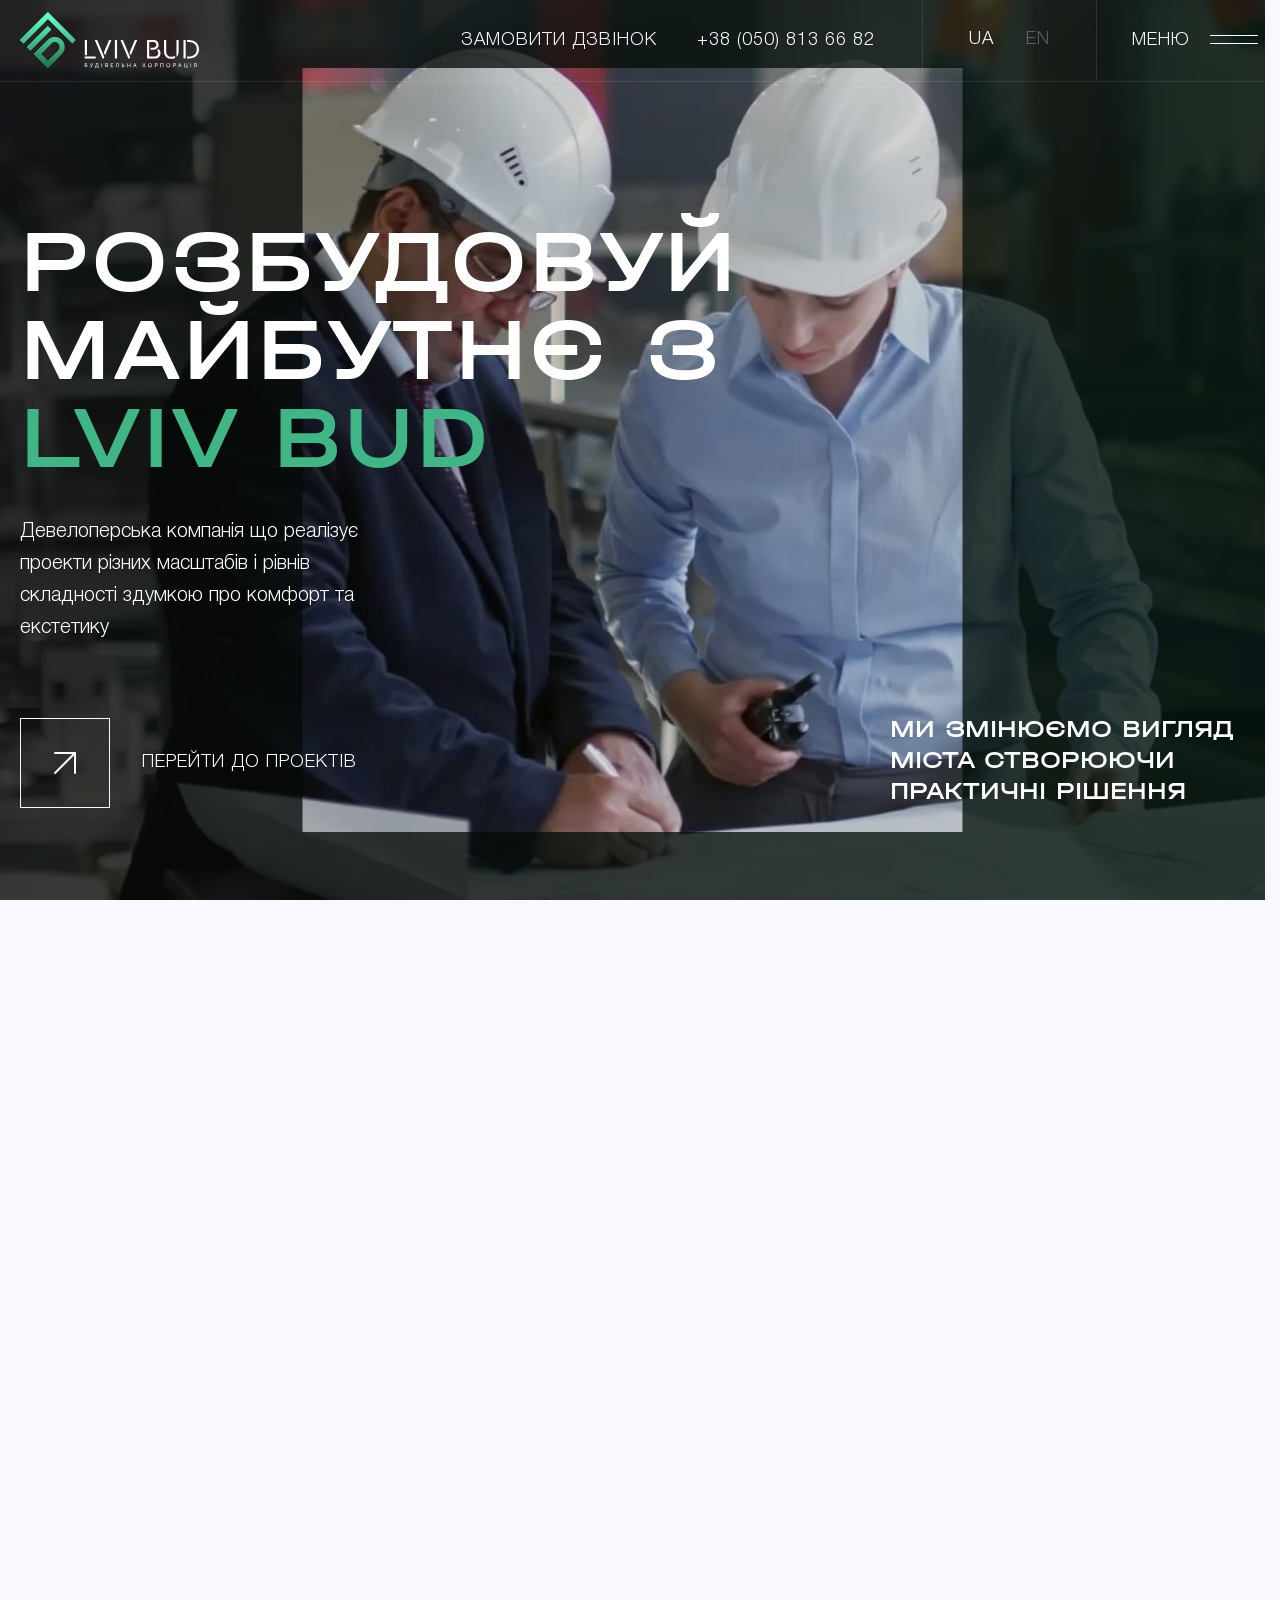
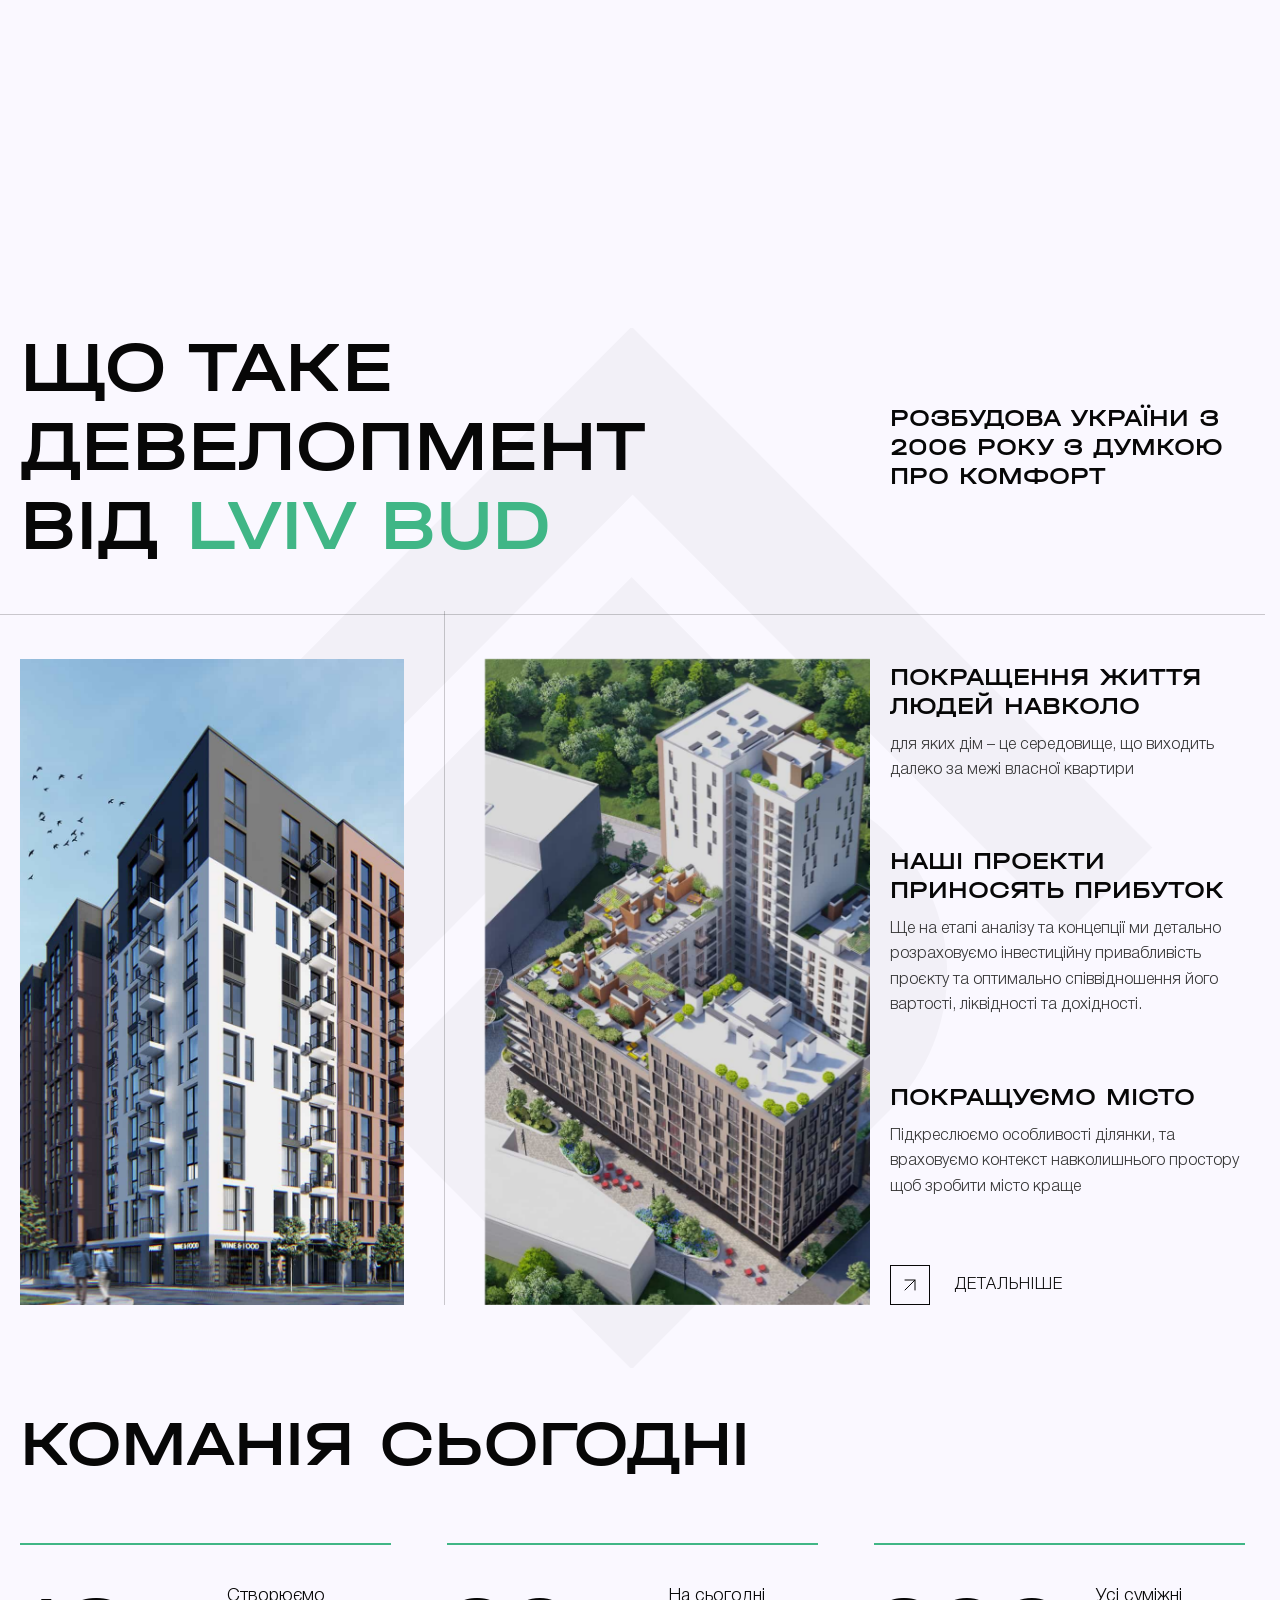
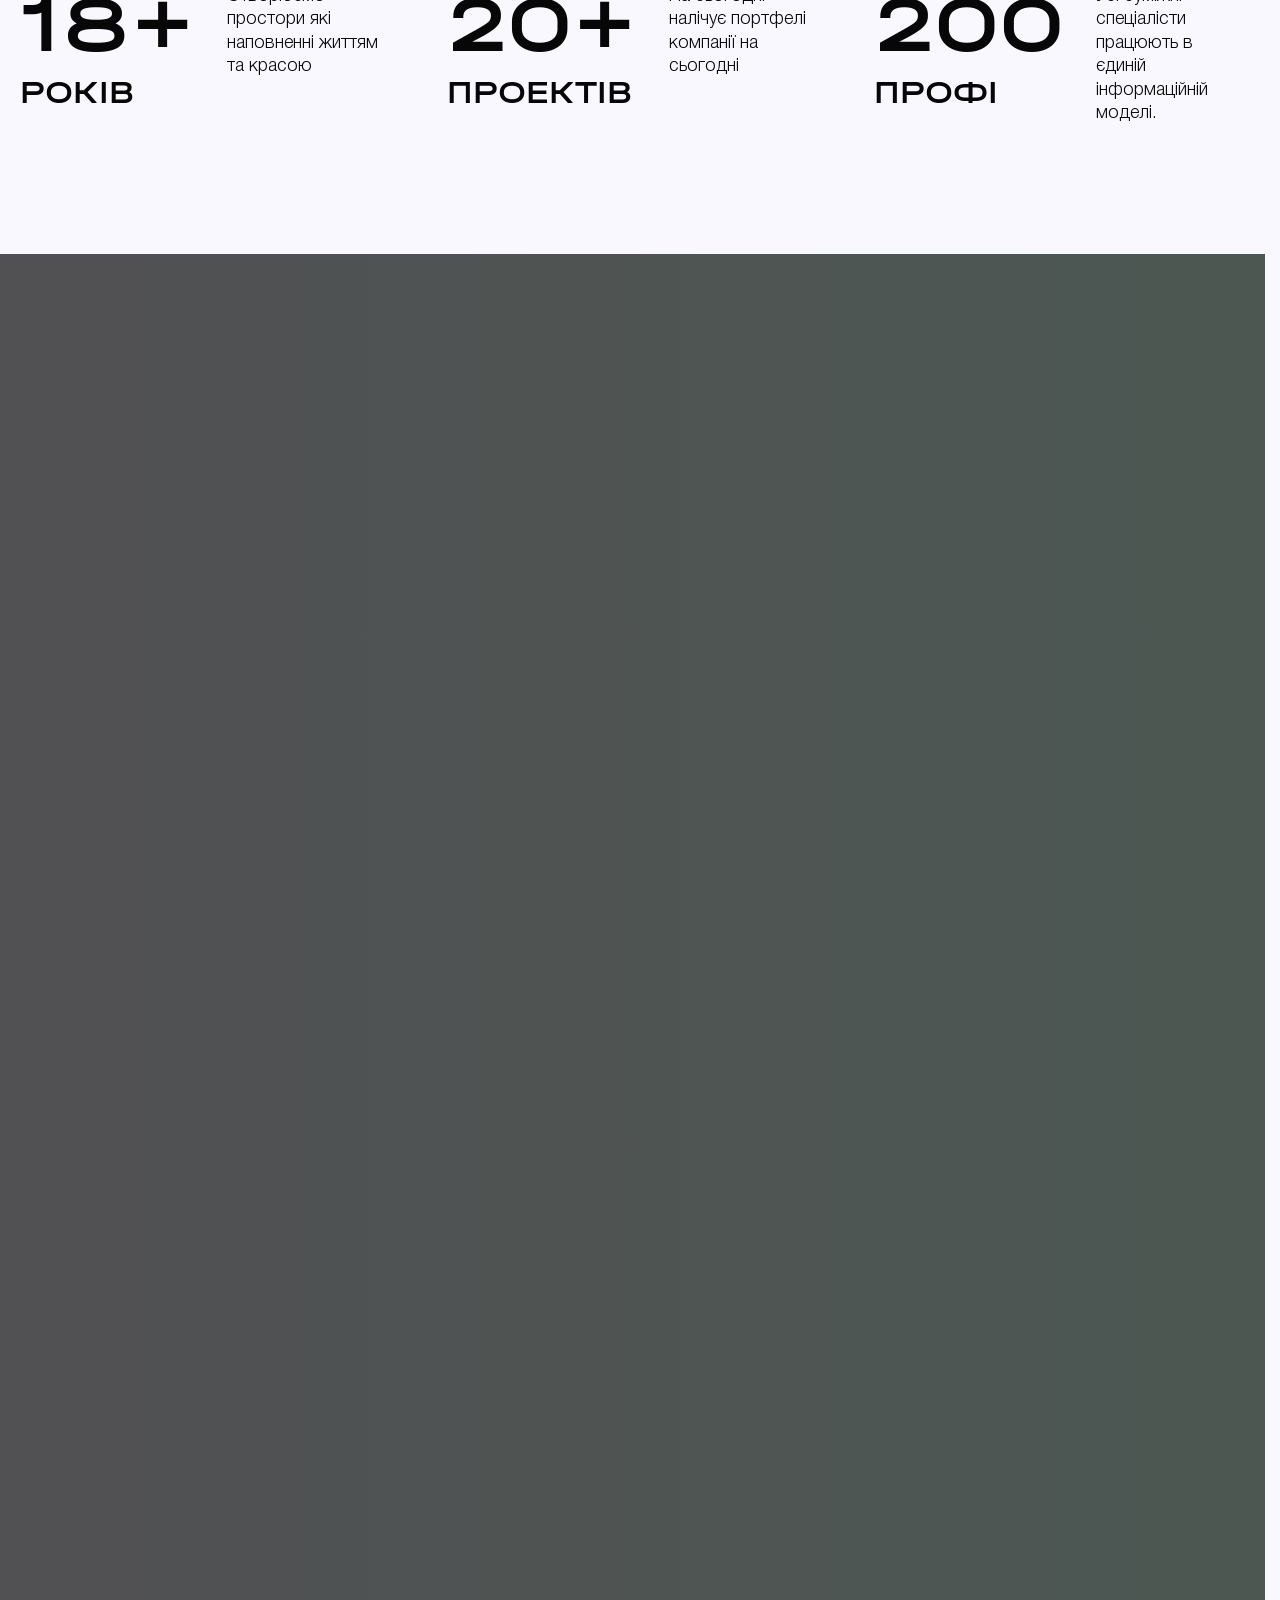
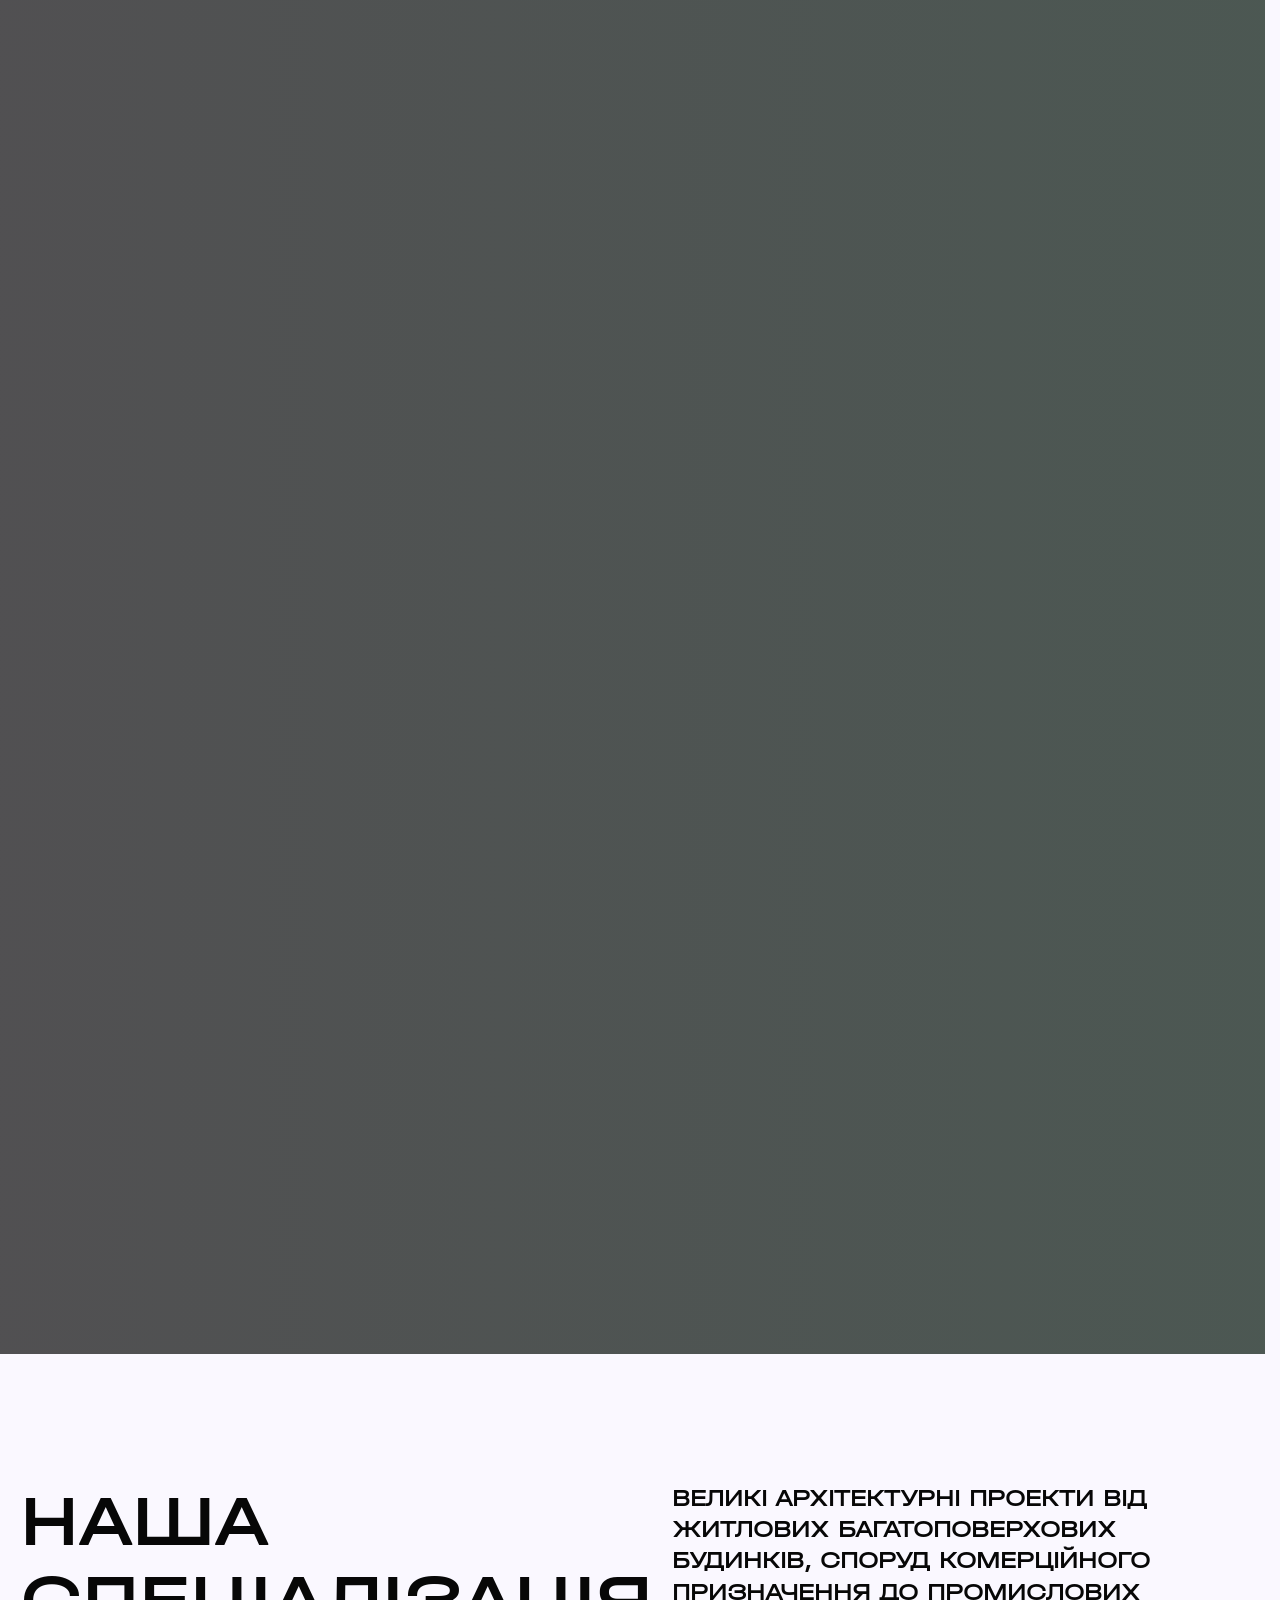
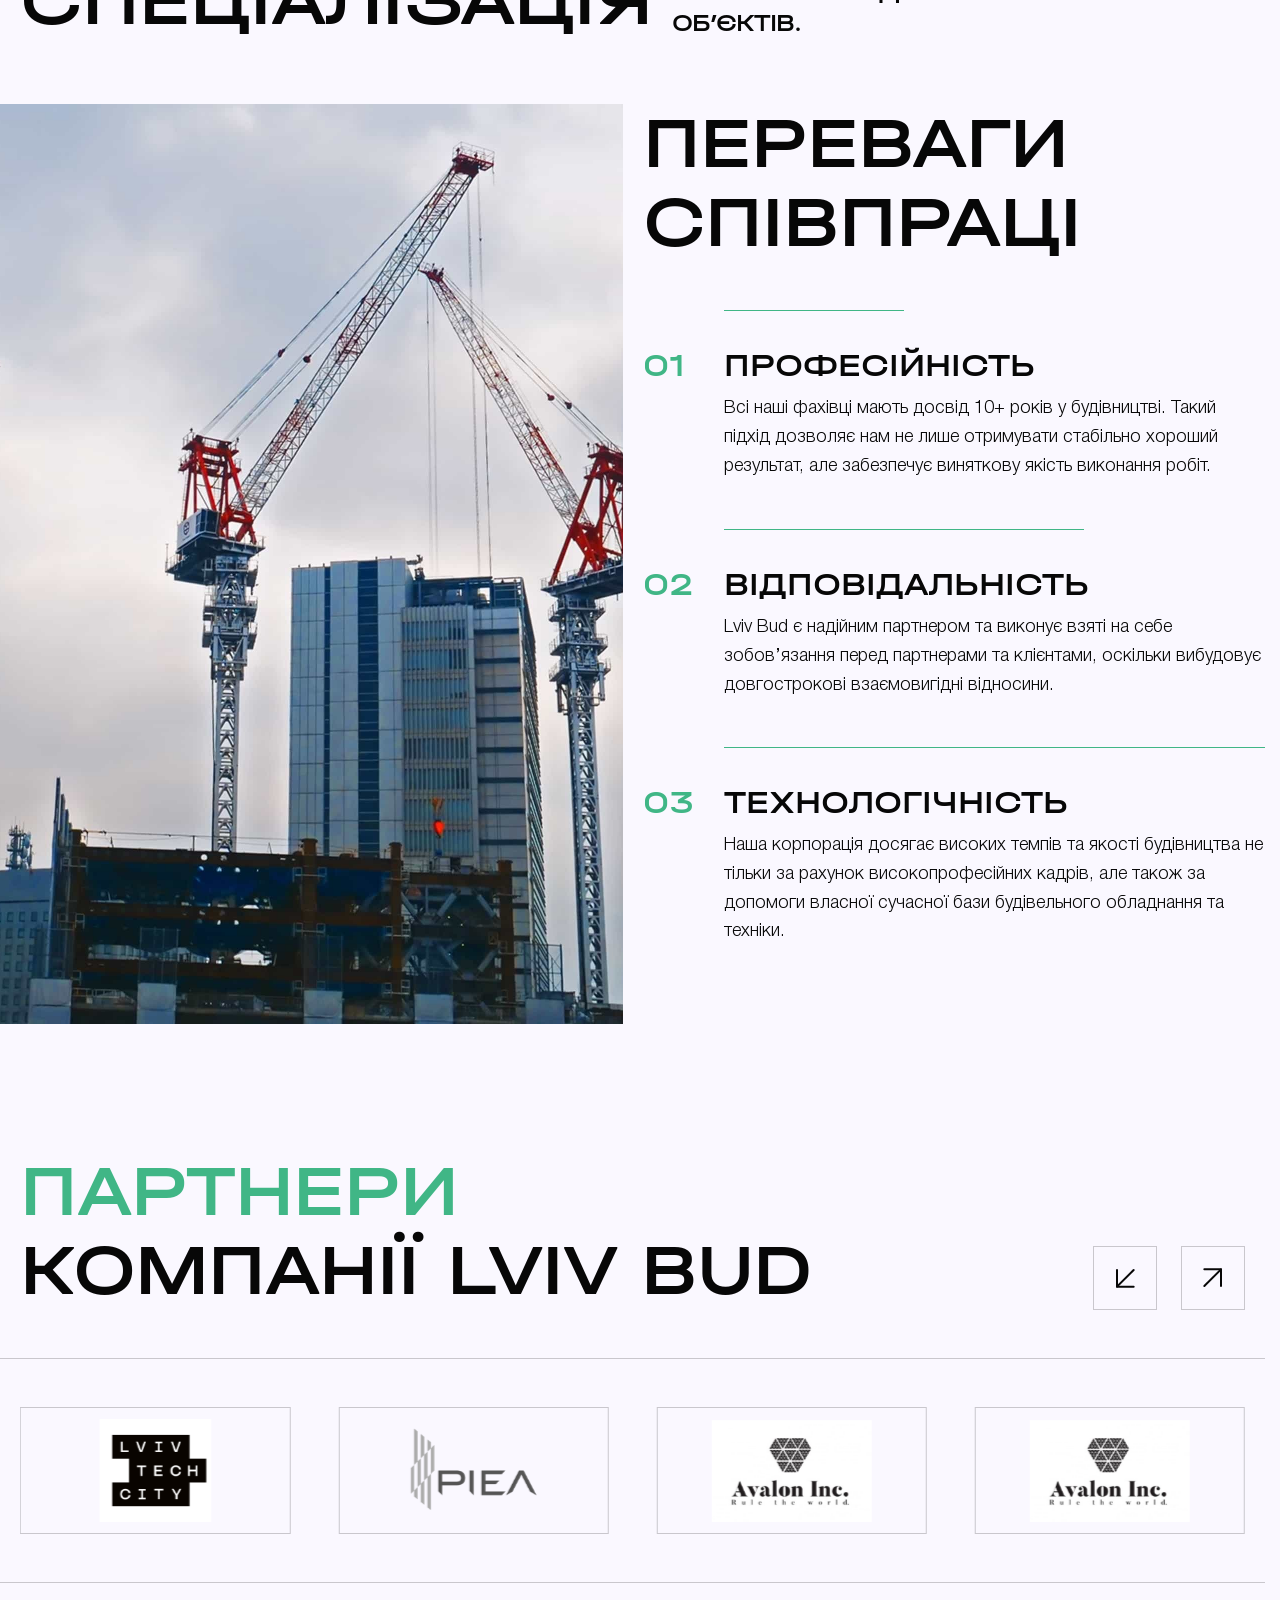
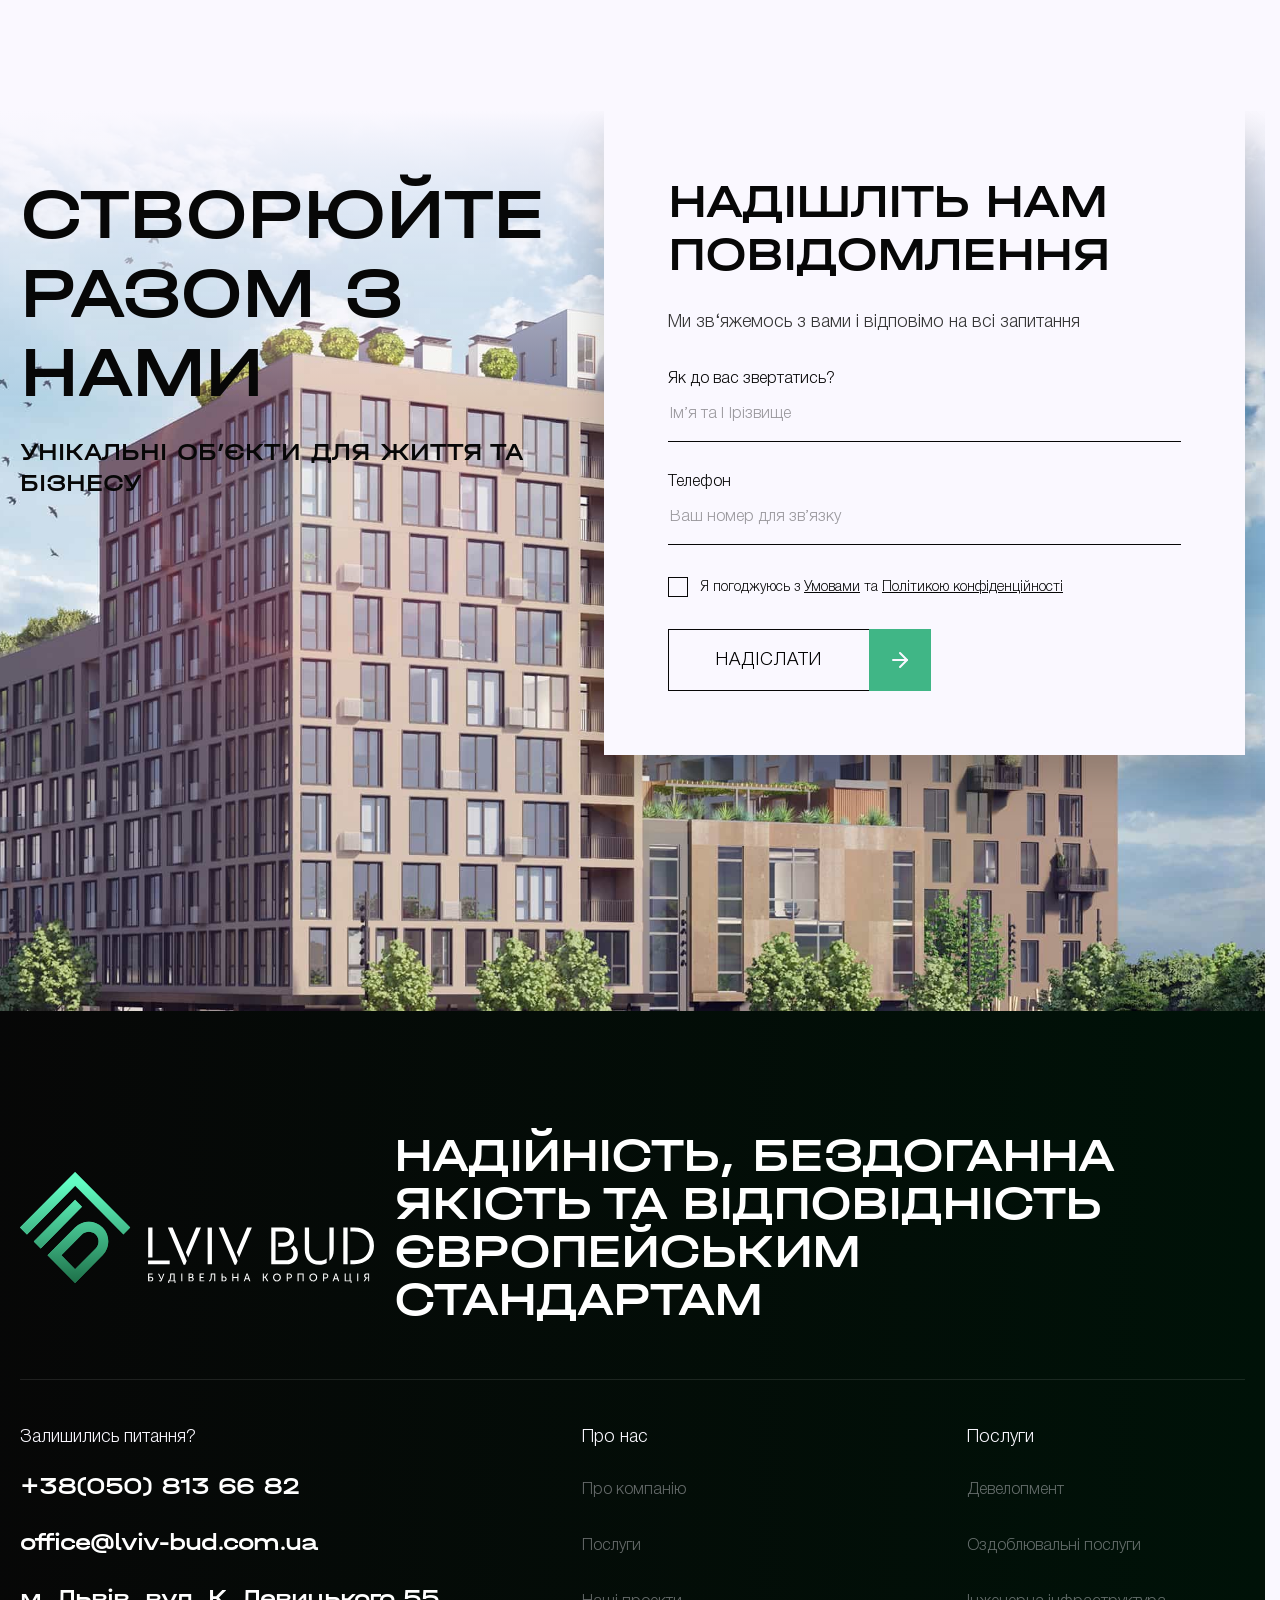
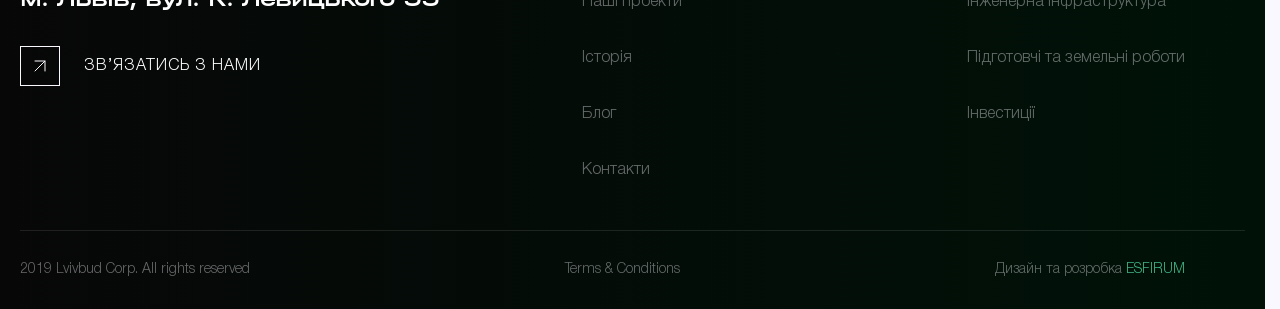
==== commit b84d3cb5: "adaptive home page" ====
--- a/index.html
+++ b/index.html
@@ -1,5 +1,5 @@
 <!DOCTYPE html>
-<html lang="en">
+<html lang="uk">
 
 <head>
     <meta charset="UTF-8" />
@@ -16,6 +16,9 @@
 </head>
 
 <body>
+    <div class="preloader">
+        <img src="./assets/images/icons/logo-black.svg" alt="Logo">
+    </div>
     <div class="aside-menu">
         <div class="aside-menu__inner">
             <div class="aside-menu__col col--menu">
@@ -305,18 +308,27 @@
     </div>
     <main class="main main--home">
         <section class="hero">
+            <div class="hero__prev">
+                <div class="hero__prev-sm">
+                    <img class="hero__rectangle" src="./assets/images/video-rec.jpg" alt="Thumbnail">
+                </div>
+                <div class="hero__prev-lg">
+                    <img src="./assets/images/bg-hero.jpg" alt="">
+                </div>
+            </div>
             <div class="container">
                 <div class="hero__content">
                     <div class="hero__content-col">
-                        <h1 class="hero__title">
+                        <h1 class="hero__title animation--simple">
                             Розбудовуй майбутнє з <span>lviv bud</span>
                         </h1>
-                        <p class="hero__description">
+                        <p class="hero__description animation--simple">
                             Девелоперська компанія що реалізує проекти
                             різних масштабів і рівнів складності здумкою про
                             комфорт та екстетику
                         </p>
-                        <a href="javascript: void(0)" class="hero__link link--primary link--lg link--light hover--dark">
+                        <a href="javascript: void(0)"
+                            class="hero__link link--primary link--lg link--light hover--dark animation--simple">
                             <span>
                                 <svg width="48" height="48" viewBox="0 0 48 48" fill="none"
                                     xmlns="http://www.w3.org/2000/svg">
@@ -330,7 +342,7 @@
                         </a>
                     </div>
                     <div class="hero__content-col">
-                        <h2 class="hero__subtitle">
+                        <h2 class="hero__subtitle animation--simple">
                             ми змінюємо вигляд міста створюючи практичні
                             рішення
                         </h2>
@@ -353,10 +365,10 @@
         <section class="develop">
             <div class="develop__about">
                 <div class="container">
-                    <h2 class="develop__title h2">
+                    <h2 class="develop__title h2 animation--simple">
                         ЩО ТАКЕ ДЕВЕЛОПМЕНТ  ВІД <span>lviv bud</span>
                     </h2>
-                    <p class="develop__description">
+                    <p class="develop__description animation--simple">
                         розбудова україни з 2006 року з думкою про комфорт
                     </p>
                 </div>
@@ -364,13 +376,13 @@
             <div class="container container--lg">
                 <div class="develop__info">
                     <div class="develop__previews">
-                        <div class="develop__previews-item">
+                        <div class="develop__previews-item animation--simple">
                             <div class="develop__thumb thumb--lg">
                                 <img width="548" height="678" loading="lazy" src="./assets/images/develop_1.jpg"
                                     alt="Thumbnail" />
                             </div>
                         </div>
-                        <div class="develop__previews-item">
+                        <div class="develop__previews-item animation--simple">
                             <div class="develop__thumb thumb--sm">
                                 <img width="458" height="678" loading="lazy" src="./assets/images/develop_2.jpg"
                                     alt="Thumbnail" />
@@ -378,7 +390,7 @@
                         </div>
                     </div>
                     <div class="develop__details">
-                        <div class="info-card">
+                        <div class="info-card animation--simple">
                             <h4 class="info-card__title">
                                 покращення життя людей навколо
                             </h4>
@@ -387,7 +399,7 @@
                                 далеко за межі власної квартири
                             </p>
                         </div>
-                        <div class="info-card">
+                        <div class="info-card animation--simple">
                             <h4 class="info-card__title">
                                 наші проекти приносять прибуток
                             </h4>
@@ -398,7 +410,7 @@
                                 вартості, ліквідності та дохідності.
                             </p>
                         </div>
-                        <div class="info-card">
+                        <div class="info-card animation--simple">
                             <h4 class="info-card__title">
                                 покращуємо місто
                             </h4>
@@ -409,7 +421,7 @@
                             </p>
                         </div>
                         <a href="javascript: void(0)"
-                            class="develop__cta link--primary link--sm link--dark hover--light">
+                            class="develop__cta link--primary link--sm link--dark hover--light animation--simple">
                             <span>
                                 <svg width="48" height="48" viewBox="0 0 48 48" fill="none"
                                     xmlns="http://www.w3.org/2000/svg">
@@ -426,12 +438,12 @@
             </div>
             <div class="container">
                 <div class="develop__stats">
-                    <h3 class="develop__subtitle">команія сьогодні</h3>
+                    <h3 class="develop__subtitle animation--simple">команія сьогодні</h3>
                     <div class="develop__cards">
-                        <div class="develop__card">
+                        <div class="develop__card animation--simple">
                             <div class="develop__card-col">
                                 <div>
-                                    <span>18</span>
+                                    <span data-number="18">0</span>
                                     <span>+</span>
                                 </div>
                                 <p>років</p>
@@ -443,10 +455,10 @@
                                 </p>
                             </div>
                         </div>
-                        <div class="develop__card">
+                        <div class="develop__card animation--simple">
                             <div class="develop__card-col">
                                 <div>
-                                    <span>20</span>
+                                    <span data-number="20">20</span>
                                     <span>+</span>
                                 </div>
                                 <p>проектів</p>
@@ -458,10 +470,10 @@
                                 </p>
                             </div>
                         </div>
-                        <div class="develop__card">
+                        <div class="develop__card animation--simple">
                             <div class="develop__card-col">
                                 <div>
-                                    <span>200</span>
+                                    <span data-number="200">200</span>
                                 </div>
                                 <p>профі</p>
                             </div>
@@ -477,51 +489,149 @@
             </div>
         </section>
         <section class="projects">
-            <img class="bg-thumbnail" src="./assets/images/bg-projects.jpg" alt="BG-thumb">
-            <div class="container">
-                <div class="projects__content">
-                    <div class="projects__head">
-                        <h3 class="projects__subtitle">
-                            реалізовані проекти
-                        </h3>
-                        <a href="javascript: void(0)"
-                            class="projects__link link--primary link--sm link--light hover--light">
-                            <span>
-                                <svg width="48" height="48" viewBox="0 0 48 48" fill="none"
-                                    xmlns="http://www.w3.org/2000/svg">
-                                    <path d="M14 34L34 14" stroke="#FAF8FF" stroke-width="2" stroke-linecap="round"
-                                        stroke-linejoin="round" />
-                                    <path d="M14 14H34V34" stroke="#FAF8FF" stroke-width="2" stroke-linecap="round"
-                                        stroke-linejoin="round" />
-                                </svg>
-                            </span>
-                            <span>всі проєкти</span>
-                        </a>
-                    </div>
-                    <h2 class="projects__title h2">LvivTech.City</h2>
-                    <a href="javascript: void(0)" class="projects__cta link--primary link--lg link--light hover--dark">
-                        <span>
-                            <svg width="48" height="48" viewBox="0 0 48 48" fill="none"
-                                xmlns="http://www.w3.org/2000/svg">
-                                <path d="M14 34L34 14" stroke="#FAF8FF" stroke-width="2" stroke-linecap="round"
-                                    stroke-linejoin="round" />
-                                <path d="M14 14H34V34" stroke="#FAF8FF" stroke-width="2" stroke-linecap="round"
-                                    stroke-linejoin="round" />
-                            </svg>
-                        </span>
-                        <span>деталі проєкту</span>
-                    </a>
-                </div>
-                <div class="projects__thumb">
-                    <img loading="lazy" width="643" height="744" src="./assets/images/projects.jpg" alt="Thumbnail" />
+            <div class="projects__wrapper">
+                <div class="projects__item">
+                    <img class="bg-thumbnail" src="./assets/images/bg-projects.jpg" alt="BG-thumb">
+                    <div class="container">
+                        <div class="stick">
+                            <div class="projects__content">
+                                <div class="projects__head">
+                                    <h3 class="projects__subtitle">
+                                        реалізовані проекти
+                                    </h3>
+                                    <a href="javascript: void(0)"
+                                        class="projects__link link--primary link--sm link--light hover--light">
+                                        <span>
+                                            <svg width="48" height="48" viewBox="0 0 48 48" fill="none"
+                                                xmlns="http://www.w3.org/2000/svg">
+                                                <path d="M14 34L34 14" stroke="#FAF8FF" stroke-width="2"
+                                                    stroke-linecap="round" stroke-linejoin="round" />
+                                                <path d="M14 14H34V34" stroke="#FAF8FF" stroke-width="2"
+                                                    stroke-linecap="round" stroke-linejoin="round" />
+                                            </svg>
+                                        </span>
+                                        <span>всі проєкти</span>
+                                    </a>
+                                </div>
+                                <h2 class="projects__title h2">LvivTech.City</h2>
+                                <a href="javascript: void(0)"
+                                    class="projects__cta link--primary link--lg link--light hover--dark">
+                                    <span>
+                                        <svg width="48" height="48" viewBox="0 0 48 48" fill="none"
+                                            xmlns="http://www.w3.org/2000/svg">
+                                            <path d="M14 34L34 14" stroke="#FAF8FF" stroke-width="2"
+                                                stroke-linecap="round" stroke-linejoin="round" />
+                                            <path d="M14 14H34V34" stroke="#FAF8FF" stroke-width="2"
+                                                stroke-linecap="round" stroke-linejoin="round" />
+                                        </svg>
+                                    </span>
+                                    <span>деталі проєкту</span>
+                                </a>
+                            </div>
+                            <div class="projects__thumb">
+                                <img loading="lazy" width="643" height="744" src="./assets/images/projects.jpg"
+                                    alt="Thumbnail" />
+                            </div>
+                        </div>
+                    </div>
+                </div>
+                <div class="projects__item">
+                    <img class="bg-thumbnail" src="./assets/images/bg-form.jpg" alt="BG-thumb">
+                    <div class="container">
+                        <div class="stick">
+                            <div class="projects__content">
+                                <div class="projects__head">
+                                    <h3 class="projects__subtitle">
+                                        реалізовані проекти
+                                    </h3>
+                                    <a href="javascript: void(0)"
+                                        class="projects__link link--primary link--sm link--light hover--light">
+                                        <span>
+                                            <svg width="48" height="48" viewBox="0 0 48 48" fill="none"
+                                                xmlns="http://www.w3.org/2000/svg">
+                                                <path d="M14 34L34 14" stroke="#FAF8FF" stroke-width="2"
+                                                    stroke-linecap="round" stroke-linejoin="round" />
+                                                <path d="M14 14H34V34" stroke="#FAF8FF" stroke-width="2"
+                                                    stroke-linecap="round" stroke-linejoin="round" />
+                                            </svg>
+                                        </span>
+                                        <span>всі проєкти</span>
+                                    </a>
+                                </div>
+                                <h2 class="projects__title h2">LvivTech.City</h2>
+                                <a href="javascript: void(0)"
+                                    class="projects__cta link--primary link--lg link--light hover--dark">
+                                    <span>
+                                        <svg width="48" height="48" viewBox="0 0 48 48" fill="none"
+                                            xmlns="http://www.w3.org/2000/svg">
+                                            <path d="M14 34L34 14" stroke="#FAF8FF" stroke-width="2"
+                                                stroke-linecap="round" stroke-linejoin="round" />
+                                            <path d="M14 14H34V34" stroke="#FAF8FF" stroke-width="2"
+                                                stroke-linecap="round" stroke-linejoin="round" />
+                                        </svg>
+                                    </span>
+                                    <span>деталі проєкту</span>
+                                </a>
+                            </div>
+                            <div class="projects__thumb">
+                                <img loading="lazy" width="643" height="744" src="./assets/images/details_2.jpg"
+                                    alt="Thumbnail" />
+                            </div>
+                        </div>
+                    </div>
+                </div>
+                <div class="projects__item">
+                    <img class="bg-thumbnail" src="./assets/images/bg-serviceItem.jpg" alt="BG-thumb">
+                    <div class="container">
+                        <div class="stick">
+                            <div class="projects__content">
+                                <div class="projects__head">
+                                    <h3 class="projects__subtitle">
+                                        реалізовані проекти
+                                    </h3>
+                                    <a href="javascript: void(0)"
+                                        class="projects__link link--primary link--sm link--light hover--light">
+                                        <span>
+                                            <svg width="48" height="48" viewBox="0 0 48 48" fill="none"
+                                                xmlns="http://www.w3.org/2000/svg">
+                                                <path d="M14 34L34 14" stroke="#FAF8FF" stroke-width="2"
+                                                    stroke-linecap="round" stroke-linejoin="round" />
+                                                <path d="M14 14H34V34" stroke="#FAF8FF" stroke-width="2"
+                                                    stroke-linecap="round" stroke-linejoin="round" />
+                                            </svg>
+                                        </span>
+                                        <span>всі проєкти</span>
+                                    </a>
+                                </div>
+                                <h2 class="projects__title h2">LvivTech.City</h2>
+                                <a href="javascript: void(0)"
+                                    class="projects__cta link--primary link--lg link--light hover--dark">
+                                    <span>
+                                        <svg width="48" height="48" viewBox="0 0 48 48" fill="none"
+                                            xmlns="http://www.w3.org/2000/svg">
+                                            <path d="M14 34L34 14" stroke="#FAF8FF" stroke-width="2"
+                                                stroke-linecap="round" stroke-linejoin="round" />
+                                            <path d="M14 14H34V34" stroke="#FAF8FF" stroke-width="2"
+                                                stroke-linecap="round" stroke-linejoin="round" />
+                                        </svg>
+                                    </span>
+                                    <span>деталі проєкту</span>
+                                </a>
+                            </div>
+                            <div class="projects__thumb">
+                                <img loading="lazy" width="643" height="744" src="./assets/images/services_4.jpg"
+                                    alt="Thumbnail" />
+                            </div>
+                        </div>
+                    </div>
                 </div>
             </div>
         </section>
         <section class="special">
             <div class="container">
                 <div class="special__head">
-                    <h2 class="h2 special__title">наша спеціалізація</h2>
-                    <p class="special__descr">
+                    <h2 class="h2 special__title animation--simple">наша спеціалізація</h2>
+                    <p class="special__descr animation--simple">
                         великі архітектурні проекти від житлових
                         багатоповерхових будинків, споруд комерційного
                         призначення до промислових об’єктів.
@@ -531,7 +641,7 @@
             <div class="special__wrapper">
                 <div class="container--left">
                     <div class="special__content">
-                        <div class="special__video">
+                        <div class="special__video animation--simple">
                             <video class="js-video" width="950" height="920" poster="./assets/images/special.jpg" muted
                                 autoplay loop playsinline>
                                 <source data-src="./assets/video/vid_special.mp4" type="video/mp4">
@@ -539,42 +649,48 @@
                             </video>
                         </div>
                         <div class="special__info">
-                            <h2 class="h2 special__subtitle">переваги співпраці</h2>
+                            <h2 class="h2 special__subtitle animation--simple">переваги співпраці</h2>
                             <div class="special__cards">
-                                <div class="special__card">
-                                    <h3 class="special__card-title">
-                                        професійність
-                                    </h3>
-                                    <p class="special__card-text">
-                                        Всі наші фахівці мають досвід 10+ років у
-                                        будівництві. Такий підхід дозволяє нам не
-                                        лише отримувати стабільно хороший результат,
-                                        але забезпечує виняткову якість виконання
-                                        робіт.
-                                    </p>
-                                </div>
-                                <div class="special__card">
-                                    <h3 class="special__card-title">
-                                        відповідальність
-                                    </h3>
-                                    <p class="special__card-text">
-                                        Lviv Bud є надійним партнером та виконує
-                                        взяті на себе зобов’язання перед партнерами
-                                        та клієнтами, оскільки вибудовує
-                                        довгострокові взаємовигідні відносини.
-                                    </p>
-                                </div>
-                                <div class="special__card">
-                                    <h3 class="special__card-title">
-                                        технологічність
-                                    </h3>
-                                    <p class="special__card-text">
-                                        Наша корпорація досягає високих темпів та
-                                        якості будівництва не тільки за рахунок
-                                        високопрофесійних кадрів, але також за
-                                        допомоги власної сучасної бази будівельного
-                                        обладнання та техніки.
-                                    </p>
+                                <div class="special__card animation--simple">
+                                    <div class="special__card-wrapper">
+                                        <h3 class="special__card-title">
+                                            професійність
+                                        </h3>
+                                        <p class="special__card-text">
+                                            Всі наші фахівці мають досвід 10+ років у
+                                            будівництві. Такий підхід дозволяє нам не
+                                            лише отримувати стабільно хороший результат,
+                                            але забезпечує виняткову якість виконання
+                                            робіт.
+                                        </p>
+                                    </div>
+                                </div>
+                                <div class="special__card animation--simple">
+                                    <div class="special__card-wrapper">
+                                        <h3 class="special__card-title">
+                                            відповідальність
+                                        </h3>
+                                        <p class="special__card-text">
+                                            Lviv Bud є надійним партнером та виконує
+                                            взяті на себе зобов’язання перед партнерами
+                                            та клієнтами, оскільки вибудовує
+                                            довгострокові взаємовигідні відносини.
+                                        </p>
+                                    </div>
+                                </div>
+                                <div class="special__card animation--simple">
+                                    <div class="special__card-wrapper">
+                                        <h3 class="special__card-title">
+                                            технологічність
+                                        </h3>
+                                        <p class="special__card-text">
+                                            Наша корпорація досягає високих темпів та
+                                            якості будівництва не тільки за рахунок
+                                            високопрофесійних кадрів, але також за
+                                            допомоги власної сучасної бази будівельного
+                                            обладнання та техніки.
+                                        </p>
+                                    </div>
                                 </div>
                             </div>
                         </div>
@@ -584,7 +700,7 @@
         </section>
         <section class="partners">
             <div class="container">
-                <div class="partners__head">
+                <div class="partners__head animation--simple">
                     <h2 class="h2 partners__title">
                         <span>партнери</span> компанії lviv bud
                     </h2>
@@ -610,7 +726,7 @@
                     </div>
                 </div>
             </div>
-            <div class="partners__content">
+            <div class="partners__content animation--simple">
                 <div class="container">
                     <div class="partners__gall partners-swiper swiper">
                         <div class="partners__gall-wrapper swiper-wrapper">
@@ -652,13 +768,13 @@
         <section class="form">
             <img src="./assets/images/bg-form.jpg" alt="BG-thumb" class="bg-thumbnail">
             <div class="container">
-                <div class="form__content">
+                <div class="form__content animation--simple">
                     <h2 class="form__title h2">створюйте разом з нами</h2>
                     <p class="form__descr">
                         унікальні об’єкти для життя та бізнесу
                     </p>
                 </div>
-                <div class="form-box">
+                <div class="form-box animation--simple">
                     <h3 class="form-box__title">
                         надішліть нам повідомлення
                     </h3>
--- a/assets/css/style.min.css
+++ b/assets/css/style.min.css
@@ -1 +1 @@
-*,::before,::after{-webkit-box-sizing:border-box;box-sizing:border-box}:where(ul,ol):where([class]){padding-left:0}body,:where(blockquote,figure):where([class]){margin:0}:where(h1,h2,h3,h4,h5,h6,p,ul,ol,dl):where([class]){margin-block:0}:where(dd[class]){margin-left:0}:where(fieldset[class]){margin-left:0;padding:0;border:none}:where(ul[class]){list-style:none}:where(address[class]){font-style:normal}p{--paragraphMarginBottom: 24px;margin-block:0}p:where(:not([class]):not(:last-child)){margin-bottom:var(--paragraphMarginBottom)}img,video{display:block;max-width:100%;height:auto}input,textarea,select,button{font:inherit}html{height:100%;scrollbar-gutter:stable}html,:has(:target){scroll-behavior:smooth}body{line-height:1.5}a:where([class]){display:-webkit-inline-box;display:-ms-inline-flexbox;display:inline-flex}button,label{cursor:pointer}:where([fill]:not([fill=none],[fill^=url])){fill:currentColor}:where([stroke]:not([stroke=none],[stroke^=url])){stroke:currentColor}svg *{-webkit-transition-property:fill,stroke;transition-property:fill,stroke}:where(table){border-collapse:collapse;border-color:currentColor}@media(prefers-reduced-motion: reduce){*,::before,::after{-webkit-animation-duration:.01ms !important;animation-duration:.01ms !important;-webkit-animation-iteration-count:1 !important;animation-iteration-count:1 !important;-webkit-transition-duration:.01ms !important;transition-duration:.01ms !important;scroll-behavior:auto !important}}:root{--container-width: 1520px;--container-padding: 20px;--ff-primary: "Halvar", sans-serif;--ff-secondary: "Helvetica", sans-serif;--light-grey: #faf8ff;--dark-grey: #343434;--white-color: #fff;--black-color: #070707;--accent-color: #40b686;--section-padding: 128px;--section-padding-lg: 164px}@media(max-width: 991px){:root{--section-padding: 64px;--section-padding-lg: 110px}}@media(max-width: 767px){:root{--section-padding: 32px;--section-padding-lg: 82px}}@font-face{font-family:"Halvar";src:url("../fonts/PrimaryFont_500.woff2") format("woff2");font-weight:500;font-display:swap;font-style:normal}@font-face{font-family:"Helvetica";src:url("../fonts/SecondaryFont_400.woff2") format("woff2");font-weight:400;font-display:swap;font-style:normal}html,body{display:-webkit-box;display:-ms-flexbox;display:flex;-webkit-box-orient:vertical;-webkit-box-direction:normal;-ms-flex-direction:column;flex-direction:column}body{overflow-anchor:none;font:400 16px/1.5 var(--ff-secondary);color:var(--black-color);background:var(--light-grey)}body:not(:has(.main--home)) .header{position:sticky;overflow:visible;top:0;background:var(--light-grey);color:var(--black-color);border-color:#dfdfdf}body:not(:has(.main--home)) .header--transparent{background:rgba(0,0,0,0);border-color:rgba(7,7,7,.1)}body:not(:has(.main--home)) .header--transparent .header__lang::after,body:not(:has(.main--home)) .header--transparent .header__lang::before{background:rgba(7,7,7,.1)}body:not(:has(.main--home)) .header__lang::after,body:not(:has(.main--home)) .header__lang::before{background:#dfdfdf}body:not(:has(.main--home)) .header__logo svg{color:var(--black-color)}body:not(:has(.main--home)) .header__menu-btn::after,body:not(:has(.main--home)) .header__menu-btn::before{background:var(--black-color)}main{-webkit-box-flex:1;-ms-flex:1;flex:1}button{padding:0;background:rgba(0,0,0,0);border:none;outline:none;display:-webkit-box;display:-ms-flexbox;display:flex}a{color:inherit;text-decoration:none}.container{max-width:1520px;width:100%;padding-inline:20px;margin:0 auto}.container--lg{max-width:1580px}.container--right{padding-left:calc((100% - var(--container-width))/2 + var(--container-padding))}@media(max-width: 1510px){.container--right>div{padding-left:20px}}.container--left{padding-right:calc((100% - var(--container-width))/2 + var(--container-padding))}@media(max-width: 767px){section{scroll-margin-top:56px}}.h2{font:500 72px/110% var(--ff-primary);letter-spacing:-1px;text-transform:uppercase}.h2 span{color:var(--accent-color)}@media(max-width: 1199px){.h2{font-size:56px}}@media(max-width: 991px){.h2{font-size:40px}}@media(max-width: 767px){.h2{font-size:32px}}.bg-thumbnail{position:absolute;inset:0;width:100%;height:100%;-o-object-fit:cover;object-fit:cover}.header{z-index:10;position:fixed;overflow:hidden;width:100%;height:82px;padding-block:12px 15px;border-bottom:1px solid rgba(255,255,255,.1);color:var(--light-grey);-webkit-transition:all 0.3s linear;transition:all 0.3s linear}@media(max-width: 991px){.header{height:auto;padding-block:10px}}@media(max-width: 767px){.header{padding:0}}.header--scrolled,.header--transparent{border-color:rgba(7,7,7,.1);color:var(--black-color)}.header--scrolled .header__logo svg,.header--transparent .header__logo svg{color:var(--black-color)}.header--scrolled .header__lang::after,.header--scrolled .header__lang::before,.header--transparent .header__lang::after,.header--transparent .header__lang::before{background:rgba(7,7,7,.1)}.header--scrolled .header__menu-btn::after,.header--scrolled .header__menu-btn::before,.header--transparent .header__menu-btn::after,.header--transparent .header__menu-btn::before{background:var(--black-color)}.header--scrolled{background:var(--light-grey)}.header--transparent{background:rgba(0,0,0,0)}@media(max-width: 991px){.header .container{padding-inline:12px}}.header__panel{display:-webkit-box;display:-ms-flexbox;display:flex;gap:20px;-webkit-box-align:center;-ms-flex-align:center;align-items:center;-webkit-box-pack:justify;-ms-flex-pack:justify;justify-content:space-between}.header__logo{max-width:179px;-ms-flex-negative:0;flex-shrink:0}.header__logo svg{width:100%;color:var(--white-color);-webkit-transition:all 0.3s linear;transition:all 0.3s linear}@media(max-width: 991px){.header__logo{max-width:150px}}@media(max-width: 767px){.header__logo{max-width:90px}}.header__info{display:-webkit-box;display:-ms-flexbox;display:flex;-webkit-box-align:center;-ms-flex-align:center;align-items:center}.header__call{display:-webkit-box;display:-ms-flexbox;display:flex;-webkit-box-align:center;-ms-flex-align:center;align-items:center;gap:40px;margin-right:47px}@media(max-width: 1199px){.header__call{gap:12px;margin-right:15px}}@media(max-width: 767px){.header__call{display:none}}.header__call a{font:400 18px/100% var(--ff-secondary);letter-spacing:1px;text-transform:uppercase;-webkit-transition:all 0.3s linear;transition:all 0.3s linear}@media(max-width: 991px){.header__call a{font-size:14px}}.header__lang{display:-webkit-box;display:-ms-flexbox;display:flex;-webkit-box-align:center;-ms-flex-align:center;align-items:center;gap:32px;margin-right:35px;padding-inline:47px;position:relative}.header__lang::after,.header__lang::before{content:"";position:absolute;height:84px;width:1px;pointer-events:none;background:rgba(250,248,255,.1);-webkit-transition:all 0.3s linear;transition:all 0.3s linear}@media(max-width: 991px){.header__lang::after,.header__lang::before{height:77px}}@media(max-width: 767px){.header__lang::after,.header__lang::before{height:56px}}.header__lang::after{left:0}.header__lang::before{right:0}@media(max-width: 1199px){.header__lang{padding-inline:15px;gap:12px;margin-right:15px}}@media(max-width: 767px){.header__lang{padding-inline:10px;gap:8px;margin-right:10px}}.header__lang-link{font:400 18px/100% var(--ff-secondary);letter-spacing:1px;text-transform:uppercase;opacity:.3;-webkit-transition:all 0.3s linear;transition:all 0.3s linear}.header__lang-link.lang--active{opacity:1}@media(max-width: 991px){.header__lang-link{font-size:14px}}.header__menu{display:-webkit-box;display:-ms-flexbox;display:flex;-webkit-box-align:center;-ms-flex-align:center;align-items:center;gap:18px;color:inherit;-webkit-transition:all 0.3s linear;transition:all 0.3s linear}@media(max-width: 991px){.header__menu{gap:12px}}@media(max-width: 767px){.header__menu{gap:0}}.header__menu-text{font:400 18px/100% var(--ff-secondary);letter-spacing:1px;text-transform:uppercase;-webkit-transition:all 0.3s linear;transition:all 0.3s linear}@media(max-width: 991px){.header__menu-text{font-size:14px;line-height:120%}}@media(max-width: 767px){.header__menu-text{display:none}}.header__menu-btn{width:52px;height:23px;display:-webkit-box;display:-ms-flexbox;display:flex;position:relative}.header__menu-btn::after,.header__menu-btn::before{content:"";height:1px;width:48px;position:absolute;border-radius:2px;left:50%;-webkit-transform:translateX(-50%) rotate(0deg);transform:translateX(-50%) rotate(0deg);background:var(--white-color);-webkit-transition:all 0.3s linear;transition:all 0.3s linear}@media(max-width: 767px){.header__menu-btn::after,.header__menu-btn::before{width:30px}}.header__menu-btn::after{top:6px}.header__menu-btn::before{bottom:8px}.header__menu.transformed .header__menu-btn::after{-webkit-transform:translateX(-50%) rotate(45deg);transform:translateX(-50%) rotate(45deg);top:14px}.header__menu.transformed .header__menu-btn::before{-webkit-transform:translateX(-50%) rotate(-45deg);transform:translateX(-50%) rotate(-45deg)}.footer{padding-block:120px 32px;background:-webkit-gradient(linear, left top, right top, color-stop(-1.17%, #070707), to(#001208));background:linear-gradient(90deg, #070707 -1.17%, #001208 100%)}@media(max-width: 991px){.footer{padding-block:40px}}@media(max-width: 767px){.footer{padding-block:32px}}.footer__head{display:-webkit-box;display:-ms-flexbox;display:flex;-webkit-box-align:center;-ms-flex-align:center;align-items:center;-webkit-box-pack:justify;-ms-flex-pack:justify;justify-content:space-between;gap:20px;padding-bottom:56px;border-bottom:1px solid rgba(250,248,255,.1)}@media(max-width: 991px){.footer__head{-webkit-box-orient:vertical;-webkit-box-direction:normal;-ms-flex-direction:column;flex-direction:column;padding-bottom:40px}}@media(max-width: 767px){.footer__head{padding-bottom:32px}}.footer__logo{display:-webkit-box;display:-ms-flexbox;display:flex;-ms-flex-negative:0;flex-shrink:0;max-width:354px;width:100%;color:var(--white-color)}.footer__logo img{width:100%;height:100%}@media(max-width: 991px){.footer__logo{max-width:250px}}@media(max-width: 767px){.footer__logo{max-width:160px}}.footer__title{max-width:901px;font:500 48px/100% var(--ff-primary);letter-spacing:-1px;text-transform:uppercase;color:var(--white-color)}@media(max-width: 991px){.footer__title{text-align:center;font-size:36px;line-height:46px}}@media(max-width: 767px){.footer__title{font-size:24px;line-height:34px}}.footer__info{padding-block:48px}@media(max-width: 767px){.footer__info{padding-block:32px}}.footer__info-wrapper{max-width:1165px;display:-webkit-box;display:-ms-flexbox;display:flex;gap:20px;-webkit-box-align:start;-ms-flex-align:start;align-items:flex-start;-webkit-box-pack:justify;-ms-flex-pack:justify;justify-content:space-between}@media(max-width: 767px){.footer__info-wrapper{-webkit-box-orient:vertical;-webkit-box-direction:reverse;-ms-flex-direction:column-reverse;flex-direction:column-reverse;-webkit-box-align:center;-ms-flex-align:center;align-items:center;gap:32px}}.footer__info-title{font:500 18px/100% var(--ff-secondary);color:var(--light-grey)}@media(max-width: 767px){.footer__info-title{font-size:12px;line-height:24px}}@media(max-width: 767px){.footer__info-contacts{text-align:center}}.footer__info-contacts .footer__info-title{margin-bottom:28px}@media(max-width: 767px){.footer__info-contacts .footer__info-title{margin-bottom:12px}}.footer__info-contacts .footer__info-list{display:-webkit-box;display:-ms-flexbox;display:flex;-webkit-box-orient:vertical;-webkit-box-direction:normal;-ms-flex-direction:column;flex-direction:column;gap:28px;margin-bottom:32px}@media(max-width: 767px){.footer__info-contacts .footer__info-list{gap:12px;margin-bottom:32px}}.footer__info-contacts .footer__info-link{font:500 24px/100% var(--ff-primary);letter-spacing:-1px;color:var(--white-color)}@media(max-width: 767px){.footer__info-contacts .footer__info-link{font-size:20px;line-height:120%}}.footer__info-nav{max-width:603px;width:100%;display:-webkit-box;display:-ms-flexbox;display:flex;-webkit-box-align:start;-ms-flex-align:start;align-items:flex-start;gap:20px;-webkit-box-pack:justify;-ms-flex-pack:justify;justify-content:space-between}@media(max-width: 991px){.footer__info-nav{gap:56px}}@media(max-width: 767px){.footer__info-nav{-webkit-box-orient:vertical;-webkit-box-direction:normal;-ms-flex-direction:column;flex-direction:column;max-width:100%;-webkit-box-align:center;-ms-flex-align:center;align-items:center;gap:32px}}.footer__info-list{display:-webkit-box;display:-ms-flexbox;display:flex;-webkit-box-orient:vertical;-webkit-box-direction:normal;-ms-flex-direction:column;flex-direction:column;gap:32px}@media(max-width: 767px){.footer__info-list{-webkit-box-align:center;-ms-flex-align:center;align-items:center;gap:12px}}@media(max-width: 991px){.footer__info-list:first-child{margin-left:auto}}@media(max-width: 767px){.footer__info-list:first-child{margin-left:0}}.footer__info-link{font:400 16px/100% var(--ff-secondary);color:rgba(250,248,255,.4);-webkit-transition:all 0.3s linear;transition:all 0.3s linear}@media(hover: hover){.footer__info-link:hover{color:var(--accent-color)}}@media(hover: none){.footer__info-link:active{color:var(--accent-color)}}@media(max-width: 767px){.footer__info-link{font:400 20px/100% var(--ff-secondary)}}.footer__info-cta span:last-child{color:var(--white-color)}.footer__copy{font:400 14px/100% var(--ff-secondary);padding-top:32px;border-top:1px solid rgba(250,248,255,.1);color:rgba(250,248,255,.4)}@media(max-width: 767px){.footer__copy{font-size:10px}}.footer__copy-wrapper{max-width:1165px;display:-webkit-box;display:-ms-flexbox;display:flex;gap:20px;-webkit-box-align:center;-ms-flex-align:center;align-items:center;-webkit-box-pack:justify;-ms-flex-pack:justify;justify-content:space-between}@media(max-width: 767px){.footer__copy-wrapper{-webkit-box-orient:vertical;-webkit-box-direction:normal;-ms-flex-direction:column;flex-direction:column}}.footer__copy-link{font:inherit}.footer__copy-text{font:inherit}.footer__copy-text span{text-transform:uppercase;color:var(--accent-color)}.animation--simple{opacity:0;-webkit-transform:translateY(10%);transform:translateY(10%);-webkit-transition:.5s linear;transition:.5s linear;will-change:transform,opacity}.animation--simple._animated{opacity:1;-webkit-transform:translateY(0);transform:translateY(0)}.link--primary{-webkit-box-align:center;-ms-flex-align:center;align-items:center}.link--primary span:first-child{display:-webkit-inline-box;display:-ms-inline-flexbox;display:inline-flex;-ms-flex-negative:0;flex-shrink:0;-webkit-box-shadow:none;box-shadow:none;-webkit-transition:all 0.3s linear;transition:all 0.3s linear}.link--primary span:first-child svg{-webkit-transition:all 0.3s linear;transition:all 0.3s linear}@media(hover: hover){.link--primary:hover span:first-child{background:var(--accent-color);-webkit-box-shadow:0px 12px 48px 4px rgba(61,221,156,.2);box-shadow:0px 12px 48px 4px rgba(61,221,156,.2)}.link--primary:hover span:first-child svg{-webkit-transform:rotate(45deg);transform:rotate(45deg)}}@media(hover: none){.link--primary:active span:first-child{background:var(--accent-color);-webkit-box-shadow:0px 12px 48px 4px rgba(61,221,156,.2);box-shadow:0px 12px 48px 4px rgba(61,221,156,.2)}.link--primary:active span:first-child svg{-webkit-transform:rotate(45deg);transform:rotate(45deg)}}.link--primary.link--lg{gap:32px}.link--primary.link--lg span:first-child{padding:20px}.link--primary.link--lg span:first-child svg{width:48px;height:48px}.link--primary.link--lg span:last-child{font:400 18px/130% var(--ff-secondary);letter-spacing:1px;text-transform:uppercase}.link--primary.link--sm{gap:24px}.link--primary.link--sm span:first-child{padding:7px}.link--primary.link--sm span:first-child svg{width:24px;height:24px}.link--primary.link--sm span:last-child{font:400 16px/130% var(--ff-secondary);letter-spacing:1px;text-transform:uppercase}.link--primary.link--light span:first-child{border:1px solid var(--light-grey);color:var(--light-grey)}.link--primary.link--dark span:first-child{border:1px solid var(--black-color);color:var(--black-color)}@media(hover: hover){.link--primary.hover--light:hover span:first-child{border-color:var(--accent-color)}.link--primary.hover--light:hover span:first-child svg{color:var(--light-grey)}}@media(hover: none){.link--primary.hover--light:active span:first-child{border-color:var(--accent-color)}.link--primary.hover--light:active span:first-child svg{color:var(--light-grey)}}@media(hover: hover){.link--primary.hover--dark:hover span:first-child{border-color:var(--accent-color)}.link--primary.hover--dark:hover span:first-child svg{color:var(--black-color)}}@media(hover: none){.link--primary.hover--dark:active span:first-child{border-color:var(--accent-color)}.link--primary.hover--dark:active span:first-child svg{color:var(--black-color)}}.aside-menu{position:fixed;overflow:hidden;inset:0;width:100%;height:100%;z-index:10;display:-webkit-box;display:-ms-flexbox;display:flex;opacity:0;visibility:hidden;background:var(--light-grey);-webkit-transition:all 0.5s linear;transition:all 0.5s linear}.aside-menu.shown{opacity:1;visibility:visible}.aside-menu.shown .aside-menu__inner{-webkit-transform:translateX(0);transform:translateX(0)}.aside-menu .container{width:100%;height:100%;display:-webkit-box;display:-ms-flexbox;display:flex;-webkit-box-align:stretch;-ms-flex-align:stretch;align-items:stretch}.aside-menu__links{display:none;-webkit-box-orient:vertical;-webkit-box-direction:reverse;-ms-flex-direction:column-reverse;flex-direction:column-reverse;margin-top:auto;gap:20px;padding-top:40px}@media(max-width: 767px){.aside-menu__links{display:-webkit-box;display:-ms-flexbox;display:flex}}.aside-menu__links a{-webkit-box-pack:center;-ms-flex-pack:center;justify-content:center;font:500 16px/100% var(--ff-primary)}.aside-menu__inner{width:50%;height:100%;-webkit-transition:all 0.5s linear;transition:all 0.5s linear}@media(max-width: 767px){.aside-menu__inner{width:100%}}.aside-menu__inner:first-child{-webkit-transform:translateX(-100%);transform:translateX(-100%)}.aside-menu__inner:last-child{-webkit-transform:translateX(100%);transform:translateX(100%)}@media(max-width: 767px){.aside-menu__inner:last-child{display:none}}.aside-menu__col{width:100%;height:100%}.aside-menu__col.col--menu{padding-block:150px 20px;display:-webkit-box;display:-ms-flexbox;display:flex;-webkit-box-pack:center;-ms-flex-pack:center;justify-content:center}@media(max-width: 767px){.aside-menu__col.col--menu{padding-block:80px 20px}}.aside-menu__col img{width:100%;height:100%;-o-object-fit:cover;object-fit:cover}.aside-menu__nav{overflow:scroll;padding-inline:20px;display:-webkit-box;display:-ms-flexbox;display:flex;-webkit-box-orient:vertical;-webkit-box-direction:normal;-ms-flex-direction:column;flex-direction:column;-webkit-box-align:center;-ms-flex-align:center;align-items:center;width:100%;scrollbar-width:none;-ms-overflow-style:none}.aside-menu__nav::-webkit-scrollbar{display:none}.aside-menu__list{display:-webkit-box;display:-ms-flexbox;display:flex;-webkit-box-orient:vertical;-webkit-box-direction:normal;-ms-flex-direction:column;flex-direction:column;width:100%;-webkit-box-align:center;-ms-flex-align:center;align-items:center}.aside-menu__list--main{gap:20px;margin-bottom:80px}@media(max-width: 1199px){.aside-menu__list--main{-webkit-box-align:start;-ms-flex-align:start;align-items:flex-start}}@media(max-width: 767px){.aside-menu__list--main{margin-bottom:40px}}.aside-menu__list--main .aside-menu__link{position:relative;overflow:hidden;padding-bottom:20px;width:100%;max-width:464px;border-bottom:1px solid rgba(7,7,7,.1)}@media(max-width: 767px){.aside-menu__list--main .aside-menu__link{max-width:100%;text-align:center;padding-bottom:10px}}.aside-menu__list--main .aside-menu__link span{width:100%;font:500 32px/100% var(--ff-primary);text-transform:uppercase;-webkit-transition:all 0.3s linear;transition:all 0.3s linear}@media(max-width: 767px){.aside-menu__list--main .aside-menu__link span{font-size:24px}}.aside-menu__list--main .aside-menu__link span:first-child{color:var(--black-color)}.aside-menu__list--main .aside-menu__link span:last-child{position:absolute;-webkit-transform:translateY(200%);transform:translateY(200%);top:0;color:var(--accent-color)}@media(hover: hover){.aside-menu__list--main .aside-menu__link:hover span:first-child{-webkit-transform:translateY(-100%);transform:translateY(-100%)}.aside-menu__list--main .aside-menu__link:hover span:last-child{-webkit-transform:translateY(0);transform:translateY(0)}}@media(hover: none){.aside-menu__list--main .aside-menu__link:active span:first-child{-webkit-transform:translateY(-100%);transform:translateY(-100%)}.aside-menu__list--main .aside-menu__link:active span:last-child{-webkit-transform:translateY(0);transform:translateY(0)}}.aside-menu__list--secondary{gap:32px}@media(max-width: 767px){.aside-menu__list--secondary{text-align:center;gap:20px}}.aside-menu__list--secondary .aside-menu__link{font:400 18px/100% var(--ff-secondary);color:var(--dark-grey);-webkit-transition:all 0.3s linear;transition:all 0.3s linear}@media(hover: hover){.aside-menu__list--secondary .aside-menu__link:hover{color:var(--accent-color)}}@media(hover: none){.aside-menu__list--secondary .aside-menu__link:active{color:var(--accent-color)}}@media(max-width: 767px){.aside-menu__list--secondary .aside-menu__link{font-size:16px}}.aside-menu__item{width:50%}@media(max-width: 1199px){.aside-menu__item{width:100%}}.form-box{max-width:643px;width:100%;padding:64px;-webkit-box-shadow:0px 24px 40px 0px rgba(0,0,0,.2);box-shadow:0px 24px 40px 0px rgba(0,0,0,.2);background:var(--light-grey)}.form-box__title{font:500 48px/110% var(--ff-primary);text-transform:uppercase;letter-spacing:-1px;margin-bottom:32px}@media(max-width: 1199px){.form-box__title{font-size:40px}}@media(max-width: 991px){.form-box__title{font-size:32px}}@media(max-width: 767px){.form-box__title{font-size:24px;margin-bottom:24px}}.form-box__subtitle{font:400 18px/100% var(--ff-secondary);margin-bottom:40px;color:var(--dark-grey)}@media(max-width: 991px){.form-box__subtitle{font-size:16px}}@media(max-width: 767px){.form-box__subtitle{font-size:14px;margin-bottom:24px}}.form-box__label{font:400 16px/100% var(--ff-secondary)}@media(max-width: 767px){.form-box__label{font-size:14px}}.form-box__review{display:-webkit-box;display:-ms-flexbox;display:flex;-webkit-box-orient:vertical;-webkit-box-direction:normal;-ms-flex-direction:column;flex-direction:column;gap:32px}@media(max-width: 767px){.form-box__review{gap:20px}}.form-box__field{display:-webkit-box;display:-ms-flexbox;display:flex;-webkit-box-orient:vertical;-webkit-box-direction:normal;-ms-flex-direction:column;flex-direction:column}.form-box__input,.form-box input[type=text],.form-box input[type=tel],.form-box input[type=number]{padding-block:15px;border:none;background:rgba(0,0,0,0);outline:none;border-bottom:1px solid var(--black-color)}.form-box__input::-webkit-input-placeholder, .form-box input[type=text]::-webkit-input-placeholder, .form-box input[type=tel]::-webkit-input-placeholder, .form-box input[type=number]::-webkit-input-placeholder{color:rgba(7,7,7,.4)}.form-box__input::-moz-placeholder, .form-box input[type=text]::-moz-placeholder, .form-box input[type=tel]::-moz-placeholder, .form-box input[type=number]::-moz-placeholder{color:rgba(7,7,7,.4)}.form-box__input:-ms-input-placeholder, .form-box input[type=text]:-ms-input-placeholder, .form-box input[type=tel]:-ms-input-placeholder, .form-box input[type=number]:-ms-input-placeholder{color:rgba(7,7,7,.4)}.form-box__input::-ms-input-placeholder, .form-box input[type=text]::-ms-input-placeholder, .form-box input[type=tel]::-ms-input-placeholder, .form-box input[type=number]::-ms-input-placeholder{color:rgba(7,7,7,.4)}.form-box__input::placeholder,.form-box input[type=text]::placeholder,.form-box input[type=tel]::placeholder,.form-box input[type=number]::placeholder{color:rgba(7,7,7,.4)}@media(max-width: 767px){.form-box__input,.form-box input[type=text],.form-box input[type=tel],.form-box input[type=number]{padding-block:12px}}.form-box__submit,.form-box input[type=submit]{width:-webkit-max-content;width:-moz-max-content;width:max-content;-webkit-box-align:center;-ms-flex-align:center;align-items:center;-webkit-transition:all 0.3s linear;transition:all 0.3s linear}@media(max-width: 767px){.form-box__submit,.form-box input[type=submit]{width:100%;-webkit-box-pack:center;-ms-flex-pack:center;justify-content:center}}.form-box__submit .text-wrapper,.form-box input[type=submit] .text-wrapper{font:400 18px/100% var(--ff-secondary);text-transform:uppercase;letter-spacing:1px;padding:21px 47px;border-width:1px 0px 1px 1px;border-style:solid;border-color:var(--black-color)}.form-box__submit .text-wrapper__items,.form-box input[type=submit] .text-wrapper__items{position:relative;overflow:hidden}.form-box__submit .text-wrapper__items span,.form-box input[type=submit] .text-wrapper__items span{display:block;-webkit-transition:all 0.3s linear;transition:all 0.3s linear}.form-box__submit .text-wrapper__items span:last-child,.form-box input[type=submit] .text-wrapper__items span:last-child{position:absolute;left:0;bottom:-100%}.form-box__submit .img-wrapper,.form-box input[type=submit] .img-wrapper{overflow:hidden;position:relative;padding:19px;display:-webkit-box;display:-ms-flexbox;display:flex;-webkit-box-align:center;-ms-flex-align:center;align-items:center;-webkit-box-pack:center;-ms-flex-pack:center;justify-content:center;background-color:var(--accent-color)}.form-box__submit .img-wrapper__items,.form-box input[type=submit] .img-wrapper__items{overflow:hidden;position:relative;display:-webkit-inline-box;display:-ms-inline-flexbox;display:inline-flex;-ms-flex-negative:0;flex-shrink:0;width:24px;height:24px}.form-box__submit .img-wrapper__items img,.form-box input[type=submit] .img-wrapper__items img{width:100%;height:100%;-webkit-transition:all 0.3s linear;transition:all 0.3s linear}.form-box__submit .img-wrapper__items img:last-child,.form-box input[type=submit] .img-wrapper__items img:last-child{position:absolute;top:50%;left:50%;-webkit-transform:translate(-135%, -50%);transform:translate(-135%, -50%)}@media(hover: hover){.form-box__submit:hover .text-wrapper__items span:first-child,.form-box input[type=submit]:hover .text-wrapper__items span:first-child{-webkit-transform:translateY(-100%);transform:translateY(-100%)}.form-box__submit:hover .text-wrapper__items span:last-child,.form-box input[type=submit]:hover .text-wrapper__items span:last-child{bottom:0}.form-box__submit:hover .img-wrapper__items img:first-child,.form-box input[type=submit]:hover .img-wrapper__items img:first-child{-webkit-transform:translateX(100%);transform:translateX(100%)}.form-box__submit:hover .img-wrapper__items img:last-child,.form-box input[type=submit]:hover .img-wrapper__items img:last-child{-webkit-transform:translate(-50%, -50%);transform:translate(-50%, -50%)}}@media(hover: none){.form-box__submit:active .text-wrapper__items span:first-child,.form-box input[type=submit]:active .text-wrapper__items span:first-child{-webkit-transform:translateY(-100%);transform:translateY(-100%)}.form-box__submit:active .text-wrapper__items span:last-child,.form-box input[type=submit]:active .text-wrapper__items span:last-child{bottom:0}.form-box__submit:active .img-wrapper__items img:first-child,.form-box input[type=submit]:active .img-wrapper__items img:first-child{-webkit-transform:translateX(100%);transform:translateX(100%)}.form-box__submit:active .img-wrapper__items img:last-child,.form-box input[type=submit]:active .img-wrapper__items img:last-child{-webkit-transform:translate(-50%, -50%);transform:translate(-50%, -50%)}}.form-box__check{position:relative}.form-box__check__radio,.form-box__check input[type=checkbox]{position:absolute;top:0;left:0;opacity:0;visibility:hidden;width:1px;height:1px}.form-box__check__radio:checked+label::after,.form-box__check input[type=checkbox]:checked+label::after{opacity:1}.form-box__check__radio:checked+label::before,.form-box__check input[type=checkbox]:checked+label::before{background:var(--accent-color);border-color:var(--accent-color)}.form-box__check-label{display:-webkit-box;display:-ms-flexbox;display:flex;-webkit-box-align:center;-ms-flex-align:center;align-items:center;gap:12px}@media(max-width: 767px){.form-box__check-label{-webkit-box-align:start;-ms-flex-align:start;align-items:flex-start}}.form-box__check-label::before{content:"";display:-webkit-inline-box;display:-ms-inline-flexbox;display:inline-flex;-ms-flex-negative:0;flex-shrink:0;width:20px;height:20px;border:1px solid var(--black-color);-webkit-transition:all 0.3s linear;transition:all 0.3s linear}.form-box__check-label::after{content:url("data:image/svg+xml,%3csvg fill='none' stroke='%23ffffff' stroke-width='2' viewBox='0 0 24 24' xmlns='http://www.w3.org/2000/svg'%3e%3cpath d='M5 13l4 4L19 7'/%3e%3c/svg%3e");position:absolute;left:3px;top:1px;width:14px;height:14px;pointer-events:none;opacity:0;color:#fff;-webkit-transition:all 0.3s linear;transition:all 0.3s linear}.form-box__check-text{padding-top:3px;font:400 14px/100% var(--ff-secondary)}.form-box__check-text a{text-decoration:underline}.form-box input:-webkit-autofill,.form-box input:-webkit-autofill:hover,.form-box input:-webkit-autofill:focus,.form-box textarea:-webkit-autofill,.form-box textarea:-webkit-autofill:hover,.form-box textarea:-webkit-autofill:focus,.form-box select:-webkit-autofill{-webkit-transition:background-color 9999s ease-in-out 0s;transition:background-color 9999s ease-in-out 0s;-webkit-text-fill-color:#000}.form-box input[type=number]::-webkit-outer-spin-button,.form-box input[type=number]::-webkit-inner-spin-button{-webkit-appearance:none;margin:0}.form-box input[type=number]{-moz-appearance:textfield}.card-project{display:-webkit-box;display:-ms-flexbox;display:flex;-webkit-box-orient:vertical;-webkit-box-direction:normal;-ms-flex-direction:column;flex-direction:column;gap:32px;padding-bottom:48px;border-bottom:1px solid var(--dark-grey)}.card-project__status{font:400 18px/100% var(--ff-secondary);display:-webkit-box;display:-ms-flexbox;display:flex;-webkit-box-align:center;-ms-flex-align:center;align-items:center;gap:12px;margin-bottom:24px}.card-project__status::before{margin-top:-3px;content:"";width:12px;height:12px;display:-webkit-inline-box;display:-ms-inline-flexbox;display:inline-flex;-ms-flex-negative:0;flex-shrink:0}.card-project__preview{position:relative;max-width:686px;height:488px;overflow:hidden}.card-project__preview::after{content:"";position:absolute;inset:0;width:100%;height:100%;opacity:0;background:var(--black-color);-webkit-transition:all 0.3s linear;transition:all 0.3s linear}.card-project__cta{width:100%;-webkit-box-pack:center;-ms-flex-pack:center;justify-content:center;max-width:90%;position:absolute;top:50%;left:50%;z-index:2;-webkit-transform:translate(-50%, -20%);transform:translate(-50%, -20%);display:-webkit-box;display:-ms-flexbox;display:flex;-webkit-box-align:center;-ms-flex-align:center;align-items:center;gap:32px;opacity:0;-webkit-transition:all 0.3s linear;transition:all 0.3s linear}.card-project__cta span:first-child{display:-webkit-inline-box;display:-ms-inline-flexbox;display:inline-flex;-ms-flex-negative:0;flex-shrink:0;-webkit-box-shadow:none;box-shadow:none;padding:20px;border:1px solid var(--light-grey);color:var(--light-grey);-webkit-transition:all 0.5s linear;transition:all 0.5s linear}.card-project__cta span:first-child svg{width:48px;height:48px;-webkit-transition:all 0.5s linear;transition:all 0.5s linear}.card-project__cta span:last-child{font:400 18px/130% var(--ff-secondary);letter-spacing:1px;text-transform:uppercase;color:var(--white-color)}.card-project__thumb{width:100%;height:100%}.card-project__thumb img{width:100%;height:100%;-o-object-fit:cover;object-fit:cover;-webkit-transition:all 0.4s linear;transition:all 0.4s linear}.card-project__title{font:500 32px/100% var(--ff-primary);text-transform:uppercase;letter-spacing:-1px;margin-bottom:24px;-webkit-transition:all 0.3s linear;transition:all 0.3s linear}.card-project__location{font:500 20px/100% var(--ff-primary);text-transform:uppercase;letter-spacing:-1px}.card-project.card--done .card-project__status::before{background:#40b686}.card-project.card--in-progress .card-project__status::before{background:#eddf1b}@media(hover: hover){.card-project:hover .card-project__title{color:var(--accent-color)}.card-project:hover .card-project__preview::after{opacity:.4}.card-project:hover .card-project__thumb img{-webkit-transform:scale(1.1);transform:scale(1.1)}.card-project:hover .card-project__cta{-webkit-transform:translate(-50%, -50%);transform:translate(-50%, -50%);opacity:1}.card-project:hover .card-project__cta span:first-child{background:var(--accent-color);border-color:var(--accent-color);-webkit-box-shadow:0px 12px 48px 4px rgba(61,221,156,.2);box-shadow:0px 12px 48px 4px rgba(61,221,156,.2)}.card-project:hover .card-project__cta span:first-child svg{-webkit-transform:rotate(45deg);transform:rotate(45deg);color:var(--light-grey)}}@media(hover: none){.card-project:active .card-project__title{color:var(--accent-color)}.card-project:active .card-project__preview::after{opacity:.4}.card-project:active .card-project__thumb img{-webkit-transform:scale(1.1);transform:scale(1.1)}.card-project:active .card-project__cta{-webkit-transform:translate(-50%, -50%);transform:translate(-50%, -50%);opacity:1}.card-project:active .card-project__cta span:first-child{background:var(--accent-color);border-color:var(--accent-color);-webkit-box-shadow:0px 12px 48px 4px rgba(61,221,156,.2);box-shadow:0px 12px 48px 4px rgba(61,221,156,.2)}.card-project:active .card-project__cta span:first-child svg{-webkit-transform:rotate(45deg);transform:rotate(45deg);color:var(--light-grey)}}.blog-card{-webkit-box-orient:vertical;-webkit-box-direction:normal;-ms-flex-direction:column;flex-direction:column;gap:20px}.blog-card__row:first-child{position:relative;height:372px}.blog-card__row:first-child::after{pointer-events:none;content:"";position:absolute;inset:0;width:100%;height:100%;opacity:0;background:#070707;-webkit-transition:all 0.3s linear;transition:all 0.3s linear}.blog-card__cta{z-index:2;position:absolute;top:50%;left:50%;-webkit-transform:translate(-50%, -30%);transform:translate(-50%, -30%);opacity:0;display:-webkit-inline-box;display:-ms-inline-flexbox;display:inline-flex;-webkit-box-align:center;-ms-flex-align:center;align-items:center;-webkit-box-pack:center;-ms-flex-pack:center;justify-content:center;width:48px;height:48px;background:var(--accent-color);-webkit-transition:all 0.3s linear;transition:all 0.3s linear}.blog-card__cta svg{width:28px;height:28px;display:-webkit-inline-box;display:-ms-inline-flexbox;display:inline-flex;color:var(--light-grey)}.blog-card__thumb{width:100%;height:100%;overflow:hidden}.blog-card__thumb img{width:100%;height:100%;-o-object-fit:cover;object-fit:cover;-webkit-transition:all 0.3s linear;transition:all 0.3s linear}.blog-card__status{z-index:2;font:400 16px/100% var(--ff-secondary);position:absolute;display:-webkit-inline-box;display:-ms-inline-flexbox;display:inline-flex;top:20px;left:20px;padding:8px 12px}.blog-card__date{font:400 18px/100% var(--ff-secondary);display:-webkit-box;display:-ms-flexbox;display:flex;-webkit-box-align:center;-ms-flex-align:center;align-items:center;gap:12px;margin-bottom:16px;color:var(--dark-grey)}.blog-card__date::before{content:"";display:-webkit-inline-box;display:-ms-inline-flexbox;display:inline-flex;width:12px;height:12px;margin-top:-4px;background:var(--accent-color)}.blog-card__title{font:500 18px/100% var(--ff-primary);text-transform:uppercase;letter-spacing:-1px;-webkit-transition:all 0.3s linear;transition:all 0.3s linear}.blog-card--news .blog-card__status{background:#eddf1b}.blog-card--credit .blog-card__status{background:#40b686;color:#fff}.blog-card--stock .blog-card__status{background:#de3d3d;color:#fff}@media(hover: hover){.blog-card:hover .blog-card__cta{-webkit-transform:translate(-50%, -50%);transform:translate(-50%, -50%);opacity:1}.blog-card:hover .blog-card__row::after{opacity:.4}.blog-card:hover .blog-card__title{color:var(--accent-color)}.blog-card:hover .blog-card__thumb img{-webkit-transform:scale(1.1);transform:scale(1.1)}}@media(hover: none){.blog-card:active .blog-card__cta{-webkit-transform:translate(-50%, -50%);transform:translate(-50%, -50%);opacity:1}.blog-card:active .blog-card__row::after{opacity:.4}.blog-card:active .blog-card__title{color:var(--accent-color)}.blog-card:active .blog-card__thumb img{-webkit-transform:scale(1.1);transform:scale(1.1)}}.feedback-modal{position:fixed;inset:0;width:100%;height:100%;z-index:50;display:-webkit-box;display:-ms-flexbox;display:flex;-webkit-box-align:center;-ms-flex-align:center;align-items:center;-webkit-box-pack:center;-ms-flex-pack:center;justify-content:center;opacity:0;visibility:hidden;background:-webkit-gradient(linear, left top, right top, color-stop(-1.17%, rgba(7, 7, 7, 0.8)), to(rgba(0, 18, 8, 0.8)));background:linear-gradient(90deg, rgba(7, 7, 7, 0.8) -1.17%, rgba(0, 18, 8, 0.8) 100%);-webkit-transition:all 0.3s linear;transition:all 0.3s linear}.feedback-modal__wrapper{max-width:90%;width:100%;padding-inline:20px;margin:0 auto;display:-webkit-box;display:-ms-flexbox;display:flex;-webkit-box-align:center;-ms-flex-align:center;align-items:center;-webkit-box-pack:center;-ms-flex-pack:center;justify-content:center}@media(max-width: 767px){.feedback-modal__wrapper{overflow:scroll;padding-inline:5px;max-width:100%;height:90%;overflow:scroll;scrollbar-width:none;-ms-overflow-style:none}.feedback-modal__wrapper::-webkit-scrollbar{display:none}}.feedback-modal .form-box{position:relative;-webkit-transform:translateY(-20%);transform:translateY(-20%);opacity:0;-webkit-transition:all 0.3s linear;transition:all 0.3s linear}@media(max-width: 767px){.feedback-modal .form-box{padding:40px 20px 20px 20px;height:100%;display:-webkit-box;display:-ms-flexbox;display:flex;-webkit-box-orient:vertical;-webkit-box-direction:normal;-ms-flex-direction:column;flex-direction:column;overflow:scroll;overflow:scroll;scrollbar-width:none;-ms-overflow-style:none}.feedback-modal .form-box::-webkit-scrollbar{display:none}.feedback-modal .form-box__review{height:100%;gap:20px}.feedback-modal .form-box__title{font-size:22px;line-height:120%;margin-bottom:16px}.feedback-modal .form-box__subtitle{font-size:14px;line-height:120%;margin-bottom:25px}.feedback-modal .form-box__submit{margin-top:auto;width:100%;-webkit-box-pack:center;-ms-flex-pack:center;justify-content:center}.feedback-modal .form-box__input,.feedback-modal .form-box input[type=text],.feedback-modal .form-box input[type=tel],.feedback-modal .form-box input[type=number]{padding-block:10px}}.feedback-modal .form-box__close{position:absolute;top:0;right:0;display:-webkit-box;display:-ms-flexbox;display:flex;width:56px;height:56px;-webkit-box-align:center;-ms-flex-align:center;align-items:center;-webkit-box-pack:center;-ms-flex-pack:center;justify-content:center;background:var(--accent-color);color:var(--light-grey)}@media(max-width: 767px){.feedback-modal .form-box__close{width:36px;height:36px}}.feedback-modal .form-box__close svg{display:-webkit-inline-box;display:-ms-inline-flexbox;display:inline-flex;width:28px;height:28px;color:inherit}@media(max-width: 767px){.feedback-modal .form-box__close svg{width:24px;height:24px}}.feedback-modal.shown{opacity:1;visibility:visible}.feedback-modal.shown .form-box{-webkit-transform:translateY(0);transform:translateY(0);opacity:1}.accent-btn{width:-webkit-max-content;width:-moz-max-content;width:max-content;-webkit-box-align:center;-ms-flex-align:center;align-items:center;-webkit-transition:all 0.3s linear;transition:all 0.3s linear}.accent-btn .text-wrapper{font:400 18px/100% var(--ff-secondary);text-transform:uppercase;letter-spacing:1px;padding:22px 47px;border-width:1px 0px 1px 1px;border-style:solid;position:relative;border-color:var(--black-color);-webkit-transition:all 0.3s linear;transition:all 0.3s linear}.accent-btn .text-wrapper::before{content:"";position:absolute;left:0;top:0;height:100%;width:0;background:var(--accent-color);-webkit-transition:all 0.3s linear;transition:all 0.3s linear}.accent-btn .text-wrapper span{display:block;position:relative;z-index:2;-webkit-transition:all 0.3s linear;transition:all 0.3s linear}.accent-btn .img-wrapper{overflow:hidden;position:relative;padding:20px;display:-webkit-box;display:-ms-flexbox;display:flex;-webkit-box-align:center;-ms-flex-align:center;align-items:center;-webkit-box-pack:center;-ms-flex-pack:center;justify-content:center;background-color:var(--accent-color);-webkit-transition:all 0.3s linear;transition:all 0.3s linear}.accent-btn .img-wrapper__items{overflow:hidden;position:relative;width:24px;height:24px}.accent-btn .img-wrapper__items img{width:100%;height:100%;-webkit-transition:all 0.3s linear;transition:all 0.3s linear}@media(hover: hover){.accent-btn:hover .img-wrapper{background:#339e72}.accent-btn:hover .text-wrapper{border-color:var(--accent-color)}.accent-btn:hover .text-wrapper::before{width:100%}.accent-btn:hover .text-wrapper span{color:var(--light-grey)}}@media(hover: none){.accent-btn:active .img-wrapper{background:#339e72}.accent-btn:active .text-wrapper{border-color:var(--accent-color)}.accent-btn:active .text-wrapper::before{width:100%}.accent-btn:active .text-wrapper span{color:var(--light-grey)}}.partners{margin-bottom:var(--section-padding)}.partners__head{display:-webkit-box;display:-ms-flexbox;display:flex;-webkit-box-align:end;-ms-flex-align:end;align-items:flex-end;-webkit-box-pack:justify;-ms-flex-pack:justify;justify-content:space-between;gap:20px;margin-bottom:48px}.partners__title{max-width:816px}.partners__nav{display:-webkit-box;display:-ms-flexbox;display:flex;-webkit-box-align:center;-ms-flex-align:center;align-items:center;gap:24px}.partners__nav-btn{padding:15px;position:relative;overflow:hidden;border:1px solid rgba(7,7,7,.2);color:var(--black-color);-webkit-transition:all 0.3s linear;transition:all 0.3s linear}.partners__nav-btn::after{content:"";position:absolute;left:0;bottom:0;width:100%;height:100%;-webkit-transform:translate(-100%, 100%);transform:translate(-100%, 100%);z-index:-1;background:var(--accent-color);-webkit-transition:all 0.3s linear;transition:all 0.3s linear}@media(hover: hover){.partners__nav-btn:hover{border-color:var(--accent-color);color:var(--white-color)}.partners__nav-btn:hover::after{-webkit-transform:translate(0%, 0%);transform:translate(0%, 0%)}}@media(hover: none){.partners__nav-btn:active{border-color:var(--accent-color);color:var(--white-color)}.partners__nav-btn:active::after{-webkit-transform:translate(0%, 0%);transform:translate(0%, 0%)}}.partners__nav-btn svg{width:32px;height:32px;display:-webkit-inline-box;display:-ms-inline-flexbox;display:inline-flex;-ms-flex-negative:0;flex-shrink:0;color:inherit;-webkit-transition:all 0.3s linear;transition:all 0.3s linear}.partners__content{padding-block:48px;border-top:1px solid rgba(7,7,7,.2);border-bottom:1px solid rgba(7,7,7,.2)}.partners .gall-box{width:100%;padding:11px 54px;border:1px solid rgba(7,7,7,.2)}.assistant{margin-bottom:var(--section-padding)}.assistant .container{display:-webkit-box;display:-ms-flexbox;display:flex;-webkit-box-align:start;-ms-flex-align:start;align-items:flex-start;-webkit-box-pack:justify;-ms-flex-pack:justify;justify-content:space-between;gap:20px}@media(max-width: 1199px){.assistant .container{-webkit-box-orient:vertical;-webkit-box-direction:normal;-ms-flex-direction:column;flex-direction:column;gap:0}}@media(max-width: 1199px){.assistant .form__col{display:-webkit-box;display:-ms-flexbox;display:flex;-webkit-box-align:start;-ms-flex-align:start;align-items:flex-start;gap:20px;width:100%}}@media(max-width: 767px){.assistant .form__col{-webkit-box-orient:vertical;-webkit-box-direction:normal;-ms-flex-direction:column;flex-direction:column;gap:40px}}@media(max-width: 576px){.assistant .form__col{gap:20px}}@media(max-width: 1199px){.assistant .form__col .assistant__human.desktop--visible,.assistant .form__col .form-box{width:50%}}@media(max-width: 991px){.assistant .form__col .assistant__human.desktop--visible,.assistant .form__col .form-box{width:auto}}@media(max-width: 991px){.assistant .form__col .form-box{max-width:500px;margin-left:auto}}@media(max-width: 767px){.assistant .form__col .form-box{margin:0 auto;max-width:100%;width:100%}.assistant .form__col .form-box__submit,.assistant .form__col .form-box .form-box input[type=submit]{-webkit-box-pack:start;-ms-flex-pack:start;justify-content:flex-start}}@media(max-width: 576px){.assistant__col{width:100%}}.assistant__col:last-child{max-width:515px;width:100%}.assistant__title{margin-bottom:64px}@media(max-width: 991px){.assistant__title{margin-bottom:40px}}@media(max-width: 767px){.assistant__title{margin-bottom:24px;text-align:center}}.assistant__human{display:-webkit-box;display:-ms-flexbox;display:flex;-webkit-box-align:start;-ms-flex-align:start;align-items:flex-start;gap:40px}@media(max-width: 576px){.assistant__human{gap:20px}}@media(max-width: 1199px){.assistant__human.desktop--hidden{display:none}}.assistant__human.desktop--visible{display:none}@media(max-width: 1199px){.assistant__human.desktop--visible{display:-webkit-box;display:-ms-flexbox;display:flex}}@media(max-width: 991px){.assistant__human.desktop--visible{-webkit-box-orient:vertical;-webkit-box-direction:normal;-ms-flex-direction:column;flex-direction:column}}@media(max-width: 767px){.assistant__human.desktop--visible{-webkit-box-orient:horizontal;-webkit-box-direction:normal;-ms-flex-direction:row;flex-direction:row;-webkit-box-align:center;-ms-flex-align:center;align-items:center}}@media(max-width: 576px){.assistant__human.desktop--visible{-webkit-box-orient:vertical;-webkit-box-direction:normal;-ms-flex-direction:column;flex-direction:column;width:100% !important}}.assistant__human-preview{width:212px;height:216px;position:relative}@media(max-width: 576px){.assistant__human-preview{width:120px;height:120px}}.assistant__human-preview::after{z-index:-1;content:"";position:absolute;left:-17px;bottom:-17px;width:100%;height:100%;background:var(--accent-color)}@media(max-width: 576px){.assistant__human-preview::after{left:-10px;bottom:-10px}}.assistant__human-preview img{width:100%;height:100%;-o-object-fit:cover;object-fit:cover}.assistant__human-content{max-width:265px}@media(max-width: 576px){.assistant__human-content{max-width:100%;text-align:center}}.assistant__human-text{font:400 18px/100% var(--ff-secondary);margin-bottom:20px}@media(max-width: 767px){.assistant__human-text{font-size:14px;margin-bottom:12px}}.assistant__human-name{font:500 32px/100% var(--ff-primary);margin-bottom:20px;text-transform:uppercase}@media(max-width: 767px){.assistant__human-name{font-size:20px;margin-bottom:12px}}.assistant__human-job{font:400 18px/100% var(--ff-secondary);margin-bottom:33px}@media(max-width: 767px){.assistant__human-job{font-size:14px;margin-bottom:12px}}@media(max-width: 576px){.assistant__human-job{margin-bottom:0}}.assistant__human-cta{width:72px;height:72px;display:-webkit-box;display:-ms-flexbox;display:flex;-webkit-box-align:center;-ms-flex-align:center;align-items:center;-webkit-box-pack:center;-ms-flex-pack:center;justify-content:center;border:1px solid var(--dark-grey)}@media(max-width: 767px){.assistant__human-cta{width:40px;height:40px}}@media(max-width: 576px){.assistant__human-cta{display:none}}.assistant__human-cta svg{display:-webkit-inline-box;display:-ms-inline-flexbox;display:inline-flex;-ms-flex-negative:0;flex-shrink:0;width:48px;height:48px;color:var(--dark-grey)}@media(max-width: 767px){.assistant__human-cta svg{width:24px;height:24px}}:root{--vh: 1vh;--section-rect-pad-top: calc(5rem + 2.5rem);--section-rect-pad-bottom: calc(5rem + 2.5rem)}.main--home .hero{min-height:calc(200*var(--vh));position:relative;--section-rect-inner-min-height: calc( (100 * var(--vh)) - var(--section-rect-pad-top) - var(--section-rect-pad-bottom) )}.main--home .hero canvas{pointer-events:none;position:absolute;inset:0;width:100%;height:100%;z-index:1}.main--home .hero .container{position:relative;z-index:2}.main--home .hero__inner{position:absolute;top:0;left:0;width:100%;height:100%}.main--home .hero__rect{position:sticky;top:0;left:0;width:100%;height:calc(100*var(--vh));overflow:hidden}.main--home .hero__video{position:absolute;inset:0;width:100%;height:100%}.main--home .hero__video video{width:100%;height:100%;-o-object-fit:cover;object-fit:cover}.main--home .hero__content{padding-block:218px 120px;display:-webkit-box;display:-ms-flexbox;display:flex;-webkit-box-align:end;-ms-flex-align:end;align-items:flex-end;gap:20px;-webkit-box-pack:justify;-ms-flex-pack:justify;justify-content:space-between;color:var(--white-color)}.main--home .hero__content-col:first-child{max-width:816px}.main--home .hero__content-col:last-child{max-width:355px}.main--home .hero__title{font:500 88px/100% var(--ff-primary);text-transform:uppercase;letter-spacing:2px;margin-bottom:34px}.main--home .hero__title span{color:var(--accent-color)}.main--home .hero__description{font:400 20px/160% var(--ff-secondary);max-width:343px;margin-bottom:74px}.main--home .hero__subtitle{font:500 24px/130% var(--ff-primary);text-transform:uppercase}.main--home .develop{padding-block:var(--section-padding);position:relative;overflow:hidden}.main--home .develop::after{z-index:-1;pointer-events:none;content:"";position:absolute;top:128px;left:50%;-webkit-transform:translateX(-50%);transform:translateX(-50%);width:1040px;height:1040px;background:url(../images/bg-logo.svg) no-repeat center center/cover}.main--home .develop__about{padding-bottom:48px;border-bottom:1px solid rgba(7,7,7,.2)}.main--home .develop__about .container{display:-webkit-box;display:-ms-flexbox;display:flex;-webkit-box-align:center;-ms-flex-align:center;align-items:center;-webkit-box-pack:justify;-ms-flex-pack:justify;justify-content:space-between;gap:20px}.main--home .develop__title{max-width:730px}.main--home .develop__description{max-width:355px;font:500 24px/120% var(--ff-primary);text-transform:uppercase}.main--home .develop__info{display:-webkit-box;display:-ms-flexbox;display:flex;-webkit-box-align:start;-ms-flex-align:start;align-items:flex-start;gap:20px;-webkit-box-pack:justify;-ms-flex-pack:justify;justify-content:space-between;margin-bottom:104px}.main--home .develop__details{padding-top:48px;max-width:355px;display:-webkit-box;display:-ms-flexbox;display:flex;-webkit-box-orient:vertical;-webkit-box-direction:normal;-ms-flex-direction:column;flex-direction:column;gap:64px}.main--home .develop__previews{display:-webkit-box;display:-ms-flexbox;display:flex;-webkit-box-align:center;-ms-flex-align:center;align-items:center;margin-top:-4px;width:100%}.main--home .develop__previews-item{width:100%;height:694px}.main--home .develop__previews-item:first-child{max-width:588px;padding-right:40px;border-right:1px solid rgba(7,7,7,.2)}.main--home .develop__previews-item:last-child{max-width:498px;padding-left:40px}.main--home .develop__thumb{padding-top:48px;width:100%;height:100%}.main--home .develop__thumb img{width:100%;height:100%;-o-object-fit:cover;object-fit:cover}.main--home .develop__subtitle{font:500 64px/110% var(--ff-primary);letter-spacing:-1px;text-transform:uppercase;margin-bottom:64px}.main--home .develop__cards{display:-webkit-box;display:-ms-flexbox;display:flex;gap:56px;-webkit-box-pack:justify;-ms-flex-pack:justify;justify-content:space-between}.main--home .develop__card{-webkit-box-flex:1;-ms-flex:1;flex:1;padding-top:40px;display:-webkit-box;display:-ms-flexbox;display:flex;-webkit-box-align:start;-ms-flex-align:start;align-items:flex-start;gap:32px;border-top:2px solid var(--accent-color)}.main--home .develop__card-col:first-child{display:-webkit-box;display:-ms-flexbox;display:flex;-webkit-box-orient:vertical;-webkit-box-direction:normal;-ms-flex-direction:column;flex-direction:column;gap:12px}.main--home .develop__card-col:first-child>div{display:-webkit-box;display:-ms-flexbox;display:flex;-webkit-box-align:end;-ms-flex-align:end;align-items:flex-end}.main--home .develop__card-col:first-child p{font:500 32px/100% var(--ff-primary);text-transform:uppercase}.main--home .develop__card-col:first-child span{font:500 80px/100% var(--ff-primary);text-transform:uppercase}.main--home .develop__card-col:last-child p{font:400 18px/130% var(--ff-secondary);max-width:240px}.main--home .develop .info-card__title{font:500 24px/120% var(--ff-primary);text-transform:uppercase;margin-bottom:12px}.main--home .develop .info-card__descr{font:400 16px/160% var(--ff-secondary);color:var(--dark-grey)}.main--home .projects{position:relative;padding-block:var(--section-padding-lg);color:var(--light-grey)}.main--home .projects::after{content:"";inset:0;position:absolute;width:100%;height:100%;background:-webkit-gradient(linear, left top, right top, color-stop(-1.17%, #070707), to(#001208));background:linear-gradient(90deg, #070707 -1.17%, #001208 100%);opacity:.7}.main--home .projects .container{position:relative;z-index:2;display:-webkit-box;display:-ms-flexbox;display:flex;-webkit-box-align:stretch;-ms-flex-align:stretch;align-items:stretch;-webkit-box-pack:justify;-ms-flex-pack:justify;justify-content:space-between;gap:20px}.main--home .projects__head{display:-webkit-box;display:-ms-flexbox;display:flex;-webkit-box-align:center;-ms-flex-align:center;align-items:center;gap:56px;margin-bottom:64px}.main--home .projects__content{padding-block:50px;display:-webkit-box;display:-ms-flexbox;display:flex;-webkit-box-orient:vertical;-webkit-box-direction:normal;-ms-flex-direction:column;flex-direction:column}.main--home .projects__subtitle{font:500 32px/110% var(--ff-primary);text-transform:uppercase}.main--home .projects__title{margin-bottom:20px}.main--home .projects__thumb{max-width:643px;height:744px}.main--home .projects__thumb img{width:100%;height:100%;-o-object-fit:cover;object-fit:cover}.main--home .projects__cta{margin-top:auto;width:-webkit-max-content;width:-moz-max-content;width:max-content}.main--home .special{padding-block:var(--section-padding)}.main--home .special__head{display:-webkit-box;display:-ms-flexbox;display:flex;-webkit-box-align:center;-ms-flex-align:center;align-items:center;-webkit-box-pack:justify;-ms-flex-pack:justify;justify-content:space-between;gap:20px;margin-bottom:64px}.main--home .special__title{max-width:730px}.main--home .special__descr{max-width:643px;font:500 24px/130% var(--ff-primary);text-transform:uppercase;letter-spacing:-1px}.main--home .special__wrapper{max-width:1920px;margin:0 auto}.main--home .special__content{display:-webkit-box;display:-ms-flexbox;display:flex;-webkit-box-align:start;-ms-flex-align:start;align-items:flex-start;gap:20px;-webkit-box-pack:justify;-ms-flex-pack:justify;justify-content:space-between}.main--home .special__video{max-width:950px;width:100%;height:920px}.main--home .special__video video{width:100%;height:100%;-o-object-fit:cover;object-fit:cover}.main--home .special__info{max-width:643px;overflow:hidden;width:100%}.main--home .special__subtitle{max-width:542px;margin-bottom:48px}.main--home .special__cards{display:-webkit-box;display:-ms-flexbox;display:flex;-webkit-box-orient:vertical;-webkit-box-direction:normal;-ms-flex-direction:column;flex-direction:column;gap:48px;counter-reset:card}.main--home .special__card-title{font:500 32px/100% var(--ff-primary);text-transform:uppercase;margin-bottom:12px;padding-top:40px;padding-left:101px;position:relative;display:-webkit-box;display:-ms-flexbox;display:flex;-webkit-box-align:center;-ms-flex-align:center;align-items:center;gap:58px;counter-increment:card}.main--home .special__card-title::before{content:counter(card, decimal-leading-zero);font:500 32px/100% var(--ff-primary);text-transform:uppercase;position:absolute;left:0;color:var(--accent-color)}.main--home .special__card-title::after{content:"";position:absolute;top:0;left:101px;height:1px;width:100%;background:var(--accent-color)}.main--home .special__card-text{font:400 18px/160% var(--ff-secondary);max-width:542px;padding-left:101px}.main--home .special__card:nth-child(1) .special__card-title{max-width:180px}.main--home .special__card:nth-child(2) .special__card-title{max-width:360px}.main--home .special__card:nth-child(3) .special__card-title{max-width:542px}.main--home .form{min-height:100vh;position:relative}@media(max-width: 767px){.main--home .form{min-height:100svh}}.main--home .form::after{content:"";position:absolute;top:0;width:100%;height:100%;background:-webkit-gradient(linear, left top, left bottom, from(#faf8ff), color-stop(32.67%, rgba(250, 248, 255, 0)));background:linear-gradient(180deg, #faf8ff 0%, rgba(250, 248, 255, 0) 32.67%)}.main--home .form .container{position:relative;z-index:1;display:-webkit-box;display:-ms-flexbox;display:flex;-webkit-box-align:start;-ms-flex-align:start;align-items:flex-start;gap:20px;-webkit-box-pack:justify;-ms-flex-pack:justify;justify-content:space-between}.main--home .form__content{max-width:730px;padding-top:64px}.main--home .form__title{margin-bottom:24px}.main--home .form__descr{font:500 24px/130% var(--ff-primary);text-transform:uppercase}.main--projects{padding-top:112px}.main--projects .about__head{display:-webkit-box;display:-ms-flexbox;display:flex;-webkit-box-align:start;-ms-flex-align:start;align-items:flex-start;-webkit-box-pack:justify;-ms-flex-pack:justify;justify-content:space-between;gap:20px;margin-bottom:64px}.main--projects .about__title{max-width:700px}.main--projects .about__descr{max-width:543px;font:400 18px/160% var(--ff-secondary);color:var(--dark-grey)}.main--projects .filter{margin-bottom:64px;border-bottom:1px solid #dfdfdf}.main--projects .filter__item{height:38px;cursor:pointer;font:400 18px/100% var(--ff-secondary);position:relative;color:var(--dark-grey)}.main--projects .filter__item::before{content:"";position:absolute;left:0;bottom:0;width:0;height:4px;-webkit-transition:.3s width linear;transition:.3s width linear;background:var(--accent-color)}.main--projects .filter .item--active::before{width:100%}.main--projects .filter .container{display:-webkit-box;display:-ms-flexbox;display:flex;-webkit-box-align:center;-ms-flex-align:center;align-items:center;gap:64px}.main--projects .works{margin-bottom:98px}.main--projects .works__cards{display:-webkit-box;display:-ms-flexbox;display:flex;-webkit-box-orient:vertical;-webkit-box-direction:normal;-ms-flex-direction:column;flex-direction:column;gap:64px}.main--projects .works__card{padding-bottom:64px;display:-webkit-box;display:-ms-flexbox;display:flex;-webkit-box-align:stretch;-ms-flex-align:stretch;align-items:stretch;-webkit-box-pack:justify;-ms-flex-pack:justify;justify-content:space-between;gap:20px;border-bottom:1px solid var(--dark-grey)}.main--projects .works__card-col:first-child{display:-webkit-box;display:-ms-flexbox;display:flex;-webkit-box-orient:vertical;-webkit-box-direction:normal;-ms-flex-direction:column;flex-direction:column;max-width:686px;width:100%}.main--projects .works__card-col:last-child{max-width:730px;height:660px}.main--projects .works__card-row:last-child{margin-top:auto;display:-webkit-box;display:-ms-flexbox;display:flex;-webkit-box-align:end;-ms-flex-align:end;align-items:flex-end;-webkit-box-pack:justify;-ms-flex-pack:justify;justify-content:space-between;gap:20px}.main--projects .works__card-status{font:400 18px/100% var(--ff-secondary);display:-webkit-box;display:-ms-flexbox;display:flex;-webkit-box-align:center;-ms-flex-align:center;align-items:center;gap:12px;margin-bottom:40px}.main--projects .works__card-status::before{margin-top:-3px;content:"";width:12px;height:12px;display:-webkit-inline-box;display:-ms-inline-flexbox;display:inline-flex;-ms-flex-negative:0;flex-shrink:0}.main--projects .works__card-title{max-width:602px;font:500 48px/100% var(--ff-primary);text-transform:uppercase;letter-spacing:-1px;margin-bottom:32px}.main--projects .works__card-location{font:500 20px/100% var(--ff-primary);text-transform:uppercase;letter-spacing:-1px}.main--projects .works__card-thumb.thumb--lg{width:100%;height:100%;position:relative}.main--projects .works__card-thumb.thumb--lg img{width:100%;height:100%;-o-object-fit:cover;object-fit:cover}.main--projects .works__card-thumb.thumb--sm{max-width:364px;height:328px}.main--projects .works__card-thumb.thumb--sm img{width:100%;height:100%;-o-object-fit:cover;object-fit:cover}.main--projects .works__card.works--done .works__card-status::before{background:#40b686}.main--projects .works__card.works--in-progress .works__card-status::before{background:#eddf1b}.main--projects .works .deco{position:absolute;bottom:40px;left:40px;padding:16px;background:var(--accent-color)}.main--projects .works .deco svg{display:-webkit-box;display:-ms-flexbox;display:flex;width:32px;height:32px;color:var(--light-grey)}.main--projects .other{margin-bottom:var(--section-padding-lg)}.main--projects .other__cards{display:grid;grid-template-columns:repeat(2, 1fr);gap:48px 108px}.main--projects .form{overflow:hidden;min-height:100vh;position:relative}@media(max-width: 767px){.main--projects .form{min-height:100svh}}.main--projects .form::after{content:"";position:absolute;top:0;width:100%;height:100%;background:-webkit-gradient(linear, left top, left bottom, from(#faf8ff), color-stop(32.67%, rgba(250, 248, 255, 0)));background:linear-gradient(180deg, #faf8ff 0%, rgba(250, 248, 255, 0) 32.67%)}.main--projects .form .container{position:relative;z-index:1;display:-webkit-box;display:-ms-flexbox;display:flex;-webkit-box-align:start;-ms-flex-align:start;align-items:flex-start;gap:20px;-webkit-box-pack:justify;-ms-flex-pack:justify;justify-content:space-between}.main--projects .form__content{max-width:730px;padding-top:64px}.main--projects .form__title{margin-bottom:24px}.main--projects .form__descr{font:500 24px/130% var(--ff-primary);text-transform:uppercase}.main--services .hero{position:relative;max-width:1920px;overflow:hidden;margin:0 auto var(--section-padding)}.main--services .hero .container--right{display:-webkit-box;display:-ms-flexbox;display:flex;-webkit-box-align:stretch;-ms-flex-align:stretch;align-items:stretch;-webkit-box-pack:justify;-ms-flex-pack:justify;justify-content:space-between;gap:20px}.main--services .hero__video{height:880px;max-width:100%;max-width:950px;width:100%}.main--services .hero__video video{width:100%;height:100%;-o-object-fit:cover;object-fit:cover}.main--services .hero__title{margin-bottom:32px}.main--services .hero__descr{font:400 18px/160% var(--ff-secondary);color:var(--dark-grey)}.main--services .hero__about{padding-top:112px;display:-webkit-box;display:-ms-flexbox;display:flex;-webkit-box-orient:vertical;-webkit-box-direction:normal;-ms-flex-direction:column;flex-direction:column;max-width:680px;border-bottom:1px solid var(--dark-grey)}.main--services .hero__about-row:last-child{margin-top:auto;padding-bottom:82px}.main--services .hero__link span svg{-webkit-perspective:1000px;perspective:1000px;-webkit-transform:rotate(90deg) rotateY(360deg);transform:rotate(90deg) rotateY(360deg)}@media(hover: hover){.main--services .hero__link:hover span svg{-webkit-transform:rotate(135deg) rotateY(180deg);transform:rotate(135deg) rotateY(180deg)}}@media(hover: none){.main--services .hero__link:active span svg{-webkit-transform:rotate(135deg) rotateY(180deg);transform:rotate(135deg) rotateY(180deg)}}.main--services .benefits__cards{display:-webkit-box;display:-ms-flexbox;display:flex;-webkit-box-orient:vertical;-webkit-box-direction:normal;-ms-flex-direction:column;flex-direction:column;gap:64px;counter-reset:card}.main--services .benefits__card{display:-webkit-box;display:-ms-flexbox;display:flex;-webkit-box-align:stretch;-ms-flex-align:stretch;align-items:stretch;-webkit-box-pack:justify;-ms-flex-pack:justify;justify-content:space-between;padding-bottom:64px;gap:20px;counter-increment:card;position:relative}.main--services .benefits__card::after{content:"";width:0;height:1px;position:absolute;bottom:0;left:0;background:var(--dark-grey);-webkit-transition:all 0.7s linear;transition:all 0.7s linear}.main--services .benefits__card:nth-child(odd){-webkit-box-orient:horizontal;-webkit-box-direction:normal;-ms-flex-direction:row;flex-direction:row}.main--services .benefits__card:nth-child(odd) .benefits__card-inner::before{right:0}.main--services .benefits__card:nth-child(even){-webkit-box-orient:horizontal;-webkit-box-direction:reverse;-ms-flex-direction:row-reverse;flex-direction:row-reverse;gap:0}.main--services .benefits__card:nth-child(even) .benefits__card-inner::before{left:0}.main--services .benefits__card:nth-child(even) .benefits__card-inner:first-child{padding-left:88px;padding-right:0}.main--services .benefits__card:nth-child(even) .benefits__card-inner:first-child .benefits__card-thumb::after{right:auto;left:40px}.main--services .benefits__card:nth-child(even) .benefits__card-inner:last-child{padding-left:0;padding-right:68px}.main--services .benefits__card-inner{width:100%}.main--services .benefits__card-inner:first-child{padding-right:88px;height:580px;overflow:hidden;-webkit-transition:height .7s linear;transition:height .7s linear;position:relative}.main--services .benefits__card-inner:first-child::before{content:"";height:0;width:.5px;bottom:0;top:auto;position:absolute;background:var(--dark-grey);-webkit-transition:all 0.7s linear;transition:all 0.7s linear}.main--services .benefits__card-inner:first-child .benefits__card-thumb{max-width:652px;height:100%;position:relative;display:grid;grid-template-rows:0fr;-webkit-transition:all 0.7s linear;transition:all 0.7s linear}.main--services .benefits__card-inner:first-child .benefits__card-thumb::after{content:"";display:-webkit-inline-box;display:-ms-inline-flexbox;display:inline-flex;position:absolute;width:64px;height:64px;bottom:40px;right:40px;-webkit-transform:scale(0);transform:scale(0);background:var(--accent-color);-webkit-transition:all 0.7s linear;transition:all 0.7s linear}.main--services .benefits__card-inner:last-child{padding-left:68px}.main--services .benefits__card-thumb img{width:100%;height:100%;-o-object-fit:cover;object-fit:cover;overflow:hidden}.main--services .benefits__card-info{display:-webkit-box;display:-ms-flexbox;display:flex;-webkit-box-orient:vertical;-webkit-box-direction:normal;-ms-flex-direction:column;flex-direction:column;-webkit-box-pack:justify;-ms-flex-pack:justify;justify-content:space-between;flex-direction:column;height:100%;width:100%;max-width:652px;-webkit-transform:translateY(10%);transform:translateY(10%);opacity:0;-webkit-transition:all 0.7s linear;transition:all 0.7s linear}.main--services .benefits__card-row:last-child{margin-top:auto}.main--services .benefits__card-title{font:500 40px/100% var(--ff-primary);text-transform:uppercase;letter-spacing:-1px;display:-webkit-box;display:-ms-flexbox;display:flex;-webkit-box-orient:vertical;-webkit-box-direction:normal;-ms-flex-direction:column;flex-direction:column;gap:20px}.main--services .benefits__card-title::before{content:counter(card, decimal-leading-zero);font:500 32px/100% var(--ff-primary);text-transform:uppercase;color:var(--accent-color)}.main--services .benefits__card-descr{font:400 18px/160% var(--ff-secondary);margin-bottom:32px;color:var(--dark-grey)}.main--services .benefits__card._animated::after{width:100%}.main--services .benefits__card._animated .benefits__card-thumb{grid-template-rows:1fr}.main--services .benefits__card._animated .benefits__card-inner::before{height:100%}.main--services .benefits__card._animated .benefits__card-info{opacity:1;-webkit-transform:translateY(0);transform:translateY(0)}.main--services .benefits__card._animated .benefits__card-thumb::after{-webkit-transform:scale(1);transform:scale(1)}.main--services-item .hero{position:relative;max-width:1920px;overflow:hidden;margin:0 auto var(--section-padding)}.main--services-item .hero .container--right{display:-webkit-box;display:-ms-flexbox;display:flex;-webkit-box-align:stretch;-ms-flex-align:stretch;align-items:stretch;-webkit-box-pack:justify;-ms-flex-pack:justify;justify-content:space-between;gap:20px;height:880px;overflow:scroll;scrollbar-width:none;-ms-overflow-style:none}.main--services-item .hero .container--right::-webkit-scrollbar{display:none}.main--services-item .hero__cta{width:-webkit-max-content;width:-moz-max-content;width:max-content;margin-bottom:40px}@media(hover: hover){.main--services-item .hero__cta:hover span:first-child svg{-webkit-transform:rotate(-45deg);transform:rotate(-45deg)}}@media(hover: none){.main--services-item .hero__cta:active span:first-child svg{-webkit-transform:rotate(-45deg);transform:rotate(-45deg)}}.main--services-item .hero__about{padding-top:112px;display:-webkit-box;display:-ms-flexbox;display:flex;-webkit-box-orient:vertical;-webkit-box-direction:normal;-ms-flex-direction:column;flex-direction:column;max-width:648px}.main--services-item .hero__thumb{height:880px;max-width:950px;width:100%;position:sticky;top:0}.main--services-item .hero__thumb img{width:100%;height:100%;-o-object-fit:cover;object-fit:cover}.main--services-item .hero__title{margin-bottom:80px}.main--services-item .hero__cards{display:-webkit-box;display:-ms-flexbox;display:flex;-webkit-box-orient:vertical;-webkit-box-direction:normal;-ms-flex-direction:column;flex-direction:column;gap:48px;counter-reset:card}.main--services-item .hero__card{counter-increment:card;display:-webkit-box;display:-ms-flexbox;display:flex;-webkit-box-align:start;-ms-flex-align:start;align-items:flex-start;gap:36px}.main--services-item .hero__card::before{content:counter(card, decimal-leading-zero);font:500 32px/100% var(--ff-primary);text-transform:uppercase;color:var(--accent-color)}.main--services-item .hero__card-title{font:500 24px/110% var(--ff-primary);text-transform:uppercase;margin-bottom:12px}.main--services-item .hero__card-text{font:400 18px/160% var(--ff-secondary);color:var(--dark-grey)}.main--services-item .details{overflow:hidden;padding-block:120px;position:relative;color:var(--light-grey);margin-bottom:var(--section-padding)}.main--services-item .details .container{position:relative;z-index:2;display:-webkit-box;display:-ms-flexbox;display:flex;-webkit-box-pack:end;-ms-flex-pack:end;justify-content:flex-end}.main--services-item .details__content{max-width:660px;min-height:720px;display:-webkit-box;display:-ms-flexbox;display:flex;-webkit-box-orient:vertical;-webkit-box-direction:normal;-ms-flex-direction:column;flex-direction:column}.main--services-item .details__link{margin-top:auto;width:-webkit-max-content;width:-moz-max-content;width:max-content}.main--services-item .details__subtitle{font:500 32px/110% var(--ff-primary);letter-spacing:-1px;text-transform:uppercase;margin-bottom:40px}.main--services-item .details #canvasDeco{position:absolute;inset:0;width:100%;height:100%;z-index:2}.main--services-item .partners__title{max-width:920px}.main--services-item .assistant .form-box{-webkit-box-shadow:none;box-shadow:none;padding:0;max-width:100%}.main--services-item .assistant .form-box__field{max-width:515px}.main--blog{padding-top:112px}.main--blog .about__head{display:-webkit-box;display:-ms-flexbox;display:flex;-webkit-box-align:start;-ms-flex-align:start;align-items:flex-start;-webkit-box-pack:justify;-ms-flex-pack:justify;justify-content:space-between;gap:20px;margin-bottom:64px}.main--blog .about__title{max-width:700px}.main--blog .about__descr{max-width:543px;font:400 18px/160% var(--ff-secondary);color:var(--dark-grey)}.main--blog .filter{margin-bottom:64px;border-bottom:1px solid #dfdfdf}.main--blog .filter__item{height:38px;cursor:pointer;font:400 18px/100% var(--ff-secondary);position:relative;color:var(--dark-grey)}.main--blog .filter__item::before{content:"";position:absolute;left:0;bottom:0;width:0;height:4px;-webkit-transition:.3s width linear;transition:.3s width linear;background:var(--accent-color)}.main--blog .filter .item--active::before{width:100%}.main--blog .filter .container{display:-webkit-box;display:-ms-flexbox;display:flex;-webkit-box-align:center;-ms-flex-align:center;align-items:center;gap:64px}.main--blog .blog{margin-bottom:var(--section-padding)}.main--blog .blog__cards{display:grid;grid-template-columns:repeat(4, 1fr);gap:48px 40px;margin-bottom:48px;padding-bottom:64px;border-bottom:1px solid var(--black-color)}.main--blog .blog__more{font:400 18px/100% var(--ff-secondary);text-transform:uppercase;letter-spacing:1px;padding:18px 23px;color:inherit;margin:0 auto;border:1px solid var(--black-color);-webkit-transition:all 0.3s linear;transition:all 0.3s linear}@media(hover: hover){.main--blog .blog__more:hover{border-color:var(--accent-color);background:var(--accent-color);color:var(--white-color)}}@media(hover: none){.main--blog .blog__more:active{border-color:var(--accent-color);background:var(--accent-color);color:var(--white-color)}}.main--blog .form{overflow:hidden;position:relative;padding-block:var(--section-padding)}.main--blog .form::before{z-index:2;content:"";position:absolute;inset:0;width:100%;height:100%;background:-webkit-gradient(linear, right top, left top, from(rgba(7, 7, 7, 0.5)), to(rgba(0, 18, 8, 0.9)));background:linear-gradient(270deg, rgba(7, 7, 7, 0.5) 0%, rgba(0, 18, 8, 0.9) 100%)}.main--blog .form .container{position:relative;z-index:2}.main--blog .form__title{font:500 48px/110% var(--ff-primary);text-transform:uppercase;letter-spacing:-1px;max-width:653px;margin-bottom:48px;color:var(--light-grey)}.main--blog .form__item{display:-webkit-box;display:-ms-flexbox;display:flex;-webkit-box-orient:vertical;-webkit-box-direction:normal;-ms-flex-direction:column;flex-direction:column;gap:32px;max-width:515px}.main--blog .form__item-label{font:400 16px/100% var(--ff-secondary);color:var(--light-grey)}.main--blog .form__item-field{display:-webkit-box;display:-ms-flexbox;display:flex;-webkit-box-orient:vertical;-webkit-box-direction:normal;-ms-flex-direction:column;flex-direction:column}.main--blog .form__item-input,.main--blog .form__item input[type=tel],.main--blog .form__item input[type=number]{padding-block:15px;border:none;background:rgba(0,0,0,0);outline:none;border-bottom:1px solid var(--light-grey);color:var(--light-grey)}.main--blog .form__item-input::-webkit-input-placeholder, .main--blog .form__item input[type=tel]::-webkit-input-placeholder, .main--blog .form__item input[type=number]::-webkit-input-placeholder{opacity:.4;color:var(--light-grey)}.main--blog .form__item-input::-moz-placeholder, .main--blog .form__item input[type=tel]::-moz-placeholder, .main--blog .form__item input[type=number]::-moz-placeholder{opacity:.4;color:var(--light-grey)}.main--blog .form__item-input:-ms-input-placeholder, .main--blog .form__item input[type=tel]:-ms-input-placeholder, .main--blog .form__item input[type=number]:-ms-input-placeholder{opacity:.4;color:var(--light-grey)}.main--blog .form__item-input::-ms-input-placeholder, .main--blog .form__item input[type=tel]::-ms-input-placeholder, .main--blog .form__item input[type=number]::-ms-input-placeholder{opacity:.4;color:var(--light-grey)}.main--blog .form__item-input::placeholder,.main--blog .form__item input[type=tel]::placeholder,.main--blog .form__item input[type=number]::placeholder{opacity:.4;color:var(--light-grey)}.main--blog .form__item-submit,.main--blog .form__item input[type=submit]{width:-webkit-max-content;width:-moz-max-content;width:max-content;-webkit-box-align:center;-ms-flex-align:center;align-items:center;-webkit-transition:all 0.3s linear;transition:all 0.3s linear}.main--blog .form__item-submit .text-wrapper,.main--blog .form__item input[type=submit] .text-wrapper{font:400 18px/100% var(--ff-secondary);text-transform:uppercase;letter-spacing:1px;padding:21px 47px;border-width:1px 0px 1px 1px;border-style:solid;background:var(--light-grey);border-color:rgba(0,0,0,0)}.main--blog .form__item-submit .text-wrapper__items,.main--blog .form__item input[type=submit] .text-wrapper__items{position:relative;overflow:hidden}.main--blog .form__item-submit .text-wrapper__items span,.main--blog .form__item input[type=submit] .text-wrapper__items span{display:block;-webkit-transition:all 0.3s linear;transition:all 0.3s linear}.main--blog .form__item-submit .text-wrapper__items span:last-child,.main--blog .form__item input[type=submit] .text-wrapper__items span:last-child{position:absolute;left:0;bottom:-100%}.main--blog .form__item-submit .img-wrapper,.main--blog .form__item input[type=submit] .img-wrapper{overflow:hidden;position:relative;padding:19px;display:-webkit-box;display:-ms-flexbox;display:flex;-webkit-box-align:center;-ms-flex-align:center;align-items:center;-webkit-box-pack:center;-ms-flex-pack:center;justify-content:center;background-color:var(--accent-color)}.main--blog .form__item-submit .img-wrapper__items,.main--blog .form__item input[type=submit] .img-wrapper__items{overflow:hidden;position:relative;width:24px;height:24px}.main--blog .form__item-submit .img-wrapper__items img,.main--blog .form__item input[type=submit] .img-wrapper__items img{width:100%;height:100%;-webkit-transition:all 0.3s linear;transition:all 0.3s linear}.main--blog .form__item-submit .img-wrapper__items img:last-child,.main--blog .form__item input[type=submit] .img-wrapper__items img:last-child{position:absolute;top:50%;left:50%;-webkit-transform:translate(-135%, -50%);transform:translate(-135%, -50%)}@media(hover: hover){.main--blog .form__item-submit:hover .text-wrapper__items span:first-child,.main--blog .form__item input[type=submit]:hover .text-wrapper__items span:first-child{-webkit-transform:translateY(-100%);transform:translateY(-100%)}.main--blog .form__item-submit:hover .text-wrapper__items span:last-child,.main--blog .form__item input[type=submit]:hover .text-wrapper__items span:last-child{bottom:0}.main--blog .form__item-submit:hover .img-wrapper__items img:first-child,.main--blog .form__item input[type=submit]:hover .img-wrapper__items img:first-child{-webkit-transform:translateX(100%);transform:translateX(100%)}.main--blog .form__item-submit:hover .img-wrapper__items img:last-child,.main--blog .form__item input[type=submit]:hover .img-wrapper__items img:last-child{-webkit-transform:translate(-50%, -50%);transform:translate(-50%, -50%)}}@media(hover: none){.main--blog .form__item-submit:active .text-wrapper__items span:first-child,.main--blog .form__item input[type=submit]:active .text-wrapper__items span:first-child{-webkit-transform:translateY(-100%);transform:translateY(-100%)}.main--blog .form__item-submit:active .text-wrapper__items span:last-child,.main--blog .form__item input[type=submit]:active .text-wrapper__items span:last-child{bottom:0}.main--blog .form__item-submit:active .img-wrapper__items img:first-child,.main--blog .form__item input[type=submit]:active .img-wrapper__items img:first-child{-webkit-transform:translateX(100%);transform:translateX(100%)}.main--blog .form__item-submit:active .img-wrapper__items img:last-child,.main--blog .form__item input[type=submit]:active .img-wrapper__items img:last-child{-webkit-transform:translate(-50%, -50%);transform:translate(-50%, -50%)}}.main--blog .form__item input:-webkit-autofill,.main--blog .form__item input:-webkit-autofill:hover,.main--blog .form__item input:-webkit-autofill:focus,.main--blog .form__item textarea:-webkit-autofill,.main--blog .form__item textarea:-webkit-autofill:hover,.main--blog .form__item textarea:-webkit-autofill:focus,.main--blog .form__item select:-webkit-autofill{-webkit-transition:background-color 9999s ease-in-out 0s;transition:background-color 9999s ease-in-out 0s;-webkit-text-fill-color:var(--light-grey)}.main--blog .form__item input[type=number]::-webkit-outer-spin-button,.main--blog .form__item input[type=number]::-webkit-inner-spin-button{-webkit-appearance:none;margin:0}.main--blog .form__item input[type=number],.main--blog .form__item input[type=tel]{-moz-appearance:textfield}.main--about .hero{position:relative;max-width:1920px;overflow:hidden;margin:0 auto var(--section-padding)}.main--about .hero .container--right{display:-webkit-box;display:-ms-flexbox;display:flex;-webkit-box-align:stretch;-ms-flex-align:stretch;align-items:stretch;-webkit-box-pack:justify;-ms-flex-pack:justify;justify-content:space-between;gap:20px}.main--about .hero__about{padding-top:112px;display:-webkit-box;display:-ms-flexbox;display:flex;-webkit-box-orient:vertical;-webkit-box-direction:normal;-ms-flex-direction:column;flex-direction:column;max-width:680px;border-bottom:1px solid var(--dark-grey)}.main--about .hero__about-row:last-child{margin-top:auto;padding-bottom:82px}.main--about .hero__thumb{height:880px;max-width:100%;max-width:950px;width:100%}.main--about .hero__thumb img{width:100%;height:100%;-o-object-fit:cover;object-fit:cover}.main--about .hero__title{margin-bottom:32px}.main--about .hero__description{font:400 18px/160% var(--ff-secondary);color:var(--dark-grey)}.main--about .hero__label{font:400 18px/100% var(--ff-secondary);margin-bottom:20px;display:-webkit-inline-box;display:-ms-inline-flexbox;display:inline-flex;-webkit-box-align:center;-ms-flex-align:center;align-items:center;gap:12px;color:var(--dark-grey)}.main--about .hero__label::before{content:"";display:-webkit-inline-box;display:-ms-inline-flexbox;display:inline-flex;width:12px;height:12px;margin-top:-4px;background:var(--accent-color)}.main--about .hero__subtitle{font:500 32px/100% var(--ff-primary);text-transform:uppercase;letter-spacing:-1px;max-width:543px}.main--about .comfort{margin-bottom:48px}.main--about .comfort .container{display:-webkit-box;display:-ms-flexbox;display:flex;-webkit-box-align:start;-ms-flex-align:start;align-items:flex-start;gap:20px;-webkit-box-pack:justify;-ms-flex-pack:justify;justify-content:space-between}.main--about .comfort__col{width:100%}.main--about .comfort__col:first-child{max-width:630px;position:relative}.main--about .comfort__col:first-child::after{pointer-events:none;content:"";position:absolute;width:630px;height:630px;top:50%;left:50%;-webkit-transform:translate(-50%, -50%);transform:translate(-50%, -50%);background:url("../images/bg-logo.svg") no-repeat center center/cover}.main--about .comfort__col:last-child{max-width:730px}.main--about .comfort__subtitle{font:500 32px/110% var(--ff-primary);text-transform:uppercase;letter-spacing:-1px;margin-bottom:32px}.main--about .comfort__title{margin-bottom:32px}.main--about .comfort__animation{max-width:340px}.main--about .comfort__animation lottie-player{background:rgba(0,0,0,0);width:100%;width:100%;height:auto}.main--about .comfort__num{display:-webkit-box;display:-ms-flexbox;display:flex;-webkit-box-orient:vertical;-webkit-box-direction:normal;-ms-flex-direction:column;flex-direction:column;gap:40px}.main--about .comfort .num-card{display:-webkit-box;display:-ms-flexbox;display:flex;-webkit-box-align:start;-ms-flex-align:start;align-items:flex-start;gap:20px;-webkit-box-pack:justify;-ms-flex-pack:justify;justify-content:space-between;padding-bottom:40px;border-bottom:1px solid var(--dark-grey)}.main--about .comfort .num-card__col:last-child{max-width:496px}.main--about .comfort .num-card__val{font:500 72px/100% var(--ff-primary);text-transform:uppercase;letter-spacing:-1px;display:-webkit-inline-box;display:-ms-inline-flexbox;display:inline-flex;-webkit-box-align:end;-ms-flex-align:end;align-items:flex-end;gap:24px}.main--about .comfort .num-card__val::before{content:"";display:-webkit-inline-box;display:-ms-inline-flexbox;display:inline-flex;width:18px;height:18px;margin-bottom:15px;background:var(--accent-color)}.main--about .comfort .num-card__title{font:500 32px/100% var(--ff-primary);text-transform:uppercase;letter-spacing:-1px;margin-bottom:12px}.main--about .comfort .num-card__text{font:400 18px/160% var(--ff-secondary);color:var(--dark-grey)}.main--about .values{overflow:hidden;padding-block:90px 148px;position:relative}.main--about .values::before{content:"";inset:0;position:absolute;width:100%;height:100%;background:-webkit-gradient(linear, right top, left top, color-stop(35.37%, #ffffff), color-stop(84.18%, rgba(255, 255, 255, 0)));background:linear-gradient(270deg, #ffffff 35.37%, rgba(255, 255, 255, 0) 84.18%)}.main--about .values .container{position:relative;z-index:2}.main--about .values__title{margin-bottom:64px}.main--about .values__cards{display:-webkit-box;display:-ms-flexbox;display:flex;-webkit-box-orient:vertical;-webkit-box-direction:normal;-ms-flex-direction:column;flex-direction:column;gap:64px;max-width:496px}.main--about .values__card-title{font:500 32px/100% var(--ff-primary);text-transform:uppercase;letter-spacing:-1px;margin-bottom:12px}.main--about .values__card-text{font:400 18px/160% var(--ff-secondary);color:var(--dark-grey)}.main--about .projects{overflow:hidden;padding-block:var(--section-padding)}.main--about .projects__head{display:-webkit-box;display:-ms-flexbox;display:flex;-webkit-box-align:center;-ms-flex-align:center;align-items:center;-webkit-box-pack:justify;-ms-flex-pack:justify;justify-content:space-between;gap:20px;margin-bottom:48px}.main--about .projects__nav{display:-webkit-box;display:-ms-flexbox;display:flex;-webkit-box-align:center;-ms-flex-align:center;align-items:center;-webkit-box-pack:justify;-ms-flex-pack:justify;justify-content:space-between;gap:64px}.main--about .projects__nav-btns{display:-webkit-box;display:-ms-flexbox;display:flex;-webkit-box-align:center;-ms-flex-align:center;align-items:center;gap:24px}.main--about .projects__nav-btn{padding:15px;position:relative;overflow:hidden;border:1px solid rgba(7,7,7,.2);color:var(--black-color);-webkit-transition:all 0.3s linear;transition:all 0.3s linear}.main--about .projects__nav-btn.swiper-button-disabled{opacity:.4;pointer-events:none}.main--about .projects__nav-btn::after{content:"";position:absolute;left:0;bottom:0;width:100%;height:100%;-webkit-transform:translate(-100%, 100%);transform:translate(-100%, 100%);z-index:-1;background:var(--accent-color);-webkit-transition:all 0.3s linear;transition:all 0.3s linear}@media(hover: hover){.main--about .projects__nav-btn:hover{border-color:var(--accent-color);color:var(--white-color)}.main--about .projects__nav-btn:hover::after{-webkit-transform:translate(0%, 0%);transform:translate(0%, 0%)}}@media(hover: none){.main--about .projects__nav-btn:active{border-color:var(--accent-color);color:var(--white-color)}.main--about .projects__nav-btn:active::after{-webkit-transform:translate(0%, 0%);transform:translate(0%, 0%)}}.main--about .projects__nav-btn svg{width:32px;height:32px;display:-webkit-inline-box;display:-ms-inline-flexbox;display:inline-flex;-ms-flex-negative:0;flex-shrink:0;color:inherit;-webkit-transition:all 0.3s linear;transition:all 0.3s linear}.main--about .projects__gallery{overflow:visible}.main--about .projects__gallery-slide{height:auto}.main--about .projects__gallery .card-project{height:100%;-webkit-box-pack:justify;-ms-flex-pack:justify;justify-content:space-between;border:none;padding-bottom:0}.main--about .partners{overflow:hidden;margin-bottom:var(--section-padding)}.main--about .partners__head{padding-bottom:48px;margin-bottom:48px;border-bottom:1px solid rgba(7,7,7,.2)}.main--about .partners__title{max-width:816px}.main--about .partners__cards{display:grid;grid-template-columns:repeat(4, 1fr);gap:48px}.main--about .partners__card{padding:11px;display:-webkit-box;display:-ms-flexbox;display:flex;-webkit-box-align:center;-ms-flex-align:center;align-items:center;-webkit-box-pack:center;-ms-flex-pack:center;justify-content:center;border:1px solid rgba(7,7,7,.2)}.main--about .partners__card img{mix-blend-mode:multiply;width:229px}.main--about .news{margin-bottom:var(--section-padding)}.main--about .news__title{margin-bottom:40px;font:500 48px/110% var(--ff-primary);text-transform:uppercase;letter-spacing:-1px}.main--about .news__cards{display:grid;grid-template-columns:repeat(4, 1fr);gap:40px}.main--project-item .content{padding-top:112px}.main--project-item .content .container:has(.content__preview){max-width:1650px}.main--project-item .content__head{margin-bottom:42px}.main--project-item .content__cta{margin-bottom:36px}@media(hover: hover){.main--project-item .content__cta:hover span:first-child svg{-webkit-transform:rotate(-45deg);transform:rotate(-45deg)}}@media(hover: none){.main--project-item .content__cta:active span:first-child svg{-webkit-transform:rotate(-45deg);transform:rotate(-45deg)}}.main--project-item .content__title{margin-bottom:43px}.main--project-item .content__details{display:-webkit-box;display:-ms-flexbox;display:flex;-webkit-box-align:center;-ms-flex-align:center;align-items:center;-webkit-box-pack:justify;-ms-flex-pack:justify;justify-content:space-between}.main--project-item .content__details-square{font:500 20px/100% var(--ff-primary);text-transform:uppercase;letter-spacing:-1px}.main--project-item .content__details-status{display:-webkit-inline-box;display:-ms-inline-flexbox;display:inline-flex;-webkit-box-align:center;-ms-flex-align:center;align-items:center;gap:12px;font:400 18px/100% var(--ff-secondary);color:var(--dark-grey)}.main--project-item .content__details-status::before{content:"";display:-webkit-inline-box;display:-ms-inline-flexbox;display:inline-flex;width:12px;height:12px;margin-top:-4px}.main--project-item .content__details-status.works--done::before{background:#40b686}.main--project-item .content__details-status.works--in-progress::before{background:#eddf1b}.main--project-item .content__details-location{font:500 20px/100% var(--ff-primary);text-transform:uppercase;letter-spacing:-1px}.main--project-item .content__preview{margin-bottom:104px;width:100%;height:844px}.main--project-item .content__preview img{width:100%;height:100%;-o-object-fit:cover;object-fit:cover}.main--project-item .content__subtitle{font:500 48px/110% var(--ff-primary);text-transform:uppercase;letter-spacing:-1px}.main--project-item .content__description{font:400 18px/160% var(--ff-secondary);color:var(--dark-grey)}.main--project-item .content__about{display:-webkit-box;display:-ms-flexbox;display:flex;-webkit-box-orient:vertical;-webkit-box-direction:normal;-ms-flex-direction:column;flex-direction:column;gap:104px;margin-bottom:104px}.main--project-item .content__about-row{display:-webkit-box;display:-ms-flexbox;display:flex;-webkit-box-align:start;-ms-flex-align:start;align-items:flex-start;-webkit-box-pack:justify;-ms-flex-pack:justify;justify-content:space-between;gap:20px}.main--project-item .content__about-row .content__about-col{width:100%}.main--project-item .content__about-row .content__about-col:first-child{max-width:730px}.main--project-item .content__about-row .content__about-col:last-child{max-width:643px}.main--project-item .content__progress{display:-webkit-box;display:-ms-flexbox;display:flex;-webkit-box-orient:vertical;-webkit-box-direction:normal;-ms-flex-direction:column;flex-direction:column;gap:16px}.main--project-item .content .progress-box{padding:40px;display:-webkit-box;display:-ms-flexbox;display:flex;-webkit-box-orient:vertical;-webkit-box-direction:normal;-ms-flex-direction:column;flex-direction:column;gap:25px;border:1px solid var(--black-color)}.main--project-item .content .progress-box__row:first-child{display:-webkit-box;display:-ms-flexbox;display:flex;-webkit-box-align:end;-ms-flex-align:end;align-items:flex-end;-webkit-box-pack:justify;-ms-flex-pack:justify;justify-content:space-between;gap:20px}.main--project-item .content .progress-box__val{font:500 48px/100% var(--ff-primary);text-transform:uppercase;letter-spacing:-1px}.main--project-item .content .progress-box__title{font:500 20px/100% var(--ff-primary);text-transform:uppercase;letter-spacing:-1px}.main--project-item .content .progress-box__bar{width:100%;height:2px;position:relative;background:#dfdfdf}.main--project-item .content .progress-box__bar::before{content:"";position:absolute;bottom:0;left:0;width:0%;height:6px;background:var(--accent-color);-webkit-transition:all 0.7s linear;transition:all 0.7s linear}.main--project-item .content .progress-box__bar._animated::before{width:var(--target-width)}.main--project-item .content__char{margin-bottom:104px;display:-webkit-box;display:-ms-flexbox;display:flex;-webkit-box-align:start;-ms-flex-align:start;align-items:flex-start;-webkit-box-pack:justify;-ms-flex-pack:justify;justify-content:space-between;gap:20px}.main--project-item .content__char-col{width:100%}.main--project-item .content__char-col:first-child{max-width:730px}.main--project-item .content__char-col:last-child{max-width:643px;display:-webkit-box;display:-ms-flexbox;display:flex;-webkit-box-orient:vertical;-webkit-box-direction:normal;-ms-flex-direction:column;flex-direction:column;gap:48px}.main--project-item .content__char-title{font:500 48px/110% var(--ff-primary);text-transform:uppercase;letter-spacing:-1px;margin-bottom:48px}.main--project-item .content__char-thumb{max-width:730px;height:680px}.main--project-item .content__char-thumb img{width:100%;height:100%;-o-object-fit:cover;object-fit:cover}.main--project-item .content__char-subtitle{font:500 20px/110% var(--ff-primary);text-transform:uppercase;letter-spacing:-1px;margin-bottom:8px;color:var(--accent-color)}.main--project-item .content__char-descr{font:500 24px/110% var(--ff-primary);text-transform:uppercase;letter-spacing:-1px}.main--project-item .news{margin-bottom:var(--section-padding)}.main--project-item .news__title{margin-bottom:40px;font:500 48px/110% var(--ff-primary);text-transform:uppercase;letter-spacing:-1px}.main--project-item .news__cards{display:grid;grid-template-columns:repeat(4, 1fr);gap:40px}.main--project-item .advantages{margin-bottom:var(--section-padding)}.main--project-item .advantages__title{font:500 48px/110% var(--ff-primary);text-transform:uppercase;margin-bottom:48px;letter-spacing:-1px}.main--project-item .advantages__tabheader{margin-bottom:48px;border-bottom:1px solid #dfdfdf}.main--project-item .advantages .tabheader{display:-webkit-box;display:-ms-flexbox;display:flex;-webkit-box-align:center;-ms-flex-align:center;align-items:center;gap:64px}.main--project-item .advantages .tabheader__item{font:400 18px/100% var(--ff-secondary);height:38px;cursor:pointer;position:relative;color:var(--dark-grey)}.main--project-item .advantages .tabheader__item::before{content:"";position:absolute;left:0;bottom:0;width:0;height:4px;-webkit-transition:.3s width linear;transition:.3s width linear;background:var(--accent-color)}.main--project-item .advantages .tabheader__item--active::before{width:100%}.main--project-item .advantages .tabcontent-info{display:-webkit-box;display:-ms-flexbox;display:flex;-webkit-box-align:center;-ms-flex-align:center;align-items:center;-webkit-box-pack:justify;-ms-flex-pack:justify;justify-content:space-between;gap:20px}.main--project-item .advantages .tabcontent-info__col{width:100%}.main--project-item .advantages .tabcontent-info__col:first-child{max-width:730px;height:560px}.main--project-item .advantages .tabcontent-info__col:first-child img{width:100%;height:100%;-o-object-fit:cover;object-fit:cover}.main--project-item .advantages .tabcontent-info__col:last-child{max-width:643px;display:-webkit-box;display:-ms-flexbox;display:flex;-webkit-box-orient:vertical;-webkit-box-direction:normal;-ms-flex-direction:column;flex-direction:column;gap:24px}.main--project-item .advantages .tabcontent-info__thumb{width:100%;height:100%}.main--project-item .advantages .tabcontent-info__ico{display:-webkit-inline-box;display:-ms-inline-flexbox;display:inline-flex;width:40px;height:40px;-ms-flex-negative:0;flex-shrink:0}.main--project-item .advantages .tabcontent-info__title{font:500 48px/110% var(--ff-primary);text-transform:uppercase;letter-spacing:-1px}.main--project-item .advantages .tabcontent-info__text{font:400 18px/160% var(--ff-secondary);color:var(--dark-grey)}.main--project-item .advantages .show{display:block}.main--project-item .advantages .hide{display:none}.main--project-item .advantages .fade{-webkit-animation-name:fade;animation-name:fade;-webkit-animation-duration:1.5s;animation-duration:1.5s}@-webkit-keyframes fade{from{opacity:.1}to{opacity:1}}@keyframes fade{from{opacity:.1}to{opacity:1}}.main--project-item .flats{margin-bottom:var(--section-padding)}.main--project-item .flats__head{display:-webkit-box;display:-ms-flexbox;display:flex;-webkit-box-align:end;-ms-flex-align:end;align-items:flex-end;gap:20px;-webkit-box-pack:justify;-ms-flex-pack:justify;justify-content:space-between;margin-bottom:40px}.main--project-item .flats__title{font:500 48px/110% var(--ff-primary);text-transform:uppercase;letter-spacing:-1px;max-width:730px}.main--project-item .flats__nav{display:-webkit-box;display:-ms-flexbox;display:flex;-webkit-box-align:center;-ms-flex-align:center;align-items:center;gap:24px}.main--project-item .flats__nav-btn{padding:15px;position:relative;overflow:hidden;border:1px solid rgba(7,7,7,.2);color:var(--black-color);-webkit-transition:all 0.3s linear;transition:all 0.3s linear}.main--project-item .flats__nav-btn::after{content:"";position:absolute;left:0;bottom:0;width:100%;height:100%;-webkit-transform:translate(-100%, 100%);transform:translate(-100%, 100%);z-index:-1;background:var(--accent-color);-webkit-transition:all 0.3s linear;transition:all 0.3s linear}@media(hover: hover){.main--project-item .flats__nav-btn:hover{border-color:var(--accent-color);color:var(--white-color)}.main--project-item .flats__nav-btn:hover::after{-webkit-transform:translate(0%, 0%);transform:translate(0%, 0%)}}@media(hover: none){.main--project-item .flats__nav-btn:active{border-color:var(--accent-color);color:var(--white-color)}.main--project-item .flats__nav-btn:active::after{-webkit-transform:translate(0%, 0%);transform:translate(0%, 0%)}}.main--project-item .flats__nav-btn svg{width:32px;height:32px;display:-webkit-inline-box;display:-ms-inline-flexbox;display:inline-flex;-ms-flex-negative:0;flex-shrink:0;color:inherit;-webkit-transition:all 0.3s linear;transition:all 0.3s linear}.main--project-item .flats__gall-slide{height:auto}@media(hover: hover){.main--project-item .flats__gall-slide:hover .flat-box__title::before{width:100%}.main--project-item .flats__gall-slide:hover .flat-box__thumb{border-color:var(--accent-color)}.main--project-item .flats__gall-slide:hover .flat-box__ico{border-color:var(--accent-color);background:var(--accent-color);-webkit-box-shadow:0px 12px 48px 4px rgba(61,221,156,.2);box-shadow:0px 12px 48px 4px rgba(61,221,156,.2)}.main--project-item .flats__gall-slide:hover .flat-box__ico svg{-webkit-transform:rotate(45deg);transform:rotate(45deg);color:var(--light-grey)}}@media(hover: none){.main--project-item .flats__gall-slide:active .flat-box__title::before{width:100%}.main--project-item .flats__gall-slide:active .flat-box__thumb{border-color:var(--accent-color)}.main--project-item .flats__gall-slide:active .flat-box__ico{border-color:var(--accent-color);background:var(--accent-color);-webkit-box-shadow:0px 12px 48px 4px rgba(61,221,156,.2);box-shadow:0px 12px 48px 4px rgba(61,221,156,.2)}.main--project-item .flats__gall-slide:active .flat-box__ico svg{-webkit-transform:rotate(45deg);transform:rotate(45deg);color:var(--light-grey)}}.main--project-item .flats .flat-box{display:-webkit-box;display:-ms-flexbox;display:flex;-webkit-box-orient:vertical;-webkit-box-direction:normal;-ms-flex-direction:column;flex-direction:column;gap:16px}.main--project-item .flats .flat-box__thumb{padding:19px;margin-bottom:20px;background-color:#fff;border:2px solid #dfdfdf;-webkit-transition:all 0.3s linear;transition:all 0.3s linear}.main--project-item .flats .flat-box__thumb img{width:100%;height:332px;max-width:300px;-o-object-fit:cover;object-fit:cover}.main--project-item .flats .flat-box__status{font:400 18px/100% var(--ff-secondary);display:-webkit-box;display:-ms-flexbox;display:flex;-webkit-box-align:center;-ms-flex-align:center;align-items:center;gap:12px;color:var(--dark-grey)}.main--project-item .flats .flat-box__status::before{content:"";display:-webkit-inline-box;display:-ms-inline-flexbox;display:inline-flex;width:12px;height:12px;margin-top:-4px;background:var(--accent-color)}.main--project-item .flats .flat-box__title{font:500 24px/100% var(--ff-primary);text-transform:uppercase;letter-spacing:-1px;margin-bottom:16px;position:relative;max-width:90%;-webkit-transition:all 0.3s linear;transition:all 0.3s linear}.main--project-item .flats .flat-box__title::before{content:"";position:absolute;left:0;bottom:0;height:1px;width:0;background:var(--black-color);-webkit-transition:all 0.3s linear;transition:all 0.3s linear}.main--project-item .flats .flat-box__desc{font:500 20px/100% var(--ff-primary);text-transform:uppercase;letter-spacing:-1px;margin-bottom:16px;color:var(--accent-color)}.main--project-item .flats .flat-box__btn{display:-webkit-box;display:-ms-flexbox;display:flex;-webkit-box-align:center;-ms-flex-align:center;align-items:center;gap:24px}.main--project-item .flats .flat-box__ico{display:-webkit-inline-box;display:-ms-inline-flexbox;display:inline-flex;padding:7px;border:1px solid var(--black-color);color:var(--black-color);-webkit-transition:all 0.3s linear;transition:all 0.3s linear}.main--project-item .flats .flat-box__ico svg{display:-webkit-inline-box;display:-ms-inline-flexbox;display:inline-flex;width:24px;height:24px;-webkit-transition:all 0.3s linear;transition:all 0.3s linear}.main--project-item .flats .flat-box__text{font:400 16px/130% var(--ff-secondary);text-transform:uppercase;text-decoration:underline;letter-spacing:1px}.main--project-item .location{margin-bottom:var(--section-padding)}.main--project-item .location__title{font:500 48px/110% var(--ff-primary);text-transform:uppercase;margin-bottom:40px;letter-spacing:-1px}.main--project-item .location__map{padding:19px;border:1px solid #dfdfdf;background:#fff;position:relative}.main--project-item .location__map img{width:100%;height:100%;-o-object-fit:cover;object-fit:cover;position:relative}@media(hover: hover){.main--project-item .location__map:hover .location__thumb::after{opacity:.4}.main--project-item .location__map:hover .location__thumb::before{-webkit-transform:translate(-50%, -70%);transform:translate(-50%, -70%)}}@media(hover: none){.main--project-item .location__map:active .location__thumb::after{opacity:.4}.main--project-item .location__map:active .location__thumb::before{-webkit-transform:translate(-50%, -70%);transform:translate(-50%, -70%)}}.main--project-item .location__thumb{width:100%;height:632px;-o-object-fit:cover;object-fit:cover;position:relative}.main--project-item .location__thumb::after{content:"";position:absolute;inset:0;width:100%;height:100%;background:var(--black-color);opacity:0;-webkit-transition:all 0.3s linear;transition:all 0.3s linear}.main--project-item .location__thumb::before{z-index:2;content:"";position:absolute;top:50%;left:50%;-webkit-transform:translate(-50%, -50%);transform:translate(-50%, -50%);width:52px;height:62px;display:-webkit-inline-box;display:-ms-inline-flexbox;display:inline-flex;-ms-flex-negative:0;flex-shrink:0;background:url("../images/icons/ico-pin.svg") no-repeat center center;-webkit-transition:all 0.3s linear;transition:all 0.3s linear}.main--project-item .details{margin-bottom:var(--section-padding)}.main--project-item .details__head{display:-webkit-box;display:-ms-flexbox;display:flex;-webkit-box-align:end;-ms-flex-align:end;align-items:flex-end;gap:20px;-webkit-box-pack:justify;-ms-flex-pack:justify;justify-content:space-between;margin-bottom:46px}.main--project-item .details__title{font:500 48px/110% var(--ff-primary);text-transform:uppercase;letter-spacing:-1px;max-width:730px}.main--project-item .details__nav{display:-webkit-box;display:-ms-flexbox;display:flex;-webkit-box-align:center;-ms-flex-align:center;align-items:center;gap:24px}.main--project-item .details__nav-btn{padding:15px;position:relative;overflow:hidden;border:1px solid rgba(7,7,7,.2);color:var(--black-color);-webkit-transition:all 0.3s linear;transition:all 0.3s linear}.main--project-item .details__nav-btn::after{content:"";position:absolute;left:0;bottom:0;width:100%;height:100%;-webkit-transform:translate(-100%, 100%);transform:translate(-100%, 100%);z-index:-1;background:var(--accent-color);-webkit-transition:all 0.3s linear;transition:all 0.3s linear}@media(hover: hover){.main--project-item .details__nav-btn:hover{border-color:var(--accent-color);color:var(--white-color)}.main--project-item .details__nav-btn:hover::after{-webkit-transform:translate(0%, 0%);transform:translate(0%, 0%)}}@media(hover: none){.main--project-item .details__nav-btn:active{border-color:var(--accent-color);color:var(--white-color)}.main--project-item .details__nav-btn:active::after{-webkit-transform:translate(0%, 0%);transform:translate(0%, 0%)}}.main--project-item .details__nav-btn svg{width:32px;height:32px;display:-webkit-inline-box;display:-ms-inline-flexbox;display:inline-flex;-ms-flex-negative:0;flex-shrink:0;color:inherit;-webkit-transition:all 0.3s linear;transition:all 0.3s linear}.main--project-item .details__content{padding-block:40px;border-top:1px solid rgba(7,7,7,.2);border-bottom:1px solid rgba(7,7,7,.2)}.main--project-item .details__gall{max-width:1920px;margin:0 auto}.main--project-item .details__gall-thumb{width:100%;height:548px}.main--project-item .details__gall-thumb img{width:100%;height:100%;-o-object-fit:cover;object-fit:cover}.main--project-item .form-box{-webkit-box-shadow:none;box-shadow:none;max-width:100%;padding:0}.main--project-item .form-box__field{max-width:515px}.main--investors .hero{position:relative;max-width:1920px;overflow:hidden;margin:0 auto var(--section-padding)}.main--investors .hero .container--right{display:-webkit-box;display:-ms-flexbox;display:flex;-webkit-box-align:stretch;-ms-flex-align:stretch;align-items:stretch;-webkit-box-pack:justify;-ms-flex-pack:justify;justify-content:space-between;gap:20px}.main--investors .hero__about{padding-top:112px;display:-webkit-box;display:-ms-flexbox;display:flex;-webkit-box-orient:vertical;-webkit-box-direction:normal;-ms-flex-direction:column;flex-direction:column;max-width:690px;border-bottom:1px solid var(--dark-grey)}.main--investors .hero__about-row:last-child{margin-top:auto;padding-bottom:82px}.main--investors .hero__thumb{height:880px;max-width:100%;max-width:950px;width:100%}.main--investors .hero__thumb img{width:100%;height:100%;-o-object-fit:cover;object-fit:cover}.main--investors .hero__title{margin-bottom:32px}.main--investors .hero__description{font:400 18px/160% var(--ff-secondary);color:var(--dark-grey)}.main--investors .hero__label{font:400 18px/100% var(--ff-secondary);margin-bottom:20px;display:-webkit-inline-box;display:-ms-inline-flexbox;display:inline-flex;-webkit-box-align:center;-ms-flex-align:center;align-items:center;gap:12px;color:var(--dark-grey)}.main--investors .hero__label::before{content:"";display:-webkit-inline-box;display:-ms-inline-flexbox;display:inline-flex;width:12px;height:12px;margin-top:-4px;background:var(--accent-color)}.main--investors .hero__subtitle{font:500 32px/100% var(--ff-primary);text-transform:uppercase;letter-spacing:-1px;max-width:543px}.main--investors .advantages{margin-bottom:var(--section-padding)}.main--investors .advantages .container{display:-webkit-box;display:-ms-flexbox;display:flex;-webkit-box-align:start;-ms-flex-align:start;align-items:flex-start;gap:33px;-webkit-box-pack:justify;-ms-flex-pack:justify;justify-content:space-between}.main--investors .advantages__col:first-child{max-width:455px}.main--investors .advantages__col:last-child{position:relative;width:100%;max-width:992px}.main--investors .advantages__title{margin-bottom:40px}.main--investors .advantages__link{margin-bottom:44px}.main--investors .advantages__link .text-wrapper{padding:22px 27px}.main--investors .advantages__animation{max-width:308px}.main--investors .advantages__animation lottie-player{background:rgba(0,0,0,0);width:100%;width:100%;height:auto}.main--investors .advantages__gall{width:100%;counter-reset:card}.main--investors .advantages__nav{display:-webkit-box;display:-ms-flexbox;display:flex;-webkit-box-align:center;-ms-flex-align:center;align-items:center;gap:24px;position:absolute;z-index:5;bottom:0;left:57%}.main--investors .advantages__nav-btn{padding:15px;position:relative;overflow:hidden;border:1px solid rgba(7,7,7,.2);color:var(--black-color);-webkit-transition:all 0.3s linear;transition:all 0.3s linear}.main--investors .advantages__nav-btn::after{content:"";position:absolute;left:0;bottom:0;width:100%;height:100%;-webkit-transform:translate(-100%, 100%);transform:translate(-100%, 100%);z-index:-1;background:var(--accent-color);-webkit-transition:all 0.3s linear;transition:all 0.3s linear}@media(hover: hover){.main--investors .advantages__nav-btn:hover{border-color:var(--accent-color);color:var(--white-color)}.main--investors .advantages__nav-btn:hover::after{-webkit-transform:translate(0%, 0%);transform:translate(0%, 0%)}}@media(hover: none){.main--investors .advantages__nav-btn:active{border-color:var(--accent-color);color:var(--white-color)}.main--investors .advantages__nav-btn:active::after{-webkit-transform:translate(0%, 0%);transform:translate(0%, 0%)}}.main--investors .advantages__nav-btn svg{width:32px;height:32px;display:-webkit-inline-box;display:-ms-inline-flexbox;display:inline-flex;-ms-flex-negative:0;flex-shrink:0;color:inherit;-webkit-transition:all 0.3s linear;transition:all 0.3s linear}.main--investors .advantages .advantages-box{display:-webkit-box;display:-ms-flexbox;display:flex;-webkit-box-align:start;-ms-flex-align:start;align-items:flex-start;-webkit-box-pack:justify;-ms-flex-pack:justify;justify-content:space-between;gap:20px}.main--investors .advantages .advantages-box__thumb{max-width:496px;width:100%;height:620px}.main--investors .advantages .advantages-box__thumb img{width:100%;height:100%;-o-object-fit:cover;object-fit:cover}.main--investors .advantages .advantages-box__info{max-width:423px}.main--investors .advantages .advantages-box__title{font:500 48px/110% var(--ff-primary);text-transform:uppercase;letter-spacing:-1px;display:-webkit-box;display:-ms-flexbox;display:flex;-webkit-box-orient:vertical;-webkit-box-direction:normal;-ms-flex-direction:column;flex-direction:column;gap:24px;counter-increment:card;margin-bottom:24px}.main--investors .advantages .advantages-box__title::before{content:counter(card, decimal-leading-zero);font:500 24px/100% var(--ff-primary);text-transform:uppercase;color:var(--accent-color)}.main--investors .advantages .advantages-box__text{font:400 18px/160% var(--ff-secondary);color:var(--dark-grey)}.main--investors .preview{margin-bottom:var(--section-padding)}.main--investors .preview__cards{display:-webkit-box;display:-ms-flexbox;display:flex;-webkit-box-orient:vertical;-webkit-box-direction:normal;-ms-flex-direction:column;flex-direction:column;gap:64px}.main--investors .preview__card{padding-bottom:64px;display:-webkit-box;display:-ms-flexbox;display:flex;-webkit-box-align:stretch;-ms-flex-align:stretch;align-items:stretch;gap:20px;-webkit-box-pack:justify;-ms-flex-pack:justify;justify-content:space-between;border-bottom:1px solid var(--dark-grey)}.main--investors .preview__card-info{display:-webkit-box;display:-ms-flexbox;display:flex;-webkit-box-orient:vertical;-webkit-box-direction:normal;-ms-flex-direction:column;flex-direction:column;-webkit-transform:translateY(-10%);transform:translateY(-10%);opacity:0;-webkit-transition:all 0.7s linear;transition:all 0.7s linear}.main--investors .preview__card-location{font:500 20px/100% var(--ff-primary);text-transform:uppercase;letter-spacing:-1px;margin-bottom:24px}.main--investors .preview__card-title{font:500 48px/100% var(--ff-primary);text-transform:uppercase;letter-spacing:-1px;margin-bottom:40px}.main--investors .preview__card-list{font:500 24px/100% var(--ff-primary);display:-webkit-box;display:-ms-flexbox;display:flex;-webkit-box-orient:vertical;-webkit-box-direction:normal;-ms-flex-direction:column;flex-direction:column;gap:40px;text-transform:uppercase;letter-spacing:-1px}.main--investors .preview__card-list li{display:-webkit-box;display:-ms-flexbox;display:flex;-webkit-box-align:center;-ms-flex-align:center;align-items:center;gap:12px}.main--investors .preview__card-list li::before{content:"";width:12px;height:12px;display:-webkit-inline-box;display:-ms-inline-flexbox;display:inline-flex;margin-top:-4px;background:var(--accent-color)}.main--investors .preview__card-link{margin-top:auto}.main--investors .preview__card-link .text-wrapper{padding:22px 27px}.main--investors .preview__card-thumb{display:grid;grid-template-rows:0fr;width:100%;max-width:730px;height:660px;-webkit-transition:all 0.7s linear;transition:all 0.7s linear}.main--investors .preview__card-thumb img{width:100%;height:100%;-o-object-fit:cover;object-fit:cover;overflow:hidden}.main--investors .preview__card._animated .preview__card-info{opacity:1;-webkit-transform:translateY(0);transform:translateY(0)}.main--investors .preview__card._animated .preview__card-thumb{grid-template-rows:1fr}.main--investors .assistant .form-box{-webkit-box-shadow:none;box-shadow:none;padding:0;max-width:100%}.main--investors .assistant .form-box__field{max-width:515px}.main--contact .content{max-width:1920px;margin:0 auto;margin-bottom:var(--section-padding)}.main--contact .content .container--right{display:-webkit-box;display:-ms-flexbox;display:flex;-webkit-box-pack:justify;-ms-flex-pack:justify;justify-content:space-between;-webkit-box-align:stretch;-ms-flex-align:stretch;align-items:stretch;gap:20px}@media(max-width: 991px){.main--contact .content .container--right{-webkit-box-orient:vertical;-webkit-box-direction:reverse;-ms-flex-direction:column-reverse;flex-direction:column-reverse}}.main--contact .content__about{padding-top:112px;max-width:680px;width:100%;border-bottom:1px solid var(--dark-grey)}@media(max-width: 991px){.main--contact .content__about{padding-top:0;padding-bottom:20px;padding-right:20px;max-width:100%}}.main--contact .content__title{margin-bottom:40px}@media(max-width: 767px){.main--contact .content__title{margin-bottom:20px}}.main--contact .content__cta{margin-bottom:40px}@media(max-width: 767px){.main--contact .content__cta{margin-bottom:26px}}.main--contact .content__link{font:400 32px/100% var(--ff-primary);letter-spacing:-1px;text-transform:uppercase;display:-webkit-box;display:-ms-flexbox;display:flex;width:-webkit-max-content;width:-moz-max-content;width:max-content;-webkit-transition:all 0.3s linear;transition:all 0.3s linear}@media(max-width: 767px){.main--contact .content__link{font-size:18px}}.main--contact .content__link.mb--sm{margin-bottom:40px}@media(max-width: 767px){.main--contact .content__link.mb--sm{margin-bottom:20px}}.main--contact .content__link.mb--lg{margin-bottom:64px}@media(max-width: 767px){.main--contact .content__link.mb--lg{margin-bottom:32px}}@media(hover: hover){.main--contact .content__link:hover{color:var(--accent-color)}}@media(hover: none){.main--contact .content__link:active{color:var(--accent-color)}}.main--contact .content__description{font:400px 20px/100% var(--ff-secondary);color:var(--dark-grey)}@media(max-width: 767px){.main--contact .content__description{font-size:16px}}.main--contact .content__description:first-of-type{margin-bottom:20px}@media(max-width: 767px){.main--contact .content__description:first-of-type{margin-bottom:12px}}.main--contact .content__description:last-of-type{margin-bottom:32px}.main--contact .content__social{display:grid;grid-template-columns:repeat(2, 1fr);gap:24px 40px}@media(max-width: 767px){.main--contact .content__social{grid-template-columns:repeat(1, 1fr);gap:20px}}.main--contact .content__social a{display:-webkit-box;display:-ms-flexbox;display:flex;-webkit-box-orient:horizontal;-webkit-box-direction:reverse;-ms-flex-direction:row-reverse;flex-direction:row-reverse;-webkit-box-align:center;-ms-flex-align:center;align-items:center;gap:20px;width:-webkit-max-content;width:-moz-max-content;width:max-content;-webkit-transition:all 0.3s linear;transition:all 0.3s linear}@media(hover: hover){.main--contact .content__social a:hover span:first-child{color:var(--accent-color)}.main--contact .content__social a:hover span:last-child{background:var(--accent-color)}.main--contact .content__social a:hover span svg{color:var(--white-color)}.main--contact .content__social a:hover span svg.ico-youtube path:last-child{color:var(--black-color)}}@media(hover: none){.main--contact .content__social a:active span:first-child{color:var(--accent-color)}.main--contact .content__social a:active span:last-child{background:var(--accent-color)}.main--contact .content__social a:active span svg{color:var(--white-color)}.main--contact .content__social a:active span svg.ico-youtube path:last-child{color:var(--black-color)}}@media(max-width: 767px){.main--contact .content__social a{gap:12px}}.main--contact .content__social span{-webkit-transition:all 0.3s linear;transition:all 0.3s linear}.main--contact .content__social span:first-child{font:500 20px/100% var(--ff-primary);letter-spacing:-1px;text-transform:uppercase}@media(max-width: 767px){.main--contact .content__social span:first-child{font-size:16px}}.main--contact .content__social span:last-child{display:-webkit-box;display:-ms-flexbox;display:flex;width:48px;height:48px;-webkit-box-align:center;-ms-flex-align:center;align-items:center;-webkit-box-pack:center;-ms-flex-pack:center;justify-content:center;border:1px solid var(--accent-color)}.main--contact .content__social svg{display:-webkit-inline-box;display:-ms-inline-flexbox;display:inline-flex;-ms-flex-negative:0;flex-shrink:0;width:24px;height:24px;color:var(--black-color);-webkit-transition:all 0.3s linear;transition:all 0.3s linear}.main--contact .content__social svg path{-webkit-transition:all 0.3s linear;transition:all 0.3s linear}.main--contact .content__social svg.ico-youtube path:last-child{color:var(--white-color)}.main--contact .content__map{position:relative;max-width:950px;height:880px}@media(max-width: 991px){.main--contact .content__map{max-width:100%;width:100%;height:440px}}@media(max-width: 767px){.main--contact .content__map{height:350px}}.main--contact .content__map::after{content:"";position:absolute;inset:0;width:100%;height:100%;background:var(--black-color);opacity:0;-webkit-transition:all 0.3s linear;transition:all 0.3s linear}.main--contact .content__map::before{z-index:2;content:"";position:absolute;top:50%;left:50%;-webkit-transform:translate(-50%, -50%);transform:translate(-50%, -50%);width:52px;height:62px;display:-webkit-inline-box;display:-ms-inline-flexbox;display:inline-flex;-ms-flex-negative:0;flex-shrink:0;background:url("../images/icons/ico-pin.svg") no-repeat center center;-webkit-transition:all 0.3s linear;transition:all 0.3s linear}.main--contact .content__map img{width:100%;height:100%;-o-object-fit:cover;object-fit:cover}@media(hover: hover){.main--contact .content__map:hover::after{opacity:.4}.main--contact .content__map:hover::before{-webkit-transform:translate(-50%, -70%);transform:translate(-50%, -70%)}}@media(hover: none){.main--contact .content__map:active::after{opacity:.4}.main--contact .content__map:active::before{-webkit-transform:translate(-50%, -70%);transform:translate(-50%, -70%)}}.main--contact .form-box{-webkit-box-shadow:none;box-shadow:none;padding:0;max-width:100%}/*# sourceMappingURL=style.min.css.map */+*,::before,::after{-webkit-box-sizing:border-box;box-sizing:border-box}:where(ul,ol):where([class]){padding-left:0}body,:where(blockquote,figure):where([class]){margin:0}:where(h1,h2,h3,h4,h5,h6,p,ul,ol,dl):where([class]){margin-block:0}:where(dd[class]){margin-left:0}:where(fieldset[class]){margin-left:0;padding:0;border:none}:where(ul[class]){list-style:none}:where(address[class]){font-style:normal}p{--paragraphMarginBottom: 24px;margin-block:0}p:where(:not([class]):not(:last-child)){margin-bottom:var(--paragraphMarginBottom)}img,video{display:block;max-width:100%;height:auto}input,textarea,select,button{font:inherit}html{height:100%;scrollbar-gutter:stable}html,:has(:target){scroll-behavior:smooth}body{line-height:1.5}a:where([class]){display:-webkit-inline-box;display:-ms-inline-flexbox;display:inline-flex}button,label{cursor:pointer}:where([fill]:not([fill=none],[fill^=url])){fill:currentColor}:where([stroke]:not([stroke=none],[stroke^=url])){stroke:currentColor}svg *{-webkit-transition-property:fill,stroke;transition-property:fill,stroke}:where(table){border-collapse:collapse;border-color:currentColor}@media(prefers-reduced-motion: reduce){*,::before,::after{-webkit-animation-duration:.01ms !important;animation-duration:.01ms !important;-webkit-animation-iteration-count:1 !important;animation-iteration-count:1 !important;-webkit-transition-duration:.01ms !important;transition-duration:.01ms !important;scroll-behavior:auto !important}}:root{--container-width: 1520px;--container-padding: 20px;--ff-primary: "Halvar", sans-serif;--ff-secondary: "Helvetica", sans-serif;--light-grey: #faf8ff;--dark-grey: #343434;--white-color: #fff;--black-color: #070707;--accent-color: #40b686;--section-padding: 128px;--section-padding-lg: 164px}@media(max-width: 991px){:root{--section-padding: 64px;--section-padding-lg: 110px}}@media(max-width: 767px){:root{--section-padding: 32px;--section-padding-lg: 82px}}@font-face{font-family:"Halvar";src:url("../fonts/PrimaryFont_500.woff2") format("woff2");font-weight:500;font-display:swap;font-style:normal}@font-face{font-family:"Helvetica";src:url("../fonts/SecondaryFont_400.woff2") format("woff2");font-weight:400;font-display:swap;font-style:normal}html,body{display:-webkit-box;display:-ms-flexbox;display:flex;-webkit-box-orient:vertical;-webkit-box-direction:normal;-ms-flex-direction:column;flex-direction:column}body{overflow-anchor:none;font:400 16px/1.5 var(--ff-secondary);color:var(--black-color);background:var(--light-grey)}body:not(:has(.main--home)) .header{background:var(--light-grey);color:var(--black-color);border-color:#dfdfdf}body:not(:has(.main--home)) .header--transparent{border-color:rgba(7,7,7,.1)}body:not(:has(.main--home)) .header--transparent .header__lang::after,body:not(:has(.main--home)) .header--transparent .header__lang::before{background:rgba(7,7,7,.1)}body:not(:has(.main--home)) .header__lang::after,body:not(:has(.main--home)) .header__lang::before{background:#dfdfdf}body:not(:has(.main--home)) .header__logo svg{color:var(--black-color)}body:not(:has(.main--home)) .header__menu-btn::after,body:not(:has(.main--home)) .header__menu-btn::before{background:var(--black-color)}h1,h2,h3,h4,h5,h6,p{-webkit-hyphens:auto;-ms-hyphens:auto;hyphens:auto;overflow-wrap:break-word}main{-webkit-box-flex:1;-ms-flex:1;flex:1}button{padding:0;background:rgba(0,0,0,0);border:none;outline:none;display:-webkit-box;display:-ms-flexbox;display:flex}a{color:inherit;text-decoration:none}.container{max-width:1520px;width:100%;padding-inline:20px;margin:0 auto}.container--lg{max-width:1580px}.container--right{padding-left:calc((100% - var(--container-width))/2 + var(--container-padding))}@media(max-width: 1510px){.container--right>div:first-child{padding-left:20px}}.container--left{padding-right:calc((100% - var(--container-width))/2 + var(--container-padding))}@media(max-width: 767px){section{scroll-margin-top:56px}}.h2{font:500 72px/110% var(--ff-primary);letter-spacing:-1px;text-transform:uppercase}.h2 span{color:var(--accent-color)}@media(max-width: 1199px){.h2{font-size:56px}}@media(max-width: 991px){.h2{font-size:40px}}@media(max-width: 767px){.h2{font-size:32px}}.bg-thumbnail{position:absolute;inset:0;width:100%;height:100%;-o-object-fit:cover;object-fit:cover}.header{z-index:10;position:fixed;overflow:hidden;width:100%;height:82px;padding-block:12px 15px;border-bottom:1px solid rgba(255,255,255,.1);color:var(--light-grey);-webkit-transition:all 0.3s linear;transition:all 0.3s linear}@media(max-width: 991px){.header{height:auto;padding-block:10px}}@media(max-width: 767px){.header{padding:0}}.header--scrolled,.header--transparent{border-color:rgba(7,7,7,.1);color:var(--black-color)}.header--scrolled .header__logo svg,.header--transparent .header__logo svg{color:var(--black-color)}.header--scrolled .header__lang::after,.header--scrolled .header__lang::before,.header--transparent .header__lang::after,.header--transparent .header__lang::before{background:rgba(7,7,7,.1)}.header--scrolled .header__menu-btn::after,.header--scrolled .header__menu-btn::before,.header--transparent .header__menu-btn::after,.header--transparent .header__menu-btn::before{background:var(--black-color)}.header--scrolled{background:var(--light-grey)}.header--transparent{background:rgba(0,0,0,0)}@media(max-width: 991px){.header .container{padding-inline:12px}}.header__panel{display:-webkit-box;display:-ms-flexbox;display:flex;gap:20px;-webkit-box-align:center;-ms-flex-align:center;align-items:center;-webkit-box-pack:justify;-ms-flex-pack:justify;justify-content:space-between}.header__logo{max-width:179px;-ms-flex-negative:0;flex-shrink:0}.header__logo svg{width:100%;color:var(--white-color);-webkit-transition:all 0.3s linear;transition:all 0.3s linear}@media(max-width: 991px){.header__logo{max-width:150px}}@media(max-width: 767px){.header__logo{max-width:90px}}.header__info{display:-webkit-box;display:-ms-flexbox;display:flex;-webkit-box-align:center;-ms-flex-align:center;align-items:center}.header__call{display:-webkit-box;display:-ms-flexbox;display:flex;-webkit-box-align:center;-ms-flex-align:center;align-items:center;gap:40px;margin-right:47px}@media(max-width: 1199px){.header__call{gap:12px;margin-right:15px}}@media(max-width: 767px){.header__call{display:none}}.header__call a{font:400 18px/100% var(--ff-secondary);letter-spacing:1px;text-transform:uppercase;-webkit-transition:all 0.3s linear;transition:all 0.3s linear}@media(max-width: 991px){.header__call a{font-size:14px}}.header__lang{display:-webkit-box;display:-ms-flexbox;display:flex;-webkit-box-align:center;-ms-flex-align:center;align-items:center;gap:32px;margin-right:35px;padding-inline:47px;position:relative}.header__lang::after,.header__lang::before{content:"";position:absolute;height:84px;width:1px;pointer-events:none;background:rgba(250,248,255,.1);-webkit-transition:all 0.3s linear;transition:all 0.3s linear}@media(max-width: 991px){.header__lang::after,.header__lang::before{height:77px}}@media(max-width: 767px){.header__lang::after,.header__lang::before{height:56px}}.header__lang::after{left:0}.header__lang::before{right:0}@media(max-width: 1199px){.header__lang{padding-inline:15px;gap:12px;margin-right:15px}}@media(max-width: 767px){.header__lang{padding-inline:10px;gap:8px;margin-right:10px}}.header__lang-link{font:400 18px/100% var(--ff-secondary);letter-spacing:1px;text-transform:uppercase;opacity:.3;-webkit-transition:all 0.3s linear;transition:all 0.3s linear}.header__lang-link.lang--active{opacity:1}@media(max-width: 991px){.header__lang-link{font-size:14px}}.header__menu{display:-webkit-box;display:-ms-flexbox;display:flex;-webkit-box-align:center;-ms-flex-align:center;align-items:center;gap:18px;color:inherit;-webkit-transition:all 0.3s linear;transition:all 0.3s linear}@media(max-width: 991px){.header__menu{gap:12px}}@media(max-width: 767px){.header__menu{gap:0}}.header__menu-text{font:400 18px/100% var(--ff-secondary);letter-spacing:1px;text-transform:uppercase;-webkit-transition:all 0.3s linear;transition:all 0.3s linear}@media(max-width: 991px){.header__menu-text{font-size:14px;line-height:120%}}@media(max-width: 767px){.header__menu-text{display:none}}.header__menu-btn{width:52px;height:23px;display:-webkit-box;display:-ms-flexbox;display:flex;position:relative}.header__menu-btn::after,.header__menu-btn::before{content:"";height:1px;width:48px;position:absolute;border-radius:2px;left:50%;-webkit-transform:translateX(-50%) rotate(0deg);transform:translateX(-50%) rotate(0deg);background:var(--white-color);-webkit-transition:all 0.3s linear;transition:all 0.3s linear}@media(max-width: 767px){.header__menu-btn::after,.header__menu-btn::before{width:30px}}.header__menu-btn::after{top:6px}.header__menu-btn::before{bottom:8px}.header__menu.transformed .header__menu-btn::after{-webkit-transform:translateX(-50%) rotate(45deg);transform:translateX(-50%) rotate(45deg);top:14px}.header__menu.transformed .header__menu-btn::before{-webkit-transform:translateX(-50%) rotate(-45deg);transform:translateX(-50%) rotate(-45deg)}.footer{padding-block:120px 32px;background:-webkit-gradient(linear, left top, right top, color-stop(-1.17%, #070707), to(#001208));background:linear-gradient(90deg, #070707 -1.17%, #001208 100%)}@media(max-width: 991px){.footer{padding-block:40px}}@media(max-width: 767px){.footer{padding-block:32px}}.footer__head{display:-webkit-box;display:-ms-flexbox;display:flex;-webkit-box-align:center;-ms-flex-align:center;align-items:center;-webkit-box-pack:justify;-ms-flex-pack:justify;justify-content:space-between;gap:20px;padding-bottom:56px;border-bottom:1px solid rgba(250,248,255,.1)}@media(max-width: 991px){.footer__head{-webkit-box-orient:vertical;-webkit-box-direction:normal;-ms-flex-direction:column;flex-direction:column;padding-bottom:40px}}@media(max-width: 767px){.footer__head{padding-bottom:32px}}.footer__logo{display:-webkit-box;display:-ms-flexbox;display:flex;-ms-flex-negative:0;flex-shrink:0;max-width:354px;width:100%;color:var(--white-color)}.footer__logo img{width:100%;height:100%}@media(max-width: 991px){.footer__logo{max-width:250px}}@media(max-width: 767px){.footer__logo{max-width:160px}}.footer__title{max-width:901px;font:500 48px/100% var(--ff-primary);letter-spacing:-1px;text-transform:uppercase;color:var(--white-color)}@media(max-width: 991px){.footer__title{text-align:center;font-size:36px;line-height:46px}}@media(max-width: 767px){.footer__title{font-size:24px;line-height:34px}}.footer__info{padding-block:48px}@media(max-width: 767px){.footer__info{padding-block:32px}}.footer__info-wrapper{max-width:1165px;display:-webkit-box;display:-ms-flexbox;display:flex;gap:20px;-webkit-box-align:start;-ms-flex-align:start;align-items:flex-start;-webkit-box-pack:justify;-ms-flex-pack:justify;justify-content:space-between}@media(max-width: 767px){.footer__info-wrapper{-webkit-box-orient:vertical;-webkit-box-direction:reverse;-ms-flex-direction:column-reverse;flex-direction:column-reverse;-webkit-box-align:center;-ms-flex-align:center;align-items:center;gap:32px}}.footer__info-title{font:500 18px/100% var(--ff-secondary);color:var(--light-grey)}@media(max-width: 767px){.footer__info-title{font-size:12px;line-height:24px}}@media(max-width: 767px){.footer__info-contacts{text-align:center}}.footer__info-contacts .footer__info-title{margin-bottom:28px}@media(max-width: 767px){.footer__info-contacts .footer__info-title{margin-bottom:12px}}.footer__info-contacts .footer__info-list{display:-webkit-box;display:-ms-flexbox;display:flex;-webkit-box-orient:vertical;-webkit-box-direction:normal;-ms-flex-direction:column;flex-direction:column;gap:28px;margin-bottom:32px}@media(max-width: 767px){.footer__info-contacts .footer__info-list{gap:12px;margin-bottom:32px}}.footer__info-contacts .footer__info-link{font:500 24px/100% var(--ff-primary);letter-spacing:-1px;color:var(--white-color)}@media(max-width: 767px){.footer__info-contacts .footer__info-link{font-size:20px;line-height:120%}}.footer__info-nav{max-width:603px;width:100%;display:-webkit-box;display:-ms-flexbox;display:flex;-webkit-box-align:start;-ms-flex-align:start;align-items:flex-start;gap:20px;-webkit-box-pack:justify;-ms-flex-pack:justify;justify-content:space-between}@media(max-width: 991px){.footer__info-nav{gap:56px}}@media(max-width: 767px){.footer__info-nav{-webkit-box-orient:vertical;-webkit-box-direction:normal;-ms-flex-direction:column;flex-direction:column;max-width:100%;-webkit-box-align:center;-ms-flex-align:center;align-items:center;gap:32px}}.footer__info-list{display:-webkit-box;display:-ms-flexbox;display:flex;-webkit-box-orient:vertical;-webkit-box-direction:normal;-ms-flex-direction:column;flex-direction:column;gap:32px}@media(max-width: 767px){.footer__info-list{-webkit-box-align:center;-ms-flex-align:center;align-items:center;gap:12px}}@media(max-width: 991px){.footer__info-list:first-child{margin-left:auto}}@media(max-width: 767px){.footer__info-list:first-child{margin-left:0}}.footer__info-link{font:400 16px/100% var(--ff-secondary);color:rgba(250,248,255,.4);-webkit-transition:all 0.3s linear;transition:all 0.3s linear}@media(hover: hover){.footer__info-link:hover{color:var(--accent-color)}}@media(hover: none){.footer__info-link:active{color:var(--accent-color)}}@media(max-width: 767px){.footer__info-link{font:400 20px/100% var(--ff-secondary)}}.footer__info-cta span:last-child{color:var(--white-color)}.footer__copy{font:400 14px/100% var(--ff-secondary);padding-top:32px;border-top:1px solid rgba(250,248,255,.1);color:rgba(250,248,255,.4)}@media(max-width: 767px){.footer__copy{font-size:10px}}.footer__copy-wrapper{max-width:1165px;display:-webkit-box;display:-ms-flexbox;display:flex;gap:20px;-webkit-box-align:center;-ms-flex-align:center;align-items:center;-webkit-box-pack:justify;-ms-flex-pack:justify;justify-content:space-between}@media(max-width: 767px){.footer__copy-wrapper{-webkit-box-orient:vertical;-webkit-box-direction:normal;-ms-flex-direction:column;flex-direction:column}}.footer__copy-link{font:inherit}.footer__copy-text{font:inherit}.footer__copy-text span{text-transform:uppercase;color:var(--accent-color)}.animation--simple{opacity:0;-webkit-transform:translateY(20px);transform:translateY(20px);-webkit-transition:.5s linear;transition:.5s linear;will-change:transform,opacity}.animation--simple._animated{opacity:1;-webkit-transform:translateY(0);transform:translateY(0)}.link--primary{-webkit-box-align:center;-ms-flex-align:center;align-items:center}.link--primary span:first-child{display:-webkit-inline-box;display:-ms-inline-flexbox;display:inline-flex;-ms-flex-negative:0;flex-shrink:0;-webkit-box-shadow:none;box-shadow:none;-webkit-transition:all 0.3s linear;transition:all 0.3s linear}.link--primary span:first-child svg{-webkit-transition:all 0.3s linear;transition:all 0.3s linear}@media(hover: hover){.link--primary:hover span:first-child{background:var(--accent-color);-webkit-box-shadow:0px 12px 48px 4px rgba(61,221,156,.2);box-shadow:0px 12px 48px 4px rgba(61,221,156,.2)}.link--primary:hover span:first-child svg{-webkit-transform:rotate(45deg);transform:rotate(45deg)}}@media(hover: none){.link--primary:active span:first-child{background:var(--accent-color);-webkit-box-shadow:0px 12px 48px 4px rgba(61,221,156,.2);box-shadow:0px 12px 48px 4px rgba(61,221,156,.2)}.link--primary:active span:first-child svg{-webkit-transform:rotate(45deg);transform:rotate(45deg)}}.link--primary.link--lg{gap:32px}@media(max-width: 991px){.link--primary.link--lg{gap:24px}}@media(max-width: 991px){.link--primary.link--lg{gap:12px}}.link--primary.link--lg span:first-child{padding:20px}@media(max-width: 991px){.link--primary.link--lg span:first-child{padding:15px}}@media(max-width: 767px){.link--primary.link--lg span:first-child{padding:10px}}.link--primary.link--lg span:first-child svg{display:-webkit-box;display:-ms-flexbox;display:flex;-ms-flex-negative:0;flex-shrink:0;width:48px;height:48px}@media(max-width: 767px){.link--primary.link--lg span:first-child svg{width:36px;height:36px}}.link--primary.link--lg span:last-child{font:400 18px/130% var(--ff-secondary);letter-spacing:1px;text-transform:uppercase}@media(max-width: 767px){.link--primary.link--lg span:last-child{font-size:16px}}.link--primary.link--sm{gap:24px}@media(max-width: 767px){.link--primary.link--sm{gap:12px}}.link--primary.link--sm span:first-child{padding:7px}.link--primary.link--sm span:first-child svg{width:24px;height:24px}.link--primary.link--sm span:last-child{font:400 16px/130% var(--ff-secondary);letter-spacing:1px;text-transform:uppercase}@media(max-width: 767px){.link--primary.link--sm span:last-child{font-size:14px}}.link--primary.link--light span:first-child{border:1px solid var(--light-grey);color:var(--light-grey)}.link--primary.link--dark span:first-child{border:1px solid var(--black-color);color:var(--black-color)}@media(hover: hover){.link--primary.hover--light:hover span:first-child{border-color:var(--accent-color)}.link--primary.hover--light:hover span:first-child svg{color:var(--light-grey)}}@media(hover: none){.link--primary.hover--light:active span:first-child{border-color:var(--accent-color)}.link--primary.hover--light:active span:first-child svg{color:var(--light-grey)}}@media(hover: hover){.link--primary.hover--dark:hover span:first-child{border-color:var(--accent-color)}.link--primary.hover--dark:hover span:first-child svg{color:var(--black-color)}}@media(hover: none){.link--primary.hover--dark:active span:first-child{border-color:var(--accent-color)}.link--primary.hover--dark:active span:first-child svg{color:var(--black-color)}}.aside-menu{position:fixed;overflow:hidden;inset:0;width:100%;height:100%;z-index:10;display:-webkit-box;display:-ms-flexbox;display:flex;opacity:0;visibility:hidden;background:var(--light-grey);-webkit-transition:all 0.5s linear;transition:all 0.5s linear}.aside-menu.shown{opacity:1;visibility:visible}.aside-menu.shown .aside-menu__inner{-webkit-transform:translateX(0);transform:translateX(0)}.aside-menu .container{width:100%;height:100%;display:-webkit-box;display:-ms-flexbox;display:flex;-webkit-box-align:stretch;-ms-flex-align:stretch;align-items:stretch}.aside-menu__links{display:none;-webkit-box-orient:vertical;-webkit-box-direction:reverse;-ms-flex-direction:column-reverse;flex-direction:column-reverse;margin-top:auto;gap:20px;padding-top:40px}@media(max-width: 767px){.aside-menu__links{display:-webkit-box;display:-ms-flexbox;display:flex}}.aside-menu__links a{-webkit-box-pack:center;-ms-flex-pack:center;justify-content:center;font:500 16px/100% var(--ff-primary)}.aside-menu__inner{width:50%;height:100%;-webkit-transition:all 0.5s linear;transition:all 0.5s linear}@media(max-width: 767px){.aside-menu__inner{width:100%}}.aside-menu__inner:first-child{-webkit-transform:translateX(-100%);transform:translateX(-100%)}.aside-menu__inner:last-child{-webkit-transform:translateX(100%);transform:translateX(100%)}@media(max-width: 767px){.aside-menu__inner:last-child{display:none}}.aside-menu__col{width:100%;height:100%}.aside-menu__col.col--menu{padding-block:150px 20px;display:-webkit-box;display:-ms-flexbox;display:flex;-webkit-box-pack:center;-ms-flex-pack:center;justify-content:center}@media(max-width: 767px){.aside-menu__col.col--menu{padding-block:80px 20px}}.aside-menu__col img{width:100%;height:100%;-o-object-fit:cover;object-fit:cover}.aside-menu__nav{overflow:scroll;padding-inline:20px;display:-webkit-box;display:-ms-flexbox;display:flex;-webkit-box-orient:vertical;-webkit-box-direction:normal;-ms-flex-direction:column;flex-direction:column;-webkit-box-align:center;-ms-flex-align:center;align-items:center;width:100%;scrollbar-width:none;-ms-overflow-style:none}.aside-menu__nav::-webkit-scrollbar{display:none}.aside-menu__list{display:-webkit-box;display:-ms-flexbox;display:flex;-webkit-box-orient:vertical;-webkit-box-direction:normal;-ms-flex-direction:column;flex-direction:column;width:100%;-webkit-box-align:center;-ms-flex-align:center;align-items:center}.aside-menu__list--main{gap:20px;margin-bottom:80px}@media(max-width: 1199px){.aside-menu__list--main{-webkit-box-align:start;-ms-flex-align:start;align-items:flex-start}}@media(max-width: 767px){.aside-menu__list--main{margin-bottom:40px}}.aside-menu__list--main .aside-menu__link{position:relative;overflow:hidden;padding-bottom:20px;width:100%;max-width:464px;border-bottom:1px solid rgba(7,7,7,.1)}@media(max-width: 767px){.aside-menu__list--main .aside-menu__link{max-width:100%;text-align:center;padding-bottom:10px}}.aside-menu__list--main .aside-menu__link span{width:100%;font:500 32px/100% var(--ff-primary);text-transform:uppercase;-webkit-transition:all 0.3s linear;transition:all 0.3s linear}@media(max-width: 767px){.aside-menu__list--main .aside-menu__link span{font-size:24px}}.aside-menu__list--main .aside-menu__link span:first-child{color:var(--black-color)}.aside-menu__list--main .aside-menu__link span:last-child{position:absolute;-webkit-transform:translateY(200%);transform:translateY(200%);top:0;color:var(--accent-color)}@media(hover: hover){.aside-menu__list--main .aside-menu__link:hover span:first-child{-webkit-transform:translateY(-100%);transform:translateY(-100%)}.aside-menu__list--main .aside-menu__link:hover span:last-child{-webkit-transform:translateY(0);transform:translateY(0)}}@media(hover: none){.aside-menu__list--main .aside-menu__link:active span:first-child{-webkit-transform:translateY(-100%);transform:translateY(-100%)}.aside-menu__list--main .aside-menu__link:active span:last-child{-webkit-transform:translateY(0);transform:translateY(0)}}.aside-menu__list--secondary{gap:32px}@media(max-width: 767px){.aside-menu__list--secondary{text-align:center;gap:20px}}.aside-menu__list--secondary .aside-menu__link{font:400 18px/100% var(--ff-secondary);color:var(--dark-grey);-webkit-transition:all 0.3s linear;transition:all 0.3s linear}@media(hover: hover){.aside-menu__list--secondary .aside-menu__link:hover{color:var(--accent-color)}}@media(hover: none){.aside-menu__list--secondary .aside-menu__link:active{color:var(--accent-color)}}@media(max-width: 767px){.aside-menu__list--secondary .aside-menu__link{font-size:16px}}.aside-menu__item{width:50%}@media(max-width: 1199px){.aside-menu__item{width:100%}}.form-box{max-width:643px;width:100%;padding:64px;-webkit-box-shadow:0px 24px 40px 0px rgba(0,0,0,.2);box-shadow:0px 24px 40px 0px rgba(0,0,0,.2);background:var(--light-grey)}@media(max-width: 767px){.form-box{max-width:100%;padding:20px}}.form-box__title{font:500 48px/110% var(--ff-primary);text-transform:uppercase;letter-spacing:-1px;margin-bottom:32px}@media(max-width: 1199px){.form-box__title{font-size:40px}}@media(max-width: 991px){.form-box__title{font-size:32px}}@media(max-width: 767px){.form-box__title{font-size:24px;margin-bottom:12px;text-align:center}}.form-box__subtitle{font:400 18px/100% var(--ff-secondary);margin-bottom:40px;color:var(--dark-grey)}@media(max-width: 991px){.form-box__subtitle{font-size:16px}}@media(max-width: 767px){.form-box__subtitle{font-size:14px;margin-bottom:24px;text-align:center}}.form-box__label{font:400 16px/100% var(--ff-secondary)}@media(max-width: 767px){.form-box__label{font-size:14px}}.form-box__review{display:-webkit-box;display:-ms-flexbox;display:flex;-webkit-box-orient:vertical;-webkit-box-direction:normal;-ms-flex-direction:column;flex-direction:column;gap:32px}@media(max-width: 767px){.form-box__review{gap:20px}}.form-box__field{display:-webkit-box;display:-ms-flexbox;display:flex;-webkit-box-orient:vertical;-webkit-box-direction:normal;-ms-flex-direction:column;flex-direction:column}.form-box__input,.form-box input[type=text],.form-box input[type=tel],.form-box input[type=number]{padding-block:15px;border:none;background:rgba(0,0,0,0);outline:none;border-bottom:1px solid var(--black-color)}.form-box__input::-webkit-input-placeholder, .form-box input[type=text]::-webkit-input-placeholder, .form-box input[type=tel]::-webkit-input-placeholder, .form-box input[type=number]::-webkit-input-placeholder{color:rgba(7,7,7,.4)}.form-box__input::-moz-placeholder, .form-box input[type=text]::-moz-placeholder, .form-box input[type=tel]::-moz-placeholder, .form-box input[type=number]::-moz-placeholder{color:rgba(7,7,7,.4)}.form-box__input:-ms-input-placeholder, .form-box input[type=text]:-ms-input-placeholder, .form-box input[type=tel]:-ms-input-placeholder, .form-box input[type=number]:-ms-input-placeholder{color:rgba(7,7,7,.4)}.form-box__input::-ms-input-placeholder, .form-box input[type=text]::-ms-input-placeholder, .form-box input[type=tel]::-ms-input-placeholder, .form-box input[type=number]::-ms-input-placeholder{color:rgba(7,7,7,.4)}.form-box__input::placeholder,.form-box input[type=text]::placeholder,.form-box input[type=tel]::placeholder,.form-box input[type=number]::placeholder{color:rgba(7,7,7,.4)}@media(max-width: 767px){.form-box__input,.form-box input[type=text],.form-box input[type=tel],.form-box input[type=number]{padding-block:12px}}.form-box__submit,.form-box input[type=submit]{width:-webkit-max-content;width:-moz-max-content;width:max-content;-webkit-box-align:center;-ms-flex-align:center;align-items:center;-webkit-transition:all 0.3s linear;transition:all 0.3s linear}@media(max-width: 767px){.form-box__submit,.form-box input[type=submit]{width:100%;-webkit-box-pack:center;-ms-flex-pack:center;justify-content:center}}.form-box__submit .text-wrapper,.form-box input[type=submit] .text-wrapper{font:400 18px/100% var(--ff-secondary);text-transform:uppercase;letter-spacing:1px;padding:21px 47px;border-width:1px 0px 1px 1px;border-style:solid;border-color:var(--black-color)}@media(max-width: 767px){.form-box__submit .text-wrapper,.form-box input[type=submit] .text-wrapper{font-size:15px;padding:15px 47px}}.form-box__submit .text-wrapper__items,.form-box input[type=submit] .text-wrapper__items{position:relative;overflow:hidden}.form-box__submit .text-wrapper__items span,.form-box input[type=submit] .text-wrapper__items span{display:block;-webkit-transition:all 0.3s linear;transition:all 0.3s linear}.form-box__submit .text-wrapper__items span:last-child,.form-box input[type=submit] .text-wrapper__items span:last-child{position:absolute;left:0;bottom:-100%}.form-box__submit .img-wrapper,.form-box input[type=submit] .img-wrapper{overflow:hidden;position:relative;padding:19px;display:-webkit-box;display:-ms-flexbox;display:flex;-webkit-box-align:center;-ms-flex-align:center;align-items:center;-webkit-box-pack:center;-ms-flex-pack:center;justify-content:center;background-color:var(--accent-color)}@media(max-width: 767px){.form-box__submit .img-wrapper,.form-box input[type=submit] .img-wrapper{padding:11.5px}}.form-box__submit .img-wrapper__items,.form-box input[type=submit] .img-wrapper__items{overflow:hidden;position:relative;display:-webkit-inline-box;display:-ms-inline-flexbox;display:inline-flex;-ms-flex-negative:0;flex-shrink:0;width:24px;height:24px}.form-box__submit .img-wrapper__items img,.form-box input[type=submit] .img-wrapper__items img{width:100%;height:100%;-webkit-transition:all 0.3s linear;transition:all 0.3s linear}.form-box__submit .img-wrapper__items img:last-child,.form-box input[type=submit] .img-wrapper__items img:last-child{position:absolute;top:50%;left:50%;-webkit-transform:translate(-135%, -50%);transform:translate(-135%, -50%)}@media(hover: hover){.form-box__submit:hover .text-wrapper__items span:first-child,.form-box input[type=submit]:hover .text-wrapper__items span:first-child{-webkit-transform:translateY(-100%);transform:translateY(-100%)}.form-box__submit:hover .text-wrapper__items span:last-child,.form-box input[type=submit]:hover .text-wrapper__items span:last-child{bottom:0}.form-box__submit:hover .img-wrapper__items img:first-child,.form-box input[type=submit]:hover .img-wrapper__items img:first-child{-webkit-transform:translateX(100%);transform:translateX(100%)}.form-box__submit:hover .img-wrapper__items img:last-child,.form-box input[type=submit]:hover .img-wrapper__items img:last-child{-webkit-transform:translate(-50%, -50%);transform:translate(-50%, -50%)}}@media(hover: none){.form-box__submit:active .text-wrapper__items span:first-child,.form-box input[type=submit]:active .text-wrapper__items span:first-child{-webkit-transform:translateY(-100%);transform:translateY(-100%)}.form-box__submit:active .text-wrapper__items span:last-child,.form-box input[type=submit]:active .text-wrapper__items span:last-child{bottom:0}.form-box__submit:active .img-wrapper__items img:first-child,.form-box input[type=submit]:active .img-wrapper__items img:first-child{-webkit-transform:translateX(100%);transform:translateX(100%)}.form-box__submit:active .img-wrapper__items img:last-child,.form-box input[type=submit]:active .img-wrapper__items img:last-child{-webkit-transform:translate(-50%, -50%);transform:translate(-50%, -50%)}}.form-box__check{position:relative}.form-box__check__radio,.form-box__check input[type=checkbox]{position:absolute;top:0;left:0;opacity:0;visibility:hidden;width:1px;height:1px}.form-box__check__radio:checked+label::after,.form-box__check input[type=checkbox]:checked+label::after{opacity:1}.form-box__check__radio:checked+label::before,.form-box__check input[type=checkbox]:checked+label::before{background:var(--accent-color);border-color:var(--accent-color)}.form-box__check-label{display:-webkit-box;display:-ms-flexbox;display:flex;-webkit-box-align:center;-ms-flex-align:center;align-items:center;gap:12px}@media(max-width: 767px){.form-box__check-label{-webkit-box-align:start;-ms-flex-align:start;align-items:flex-start}}.form-box__check-label::before{content:"";display:-webkit-inline-box;display:-ms-inline-flexbox;display:inline-flex;-ms-flex-negative:0;flex-shrink:0;width:20px;height:20px;border:1px solid var(--black-color);-webkit-transition:all 0.3s linear;transition:all 0.3s linear}.form-box__check-label::after{content:url("data:image/svg+xml,%3csvg fill='none' stroke='%23ffffff' stroke-width='2' viewBox='0 0 24 24' xmlns='http://www.w3.org/2000/svg'%3e%3cpath d='M5 13l4 4L19 7'/%3e%3c/svg%3e");position:absolute;left:3px;top:1px;width:14px;height:14px;pointer-events:none;opacity:0;color:#fff;-webkit-transition:all 0.3s linear;transition:all 0.3s linear}.form-box__check-text{padding-top:3px;font:400 14px/100% var(--ff-secondary)}.form-box__check-text a{text-decoration:underline}.form-box input:-webkit-autofill,.form-box input:-webkit-autofill:hover,.form-box input:-webkit-autofill:focus,.form-box textarea:-webkit-autofill,.form-box textarea:-webkit-autofill:hover,.form-box textarea:-webkit-autofill:focus,.form-box select:-webkit-autofill{-webkit-transition:background-color 9999s ease-in-out 0s;transition:background-color 9999s ease-in-out 0s;-webkit-text-fill-color:#000}.form-box input[type=number]::-webkit-outer-spin-button,.form-box input[type=number]::-webkit-inner-spin-button{-webkit-appearance:none;margin:0}.form-box input[type=number]{-moz-appearance:textfield}.card-project{display:-webkit-box;display:-ms-flexbox;display:flex;-webkit-box-orient:vertical;-webkit-box-direction:normal;-ms-flex-direction:column;flex-direction:column;gap:32px;padding-bottom:48px;border-bottom:1px solid var(--dark-grey)}@media(max-width: 767px){.card-project{gap:22px;padding-bottom:22px}}.card-project__status{font:400 18px/100% var(--ff-secondary);display:-webkit-box;display:-ms-flexbox;display:flex;-webkit-box-align:center;-ms-flex-align:center;align-items:center;gap:12px;margin-bottom:24px}@media(max-width: 991px){.card-project__status{font-size:16px;margin-bottom:18px}}@media(max-width: 767px){.card-project__status{font-size:14px;margin-bottom:14px;gap:7px}}.card-project__status::before{margin-top:-3px;content:"";width:12px;height:12px;display:-webkit-inline-box;display:-ms-inline-flexbox;display:inline-flex;-ms-flex-negative:0;flex-shrink:0}@media(max-width: 767px){.card-project__status::before{width:8px;height:8px}}.card-project__preview{position:relative;max-width:686px;height:488px;overflow:hidden}@media(max-width: 991px){.card-project__preview{height:440px}}@media(max-width: 767px){.card-project__preview{max-width:100%;height:350px}}.card-project__preview::after{content:"";position:absolute;inset:0;width:100%;height:100%;opacity:0;background:var(--black-color);-webkit-transition:all 0.3s linear;transition:all 0.3s linear}.card-project__cta{width:100%;-webkit-box-pack:center;-ms-flex-pack:center;justify-content:center;max-width:90%;position:absolute;top:50%;left:50%;z-index:2;-webkit-transform:translate(-50%, -20%);transform:translate(-50%, -20%);display:-webkit-box;display:-ms-flexbox;display:flex;-webkit-box-align:center;-ms-flex-align:center;align-items:center;gap:32px;opacity:0;-webkit-transition:all 0.3s linear;transition:all 0.3s linear}@media(max-width: 991px){.card-project__cta{gap:20px}}@media(max-width: 767px){.card-project__cta{gap:12px}}.card-project__cta span:first-child{display:-webkit-inline-box;display:-ms-inline-flexbox;display:inline-flex;-ms-flex-negative:0;flex-shrink:0;-webkit-box-shadow:none;box-shadow:none;padding:20px;border:1px solid var(--light-grey);color:var(--light-grey);-webkit-transition:all 0.5s linear;transition:all 0.5s linear}@media(max-width: 991px){.card-project__cta span:first-child{padding:15px}}@media(max-width: 767px){.card-project__cta span:first-child{padding:10px}}.card-project__cta span:first-child svg{width:48px;height:48px;display:-webkit-box;display:-ms-flexbox;display:flex;-ms-flex-negative:0;flex-shrink:0;-webkit-transition:all 0.5s linear;transition:all 0.5s linear}@media(max-width: 991px){.card-project__cta span:first-child svg{width:36px;height:36px}}@media(max-width: 767px){.card-project__cta span:first-child svg{width:24px;height:24px}}.card-project__cta span:last-child{font:400 18px/130% var(--ff-secondary);letter-spacing:1px;text-transform:uppercase;color:var(--white-color)}@media(max-width: 991px){.card-project__cta span:last-child{font-size:16px}}@media(max-width: 767px){.card-project__cta span:last-child{font-size:14px}}.card-project__thumb{width:100%;height:100%}.card-project__thumb img{width:100%;height:100%;-o-object-fit:cover;object-fit:cover;-webkit-transition:all 0.4s linear;transition:all 0.4s linear}.card-project__title{font:500 32px/100% var(--ff-primary);text-transform:uppercase;letter-spacing:-1px;margin-bottom:24px;-webkit-transition:all 0.3s linear;transition:all 0.3s linear}@media(max-width: 991px){.card-project__title{font-size:28px;margin-bottom:18px}}@media(max-width: 767px){.card-project__title{font-size:22px;margin-bottom:14px}}.card-project__location{font:500 20px/100% var(--ff-primary);text-transform:uppercase;letter-spacing:-1px}@media(max-width: 991px){.card-project__location{font-size:18px}}@media(max-width: 767px){.card-project__location{font-size:14px}}.card-project.card--done .card-project__status::before{background:#40b686}.card-project.card--in-progress .card-project__status::before{background:#eddf1b}@media(hover: hover){.card-project:hover .card-project__title{color:var(--accent-color)}.card-project:hover .card-project__preview::after{opacity:.4}.card-project:hover .card-project__thumb img{-webkit-transform:scale(1.1);transform:scale(1.1)}.card-project:hover .card-project__cta{-webkit-transform:translate(-50%, -50%);transform:translate(-50%, -50%);opacity:1}.card-project:hover .card-project__cta span:first-child{background:var(--accent-color);border-color:var(--accent-color);-webkit-box-shadow:0px 12px 48px 4px rgba(61,221,156,.2);box-shadow:0px 12px 48px 4px rgba(61,221,156,.2)}.card-project:hover .card-project__cta span:first-child svg{-webkit-transform:rotate(45deg);transform:rotate(45deg);color:var(--light-grey)}}@media(hover: none){.card-project:active .card-project__title{color:var(--accent-color)}.card-project:active .card-project__preview::after{opacity:.4}.card-project:active .card-project__thumb img{-webkit-transform:scale(1.1);transform:scale(1.1)}.card-project:active .card-project__cta{-webkit-transform:translate(-50%, -50%);transform:translate(-50%, -50%);opacity:1}.card-project:active .card-project__cta span:first-child{background:var(--accent-color);border-color:var(--accent-color);-webkit-box-shadow:0px 12px 48px 4px rgba(61,221,156,.2);box-shadow:0px 12px 48px 4px rgba(61,221,156,.2)}.card-project:active .card-project__cta span:first-child svg{-webkit-transform:rotate(45deg);transform:rotate(45deg);color:var(--light-grey)}}.blog-card{-webkit-box-orient:vertical;-webkit-box-direction:normal;-ms-flex-direction:column;flex-direction:column;gap:20px}@media(max-width: 767px){.blog-card{gap:12px}}.blog-card__row:first-child{position:relative;height:372px}@media(max-width: 767px){.blog-card__row:first-child{height:350px}}.blog-card__row:first-child::after{pointer-events:none;content:"";position:absolute;inset:0;width:100%;height:100%;opacity:0;background:#070707;-webkit-transition:all 0.3s linear;transition:all 0.3s linear}.blog-card__cta{z-index:2;position:absolute;top:50%;left:50%;-webkit-transform:translate(-50%, -30%);transform:translate(-50%, -30%);opacity:0;display:-webkit-inline-box;display:-ms-inline-flexbox;display:inline-flex;-webkit-box-align:center;-ms-flex-align:center;align-items:center;-webkit-box-pack:center;-ms-flex-pack:center;justify-content:center;width:48px;height:48px;background:var(--accent-color);-webkit-transition:all 0.3s linear;transition:all 0.3s linear}.blog-card__cta svg{width:28px;height:28px;display:-webkit-inline-box;display:-ms-inline-flexbox;display:inline-flex;color:var(--light-grey)}.blog-card__thumb{width:100%;height:100%;overflow:hidden}.blog-card__thumb img{width:100%;height:100%;-o-object-fit:cover;object-fit:cover;-webkit-transition:all 0.3s linear;transition:all 0.3s linear}.blog-card__status{z-index:2;font:400 16px/100% var(--ff-secondary);position:absolute;display:-webkit-inline-box;display:-ms-inline-flexbox;display:inline-flex;top:20px;left:20px;padding:8px 12px}@media(max-width: 767px){.blog-card__status{font-size:14px;top:10px;left:10px}}.blog-card__date{font:400 18px/100% var(--ff-secondary);display:-webkit-box;display:-ms-flexbox;display:flex;-webkit-box-align:center;-ms-flex-align:center;align-items:center;gap:12px;margin-bottom:16px;color:var(--dark-grey)}@media(max-width: 767px){.blog-card__date{font-size:16px;margin-bottom:12px}}.blog-card__date::before{content:"";display:-webkit-inline-box;display:-ms-inline-flexbox;display:inline-flex;width:12px;height:12px;margin-top:-4px;background:var(--accent-color)}.blog-card__title{font:500 18px/100% var(--ff-primary);text-transform:uppercase;letter-spacing:-1px;-webkit-transition:all 0.3s linear;transition:all 0.3s linear}@media(max-width: 767px){.blog-card__title{font-size:16px}}.blog-card--news .blog-card__status{background:#eddf1b}.blog-card--credit .blog-card__status{background:#40b686;color:#fff}.blog-card--stock .blog-card__status{background:#de3d3d;color:#fff}@media(hover: hover){.blog-card:hover .blog-card__cta{-webkit-transform:translate(-50%, -50%);transform:translate(-50%, -50%);opacity:1}.blog-card:hover .blog-card__row::after{opacity:.4}.blog-card:hover .blog-card__title{color:var(--accent-color)}.blog-card:hover .blog-card__thumb img{-webkit-transform:scale(1.1);transform:scale(1.1)}}@media(hover: none){.blog-card:active .blog-card__cta{-webkit-transform:translate(-50%, -50%);transform:translate(-50%, -50%);opacity:1}.blog-card:active .blog-card__row::after{opacity:.4}.blog-card:active .blog-card__title{color:var(--accent-color)}.blog-card:active .blog-card__thumb img{-webkit-transform:scale(1.1);transform:scale(1.1)}}.feedback-modal{position:fixed;inset:0;width:100%;height:100%;z-index:50;display:-webkit-box;display:-ms-flexbox;display:flex;-webkit-box-align:center;-ms-flex-align:center;align-items:center;-webkit-box-pack:center;-ms-flex-pack:center;justify-content:center;opacity:0;visibility:hidden;background:-webkit-gradient(linear, left top, right top, color-stop(-1.17%, rgba(7, 7, 7, 0.8)), to(rgba(0, 18, 8, 0.8)));background:linear-gradient(90deg, rgba(7, 7, 7, 0.8) -1.17%, rgba(0, 18, 8, 0.8) 100%);-webkit-transition:all 0.3s linear;transition:all 0.3s linear}.feedback-modal__wrapper{max-width:90%;width:100%;padding-inline:20px;margin:0 auto;display:-webkit-box;display:-ms-flexbox;display:flex;-webkit-box-align:center;-ms-flex-align:center;align-items:center;-webkit-box-pack:center;-ms-flex-pack:center;justify-content:center}@media(max-width: 767px){.feedback-modal__wrapper{overflow:scroll;padding-inline:5px;max-width:100%;height:90%;overflow:scroll;scrollbar-width:none;-ms-overflow-style:none}.feedback-modal__wrapper::-webkit-scrollbar{display:none}}.feedback-modal .form-box{position:relative;-webkit-transform:translateY(-20%);transform:translateY(-20%);opacity:0;-webkit-transition:all 0.3s linear;transition:all 0.3s linear}@media(max-width: 767px){.feedback-modal .form-box{padding:40px 20px 20px 20px;height:100%;display:-webkit-box;display:-ms-flexbox;display:flex;-webkit-box-orient:vertical;-webkit-box-direction:normal;-ms-flex-direction:column;flex-direction:column;overflow:scroll;overflow:scroll;scrollbar-width:none;-ms-overflow-style:none}.feedback-modal .form-box::-webkit-scrollbar{display:none}.feedback-modal .form-box__review{height:100%;gap:20px}.feedback-modal .form-box__title{font-size:22px;line-height:120%;margin-bottom:16px}.feedback-modal .form-box__subtitle{font-size:14px;line-height:120%;margin-bottom:25px}.feedback-modal .form-box__submit{margin-top:auto;width:100%;-webkit-box-pack:center;-ms-flex-pack:center;justify-content:center}.feedback-modal .form-box__input,.feedback-modal .form-box input[type=text],.feedback-modal .form-box input[type=tel],.feedback-modal .form-box input[type=number]{padding-block:10px}}.feedback-modal .form-box__close{position:absolute;top:0;right:0;display:-webkit-box;display:-ms-flexbox;display:flex;width:56px;height:56px;-webkit-box-align:center;-ms-flex-align:center;align-items:center;-webkit-box-pack:center;-ms-flex-pack:center;justify-content:center;background:var(--accent-color);color:var(--light-grey)}@media(max-width: 767px){.feedback-modal .form-box__close{width:36px;height:36px}}.feedback-modal .form-box__close svg{display:-webkit-inline-box;display:-ms-inline-flexbox;display:inline-flex;width:28px;height:28px;color:inherit}@media(max-width: 767px){.feedback-modal .form-box__close svg{width:24px;height:24px}}.feedback-modal.shown{opacity:1;visibility:visible}.feedback-modal.shown .form-box{-webkit-transform:translateY(0);transform:translateY(0);opacity:1}.accent-btn{width:-webkit-max-content;width:-moz-max-content;width:max-content;-webkit-box-align:center;-ms-flex-align:center;align-items:center;-webkit-transition:all 0.3s linear;transition:all 0.3s linear}.accent-btn .text-wrapper{font:400 18px/100% var(--ff-secondary);text-transform:uppercase;letter-spacing:1px;padding:22px 47px;border-width:1px 0px 1px 1px;border-style:solid;position:relative;border-color:var(--black-color);-webkit-transition:all 0.3s linear;transition:all 0.3s linear}@media(max-width: 767px){.accent-btn .text-wrapper{font-size:14px;padding:18px 20px}}.accent-btn .text-wrapper::before{content:"";position:absolute;left:0;top:0;height:100%;width:0;background:var(--accent-color);-webkit-transition:all 0.3s linear;transition:all 0.3s linear}.accent-btn .text-wrapper span{display:block;position:relative;z-index:2;-webkit-transition:all 0.3s linear;transition:all 0.3s linear}.accent-btn .img-wrapper{overflow:hidden;position:relative;padding:20px;display:-webkit-box;display:-ms-flexbox;display:flex;-webkit-box-align:center;-ms-flex-align:center;align-items:center;-webkit-box-pack:center;-ms-flex-pack:center;justify-content:center;background-color:var(--accent-color);-webkit-transition:all 0.3s linear;transition:all 0.3s linear}@media(max-width: 767px){.accent-btn .img-wrapper{padding:14px}}.accent-btn .img-wrapper__items{overflow:hidden;position:relative;width:24px;height:24px;display:-webkit-box;display:-ms-flexbox;display:flex;-ms-flex-negative:0;flex-shrink:0}.accent-btn .img-wrapper__items img{width:100%;height:100%;-webkit-transition:all 0.3s linear;transition:all 0.3s linear}@media(hover: hover){.accent-btn:hover .img-wrapper{background:#339e72}.accent-btn:hover .text-wrapper{border-color:var(--accent-color)}.accent-btn:hover .text-wrapper::before{width:100%}.accent-btn:hover .text-wrapper span{color:var(--light-grey)}}@media(hover: none){.accent-btn:active .img-wrapper{background:#339e72}.accent-btn:active .text-wrapper{border-color:var(--accent-color)}.accent-btn:active .text-wrapper::before{width:100%}.accent-btn:active .text-wrapper span{color:var(--light-grey)}}.partners{margin-bottom:var(--section-padding)}.partners__head{display:-webkit-box;display:-ms-flexbox;display:flex;-webkit-box-align:end;-ms-flex-align:end;align-items:flex-end;-webkit-box-pack:justify;-ms-flex-pack:justify;justify-content:space-between;gap:20px;margin-bottom:48px}@media(max-width: 991px){.partners__head{margin-bottom:35px}}@media(max-width: 767px){.partners__head{margin-bottom:24px}}.partners__title{max-width:816px}.partners__nav{display:-webkit-box;display:-ms-flexbox;display:flex;-webkit-box-align:center;-ms-flex-align:center;align-items:center;gap:24px}@media(max-width: 991px){.partners__nav{gap:16px}}@media(max-width: 767px){.partners__nav{gap:12px;display:none}}.partners__nav-btn{padding:15px;position:relative;overflow:hidden;border:1px solid rgba(7,7,7,.2);color:var(--black-color);-webkit-transition:all 0.3s linear;transition:all 0.3s linear}@media(max-width: 991px){.partners__nav-btn{padding:10px}}.partners__nav-btn::after{content:"";position:absolute;left:0;bottom:0;width:100%;height:100%;-webkit-transform:translate(-100%, 100%);transform:translate(-100%, 100%);z-index:-1;background:var(--accent-color);-webkit-transition:all 0.3s linear;transition:all 0.3s linear}@media(hover: hover){.partners__nav-btn:hover{border-color:var(--accent-color);color:var(--white-color)}.partners__nav-btn:hover::after{-webkit-transform:translate(0%, 0%);transform:translate(0%, 0%)}}@media(hover: none){.partners__nav-btn:active{border-color:var(--accent-color);color:var(--white-color)}.partners__nav-btn:active::after{-webkit-transform:translate(0%, 0%);transform:translate(0%, 0%)}}.partners__nav-btn svg{width:32px;height:32px;display:-webkit-inline-box;display:-ms-inline-flexbox;display:inline-flex;-ms-flex-negative:0;flex-shrink:0;color:inherit;-webkit-transition:all 0.3s linear;transition:all 0.3s linear}@media(max-width: 991px){.partners__nav-btn svg{width:24px;height:24px}}.partners__content{padding-block:48px;border-top:1px solid rgba(7,7,7,.2);border-bottom:1px solid rgba(7,7,7,.2)}@media(max-width: 991px){.partners__content{padding-block:35px}}@media(max-width: 767px){.partners__content{padding-block:20px}}.partners .gall-box{width:100%;padding:11px 54px;border:1px solid rgba(7,7,7,.2)}.partners .gall-box img{width:229px;margin:0 auto}@media(max-width: 767px){.partners .gall-box{padding:10px}.partners .gall-box img{width:150px}}.assistant{margin-bottom:var(--section-padding)}.assistant .container{display:-webkit-box;display:-ms-flexbox;display:flex;-webkit-box-align:start;-ms-flex-align:start;align-items:flex-start;-webkit-box-pack:justify;-ms-flex-pack:justify;justify-content:space-between;gap:20px}@media(max-width: 1199px){.assistant .container{-webkit-box-orient:vertical;-webkit-box-direction:normal;-ms-flex-direction:column;flex-direction:column;gap:0}}@media(max-width: 1199px){.assistant .form__col{display:-webkit-box;display:-ms-flexbox;display:flex;-webkit-box-align:start;-ms-flex-align:start;align-items:flex-start;gap:20px;width:100%}}@media(max-width: 767px){.assistant .form__col{-webkit-box-orient:vertical;-webkit-box-direction:normal;-ms-flex-direction:column;flex-direction:column;gap:40px}}@media(max-width: 576px){.assistant .form__col{gap:20px}}@media(max-width: 1199px){.assistant .form__col .assistant__human.desktop--visible,.assistant .form__col .form-box{width:50%}}@media(max-width: 991px){.assistant .form__col .assistant__human.desktop--visible,.assistant .form__col .form-box{width:auto}}@media(max-width: 991px){.assistant .form__col .form-box{max-width:500px;margin-left:auto}}@media(max-width: 767px){.assistant .form__col .form-box{margin:0 auto;max-width:100%;width:100%}.assistant .form__col .form-box__submit,.assistant .form__col .form-box .form-box input[type=submit]{-webkit-box-pack:start;-ms-flex-pack:start;justify-content:flex-start}}@media(max-width: 576px){.assistant__col{width:100%}}.assistant__col:last-child{max-width:515px;width:100%}.assistant__title{margin-bottom:64px}@media(max-width: 991px){.assistant__title{margin-bottom:40px}}@media(max-width: 767px){.assistant__title{margin-bottom:24px;text-align:center}}.assistant__human{display:-webkit-box;display:-ms-flexbox;display:flex;-webkit-box-align:start;-ms-flex-align:start;align-items:flex-start;gap:40px}@media(max-width: 576px){.assistant__human{gap:20px}}@media(max-width: 1199px){.assistant__human.desktop--hidden{display:none}}.assistant__human.desktop--visible{display:none}@media(max-width: 1199px){.assistant__human.desktop--visible{display:-webkit-box;display:-ms-flexbox;display:flex}}@media(max-width: 991px){.assistant__human.desktop--visible{-webkit-box-orient:vertical;-webkit-box-direction:normal;-ms-flex-direction:column;flex-direction:column}}@media(max-width: 767px){.assistant__human.desktop--visible{-webkit-box-orient:horizontal;-webkit-box-direction:normal;-ms-flex-direction:row;flex-direction:row;-webkit-box-align:center;-ms-flex-align:center;align-items:center}}@media(max-width: 576px){.assistant__human.desktop--visible{-webkit-box-orient:vertical;-webkit-box-direction:normal;-ms-flex-direction:column;flex-direction:column;width:100% !important}}.assistant__human-preview{width:212px;height:216px;position:relative}@media(max-width: 576px){.assistant__human-preview{width:120px;height:120px}}.assistant__human-preview::after{z-index:-1;content:"";position:absolute;left:-17px;bottom:-17px;width:100%;height:100%;background:var(--accent-color)}@media(max-width: 576px){.assistant__human-preview::after{left:-10px;bottom:-10px}}.assistant__human-preview img{width:100%;height:100%;-o-object-fit:cover;object-fit:cover}.assistant__human-content{max-width:265px}@media(max-width: 576px){.assistant__human-content{max-width:100%;text-align:center}}.assistant__human-text{font:400 18px/100% var(--ff-secondary);margin-bottom:20px}@media(max-width: 767px){.assistant__human-text{font-size:14px;margin-bottom:12px}}.assistant__human-name{font:500 32px/100% var(--ff-primary);margin-bottom:20px;text-transform:uppercase}@media(max-width: 767px){.assistant__human-name{font-size:20px;margin-bottom:12px}}.assistant__human-job{font:400 18px/100% var(--ff-secondary);margin-bottom:33px}@media(max-width: 767px){.assistant__human-job{font-size:14px;margin-bottom:12px}}@media(max-width: 576px){.assistant__human-job{margin-bottom:0}}.assistant__human-cta{width:72px;height:72px;display:-webkit-box;display:-ms-flexbox;display:flex;-webkit-box-align:center;-ms-flex-align:center;align-items:center;-webkit-box-pack:center;-ms-flex-pack:center;justify-content:center;border:1px solid var(--dark-grey)}@media(max-width: 767px){.assistant__human-cta{width:40px;height:40px}}@media(max-width: 576px){.assistant__human-cta{display:none}}.assistant__human-cta svg{display:-webkit-inline-box;display:-ms-inline-flexbox;display:inline-flex;-ms-flex-negative:0;flex-shrink:0;width:48px;height:48px;color:var(--dark-grey)}@media(max-width: 767px){.assistant__human-cta svg{width:24px;height:24px}}:root{--vh: 1vh;--section-rect-pad-top: calc(5rem + 2.5rem);--section-rect-pad-bottom: calc(5rem + 2.5rem)}.preloader{position:absolute;background:var(--light-grey);width:100%;top:0;height:100vh;display:-webkit-box;display:-ms-flexbox;display:flex;-webkit-box-align:center;-ms-flex-align:center;align-items:center;-webkit-box-pack:center;-ms-flex-pack:center;justify-content:center;z-index:40;-webkit-transition:.5s linear;transition:.5s linear}.preloader img{max-width:500px;width:100%}@media(max-width: 767px){.preloader img{max-width:250px}}.preloader.hide{opacity:0}.main--home .hero{min-height:calc(200*var(--vh));position:relative;--section-rect-inner-min-height: calc( (100 * var(--vh)) - var(--section-rect-pad-top) - var(--section-rect-pad-bottom) )}@media(max-width: 767px){.main--home .hero{min-height:calc(179*var(--vh))}}.main--home .hero canvas{pointer-events:none;position:absolute;inset:0;width:100%;height:100%;z-index:1}.main--home .hero .container{position:relative;z-index:2;opacity:0;-webkit-transition:.5s linear;transition:.5s linear;-webkit-transform:translateY(100%);transform:translateY(100%)}.main--home .hero .container.show{-webkit-transform:translateY(0%);transform:translateY(0%);opacity:1}.main--home .hero__prev{position:absolute;height:100vh;width:100%;pointer-events:none;z-index:10;opacity:1;visibility:visible;-webkit-transition:.5s linear;transition:.5s linear}.main--home .hero__prev-sm{display:grid;overflow:hidden;-webkit-transition:grid-template-rows .5s linear,height .5s linear;transition:grid-template-rows .5s linear,height .5s linear;transition:grid-template-rows .5s linear,height .5s linear,-ms-grid-rows .5s linear;top:0;position:absolute;z-index:4;left:50%;top:50%;width:660px;height:0;-webkit-transform:translate(-50%, -50%);transform:translate(-50%, -50%)}@media(max-width: 991px){.main--home .hero__prev-sm{width:460px}}@media(max-width: 767px){.main--home .hero__prev-sm{width:300px}}.main--home .hero__prev-lg{position:absolute;width:100%;height:100%;inset:0;-webkit-transition:.5s linear;transition:.5s linear;-webkit-transform:translateY(100%);transform:translateY(100%)}.main--home .hero__prev-lg::before{z-index:5;content:"";inset:0;width:100%;height:100%;position:absolute;opacity:.8;background:-webkit-gradient(linear, left top, right top, color-stop(-1.17%, #070707), to(#001208));background:linear-gradient(90deg, #070707 -1.17%, #001208 100%)}.main--home .hero__prev-lg img{width:100%;height:100%;-o-object-fit:cover;object-fit:cover}.main--home .hero__prev.show .hero__prev-sm{height:764px}@media(max-width: 991px){.main--home .hero__prev.show .hero__prev-sm{height:564px}}@media(max-width: 767px){.main--home .hero__prev.show .hero__prev-sm{height:300px}}.main--home .hero__prev.show .hero__prev-lg{-webkit-transform:translateY(0%);transform:translateY(0%)}.main--home .hero__prev.hide{opacity:0;visibility:hidden}.main--home .hero__prev img{overflow:hidden}.main--home .hero__inner{position:absolute;top:0;left:0;width:100%;height:100%;opacity:0;-webkit-transition:.5s linear;transition:.5s linear}.main--home .hero__inner.show{opacity:1}.main--home .hero__rect{position:sticky;top:0;left:0;width:100%;height:calc(100*var(--vh));overflow:hidden}.main--home .hero__video{position:absolute;inset:0;width:100%;height:100%}.main--home .hero__video video{width:100%;height:100%;-o-object-fit:cover;object-fit:cover}.main--home .hero__content{padding-block:218px 120px;display:-webkit-box;display:-ms-flexbox;display:flex;-webkit-box-align:end;-ms-flex-align:end;align-items:flex-end;gap:20px;-webkit-box-pack:justify;-ms-flex-pack:justify;justify-content:space-between;color:var(--white-color)}@media(max-width: 767px){.main--home .hero__content{padding-block:120px 20px;-webkit-box-orient:vertical;-webkit-box-direction:normal;-ms-flex-direction:column;flex-direction:column;-webkit-box-align:start;-ms-flex-align:start;align-items:flex-start;gap:80px}}.main--home .hero__content-col:first-child{max-width:816px}.main--home .hero__content-col:last-child{max-width:355px}.main--home .hero__title{font:500 88px/100% var(--ff-primary);text-transform:uppercase;letter-spacing:2px;margin-bottom:34px}.main--home .hero__title span{color:var(--accent-color)}@media(max-width: 1199px){.main--home .hero__title{font-size:72px}}@media(max-width: 991px){.main--home .hero__title{font-size:56px}}@media(max-width: 767px){.main--home .hero__title{font-size:36px;margin-bottom:24px}}.main--home .hero__description{font:400 20px/160% var(--ff-secondary);max-width:343px;margin-bottom:74px}@media(max-width: 991px){.main--home .hero__description{font-size:16px}}@media(max-width: 767px){.main--home .hero__description{font-size:14px;margin-bottom:40px}}.main--home .hero__subtitle{font:500 24px/130% var(--ff-primary);text-transform:uppercase}@media(max-width: 991px){.main--home .hero__subtitle{font-size:22px}}@media(max-width: 767px){.main--home .hero__subtitle{font-size:18px}}.main--home .develop{padding-block:var(--section-padding);position:relative;overflow:hidden}.main--home .develop::after{z-index:-1;pointer-events:none;content:"";position:absolute;top:128px;left:50%;-webkit-transform:translateX(-50%);transform:translateX(-50%);width:1040px;height:1040px;background:url(../images/bg-logo.svg) no-repeat center center/cover}.main--home .develop__about{padding-bottom:48px;border-bottom:1px solid rgba(7,7,7,.2)}@media(max-width: 767px){.main--home .develop__about{padding-bottom:20px}}.main--home .develop__about .container{display:-webkit-box;display:-ms-flexbox;display:flex;-webkit-box-align:center;-ms-flex-align:center;align-items:center;-webkit-box-pack:justify;-ms-flex-pack:justify;justify-content:space-between;gap:20px}@media(max-width: 767px){.main--home .develop__about .container{-webkit-box-orient:vertical;-webkit-box-direction:normal;-ms-flex-direction:column;flex-direction:column;-webkit-box-align:start;-ms-flex-align:start;align-items:flex-start;gap:12px}}.main--home .develop__title{max-width:730px}.main--home .develop__description{max-width:355px;font:500 24px/120% var(--ff-primary);text-transform:uppercase}@media(max-width: 991px){.main--home .develop__description{font-size:20px}}@media(max-width: 767px){.main--home .develop__description{font-size:18px;max-width:100%}}.main--home .develop__info{display:-webkit-box;display:-ms-flexbox;display:flex;-webkit-box-align:start;-ms-flex-align:start;align-items:flex-start;gap:20px;-webkit-box-pack:justify;-ms-flex-pack:justify;justify-content:space-between;margin-bottom:104px}@media(max-width: 991px){.main--home .develop__info{margin-bottom:64px}}@media(max-width: 767px){.main--home .develop__info{margin-bottom:32px;-webkit-box-orient:vertical;-webkit-box-direction:normal;-ms-flex-direction:column;flex-direction:column}}.main--home .develop__details{padding-top:48px;max-width:355px;display:-webkit-box;display:-ms-flexbox;display:flex;-webkit-box-orient:vertical;-webkit-box-direction:normal;-ms-flex-direction:column;flex-direction:column;gap:64px}@media(max-width: 767px){.main--home .develop__details{padding-top:0;max-width:100%;gap:15px}}.main--home .develop__previews{display:-webkit-box;display:-ms-flexbox;display:flex;-webkit-box-align:center;-ms-flex-align:center;align-items:center;margin-top:-4px;width:100%}@media(max-width: 991px){.main--home .develop__previews{-webkit-box-orient:vertical;-webkit-box-direction:normal;-ms-flex-direction:column;flex-direction:column;margin-top:0;border-right:1px solid rgba(7,7,7,.2);padding-right:20px}}@media(max-width: 767px){.main--home .develop__previews{border:none;border-bottom:1px solid rgba(7,7,7,.2);padding-right:0;padding-bottom:20px}}.main--home .develop__previews-item{width:100%;height:694px}@media(max-width: 991px){.main--home .develop__previews-item{height:350px}}.main--home .develop__previews-item:first-child{max-width:588px;padding-right:40px;border-right:1px solid rgba(7,7,7,.2)}@media(max-width: 991px){.main--home .develop__previews-item:first-child{max-width:100%;padding-right:0;border:none}}.main--home .develop__previews-item:last-child{max-width:498px;padding-left:40px}@media(max-width: 991px){.main--home .develop__previews-item:last-child{padding-left:0;max-width:100%}}.main--home .develop__thumb{padding-top:48px;width:100%;height:100%}@media(max-width: 991px){.main--home .develop__thumb{padding-top:20px}}.main--home .develop__thumb img{width:100%;height:100%;-o-object-fit:cover;object-fit:cover}.main--home .develop__subtitle{font:500 64px/110% var(--ff-primary);letter-spacing:-1px;text-transform:uppercase;margin-bottom:64px}@media(max-width: 1199px){.main--home .develop__subtitle{font-size:48px}}@media(max-width: 991px){.main--home .develop__subtitle{font-size:32px;margin-bottom:45px}}@media(max-width: 767px){.main--home .develop__subtitle{font-size:24px;margin-bottom:32px}}.main--home .develop__cards{display:-webkit-box;display:-ms-flexbox;display:flex;gap:56px;-webkit-box-pack:justify;-ms-flex-pack:justify;justify-content:space-between}@media(max-width: 767px){.main--home .develop__cards{-webkit-box-orient:vertical;-webkit-box-direction:normal;-ms-flex-direction:column;flex-direction:column;gap:32px}}.main--home .develop__card{-webkit-box-flex:1;-ms-flex:1;flex:1;padding-top:40px;display:-webkit-box;display:-ms-flexbox;display:flex;-webkit-box-align:start;-ms-flex-align:start;align-items:flex-start;gap:32px;border-top:2px solid var(--accent-color)}@media(max-width: 1199px){.main--home .develop__card{-webkit-box-orient:vertical;-webkit-box-direction:normal;-ms-flex-direction:column;flex-direction:column;-webkit-box-align:center;-ms-flex-align:center;align-items:center;text-align:center}}@media(max-width: 991px){.main--home .develop__card{padding-top:25px;gap:24px}}@media(max-width: 767px){.main--home .develop__card{padding-top:12px;gap:12px}}.main--home .develop__card-col:first-child{display:-webkit-box;display:-ms-flexbox;display:flex;-webkit-box-orient:vertical;-webkit-box-direction:normal;-ms-flex-direction:column;flex-direction:column;gap:12px}@media(max-width: 767px){.main--home .develop__card-col:first-child{gap:0}}.main--home .develop__card-col:first-child>div{display:-webkit-box;display:-ms-flexbox;display:flex;-webkit-box-align:end;-ms-flex-align:end;align-items:flex-end}@media(max-width: 1199px){.main--home .develop__card-col:first-child>div{-webkit-box-pack:center;-ms-flex-pack:center;justify-content:center}}.main--home .develop__card-col:first-child p{font:500 32px/100% var(--ff-primary);text-transform:uppercase}@media(max-width: 991px){.main--home .develop__card-col:first-child p{font-size:28px}}@media(max-width: 767px){.main--home .develop__card-col:first-child p{font-size:22px}}.main--home .develop__card-col:first-child span{font:500 80px/100% var(--ff-primary);text-transform:uppercase}.main--home .develop__card-col:first-child span[data-number]{min-width:110px}@media(max-width: 991px){.main--home .develop__card-col:first-child span[data-number]{min-width:60px}}@media(max-width: 1199px){.main--home .develop__card-col:first-child span{font-size:56px}}@media(max-width: 991px){.main--home .develop__card-col:first-child span{font-size:40px}}@media(max-width: 767px){.main--home .develop__card-col:first-child span{font-size:32px}}.main--home .develop__card-col:last-child p{font:400 18px/130% var(--ff-secondary);max-width:240px}@media(max-width: 767px){.main--home .develop__card-col:last-child p{font-size:16px;max-width:100%}}.main--home .develop .info-card__title{font:500 24px/120% var(--ff-primary);text-transform:uppercase;margin-bottom:12px}@media(max-width: 767px){.main--home .develop .info-card__title{font-size:20px;margin-bottom:10px}}.main--home .develop .info-card__descr{font:400 16px/160% var(--ff-secondary);color:var(--dark-grey)}@media(max-width: 767px){.main--home .develop .info-card__descr{font-size:14px}}.main--home .projects{position:relative}.main--home .projects .container{position:relative;z-index:2;height:calc(var(--vh, 1vh)*200)}.main--home .projects .stick{display:-webkit-box;display:-ms-flexbox;display:flex;-webkit-box-pack:justify;-ms-flex-pack:justify;justify-content:space-between;-webkit-box-align:center;-ms-flex-align:center;align-items:center;gap:20px;height:calc(var(--vh, 1vh)*100);position:sticky;top:83px;will-change:transform}@media(max-width: 991px){.main--home .projects .stick{-webkit-box-orient:vertical;-webkit-box-direction:reverse;-ms-flex-direction:column-reverse;flex-direction:column-reverse;-webkit-box-pack:end;-ms-flex-pack:end;justify-content:flex-end;gap:20px}}.main--home .projects .bg-thumbnail{will-change:transform}.main--home .projects__item{height:calc(var(--vh, 1vh)*100)}.main--home .projects__item{position:relative;-webkit-box-align:center;-ms-flex-align:center;align-items:center;contain:paint;height:calc(var(--vh, 1vh)*100);padding:0;color:var(--light-grey)}.main--home .projects__item::after{content:"";inset:0;position:absolute;width:100%;height:100%;background:-webkit-gradient(linear, left top, right top, color-stop(-1.17%, #070707), to(#001208));background:linear-gradient(90deg, #070707 -1.17%, #001208 100%);opacity:.7}.main--home .projects__head{display:-webkit-box;display:-ms-flexbox;display:flex;-webkit-box-align:center;-ms-flex-align:center;align-items:center;gap:56px;margin-bottom:64px}@media(max-width: 991px){.main--home .projects__head{margin-bottom:45px;gap:45px}}@media(max-width: 767px){.main--home .projects__head{gap:12px}}.main--home .projects__content{padding-block:50px;display:-webkit-box;display:-ms-flexbox;display:flex;-webkit-box-orient:vertical;-webkit-box-direction:normal;-ms-flex-direction:column;flex-direction:column}@media(max-width: 991px){.main--home .projects__content{padding-block:0;width:100%}}.main--home .projects__subtitle{font:500 32px/110% var(--ff-primary);text-transform:uppercase}@media(max-width: 991px){.main--home .projects__subtitle{font-size:28px}}@media(max-width: 767px){.main--home .projects__subtitle{font-size:18px}}@media(max-width: 767px){.main--home .projects__link{gap:12px}.main--home .projects__link span:last-child{font-size:12px}}.main--home .projects__title{margin-bottom:361px}@media(max-width: 991px){.main--home .projects__title{margin-bottom:20px}}.main--home .projects__thumb{max-width:643px;width:100%;height:744px}@media(max-width: 991px){.main--home .projects__thumb{height:450px;max-width:100%}}@media(max-width: 767px){.main--home .projects__thumb{height:350px}}.main--home .projects__thumb img{width:100%;height:100%;-o-object-fit:cover;object-fit:cover}.main--home .projects__cta{width:-webkit-max-content;width:-moz-max-content;width:max-content}.main--home .special{padding-block:var(--section-padding)}.main--home .special__head{display:-webkit-box;display:-ms-flexbox;display:flex;-webkit-box-align:center;-ms-flex-align:center;align-items:center;-webkit-box-pack:justify;-ms-flex-pack:justify;justify-content:space-between;gap:20px;margin-bottom:64px}@media(max-width: 991px){.main--home .special__head{-webkit-box-orient:vertical;-webkit-box-direction:normal;-ms-flex-direction:column;flex-direction:column;-webkit-box-align:start;-ms-flex-align:start;align-items:flex-start;margin-bottom:45px}}@media(max-width: 767px){.main--home .special__head{margin-bottom:32px}}.main--home .special__title{max-width:730px}@media(max-width: 991px){.main--home .special__title{max-width:100%}}.main--home .special__descr{max-width:643px;font:500 24px/130% var(--ff-primary);text-transform:uppercase;letter-spacing:-1px}@media(max-width: 991px){.main--home .special__descr{max-width:100%;font-size:20px}}@media(max-width: 767px){.main--home .special__descr{font-size:18px}}.main--home .special__wrapper{max-width:1920px;margin:0 auto}.main--home .special__content{display:-webkit-box;display:-ms-flexbox;display:flex;-webkit-box-align:start;-ms-flex-align:start;align-items:flex-start;gap:20px;-webkit-box-pack:justify;-ms-flex-pack:justify;justify-content:space-between}@media(max-width: 1199px){.main--home .special__content{-webkit-box-orient:vertical;-webkit-box-direction:normal;-ms-flex-direction:column;flex-direction:column}}.main--home .special__video{max-width:950px;width:100%;height:920px}@media(max-width: 1199px){.main--home .special__video{max-width:100%;height:650px}}@media(max-width: 991px){.main--home .special__video{height:450px}}@media(max-width: 767px){.main--home .special__video{height:350px}}.main--home .special__video video{width:100%;height:100%;-o-object-fit:cover;object-fit:cover}.main--home .special__info{max-width:643px;overflow:hidden;width:100%}@media(max-width: 1199px){.main--home .special__info{max-width:100%;padding-inline:20px}}.main--home .special__subtitle{max-width:542px;margin-bottom:48px}@media(max-width: 1199px){.main--home .special__subtitle{max-width:100%}}@media(max-width: 991px){.main--home .special__subtitle{margin-bottom:45px}}@media(max-width: 767px){.main--home .special__subtitle{margin-bottom:32px}}.main--home .special__cards{display:-webkit-box;display:-ms-flexbox;display:flex;-webkit-box-orient:vertical;-webkit-box-direction:normal;-ms-flex-direction:column;flex-direction:column;gap:48px;counter-reset:card}@media(max-width: 991px){.main--home .special__cards{gap:35px}}@media(max-width: 767px){.main--home .special__cards{gap:24px}}.main--home .special__card{counter-increment:card;display:-webkit-box;display:-ms-flexbox;display:flex;-webkit-box-align:start;-ms-flex-align:start;align-items:flex-start;-webkit-box-pack:justify;-ms-flex-pack:justify;justify-content:space-between;gap:20px}@media(max-width: 767px){.main--home .special__card{gap:12px}}.main--home .special__card::before{content:counter(card, decimal-leading-zero);font:500 32px/100% var(--ff-primary);text-transform:uppercase;margin-top:40px;color:var(--accent-color)}@media(max-width: 767px){.main--home .special__card::before{margin-top:0}}@media(max-width: 991px){.main--home .special__card::before{font-size:28px}}@media(max-width: 767px){.main--home .special__card::before{font-size:22px;margin-top:0}}.main--home .special__card-title{font:500 32px/100% var(--ff-primary);text-transform:uppercase;margin-bottom:12px;padding-top:40px;position:relative;display:-webkit-box;display:-ms-flexbox;display:flex;-webkit-box-align:center;-ms-flex-align:center;align-items:center;gap:58px}@media(max-width: 1199px){.main--home .special__card-title{max-width:100%}}@media(max-width: 991px){.main--home .special__card-title{font-size:28px;margin-bottom:18px}}@media(max-width: 767px){.main--home .special__card-title{font-size:22px;margin-bottom:10px;padding:0}}.main--home .special__card-title::after{content:"";position:absolute;top:0;left:0;height:1px;width:100%;background:var(--accent-color)}@media(max-width: 767px){.main--home .special__card-title::after{display:none}}.main--home .special__card-text{font:400 18px/160% var(--ff-secondary);max-width:542px}@media(max-width: 1199px){.main--home .special__card-text{max-width:100%}}@media(max-width: 991px){.main--home .special__card-text{font-size:16px}}@media(max-width: 767px){.main--home .special__card-text{font-size:14px}}.main--home .special__card:nth-child(1) .special__card-title{max-width:180px}@media(max-width: 1199px){.main--home .special__card:nth-child(1) .special__card-title{max-width:100%}}.main--home .special__card:nth-child(2) .special__card-title{max-width:360px}@media(max-width: 1199px){.main--home .special__card:nth-child(2) .special__card-title{max-width:100%}}.main--home .special__card:nth-child(3) .special__card-title{max-width:542px}@media(max-width: 1199px){.main--home .special__card:nth-child(3) .special__card-title{max-width:100%}}.main--home .form{overflow:hidden;min-height:100vh;position:relative}@media(max-width: 767px){.main--home .form{min-height:100svh}}.main--home .form::after{content:"";position:absolute;top:0;width:100%;height:100%;background:-webkit-gradient(linear, left top, left bottom, from(#faf8ff), color-stop(32.67%, rgba(250, 248, 255, 0)));background:linear-gradient(180deg, #faf8ff 0%, rgba(250, 248, 255, 0) 32.67%)}.main--home .form .container{position:relative;z-index:1;display:-webkit-box;display:-ms-flexbox;display:flex;-webkit-box-align:start;-ms-flex-align:start;align-items:flex-start;gap:20px;-webkit-box-pack:justify;-ms-flex-pack:justify;justify-content:space-between}@media(max-width: 767px){.main--home .form .container{-webkit-box-orient:vertical;-webkit-box-direction:normal;-ms-flex-direction:column;flex-direction:column}}.main--home .form__content{max-width:730px;padding-top:64px}@media(max-width: 767px){.main--home .form__content{padding-top:32px;max-width:100%;text-align:center;width:100%}}.main--home .form__title{margin-bottom:24px}@media(max-width: 767px){.main--home .form__title{margin-bottom:16px}}.main--home .form__descr{font:500 24px/130% var(--ff-primary);text-transform:uppercase}@media(max-width: 991px){.main--home .form__descr{font-size:20px}}@media(max-width: 767px){.main--home .form__descr{font-size:18px}}.main--projects{padding-top:186px}@media(max-width: 991px){.main--projects{padding-top:120px}}@media(max-width: 767px){.main--projects{padding-top:80px}}.main--projects .about__head{display:-webkit-box;display:-ms-flexbox;display:flex;-webkit-box-align:start;-ms-flex-align:start;align-items:flex-start;-webkit-box-pack:justify;-ms-flex-pack:justify;justify-content:space-between;gap:20px;margin-bottom:64px}@media(max-width: 991px){.main--projects .about__head{margin-bottom:45px;-webkit-box-orient:vertical;-webkit-box-direction:normal;-ms-flex-direction:column;flex-direction:column}}@media(max-width: 767px){.main--projects .about__head{margin-bottom:32px}}.main--projects .about__title{max-width:700px}@media(max-width: 991px){.main--projects .about__title{max-width:100%}}.main--projects .about__descr{max-width:543px;font:400 18px/160% var(--ff-secondary);color:var(--dark-grey)}@media(max-width: 991px){.main--projects .about__descr{max-width:100%;font-size:16px}}@media(max-width: 767px){.main--projects .about__descr{font-size:14px}}.main--projects .filter{margin-bottom:64px;border-bottom:1px solid #dfdfdf}@media(max-width: 991px){.main--projects .filter{margin-bottom:45px}}@media(max-width: 767px){.main--projects .filter{margin-bottom:32px}}.main--projects .filter__item{height:38px;cursor:pointer;font:400 18px/100% var(--ff-secondary);position:relative;color:var(--dark-grey)}@media(max-width: 767px){.main--projects .filter__item{font-size:16px;height:25px;-ms-flex-negative:0;flex-shrink:0;display:-webkit-box;display:-ms-flexbox;display:flex;min-width:-webkit-max-content;min-width:-moz-max-content;min-width:max-content}}.main--projects .filter__item::before{content:"";position:absolute;left:0;bottom:0;width:0;height:4px;-webkit-transition:.3s width linear;transition:.3s width linear;background:var(--accent-color)}.main--projects .filter .item--active::before{width:100%}.main--projects .filter .container{display:-webkit-box;display:-ms-flexbox;display:flex;-webkit-box-align:center;-ms-flex-align:center;align-items:center;gap:64px}@media(max-width: 767px){.main--projects .filter .container{gap:32px;overflow-x:scroll;overflow:scroll;scrollbar-width:none;-ms-overflow-style:none}.main--projects .filter .container::-webkit-scrollbar{display:none}}.main--projects .works{margin-bottom:98px}@media(max-width: 991px){.main--projects .works{margin-bottom:64px}}@media(max-width: 767px){.main--projects .works{margin-bottom:32px}}.main--projects .works__cards{display:-webkit-box;display:-ms-flexbox;display:flex;-webkit-box-orient:vertical;-webkit-box-direction:normal;-ms-flex-direction:column;flex-direction:column;gap:64px}@media(max-width: 991px){.main--projects .works__cards{gap:45px}}@media(max-width: 767px){.main--projects .works__cards{gap:32px}}.main--projects .works__card{padding-bottom:64px;display:-webkit-box;display:-ms-flexbox;display:flex;-webkit-box-align:stretch;-ms-flex-align:stretch;align-items:stretch;-webkit-box-pack:justify;-ms-flex-pack:justify;justify-content:space-between;gap:20px;border-bottom:1px solid var(--dark-grey)}@media(max-width: 991px){.main--projects .works__card{padding-bottom:45px}}@media(max-width: 767px){.main--projects .works__card{padding-bottom:20px;-webkit-box-orient:vertical;-webkit-box-direction:reverse;-ms-flex-direction:column-reverse;flex-direction:column-reverse}}.main--projects .works__card-col:first-child{display:-webkit-box;display:-ms-flexbox;display:flex;-webkit-box-orient:vertical;-webkit-box-direction:normal;-ms-flex-direction:column;flex-direction:column;max-width:686px;width:100%}.main--projects .works__card-col:last-child{max-width:730px;height:660px}@media(max-width: 991px){.main--projects .works__card-col:last-child{height:450px}}@media(max-width: 767px){.main--projects .works__card-col:last-child{height:350px}}@media(max-width: 767px){.main--projects .works__card-row:first-child{margin-bottom:20px}}.main--projects .works__card-row:last-child{margin-top:auto;display:-webkit-box;display:-ms-flexbox;display:flex;-webkit-box-align:end;-ms-flex-align:end;align-items:flex-end;-webkit-box-pack:justify;-ms-flex-pack:justify;justify-content:space-between;gap:20px}.main--projects .works__card-status{font:400 18px/100% var(--ff-secondary);display:-webkit-box;display:-ms-flexbox;display:flex;-webkit-box-align:center;-ms-flex-align:center;align-items:center;gap:12px;margin-bottom:40px}@media(max-width: 991px){.main--projects .works__card-status{font-size:16px}}@media(max-width: 767px){.main--projects .works__card-status{font-size:14px;margin-bottom:12px}}.main--projects .works__card-status::before{margin-top:-3px;content:"";width:12px;height:12px;display:-webkit-inline-box;display:-ms-inline-flexbox;display:inline-flex;-ms-flex-negative:0;flex-shrink:0}.main--projects .works__card-title{max-width:602px;font:500 48px/100% var(--ff-primary);text-transform:uppercase;letter-spacing:-1px;margin-bottom:32px}@media(max-width: 991px){.main--projects .works__card-title{font-size:32px}}@media(max-width: 767px){.main--projects .works__card-title{font-size:24px;margin-bottom:24px}}.main--projects .works__card-location{font:500 20px/100% var(--ff-primary);text-transform:uppercase;letter-spacing:-1px}@media(max-width: 991px){.main--projects .works__card-location{font-size:18px}}@media(max-width: 767px){.main--projects .works__card-location{font-size:16px}}.main--projects .works__card-thumb.thumb--lg{width:100%;height:100%;position:relative}.main--projects .works__card-thumb.thumb--lg img{width:100%;height:100%;-o-object-fit:cover;object-fit:cover}.main--projects .works__card-thumb.thumb--sm{max-width:364px;height:328px}@media(max-width: 767px){.main--projects .works__card-thumb.thumb--sm{display:none}}.main--projects .works__card-thumb.thumb--sm img{width:100%;height:100%;-o-object-fit:cover;object-fit:cover}.main--projects .works__card.works--done .works__card-status::before{background:#40b686}.main--projects .works__card.works--in-progress .works__card-status::before{background:#eddf1b}.main--projects .works .deco{position:absolute;bottom:40px;left:40px;padding:16px;background:var(--accent-color)}.main--projects .works .deco svg{display:-webkit-box;display:-ms-flexbox;display:flex;width:32px;height:32px;color:var(--light-grey)}.main--projects .other{margin-bottom:var(--section-padding-lg)}.main--projects .other__cards{display:grid;grid-template-columns:repeat(2, 1fr);gap:48px 108px}@media(max-width: 991px){.main--projects .other__cards{gap:40px}}@media(max-width: 767px){.main--projects .other__cards{gap:20px;grid-template-columns:repeat(1, 1fr)}}.main--projects .form{overflow:hidden;min-height:100vh;position:relative}@media(max-width: 767px){.main--projects .form{min-height:100svh}}.main--projects .form::after{content:"";position:absolute;top:0;width:100%;height:100%;background:-webkit-gradient(linear, left top, left bottom, from(#faf8ff), color-stop(32.67%, rgba(250, 248, 255, 0)));background:linear-gradient(180deg, #faf8ff 0%, rgba(250, 248, 255, 0) 32.67%)}.main--projects .form .container{position:relative;z-index:1;display:-webkit-box;display:-ms-flexbox;display:flex;-webkit-box-align:start;-ms-flex-align:start;align-items:flex-start;gap:20px;-webkit-box-pack:justify;-ms-flex-pack:justify;justify-content:space-between}@media(max-width: 767px){.main--projects .form .container{-webkit-box-orient:vertical;-webkit-box-direction:normal;-ms-flex-direction:column;flex-direction:column}}.main--projects .form__content{max-width:730px;padding-top:64px}@media(max-width: 767px){.main--projects .form__content{padding-top:32px;max-width:100%;text-align:center;width:100%}}.main--projects .form__title{margin-bottom:24px}@media(max-width: 767px){.main--projects .form__title{margin-bottom:16px}}.main--projects .form__descr{font:500 24px/130% var(--ff-primary);text-transform:uppercase}@media(max-width: 991px){.main--projects .form__descr{font-size:20px}}@media(max-width: 767px){.main--projects .form__descr{font-size:18px}}.main--services .hero{position:relative;max-width:1920px;overflow:hidden;padding-top:82px;margin:0 auto var(--section-padding)}@media(max-width: 991px){.main--services .hero{padding-top:77px}}@media(max-width: 767px){.main--services .hero{padding-top:57px}}.main--services .hero .container--right{display:-webkit-box;display:-ms-flexbox;display:flex;-webkit-box-align:stretch;-ms-flex-align:stretch;align-items:stretch;-webkit-box-pack:justify;-ms-flex-pack:justify;justify-content:space-between;gap:20px}@media(max-width: 991px){.main--services .hero .container--right{-webkit-box-orient:vertical;-webkit-box-direction:reverse;-ms-flex-direction:column-reverse;flex-direction:column-reverse}}.main--services .hero__video{height:880px;max-width:100%;max-width:950px;width:100%}@media(max-width: 991px){.main--services .hero__video{max-width:100%;width:100%;height:440px;position:relative;top:auto}}@media(max-width: 767px){.main--services .hero__video{height:350px}}.main--services .hero__video video{width:100%;height:100%;-o-object-fit:cover;object-fit:cover}.main--services .hero__title{margin-bottom:32px}@media(max-width: 767px){.main--services .hero__title{margin-bottom:20px}}.main--services .hero__descr{font:400 18px/160% var(--ff-secondary);color:var(--dark-grey)}@media(max-width: 991px){.main--services .hero__descr{margin-bottom:35px}}@media(max-width: 767px){.main--services .hero__descr{font-size:16px;margin-bottom:20px}}.main--services .hero__about{padding-top:112px;display:-webkit-box;display:-ms-flexbox;display:flex;-webkit-box-orient:vertical;-webkit-box-direction:normal;-ms-flex-direction:column;flex-direction:column;max-width:680px;border-bottom:1px solid var(--dark-grey)}@media(max-width: 1199px){.main--services .hero__about{max-width:520px}}@media(max-width: 991px){.main--services .hero__about{padding:0 20px 0;max-width:100%}}.main--services .hero__about-row:last-child{margin-top:auto;padding-bottom:82px}@media(max-width: 991px){.main--services .hero__about-row:last-child{padding-bottom:64px}}@media(max-width: 767px){.main--services .hero__about-row:last-child{padding-bottom:32px}}.main--services .hero__link span svg{-webkit-perspective:1000px;perspective:1000px;-webkit-transform:rotate(90deg) rotateY(360deg);transform:rotate(90deg) rotateY(360deg)}@media(hover: hover){.main--services .hero__link:hover span svg{-webkit-transform:rotate(135deg) rotateY(180deg);transform:rotate(135deg) rotateY(180deg)}}@media(hover: none){.main--services .hero__link:active span svg{-webkit-transform:rotate(135deg) rotateY(180deg);transform:rotate(135deg) rotateY(180deg)}}@media(max-width: 991px){.main--services .benefits{margin-bottom:32px}}.main--services .benefits__cards{display:-webkit-box;display:-ms-flexbox;display:flex;-webkit-box-orient:vertical;-webkit-box-direction:normal;-ms-flex-direction:column;flex-direction:column;gap:64px;counter-reset:card}@media(max-width: 991px){.main--services .benefits__cards{gap:32px}}@media(max-width: 767px){.main--services .benefits__cards{gap:20px}}.main--services .benefits__card{display:-webkit-box;display:-ms-flexbox;display:flex;-webkit-box-align:stretch;-ms-flex-align:stretch;align-items:stretch;-webkit-box-pack:justify;-ms-flex-pack:justify;justify-content:space-between;padding-bottom:64px;gap:20px;counter-increment:card;position:relative}@media(max-width: 991px){.main--services .benefits__card{gap:0;padding-bottom:35px}}@media(max-width: 767px){.main--services .benefits__card{padding-bottom:20px}}.main--services .benefits__card::after{content:"";width:0;height:1px;position:absolute;bottom:0;left:0;background:var(--dark-grey);-webkit-transition:all 0.7s linear;transition:all 0.7s linear}.main--services .benefits__card:nth-child(odd){-webkit-box-orient:horizontal;-webkit-box-direction:normal;-ms-flex-direction:row;flex-direction:row}@media(max-width: 767px){.main--services .benefits__card:nth-child(odd){-webkit-box-orient:vertical;-webkit-box-direction:normal;-ms-flex-direction:column;flex-direction:column}}.main--services .benefits__card:nth-child(odd) .benefits__card-inner::before{right:0}.main--services .benefits__card:nth-child(even){-webkit-box-orient:horizontal;-webkit-box-direction:reverse;-ms-flex-direction:row-reverse;flex-direction:row-reverse;gap:0}@media(max-width: 767px){.main--services .benefits__card:nth-child(even){-webkit-box-orient:vertical;-webkit-box-direction:normal;-ms-flex-direction:column;flex-direction:column}}.main--services .benefits__card:nth-child(even) .benefits__card-inner::before{left:0}.main--services .benefits__card:nth-child(even) .benefits__card-inner:first-child{padding-left:88px;padding-right:0}@media(max-width: 991px){.main--services .benefits__card:nth-child(even) .benefits__card-inner:first-child{padding-left:20px}}@media(max-width: 767px){.main--services .benefits__card:nth-child(even) .benefits__card-inner:first-child{padding-left:0}}.main--services .benefits__card:nth-child(even) .benefits__card-inner:first-child .benefits__card-thumb::after{right:auto;left:40px}@media(max-width: 991px){.main--services .benefits__card:nth-child(even) .benefits__card-inner:first-child .benefits__card-thumb::after{left:20px}}@media(max-width: 767px){.main--services .benefits__card:nth-child(even) .benefits__card-inner:first-child .benefits__card-thumb::after{left:15px}}.main--services .benefits__card:nth-child(even) .benefits__card-inner:last-child{padding-left:0;padding-right:68px}@media(max-width: 991px){.main--services .benefits__card:nth-child(even) .benefits__card-inner:last-child{padding-right:20px}}.main--services .benefits__card-inner{width:100%}@media(max-width: 991px){.main--services .benefits__card-inner{width:50%}}@media(max-width: 767px){.main--services .benefits__card-inner{width:100%}}.main--services .benefits__card-inner:first-child{padding-right:88px;height:580px;overflow:hidden;-webkit-transition:height .7s linear;transition:height .7s linear;position:relative}@media(max-width: 991px){.main--services .benefits__card-inner:first-child{padding-right:20px}}@media(max-width: 767px){.main--services .benefits__card-inner:first-child{height:350px;padding-right:0}}.main--services .benefits__card-inner:first-child::before{content:"";height:0;width:.5px;bottom:0;top:auto;position:absolute;background:var(--dark-grey);-webkit-transition:all 0.7s linear;transition:all 0.7s linear}@media(max-width: 767px){.main--services .benefits__card-inner:first-child::before{display:none}}.main--services .benefits__card-inner:first-child .benefits__card-thumb{max-width:652px;height:100%;position:relative;display:grid;grid-template-rows:0fr;-webkit-transition:all 0.7s linear;transition:all 0.7s linear}@media(max-width: 767px){.main--services .benefits__card-inner:first-child .benefits__card-thumb{max-width:100%}}.main--services .benefits__card-inner:first-child .benefits__card-thumb::after{content:"";display:-webkit-inline-box;display:-ms-inline-flexbox;display:inline-flex;position:absolute;width:64px;height:64px;bottom:40px;right:40px;-webkit-transform:scale(0);transform:scale(0);background:var(--accent-color);-webkit-transition:all 0.7s linear;transition:all 0.7s linear}@media(max-width: 991px){.main--services .benefits__card-inner:first-child .benefits__card-thumb::after{bottom:20px;right:20px;width:45px;height:45px}}@media(max-width: 767px){.main--services .benefits__card-inner:first-child .benefits__card-thumb::after{bottom:15px;right:15px;width:35px;height:35px}}.main--services .benefits__card-inner:last-child{padding-left:68px}@media(max-width: 991px){.main--services .benefits__card-inner:last-child{padding-left:20px}}@media(max-width: 767px){.main--services .benefits__card-inner:last-child{padding-left:0px}}.main--services .benefits__card-thumb img{width:100%;height:100%;-o-object-fit:cover;object-fit:cover;overflow:hidden}.main--services .benefits__card-info{display:-webkit-box;display:-ms-flexbox;display:flex;-webkit-box-orient:vertical;-webkit-box-direction:normal;-ms-flex-direction:column;flex-direction:column;-webkit-box-pack:justify;-ms-flex-pack:justify;justify-content:space-between;flex-direction:column;height:100%;width:100%;max-width:652px;-webkit-transform:translateY(10%);transform:translateY(10%);opacity:0;-webkit-transition:all 0.7s linear;transition:all 0.7s linear}.main--services .benefits__card-row:last-child{margin-top:auto}.main--services .benefits__card-title{font:500 40px/100% var(--ff-primary);text-transform:uppercase;letter-spacing:-1px;display:-webkit-box;display:-ms-flexbox;display:flex;-webkit-box-orient:vertical;-webkit-box-direction:normal;-ms-flex-direction:column;flex-direction:column;gap:20px}@media(max-width: 767px){.main--services .benefits__card-title{-webkit-box-orient:horizontal;-webkit-box-direction:normal;-ms-flex-direction:row;flex-direction:row;padding-top:20px;-webkit-box-align:end;-ms-flex-align:end;align-items:flex-end;font-size:20px;line-height:120%;gap:12px;margin-bottom:20px}}.main--services .benefits__card-title::before{content:counter(card, decimal-leading-zero);font:500 32px/100% var(--ff-primary);text-transform:uppercase;color:var(--accent-color)}.main--services .benefits__card-descr{font:400 18px/160% var(--ff-secondary);margin-bottom:32px;color:var(--dark-grey)}@media(max-width: 767px){.main--services .benefits__card-descr{font-size:16px;margin-bottom:20px}}.main--services .benefits__card._animated::after{width:100%}.main--services .benefits__card._animated .benefits__card-thumb{grid-template-rows:1fr}.main--services .benefits__card._animated .benefits__card-inner::before{height:100%}.main--services .benefits__card._animated .benefits__card-info{opacity:1;-webkit-transform:translateY(0);transform:translateY(0)}.main--services .benefits__card._animated .benefits__card-thumb::after{-webkit-transform:scale(1);transform:scale(1)}.main--services-item .hero{position:relative;max-width:1920px;overflow:hidden;padding-top:82px;margin:0 auto var(--section-padding)}@media(max-width: 991px){.main--services-item .hero{padding-top:77px}}@media(max-width: 767px){.main--services-item .hero{padding-top:57px}}.main--services-item .hero .container--right{display:-webkit-box;display:-ms-flexbox;display:flex;-webkit-box-align:stretch;-ms-flex-align:stretch;align-items:stretch;-webkit-box-pack:justify;-ms-flex-pack:justify;justify-content:space-between;gap:20px;height:880px;overflow:scroll;scrollbar-width:none;-ms-overflow-style:none}.main--services-item .hero .container--right::-webkit-scrollbar{display:none}@media(max-width: 991px){.main--services-item .hero .container--right{-webkit-box-orient:vertical;-webkit-box-direction:reverse;-ms-flex-direction:column-reverse;flex-direction:column-reverse;height:auto}}.main--services-item .hero__cta{width:-webkit-max-content;width:-moz-max-content;width:max-content;margin-bottom:40px}@media(max-width: 991px){.main--services-item .hero__cta{margin-bottom:30px}}@media(max-width: 767px){.main--services-item .hero__cta{gap:12px;margin-bottom:20px}}@media(hover: hover){.main--services-item .hero__cta:hover span:first-child svg{-webkit-transform:rotate(-45deg);transform:rotate(-45deg)}}@media(hover: none){.main--services-item .hero__cta:active span:first-child svg{-webkit-transform:rotate(-45deg);transform:rotate(-45deg)}}.main--services-item .hero__about{padding-top:112px;display:-webkit-box;display:-ms-flexbox;display:flex;-webkit-box-orient:vertical;-webkit-box-direction:normal;-ms-flex-direction:column;flex-direction:column;max-width:648px}@media(max-width: 1199px){.main--services-item .hero__about{max-width:520px}}@media(max-width: 991px){.main--services-item .hero__about{padding:0 20px 0;max-width:100%;height:350px;overflow:scroll}}.main--services-item .hero__thumb{height:880px;max-width:950px;width:100%;position:sticky;top:0}@media(max-width: 991px){.main--services-item .hero__thumb{max-width:100%;width:100%;height:440px;position:relative;top:auto}}@media(max-width: 767px){.main--services-item .hero__thumb{height:350px}}.main--services-item .hero__thumb img{width:100%;height:100%;-o-object-fit:cover;object-fit:cover}.main--services-item .hero__title{margin-bottom:80px}@media(max-width: 991px){.main--services-item .hero__title{margin-bottom:40px}}@media(max-width: 767px){.main--services-item .hero__title{margin-bottom:24px}}.main--services-item .hero__cards{display:-webkit-box;display:-ms-flexbox;display:flex;-webkit-box-orient:vertical;-webkit-box-direction:normal;-ms-flex-direction:column;flex-direction:column;gap:48px;counter-reset:card}@media(max-width: 991px){.main--services-item .hero__cards{gap:35px}}@media(max-width: 767px){.main--services-item .hero__cards{gap:24px}}.main--services-item .hero__card{counter-increment:card;display:-webkit-box;display:-ms-flexbox;display:flex;-webkit-box-align:start;-ms-flex-align:start;align-items:flex-start;gap:36px}@media(max-width: 991px){.main--services-item .hero__card{gap:20px}}@media(max-width: 767px){.main--services-item .hero__card{gap:12px}}.main--services-item .hero__card::before{content:counter(card, decimal-leading-zero);font:500 32px/100% var(--ff-primary);text-transform:uppercase;color:var(--accent-color)}@media(max-width: 991px){.main--services-item .hero__card::before{font-size:28px}}@media(max-width: 767px){.main--services-item .hero__card::before{font-size:24px}}.main--services-item .hero__card-title{font:500 24px/110% var(--ff-primary);text-transform:uppercase;margin-bottom:12px}@media(max-width: 991px){.main--services-item .hero__card-title{font-size:20px}}@media(max-width: 767px){.main--services-item .hero__card-title{font-size:18px}}.main--services-item .hero__card-text{font:400 18px/160% var(--ff-secondary);color:var(--dark-grey)}@media(max-width: 991px){.main--services-item .hero__card-text{font-size:16px}}@media(max-width: 767px){.main--services-item .hero__card-text{font-size:14px}}.main--services-item .details{overflow:hidden;padding-block:120px;position:relative;color:var(--light-grey);margin-bottom:var(--section-padding)}.main--services-item .details::after{content:"";position:absolute;inset:0;width:100%;height:100%;background:-webkit-gradient(linear, left top, left bottom, from(rgba(7, 7, 7, 0.7)), to(#001208));background:linear-gradient(180deg, rgba(7, 7, 7, 0.7) 0%, #001208 100%);display:none}@media(max-width: 991px){.main--services-item .details::after{display:block}}@media(max-width: 991px){.main--services-item .details{padding-block:64px}}@media(max-width: 767px){.main--services-item .details{padding-block:32px}}.main--services-item .details .container{position:relative;z-index:2;display:-webkit-box;display:-ms-flexbox;display:flex;-webkit-box-pack:end;-ms-flex-pack:end;justify-content:flex-end}@media(max-width: 991px){.main--services-item .details .container{-webkit-box-pack:start;-ms-flex-pack:start;justify-content:flex-start}}.main--services-item .details__content{max-width:660px;min-height:720px;display:-webkit-box;display:-ms-flexbox;display:flex;-webkit-box-orient:vertical;-webkit-box-direction:normal;-ms-flex-direction:column;flex-direction:column}@media(max-width: 991px){.main--services-item .details__content{min-height:auto;max-width:100%}}.main--services-item .details__link{margin-top:auto;width:-webkit-max-content;width:-moz-max-content;width:max-content}@media(max-width: 991px){.main--services-item .details__title{margin-bottom:28px}}@media(max-width: 767px){.main--services-item .details__title{margin-bottom:20px}}.main--services-item .details__subtitle{font:500 32px/110% var(--ff-primary);letter-spacing:-1px;text-transform:uppercase;margin-bottom:40px}@media(max-width: 991px){.main--services-item .details__subtitle{font-size:28px;margin-bottom:28px}}@media(max-width: 767px){.main--services-item .details__subtitle{font-size:24px;margin-bottom:20px}}.main--services-item .details #canvasDeco{position:absolute;inset:0;width:100%;height:100%;z-index:2}@media(max-width: 991px){.main--services-item .details #canvasDeco{font-size:20px;display:none}}.main--services-item .partners__title{max-width:920px}.main--services-item .assistant .form-box{-webkit-box-shadow:none;box-shadow:none;padding:0;max-width:100%}.main--services-item .assistant .form-box__field{max-width:515px}.main--blog{padding-top:186px}@media(max-width: 991px){.main--blog{padding-top:120px}}@media(max-width: 767px){.main--blog{padding-top:80px}}.main--blog .about__head{display:-webkit-box;display:-ms-flexbox;display:flex;-webkit-box-align:start;-ms-flex-align:start;align-items:flex-start;-webkit-box-pack:justify;-ms-flex-pack:justify;justify-content:space-between;gap:20px;margin-bottom:64px}@media(max-width: 991px){.main--blog .about__head{-webkit-box-orient:vertical;-webkit-box-direction:normal;-ms-flex-direction:column;flex-direction:column;margin-bottom:45px}}@media(max-width: 767px){.main--blog .about__head{margin-bottom:32px}}.main--blog .about__title{max-width:700px}@media(max-width: 991px){.main--blog .about__title{max-width:100%}}.main--blog .about__descr{max-width:543px;font:400 18px/160% var(--ff-secondary);color:var(--dark-grey)}@media(max-width: 991px){.main--blog .about__descr{max-width:100%}}@media(max-width: 767px){.main--blog .about__descr{font-size:16px;line-height:120%}}.main--blog .filter{margin-bottom:64px;border-bottom:1px solid #dfdfdf}@media(max-width: 991px){.main--blog .filter{margin-bottom:45px}}@media(max-width: 767px){.main--blog .filter{margin-bottom:32px}}.main--blog .filter__item{height:38px;cursor:pointer;font:400 18px/100% var(--ff-secondary);position:relative;color:var(--dark-grey)}@media(max-width: 767px){.main--blog .filter__item{font-size:16px;height:25px;-ms-flex-negative:0;flex-shrink:0;display:-webkit-box;display:-ms-flexbox;display:flex;min-width:-webkit-max-content;min-width:-moz-max-content;min-width:max-content}}.main--blog .filter__item::before{content:"";position:absolute;left:0;bottom:0;width:0;height:4px;-webkit-transition:.3s width linear;transition:.3s width linear;background:var(--accent-color)}.main--blog .filter .item--active::before{width:100%}.main--blog .filter .container{display:-webkit-box;display:-ms-flexbox;display:flex;-webkit-box-align:center;-ms-flex-align:center;align-items:center;gap:64px}@media(max-width: 767px){.main--blog .filter .container{gap:32px;overflow-x:scroll;overflow:scroll;scrollbar-width:none;-ms-overflow-style:none}.main--blog .filter .container::-webkit-scrollbar{display:none}}.main--blog .blog{margin-bottom:var(--section-padding)}.main--blog .blog__cards{display:grid;grid-template-columns:repeat(4, 1fr);gap:48px 40px;margin-bottom:48px;padding-bottom:64px;border-bottom:1px solid var(--black-color)}@media(max-width: 991px){.main--blog .blog__cards{grid-template-columns:repeat(2, 1fr);gap:40px;padding-bottom:45px}}@media(max-width: 767px){.main--blog .blog__cards{grid-template-columns:repeat(1, 1fr);gap:20px;padding-bottom:32px;margin-bottom:32px}}.main--blog .blog__more{font:400 18px/100% var(--ff-secondary);text-transform:uppercase;letter-spacing:1px;padding:18px 23px;color:inherit;margin:0 auto;border:1px solid var(--black-color);-webkit-transition:all 0.3s linear;transition:all 0.3s linear}@media(hover: hover){.main--blog .blog__more:hover{border-color:var(--accent-color);background:var(--accent-color);color:var(--white-color)}}@media(hover: none){.main--blog .blog__more:active{border-color:var(--accent-color);background:var(--accent-color);color:var(--white-color)}}@media(max-width: 767px){.main--blog .blog__more{font-size:16px;padding:14px 25px}}.main--blog .form{overflow:hidden;position:relative;padding-block:var(--section-padding)}.main--blog .form::before{z-index:2;content:"";position:absolute;inset:0;width:100%;height:100%;background:-webkit-gradient(linear, right top, left top, from(rgba(7, 7, 7, 0.5)), to(rgba(0, 18, 8, 0.9)));background:linear-gradient(270deg, rgba(7, 7, 7, 0.5) 0%, rgba(0, 18, 8, 0.9) 100%)}.main--blog .form .container{position:relative;z-index:2}.main--blog .form__title{font:500 48px/110% var(--ff-primary);text-transform:uppercase;letter-spacing:-1px;max-width:653px;margin-bottom:48px;color:var(--light-grey)}@media(max-width: 1199px){.main--blog .form__title{font-size:40px}}@media(max-width: 991px){.main--blog .form__title{font-size:32px;margin-bottom:36px}}@media(max-width: 767px){.main--blog .form__title{max-width:100%;font-size:24px;margin-bottom:24px}}.main--blog .form__item{display:-webkit-box;display:-ms-flexbox;display:flex;-webkit-box-orient:vertical;-webkit-box-direction:normal;-ms-flex-direction:column;flex-direction:column;gap:32px;max-width:515px}.main--blog .form__item-label{font:400 16px/100% var(--ff-secondary);color:var(--light-grey)}@media(max-width: 767px){.main--blog .form__item-label{font-size:14px}}.main--blog .form__item-field{display:-webkit-box;display:-ms-flexbox;display:flex;-webkit-box-orient:vertical;-webkit-box-direction:normal;-ms-flex-direction:column;flex-direction:column}.main--blog .form__item-input,.main--blog .form__item input[type=tel],.main--blog .form__item input[type=number]{padding-block:15px;border:none;background:rgba(0,0,0,0);outline:none;border-bottom:1px solid var(--light-grey);color:var(--light-grey)}.main--blog .form__item-input::-webkit-input-placeholder, .main--blog .form__item input[type=tel]::-webkit-input-placeholder, .main--blog .form__item input[type=number]::-webkit-input-placeholder{opacity:.4;color:var(--light-grey)}.main--blog .form__item-input::-moz-placeholder, .main--blog .form__item input[type=tel]::-moz-placeholder, .main--blog .form__item input[type=number]::-moz-placeholder{opacity:.4;color:var(--light-grey)}.main--blog .form__item-input:-ms-input-placeholder, .main--blog .form__item input[type=tel]:-ms-input-placeholder, .main--blog .form__item input[type=number]:-ms-input-placeholder{opacity:.4;color:var(--light-grey)}.main--blog .form__item-input::-ms-input-placeholder, .main--blog .form__item input[type=tel]::-ms-input-placeholder, .main--blog .form__item input[type=number]::-ms-input-placeholder{opacity:.4;color:var(--light-grey)}.main--blog .form__item-input::placeholder,.main--blog .form__item input[type=tel]::placeholder,.main--blog .form__item input[type=number]::placeholder{opacity:.4;color:var(--light-grey)}@media(max-width: 767px){.main--blog .form__item-input,.main--blog .form__item input[type=tel],.main--blog .form__item input[type=number]{padding-block:12px}}.main--blog .form__item-submit,.main--blog .form__item input[type=submit]{width:-webkit-max-content;width:-moz-max-content;width:max-content;-webkit-box-align:center;-ms-flex-align:center;align-items:center;-webkit-transition:all 0.3s linear;transition:all 0.3s linear}.main--blog .form__item-submit .text-wrapper,.main--blog .form__item input[type=submit] .text-wrapper{font:400 18px/100% var(--ff-secondary);text-transform:uppercase;letter-spacing:1px;padding:21px 47px;border-width:1px 0px 1px 1px;border-style:solid;background:var(--light-grey);border-color:rgba(0,0,0,0)}.main--blog .form__item-submit .text-wrapper__items,.main--blog .form__item input[type=submit] .text-wrapper__items{position:relative;overflow:hidden}.main--blog .form__item-submit .text-wrapper__items span,.main--blog .form__item input[type=submit] .text-wrapper__items span{display:block;-webkit-transition:all 0.3s linear;transition:all 0.3s linear}.main--blog .form__item-submit .text-wrapper__items span:last-child,.main--blog .form__item input[type=submit] .text-wrapper__items span:last-child{position:absolute;left:0;bottom:-100%}.main--blog .form__item-submit .img-wrapper,.main--blog .form__item input[type=submit] .img-wrapper{overflow:hidden;position:relative;padding:19px;display:-webkit-box;display:-ms-flexbox;display:flex;-webkit-box-align:center;-ms-flex-align:center;align-items:center;-webkit-box-pack:center;-ms-flex-pack:center;justify-content:center;background-color:var(--accent-color)}.main--blog .form__item-submit .img-wrapper__items,.main--blog .form__item input[type=submit] .img-wrapper__items{overflow:hidden;position:relative;width:24px;height:24px}.main--blog .form__item-submit .img-wrapper__items img,.main--blog .form__item input[type=submit] .img-wrapper__items img{width:100%;height:100%;-webkit-transition:all 0.3s linear;transition:all 0.3s linear}.main--blog .form__item-submit .img-wrapper__items img:last-child,.main--blog .form__item input[type=submit] .img-wrapper__items img:last-child{position:absolute;top:50%;left:50%;-webkit-transform:translate(-135%, -50%);transform:translate(-135%, -50%)}@media(hover: hover){.main--blog .form__item-submit:hover .text-wrapper__items span:first-child,.main--blog .form__item input[type=submit]:hover .text-wrapper__items span:first-child{-webkit-transform:translateY(-100%);transform:translateY(-100%)}.main--blog .form__item-submit:hover .text-wrapper__items span:last-child,.main--blog .form__item input[type=submit]:hover .text-wrapper__items span:last-child{bottom:0}.main--blog .form__item-submit:hover .img-wrapper__items img:first-child,.main--blog .form__item input[type=submit]:hover .img-wrapper__items img:first-child{-webkit-transform:translateX(100%);transform:translateX(100%)}.main--blog .form__item-submit:hover .img-wrapper__items img:last-child,.main--blog .form__item input[type=submit]:hover .img-wrapper__items img:last-child{-webkit-transform:translate(-50%, -50%);transform:translate(-50%, -50%)}}@media(hover: none){.main--blog .form__item-submit:active .text-wrapper__items span:first-child,.main--blog .form__item input[type=submit]:active .text-wrapper__items span:first-child{-webkit-transform:translateY(-100%);transform:translateY(-100%)}.main--blog .form__item-submit:active .text-wrapper__items span:last-child,.main--blog .form__item input[type=submit]:active .text-wrapper__items span:last-child{bottom:0}.main--blog .form__item-submit:active .img-wrapper__items img:first-child,.main--blog .form__item input[type=submit]:active .img-wrapper__items img:first-child{-webkit-transform:translateX(100%);transform:translateX(100%)}.main--blog .form__item-submit:active .img-wrapper__items img:last-child,.main--blog .form__item input[type=submit]:active .img-wrapper__items img:last-child{-webkit-transform:translate(-50%, -50%);transform:translate(-50%, -50%)}}.main--blog .form__item input:-webkit-autofill,.main--blog .form__item input:-webkit-autofill:hover,.main--blog .form__item input:-webkit-autofill:focus,.main--blog .form__item textarea:-webkit-autofill,.main--blog .form__item textarea:-webkit-autofill:hover,.main--blog .form__item textarea:-webkit-autofill:focus,.main--blog .form__item select:-webkit-autofill{-webkit-transition:background-color 9999s ease-in-out 0s;transition:background-color 9999s ease-in-out 0s;-webkit-text-fill-color:var(--light-grey)}.main--blog .form__item input[type=number]::-webkit-outer-spin-button,.main--blog .form__item input[type=number]::-webkit-inner-spin-button{-webkit-appearance:none;margin:0}.main--blog .form__item input[type=number],.main--blog .form__item input[type=tel]{-moz-appearance:textfield}.main--about .hero{position:relative;max-width:1920px;overflow:hidden;padding-top:82px;margin:0 auto var(--section-padding)}@media(max-width: 991px){.main--about .hero{padding-top:77px}}@media(max-width: 767px){.main--about .hero{padding-top:57px}}.main--about .hero .container--right{display:-webkit-box;display:-ms-flexbox;display:flex;-webkit-box-align:stretch;-ms-flex-align:stretch;align-items:stretch;-webkit-box-pack:justify;-ms-flex-pack:justify;justify-content:space-between;gap:20px}@media(max-width: 991px){.main--about .hero .container--right{-webkit-box-orient:vertical;-webkit-box-direction:reverse;-ms-flex-direction:column-reverse;flex-direction:column-reverse}}.main--about .hero__about{padding-top:112px;display:-webkit-box;display:-ms-flexbox;display:flex;-webkit-box-orient:vertical;-webkit-box-direction:normal;-ms-flex-direction:column;flex-direction:column;max-width:680px;border-bottom:1px solid var(--dark-grey)}@media(max-width: 1199px){.main--about .hero__about{max-width:520px}}@media(max-width: 991px){.main--about .hero__about{padding:0 20px 0;max-width:100%}}.main--about .hero__about-row:last-child{margin-top:auto;padding-bottom:82px}@media(max-width: 991px){.main--about .hero__about-row:last-child{padding-bottom:45px}}@media(max-width: 767px){.main--about .hero__about-row:last-child{padding-bottom:32px}}.main--about .hero__thumb{height:880px;max-width:100%;max-width:950px;width:100%}@media(max-width: 991px){.main--about .hero__thumb{max-width:100%;width:100%;height:440px}}@media(max-width: 767px){.main--about .hero__thumb{height:350px}}.main--about .hero__thumb img{width:100%;height:100%;-o-object-fit:cover;object-fit:cover}.main--about .hero__title{margin-bottom:32px}@media(max-width: 767px){.main--about .hero__title{margin-bottom:20px}}.main--about .hero__description{font:400 18px/160% var(--ff-secondary);color:var(--dark-grey)}@media(max-width: 991px){.main--about .hero__description{margin-bottom:32px}}@media(max-width: 767px){.main--about .hero__description{font-size:16px;margin-bottom:20px}}.main--about .hero__label{font:400 18px/100% var(--ff-secondary);margin-bottom:20px;display:-webkit-inline-box;display:-ms-inline-flexbox;display:inline-flex;-webkit-box-align:center;-ms-flex-align:center;align-items:center;gap:12px;color:var(--dark-grey)}@media(max-width: 767px){.main--about .hero__label{font-size:14px;gap:8px}}.main--about .hero__label::before{content:"";display:-webkit-inline-box;display:-ms-inline-flexbox;display:inline-flex;width:12px;height:12px;margin-top:-4px;background:var(--accent-color)}.main--about .hero__subtitle{font:500 32px/100% var(--ff-primary);text-transform:uppercase;letter-spacing:-1px;max-width:543px}@media(max-width: 991px){.main--about .hero__subtitle{max-width:100%;font-size:28px}}@media(max-width: 767px){.main--about .hero__subtitle{font-size:24px;max-width:100%}}.main--about .comfort{margin-bottom:48px}.main--about .comfort .container{display:-webkit-box;display:-ms-flexbox;display:flex;-webkit-box-align:start;-ms-flex-align:start;align-items:flex-start;gap:20px;-webkit-box-pack:justify;-ms-flex-pack:justify;justify-content:space-between}@media(max-width: 767px){.main--about .comfort .container{-webkit-box-orient:vertical;-webkit-box-direction:normal;-ms-flex-direction:column;flex-direction:column}}.main--about .comfort__col{width:100%}.main--about .comfort__col:first-child{max-width:630px;position:relative}@media(max-width: 767px){.main--about .comfort__col:first-child{max-width:100%}}.main--about .comfort__col:first-child::after{pointer-events:none;content:"";position:absolute;width:630px;height:630px;top:50%;left:50%;-webkit-transform:translate(-50%, -50%);transform:translate(-50%, -50%);background:url("../images/bg-logo.svg") no-repeat center center/cover}@media(max-width: 767px){.main--about .comfort__col:first-child::after{width:250px;height:250px}}.main--about .comfort__col:last-child{max-width:730px}.main--about .comfort__subtitle{font:500 32px/110% var(--ff-primary);text-transform:uppercase;letter-spacing:-1px;margin-bottom:32px}@media(max-width: 991px){.main--about .comfort__subtitle{font-size:28px;margin-bottom:28px}}@media(max-width: 767px){.main--about .comfort__subtitle{font-size:24px;margin-bottom:20px;text-align:center}}.main--about .comfort__title{margin-bottom:32px}@media(max-width: 991px){.main--about .comfort__title{margin-bottom:28px}}@media(max-width: 767px){.main--about .comfort__title{margin-bottom:20px;text-align:center}}.main--about .comfort__animation{max-width:340px}.main--about .comfort__animation lottie-player{background:rgba(0,0,0,0);width:100%;width:100%;height:auto}@media(max-width: 767px){.main--about .comfort__animation{margin:0 auto;max-width:150px}}.main--about .comfort__num{display:-webkit-box;display:-ms-flexbox;display:flex;-webkit-box-orient:vertical;-webkit-box-direction:normal;-ms-flex-direction:column;flex-direction:column;gap:40px}.main--about .comfort .num-card{display:-webkit-box;display:-ms-flexbox;display:flex;-webkit-box-align:start;-ms-flex-align:start;align-items:flex-start;gap:20px;-webkit-box-pack:justify;-ms-flex-pack:justify;justify-content:space-between;padding-bottom:40px;border-bottom:1px solid var(--dark-grey)}@media(max-width: 767px){.main--about .comfort .num-card{padding-bottom:24px;gap:12px;-webkit-box-pack:start;-ms-flex-pack:start;justify-content:flex-start;-webkit-box-orient:vertical;-webkit-box-direction:normal;-ms-flex-direction:column;flex-direction:column;-webkit-box-align:center;-ms-flex-align:center;align-items:center;text-align:center}}.main--about .comfort .num-card__col:last-child{max-width:496px}.main--about .comfort .num-card__val{font:500 72px/100% var(--ff-primary);text-transform:uppercase;letter-spacing:-1px;display:-webkit-inline-box;display:-ms-inline-flexbox;display:inline-flex;-webkit-box-align:end;-ms-flex-align:end;align-items:flex-end;gap:24px;min-width:210px}@media(max-width: 1199px){.main--about .comfort .num-card__val{font-size:56px}}@media(max-width: 991px){.main--about .comfort .num-card__val{font-size:40px;gap:12px}}@media(max-width: 767px){.main--about .comfort .num-card__val{font-size:32px;min-width:100px}}.main--about .comfort .num-card__val::before{content:"";display:-webkit-inline-box;display:-ms-inline-flexbox;display:inline-flex;width:18px;height:18px;margin-bottom:15px;background:var(--accent-color)}@media(max-width: 991px){.main--about .comfort .num-card__val::before{width:16px;height:16px}}@media(max-width: 767px){.main--about .comfort .num-card__val::before{width:14px;height:14px;margin-bottom:5px}}.main--about .comfort .num-card__title{font:500 32px/100% var(--ff-primary);text-transform:uppercase;letter-spacing:-1px;margin-bottom:12px}@media(max-width: 991px){.main--about .comfort .num-card__title{font-size:28px}}@media(max-width: 767px){.main--about .comfort .num-card__title{font-size:24px}}.main--about .comfort .num-card__text{font:400 18px/160% var(--ff-secondary);color:var(--dark-grey)}@media(max-width: 991px){.main--about .comfort .num-card__text{font-size:16px}}@media(max-width: 767px){.main--about .comfort .num-card__text{font-size:14px}}.main--about .values{overflow:hidden;padding-block:90px 148px;position:relative}@media(max-width: 991px){.main--about .values{padding-block:64px}}@media(max-width: 767px){.main--about .values{padding-block:32px}}.main--about .values::before{content:"";inset:0;position:absolute;width:100%;height:100%;background:-webkit-gradient(linear, right top, left top, color-stop(35.37%, #ffffff), color-stop(84.18%, rgba(255, 255, 255, 0)));background:linear-gradient(270deg, #ffffff 35.37%, rgba(255, 255, 255, 0) 84.18%)}.main--about .values::after{content:"";inset:0;position:absolute;width:100%;height:100%;opacity:.8;background:#fff;display:none}@media(max-width: 991px){.main--about .values::after{display:block}}.main--about .values .container{position:relative;z-index:2}.main--about .values__title{margin-bottom:64px}@media(max-width: 991px){.main--about .values__title{margin-bottom:45px}}@media(max-width: 767px){.main--about .values__title{margin-bottom:32px}}.main--about .values__cards{display:-webkit-box;display:-ms-flexbox;display:flex;-webkit-box-orient:vertical;-webkit-box-direction:normal;-ms-flex-direction:column;flex-direction:column;gap:64px;max-width:496px}@media(max-width: 991px){.main--about .values__cards{gap:45px}}@media(max-width: 767px){.main--about .values__cards{gap:32px;max-width:100%}}.main--about .values__card-title{font:500 32px/100% var(--ff-primary);text-transform:uppercase;letter-spacing:-1px;margin-bottom:12px}@media(max-width: 991px){.main--about .values__card-title{font-size:28px}}@media(max-width: 767px){.main--about .values__card-title{font-size:24px}}.main--about .values__card-text{font:400 18px/160% var(--ff-secondary);color:var(--dark-grey)}@media(max-width: 991px){.main--about .values__card-text{font-size:16px}}@media(max-width: 767px){.main--about .values__card-text{font-size:14px}}.main--about .projects{overflow:hidden;padding-block:var(--section-padding)}.main--about .projects__head{display:-webkit-box;display:-ms-flexbox;display:flex;-webkit-box-align:center;-ms-flex-align:center;align-items:center;-webkit-box-pack:justify;-ms-flex-pack:justify;justify-content:space-between;gap:20px;margin-bottom:48px}@media(max-width: 991px){.main--about .projects__head{margin-bottom:45px}}@media(max-width: 767px){.main--about .projects__head{margin-bottom:24px}}.main--about .projects__nav{display:-webkit-box;display:-ms-flexbox;display:flex;-webkit-box-align:center;-ms-flex-align:center;align-items:center;-webkit-box-pack:justify;-ms-flex-pack:justify;justify-content:space-between;gap:64px}@media(max-width: 991px){.main--about .projects__nav{gap:45px}}@media(max-width: 767px){.main--about .projects__nav{gap:32px}}.main--about .projects__nav-link{margin:32px auto 0}@media(max-width: 991px){.main--about .projects__nav-link{display:none}}.main--about .projects__nav-link.tablet--visible{display:none}@media(max-width: 991px){.main--about .projects__nav-link.tablet--visible{display:-webkit-box;display:-ms-flexbox;display:flex}}.main--about .projects__nav-btns{display:-webkit-box;display:-ms-flexbox;display:flex;-webkit-box-align:center;-ms-flex-align:center;align-items:center;gap:24px}@media(max-width: 991px){.main--about .projects__nav-btns{gap:15px}}@media(max-width: 767px){.main--about .projects__nav-btns{gap:10px}}.main--about .projects__nav-btn{padding:15px;position:relative;overflow:hidden;border:1px solid rgba(7,7,7,.2);color:var(--black-color);-webkit-transition:all 0.3s linear;transition:all 0.3s linear}@media(max-width: 991px){.main--about .projects__nav-btn{padding:10px}}.main--about .projects__nav-btn.swiper-button-disabled{opacity:.4;pointer-events:none}.main--about .projects__nav-btn::after{content:"";position:absolute;left:0;bottom:0;width:100%;height:100%;-webkit-transform:translate(-100%, 100%);transform:translate(-100%, 100%);z-index:-1;background:var(--accent-color);-webkit-transition:all 0.3s linear;transition:all 0.3s linear}@media(hover: hover){.main--about .projects__nav-btn:hover{border-color:var(--accent-color);color:var(--white-color)}.main--about .projects__nav-btn:hover::after{-webkit-transform:translate(0%, 0%);transform:translate(0%, 0%)}}@media(hover: none){.main--about .projects__nav-btn:active{border-color:var(--accent-color);color:var(--white-color)}.main--about .projects__nav-btn:active::after{-webkit-transform:translate(0%, 0%);transform:translate(0%, 0%)}}.main--about .projects__nav-btn svg{width:32px;height:32px;display:-webkit-inline-box;display:-ms-inline-flexbox;display:inline-flex;-ms-flex-negative:0;flex-shrink:0;color:inherit;-webkit-transition:all 0.3s linear;transition:all 0.3s linear}@media(max-width: 991px){.main--about .projects__nav-btn svg{width:24px;height:24px}}.main--about .projects__gallery{overflow:visible}.main--about .projects__gallery-slide{height:auto}.main--about .projects__gallery .card-project{height:100%;-webkit-box-pack:justify;-ms-flex-pack:justify;justify-content:space-between;border:none;padding-bottom:0}.main--about .partners{overflow:hidden;margin-bottom:var(--section-padding)}.main--about .partners__head{padding-bottom:48px;margin-bottom:48px;border-bottom:1px solid rgba(7,7,7,.2)}@media(max-width: 991px){.main--about .partners__head{padding-bottom:24px;margin-bottom:24px}}@media(max-width: 767px){.main--about .partners__head{padding-bottom:16px;margin-bottom:16px}}.main--about .partners__title{max-width:816px}.main--about .partners__cards{display:grid;grid-template-columns:repeat(4, 1fr);gap:48px}@media(max-width: 991px){.main--about .partners__cards{grid-template-columns:repeat(2, 1fr);gap:30px}}@media(max-width: 767px){.main--about .partners__cards{grid-template-columns:repeat(1, 1fr);gap:15px}}.main--about .partners__card{padding:11px;display:-webkit-box;display:-ms-flexbox;display:flex;-webkit-box-align:center;-ms-flex-align:center;align-items:center;-webkit-box-pack:center;-ms-flex-pack:center;justify-content:center;border:1px solid rgba(7,7,7,.2)}.main--about .partners__card img{width:229px}@media(max-width: 767px){.main--about .partners__card img{width:150px}}.main--about .news{margin-bottom:var(--section-padding)}.main--about .news__title{margin-bottom:40px;font:500 48px/110% var(--ff-primary);text-transform:uppercase;letter-spacing:-1px}@media(max-width: 1199px){.main--about .news__title{font-size:40px}}@media(max-width: 991px){.main--about .news__title{font-size:32px}}@media(max-width: 767px){.main--about .news__title{font-size:24px;margin-bottom:24px}}.main--about .news__cards{display:grid;grid-template-columns:repeat(4, 1fr);gap:40px}@media(max-width: 991px){.main--about .news__cards{grid-template-columns:repeat(2, 1fr)}}@media(max-width: 767px){.main--about .news__cards{grid-template-columns:repeat(1, 1fr);gap:20px}}.main--project-item .content{padding-top:186px}@media(max-width: 991px){.main--project-item .content{padding-top:120px}}@media(max-width: 767px){.main--project-item .content{padding-top:80px}}.main--project-item .content .container:has(.content__preview){max-width:1650px}.main--project-item .content__head{margin-bottom:42px}@media(max-width: 991px){.main--project-item .content__head{margin-bottom:30px}}@media(max-width: 767px){.main--project-item .content__head{margin-bottom:24px}}.main--project-item .content__cta{margin-bottom:36px}@media(max-width: 991px){.main--project-item .content__cta{margin-bottom:30px}}@media(max-width: 767px){.main--project-item .content__cta{margin-bottom:24px;gap:12px}}@media(hover: hover){.main--project-item .content__cta:hover span:first-child svg{-webkit-transform:rotate(-45deg);transform:rotate(-45deg)}}@media(hover: none){.main--project-item .content__cta:active span:first-child svg{-webkit-transform:rotate(-45deg);transform:rotate(-45deg)}}.main--project-item .content__title{margin-bottom:43px}@media(max-width: 991px){.main--project-item .content__title{margin-bottom:30px}}@media(max-width: 767px){.main--project-item .content__title{margin-bottom:24px}}.main--project-item .content__details{display:-webkit-box;display:-ms-flexbox;display:flex;-webkit-box-align:center;-ms-flex-align:center;align-items:center;-webkit-box-pack:justify;-ms-flex-pack:justify;justify-content:space-between}@media(max-width: 767px){.main--project-item .content__details{-webkit-box-orient:vertical;-webkit-box-direction:normal;-ms-flex-direction:column;flex-direction:column;gap:10px;-webkit-box-align:start;-ms-flex-align:start;align-items:flex-start}}.main--project-item .content__details-square{font:500 20px/100% var(--ff-primary);text-transform:uppercase;letter-spacing:-1px}@media(max-width: 991px){.main--project-item .content__details-square{font-size:18px}}@media(max-width: 767px){.main--project-item .content__details-square{font-size:16px;-webkit-box-ordinal-group:3;-ms-flex-order:2;order:2}}.main--project-item .content__details-status{display:-webkit-inline-box;display:-ms-inline-flexbox;display:inline-flex;-webkit-box-align:center;-ms-flex-align:center;align-items:center;gap:12px;font:400 18px/100% var(--ff-secondary);color:var(--dark-grey)}@media(max-width: 991px){.main--project-item .content__details-status{font-size:16px}}@media(max-width: 767px){.main--project-item .content__details-status{font-size:14px;-webkit-box-ordinal-group:2;-ms-flex-order:1;order:1}}.main--project-item .content__details-status::before{content:"";display:-webkit-inline-box;display:-ms-inline-flexbox;display:inline-flex;width:12px;height:12px;margin-top:-4px}.main--project-item .content__details-status.works--done::before{background:#40b686}.main--project-item .content__details-status.works--in-progress::before{background:#eddf1b}.main--project-item .content__details-location{font:500 20px/100% var(--ff-primary);text-transform:uppercase;letter-spacing:-1px}@media(max-width: 991px){.main--project-item .content__details-location{font-size:18px}}@media(max-width: 767px){.main--project-item .content__details-location{font-size:16px;-webkit-box-ordinal-group:4;-ms-flex-order:3;order:3}}.main--project-item .content__preview{margin-bottom:104px;width:100%;height:844px}@media(max-width: 991px){.main--project-item .content__preview{height:550px;margin-bottom:64px}}@media(max-width: 767px){.main--project-item .content__preview{height:350px;margin-bottom:32px}}.main--project-item .content__preview img{width:100%;height:100%;-o-object-fit:cover;object-fit:cover}.main--project-item .content__subtitle{font:500 48px/110% var(--ff-primary);text-transform:uppercase;letter-spacing:-1px}@media(max-width: 991px){.main--project-item .content__subtitle{font-size:32px}}@media(max-width: 767px){.main--project-item .content__subtitle{font-size:24px}}.main--project-item .content__description{font:400 18px/160% var(--ff-secondary);color:var(--dark-grey)}@media(max-width: 991px){.main--project-item .content__description{font-size:16px}}@media(max-width: 767px){.main--project-item .content__description{font-size:14px}}.main--project-item .content__about{display:-webkit-box;display:-ms-flexbox;display:flex;-webkit-box-orient:vertical;-webkit-box-direction:normal;-ms-flex-direction:column;flex-direction:column;gap:104px;margin-bottom:104px}@media(max-width: 991px){.main--project-item .content__about{gap:64px;margin-bottom:64px}}@media(max-width: 767px){.main--project-item .content__about{gap:32px;margin-bottom:32px}}.main--project-item .content__about-row{display:-webkit-box;display:-ms-flexbox;display:flex;-webkit-box-align:start;-ms-flex-align:start;align-items:flex-start;-webkit-box-pack:justify;-ms-flex-pack:justify;justify-content:space-between;gap:20px}@media(max-width: 767px){.main--project-item .content__about-row{-webkit-box-orient:vertical;-webkit-box-direction:normal;-ms-flex-direction:column;flex-direction:column;gap:12px}}.main--project-item .content__about-row .content__about-col{width:100%}.main--project-item .content__about-row .content__about-col:first-child{max-width:730px}.main--project-item .content__about-row .content__about-col:last-child{max-width:643px}.main--project-item .content__progress{display:-webkit-box;display:-ms-flexbox;display:flex;-webkit-box-orient:vertical;-webkit-box-direction:normal;-ms-flex-direction:column;flex-direction:column;gap:16px}.main--project-item .content .progress-box{padding:40px;display:-webkit-box;display:-ms-flexbox;display:flex;-webkit-box-orient:vertical;-webkit-box-direction:normal;-ms-flex-direction:column;flex-direction:column;gap:25px;border:1px solid var(--black-color)}@media(max-width: 991px){.main--project-item .content .progress-box{padding:30px}}@media(max-width: 767px){.main--project-item .content .progress-box{padding:12px}}.main--project-item .content .progress-box__row:first-child{display:-webkit-box;display:-ms-flexbox;display:flex;-webkit-box-align:end;-ms-flex-align:end;align-items:flex-end;-webkit-box-pack:justify;-ms-flex-pack:justify;justify-content:space-between;gap:20px}.main--project-item .content .progress-box__val{font:500 48px/100% var(--ff-primary);text-transform:uppercase;letter-spacing:-1px;min-width:110px}@media(max-width: 991px){.main--project-item .content .progress-box__val{font-size:32px}}@media(max-width: 767px){.main--project-item .content .progress-box__val{font-size:24px}}.main--project-item .content .progress-box__title{font:500 20px/100% var(--ff-primary);text-transform:uppercase;letter-spacing:-1px}.main--project-item .content .progress-box__bar{width:100%;height:2px;position:relative;background:#dfdfdf}.main--project-item .content .progress-box__bar::before{content:"";position:absolute;bottom:0;left:0;width:0%;height:6px;background:var(--accent-color);-webkit-transition:all 0.7s linear;transition:all 0.7s linear}.main--project-item .content .progress-box__bar._animated::before{width:var(--target-width)}.main--project-item .content__char{margin-bottom:104px;display:-webkit-box;display:-ms-flexbox;display:flex;-webkit-box-align:start;-ms-flex-align:start;align-items:flex-start;-webkit-box-pack:justify;-ms-flex-pack:justify;justify-content:space-between;gap:20px}@media(max-width: 767px){.main--project-item .content__char{-webkit-box-orient:vertical;-webkit-box-direction:normal;-ms-flex-direction:column;flex-direction:column;margin-bottom:32px}}.main--project-item .content__char-col{width:100%}.main--project-item .content__char-col:first-child{max-width:730px}.main--project-item .content__char-col:last-child{max-width:643px;display:-webkit-box;display:-ms-flexbox;display:flex;-webkit-box-orient:vertical;-webkit-box-direction:normal;-ms-flex-direction:column;flex-direction:column;gap:48px}@media(max-width: 991px){.main--project-item .content__char-col:last-child{gap:32px}}@media(max-width: 767px){.main--project-item .content__char-col:last-child{gap:20px}}.main--project-item .content__char-title{font:500 48px/110% var(--ff-primary);text-transform:uppercase;letter-spacing:-1px;margin-bottom:48px}@media(max-width: 991px){.main--project-item .content__char-title{font-size:32px;margin-bottom:20px}}@media(max-width: 767px){.main--project-item .content__char-title{font-size:24px;margin-bottom:12px}}.main--project-item .content__char-thumb{max-width:730px;height:680px}@media(max-width: 991px){.main--project-item .content__char-thumb{height:555px}}@media(max-width: 767px){.main--project-item .content__char-thumb{height:350px}}.main--project-item .content__char-thumb img{width:100%;height:100%;-o-object-fit:cover;object-fit:cover}.main--project-item .content__char-subtitle{font:500 20px/110% var(--ff-primary);text-transform:uppercase;letter-spacing:-1px;margin-bottom:8px;color:var(--accent-color)}@media(max-width: 991px){.main--project-item .content__char-subtitle{font-size:18px}}@media(max-width: 767px){.main--project-item .content__char-subtitle{font-size:16px}}.main--project-item .content__char-descr{font:500 24px/110% var(--ff-primary);text-transform:uppercase;letter-spacing:-1px}@media(max-width: 991px){.main--project-item .content__char-descr{font-size:22px}}@media(max-width: 767px){.main--project-item .content__char-descr{font-size:20px}}.main--project-item .news{margin-bottom:var(--section-padding)}.main--project-item .news__title{margin-bottom:40px;font:500 48px/110% var(--ff-primary);text-transform:uppercase;letter-spacing:-1px}@media(max-width: 991px){.main--project-item .news__title{font-size:32px;margin-bottom:30px}}@media(max-width: 767px){.main--project-item .news__title{font-size:24px;margin-bottom:20px}}.main--project-item .news__cards{display:grid;grid-template-columns:repeat(4, 1fr);gap:40px}@media(max-width: 991px){.main--project-item .news__cards{grid-template-columns:repeat(2, 1fr)}}@media(max-width: 767px){.main--project-item .news__cards{grid-template-columns:repeat(1, 1fr);gap:20px}}.main--project-item .advantages{margin-bottom:var(--section-padding)}.main--project-item .advantages__title{font:500 48px/110% var(--ff-primary);text-transform:uppercase;margin-bottom:48px;letter-spacing:-1px}@media(max-width: 991px){.main--project-item .advantages__title{font-size:32px;margin-bottom:30px}}@media(max-width: 767px){.main--project-item .advantages__title{font-size:24px;margin-bottom:16px}}.main--project-item .advantages__tabheader{margin-bottom:48px;border-bottom:1px solid #dfdfdf}@media(max-width: 991px){.main--project-item .advantages__tabheader{margin-bottom:45px}}@media(max-width: 767px){.main--project-item .advantages__tabheader{margin-bottom:24px}}.main--project-item .advantages .tabheader{display:-webkit-box;display:-ms-flexbox;display:flex;-webkit-box-align:center;-ms-flex-align:center;align-items:center;gap:64px}@media(max-width: 991px){.main--project-item .advantages .tabheader{gap:32px;overflow-x:scroll;overflow:scroll;scrollbar-width:none;-ms-overflow-style:none}.main--project-item .advantages .tabheader::-webkit-scrollbar{display:none}}.main--project-item .advantages .tabheader__item{font:400 18px/100% var(--ff-secondary);height:38px;cursor:pointer;position:relative;color:var(--dark-grey)}@media(max-width: 991px){.main--project-item .advantages .tabheader__item{font-size:16px;height:25px;-ms-flex-negative:0;flex-shrink:0;display:-webkit-box;display:-ms-flexbox;display:flex;min-width:-webkit-max-content;min-width:-moz-max-content;min-width:max-content}}.main--project-item .advantages .tabheader__item::before{content:"";position:absolute;left:0;bottom:0;width:0;height:4px;-webkit-transition:.3s width linear;transition:.3s width linear;background:var(--accent-color)}.main--project-item .advantages .tabheader__item--active::before{width:100%}.main--project-item .advantages .tabcontent-info{display:-webkit-box;display:-ms-flexbox;display:flex;-webkit-box-align:center;-ms-flex-align:center;align-items:center;-webkit-box-pack:justify;-ms-flex-pack:justify;justify-content:space-between;gap:20px}@media(max-width: 767px){.main--project-item .advantages .tabcontent-info{-webkit-box-orient:vertical;-webkit-box-direction:normal;-ms-flex-direction:column;flex-direction:column}}.main--project-item .advantages .tabcontent-info__col{width:100%}.main--project-item .advantages .tabcontent-info__col:first-child{max-width:730px;height:560px}@media(max-width: 991px){.main--project-item .advantages .tabcontent-info__col:first-child{max-width:100%;width:50%;height:450px}}@media(max-width: 767px){.main--project-item .advantages .tabcontent-info__col:first-child{width:100%;height:350px}}.main--project-item .advantages .tabcontent-info__col:first-child img{width:100%;height:100%;-o-object-fit:cover;object-fit:cover}.main--project-item .advantages .tabcontent-info__col:last-child{max-width:643px;display:-webkit-box;display:-ms-flexbox;display:flex;-webkit-box-orient:vertical;-webkit-box-direction:normal;-ms-flex-direction:column;flex-direction:column;gap:24px}@media(max-width: 991px){.main--project-item .advantages .tabcontent-info__col:last-child{max-width:100%;width:50%}}@media(max-width: 767px){.main--project-item .advantages .tabcontent-info__col:last-child{width:100%;gap:12px}}.main--project-item .advantages .tabcontent-info__thumb{width:100%;height:100%}.main--project-item .advantages .tabcontent-info__ico{display:-webkit-inline-box;display:-ms-inline-flexbox;display:inline-flex;width:40px;height:40px;-ms-flex-negative:0;flex-shrink:0}@media(max-width: 767px){.main--project-item .advantages .tabcontent-info__ico{width:24px;height:24px}}.main--project-item .advantages .tabcontent-info__title{font:500 48px/110% var(--ff-primary);text-transform:uppercase;letter-spacing:-1px}@media(max-width: 991px){.main--project-item .advantages .tabcontent-info__title{font-size:32px}}@media(max-width: 767px){.main--project-item .advantages .tabcontent-info__title{font-size:24px}}.main--project-item .advantages .tabcontent-info__text{font:400 18px/160% var(--ff-secondary);color:var(--dark-grey)}@media(max-width: 991px){.main--project-item .advantages .tabcontent-info__text{font-size:16px}}@media(max-width: 767px){.main--project-item .advantages .tabcontent-info__text{font-size:14px}}.main--project-item .advantages .show{display:block}.main--project-item .advantages .hide{display:none}.main--project-item .advantages .fade{-webkit-animation-name:fade;animation-name:fade;-webkit-animation-duration:1.5s;animation-duration:1.5s}@-webkit-keyframes fade{from{opacity:.1}to{opacity:1}}@keyframes fade{from{opacity:.1}to{opacity:1}}.main--project-item .flats{margin-bottom:var(--section-padding)}.main--project-item .flats__head{display:-webkit-box;display:-ms-flexbox;display:flex;-webkit-box-align:end;-ms-flex-align:end;align-items:flex-end;gap:20px;-webkit-box-pack:justify;-ms-flex-pack:justify;justify-content:space-between;margin-bottom:40px}@media(max-width: 767px){.main--project-item .flats__head{margin-bottom:20px;-webkit-box-orient:vertical;-webkit-box-direction:normal;-ms-flex-direction:column;flex-direction:column}}.main--project-item .flats__title{font:500 48px/110% var(--ff-primary);text-transform:uppercase;letter-spacing:-1px;max-width:730px}@media(max-width: 991px){.main--project-item .flats__title{font-size:32px}}@media(max-width: 767px){.main--project-item .flats__title{font-size:24px}}.main--project-item .flats__nav{display:-webkit-box;display:-ms-flexbox;display:flex;-webkit-box-align:center;-ms-flex-align:center;align-items:center;gap:24px}@media(max-width: 991px){.main--project-item .flats__nav{gap:12px}}@media(max-width: 767px){.main--project-item .flats__nav{display:none}}.main--project-item .flats__nav-btn{padding:15px;position:relative;overflow:hidden;border:1px solid rgba(7,7,7,.2);color:var(--black-color);-webkit-transition:all 0.3s linear;transition:all 0.3s linear}@media(max-width: 991px){.main--project-item .flats__nav-btn{padding:10px}}.main--project-item .flats__nav-btn::after{content:"";position:absolute;left:0;bottom:0;width:100%;height:100%;-webkit-transform:translate(-100%, 100%);transform:translate(-100%, 100%);z-index:-1;background:var(--accent-color);-webkit-transition:all 0.3s linear;transition:all 0.3s linear}@media(hover: hover){.main--project-item .flats__nav-btn:hover{border-color:var(--accent-color);color:var(--white-color)}.main--project-item .flats__nav-btn:hover::after{-webkit-transform:translate(0%, 0%);transform:translate(0%, 0%)}}@media(hover: none){.main--project-item .flats__nav-btn:active{border-color:var(--accent-color);color:var(--white-color)}.main--project-item .flats__nav-btn:active::after{-webkit-transform:translate(0%, 0%);transform:translate(0%, 0%)}}.main--project-item .flats__nav-btn svg{width:32px;height:32px;display:-webkit-inline-box;display:-ms-inline-flexbox;display:inline-flex;-ms-flex-negative:0;flex-shrink:0;color:inherit;-webkit-transition:all 0.3s linear;transition:all 0.3s linear}@media(max-width: 991px){.main--project-item .flats__nav-btn svg{width:24px;height:24px}}.main--project-item .flats__gall-slide{height:auto}@media(hover: hover){.main--project-item .flats__gall-slide:hover .flat-box__title::before{width:100%}.main--project-item .flats__gall-slide:hover .flat-box__thumb{border-color:var(--accent-color)}.main--project-item .flats__gall-slide:hover .flat-box__ico{border-color:var(--accent-color);background:var(--accent-color);-webkit-box-shadow:0px 12px 48px 4px rgba(61,221,156,.2);box-shadow:0px 12px 48px 4px rgba(61,221,156,.2)}.main--project-item .flats__gall-slide:hover .flat-box__ico svg{-webkit-transform:rotate(45deg);transform:rotate(45deg);color:var(--light-grey)}}@media(hover: none){.main--project-item .flats__gall-slide:active .flat-box__title::before{width:100%}.main--project-item .flats__gall-slide:active .flat-box__thumb{border-color:var(--accent-color)}.main--project-item .flats__gall-slide:active .flat-box__ico{border-color:var(--accent-color);background:var(--accent-color);-webkit-box-shadow:0px 12px 48px 4px rgba(61,221,156,.2);box-shadow:0px 12px 48px 4px rgba(61,221,156,.2)}.main--project-item .flats__gall-slide:active .flat-box__ico svg{-webkit-transform:rotate(45deg);transform:rotate(45deg);color:var(--light-grey)}}.main--project-item .flats .flat-box{display:-webkit-box;display:-ms-flexbox;display:flex;-webkit-box-orient:vertical;-webkit-box-direction:normal;-ms-flex-direction:column;flex-direction:column;gap:16px}.main--project-item .flats .flat-box__thumb{padding:19px;margin-bottom:20px;background-color:#fff;border:2px solid #dfdfdf;-webkit-transition:all 0.3s linear;transition:all 0.3s linear}@media(max-width: 767px){.main--project-item .flats .flat-box__thumb{padding:12px;margin-bottom:12px}}.main--project-item .flats .flat-box__thumb img{width:100%;height:332px;max-width:300px;-o-object-fit:cover;object-fit:cover}@media(max-width: 767px){.main--project-item .flats .flat-box__thumb img{max-width:300px;margin:0 auto}}.main--project-item .flats .flat-box__status{font:400 18px/100% var(--ff-secondary);display:-webkit-box;display:-ms-flexbox;display:flex;-webkit-box-align:center;-ms-flex-align:center;align-items:center;gap:12px;color:var(--dark-grey)}@media(max-width: 991px){.main--project-item .flats .flat-box__status{font-size:18px}}@media(max-width: 767px){.main--project-item .flats .flat-box__status{font-size:16px}}.main--project-item .flats .flat-box__status::before{content:"";display:-webkit-inline-box;display:-ms-inline-flexbox;display:inline-flex;width:12px;height:12px;margin-top:-4px;background:var(--accent-color)}.main--project-item .flats .flat-box__title{font:500 24px/100% var(--ff-primary);text-transform:uppercase;letter-spacing:-1px;margin-bottom:16px;position:relative;max-width:90%;-webkit-transition:all 0.3s linear;transition:all 0.3s linear}@media(max-width: 991px){.main--project-item .flats .flat-box__title{font-size:22px}}@media(max-width: 767px){.main--project-item .flats .flat-box__title{font-size:20px;width:-webkit-max-content;width:-moz-max-content;width:max-content}}.main--project-item .flats .flat-box__title::before{content:"";position:absolute;left:0;bottom:0;height:1px;width:0;background:var(--black-color);-webkit-transition:all 0.3s linear;transition:all 0.3s linear}.main--project-item .flats .flat-box__desc{font:500 20px/100% var(--ff-primary);text-transform:uppercase;letter-spacing:-1px;margin-bottom:16px;color:var(--accent-color)}@media(max-width: 991px){.main--project-item .flats .flat-box__desc{font-size:18px}}@media(max-width: 767px){.main--project-item .flats .flat-box__desc{font-size:16px}}.main--project-item .flats .flat-box__btn{display:-webkit-box;display:-ms-flexbox;display:flex;-webkit-box-align:center;-ms-flex-align:center;align-items:center;gap:24px}@media(max-width: 767px){.main--project-item .flats .flat-box__btn{gap:12px}}.main--project-item .flats .flat-box__ico{display:-webkit-inline-box;display:-ms-inline-flexbox;display:inline-flex;padding:7px;border:1px solid var(--black-color);color:var(--black-color);-webkit-transition:all 0.3s linear;transition:all 0.3s linear}.main--project-item .flats .flat-box__ico svg{display:-webkit-inline-box;display:-ms-inline-flexbox;display:inline-flex;width:24px;height:24px;-webkit-transition:all 0.3s linear;transition:all 0.3s linear}.main--project-item .flats .flat-box__text{font:400 16px/130% var(--ff-secondary);text-transform:uppercase;text-decoration:underline;letter-spacing:1px}@media(max-width: 991px){.main--project-item .flats .flat-box__text{font-size:14px}}@media(max-width: 767px){.main--project-item .flats .flat-box__text{font-size:12px}}.main--project-item .location{margin-bottom:var(--section-padding)}.main--project-item .location__title{font:500 48px/110% var(--ff-primary);text-transform:uppercase;margin-bottom:40px;letter-spacing:-1px}@media(max-width: 991px){.main--project-item .location__title{font-size:32px;margin-bottom:30px}}@media(max-width: 767px){.main--project-item .location__title{font-size:24px;margin-bottom:20px}}.main--project-item .location__map{padding:19px;border:1px solid #dfdfdf;background:#fff;position:relative}@media(max-width: 991px){.main--project-item .location__map{padding:15px}}@media(max-width: 767px){.main--project-item .location__map{padding:12px}}.main--project-item .location__map img{width:100%;height:100%;-o-object-fit:cover;object-fit:cover;position:relative}@media(hover: hover){.main--project-item .location__map:hover .location__thumb::after{opacity:.4}.main--project-item .location__map:hover .location__thumb::before{-webkit-transform:translate(-50%, -70%);transform:translate(-50%, -70%)}}@media(hover: none){.main--project-item .location__map:active .location__thumb::after{opacity:.4}.main--project-item .location__map:active .location__thumb::before{-webkit-transform:translate(-50%, -70%);transform:translate(-50%, -70%)}}.main--project-item .location__thumb{width:100%;height:632px;-o-object-fit:cover;object-fit:cover;position:relative}.main--project-item .location__thumb::after{content:"";position:absolute;inset:0;width:100%;height:100%;background:var(--black-color);opacity:0;-webkit-transition:all 0.3s linear;transition:all 0.3s linear}.main--project-item .location__thumb::before{z-index:2;content:"";position:absolute;top:50%;left:50%;-webkit-transform:translate(-50%, -50%);transform:translate(-50%, -50%);width:52px;height:62px;display:-webkit-inline-box;display:-ms-inline-flexbox;display:inline-flex;-ms-flex-negative:0;flex-shrink:0;background:url("../images/icons/ico-pin.svg") no-repeat center center;-webkit-transition:all 0.3s linear;transition:all 0.3s linear}@media(max-width: 991px){.main--project-item .location__thumb{height:450px}}@media(max-width: 767px){.main--project-item .location__thumb{height:350px}}.main--project-item .details{margin-bottom:var(--section-padding)}.main--project-item .details__head{display:-webkit-box;display:-ms-flexbox;display:flex;-webkit-box-align:end;-ms-flex-align:end;align-items:flex-end;gap:20px;-webkit-box-pack:justify;-ms-flex-pack:justify;justify-content:space-between;margin-bottom:46px}@media(max-width: 991px){.main--project-item .details__head{margin-bottom:35px}}@media(max-width: 767px){.main--project-item .details__head{margin-bottom:24px}}.main--project-item .details__title{font:500 48px/110% var(--ff-primary);text-transform:uppercase;letter-spacing:-1px;max-width:730px}@media(max-width: 991px){.main--project-item .details__title{font-size:32px}}@media(max-width: 767px){.main--project-item .details__title{font-size:24px}}.main--project-item .details__nav{display:-webkit-box;display:-ms-flexbox;display:flex;-webkit-box-align:center;-ms-flex-align:center;align-items:center;gap:24px}@media(max-width: 991px){.main--project-item .details__nav{gap:12px}}@media(max-width: 767px){.main--project-item .details__nav{display:none}}.main--project-item .details__nav-btn{padding:15px;position:relative;overflow:hidden;border:1px solid rgba(7,7,7,.2);color:var(--black-color);-webkit-transition:all 0.3s linear;transition:all 0.3s linear}@media(max-width: 991px){.main--project-item .details__nav-btn{padding:10px}}.main--project-item .details__nav-btn::after{content:"";position:absolute;left:0;bottom:0;width:100%;height:100%;-webkit-transform:translate(-100%, 100%);transform:translate(-100%, 100%);z-index:-1;background:var(--accent-color);-webkit-transition:all 0.3s linear;transition:all 0.3s linear}@media(hover: hover){.main--project-item .details__nav-btn:hover{border-color:var(--accent-color);color:var(--white-color)}.main--project-item .details__nav-btn:hover::after{-webkit-transform:translate(0%, 0%);transform:translate(0%, 0%)}}@media(hover: none){.main--project-item .details__nav-btn:active{border-color:var(--accent-color);color:var(--white-color)}.main--project-item .details__nav-btn:active::after{-webkit-transform:translate(0%, 0%);transform:translate(0%, 0%)}}.main--project-item .details__nav-btn svg{width:32px;height:32px;display:-webkit-inline-box;display:-ms-inline-flexbox;display:inline-flex;-ms-flex-negative:0;flex-shrink:0;color:inherit;-webkit-transition:all 0.3s linear;transition:all 0.3s linear}@media(max-width: 991px){.main--project-item .details__nav-btn svg{width:24px;height:24px}}.main--project-item .details__content{padding-block:40px;border-top:1px solid rgba(7,7,7,.2);border-bottom:1px solid rgba(7,7,7,.2)}@media(max-width: 991px){.main--project-item .details__content{padding-block:30px}}@media(max-width: 767px){.main--project-item .details__content{padding-block:20px}}.main--project-item .details__gall{max-width:1920px;margin:0 auto}.main--project-item .details__gall-thumb{width:100%;height:548px}@media(max-width: 991px){.main--project-item .details__gall-thumb{height:450px}}@media(max-width: 767px){.main--project-item .details__gall-thumb{height:350px}}.main--project-item .details__gall-thumb img{width:100%;height:100%;-o-object-fit:cover;object-fit:cover}.main--project-item .form-box{-webkit-box-shadow:none;box-shadow:none;max-width:100%;padding:0}.main--project-item .form-box__field{max-width:515px}.main--investors .hero{position:relative;max-width:1920px;overflow:hidden;padding-top:82px;margin:0 auto var(--section-padding)}@media(max-width: 991px){.main--investors .hero{padding-top:77px}}@media(max-width: 767px){.main--investors .hero{padding-top:57px}}.main--investors .hero .container--right{display:-webkit-box;display:-ms-flexbox;display:flex;-webkit-box-align:stretch;-ms-flex-align:stretch;align-items:stretch;-webkit-box-pack:justify;-ms-flex-pack:justify;justify-content:space-between;gap:20px}@media(max-width: 991px){.main--investors .hero .container--right{-webkit-box-orient:vertical;-webkit-box-direction:reverse;-ms-flex-direction:column-reverse;flex-direction:column-reverse}}.main--investors .hero__about{padding-top:112px;display:-webkit-box;display:-ms-flexbox;display:flex;-webkit-box-orient:vertical;-webkit-box-direction:normal;-ms-flex-direction:column;flex-direction:column;max-width:690px;border-bottom:1px solid var(--dark-grey)}@media(max-width: 1199px){.main--investors .hero__about{max-width:520px}}@media(max-width: 991px){.main--investors .hero__about{padding:0 20px 0;max-width:100%}}.main--investors .hero__about-row:last-child{margin-top:auto;padding-bottom:82px}@media(max-width: 991px){.main--investors .hero__about-row:last-child{padding-bottom:45px}}@media(max-width: 767px){.main--investors .hero__about-row:last-child{padding-bottom:32px}}.main--investors .hero__thumb{height:880px;max-width:100%;max-width:950px;width:100%}@media(max-width: 991px){.main--investors .hero__thumb{max-width:100%;width:100%;height:440px}}@media(max-width: 767px){.main--investors .hero__thumb{height:350px}}.main--investors .hero__thumb img{width:100%;height:100%;-o-object-fit:cover;object-fit:cover}.main--investors .hero__title{margin-bottom:32px}@media(max-width: 767px){.main--investors .hero__title{margin-bottom:20px}}.main--investors .hero__description{font:400 18px/160% var(--ff-secondary);color:var(--dark-grey)}@media(max-width: 991px){.main--investors .hero__description{margin-bottom:32px}}@media(max-width: 767px){.main--investors .hero__description{font-size:16px;margin-bottom:20px}}.main--investors .hero__label{font:400 18px/100% var(--ff-secondary);margin-bottom:20px;display:-webkit-inline-box;display:-ms-inline-flexbox;display:inline-flex;-webkit-box-align:center;-ms-flex-align:center;align-items:center;gap:12px;color:var(--dark-grey)}@media(max-width: 767px){.main--investors .hero__label{font-size:14px;gap:8px}}.main--investors .hero__label::before{content:"";display:-webkit-inline-box;display:-ms-inline-flexbox;display:inline-flex;width:12px;height:12px;margin-top:-4px;background:var(--accent-color)}.main--investors .hero__subtitle{font:500 32px/100% var(--ff-primary);text-transform:uppercase;letter-spacing:-1px;max-width:543px}@media(max-width: 991px){.main--investors .hero__subtitle{max-width:100%;font-size:28px}}@media(max-width: 767px){.main--investors .hero__subtitle{font-size:24px;max-width:100%}}.main--investors .advantages{margin-bottom:var(--section-padding)}.main--investors .advantages .container{display:-webkit-box;display:-ms-flexbox;display:flex;-webkit-box-align:start;-ms-flex-align:start;align-items:flex-start;gap:33px;-webkit-box-pack:justify;-ms-flex-pack:justify;justify-content:space-between}@media(max-width: 1550px){.main--investors .advantages .container{-webkit-box-orient:vertical;-webkit-box-direction:normal;-ms-flex-direction:column;flex-direction:column}}.main--investors .advantages__col:first-child{max-width:455px}@media(max-width: 1550px){.main--investors .advantages__col:first-child{max-width:100%;width:100%}}.main--investors .advantages__col:last-child{position:relative;width:100%;max-width:992px}@media(max-width: 1550px){.main--investors .advantages__col:last-child{max-width:100%;display:-webkit-box;displa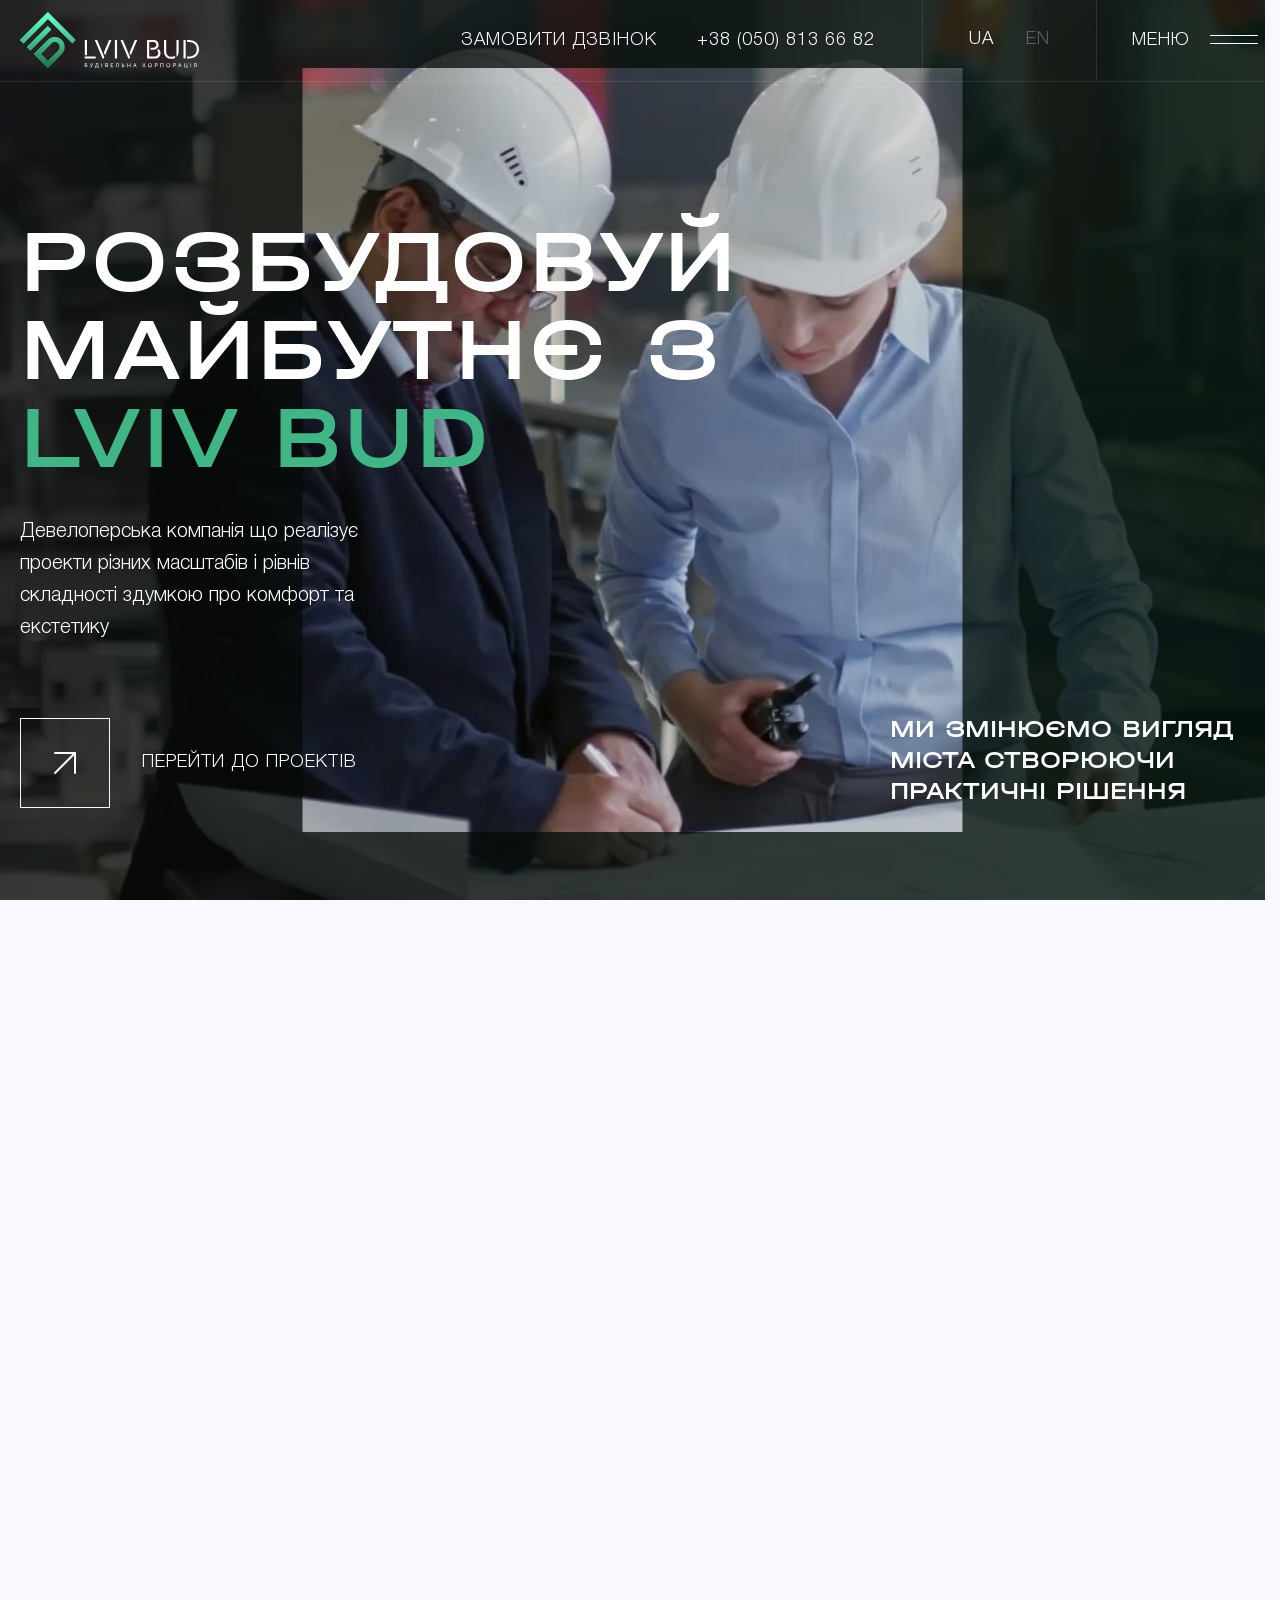
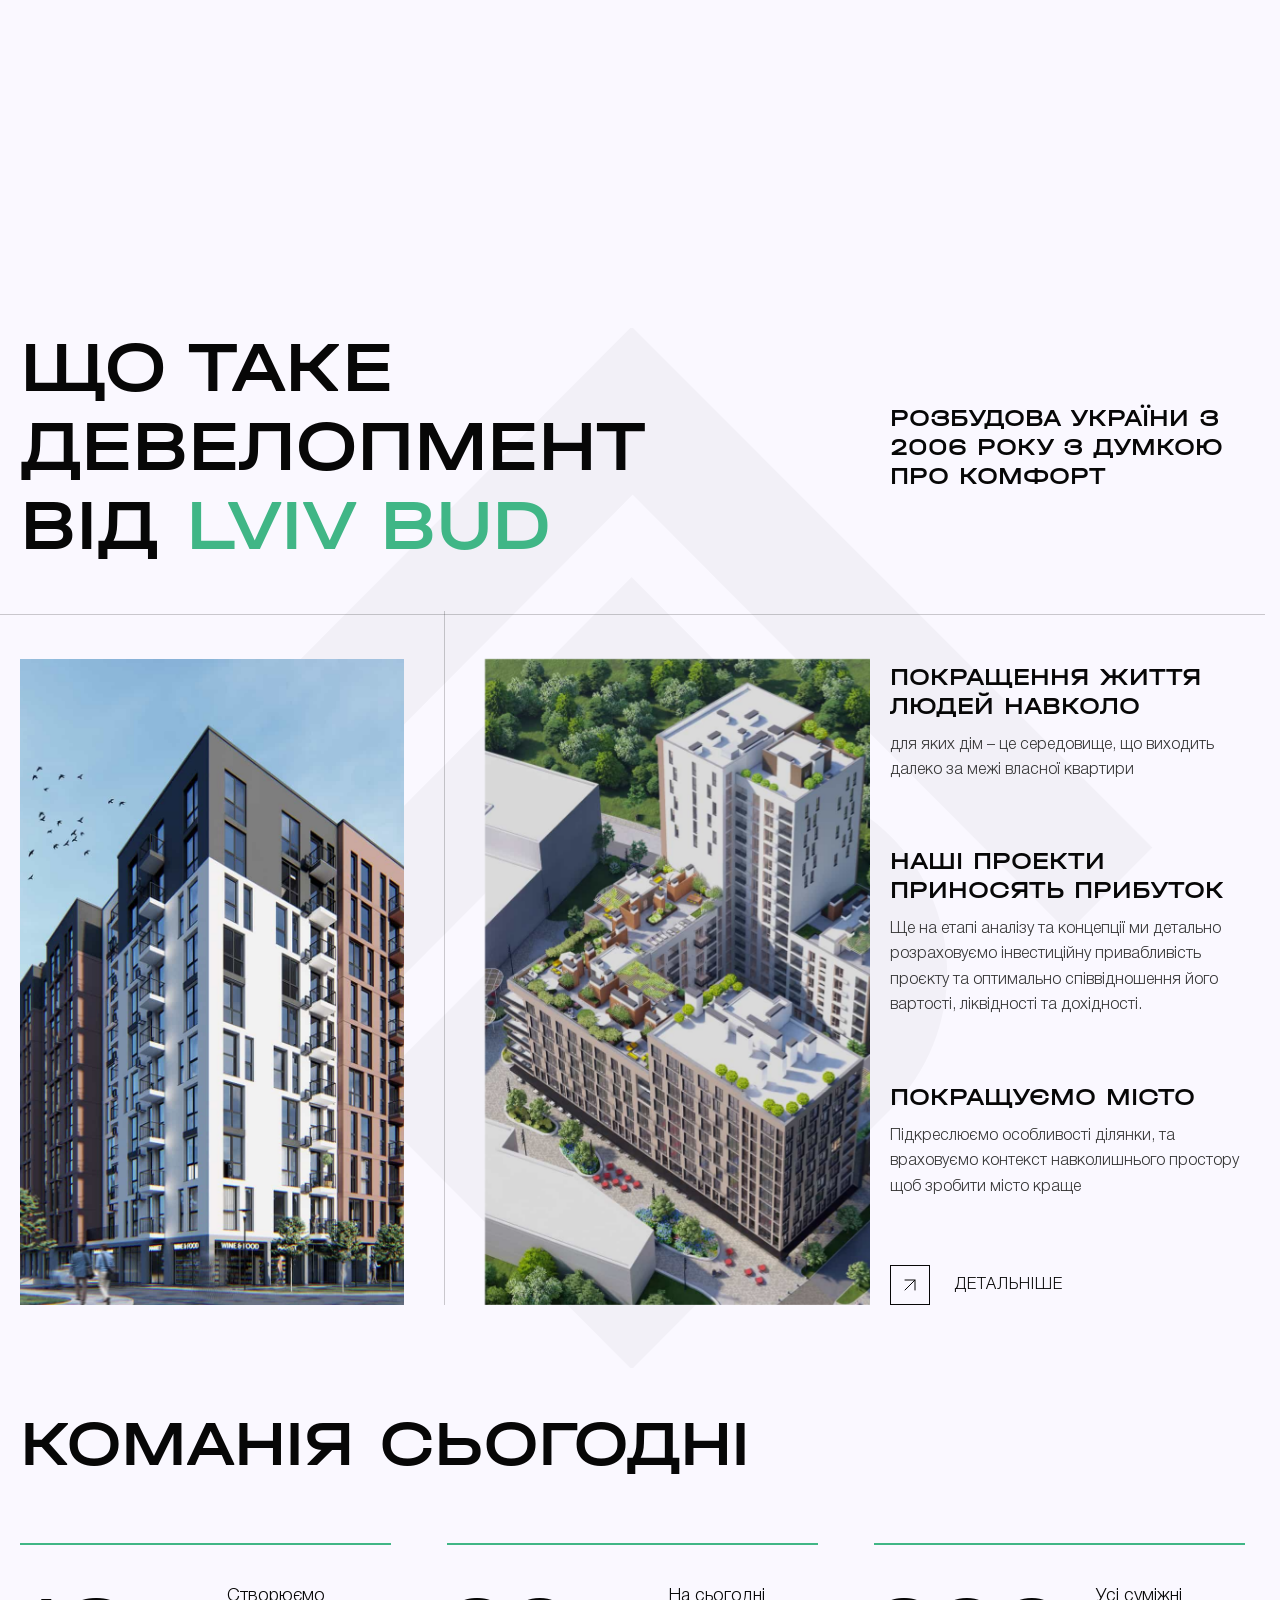
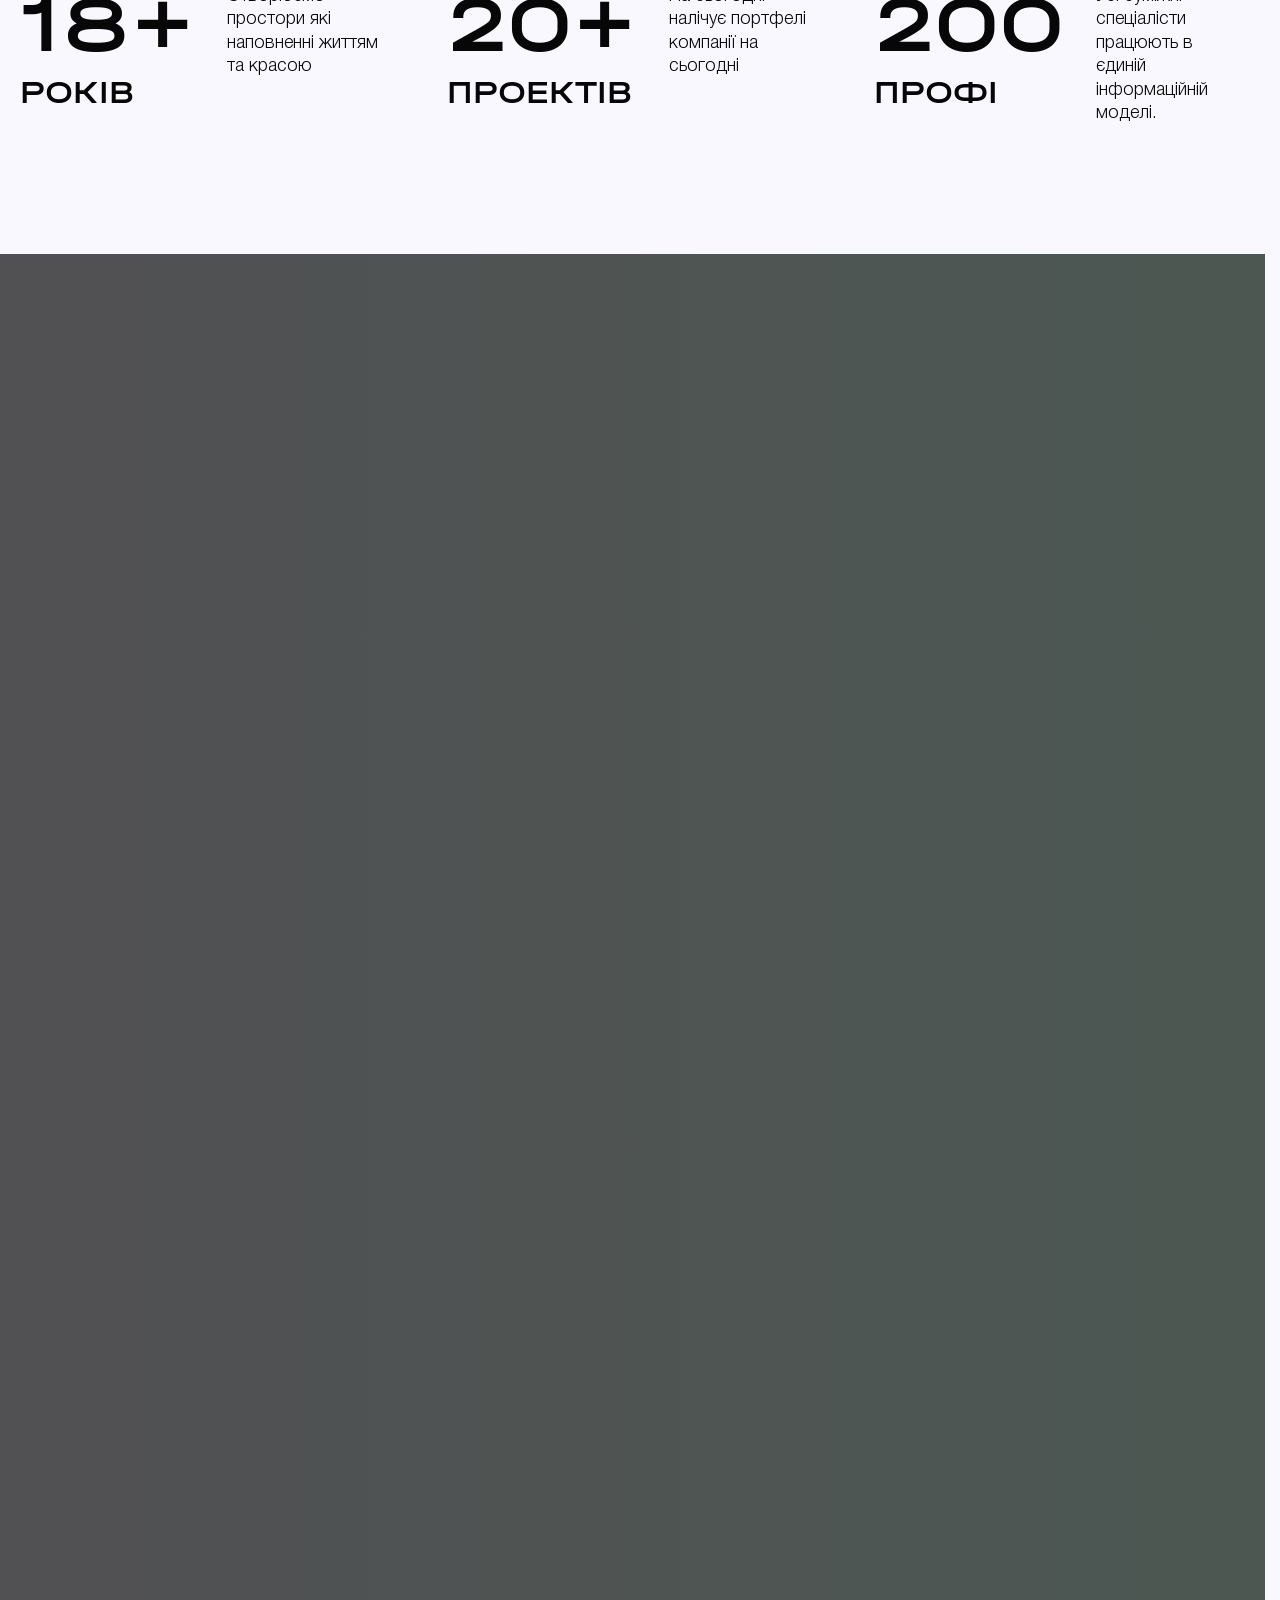
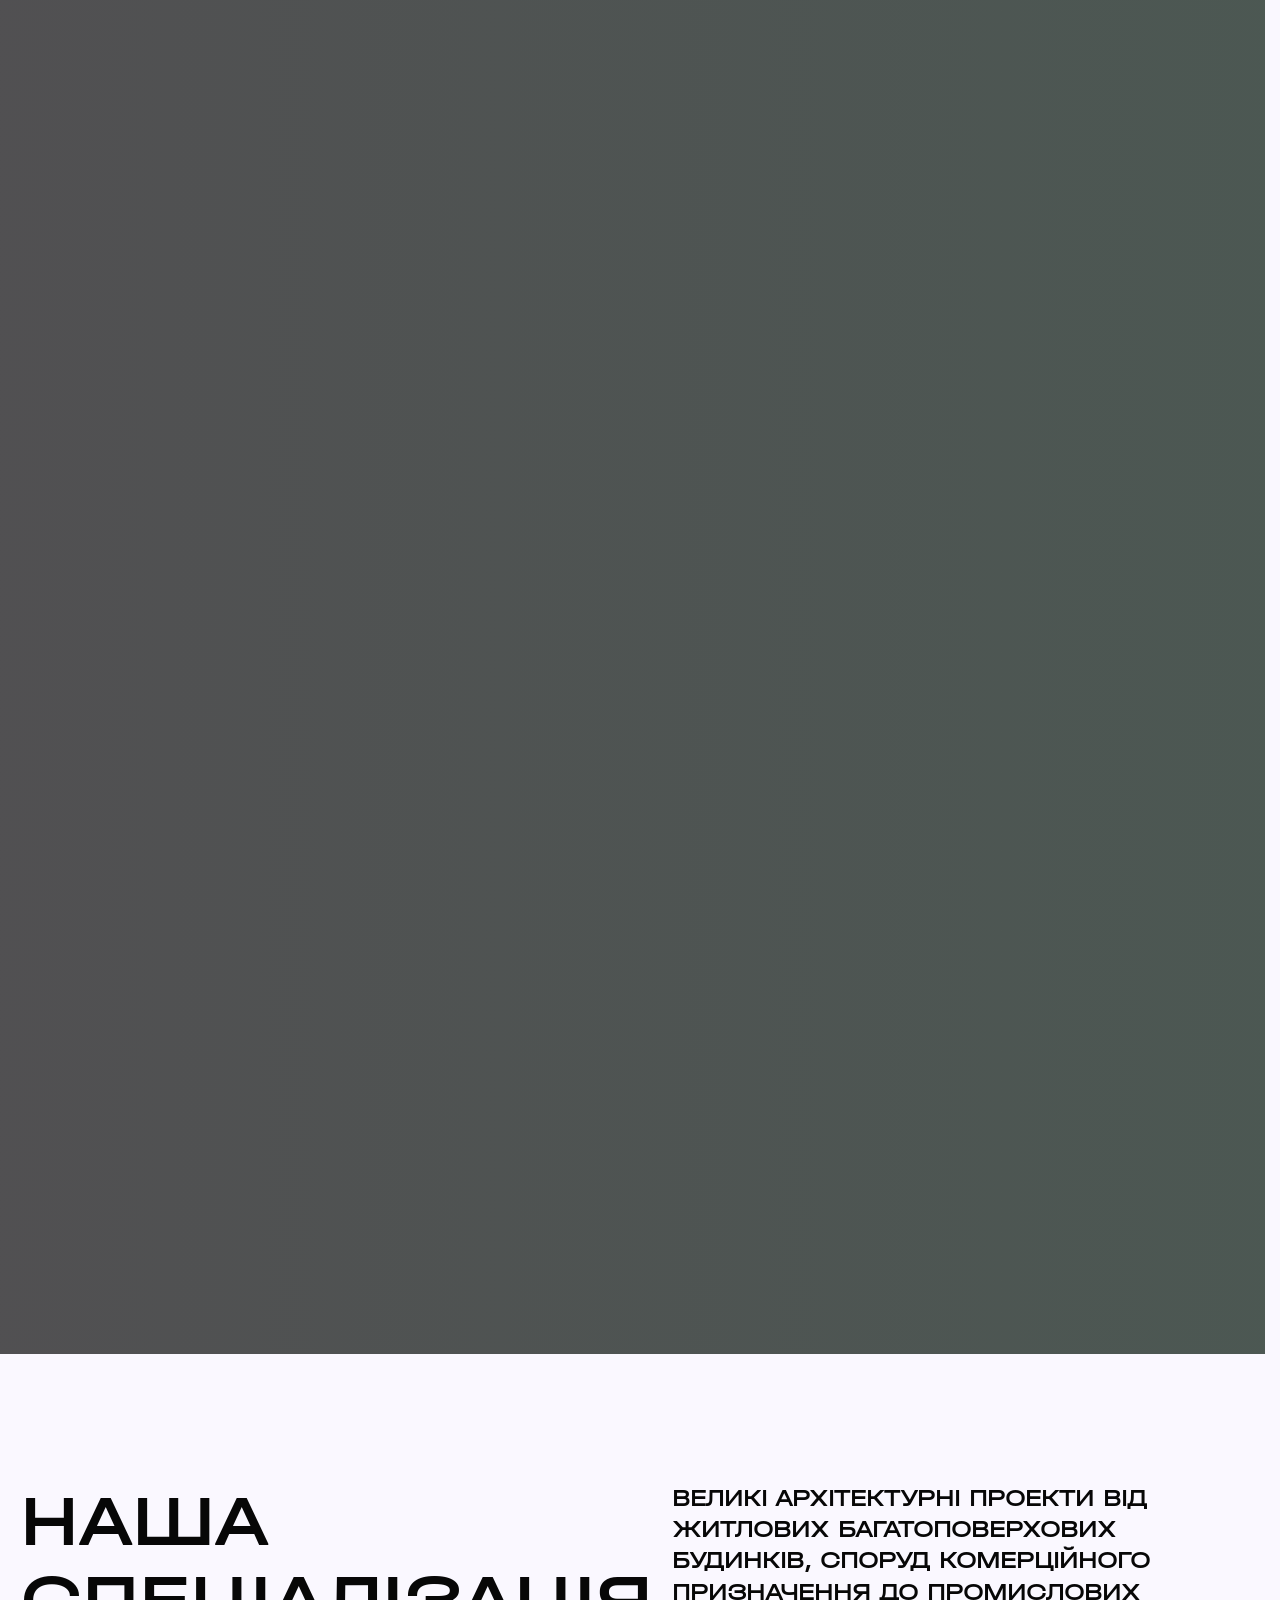
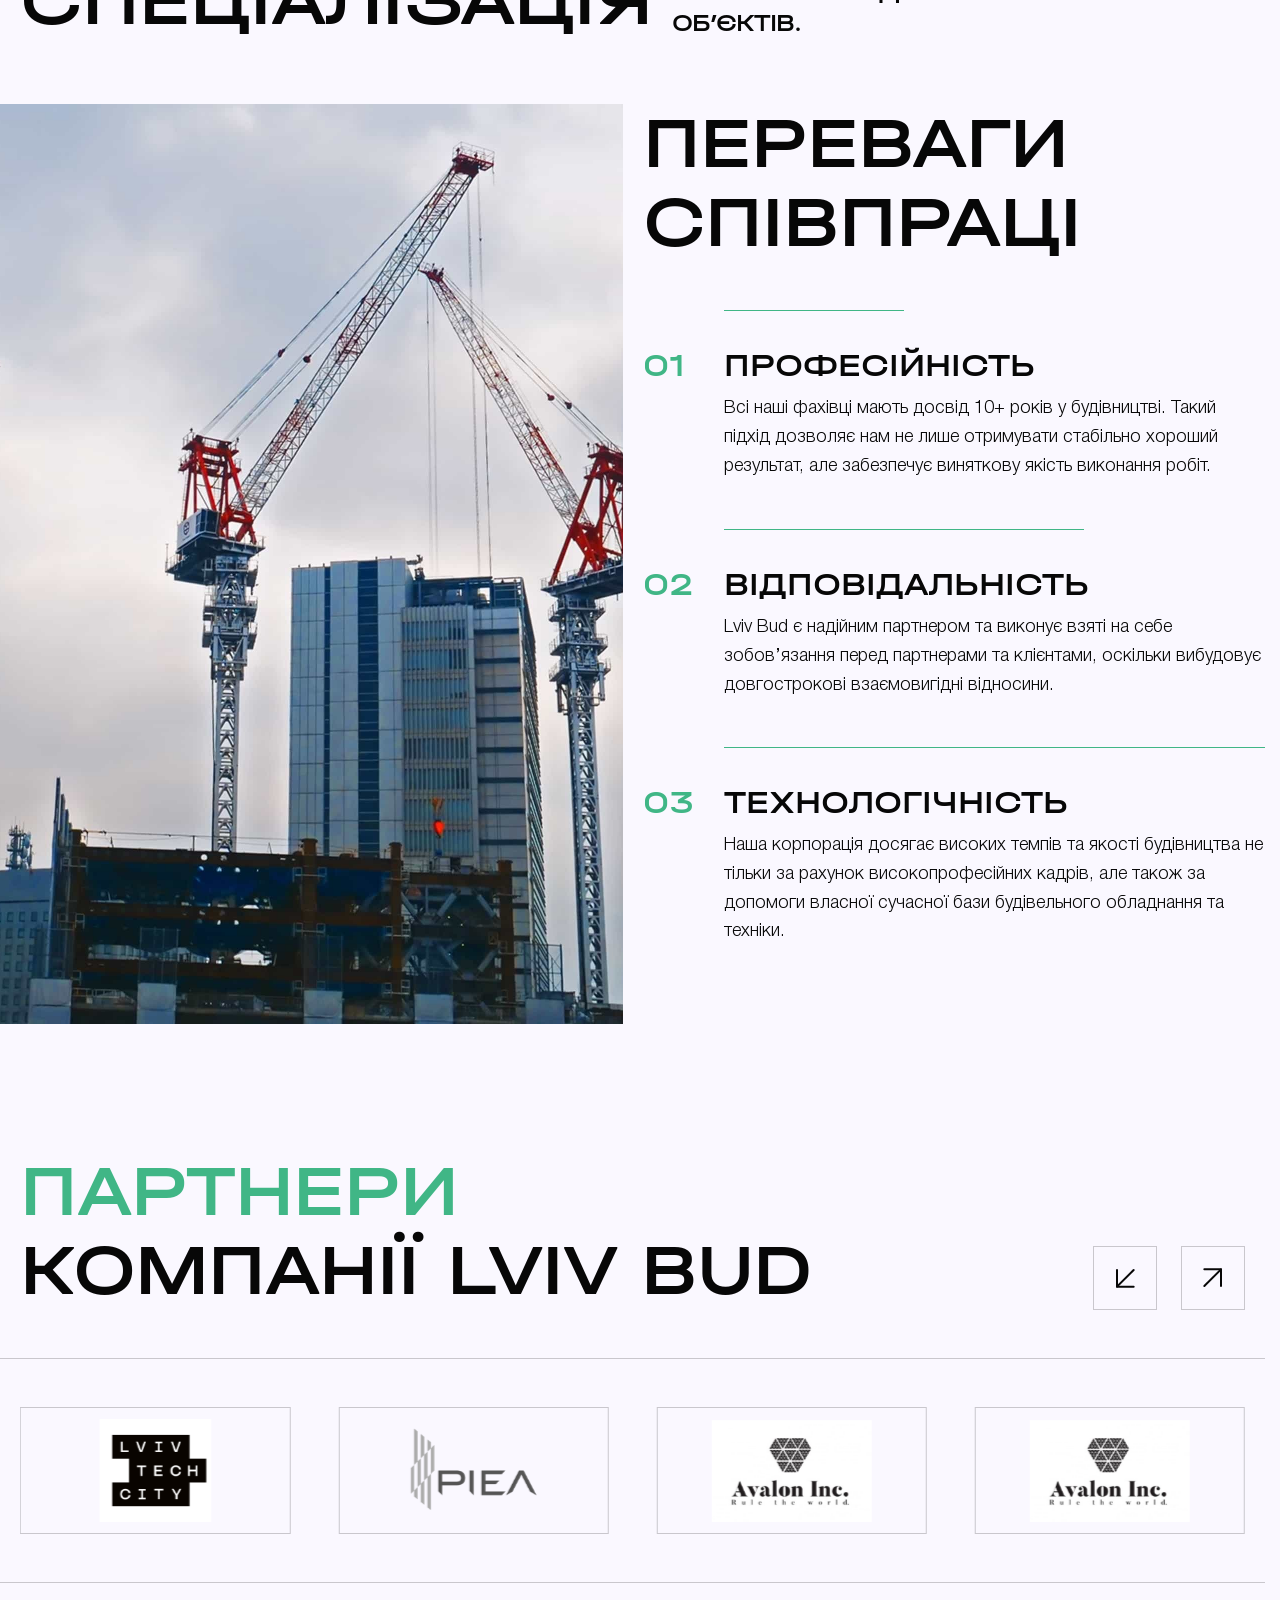
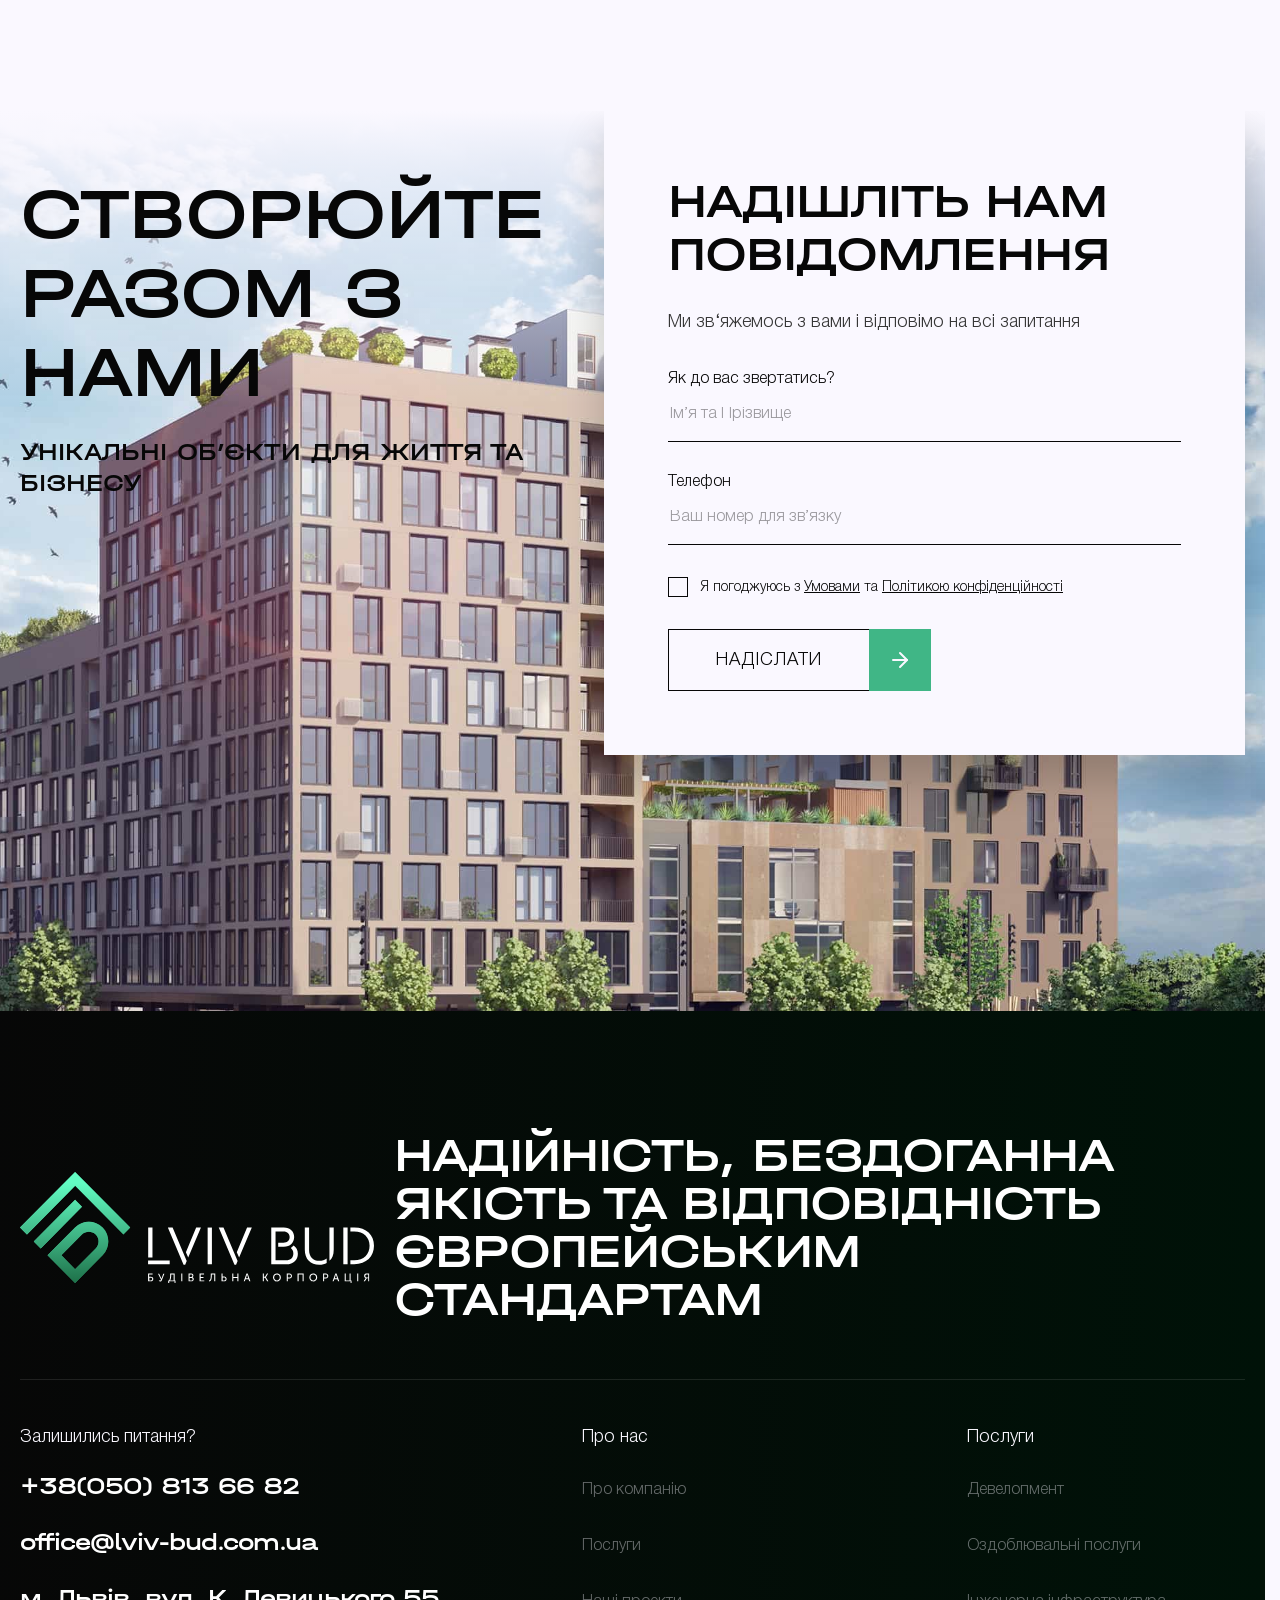
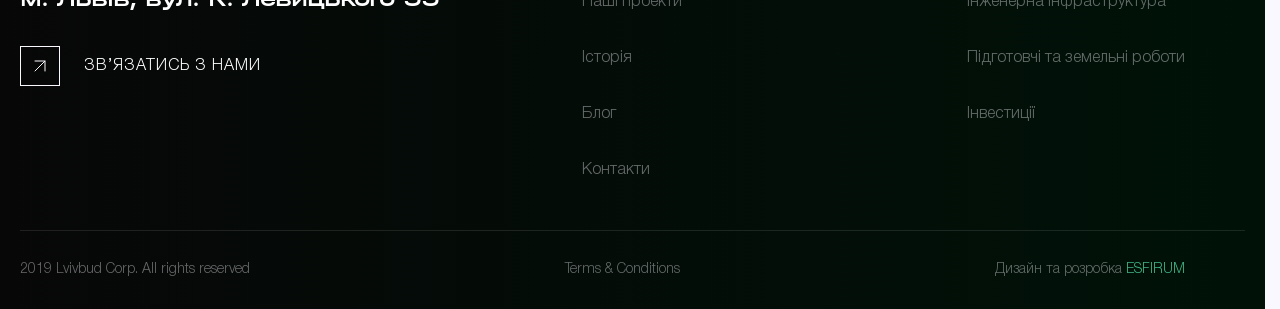
==== commit b2dd696a: "added fixes and optimization" ====
--- a/index.html
+++ b/index.html
@@ -16,6 +16,9 @@
 </head>
 
 <body>
+    <div id="preloader">
+        <img src="./assets/images/icons/logo-black.svg" alt="Logo">
+    </div>
     <div class="preloader">
         <img src="./assets/images/icons/logo-black.svg" alt="Logo">
     </div>
--- a/assets/css/style.min.css
+++ b/assets/css/style.min.css
@@ -1 +1 @@
-*,::before,::after{-webkit-box-sizing:border-box;box-sizing:border-box}:where(ul,ol):where([class]){padding-left:0}body,:where(blockquote,figure):where([class]){margin:0}:where(h1,h2,h3,h4,h5,h6,p,ul,ol,dl):where([class]){margin-block:0}:where(dd[class]){margin-left:0}:where(fieldset[class]){margin-left:0;padding:0;border:none}:where(ul[class]){list-style:none}:where(address[class]){font-style:normal}p{--paragraphMarginBottom: 24px;margin-block:0}p:where(:not([class]):not(:last-child)){margin-bottom:var(--paragraphMarginBottom)}img,video{display:block;max-width:100%;height:auto}input,textarea,select,button{font:inherit}html{height:100%;scrollbar-gutter:stable}html,:has(:target){scroll-behavior:smooth}body{line-height:1.5}a:where([class]){display:-webkit-inline-box;display:-ms-inline-flexbox;display:inline-flex}button,label{cursor:pointer}:where([fill]:not([fill=none],[fill^=url])){fill:currentColor}:where([stroke]:not([stroke=none],[stroke^=url])){stroke:currentColor}svg *{-webkit-transition-property:fill,stroke;transition-property:fill,stroke}:where(table){border-collapse:collapse;border-color:currentColor}@media(prefers-reduced-motion: reduce){*,::before,::after{-webkit-animation-duration:.01ms !important;animation-duration:.01ms !important;-webkit-animation-iteration-count:1 !important;animation-iteration-count:1 !important;-webkit-transition-duration:.01ms !important;transition-duration:.01ms !important;scroll-behavior:auto !important}}:root{--container-width: 1520px;--container-padding: 20px;--ff-primary: "Halvar", sans-serif;--ff-secondary: "Helvetica", sans-serif;--light-grey: #faf8ff;--dark-grey: #343434;--white-color: #fff;--black-color: #070707;--accent-color: #40b686;--section-padding: 128px;--section-padding-lg: 164px}@media(max-width: 991px){:root{--section-padding: 64px;--section-padding-lg: 110px}}@media(max-width: 767px){:root{--section-padding: 32px;--section-padding-lg: 82px}}@font-face{font-family:"Halvar";src:url("../fonts/PrimaryFont_500.woff2") format("woff2");font-weight:500;font-display:swap;font-style:normal}@font-face{font-family:"Helvetica";src:url("../fonts/SecondaryFont_400.woff2") format("woff2");font-weight:400;font-display:swap;font-style:normal}html,body{display:-webkit-box;display:-ms-flexbox;display:flex;-webkit-box-orient:vertical;-webkit-box-direction:normal;-ms-flex-direction:column;flex-direction:column}body{overflow-anchor:none;font:400 16px/1.5 var(--ff-secondary);color:var(--black-color);background:var(--light-grey)}body:not(:has(.main--home)) .header{background:var(--light-grey);color:var(--black-color);border-color:#dfdfdf}body:not(:has(.main--home)) .header--transparent{border-color:rgba(7,7,7,.1)}body:not(:has(.main--home)) .header--transparent .header__lang::after,body:not(:has(.main--home)) .header--transparent .header__lang::before{background:rgba(7,7,7,.1)}body:not(:has(.main--home)) .header__lang::after,body:not(:has(.main--home)) .header__lang::before{background:#dfdfdf}body:not(:has(.main--home)) .header__logo svg{color:var(--black-color)}body:not(:has(.main--home)) .header__menu-btn::after,body:not(:has(.main--home)) .header__menu-btn::before{background:var(--black-color)}h1,h2,h3,h4,h5,h6,p{-webkit-hyphens:auto;-ms-hyphens:auto;hyphens:auto;overflow-wrap:break-word}main{-webkit-box-flex:1;-ms-flex:1;flex:1}button{padding:0;background:rgba(0,0,0,0);border:none;outline:none;display:-webkit-box;display:-ms-flexbox;display:flex}a{color:inherit;text-decoration:none}.container{max-width:1520px;width:100%;padding-inline:20px;margin:0 auto}.container--lg{max-width:1580px}.container--right{padding-left:calc((100% - var(--container-width))/2 + var(--container-padding))}@media(max-width: 1510px){.container--right>div:first-child{padding-left:20px}}.container--left{padding-right:calc((100% - var(--container-width))/2 + var(--container-padding))}@media(max-width: 767px){section{scroll-margin-top:56px}}.h2{font:500 72px/110% var(--ff-primary);letter-spacing:-1px;text-transform:uppercase}.h2 span{color:var(--accent-color)}@media(max-width: 1199px){.h2{font-size:56px}}@media(max-width: 991px){.h2{font-size:40px}}@media(max-width: 767px){.h2{font-size:32px}}.bg-thumbnail{position:absolute;inset:0;width:100%;height:100%;-o-object-fit:cover;object-fit:cover}.header{z-index:10;position:fixed;overflow:hidden;width:100%;height:82px;padding-block:12px 15px;border-bottom:1px solid rgba(255,255,255,.1);color:var(--light-grey);-webkit-transition:all 0.3s linear;transition:all 0.3s linear}@media(max-width: 991px){.header{height:auto;padding-block:10px}}@media(max-width: 767px){.header{padding:0}}.header--scrolled,.header--transparent{border-color:rgba(7,7,7,.1);color:var(--black-color)}.header--scrolled .header__logo svg,.header--transparent .header__logo svg{color:var(--black-color)}.header--scrolled .header__lang::after,.header--scrolled .header__lang::before,.header--transparent .header__lang::after,.header--transparent .header__lang::before{background:rgba(7,7,7,.1)}.header--scrolled .header__menu-btn::after,.header--scrolled .header__menu-btn::before,.header--transparent .header__menu-btn::after,.header--transparent .header__menu-btn::before{background:var(--black-color)}.header--scrolled{background:var(--light-grey)}.header--transparent{background:rgba(0,0,0,0)}@media(max-width: 991px){.header .container{padding-inline:12px}}.header__panel{display:-webkit-box;display:-ms-flexbox;display:flex;gap:20px;-webkit-box-align:center;-ms-flex-align:center;align-items:center;-webkit-box-pack:justify;-ms-flex-pack:justify;justify-content:space-between}.header__logo{max-width:179px;-ms-flex-negative:0;flex-shrink:0}.header__logo svg{width:100%;color:var(--white-color);-webkit-transition:all 0.3s linear;transition:all 0.3s linear}@media(max-width: 991px){.header__logo{max-width:150px}}@media(max-width: 767px){.header__logo{max-width:90px}}.header__info{display:-webkit-box;display:-ms-flexbox;display:flex;-webkit-box-align:center;-ms-flex-align:center;align-items:center}.header__call{display:-webkit-box;display:-ms-flexbox;display:flex;-webkit-box-align:center;-ms-flex-align:center;align-items:center;gap:40px;margin-right:47px}@media(max-width: 1199px){.header__call{gap:12px;margin-right:15px}}@media(max-width: 767px){.header__call{display:none}}.header__call a{font:400 18px/100% var(--ff-secondary);letter-spacing:1px;text-transform:uppercase;-webkit-transition:all 0.3s linear;transition:all 0.3s linear}@media(max-width: 991px){.header__call a{font-size:14px}}.header__lang{display:-webkit-box;display:-ms-flexbox;display:flex;-webkit-box-align:center;-ms-flex-align:center;align-items:center;gap:32px;margin-right:35px;padding-inline:47px;position:relative}.header__lang::after,.header__lang::before{content:"";position:absolute;height:84px;width:1px;pointer-events:none;background:rgba(250,248,255,.1);-webkit-transition:all 0.3s linear;transition:all 0.3s linear}@media(max-width: 991px){.header__lang::after,.header__lang::before{height:77px}}@media(max-width: 767px){.header__lang::after,.header__lang::before{height:56px}}.header__lang::after{left:0}.header__lang::before{right:0}@media(max-width: 1199px){.header__lang{padding-inline:15px;gap:12px;margin-right:15px}}@media(max-width: 767px){.header__lang{padding-inline:10px;gap:8px;margin-right:10px}}.header__lang-link{font:400 18px/100% var(--ff-secondary);letter-spacing:1px;text-transform:uppercase;opacity:.3;-webkit-transition:all 0.3s linear;transition:all 0.3s linear}.header__lang-link.lang--active{opacity:1}@media(max-width: 991px){.header__lang-link{font-size:14px}}.header__menu{display:-webkit-box;display:-ms-flexbox;display:flex;-webkit-box-align:center;-ms-flex-align:center;align-items:center;gap:18px;color:inherit;-webkit-transition:all 0.3s linear;transition:all 0.3s linear}@media(max-width: 991px){.header__menu{gap:12px}}@media(max-width: 767px){.header__menu{gap:0}}.header__menu-text{font:400 18px/100% var(--ff-secondary);letter-spacing:1px;text-transform:uppercase;-webkit-transition:all 0.3s linear;transition:all 0.3s linear}@media(max-width: 991px){.header__menu-text{font-size:14px;line-height:120%}}@media(max-width: 767px){.header__menu-text{display:none}}.header__menu-btn{width:52px;height:23px;display:-webkit-box;display:-ms-flexbox;display:flex;position:relative}.header__menu-btn::after,.header__menu-btn::before{content:"";height:1px;width:48px;position:absolute;border-radius:2px;left:50%;-webkit-transform:translateX(-50%) rotate(0deg);transform:translateX(-50%) rotate(0deg);background:var(--white-color);-webkit-transition:all 0.3s linear;transition:all 0.3s linear}@media(max-width: 767px){.header__menu-btn::after,.header__menu-btn::before{width:30px}}.header__menu-btn::after{top:6px}.header__menu-btn::before{bottom:8px}.header__menu.transformed .header__menu-btn::after{-webkit-transform:translateX(-50%) rotate(45deg);transform:translateX(-50%) rotate(45deg);top:14px}.header__menu.transformed .header__menu-btn::before{-webkit-transform:translateX(-50%) rotate(-45deg);transform:translateX(-50%) rotate(-45deg)}.footer{padding-block:120px 32px;background:-webkit-gradient(linear, left top, right top, color-stop(-1.17%, #070707), to(#001208));background:linear-gradient(90deg, #070707 -1.17%, #001208 100%)}@media(max-width: 991px){.footer{padding-block:40px}}@media(max-width: 767px){.footer{padding-block:32px}}.footer__head{display:-webkit-box;display:-ms-flexbox;display:flex;-webkit-box-align:center;-ms-flex-align:center;align-items:center;-webkit-box-pack:justify;-ms-flex-pack:justify;justify-content:space-between;gap:20px;padding-bottom:56px;border-bottom:1px solid rgba(250,248,255,.1)}@media(max-width: 991px){.footer__head{-webkit-box-orient:vertical;-webkit-box-direction:normal;-ms-flex-direction:column;flex-direction:column;padding-bottom:40px}}@media(max-width: 767px){.footer__head{padding-bottom:32px}}.footer__logo{display:-webkit-box;display:-ms-flexbox;display:flex;-ms-flex-negative:0;flex-shrink:0;max-width:354px;width:100%;color:var(--white-color)}.footer__logo img{width:100%;height:100%}@media(max-width: 991px){.footer__logo{max-width:250px}}@media(max-width: 767px){.footer__logo{max-width:160px}}.footer__title{max-width:901px;font:500 48px/100% var(--ff-primary);letter-spacing:-1px;text-transform:uppercase;color:var(--white-color)}@media(max-width: 991px){.footer__title{text-align:center;font-size:36px;line-height:46px}}@media(max-width: 767px){.footer__title{font-size:24px;line-height:34px}}.footer__info{padding-block:48px}@media(max-width: 767px){.footer__info{padding-block:32px}}.footer__info-wrapper{max-width:1165px;display:-webkit-box;display:-ms-flexbox;display:flex;gap:20px;-webkit-box-align:start;-ms-flex-align:start;align-items:flex-start;-webkit-box-pack:justify;-ms-flex-pack:justify;justify-content:space-between}@media(max-width: 767px){.footer__info-wrapper{-webkit-box-orient:vertical;-webkit-box-direction:reverse;-ms-flex-direction:column-reverse;flex-direction:column-reverse;-webkit-box-align:center;-ms-flex-align:center;align-items:center;gap:32px}}.footer__info-title{font:500 18px/100% var(--ff-secondary);color:var(--light-grey)}@media(max-width: 767px){.footer__info-title{font-size:12px;line-height:24px}}@media(max-width: 767px){.footer__info-contacts{text-align:center}}.footer__info-contacts .footer__info-title{margin-bottom:28px}@media(max-width: 767px){.footer__info-contacts .footer__info-title{margin-bottom:12px}}.footer__info-contacts .footer__info-list{display:-webkit-box;display:-ms-flexbox;display:flex;-webkit-box-orient:vertical;-webkit-box-direction:normal;-ms-flex-direction:column;flex-direction:column;gap:28px;margin-bottom:32px}@media(max-width: 767px){.footer__info-contacts .footer__info-list{gap:12px;margin-bottom:32px}}.footer__info-contacts .footer__info-link{font:500 24px/100% var(--ff-primary);letter-spacing:-1px;color:var(--white-color)}@media(max-width: 767px){.footer__info-contacts .footer__info-link{font-size:20px;line-height:120%}}.footer__info-nav{max-width:603px;width:100%;display:-webkit-box;display:-ms-flexbox;display:flex;-webkit-box-align:start;-ms-flex-align:start;align-items:flex-start;gap:20px;-webkit-box-pack:justify;-ms-flex-pack:justify;justify-content:space-between}@media(max-width: 991px){.footer__info-nav{gap:56px}}@media(max-width: 767px){.footer__info-nav{-webkit-box-orient:vertical;-webkit-box-direction:normal;-ms-flex-direction:column;flex-direction:column;max-width:100%;-webkit-box-align:center;-ms-flex-align:center;align-items:center;gap:32px}}.footer__info-list{display:-webkit-box;display:-ms-flexbox;display:flex;-webkit-box-orient:vertical;-webkit-box-direction:normal;-ms-flex-direction:column;flex-direction:column;gap:32px}@media(max-width: 767px){.footer__info-list{-webkit-box-align:center;-ms-flex-align:center;align-items:center;gap:12px}}@media(max-width: 991px){.footer__info-list:first-child{margin-left:auto}}@media(max-width: 767px){.footer__info-list:first-child{margin-left:0}}.footer__info-link{font:400 16px/100% var(--ff-secondary);color:rgba(250,248,255,.4);-webkit-transition:all 0.3s linear;transition:all 0.3s linear}@media(hover: hover){.footer__info-link:hover{color:var(--accent-color)}}@media(hover: none){.footer__info-link:active{color:var(--accent-color)}}@media(max-width: 767px){.footer__info-link{font:400 20px/100% var(--ff-secondary)}}.footer__info-cta span:last-child{color:var(--white-color)}.footer__copy{font:400 14px/100% var(--ff-secondary);padding-top:32px;border-top:1px solid rgba(250,248,255,.1);color:rgba(250,248,255,.4)}@media(max-width: 767px){.footer__copy{font-size:10px}}.footer__copy-wrapper{max-width:1165px;display:-webkit-box;display:-ms-flexbox;display:flex;gap:20px;-webkit-box-align:center;-ms-flex-align:center;align-items:center;-webkit-box-pack:justify;-ms-flex-pack:justify;justify-content:space-between}@media(max-width: 767px){.footer__copy-wrapper{-webkit-box-orient:vertical;-webkit-box-direction:normal;-ms-flex-direction:column;flex-direction:column}}.footer__copy-link{font:inherit}.footer__copy-text{font:inherit}.footer__copy-text span{text-transform:uppercase;color:var(--accent-color)}.animation--simple{opacity:0;-webkit-transform:translateY(20px);transform:translateY(20px);-webkit-transition:.5s linear;transition:.5s linear;will-change:transform,opacity}.animation--simple._animated{opacity:1;-webkit-transform:translateY(0);transform:translateY(0)}.link--primary{-webkit-box-align:center;-ms-flex-align:center;align-items:center}.link--primary span:first-child{display:-webkit-inline-box;display:-ms-inline-flexbox;display:inline-flex;-ms-flex-negative:0;flex-shrink:0;-webkit-box-shadow:none;box-shadow:none;-webkit-transition:all 0.3s linear;transition:all 0.3s linear}.link--primary span:first-child svg{-webkit-transition:all 0.3s linear;transition:all 0.3s linear}@media(hover: hover){.link--primary:hover span:first-child{background:var(--accent-color);-webkit-box-shadow:0px 12px 48px 4px rgba(61,221,156,.2);box-shadow:0px 12px 48px 4px rgba(61,221,156,.2)}.link--primary:hover span:first-child svg{-webkit-transform:rotate(45deg);transform:rotate(45deg)}}@media(hover: none){.link--primary:active span:first-child{background:var(--accent-color);-webkit-box-shadow:0px 12px 48px 4px rgba(61,221,156,.2);box-shadow:0px 12px 48px 4px rgba(61,221,156,.2)}.link--primary:active span:first-child svg{-webkit-transform:rotate(45deg);transform:rotate(45deg)}}.link--primary.link--lg{gap:32px}@media(max-width: 991px){.link--primary.link--lg{gap:24px}}@media(max-width: 991px){.link--primary.link--lg{gap:12px}}.link--primary.link--lg span:first-child{padding:20px}@media(max-width: 991px){.link--primary.link--lg span:first-child{padding:15px}}@media(max-width: 767px){.link--primary.link--lg span:first-child{padding:10px}}.link--primary.link--lg span:first-child svg{display:-webkit-box;display:-ms-flexbox;display:flex;-ms-flex-negative:0;flex-shrink:0;width:48px;height:48px}@media(max-width: 767px){.link--primary.link--lg span:first-child svg{width:36px;height:36px}}.link--primary.link--lg span:last-child{font:400 18px/130% var(--ff-secondary);letter-spacing:1px;text-transform:uppercase}@media(max-width: 767px){.link--primary.link--lg span:last-child{font-size:16px}}.link--primary.link--sm{gap:24px}@media(max-width: 767px){.link--primary.link--sm{gap:12px}}.link--primary.link--sm span:first-child{padding:7px}.link--primary.link--sm span:first-child svg{width:24px;height:24px}.link--primary.link--sm span:last-child{font:400 16px/130% var(--ff-secondary);letter-spacing:1px;text-transform:uppercase}@media(max-width: 767px){.link--primary.link--sm span:last-child{font-size:14px}}.link--primary.link--light span:first-child{border:1px solid var(--light-grey);color:var(--light-grey)}.link--primary.link--dark span:first-child{border:1px solid var(--black-color);color:var(--black-color)}@media(hover: hover){.link--primary.hover--light:hover span:first-child{border-color:var(--accent-color)}.link--primary.hover--light:hover span:first-child svg{color:var(--light-grey)}}@media(hover: none){.link--primary.hover--light:active span:first-child{border-color:var(--accent-color)}.link--primary.hover--light:active span:first-child svg{color:var(--light-grey)}}@media(hover: hover){.link--primary.hover--dark:hover span:first-child{border-color:var(--accent-color)}.link--primary.hover--dark:hover span:first-child svg{color:var(--black-color)}}@media(hover: none){.link--primary.hover--dark:active span:first-child{border-color:var(--accent-color)}.link--primary.hover--dark:active span:first-child svg{color:var(--black-color)}}.aside-menu{position:fixed;overflow:hidden;inset:0;width:100%;height:100%;z-index:10;display:-webkit-box;display:-ms-flexbox;display:flex;opacity:0;visibility:hidden;background:var(--light-grey);-webkit-transition:all 0.5s linear;transition:all 0.5s linear}.aside-menu.shown{opacity:1;visibility:visible}.aside-menu.shown .aside-menu__inner{-webkit-transform:translateX(0);transform:translateX(0)}.aside-menu .container{width:100%;height:100%;display:-webkit-box;display:-ms-flexbox;display:flex;-webkit-box-align:stretch;-ms-flex-align:stretch;align-items:stretch}.aside-menu__links{display:none;-webkit-box-orient:vertical;-webkit-box-direction:reverse;-ms-flex-direction:column-reverse;flex-direction:column-reverse;margin-top:auto;gap:20px;padding-top:40px}@media(max-width: 767px){.aside-menu__links{display:-webkit-box;display:-ms-flexbox;display:flex}}.aside-menu__links a{-webkit-box-pack:center;-ms-flex-pack:center;justify-content:center;font:500 16px/100% var(--ff-primary)}.aside-menu__inner{width:50%;height:100%;-webkit-transition:all 0.5s linear;transition:all 0.5s linear}@media(max-width: 767px){.aside-menu__inner{width:100%}}.aside-menu__inner:first-child{-webkit-transform:translateX(-100%);transform:translateX(-100%)}.aside-menu__inner:last-child{-webkit-transform:translateX(100%);transform:translateX(100%)}@media(max-width: 767px){.aside-menu__inner:last-child{display:none}}.aside-menu__col{width:100%;height:100%}.aside-menu__col.col--menu{padding-block:150px 20px;display:-webkit-box;display:-ms-flexbox;display:flex;-webkit-box-pack:center;-ms-flex-pack:center;justify-content:center}@media(max-width: 767px){.aside-menu__col.col--menu{padding-block:80px 20px}}.aside-menu__col img{width:100%;height:100%;-o-object-fit:cover;object-fit:cover}.aside-menu__nav{overflow:scroll;padding-inline:20px;display:-webkit-box;display:-ms-flexbox;display:flex;-webkit-box-orient:vertical;-webkit-box-direction:normal;-ms-flex-direction:column;flex-direction:column;-webkit-box-align:center;-ms-flex-align:center;align-items:center;width:100%;scrollbar-width:none;-ms-overflow-style:none}.aside-menu__nav::-webkit-scrollbar{display:none}.aside-menu__list{display:-webkit-box;display:-ms-flexbox;display:flex;-webkit-box-orient:vertical;-webkit-box-direction:normal;-ms-flex-direction:column;flex-direction:column;width:100%;-webkit-box-align:center;-ms-flex-align:center;align-items:center}.aside-menu__list--main{gap:20px;margin-bottom:80px}@media(max-width: 1199px){.aside-menu__list--main{-webkit-box-align:start;-ms-flex-align:start;align-items:flex-start}}@media(max-width: 767px){.aside-menu__list--main{margin-bottom:40px}}.aside-menu__list--main .aside-menu__link{position:relative;overflow:hidden;padding-bottom:20px;width:100%;max-width:464px;border-bottom:1px solid rgba(7,7,7,.1)}@media(max-width: 767px){.aside-menu__list--main .aside-menu__link{max-width:100%;text-align:center;padding-bottom:10px}}.aside-menu__list--main .aside-menu__link span{width:100%;font:500 32px/100% var(--ff-primary);text-transform:uppercase;-webkit-transition:all 0.3s linear;transition:all 0.3s linear}@media(max-width: 767px){.aside-menu__list--main .aside-menu__link span{font-size:24px}}.aside-menu__list--main .aside-menu__link span:first-child{color:var(--black-color)}.aside-menu__list--main .aside-menu__link span:last-child{position:absolute;-webkit-transform:translateY(200%);transform:translateY(200%);top:0;color:var(--accent-color)}@media(hover: hover){.aside-menu__list--main .aside-menu__link:hover span:first-child{-webkit-transform:translateY(-100%);transform:translateY(-100%)}.aside-menu__list--main .aside-menu__link:hover span:last-child{-webkit-transform:translateY(0);transform:translateY(0)}}@media(hover: none){.aside-menu__list--main .aside-menu__link:active span:first-child{-webkit-transform:translateY(-100%);transform:translateY(-100%)}.aside-menu__list--main .aside-menu__link:active span:last-child{-webkit-transform:translateY(0);transform:translateY(0)}}.aside-menu__list--secondary{gap:32px}@media(max-width: 767px){.aside-menu__list--secondary{text-align:center;gap:20px}}.aside-menu__list--secondary .aside-menu__link{font:400 18px/100% var(--ff-secondary);color:var(--dark-grey);-webkit-transition:all 0.3s linear;transition:all 0.3s linear}@media(hover: hover){.aside-menu__list--secondary .aside-menu__link:hover{color:var(--accent-color)}}@media(hover: none){.aside-menu__list--secondary .aside-menu__link:active{color:var(--accent-color)}}@media(max-width: 767px){.aside-menu__list--secondary .aside-menu__link{font-size:16px}}.aside-menu__item{width:50%}@media(max-width: 1199px){.aside-menu__item{width:100%}}.form-box{max-width:643px;width:100%;padding:64px;-webkit-box-shadow:0px 24px 40px 0px rgba(0,0,0,.2);box-shadow:0px 24px 40px 0px rgba(0,0,0,.2);background:var(--light-grey)}@media(max-width: 767px){.form-box{max-width:100%;padding:20px}}.form-box__title{font:500 48px/110% var(--ff-primary);text-transform:uppercase;letter-spacing:-1px;margin-bottom:32px}@media(max-width: 1199px){.form-box__title{font-size:40px}}@media(max-width: 991px){.form-box__title{font-size:32px}}@media(max-width: 767px){.form-box__title{font-size:24px;margin-bottom:12px;text-align:center}}.form-box__subtitle{font:400 18px/100% var(--ff-secondary);margin-bottom:40px;color:var(--dark-grey)}@media(max-width: 991px){.form-box__subtitle{font-size:16px}}@media(max-width: 767px){.form-box__subtitle{font-size:14px;margin-bottom:24px;text-align:center}}.form-box__label{font:400 16px/100% var(--ff-secondary)}@media(max-width: 767px){.form-box__label{font-size:14px}}.form-box__review{display:-webkit-box;display:-ms-flexbox;display:flex;-webkit-box-orient:vertical;-webkit-box-direction:normal;-ms-flex-direction:column;flex-direction:column;gap:32px}@media(max-width: 767px){.form-box__review{gap:20px}}.form-box__field{display:-webkit-box;display:-ms-flexbox;display:flex;-webkit-box-orient:vertical;-webkit-box-direction:normal;-ms-flex-direction:column;flex-direction:column}.form-box__input,.form-box input[type=text],.form-box input[type=tel],.form-box input[type=number]{padding-block:15px;border:none;background:rgba(0,0,0,0);outline:none;border-bottom:1px solid var(--black-color)}.form-box__input::-webkit-input-placeholder, .form-box input[type=text]::-webkit-input-placeholder, .form-box input[type=tel]::-webkit-input-placeholder, .form-box input[type=number]::-webkit-input-placeholder{color:rgba(7,7,7,.4)}.form-box__input::-moz-placeholder, .form-box input[type=text]::-moz-placeholder, .form-box input[type=tel]::-moz-placeholder, .form-box input[type=number]::-moz-placeholder{color:rgba(7,7,7,.4)}.form-box__input:-ms-input-placeholder, .form-box input[type=text]:-ms-input-placeholder, .form-box input[type=tel]:-ms-input-placeholder, .form-box input[type=number]:-ms-input-placeholder{color:rgba(7,7,7,.4)}.form-box__input::-ms-input-placeholder, .form-box input[type=text]::-ms-input-placeholder, .form-box input[type=tel]::-ms-input-placeholder, .form-box input[type=number]::-ms-input-placeholder{color:rgba(7,7,7,.4)}.form-box__input::placeholder,.form-box input[type=text]::placeholder,.form-box input[type=tel]::placeholder,.form-box input[type=number]::placeholder{color:rgba(7,7,7,.4)}@media(max-width: 767px){.form-box__input,.form-box input[type=text],.form-box input[type=tel],.form-box input[type=number]{padding-block:12px}}.form-box__submit,.form-box input[type=submit]{width:-webkit-max-content;width:-moz-max-content;width:max-content;-webkit-box-align:center;-ms-flex-align:center;align-items:center;-webkit-transition:all 0.3s linear;transition:all 0.3s linear}@media(max-width: 767px){.form-box__submit,.form-box input[type=submit]{width:100%;-webkit-box-pack:center;-ms-flex-pack:center;justify-content:center}}.form-box__submit .text-wrapper,.form-box input[type=submit] .text-wrapper{font:400 18px/100% var(--ff-secondary);text-transform:uppercase;letter-spacing:1px;padding:21px 47px;border-width:1px 0px 1px 1px;border-style:solid;border-color:var(--black-color)}@media(max-width: 767px){.form-box__submit .text-wrapper,.form-box input[type=submit] .text-wrapper{font-size:15px;padding:15px 47px}}.form-box__submit .text-wrapper__items,.form-box input[type=submit] .text-wrapper__items{position:relative;overflow:hidden}.form-box__submit .text-wrapper__items span,.form-box input[type=submit] .text-wrapper__items span{display:block;-webkit-transition:all 0.3s linear;transition:all 0.3s linear}.form-box__submit .text-wrapper__items span:last-child,.form-box input[type=submit] .text-wrapper__items span:last-child{position:absolute;left:0;bottom:-100%}.form-box__submit .img-wrapper,.form-box input[type=submit] .img-wrapper{overflow:hidden;position:relative;padding:19px;display:-webkit-box;display:-ms-flexbox;display:flex;-webkit-box-align:center;-ms-flex-align:center;align-items:center;-webkit-box-pack:center;-ms-flex-pack:center;justify-content:center;background-color:var(--accent-color)}@media(max-width: 767px){.form-box__submit .img-wrapper,.form-box input[type=submit] .img-wrapper{padding:11.5px}}.form-box__submit .img-wrapper__items,.form-box input[type=submit] .img-wrapper__items{overflow:hidden;position:relative;display:-webkit-inline-box;display:-ms-inline-flexbox;display:inline-flex;-ms-flex-negative:0;flex-shrink:0;width:24px;height:24px}.form-box__submit .img-wrapper__items img,.form-box input[type=submit] .img-wrapper__items img{width:100%;height:100%;-webkit-transition:all 0.3s linear;transition:all 0.3s linear}.form-box__submit .img-wrapper__items img:last-child,.form-box input[type=submit] .img-wrapper__items img:last-child{position:absolute;top:50%;left:50%;-webkit-transform:translate(-135%, -50%);transform:translate(-135%, -50%)}@media(hover: hover){.form-box__submit:hover .text-wrapper__items span:first-child,.form-box input[type=submit]:hover .text-wrapper__items span:first-child{-webkit-transform:translateY(-100%);transform:translateY(-100%)}.form-box__submit:hover .text-wrapper__items span:last-child,.form-box input[type=submit]:hover .text-wrapper__items span:last-child{bottom:0}.form-box__submit:hover .img-wrapper__items img:first-child,.form-box input[type=submit]:hover .img-wrapper__items img:first-child{-webkit-transform:translateX(100%);transform:translateX(100%)}.form-box__submit:hover .img-wrapper__items img:last-child,.form-box input[type=submit]:hover .img-wrapper__items img:last-child{-webkit-transform:translate(-50%, -50%);transform:translate(-50%, -50%)}}@media(hover: none){.form-box__submit:active .text-wrapper__items span:first-child,.form-box input[type=submit]:active .text-wrapper__items span:first-child{-webkit-transform:translateY(-100%);transform:translateY(-100%)}.form-box__submit:active .text-wrapper__items span:last-child,.form-box input[type=submit]:active .text-wrapper__items span:last-child{bottom:0}.form-box__submit:active .img-wrapper__items img:first-child,.form-box input[type=submit]:active .img-wrapper__items img:first-child{-webkit-transform:translateX(100%);transform:translateX(100%)}.form-box__submit:active .img-wrapper__items img:last-child,.form-box input[type=submit]:active .img-wrapper__items img:last-child{-webkit-transform:translate(-50%, -50%);transform:translate(-50%, -50%)}}.form-box__check{position:relative}.form-box__check__radio,.form-box__check input[type=checkbox]{position:absolute;top:0;left:0;opacity:0;visibility:hidden;width:1px;height:1px}.form-box__check__radio:checked+label::after,.form-box__check input[type=checkbox]:checked+label::after{opacity:1}.form-box__check__radio:checked+label::before,.form-box__check input[type=checkbox]:checked+label::before{background:var(--accent-color);border-color:var(--accent-color)}.form-box__check-label{display:-webkit-box;display:-ms-flexbox;display:flex;-webkit-box-align:center;-ms-flex-align:center;align-items:center;gap:12px}@media(max-width: 767px){.form-box__check-label{-webkit-box-align:start;-ms-flex-align:start;align-items:flex-start}}.form-box__check-label::before{content:"";display:-webkit-inline-box;display:-ms-inline-flexbox;display:inline-flex;-ms-flex-negative:0;flex-shrink:0;width:20px;height:20px;border:1px solid var(--black-color);-webkit-transition:all 0.3s linear;transition:all 0.3s linear}.form-box__check-label::after{content:url("data:image/svg+xml,%3csvg fill='none' stroke='%23ffffff' stroke-width='2' viewBox='0 0 24 24' xmlns='http://www.w3.org/2000/svg'%3e%3cpath d='M5 13l4 4L19 7'/%3e%3c/svg%3e");position:absolute;left:3px;top:1px;width:14px;height:14px;pointer-events:none;opacity:0;color:#fff;-webkit-transition:all 0.3s linear;transition:all 0.3s linear}.form-box__check-text{padding-top:3px;font:400 14px/100% var(--ff-secondary)}.form-box__check-text a{text-decoration:underline}.form-box input:-webkit-autofill,.form-box input:-webkit-autofill:hover,.form-box input:-webkit-autofill:focus,.form-box textarea:-webkit-autofill,.form-box textarea:-webkit-autofill:hover,.form-box textarea:-webkit-autofill:focus,.form-box select:-webkit-autofill{-webkit-transition:background-color 9999s ease-in-out 0s;transition:background-color 9999s ease-in-out 0s;-webkit-text-fill-color:#000}.form-box input[type=number]::-webkit-outer-spin-button,.form-box input[type=number]::-webkit-inner-spin-button{-webkit-appearance:none;margin:0}.form-box input[type=number]{-moz-appearance:textfield}.card-project{display:-webkit-box;display:-ms-flexbox;display:flex;-webkit-box-orient:vertical;-webkit-box-direction:normal;-ms-flex-direction:column;flex-direction:column;gap:32px;padding-bottom:48px;border-bottom:1px solid var(--dark-grey)}@media(max-width: 767px){.card-project{gap:22px;padding-bottom:22px}}.card-project__status{font:400 18px/100% var(--ff-secondary);display:-webkit-box;display:-ms-flexbox;display:flex;-webkit-box-align:center;-ms-flex-align:center;align-items:center;gap:12px;margin-bottom:24px}@media(max-width: 991px){.card-project__status{font-size:16px;margin-bottom:18px}}@media(max-width: 767px){.card-project__status{font-size:14px;margin-bottom:14px;gap:7px}}.card-project__status::before{margin-top:-3px;content:"";width:12px;height:12px;display:-webkit-inline-box;display:-ms-inline-flexbox;display:inline-flex;-ms-flex-negative:0;flex-shrink:0}@media(max-width: 767px){.card-project__status::before{width:8px;height:8px}}.card-project__preview{position:relative;max-width:686px;height:488px;overflow:hidden}@media(max-width: 991px){.card-project__preview{height:440px}}@media(max-width: 767px){.card-project__preview{max-width:100%;height:350px}}.card-project__preview::after{content:"";position:absolute;inset:0;width:100%;height:100%;opacity:0;background:var(--black-color);-webkit-transition:all 0.3s linear;transition:all 0.3s linear}.card-project__cta{width:100%;-webkit-box-pack:center;-ms-flex-pack:center;justify-content:center;max-width:90%;position:absolute;top:50%;left:50%;z-index:2;-webkit-transform:translate(-50%, -20%);transform:translate(-50%, -20%);display:-webkit-box;display:-ms-flexbox;display:flex;-webkit-box-align:center;-ms-flex-align:center;align-items:center;gap:32px;opacity:0;-webkit-transition:all 0.3s linear;transition:all 0.3s linear}@media(max-width: 991px){.card-project__cta{gap:20px}}@media(max-width: 767px){.card-project__cta{gap:12px}}.card-project__cta span:first-child{display:-webkit-inline-box;display:-ms-inline-flexbox;display:inline-flex;-ms-flex-negative:0;flex-shrink:0;-webkit-box-shadow:none;box-shadow:none;padding:20px;border:1px solid var(--light-grey);color:var(--light-grey);-webkit-transition:all 0.5s linear;transition:all 0.5s linear}@media(max-width: 991px){.card-project__cta span:first-child{padding:15px}}@media(max-width: 767px){.card-project__cta span:first-child{padding:10px}}.card-project__cta span:first-child svg{width:48px;height:48px;display:-webkit-box;display:-ms-flexbox;display:flex;-ms-flex-negative:0;flex-shrink:0;-webkit-transition:all 0.5s linear;transition:all 0.5s linear}@media(max-width: 991px){.card-project__cta span:first-child svg{width:36px;height:36px}}@media(max-width: 767px){.card-project__cta span:first-child svg{width:24px;height:24px}}.card-project__cta span:last-child{font:400 18px/130% var(--ff-secondary);letter-spacing:1px;text-transform:uppercase;color:var(--white-color)}@media(max-width: 991px){.card-project__cta span:last-child{font-size:16px}}@media(max-width: 767px){.card-project__cta span:last-child{font-size:14px}}.card-project__thumb{width:100%;height:100%}.card-project__thumb img{width:100%;height:100%;-o-object-fit:cover;object-fit:cover;-webkit-transition:all 0.4s linear;transition:all 0.4s linear}.card-project__title{font:500 32px/100% var(--ff-primary);text-transform:uppercase;letter-spacing:-1px;margin-bottom:24px;-webkit-transition:all 0.3s linear;transition:all 0.3s linear}@media(max-width: 991px){.card-project__title{font-size:28px;margin-bottom:18px}}@media(max-width: 767px){.card-project__title{font-size:22px;margin-bottom:14px}}.card-project__location{font:500 20px/100% var(--ff-primary);text-transform:uppercase;letter-spacing:-1px}@media(max-width: 991px){.card-project__location{font-size:18px}}@media(max-width: 767px){.card-project__location{font-size:14px}}.card-project.card--done .card-project__status::before{background:#40b686}.card-project.card--in-progress .card-project__status::before{background:#eddf1b}@media(hover: hover){.card-project:hover .card-project__title{color:var(--accent-color)}.card-project:hover .card-project__preview::after{opacity:.4}.card-project:hover .card-project__thumb img{-webkit-transform:scale(1.1);transform:scale(1.1)}.card-project:hover .card-project__cta{-webkit-transform:translate(-50%, -50%);transform:translate(-50%, -50%);opacity:1}.card-project:hover .card-project__cta span:first-child{background:var(--accent-color);border-color:var(--accent-color);-webkit-box-shadow:0px 12px 48px 4px rgba(61,221,156,.2);box-shadow:0px 12px 48px 4px rgba(61,221,156,.2)}.card-project:hover .card-project__cta span:first-child svg{-webkit-transform:rotate(45deg);transform:rotate(45deg);color:var(--light-grey)}}@media(hover: none){.card-project:active .card-project__title{color:var(--accent-color)}.card-project:active .card-project__preview::after{opacity:.4}.card-project:active .card-project__thumb img{-webkit-transform:scale(1.1);transform:scale(1.1)}.card-project:active .card-project__cta{-webkit-transform:translate(-50%, -50%);transform:translate(-50%, -50%);opacity:1}.card-project:active .card-project__cta span:first-child{background:var(--accent-color);border-color:var(--accent-color);-webkit-box-shadow:0px 12px 48px 4px rgba(61,221,156,.2);box-shadow:0px 12px 48px 4px rgba(61,221,156,.2)}.card-project:active .card-project__cta span:first-child svg{-webkit-transform:rotate(45deg);transform:rotate(45deg);color:var(--light-grey)}}.blog-card{-webkit-box-orient:vertical;-webkit-box-direction:normal;-ms-flex-direction:column;flex-direction:column;gap:20px}@media(max-width: 767px){.blog-card{gap:12px}}.blog-card__row:first-child{position:relative;height:372px}@media(max-width: 767px){.blog-card__row:first-child{height:350px}}.blog-card__row:first-child::after{pointer-events:none;content:"";position:absolute;inset:0;width:100%;height:100%;opacity:0;background:#070707;-webkit-transition:all 0.3s linear;transition:all 0.3s linear}.blog-card__cta{z-index:2;position:absolute;top:50%;left:50%;-webkit-transform:translate(-50%, -30%);transform:translate(-50%, -30%);opacity:0;display:-webkit-inline-box;display:-ms-inline-flexbox;display:inline-flex;-webkit-box-align:center;-ms-flex-align:center;align-items:center;-webkit-box-pack:center;-ms-flex-pack:center;justify-content:center;width:48px;height:48px;background:var(--accent-color);-webkit-transition:all 0.3s linear;transition:all 0.3s linear}.blog-card__cta svg{width:28px;height:28px;display:-webkit-inline-box;display:-ms-inline-flexbox;display:inline-flex;color:var(--light-grey)}.blog-card__thumb{width:100%;height:100%;overflow:hidden}.blog-card__thumb img{width:100%;height:100%;-o-object-fit:cover;object-fit:cover;-webkit-transition:all 0.3s linear;transition:all 0.3s linear}.blog-card__status{z-index:2;font:400 16px/100% var(--ff-secondary);position:absolute;display:-webkit-inline-box;display:-ms-inline-flexbox;display:inline-flex;top:20px;left:20px;padding:8px 12px}@media(max-width: 767px){.blog-card__status{font-size:14px;top:10px;left:10px}}.blog-card__date{font:400 18px/100% var(--ff-secondary);display:-webkit-box;display:-ms-flexbox;display:flex;-webkit-box-align:center;-ms-flex-align:center;align-items:center;gap:12px;margin-bottom:16px;color:var(--dark-grey)}@media(max-width: 767px){.blog-card__date{font-size:16px;margin-bottom:12px}}.blog-card__date::before{content:"";display:-webkit-inline-box;display:-ms-inline-flexbox;display:inline-flex;width:12px;height:12px;margin-top:-4px;background:var(--accent-color)}.blog-card__title{font:500 18px/100% var(--ff-primary);text-transform:uppercase;letter-spacing:-1px;-webkit-transition:all 0.3s linear;transition:all 0.3s linear}@media(max-width: 767px){.blog-card__title{font-size:16px}}.blog-card--news .blog-card__status{background:#eddf1b}.blog-card--credit .blog-card__status{background:#40b686;color:#fff}.blog-card--stock .blog-card__status{background:#de3d3d;color:#fff}@media(hover: hover){.blog-card:hover .blog-card__cta{-webkit-transform:translate(-50%, -50%);transform:translate(-50%, -50%);opacity:1}.blog-card:hover .blog-card__row::after{opacity:.4}.blog-card:hover .blog-card__title{color:var(--accent-color)}.blog-card:hover .blog-card__thumb img{-webkit-transform:scale(1.1);transform:scale(1.1)}}@media(hover: none){.blog-card:active .blog-card__cta{-webkit-transform:translate(-50%, -50%);transform:translate(-50%, -50%);opacity:1}.blog-card:active .blog-card__row::after{opacity:.4}.blog-card:active .blog-card__title{color:var(--accent-color)}.blog-card:active .blog-card__thumb img{-webkit-transform:scale(1.1);transform:scale(1.1)}}.feedback-modal{position:fixed;inset:0;width:100%;height:100%;z-index:50;display:-webkit-box;display:-ms-flexbox;display:flex;-webkit-box-align:center;-ms-flex-align:center;align-items:center;-webkit-box-pack:center;-ms-flex-pack:center;justify-content:center;opacity:0;visibility:hidden;background:-webkit-gradient(linear, left top, right top, color-stop(-1.17%, rgba(7, 7, 7, 0.8)), to(rgba(0, 18, 8, 0.8)));background:linear-gradient(90deg, rgba(7, 7, 7, 0.8) -1.17%, rgba(0, 18, 8, 0.8) 100%);-webkit-transition:all 0.3s linear;transition:all 0.3s linear}.feedback-modal__wrapper{max-width:90%;width:100%;padding-inline:20px;margin:0 auto;display:-webkit-box;display:-ms-flexbox;display:flex;-webkit-box-align:center;-ms-flex-align:center;align-items:center;-webkit-box-pack:center;-ms-flex-pack:center;justify-content:center}@media(max-width: 767px){.feedback-modal__wrapper{overflow:scroll;padding-inline:5px;max-width:100%;height:90%;overflow:scroll;scrollbar-width:none;-ms-overflow-style:none}.feedback-modal__wrapper::-webkit-scrollbar{display:none}}.feedback-modal .form-box{position:relative;-webkit-transform:translateY(-20%);transform:translateY(-20%);opacity:0;-webkit-transition:all 0.3s linear;transition:all 0.3s linear}@media(max-width: 767px){.feedback-modal .form-box{padding:40px 20px 20px 20px;height:100%;display:-webkit-box;display:-ms-flexbox;display:flex;-webkit-box-orient:vertical;-webkit-box-direction:normal;-ms-flex-direction:column;flex-direction:column;overflow:scroll;overflow:scroll;scrollbar-width:none;-ms-overflow-style:none}.feedback-modal .form-box::-webkit-scrollbar{display:none}.feedback-modal .form-box__review{height:100%;gap:20px}.feedback-modal .form-box__title{font-size:22px;line-height:120%;margin-bottom:16px}.feedback-modal .form-box__subtitle{font-size:14px;line-height:120%;margin-bottom:25px}.feedback-modal .form-box__submit{margin-top:auto;width:100%;-webkit-box-pack:center;-ms-flex-pack:center;justify-content:center}.feedback-modal .form-box__input,.feedback-modal .form-box input[type=text],.feedback-modal .form-box input[type=tel],.feedback-modal .form-box input[type=number]{padding-block:10px}}.feedback-modal .form-box__close{position:absolute;top:0;right:0;display:-webkit-box;display:-ms-flexbox;display:flex;width:56px;height:56px;-webkit-box-align:center;-ms-flex-align:center;align-items:center;-webkit-box-pack:center;-ms-flex-pack:center;justify-content:center;background:var(--accent-color);color:var(--light-grey)}@media(max-width: 767px){.feedback-modal .form-box__close{width:36px;height:36px}}.feedback-modal .form-box__close svg{display:-webkit-inline-box;display:-ms-inline-flexbox;display:inline-flex;width:28px;height:28px;color:inherit}@media(max-width: 767px){.feedback-modal .form-box__close svg{width:24px;height:24px}}.feedback-modal.shown{opacity:1;visibility:visible}.feedback-modal.shown .form-box{-webkit-transform:translateY(0);transform:translateY(0);opacity:1}.accent-btn{width:-webkit-max-content;width:-moz-max-content;width:max-content;-webkit-box-align:center;-ms-flex-align:center;align-items:center;-webkit-transition:all 0.3s linear;transition:all 0.3s linear}.accent-btn .text-wrapper{font:400 18px/100% var(--ff-secondary);text-transform:uppercase;letter-spacing:1px;padding:22px 47px;border-width:1px 0px 1px 1px;border-style:solid;position:relative;border-color:var(--black-color);-webkit-transition:all 0.3s linear;transition:all 0.3s linear}@media(max-width: 767px){.accent-btn .text-wrapper{font-size:14px;padding:18px 20px}}.accent-btn .text-wrapper::before{content:"";position:absolute;left:0;top:0;height:100%;width:0;background:var(--accent-color);-webkit-transition:all 0.3s linear;transition:all 0.3s linear}.accent-btn .text-wrapper span{display:block;position:relative;z-index:2;-webkit-transition:all 0.3s linear;transition:all 0.3s linear}.accent-btn .img-wrapper{overflow:hidden;position:relative;padding:20px;display:-webkit-box;display:-ms-flexbox;display:flex;-webkit-box-align:center;-ms-flex-align:center;align-items:center;-webkit-box-pack:center;-ms-flex-pack:center;justify-content:center;background-color:var(--accent-color);-webkit-transition:all 0.3s linear;transition:all 0.3s linear}@media(max-width: 767px){.accent-btn .img-wrapper{padding:14px}}.accent-btn .img-wrapper__items{overflow:hidden;position:relative;width:24px;height:24px;display:-webkit-box;display:-ms-flexbox;display:flex;-ms-flex-negative:0;flex-shrink:0}.accent-btn .img-wrapper__items img{width:100%;height:100%;-webkit-transition:all 0.3s linear;transition:all 0.3s linear}@media(hover: hover){.accent-btn:hover .img-wrapper{background:#339e72}.accent-btn:hover .text-wrapper{border-color:var(--accent-color)}.accent-btn:hover .text-wrapper::before{width:100%}.accent-btn:hover .text-wrapper span{color:var(--light-grey)}}@media(hover: none){.accent-btn:active .img-wrapper{background:#339e72}.accent-btn:active .text-wrapper{border-color:var(--accent-color)}.accent-btn:active .text-wrapper::before{width:100%}.accent-btn:active .text-wrapper span{color:var(--light-grey)}}.partners{margin-bottom:var(--section-padding)}.partners__head{display:-webkit-box;display:-ms-flexbox;display:flex;-webkit-box-align:end;-ms-flex-align:end;align-items:flex-end;-webkit-box-pack:justify;-ms-flex-pack:justify;justify-content:space-between;gap:20px;margin-bottom:48px}@media(max-width: 991px){.partners__head{margin-bottom:35px}}@media(max-width: 767px){.partners__head{margin-bottom:24px}}.partners__title{max-width:816px}.partners__nav{display:-webkit-box;display:-ms-flexbox;display:flex;-webkit-box-align:center;-ms-flex-align:center;align-items:center;gap:24px}@media(max-width: 991px){.partners__nav{gap:16px}}@media(max-width: 767px){.partners__nav{gap:12px;display:none}}.partners__nav-btn{padding:15px;position:relative;overflow:hidden;border:1px solid rgba(7,7,7,.2);color:var(--black-color);-webkit-transition:all 0.3s linear;transition:all 0.3s linear}@media(max-width: 991px){.partners__nav-btn{padding:10px}}.partners__nav-btn::after{content:"";position:absolute;left:0;bottom:0;width:100%;height:100%;-webkit-transform:translate(-100%, 100%);transform:translate(-100%, 100%);z-index:-1;background:var(--accent-color);-webkit-transition:all 0.3s linear;transition:all 0.3s linear}@media(hover: hover){.partners__nav-btn:hover{border-color:var(--accent-color);color:var(--white-color)}.partners__nav-btn:hover::after{-webkit-transform:translate(0%, 0%);transform:translate(0%, 0%)}}@media(hover: none){.partners__nav-btn:active{border-color:var(--accent-color);color:var(--white-color)}.partners__nav-btn:active::after{-webkit-transform:translate(0%, 0%);transform:translate(0%, 0%)}}.partners__nav-btn svg{width:32px;height:32px;display:-webkit-inline-box;display:-ms-inline-flexbox;display:inline-flex;-ms-flex-negative:0;flex-shrink:0;color:inherit;-webkit-transition:all 0.3s linear;transition:all 0.3s linear}@media(max-width: 991px){.partners__nav-btn svg{width:24px;height:24px}}.partners__content{padding-block:48px;border-top:1px solid rgba(7,7,7,.2);border-bottom:1px solid rgba(7,7,7,.2)}@media(max-width: 991px){.partners__content{padding-block:35px}}@media(max-width: 767px){.partners__content{padding-block:20px}}.partners .gall-box{width:100%;padding:11px 54px;border:1px solid rgba(7,7,7,.2)}.partners .gall-box img{width:229px;margin:0 auto}@media(max-width: 767px){.partners .gall-box{padding:10px}.partners .gall-box img{width:150px}}.assistant{margin-bottom:var(--section-padding)}.assistant .container{display:-webkit-box;display:-ms-flexbox;display:flex;-webkit-box-align:start;-ms-flex-align:start;align-items:flex-start;-webkit-box-pack:justify;-ms-flex-pack:justify;justify-content:space-between;gap:20px}@media(max-width: 1199px){.assistant .container{-webkit-box-orient:vertical;-webkit-box-direction:normal;-ms-flex-direction:column;flex-direction:column;gap:0}}@media(max-width: 1199px){.assistant .form__col{display:-webkit-box;display:-ms-flexbox;display:flex;-webkit-box-align:start;-ms-flex-align:start;align-items:flex-start;gap:20px;width:100%}}@media(max-width: 767px){.assistant .form__col{-webkit-box-orient:vertical;-webkit-box-direction:normal;-ms-flex-direction:column;flex-direction:column;gap:40px}}@media(max-width: 576px){.assistant .form__col{gap:20px}}@media(max-width: 1199px){.assistant .form__col .assistant__human.desktop--visible,.assistant .form__col .form-box{width:50%}}@media(max-width: 991px){.assistant .form__col .assistant__human.desktop--visible,.assistant .form__col .form-box{width:auto}}@media(max-width: 991px){.assistant .form__col .form-box{max-width:500px;margin-left:auto}}@media(max-width: 767px){.assistant .form__col .form-box{margin:0 auto;max-width:100%;width:100%}.assistant .form__col .form-box__submit,.assistant .form__col .form-box .form-box input[type=submit]{-webkit-box-pack:start;-ms-flex-pack:start;justify-content:flex-start}}@media(max-width: 576px){.assistant__col{width:100%}}.assistant__col:last-child{max-width:515px;width:100%}.assistant__title{margin-bottom:64px}@media(max-width: 991px){.assistant__title{margin-bottom:40px}}@media(max-width: 767px){.assistant__title{margin-bottom:24px;text-align:center}}.assistant__human{display:-webkit-box;display:-ms-flexbox;display:flex;-webkit-box-align:start;-ms-flex-align:start;align-items:flex-start;gap:40px}@media(max-width: 576px){.assistant__human{gap:20px}}@media(max-width: 1199px){.assistant__human.desktop--hidden{display:none}}.assistant__human.desktop--visible{display:none}@media(max-width: 1199px){.assistant__human.desktop--visible{display:-webkit-box;display:-ms-flexbox;display:flex}}@media(max-width: 991px){.assistant__human.desktop--visible{-webkit-box-orient:vertical;-webkit-box-direction:normal;-ms-flex-direction:column;flex-direction:column}}@media(max-width: 767px){.assistant__human.desktop--visible{-webkit-box-orient:horizontal;-webkit-box-direction:normal;-ms-flex-direction:row;flex-direction:row;-webkit-box-align:center;-ms-flex-align:center;align-items:center}}@media(max-width: 576px){.assistant__human.desktop--visible{-webkit-box-orient:vertical;-webkit-box-direction:normal;-ms-flex-direction:column;flex-direction:column;width:100% !important}}.assistant__human-preview{width:212px;height:216px;position:relative}@media(max-width: 576px){.assistant__human-preview{width:120px;height:120px}}.assistant__human-preview::after{z-index:-1;content:"";position:absolute;left:-17px;bottom:-17px;width:100%;height:100%;background:var(--accent-color)}@media(max-width: 576px){.assistant__human-preview::after{left:-10px;bottom:-10px}}.assistant__human-preview img{width:100%;height:100%;-o-object-fit:cover;object-fit:cover}.assistant__human-content{max-width:265px}@media(max-width: 576px){.assistant__human-content{max-width:100%;text-align:center}}.assistant__human-text{font:400 18px/100% var(--ff-secondary);margin-bottom:20px}@media(max-width: 767px){.assistant__human-text{font-size:14px;margin-bottom:12px}}.assistant__human-name{font:500 32px/100% var(--ff-primary);margin-bottom:20px;text-transform:uppercase}@media(max-width: 767px){.assistant__human-name{font-size:20px;margin-bottom:12px}}.assistant__human-job{font:400 18px/100% var(--ff-secondary);margin-bottom:33px}@media(max-width: 767px){.assistant__human-job{font-size:14px;margin-bottom:12px}}@media(max-width: 576px){.assistant__human-job{margin-bottom:0}}.assistant__human-cta{width:72px;height:72px;display:-webkit-box;display:-ms-flexbox;display:flex;-webkit-box-align:center;-ms-flex-align:center;align-items:center;-webkit-box-pack:center;-ms-flex-pack:center;justify-content:center;border:1px solid var(--dark-grey)}@media(max-width: 767px){.assistant__human-cta{width:40px;height:40px}}@media(max-width: 576px){.assistant__human-cta{display:none}}.assistant__human-cta svg{display:-webkit-inline-box;display:-ms-inline-flexbox;display:inline-flex;-ms-flex-negative:0;flex-shrink:0;width:48px;height:48px;color:var(--dark-grey)}@media(max-width: 767px){.assistant__human-cta svg{width:24px;height:24px}}:root{--vh: 1vh;--section-rect-pad-top: calc(5rem + 2.5rem);--section-rect-pad-bottom: calc(5rem + 2.5rem)}.preloader{position:absolute;background:var(--light-grey);width:100%;top:0;height:100vh;display:-webkit-box;display:-ms-flexbox;display:flex;-webkit-box-align:center;-ms-flex-align:center;align-items:center;-webkit-box-pack:center;-ms-flex-pack:center;justify-content:center;z-index:40;-webkit-transition:.5s linear;transition:.5s linear}.preloader img{max-width:500px;width:100%}@media(max-width: 767px){.preloader img{max-width:250px}}.preloader.hide{opacity:0}.main--home .hero{min-height:calc(200*var(--vh));position:relative;--section-rect-inner-min-height: calc( (100 * var(--vh)) - var(--section-rect-pad-top) - var(--section-rect-pad-bottom) )}@media(max-width: 767px){.main--home .hero{min-height:calc(179*var(--vh))}}.main--home .hero canvas{pointer-events:none;position:absolute;inset:0;width:100%;height:100%;z-index:1}.main--home .hero .container{position:relative;z-index:2;opacity:0;-webkit-transition:.5s linear;transition:.5s linear;-webkit-transform:translateY(100%);transform:translateY(100%)}.main--home .hero .container.show{-webkit-transform:translateY(0%);transform:translateY(0%);opacity:1}.main--home .hero__prev{position:absolute;height:100vh;width:100%;pointer-events:none;z-index:10;opacity:1;visibility:visible;-webkit-transition:.5s linear;transition:.5s linear}.main--home .hero__prev-sm{display:grid;overflow:hidden;-webkit-transition:grid-template-rows .5s linear,height .5s linear;transition:grid-template-rows .5s linear,height .5s linear;transition:grid-template-rows .5s linear,height .5s linear,-ms-grid-rows .5s linear;top:0;position:absolute;z-index:4;left:50%;top:50%;width:660px;height:0;-webkit-transform:translate(-50%, -50%);transform:translate(-50%, -50%)}@media(max-width: 991px){.main--home .hero__prev-sm{width:460px}}@media(max-width: 767px){.main--home .hero__prev-sm{width:300px}}.main--home .hero__prev-lg{position:absolute;width:100%;height:100%;inset:0;-webkit-transition:.5s linear;transition:.5s linear;-webkit-transform:translateY(100%);transform:translateY(100%)}.main--home .hero__prev-lg::before{z-index:5;content:"";inset:0;width:100%;height:100%;position:absolute;opacity:.8;background:-webkit-gradient(linear, left top, right top, color-stop(-1.17%, #070707), to(#001208));background:linear-gradient(90deg, #070707 -1.17%, #001208 100%)}.main--home .hero__prev-lg img{width:100%;height:100%;-o-object-fit:cover;object-fit:cover}.main--home .hero__prev.show .hero__prev-sm{height:764px}@media(max-width: 991px){.main--home .hero__prev.show .hero__prev-sm{height:564px}}@media(max-width: 767px){.main--home .hero__prev.show .hero__prev-sm{height:300px}}.main--home .hero__prev.show .hero__prev-lg{-webkit-transform:translateY(0%);transform:translateY(0%)}.main--home .hero__prev.hide{opacity:0;visibility:hidden}.main--home .hero__prev img{overflow:hidden}.main--home .hero__inner{position:absolute;top:0;left:0;width:100%;height:100%;opacity:0;-webkit-transition:.5s linear;transition:.5s linear}.main--home .hero__inner.show{opacity:1}.main--home .hero__rect{position:sticky;top:0;left:0;width:100%;height:calc(100*var(--vh));overflow:hidden}.main--home .hero__video{position:absolute;inset:0;width:100%;height:100%}.main--home .hero__video video{width:100%;height:100%;-o-object-fit:cover;object-fit:cover}.main--home .hero__content{padding-block:218px 120px;display:-webkit-box;display:-ms-flexbox;display:flex;-webkit-box-align:end;-ms-flex-align:end;align-items:flex-end;gap:20px;-webkit-box-pack:justify;-ms-flex-pack:justify;justify-content:space-between;color:var(--white-color)}@media(max-width: 767px){.main--home .hero__content{padding-block:120px 20px;-webkit-box-orient:vertical;-webkit-box-direction:normal;-ms-flex-direction:column;flex-direction:column;-webkit-box-align:start;-ms-flex-align:start;align-items:flex-start;gap:80px}}.main--home .hero__content-col:first-child{max-width:816px}.main--home .hero__content-col:last-child{max-width:355px}.main--home .hero__title{font:500 88px/100% var(--ff-primary);text-transform:uppercase;letter-spacing:2px;margin-bottom:34px}.main--home .hero__title span{color:var(--accent-color)}@media(max-width: 1199px){.main--home .hero__title{font-size:72px}}@media(max-width: 991px){.main--home .hero__title{font-size:56px}}@media(max-width: 767px){.main--home .hero__title{font-size:36px;margin-bottom:24px}}.main--home .hero__description{font:400 20px/160% var(--ff-secondary);max-width:343px;margin-bottom:74px}@media(max-width: 991px){.main--home .hero__description{font-size:16px}}@media(max-width: 767px){.main--home .hero__description{font-size:14px;margin-bottom:40px}}.main--home .hero__subtitle{font:500 24px/130% var(--ff-primary);text-transform:uppercase}@media(max-width: 991px){.main--home .hero__subtitle{font-size:22px}}@media(max-width: 767px){.main--home .hero__subtitle{font-size:18px}}.main--home .develop{padding-block:var(--section-padding);position:relative;overflow:hidden}.main--home .develop::after{z-index:-1;pointer-events:none;content:"";position:absolute;top:128px;left:50%;-webkit-transform:translateX(-50%);transform:translateX(-50%);width:1040px;height:1040px;background:url(../images/bg-logo.svg) no-repeat center center/cover}.main--home .develop__about{padding-bottom:48px;border-bottom:1px solid rgba(7,7,7,.2)}@media(max-width: 767px){.main--home .develop__about{padding-bottom:20px}}.main--home .develop__about .container{display:-webkit-box;display:-ms-flexbox;display:flex;-webkit-box-align:center;-ms-flex-align:center;align-items:center;-webkit-box-pack:justify;-ms-flex-pack:justify;justify-content:space-between;gap:20px}@media(max-width: 767px){.main--home .develop__about .container{-webkit-box-orient:vertical;-webkit-box-direction:normal;-ms-flex-direction:column;flex-direction:column;-webkit-box-align:start;-ms-flex-align:start;align-items:flex-start;gap:12px}}.main--home .develop__title{max-width:730px}.main--home .develop__description{max-width:355px;font:500 24px/120% var(--ff-primary);text-transform:uppercase}@media(max-width: 991px){.main--home .develop__description{font-size:20px}}@media(max-width: 767px){.main--home .develop__description{font-size:18px;max-width:100%}}.main--home .develop__info{display:-webkit-box;display:-ms-flexbox;display:flex;-webkit-box-align:start;-ms-flex-align:start;align-items:flex-start;gap:20px;-webkit-box-pack:justify;-ms-flex-pack:justify;justify-content:space-between;margin-bottom:104px}@media(max-width: 991px){.main--home .develop__info{margin-bottom:64px}}@media(max-width: 767px){.main--home .develop__info{margin-bottom:32px;-webkit-box-orient:vertical;-webkit-box-direction:normal;-ms-flex-direction:column;flex-direction:column}}.main--home .develop__details{padding-top:48px;max-width:355px;display:-webkit-box;display:-ms-flexbox;display:flex;-webkit-box-orient:vertical;-webkit-box-direction:normal;-ms-flex-direction:column;flex-direction:column;gap:64px}@media(max-width: 767px){.main--home .develop__details{padding-top:0;max-width:100%;gap:15px}}.main--home .develop__previews{display:-webkit-box;display:-ms-flexbox;display:flex;-webkit-box-align:center;-ms-flex-align:center;align-items:center;margin-top:-4px;width:100%}@media(max-width: 991px){.main--home .develop__previews{-webkit-box-orient:vertical;-webkit-box-direction:normal;-ms-flex-direction:column;flex-direction:column;margin-top:0;border-right:1px solid rgba(7,7,7,.2);padding-right:20px}}@media(max-width: 767px){.main--home .develop__previews{border:none;border-bottom:1px solid rgba(7,7,7,.2);padding-right:0;padding-bottom:20px}}.main--home .develop__previews-item{width:100%;height:694px}@media(max-width: 991px){.main--home .develop__previews-item{height:350px}}.main--home .develop__previews-item:first-child{max-width:588px;padding-right:40px;border-right:1px solid rgba(7,7,7,.2)}@media(max-width: 991px){.main--home .develop__previews-item:first-child{max-width:100%;padding-right:0;border:none}}.main--home .develop__previews-item:last-child{max-width:498px;padding-left:40px}@media(max-width: 991px){.main--home .develop__previews-item:last-child{padding-left:0;max-width:100%}}.main--home .develop__thumb{padding-top:48px;width:100%;height:100%}@media(max-width: 991px){.main--home .develop__thumb{padding-top:20px}}.main--home .develop__thumb img{width:100%;height:100%;-o-object-fit:cover;object-fit:cover}.main--home .develop__subtitle{font:500 64px/110% var(--ff-primary);letter-spacing:-1px;text-transform:uppercase;margin-bottom:64px}@media(max-width: 1199px){.main--home .develop__subtitle{font-size:48px}}@media(max-width: 991px){.main--home .develop__subtitle{font-size:32px;margin-bottom:45px}}@media(max-width: 767px){.main--home .develop__subtitle{font-size:24px;margin-bottom:32px}}.main--home .develop__cards{display:-webkit-box;display:-ms-flexbox;display:flex;gap:56px;-webkit-box-pack:justify;-ms-flex-pack:justify;justify-content:space-between}@media(max-width: 767px){.main--home .develop__cards{-webkit-box-orient:vertical;-webkit-box-direction:normal;-ms-flex-direction:column;flex-direction:column;gap:32px}}.main--home .develop__card{-webkit-box-flex:1;-ms-flex:1;flex:1;padding-top:40px;display:-webkit-box;display:-ms-flexbox;display:flex;-webkit-box-align:start;-ms-flex-align:start;align-items:flex-start;gap:32px;border-top:2px solid var(--accent-color)}@media(max-width: 1199px){.main--home .develop__card{-webkit-box-orient:vertical;-webkit-box-direction:normal;-ms-flex-direction:column;flex-direction:column;-webkit-box-align:center;-ms-flex-align:center;align-items:center;text-align:center}}@media(max-width: 991px){.main--home .develop__card{padding-top:25px;gap:24px}}@media(max-width: 767px){.main--home .develop__card{padding-top:12px;gap:12px}}.main--home .develop__card-col:first-child{display:-webkit-box;display:-ms-flexbox;display:flex;-webkit-box-orient:vertical;-webkit-box-direction:normal;-ms-flex-direction:column;flex-direction:column;gap:12px}@media(max-width: 767px){.main--home .develop__card-col:first-child{gap:0}}.main--home .develop__card-col:first-child>div{display:-webkit-box;display:-ms-flexbox;display:flex;-webkit-box-align:end;-ms-flex-align:end;align-items:flex-end}@media(max-width: 1199px){.main--home .develop__card-col:first-child>div{-webkit-box-pack:center;-ms-flex-pack:center;justify-content:center}}.main--home .develop__card-col:first-child p{font:500 32px/100% var(--ff-primary);text-transform:uppercase}@media(max-width: 991px){.main--home .develop__card-col:first-child p{font-size:28px}}@media(max-width: 767px){.main--home .develop__card-col:first-child p{font-size:22px}}.main--home .develop__card-col:first-child span{font:500 80px/100% var(--ff-primary);text-transform:uppercase}.main--home .develop__card-col:first-child span[data-number]{min-width:110px}@media(max-width: 991px){.main--home .develop__card-col:first-child span[data-number]{min-width:60px}}@media(max-width: 1199px){.main--home .develop__card-col:first-child span{font-size:56px}}@media(max-width: 991px){.main--home .develop__card-col:first-child span{font-size:40px}}@media(max-width: 767px){.main--home .develop__card-col:first-child span{font-size:32px}}.main--home .develop__card-col:last-child p{font:400 18px/130% var(--ff-secondary);max-width:240px}@media(max-width: 767px){.main--home .develop__card-col:last-child p{font-size:16px;max-width:100%}}.main--home .develop .info-card__title{font:500 24px/120% var(--ff-primary);text-transform:uppercase;margin-bottom:12px}@media(max-width: 767px){.main--home .develop .info-card__title{font-size:20px;margin-bottom:10px}}.main--home .develop .info-card__descr{font:400 16px/160% var(--ff-secondary);color:var(--dark-grey)}@media(max-width: 767px){.main--home .develop .info-card__descr{font-size:14px}}.main--home .projects{position:relative}.main--home .projects .container{position:relative;z-index:2;height:calc(var(--vh, 1vh)*200)}.main--home .projects .stick{display:-webkit-box;display:-ms-flexbox;display:flex;-webkit-box-pack:justify;-ms-flex-pack:justify;justify-content:space-between;-webkit-box-align:center;-ms-flex-align:center;align-items:center;gap:20px;height:calc(var(--vh, 1vh)*100);position:sticky;top:83px;will-change:transform}@media(max-width: 991px){.main--home .projects .stick{-webkit-box-orient:vertical;-webkit-box-direction:reverse;-ms-flex-direction:column-reverse;flex-direction:column-reverse;-webkit-box-pack:end;-ms-flex-pack:end;justify-content:flex-end;gap:20px}}.main--home .projects .bg-thumbnail{will-change:transform}.main--home .projects__item{height:calc(var(--vh, 1vh)*100)}.main--home .projects__item{position:relative;-webkit-box-align:center;-ms-flex-align:center;align-items:center;contain:paint;height:calc(var(--vh, 1vh)*100);padding:0;color:var(--light-grey)}.main--home .projects__item::after{content:"";inset:0;position:absolute;width:100%;height:100%;background:-webkit-gradient(linear, left top, right top, color-stop(-1.17%, #070707), to(#001208));background:linear-gradient(90deg, #070707 -1.17%, #001208 100%);opacity:.7}.main--home .projects__head{display:-webkit-box;display:-ms-flexbox;display:flex;-webkit-box-align:center;-ms-flex-align:center;align-items:center;gap:56px;margin-bottom:64px}@media(max-width: 991px){.main--home .projects__head{margin-bottom:45px;gap:45px}}@media(max-width: 767px){.main--home .projects__head{gap:12px}}.main--home .projects__content{padding-block:50px;display:-webkit-box;display:-ms-flexbox;display:flex;-webkit-box-orient:vertical;-webkit-box-direction:normal;-ms-flex-direction:column;flex-direction:column}@media(max-width: 991px){.main--home .projects__content{padding-block:0;width:100%}}.main--home .projects__subtitle{font:500 32px/110% var(--ff-primary);text-transform:uppercase}@media(max-width: 991px){.main--home .projects__subtitle{font-size:28px}}@media(max-width: 767px){.main--home .projects__subtitle{font-size:18px}}@media(max-width: 767px){.main--home .projects__link{gap:12px}.main--home .projects__link span:last-child{font-size:12px}}.main--home .projects__title{margin-bottom:361px}@media(max-width: 991px){.main--home .projects__title{margin-bottom:20px}}.main--home .projects__thumb{max-width:643px;width:100%;height:744px}@media(max-width: 991px){.main--home .projects__thumb{height:450px;max-width:100%}}@media(max-width: 767px){.main--home .projects__thumb{height:350px}}.main--home .projects__thumb img{width:100%;height:100%;-o-object-fit:cover;object-fit:cover}.main--home .projects__cta{width:-webkit-max-content;width:-moz-max-content;width:max-content}.main--home .special{padding-block:var(--section-padding)}.main--home .special__head{display:-webkit-box;display:-ms-flexbox;display:flex;-webkit-box-align:center;-ms-flex-align:center;align-items:center;-webkit-box-pack:justify;-ms-flex-pack:justify;justify-content:space-between;gap:20px;margin-bottom:64px}@media(max-width: 991px){.main--home .special__head{-webkit-box-orient:vertical;-webkit-box-direction:normal;-ms-flex-direction:column;flex-direction:column;-webkit-box-align:start;-ms-flex-align:start;align-items:flex-start;margin-bottom:45px}}@media(max-width: 767px){.main--home .special__head{margin-bottom:32px}}.main--home .special__title{max-width:730px}@media(max-width: 991px){.main--home .special__title{max-width:100%}}.main--home .special__descr{max-width:643px;font:500 24px/130% var(--ff-primary);text-transform:uppercase;letter-spacing:-1px}@media(max-width: 991px){.main--home .special__descr{max-width:100%;font-size:20px}}@media(max-width: 767px){.main--home .special__descr{font-size:18px}}.main--home .special__wrapper{max-width:1920px;margin:0 auto}.main--home .special__content{display:-webkit-box;display:-ms-flexbox;display:flex;-webkit-box-align:start;-ms-flex-align:start;align-items:flex-start;gap:20px;-webkit-box-pack:justify;-ms-flex-pack:justify;justify-content:space-between}@media(max-width: 1199px){.main--home .special__content{-webkit-box-orient:vertical;-webkit-box-direction:normal;-ms-flex-direction:column;flex-direction:column}}.main--home .special__video{max-width:950px;width:100%;height:920px}@media(max-width: 1199px){.main--home .special__video{max-width:100%;height:650px}}@media(max-width: 991px){.main--home .special__video{height:450px}}@media(max-width: 767px){.main--home .special__video{height:350px}}.main--home .special__video video{width:100%;height:100%;-o-object-fit:cover;object-fit:cover}.main--home .special__info{max-width:643px;overflow:hidden;width:100%}@media(max-width: 1199px){.main--home .special__info{max-width:100%;padding-inline:20px}}.main--home .special__subtitle{max-width:542px;margin-bottom:48px}@media(max-width: 1199px){.main--home .special__subtitle{max-width:100%}}@media(max-width: 991px){.main--home .special__subtitle{margin-bottom:45px}}@media(max-width: 767px){.main--home .special__subtitle{margin-bottom:32px}}.main--home .special__cards{display:-webkit-box;display:-ms-flexbox;display:flex;-webkit-box-orient:vertical;-webkit-box-direction:normal;-ms-flex-direction:column;flex-direction:column;gap:48px;counter-reset:card}@media(max-width: 991px){.main--home .special__cards{gap:35px}}@media(max-width: 767px){.main--home .special__cards{gap:24px}}.main--home .special__card{counter-increment:card;display:-webkit-box;display:-ms-flexbox;display:flex;-webkit-box-align:start;-ms-flex-align:start;align-items:flex-start;-webkit-box-pack:justify;-ms-flex-pack:justify;justify-content:space-between;gap:20px}@media(max-width: 767px){.main--home .special__card{gap:12px}}.main--home .special__card::before{content:counter(card, decimal-leading-zero);font:500 32px/100% var(--ff-primary);text-transform:uppercase;margin-top:40px;color:var(--accent-color)}@media(max-width: 767px){.main--home .special__card::before{margin-top:0}}@media(max-width: 991px){.main--home .special__card::before{font-size:28px}}@media(max-width: 767px){.main--home .special__card::before{font-size:22px;margin-top:0}}.main--home .special__card-title{font:500 32px/100% var(--ff-primary);text-transform:uppercase;margin-bottom:12px;padding-top:40px;position:relative;display:-webkit-box;display:-ms-flexbox;display:flex;-webkit-box-align:center;-ms-flex-align:center;align-items:center;gap:58px}@media(max-width: 1199px){.main--home .special__card-title{max-width:100%}}@media(max-width: 991px){.main--home .special__card-title{font-size:28px;margin-bottom:18px}}@media(max-width: 767px){.main--home .special__card-title{font-size:22px;margin-bottom:10px;padding:0}}.main--home .special__card-title::after{content:"";position:absolute;top:0;left:0;height:1px;width:100%;background:var(--accent-color)}@media(max-width: 767px){.main--home .special__card-title::after{display:none}}.main--home .special__card-text{font:400 18px/160% var(--ff-secondary);max-width:542px}@media(max-width: 1199px){.main--home .special__card-text{max-width:100%}}@media(max-width: 991px){.main--home .special__card-text{font-size:16px}}@media(max-width: 767px){.main--home .special__card-text{font-size:14px}}.main--home .special__card:nth-child(1) .special__card-title{max-width:180px}@media(max-width: 1199px){.main--home .special__card:nth-child(1) .special__card-title{max-width:100%}}.main--home .special__card:nth-child(2) .special__card-title{max-width:360px}@media(max-width: 1199px){.main--home .special__card:nth-child(2) .special__card-title{max-width:100%}}.main--home .special__card:nth-child(3) .special__card-title{max-width:542px}@media(max-width: 1199px){.main--home .special__card:nth-child(3) .special__card-title{max-width:100%}}.main--home .form{overflow:hidden;min-height:100vh;position:relative}@media(max-width: 767px){.main--home .form{min-height:100svh}}.main--home .form::after{content:"";position:absolute;top:0;width:100%;height:100%;background:-webkit-gradient(linear, left top, left bottom, from(#faf8ff), color-stop(32.67%, rgba(250, 248, 255, 0)));background:linear-gradient(180deg, #faf8ff 0%, rgba(250, 248, 255, 0) 32.67%)}.main--home .form .container{position:relative;z-index:1;display:-webkit-box;display:-ms-flexbox;display:flex;-webkit-box-align:start;-ms-flex-align:start;align-items:flex-start;gap:20px;-webkit-box-pack:justify;-ms-flex-pack:justify;justify-content:space-between}@media(max-width: 767px){.main--home .form .container{-webkit-box-orient:vertical;-webkit-box-direction:normal;-ms-flex-direction:column;flex-direction:column}}.main--home .form__content{max-width:730px;padding-top:64px}@media(max-width: 767px){.main--home .form__content{padding-top:32px;max-width:100%;text-align:center;width:100%}}.main--home .form__title{margin-bottom:24px}@media(max-width: 767px){.main--home .form__title{margin-bottom:16px}}.main--home .form__descr{font:500 24px/130% var(--ff-primary);text-transform:uppercase}@media(max-width: 991px){.main--home .form__descr{font-size:20px}}@media(max-width: 767px){.main--home .form__descr{font-size:18px}}.main--projects{padding-top:186px}@media(max-width: 991px){.main--projects{padding-top:120px}}@media(max-width: 767px){.main--projects{padding-top:80px}}.main--projects .about__head{display:-webkit-box;display:-ms-flexbox;display:flex;-webkit-box-align:start;-ms-flex-align:start;align-items:flex-start;-webkit-box-pack:justify;-ms-flex-pack:justify;justify-content:space-between;gap:20px;margin-bottom:64px}@media(max-width: 991px){.main--projects .about__head{margin-bottom:45px;-webkit-box-orient:vertical;-webkit-box-direction:normal;-ms-flex-direction:column;flex-direction:column}}@media(max-width: 767px){.main--projects .about__head{margin-bottom:32px}}.main--projects .about__title{max-width:700px}@media(max-width: 991px){.main--projects .about__title{max-width:100%}}.main--projects .about__descr{max-width:543px;font:400 18px/160% var(--ff-secondary);color:var(--dark-grey)}@media(max-width: 991px){.main--projects .about__descr{max-width:100%;font-size:16px}}@media(max-width: 767px){.main--projects .about__descr{font-size:14px}}.main--projects .filter{margin-bottom:64px;border-bottom:1px solid #dfdfdf}@media(max-width: 991px){.main--projects .filter{margin-bottom:45px}}@media(max-width: 767px){.main--projects .filter{margin-bottom:32px}}.main--projects .filter__item{height:38px;cursor:pointer;font:400 18px/100% var(--ff-secondary);position:relative;color:var(--dark-grey)}@media(max-width: 767px){.main--projects .filter__item{font-size:16px;height:25px;-ms-flex-negative:0;flex-shrink:0;display:-webkit-box;display:-ms-flexbox;display:flex;min-width:-webkit-max-content;min-width:-moz-max-content;min-width:max-content}}.main--projects .filter__item::before{content:"";position:absolute;left:0;bottom:0;width:0;height:4px;-webkit-transition:.3s width linear;transition:.3s width linear;background:var(--accent-color)}.main--projects .filter .item--active::before{width:100%}.main--projects .filter .container{display:-webkit-box;display:-ms-flexbox;display:flex;-webkit-box-align:center;-ms-flex-align:center;align-items:center;gap:64px}@media(max-width: 767px){.main--projects .filter .container{gap:32px;overflow-x:scroll;overflow:scroll;scrollbar-width:none;-ms-overflow-style:none}.main--projects .filter .container::-webkit-scrollbar{display:none}}.main--projects .works{margin-bottom:98px}@media(max-width: 991px){.main--projects .works{margin-bottom:64px}}@media(max-width: 767px){.main--projects .works{margin-bottom:32px}}.main--projects .works__cards{display:-webkit-box;display:-ms-flexbox;display:flex;-webkit-box-orient:vertical;-webkit-box-direction:normal;-ms-flex-direction:column;flex-direction:column;gap:64px}@media(max-width: 991px){.main--projects .works__cards{gap:45px}}@media(max-width: 767px){.main--projects .works__cards{gap:32px}}.main--projects .works__card{padding-bottom:64px;display:-webkit-box;display:-ms-flexbox;display:flex;-webkit-box-align:stretch;-ms-flex-align:stretch;align-items:stretch;-webkit-box-pack:justify;-ms-flex-pack:justify;justify-content:space-between;gap:20px;border-bottom:1px solid var(--dark-grey)}@media(max-width: 991px){.main--projects .works__card{padding-bottom:45px}}@media(max-width: 767px){.main--projects .works__card{padding-bottom:20px;-webkit-box-orient:vertical;-webkit-box-direction:reverse;-ms-flex-direction:column-reverse;flex-direction:column-reverse}}.main--projects .works__card-col:first-child{display:-webkit-box;display:-ms-flexbox;display:flex;-webkit-box-orient:vertical;-webkit-box-direction:normal;-ms-flex-direction:column;flex-direction:column;max-width:686px;width:100%}.main--projects .works__card-col:last-child{max-width:730px;height:660px}@media(max-width: 991px){.main--projects .works__card-col:last-child{height:450px}}@media(max-width: 767px){.main--projects .works__card-col:last-child{height:350px}}@media(max-width: 767px){.main--projects .works__card-row:first-child{margin-bottom:20px}}.main--projects .works__card-row:last-child{margin-top:auto;display:-webkit-box;display:-ms-flexbox;display:flex;-webkit-box-align:end;-ms-flex-align:end;align-items:flex-end;-webkit-box-pack:justify;-ms-flex-pack:justify;justify-content:space-between;gap:20px}.main--projects .works__card-status{font:400 18px/100% var(--ff-secondary);display:-webkit-box;display:-ms-flexbox;display:flex;-webkit-box-align:center;-ms-flex-align:center;align-items:center;gap:12px;margin-bottom:40px}@media(max-width: 991px){.main--projects .works__card-status{font-size:16px}}@media(max-width: 767px){.main--projects .works__card-status{font-size:14px;margin-bottom:12px}}.main--projects .works__card-status::before{margin-top:-3px;content:"";width:12px;height:12px;display:-webkit-inline-box;display:-ms-inline-flexbox;display:inline-flex;-ms-flex-negative:0;flex-shrink:0}.main--projects .works__card-title{max-width:602px;font:500 48px/100% var(--ff-primary);text-transform:uppercase;letter-spacing:-1px;margin-bottom:32px}@media(max-width: 991px){.main--projects .works__card-title{font-size:32px}}@media(max-width: 767px){.main--projects .works__card-title{font-size:24px;margin-bottom:24px}}.main--projects .works__card-location{font:500 20px/100% var(--ff-primary);text-transform:uppercase;letter-spacing:-1px}@media(max-width: 991px){.main--projects .works__card-location{font-size:18px}}@media(max-width: 767px){.main--projects .works__card-location{font-size:16px}}.main--projects .works__card-thumb.thumb--lg{width:100%;height:100%;position:relative}.main--projects .works__card-thumb.thumb--lg img{width:100%;height:100%;-o-object-fit:cover;object-fit:cover}.main--projects .works__card-thumb.thumb--sm{max-width:364px;height:328px}@media(max-width: 767px){.main--projects .works__card-thumb.thumb--sm{display:none}}.main--projects .works__card-thumb.thumb--sm img{width:100%;height:100%;-o-object-fit:cover;object-fit:cover}.main--projects .works__card.works--done .works__card-status::before{background:#40b686}.main--projects .works__card.works--in-progress .works__card-status::before{background:#eddf1b}.main--projects .works .deco{position:absolute;bottom:40px;left:40px;padding:16px;background:var(--accent-color)}.main--projects .works .deco svg{display:-webkit-box;display:-ms-flexbox;display:flex;width:32px;height:32px;color:var(--light-grey)}.main--projects .other{margin-bottom:var(--section-padding-lg)}.main--projects .other__cards{display:grid;grid-template-columns:repeat(2, 1fr);gap:48px 108px}@media(max-width: 991px){.main--projects .other__cards{gap:40px}}@media(max-width: 767px){.main--projects .other__cards{gap:20px;grid-template-columns:repeat(1, 1fr)}}.main--projects .form{overflow:hidden;min-height:100vh;position:relative}@media(max-width: 767px){.main--projects .form{min-height:100svh}}.main--projects .form::after{content:"";position:absolute;top:0;width:100%;height:100%;background:-webkit-gradient(linear, left top, left bottom, from(#faf8ff), color-stop(32.67%, rgba(250, 248, 255, 0)));background:linear-gradient(180deg, #faf8ff 0%, rgba(250, 248, 255, 0) 32.67%)}.main--projects .form .container{position:relative;z-index:1;display:-webkit-box;display:-ms-flexbox;display:flex;-webkit-box-align:start;-ms-flex-align:start;align-items:flex-start;gap:20px;-webkit-box-pack:justify;-ms-flex-pack:justify;justify-content:space-between}@media(max-width: 767px){.main--projects .form .container{-webkit-box-orient:vertical;-webkit-box-direction:normal;-ms-flex-direction:column;flex-direction:column}}.main--projects .form__content{max-width:730px;padding-top:64px}@media(max-width: 767px){.main--projects .form__content{padding-top:32px;max-width:100%;text-align:center;width:100%}}.main--projects .form__title{margin-bottom:24px}@media(max-width: 767px){.main--projects .form__title{margin-bottom:16px}}.main--projects .form__descr{font:500 24px/130% var(--ff-primary);text-transform:uppercase}@media(max-width: 991px){.main--projects .form__descr{font-size:20px}}@media(max-width: 767px){.main--projects .form__descr{font-size:18px}}.main--services .hero{position:relative;max-width:1920px;overflow:hidden;padding-top:82px;margin:0 auto var(--section-padding)}@media(max-width: 991px){.main--services .hero{padding-top:77px}}@media(max-width: 767px){.main--services .hero{padding-top:57px}}.main--services .hero .container--right{display:-webkit-box;display:-ms-flexbox;display:flex;-webkit-box-align:stretch;-ms-flex-align:stretch;align-items:stretch;-webkit-box-pack:justify;-ms-flex-pack:justify;justify-content:space-between;gap:20px}@media(max-width: 991px){.main--services .hero .container--right{-webkit-box-orient:vertical;-webkit-box-direction:reverse;-ms-flex-direction:column-reverse;flex-direction:column-reverse}}.main--services .hero__video{height:880px;max-width:100%;max-width:950px;width:100%}@media(max-width: 991px){.main--services .hero__video{max-width:100%;width:100%;height:440px;position:relative;top:auto}}@media(max-width: 767px){.main--services .hero__video{height:350px}}.main--services .hero__video video{width:100%;height:100%;-o-object-fit:cover;object-fit:cover}.main--services .hero__title{margin-bottom:32px}@media(max-width: 767px){.main--services .hero__title{margin-bottom:20px}}.main--services .hero__descr{font:400 18px/160% var(--ff-secondary);color:var(--dark-grey)}@media(max-width: 991px){.main--services .hero__descr{margin-bottom:35px}}@media(max-width: 767px){.main--services .hero__descr{font-size:16px;margin-bottom:20px}}.main--services .hero__about{padding-top:112px;display:-webkit-box;display:-ms-flexbox;display:flex;-webkit-box-orient:vertical;-webkit-box-direction:normal;-ms-flex-direction:column;flex-direction:column;max-width:680px;border-bottom:1px solid var(--dark-grey)}@media(max-width: 1199px){.main--services .hero__about{max-width:520px}}@media(max-width: 991px){.main--services .hero__about{padding:0 20px 0;max-width:100%}}.main--services .hero__about-row:last-child{margin-top:auto;padding-bottom:82px}@media(max-width: 991px){.main--services .hero__about-row:last-child{padding-bottom:64px}}@media(max-width: 767px){.main--services .hero__about-row:last-child{padding-bottom:32px}}.main--services .hero__link span svg{-webkit-perspective:1000px;perspective:1000px;-webkit-transform:rotate(90deg) rotateY(360deg);transform:rotate(90deg) rotateY(360deg)}@media(hover: hover){.main--services .hero__link:hover span svg{-webkit-transform:rotate(135deg) rotateY(180deg);transform:rotate(135deg) rotateY(180deg)}}@media(hover: none){.main--services .hero__link:active span svg{-webkit-transform:rotate(135deg) rotateY(180deg);transform:rotate(135deg) rotateY(180deg)}}@media(max-width: 991px){.main--services .benefits{margin-bottom:32px}}.main--services .benefits__cards{display:-webkit-box;display:-ms-flexbox;display:flex;-webkit-box-orient:vertical;-webkit-box-direction:normal;-ms-flex-direction:column;flex-direction:column;gap:64px;counter-reset:card}@media(max-width: 991px){.main--services .benefits__cards{gap:32px}}@media(max-width: 767px){.main--services .benefits__cards{gap:20px}}.main--services .benefits__card{display:-webkit-box;display:-ms-flexbox;display:flex;-webkit-box-align:stretch;-ms-flex-align:stretch;align-items:stretch;-webkit-box-pack:justify;-ms-flex-pack:justify;justify-content:space-between;padding-bottom:64px;gap:20px;counter-increment:card;position:relative}@media(max-width: 991px){.main--services .benefits__card{gap:0;padding-bottom:35px}}@media(max-width: 767px){.main--services .benefits__card{padding-bottom:20px}}.main--services .benefits__card::after{content:"";width:0;height:1px;position:absolute;bottom:0;left:0;background:var(--dark-grey);-webkit-transition:all 0.7s linear;transition:all 0.7s linear}.main--services .benefits__card:nth-child(odd){-webkit-box-orient:horizontal;-webkit-box-direction:normal;-ms-flex-direction:row;flex-direction:row}@media(max-width: 767px){.main--services .benefits__card:nth-child(odd){-webkit-box-orient:vertical;-webkit-box-direction:normal;-ms-flex-direction:column;flex-direction:column}}.main--services .benefits__card:nth-child(odd) .benefits__card-inner::before{right:0}.main--services .benefits__card:nth-child(even){-webkit-box-orient:horizontal;-webkit-box-direction:reverse;-ms-flex-direction:row-reverse;flex-direction:row-reverse;gap:0}@media(max-width: 767px){.main--services .benefits__card:nth-child(even){-webkit-box-orient:vertical;-webkit-box-direction:normal;-ms-flex-direction:column;flex-direction:column}}.main--services .benefits__card:nth-child(even) .benefits__card-inner::before{left:0}.main--services .benefits__card:nth-child(even) .benefits__card-inner:first-child{padding-left:88px;padding-right:0}@media(max-width: 991px){.main--services .benefits__card:nth-child(even) .benefits__card-inner:first-child{padding-left:20px}}@media(max-width: 767px){.main--services .benefits__card:nth-child(even) .benefits__card-inner:first-child{padding-left:0}}.main--services .benefits__card:nth-child(even) .benefits__card-inner:first-child .benefits__card-thumb::after{right:auto;left:40px}@media(max-width: 991px){.main--services .benefits__card:nth-child(even) .benefits__card-inner:first-child .benefits__card-thumb::after{left:20px}}@media(max-width: 767px){.main--services .benefits__card:nth-child(even) .benefits__card-inner:first-child .benefits__card-thumb::after{left:15px}}.main--services .benefits__card:nth-child(even) .benefits__card-inner:last-child{padding-left:0;padding-right:68px}@media(max-width: 991px){.main--services .benefits__card:nth-child(even) .benefits__card-inner:last-child{padding-right:20px}}.main--services .benefits__card-inner{width:100%}@media(max-width: 991px){.main--services .benefits__card-inner{width:50%}}@media(max-width: 767px){.main--services .benefits__card-inner{width:100%}}.main--services .benefits__card-inner:first-child{padding-right:88px;height:580px;overflow:hidden;-webkit-transition:height .7s linear;transition:height .7s linear;position:relative}@media(max-width: 991px){.main--services .benefits__card-inner:first-child{padding-right:20px}}@media(max-width: 767px){.main--services .benefits__card-inner:first-child{height:350px;padding-right:0}}.main--services .benefits__card-inner:first-child::before{content:"";height:0;width:.5px;bottom:0;top:auto;position:absolute;background:var(--dark-grey);-webkit-transition:all 0.7s linear;transition:all 0.7s linear}@media(max-width: 767px){.main--services .benefits__card-inner:first-child::before{display:none}}.main--services .benefits__card-inner:first-child .benefits__card-thumb{max-width:652px;height:100%;position:relative;display:grid;grid-template-rows:0fr;-webkit-transition:all 0.7s linear;transition:all 0.7s linear}@media(max-width: 767px){.main--services .benefits__card-inner:first-child .benefits__card-thumb{max-width:100%}}.main--services .benefits__card-inner:first-child .benefits__card-thumb::after{content:"";display:-webkit-inline-box;display:-ms-inline-flexbox;display:inline-flex;position:absolute;width:64px;height:64px;bottom:40px;right:40px;-webkit-transform:scale(0);transform:scale(0);background:var(--accent-color);-webkit-transition:all 0.7s linear;transition:all 0.7s linear}@media(max-width: 991px){.main--services .benefits__card-inner:first-child .benefits__card-thumb::after{bottom:20px;right:20px;width:45px;height:45px}}@media(max-width: 767px){.main--services .benefits__card-inner:first-child .benefits__card-thumb::after{bottom:15px;right:15px;width:35px;height:35px}}.main--services .benefits__card-inner:last-child{padding-left:68px}@media(max-width: 991px){.main--services .benefits__card-inner:last-child{padding-left:20px}}@media(max-width: 767px){.main--services .benefits__card-inner:last-child{padding-left:0px}}.main--services .benefits__card-thumb img{width:100%;height:100%;-o-object-fit:cover;object-fit:cover;overflow:hidden}.main--services .benefits__card-info{display:-webkit-box;display:-ms-flexbox;display:flex;-webkit-box-orient:vertical;-webkit-box-direction:normal;-ms-flex-direction:column;flex-direction:column;-webkit-box-pack:justify;-ms-flex-pack:justify;justify-content:space-between;flex-direction:column;height:100%;width:100%;max-width:652px;-webkit-transform:translateY(10%);transform:translateY(10%);opacity:0;-webkit-transition:all 0.7s linear;transition:all 0.7s linear}.main--services .benefits__card-row:last-child{margin-top:auto}.main--services .benefits__card-title{font:500 40px/100% var(--ff-primary);text-transform:uppercase;letter-spacing:-1px;display:-webkit-box;display:-ms-flexbox;display:flex;-webkit-box-orient:vertical;-webkit-box-direction:normal;-ms-flex-direction:column;flex-direction:column;gap:20px}@media(max-width: 767px){.main--services .benefits__card-title{-webkit-box-orient:horizontal;-webkit-box-direction:normal;-ms-flex-direction:row;flex-direction:row;padding-top:20px;-webkit-box-align:end;-ms-flex-align:end;align-items:flex-end;font-size:20px;line-height:120%;gap:12px;margin-bottom:20px}}.main--services .benefits__card-title::before{content:counter(card, decimal-leading-zero);font:500 32px/100% var(--ff-primary);text-transform:uppercase;color:var(--accent-color)}.main--services .benefits__card-descr{font:400 18px/160% var(--ff-secondary);margin-bottom:32px;color:var(--dark-grey)}@media(max-width: 767px){.main--services .benefits__card-descr{font-size:16px;margin-bottom:20px}}.main--services .benefits__card._animated::after{width:100%}.main--services .benefits__card._animated .benefits__card-thumb{grid-template-rows:1fr}.main--services .benefits__card._animated .benefits__card-inner::before{height:100%}.main--services .benefits__card._animated .benefits__card-info{opacity:1;-webkit-transform:translateY(0);transform:translateY(0)}.main--services .benefits__card._animated .benefits__card-thumb::after{-webkit-transform:scale(1);transform:scale(1)}.main--services-item .hero{position:relative;max-width:1920px;overflow:hidden;padding-top:82px;margin:0 auto var(--section-padding)}@media(max-width: 991px){.main--services-item .hero{padding-top:77px}}@media(max-width: 767px){.main--services-item .hero{padding-top:57px}}.main--services-item .hero .container--right{display:-webkit-box;display:-ms-flexbox;display:flex;-webkit-box-align:stretch;-ms-flex-align:stretch;align-items:stretch;-webkit-box-pack:justify;-ms-flex-pack:justify;justify-content:space-between;gap:20px;height:880px;overflow:scroll;scrollbar-width:none;-ms-overflow-style:none}.main--services-item .hero .container--right::-webkit-scrollbar{display:none}@media(max-width: 991px){.main--services-item .hero .container--right{-webkit-box-orient:vertical;-webkit-box-direction:reverse;-ms-flex-direction:column-reverse;flex-direction:column-reverse;height:auto}}.main--services-item .hero__cta{width:-webkit-max-content;width:-moz-max-content;width:max-content;margin-bottom:40px}@media(max-width: 991px){.main--services-item .hero__cta{margin-bottom:30px}}@media(max-width: 767px){.main--services-item .hero__cta{gap:12px;margin-bottom:20px}}@media(hover: hover){.main--services-item .hero__cta:hover span:first-child svg{-webkit-transform:rotate(-45deg);transform:rotate(-45deg)}}@media(hover: none){.main--services-item .hero__cta:active span:first-child svg{-webkit-transform:rotate(-45deg);transform:rotate(-45deg)}}.main--services-item .hero__about{padding-top:112px;display:-webkit-box;display:-ms-flexbox;display:flex;-webkit-box-orient:vertical;-webkit-box-direction:normal;-ms-flex-direction:column;flex-direction:column;max-width:648px}@media(max-width: 1199px){.main--services-item .hero__about{max-width:520px}}@media(max-width: 991px){.main--services-item .hero__about{padding:0 20px 0;max-width:100%;height:350px;overflow:scroll}}.main--services-item .hero__thumb{height:880px;max-width:950px;width:100%;position:sticky;top:0}@media(max-width: 991px){.main--services-item .hero__thumb{max-width:100%;width:100%;height:440px;position:relative;top:auto}}@media(max-width: 767px){.main--services-item .hero__thumb{height:350px}}.main--services-item .hero__thumb img{width:100%;height:100%;-o-object-fit:cover;object-fit:cover}.main--services-item .hero__title{margin-bottom:80px}@media(max-width: 991px){.main--services-item .hero__title{margin-bottom:40px}}@media(max-width: 767px){.main--services-item .hero__title{margin-bottom:24px}}.main--services-item .hero__cards{display:-webkit-box;display:-ms-flexbox;display:flex;-webkit-box-orient:vertical;-webkit-box-direction:normal;-ms-flex-direction:column;flex-direction:column;gap:48px;counter-reset:card}@media(max-width: 991px){.main--services-item .hero__cards{gap:35px}}@media(max-width: 767px){.main--services-item .hero__cards{gap:24px}}.main--services-item .hero__card{counter-increment:card;display:-webkit-box;display:-ms-flexbox;display:flex;-webkit-box-align:start;-ms-flex-align:start;align-items:flex-start;gap:36px}@media(max-width: 991px){.main--services-item .hero__card{gap:20px}}@media(max-width: 767px){.main--services-item .hero__card{gap:12px}}.main--services-item .hero__card::before{content:counter(card, decimal-leading-zero);font:500 32px/100% var(--ff-primary);text-transform:uppercase;color:var(--accent-color)}@media(max-width: 991px){.main--services-item .hero__card::before{font-size:28px}}@media(max-width: 767px){.main--services-item .hero__card::before{font-size:24px}}.main--services-item .hero__card-title{font:500 24px/110% var(--ff-primary);text-transform:uppercase;margin-bottom:12px}@media(max-width: 991px){.main--services-item .hero__card-title{font-size:20px}}@media(max-width: 767px){.main--services-item .hero__card-title{font-size:18px}}.main--services-item .hero__card-text{font:400 18px/160% var(--ff-secondary);color:var(--dark-grey)}@media(max-width: 991px){.main--services-item .hero__card-text{font-size:16px}}@media(max-width: 767px){.main--services-item .hero__card-text{font-size:14px}}.main--services-item .details{overflow:hidden;padding-block:120px;position:relative;color:var(--light-grey);margin-bottom:var(--section-padding)}.main--services-item .details::after{content:"";position:absolute;inset:0;width:100%;height:100%;background:-webkit-gradient(linear, left top, left bottom, from(rgba(7, 7, 7, 0.7)), to(#001208));background:linear-gradient(180deg, rgba(7, 7, 7, 0.7) 0%, #001208 100%);display:none}@media(max-width: 991px){.main--services-item .details::after{display:block}}@media(max-width: 991px){.main--services-item .details{padding-block:64px}}@media(max-width: 767px){.main--services-item .details{padding-block:32px}}.main--services-item .details .container{position:relative;z-index:2;display:-webkit-box;display:-ms-flexbox;display:flex;-webkit-box-pack:end;-ms-flex-pack:end;justify-content:flex-end}@media(max-width: 991px){.main--services-item .details .container{-webkit-box-pack:start;-ms-flex-pack:start;justify-content:flex-start}}.main--services-item .details__content{max-width:660px;min-height:720px;display:-webkit-box;display:-ms-flexbox;display:flex;-webkit-box-orient:vertical;-webkit-box-direction:normal;-ms-flex-direction:column;flex-direction:column}@media(max-width: 991px){.main--services-item .details__content{min-height:auto;max-width:100%}}.main--services-item .details__link{margin-top:auto;width:-webkit-max-content;width:-moz-max-content;width:max-content}@media(max-width: 991px){.main--services-item .details__title{margin-bottom:28px}}@media(max-width: 767px){.main--services-item .details__title{margin-bottom:20px}}.main--services-item .details__subtitle{font:500 32px/110% var(--ff-primary);letter-spacing:-1px;text-transform:uppercase;margin-bottom:40px}@media(max-width: 991px){.main--services-item .details__subtitle{font-size:28px;margin-bottom:28px}}@media(max-width: 767px){.main--services-item .details__subtitle{font-size:24px;margin-bottom:20px}}.main--services-item .details #canvasDeco{position:absolute;inset:0;width:100%;height:100%;z-index:2}@media(max-width: 991px){.main--services-item .details #canvasDeco{font-size:20px;display:none}}.main--services-item .partners__title{max-width:920px}.main--services-item .assistant .form-box{-webkit-box-shadow:none;box-shadow:none;padding:0;max-width:100%}.main--services-item .assistant .form-box__field{max-width:515px}.main--blog{padding-top:186px}@media(max-width: 991px){.main--blog{padding-top:120px}}@media(max-width: 767px){.main--blog{padding-top:80px}}.main--blog .about__head{display:-webkit-box;display:-ms-flexbox;display:flex;-webkit-box-align:start;-ms-flex-align:start;align-items:flex-start;-webkit-box-pack:justify;-ms-flex-pack:justify;justify-content:space-between;gap:20px;margin-bottom:64px}@media(max-width: 991px){.main--blog .about__head{-webkit-box-orient:vertical;-webkit-box-direction:normal;-ms-flex-direction:column;flex-direction:column;margin-bottom:45px}}@media(max-width: 767px){.main--blog .about__head{margin-bottom:32px}}.main--blog .about__title{max-width:700px}@media(max-width: 991px){.main--blog .about__title{max-width:100%}}.main--blog .about__descr{max-width:543px;font:400 18px/160% var(--ff-secondary);color:var(--dark-grey)}@media(max-width: 991px){.main--blog .about__descr{max-width:100%}}@media(max-width: 767px){.main--blog .about__descr{font-size:16px;line-height:120%}}.main--blog .filter{margin-bottom:64px;border-bottom:1px solid #dfdfdf}@media(max-width: 991px){.main--blog .filter{margin-bottom:45px}}@media(max-width: 767px){.main--blog .filter{margin-bottom:32px}}.main--blog .filter__item{height:38px;cursor:pointer;font:400 18px/100% var(--ff-secondary);position:relative;color:var(--dark-grey)}@media(max-width: 767px){.main--blog .filter__item{font-size:16px;height:25px;-ms-flex-negative:0;flex-shrink:0;display:-webkit-box;display:-ms-flexbox;display:flex;min-width:-webkit-max-content;min-width:-moz-max-content;min-width:max-content}}.main--blog .filter__item::before{content:"";position:absolute;left:0;bottom:0;width:0;height:4px;-webkit-transition:.3s width linear;transition:.3s width linear;background:var(--accent-color)}.main--blog .filter .item--active::before{width:100%}.main--blog .filter .container{display:-webkit-box;display:-ms-flexbox;display:flex;-webkit-box-align:center;-ms-flex-align:center;align-items:center;gap:64px}@media(max-width: 767px){.main--blog .filter .container{gap:32px;overflow-x:scroll;overflow:scroll;scrollbar-width:none;-ms-overflow-style:none}.main--blog .filter .container::-webkit-scrollbar{display:none}}.main--blog .blog{margin-bottom:var(--section-padding)}.main--blog .blog__cards{display:grid;grid-template-columns:repeat(4, 1fr);gap:48px 40px;margin-bottom:48px;padding-bottom:64px;border-bottom:1px solid var(--black-color)}@media(max-width: 991px){.main--blog .blog__cards{grid-template-columns:repeat(2, 1fr);gap:40px;padding-bottom:45px}}@media(max-width: 767px){.main--blog .blog__cards{grid-template-columns:repeat(1, 1fr);gap:20px;padding-bottom:32px;margin-bottom:32px}}.main--blog .blog__more{font:400 18px/100% var(--ff-secondary);text-transform:uppercase;letter-spacing:1px;padding:18px 23px;color:inherit;margin:0 auto;border:1px solid var(--black-color);-webkit-transition:all 0.3s linear;transition:all 0.3s linear}@media(hover: hover){.main--blog .blog__more:hover{border-color:var(--accent-color);background:var(--accent-color);color:var(--white-color)}}@media(hover: none){.main--blog .blog__more:active{border-color:var(--accent-color);background:var(--accent-color);color:var(--white-color)}}@media(max-width: 767px){.main--blog .blog__more{font-size:16px;padding:14px 25px}}.main--blog .form{overflow:hidden;position:relative;padding-block:var(--section-padding)}.main--blog .form::before{z-index:2;content:"";position:absolute;inset:0;width:100%;height:100%;background:-webkit-gradient(linear, right top, left top, from(rgba(7, 7, 7, 0.5)), to(rgba(0, 18, 8, 0.9)));background:linear-gradient(270deg, rgba(7, 7, 7, 0.5) 0%, rgba(0, 18, 8, 0.9) 100%)}.main--blog .form .container{position:relative;z-index:2}.main--blog .form__title{font:500 48px/110% var(--ff-primary);text-transform:uppercase;letter-spacing:-1px;max-width:653px;margin-bottom:48px;color:var(--light-grey)}@media(max-width: 1199px){.main--blog .form__title{font-size:40px}}@media(max-width: 991px){.main--blog .form__title{font-size:32px;margin-bottom:36px}}@media(max-width: 767px){.main--blog .form__title{max-width:100%;font-size:24px;margin-bottom:24px}}.main--blog .form__item{display:-webkit-box;display:-ms-flexbox;display:flex;-webkit-box-orient:vertical;-webkit-box-direction:normal;-ms-flex-direction:column;flex-direction:column;gap:32px;max-width:515px}.main--blog .form__item-label{font:400 16px/100% var(--ff-secondary);color:var(--light-grey)}@media(max-width: 767px){.main--blog .form__item-label{font-size:14px}}.main--blog .form__item-field{display:-webkit-box;display:-ms-flexbox;display:flex;-webkit-box-orient:vertical;-webkit-box-direction:normal;-ms-flex-direction:column;flex-direction:column}.main--blog .form__item-input,.main--blog .form__item input[type=tel],.main--blog .form__item input[type=number]{padding-block:15px;border:none;background:rgba(0,0,0,0);outline:none;border-bottom:1px solid var(--light-grey);color:var(--light-grey)}.main--blog .form__item-input::-webkit-input-placeholder, .main--blog .form__item input[type=tel]::-webkit-input-placeholder, .main--blog .form__item input[type=number]::-webkit-input-placeholder{opacity:.4;color:var(--light-grey)}.main--blog .form__item-input::-moz-placeholder, .main--blog .form__item input[type=tel]::-moz-placeholder, .main--blog .form__item input[type=number]::-moz-placeholder{opacity:.4;color:var(--light-grey)}.main--blog .form__item-input:-ms-input-placeholder, .main--blog .form__item input[type=tel]:-ms-input-placeholder, .main--blog .form__item input[type=number]:-ms-input-placeholder{opacity:.4;color:var(--light-grey)}.main--blog .form__item-input::-ms-input-placeholder, .main--blog .form__item input[type=tel]::-ms-input-placeholder, .main--blog .form__item input[type=number]::-ms-input-placeholder{opacity:.4;color:var(--light-grey)}.main--blog .form__item-input::placeholder,.main--blog .form__item input[type=tel]::placeholder,.main--blog .form__item input[type=number]::placeholder{opacity:.4;color:var(--light-grey)}@media(max-width: 767px){.main--blog .form__item-input,.main--blog .form__item input[type=tel],.main--blog .form__item input[type=number]{padding-block:12px}}.main--blog .form__item-submit,.main--blog .form__item input[type=submit]{width:-webkit-max-content;width:-moz-max-content;width:max-content;-webkit-box-align:center;-ms-flex-align:center;align-items:center;-webkit-transition:all 0.3s linear;transition:all 0.3s linear}.main--blog .form__item-submit .text-wrapper,.main--blog .form__item input[type=submit] .text-wrapper{font:400 18px/100% var(--ff-secondary);text-transform:uppercase;letter-spacing:1px;padding:21px 47px;border-width:1px 0px 1px 1px;border-style:solid;background:var(--light-grey);border-color:rgba(0,0,0,0)}.main--blog .form__item-submit .text-wrapper__items,.main--blog .form__item input[type=submit] .text-wrapper__items{position:relative;overflow:hidden}.main--blog .form__item-submit .text-wrapper__items span,.main--blog .form__item input[type=submit] .text-wrapper__items span{display:block;-webkit-transition:all 0.3s linear;transition:all 0.3s linear}.main--blog .form__item-submit .text-wrapper__items span:last-child,.main--blog .form__item input[type=submit] .text-wrapper__items span:last-child{position:absolute;left:0;bottom:-100%}.main--blog .form__item-submit .img-wrapper,.main--blog .form__item input[type=submit] .img-wrapper{overflow:hidden;position:relative;padding:19px;display:-webkit-box;display:-ms-flexbox;display:flex;-webkit-box-align:center;-ms-flex-align:center;align-items:center;-webkit-box-pack:center;-ms-flex-pack:center;justify-content:center;background-color:var(--accent-color)}.main--blog .form__item-submit .img-wrapper__items,.main--blog .form__item input[type=submit] .img-wrapper__items{overflow:hidden;position:relative;width:24px;height:24px}.main--blog .form__item-submit .img-wrapper__items img,.main--blog .form__item input[type=submit] .img-wrapper__items img{width:100%;height:100%;-webkit-transition:all 0.3s linear;transition:all 0.3s linear}.main--blog .form__item-submit .img-wrapper__items img:last-child,.main--blog .form__item input[type=submit] .img-wrapper__items img:last-child{position:absolute;top:50%;left:50%;-webkit-transform:translate(-135%, -50%);transform:translate(-135%, -50%)}@media(hover: hover){.main--blog .form__item-submit:hover .text-wrapper__items span:first-child,.main--blog .form__item input[type=submit]:hover .text-wrapper__items span:first-child{-webkit-transform:translateY(-100%);transform:translateY(-100%)}.main--blog .form__item-submit:hover .text-wrapper__items span:last-child,.main--blog .form__item input[type=submit]:hover .text-wrapper__items span:last-child{bottom:0}.main--blog .form__item-submit:hover .img-wrapper__items img:first-child,.main--blog .form__item input[type=submit]:hover .img-wrapper__items img:first-child{-webkit-transform:translateX(100%);transform:translateX(100%)}.main--blog .form__item-submit:hover .img-wrapper__items img:last-child,.main--blog .form__item input[type=submit]:hover .img-wrapper__items img:last-child{-webkit-transform:translate(-50%, -50%);transform:translate(-50%, -50%)}}@media(hover: none){.main--blog .form__item-submit:active .text-wrapper__items span:first-child,.main--blog .form__item input[type=submit]:active .text-wrapper__items span:first-child{-webkit-transform:translateY(-100%);transform:translateY(-100%)}.main--blog .form__item-submit:active .text-wrapper__items span:last-child,.main--blog .form__item input[type=submit]:active .text-wrapper__items span:last-child{bottom:0}.main--blog .form__item-submit:active .img-wrapper__items img:first-child,.main--blog .form__item input[type=submit]:active .img-wrapper__items img:first-child{-webkit-transform:translateX(100%);transform:translateX(100%)}.main--blog .form__item-submit:active .img-wrapper__items img:last-child,.main--blog .form__item input[type=submit]:active .img-wrapper__items img:last-child{-webkit-transform:translate(-50%, -50%);transform:translate(-50%, -50%)}}.main--blog .form__item input:-webkit-autofill,.main--blog .form__item input:-webkit-autofill:hover,.main--blog .form__item input:-webkit-autofill:focus,.main--blog .form__item textarea:-webkit-autofill,.main--blog .form__item textarea:-webkit-autofill:hover,.main--blog .form__item textarea:-webkit-autofill:focus,.main--blog .form__item select:-webkit-autofill{-webkit-transition:background-color 9999s ease-in-out 0s;transition:background-color 9999s ease-in-out 0s;-webkit-text-fill-color:var(--light-grey)}.main--blog .form__item input[type=number]::-webkit-outer-spin-button,.main--blog .form__item input[type=number]::-webkit-inner-spin-button{-webkit-appearance:none;margin:0}.main--blog .form__item input[type=number],.main--blog .form__item input[type=tel]{-moz-appearance:textfield}.main--about .hero{position:relative;max-width:1920px;overflow:hidden;padding-top:82px;margin:0 auto var(--section-padding)}@media(max-width: 991px){.main--about .hero{padding-top:77px}}@media(max-width: 767px){.main--about .hero{padding-top:57px}}.main--about .hero .container--right{display:-webkit-box;display:-ms-flexbox;display:flex;-webkit-box-align:stretch;-ms-flex-align:stretch;align-items:stretch;-webkit-box-pack:justify;-ms-flex-pack:justify;justify-content:space-between;gap:20px}@media(max-width: 991px){.main--about .hero .container--right{-webkit-box-orient:vertical;-webkit-box-direction:reverse;-ms-flex-direction:column-reverse;flex-direction:column-reverse}}.main--about .hero__about{padding-top:112px;display:-webkit-box;display:-ms-flexbox;display:flex;-webkit-box-orient:vertical;-webkit-box-direction:normal;-ms-flex-direction:column;flex-direction:column;max-width:680px;border-bottom:1px solid var(--dark-grey)}@media(max-width: 1199px){.main--about .hero__about{max-width:520px}}@media(max-width: 991px){.main--about .hero__about{padding:0 20px 0;max-width:100%}}.main--about .hero__about-row:last-child{margin-top:auto;padding-bottom:82px}@media(max-width: 991px){.main--about .hero__about-row:last-child{padding-bottom:45px}}@media(max-width: 767px){.main--about .hero__about-row:last-child{padding-bottom:32px}}.main--about .hero__thumb{height:880px;max-width:100%;max-width:950px;width:100%}@media(max-width: 991px){.main--about .hero__thumb{max-width:100%;width:100%;height:440px}}@media(max-width: 767px){.main--about .hero__thumb{height:350px}}.main--about .hero__thumb img{width:100%;height:100%;-o-object-fit:cover;object-fit:cover}.main--about .hero__title{margin-bottom:32px}@media(max-width: 767px){.main--about .hero__title{margin-bottom:20px}}.main--about .hero__description{font:400 18px/160% var(--ff-secondary);color:var(--dark-grey)}@media(max-width: 991px){.main--about .hero__description{margin-bottom:32px}}@media(max-width: 767px){.main--about .hero__description{font-size:16px;margin-bottom:20px}}.main--about .hero__label{font:400 18px/100% var(--ff-secondary);margin-bottom:20px;display:-webkit-inline-box;display:-ms-inline-flexbox;display:inline-flex;-webkit-box-align:center;-ms-flex-align:center;align-items:center;gap:12px;color:var(--dark-grey)}@media(max-width: 767px){.main--about .hero__label{font-size:14px;gap:8px}}.main--about .hero__label::before{content:"";display:-webkit-inline-box;display:-ms-inline-flexbox;display:inline-flex;width:12px;height:12px;margin-top:-4px;background:var(--accent-color)}.main--about .hero__subtitle{font:500 32px/100% var(--ff-primary);text-transform:uppercase;letter-spacing:-1px;max-width:543px}@media(max-width: 991px){.main--about .hero__subtitle{max-width:100%;font-size:28px}}@media(max-width: 767px){.main--about .hero__subtitle{font-size:24px;max-width:100%}}.main--about .comfort{margin-bottom:48px}.main--about .comfort .container{display:-webkit-box;display:-ms-flexbox;display:flex;-webkit-box-align:start;-ms-flex-align:start;align-items:flex-start;gap:20px;-webkit-box-pack:justify;-ms-flex-pack:justify;justify-content:space-between}@media(max-width: 767px){.main--about .comfort .container{-webkit-box-orient:vertical;-webkit-box-direction:normal;-ms-flex-direction:column;flex-direction:column}}.main--about .comfort__col{width:100%}.main--about .comfort__col:first-child{max-width:630px;position:relative}@media(max-width: 767px){.main--about .comfort__col:first-child{max-width:100%}}.main--about .comfort__col:first-child::after{pointer-events:none;content:"";position:absolute;width:630px;height:630px;top:50%;left:50%;-webkit-transform:translate(-50%, -50%);transform:translate(-50%, -50%);background:url("../images/bg-logo.svg") no-repeat center center/cover}@media(max-width: 767px){.main--about .comfort__col:first-child::after{width:250px;height:250px}}.main--about .comfort__col:last-child{max-width:730px}.main--about .comfort__subtitle{font:500 32px/110% var(--ff-primary);text-transform:uppercase;letter-spacing:-1px;margin-bottom:32px}@media(max-width: 991px){.main--about .comfort__subtitle{font-size:28px;margin-bottom:28px}}@media(max-width: 767px){.main--about .comfort__subtitle{font-size:24px;margin-bottom:20px;text-align:center}}.main--about .comfort__title{margin-bottom:32px}@media(max-width: 991px){.main--about .comfort__title{margin-bottom:28px}}@media(max-width: 767px){.main--about .comfort__title{margin-bottom:20px;text-align:center}}.main--about .comfort__animation{max-width:340px}.main--about .comfort__animation lottie-player{background:rgba(0,0,0,0);width:100%;width:100%;height:auto}@media(max-width: 767px){.main--about .comfort__animation{margin:0 auto;max-width:150px}}.main--about .comfort__num{display:-webkit-box;display:-ms-flexbox;display:flex;-webkit-box-orient:vertical;-webkit-box-direction:normal;-ms-flex-direction:column;flex-direction:column;gap:40px}.main--about .comfort .num-card{display:-webkit-box;display:-ms-flexbox;display:flex;-webkit-box-align:start;-ms-flex-align:start;align-items:flex-start;gap:20px;-webkit-box-pack:justify;-ms-flex-pack:justify;justify-content:space-between;padding-bottom:40px;border-bottom:1px solid var(--dark-grey)}@media(max-width: 767px){.main--about .comfort .num-card{padding-bottom:24px;gap:12px;-webkit-box-pack:start;-ms-flex-pack:start;justify-content:flex-start;-webkit-box-orient:vertical;-webkit-box-direction:normal;-ms-flex-direction:column;flex-direction:column;-webkit-box-align:center;-ms-flex-align:center;align-items:center;text-align:center}}.main--about .comfort .num-card__col:last-child{max-width:496px}.main--about .comfort .num-card__val{font:500 72px/100% var(--ff-primary);text-transform:uppercase;letter-spacing:-1px;display:-webkit-inline-box;display:-ms-inline-flexbox;display:inline-flex;-webkit-box-align:end;-ms-flex-align:end;align-items:flex-end;gap:24px;min-width:210px}@media(max-width: 1199px){.main--about .comfort .num-card__val{font-size:56px}}@media(max-width: 991px){.main--about .comfort .num-card__val{font-size:40px;gap:12px}}@media(max-width: 767px){.main--about .comfort .num-card__val{font-size:32px;min-width:100px}}.main--about .comfort .num-card__val::before{content:"";display:-webkit-inline-box;display:-ms-inline-flexbox;display:inline-flex;width:18px;height:18px;margin-bottom:15px;background:var(--accent-color)}@media(max-width: 991px){.main--about .comfort .num-card__val::before{width:16px;height:16px}}@media(max-width: 767px){.main--about .comfort .num-card__val::before{width:14px;height:14px;margin-bottom:5px}}.main--about .comfort .num-card__title{font:500 32px/100% var(--ff-primary);text-transform:uppercase;letter-spacing:-1px;margin-bottom:12px}@media(max-width: 991px){.main--about .comfort .num-card__title{font-size:28px}}@media(max-width: 767px){.main--about .comfort .num-card__title{font-size:24px}}.main--about .comfort .num-card__text{font:400 18px/160% var(--ff-secondary);color:var(--dark-grey)}@media(max-width: 991px){.main--about .comfort .num-card__text{font-size:16px}}@media(max-width: 767px){.main--about .comfort .num-card__text{font-size:14px}}.main--about .values{overflow:hidden;padding-block:90px 148px;position:relative}@media(max-width: 991px){.main--about .values{padding-block:64px}}@media(max-width: 767px){.main--about .values{padding-block:32px}}.main--about .values::before{content:"";inset:0;position:absolute;width:100%;height:100%;background:-webkit-gradient(linear, right top, left top, color-stop(35.37%, #ffffff), color-stop(84.18%, rgba(255, 255, 255, 0)));background:linear-gradient(270deg, #ffffff 35.37%, rgba(255, 255, 255, 0) 84.18%)}.main--about .values::after{content:"";inset:0;position:absolute;width:100%;height:100%;opacity:.8;background:#fff;display:none}@media(max-width: 991px){.main--about .values::after{display:block}}.main--about .values .container{position:relative;z-index:2}.main--about .values__title{margin-bottom:64px}@media(max-width: 991px){.main--about .values__title{margin-bottom:45px}}@media(max-width: 767px){.main--about .values__title{margin-bottom:32px}}.main--about .values__cards{display:-webkit-box;display:-ms-flexbox;display:flex;-webkit-box-orient:vertical;-webkit-box-direction:normal;-ms-flex-direction:column;flex-direction:column;gap:64px;max-width:496px}@media(max-width: 991px){.main--about .values__cards{gap:45px}}@media(max-width: 767px){.main--about .values__cards{gap:32px;max-width:100%}}.main--about .values__card-title{font:500 32px/100% var(--ff-primary);text-transform:uppercase;letter-spacing:-1px;margin-bottom:12px}@media(max-width: 991px){.main--about .values__card-title{font-size:28px}}@media(max-width: 767px){.main--about .values__card-title{font-size:24px}}.main--about .values__card-text{font:400 18px/160% var(--ff-secondary);color:var(--dark-grey)}@media(max-width: 991px){.main--about .values__card-text{font-size:16px}}@media(max-width: 767px){.main--about .values__card-text{font-size:14px}}.main--about .projects{overflow:hidden;padding-block:var(--section-padding)}.main--about .projects__head{display:-webkit-box;display:-ms-flexbox;display:flex;-webkit-box-align:center;-ms-flex-align:center;align-items:center;-webkit-box-pack:justify;-ms-flex-pack:justify;justify-content:space-between;gap:20px;margin-bottom:48px}@media(max-width: 991px){.main--about .projects__head{margin-bottom:45px}}@media(max-width: 767px){.main--about .projects__head{margin-bottom:24px}}.main--about .projects__nav{display:-webkit-box;display:-ms-flexbox;display:flex;-webkit-box-align:center;-ms-flex-align:center;align-items:center;-webkit-box-pack:justify;-ms-flex-pack:justify;justify-content:space-between;gap:64px}@media(max-width: 991px){.main--about .projects__nav{gap:45px}}@media(max-width: 767px){.main--about .projects__nav{gap:32px}}.main--about .projects__nav-link{margin:32px auto 0}@media(max-width: 991px){.main--about .projects__nav-link{display:none}}.main--about .projects__nav-link.tablet--visible{display:none}@media(max-width: 991px){.main--about .projects__nav-link.tablet--visible{display:-webkit-box;display:-ms-flexbox;display:flex}}.main--about .projects__nav-btns{display:-webkit-box;display:-ms-flexbox;display:flex;-webkit-box-align:center;-ms-flex-align:center;align-items:center;gap:24px}@media(max-width: 991px){.main--about .projects__nav-btns{gap:15px}}@media(max-width: 767px){.main--about .projects__nav-btns{gap:10px}}.main--about .projects__nav-btn{padding:15px;position:relative;overflow:hidden;border:1px solid rgba(7,7,7,.2);color:var(--black-color);-webkit-transition:all 0.3s linear;transition:all 0.3s linear}@media(max-width: 991px){.main--about .projects__nav-btn{padding:10px}}.main--about .projects__nav-btn.swiper-button-disabled{opacity:.4;pointer-events:none}.main--about .projects__nav-btn::after{content:"";position:absolute;left:0;bottom:0;width:100%;height:100%;-webkit-transform:translate(-100%, 100%);transform:translate(-100%, 100%);z-index:-1;background:var(--accent-color);-webkit-transition:all 0.3s linear;transition:all 0.3s linear}@media(hover: hover){.main--about .projects__nav-btn:hover{border-color:var(--accent-color);color:var(--white-color)}.main--about .projects__nav-btn:hover::after{-webkit-transform:translate(0%, 0%);transform:translate(0%, 0%)}}@media(hover: none){.main--about .projects__nav-btn:active{border-color:var(--accent-color);color:var(--white-color)}.main--about .projects__nav-btn:active::after{-webkit-transform:translate(0%, 0%);transform:translate(0%, 0%)}}.main--about .projects__nav-btn svg{width:32px;height:32px;display:-webkit-inline-box;display:-ms-inline-flexbox;display:inline-flex;-ms-flex-negative:0;flex-shrink:0;color:inherit;-webkit-transition:all 0.3s linear;transition:all 0.3s linear}@media(max-width: 991px){.main--about .projects__nav-btn svg{width:24px;height:24px}}.main--about .projects__gallery{overflow:visible}.main--about .projects__gallery-slide{height:auto}.main--about .projects__gallery .card-project{height:100%;-webkit-box-pack:justify;-ms-flex-pack:justify;justify-content:space-between;border:none;padding-bottom:0}.main--about .partners{overflow:hidden;margin-bottom:var(--section-padding)}.main--about .partners__head{padding-bottom:48px;margin-bottom:48px;border-bottom:1px solid rgba(7,7,7,.2)}@media(max-width: 991px){.main--about .partners__head{padding-bottom:24px;margin-bottom:24px}}@media(max-width: 767px){.main--about .partners__head{padding-bottom:16px;margin-bottom:16px}}.main--about .partners__title{max-width:816px}.main--about .partners__cards{display:grid;grid-template-columns:repeat(4, 1fr);gap:48px}@media(max-width: 991px){.main--about .partners__cards{grid-template-columns:repeat(2, 1fr);gap:30px}}@media(max-width: 767px){.main--about .partners__cards{grid-template-columns:repeat(1, 1fr);gap:15px}}.main--about .partners__card{padding:11px;display:-webkit-box;display:-ms-flexbox;display:flex;-webkit-box-align:center;-ms-flex-align:center;align-items:center;-webkit-box-pack:center;-ms-flex-pack:center;justify-content:center;border:1px solid rgba(7,7,7,.2)}.main--about .partners__card img{width:229px}@media(max-width: 767px){.main--about .partners__card img{width:150px}}.main--about .news{margin-bottom:var(--section-padding)}.main--about .news__title{margin-bottom:40px;font:500 48px/110% var(--ff-primary);text-transform:uppercase;letter-spacing:-1px}@media(max-width: 1199px){.main--about .news__title{font-size:40px}}@media(max-width: 991px){.main--about .news__title{font-size:32px}}@media(max-width: 767px){.main--about .news__title{font-size:24px;margin-bottom:24px}}.main--about .news__cards{display:grid;grid-template-columns:repeat(4, 1fr);gap:40px}@media(max-width: 991px){.main--about .news__cards{grid-template-columns:repeat(2, 1fr)}}@media(max-width: 767px){.main--about .news__cards{grid-template-columns:repeat(1, 1fr);gap:20px}}.main--project-item .content{padding-top:186px}@media(max-width: 991px){.main--project-item .content{padding-top:120px}}@media(max-width: 767px){.main--project-item .content{padding-top:80px}}.main--project-item .content .container:has(.content__preview){max-width:1650px}.main--project-item .content__head{margin-bottom:42px}@media(max-width: 991px){.main--project-item .content__head{margin-bottom:30px}}@media(max-width: 767px){.main--project-item .content__head{margin-bottom:24px}}.main--project-item .content__cta{margin-bottom:36px}@media(max-width: 991px){.main--project-item .content__cta{margin-bottom:30px}}@media(max-width: 767px){.main--project-item .content__cta{margin-bottom:24px;gap:12px}}@media(hover: hover){.main--project-item .content__cta:hover span:first-child svg{-webkit-transform:rotate(-45deg);transform:rotate(-45deg)}}@media(hover: none){.main--project-item .content__cta:active span:first-child svg{-webkit-transform:rotate(-45deg);transform:rotate(-45deg)}}.main--project-item .content__title{margin-bottom:43px}@media(max-width: 991px){.main--project-item .content__title{margin-bottom:30px}}@media(max-width: 767px){.main--project-item .content__title{margin-bottom:24px}}.main--project-item .content__details{display:-webkit-box;display:-ms-flexbox;display:flex;-webkit-box-align:center;-ms-flex-align:center;align-items:center;-webkit-box-pack:justify;-ms-flex-pack:justify;justify-content:space-between}@media(max-width: 767px){.main--project-item .content__details{-webkit-box-orient:vertical;-webkit-box-direction:normal;-ms-flex-direction:column;flex-direction:column;gap:10px;-webkit-box-align:start;-ms-flex-align:start;align-items:flex-start}}.main--project-item .content__details-square{font:500 20px/100% var(--ff-primary);text-transform:uppercase;letter-spacing:-1px}@media(max-width: 991px){.main--project-item .content__details-square{font-size:18px}}@media(max-width: 767px){.main--project-item .content__details-square{font-size:16px;-webkit-box-ordinal-group:3;-ms-flex-order:2;order:2}}.main--project-item .content__details-status{display:-webkit-inline-box;display:-ms-inline-flexbox;display:inline-flex;-webkit-box-align:center;-ms-flex-align:center;align-items:center;gap:12px;font:400 18px/100% var(--ff-secondary);color:var(--dark-grey)}@media(max-width: 991px){.main--project-item .content__details-status{font-size:16px}}@media(max-width: 767px){.main--project-item .content__details-status{font-size:14px;-webkit-box-ordinal-group:2;-ms-flex-order:1;order:1}}.main--project-item .content__details-status::before{content:"";display:-webkit-inline-box;display:-ms-inline-flexbox;display:inline-flex;width:12px;height:12px;margin-top:-4px}.main--project-item .content__details-status.works--done::before{background:#40b686}.main--project-item .content__details-status.works--in-progress::before{background:#eddf1b}.main--project-item .content__details-location{font:500 20px/100% var(--ff-primary);text-transform:uppercase;letter-spacing:-1px}@media(max-width: 991px){.main--project-item .content__details-location{font-size:18px}}@media(max-width: 767px){.main--project-item .content__details-location{font-size:16px;-webkit-box-ordinal-group:4;-ms-flex-order:3;order:3}}.main--project-item .content__preview{margin-bottom:104px;width:100%;height:844px}@media(max-width: 991px){.main--project-item .content__preview{height:550px;margin-bottom:64px}}@media(max-width: 767px){.main--project-item .content__preview{height:350px;margin-bottom:32px}}.main--project-item .content__preview img{width:100%;height:100%;-o-object-fit:cover;object-fit:cover}.main--project-item .content__subtitle{font:500 48px/110% var(--ff-primary);text-transform:uppercase;letter-spacing:-1px}@media(max-width: 991px){.main--project-item .content__subtitle{font-size:32px}}@media(max-width: 767px){.main--project-item .content__subtitle{font-size:24px}}.main--project-item .content__description{font:400 18px/160% var(--ff-secondary);color:var(--dark-grey)}@media(max-width: 991px){.main--project-item .content__description{font-size:16px}}@media(max-width: 767px){.main--project-item .content__description{font-size:14px}}.main--project-item .content__about{display:-webkit-box;display:-ms-flexbox;display:flex;-webkit-box-orient:vertical;-webkit-box-direction:normal;-ms-flex-direction:column;flex-direction:column;gap:104px;margin-bottom:104px}@media(max-width: 991px){.main--project-item .content__about{gap:64px;margin-bottom:64px}}@media(max-width: 767px){.main--project-item .content__about{gap:32px;margin-bottom:32px}}.main--project-item .content__about-row{display:-webkit-box;display:-ms-flexbox;display:flex;-webkit-box-align:start;-ms-flex-align:start;align-items:flex-start;-webkit-box-pack:justify;-ms-flex-pack:justify;justify-content:space-between;gap:20px}@media(max-width: 767px){.main--project-item .content__about-row{-webkit-box-orient:vertical;-webkit-box-direction:normal;-ms-flex-direction:column;flex-direction:column;gap:12px}}.main--project-item .content__about-row .content__about-col{width:100%}.main--project-item .content__about-row .content__about-col:first-child{max-width:730px}.main--project-item .content__about-row .content__about-col:last-child{max-width:643px}.main--project-item .content__progress{display:-webkit-box;display:-ms-flexbox;display:flex;-webkit-box-orient:vertical;-webkit-box-direction:normal;-ms-flex-direction:column;flex-direction:column;gap:16px}.main--project-item .content .progress-box{padding:40px;display:-webkit-box;display:-ms-flexbox;display:flex;-webkit-box-orient:vertical;-webkit-box-direction:normal;-ms-flex-direction:column;flex-direction:column;gap:25px;border:1px solid var(--black-color)}@media(max-width: 991px){.main--project-item .content .progress-box{padding:30px}}@media(max-width: 767px){.main--project-item .content .progress-box{padding:12px}}.main--project-item .content .progress-box__row:first-child{display:-webkit-box;display:-ms-flexbox;display:flex;-webkit-box-align:end;-ms-flex-align:end;align-items:flex-end;-webkit-box-pack:justify;-ms-flex-pack:justify;justify-content:space-between;gap:20px}.main--project-item .content .progress-box__val{font:500 48px/100% var(--ff-primary);text-transform:uppercase;letter-spacing:-1px;min-width:110px}@media(max-width: 991px){.main--project-item .content .progress-box__val{font-size:32px}}@media(max-width: 767px){.main--project-item .content .progress-box__val{font-size:24px}}.main--project-item .content .progress-box__title{font:500 20px/100% var(--ff-primary);text-transform:uppercase;letter-spacing:-1px}.main--project-item .content .progress-box__bar{width:100%;height:2px;position:relative;background:#dfdfdf}.main--project-item .content .progress-box__bar::before{content:"";position:absolute;bottom:0;left:0;width:0%;height:6px;background:var(--accent-color);-webkit-transition:all 0.7s linear;transition:all 0.7s linear}.main--project-item .content .progress-box__bar._animated::before{width:var(--target-width)}.main--project-item .content__char{margin-bottom:104px;display:-webkit-box;display:-ms-flexbox;display:flex;-webkit-box-align:start;-ms-flex-align:start;align-items:flex-start;-webkit-box-pack:justify;-ms-flex-pack:justify;justify-content:space-between;gap:20px}@media(max-width: 767px){.main--project-item .content__char{-webkit-box-orient:vertical;-webkit-box-direction:normal;-ms-flex-direction:column;flex-direction:column;margin-bottom:32px}}.main--project-item .content__char-col{width:100%}.main--project-item .content__char-col:first-child{max-width:730px}.main--project-item .content__char-col:last-child{max-width:643px;display:-webkit-box;display:-ms-flexbox;display:flex;-webkit-box-orient:vertical;-webkit-box-direction:normal;-ms-flex-direction:column;flex-direction:column;gap:48px}@media(max-width: 991px){.main--project-item .content__char-col:last-child{gap:32px}}@media(max-width: 767px){.main--project-item .content__char-col:last-child{gap:20px}}.main--project-item .content__char-title{font:500 48px/110% var(--ff-primary);text-transform:uppercase;letter-spacing:-1px;margin-bottom:48px}@media(max-width: 991px){.main--project-item .content__char-title{font-size:32px;margin-bottom:20px}}@media(max-width: 767px){.main--project-item .content__char-title{font-size:24px;margin-bottom:12px}}.main--project-item .content__char-thumb{max-width:730px;height:680px}@media(max-width: 991px){.main--project-item .content__char-thumb{height:555px}}@media(max-width: 767px){.main--project-item .content__char-thumb{height:350px}}.main--project-item .content__char-thumb img{width:100%;height:100%;-o-object-fit:cover;object-fit:cover}.main--project-item .content__char-subtitle{font:500 20px/110% var(--ff-primary);text-transform:uppercase;letter-spacing:-1px;margin-bottom:8px;color:var(--accent-color)}@media(max-width: 991px){.main--project-item .content__char-subtitle{font-size:18px}}@media(max-width: 767px){.main--project-item .content__char-subtitle{font-size:16px}}.main--project-item .content__char-descr{font:500 24px/110% var(--ff-primary);text-transform:uppercase;letter-spacing:-1px}@media(max-width: 991px){.main--project-item .content__char-descr{font-size:22px}}@media(max-width: 767px){.main--project-item .content__char-descr{font-size:20px}}.main--project-item .news{margin-bottom:var(--section-padding)}.main--project-item .news__title{margin-bottom:40px;font:500 48px/110% var(--ff-primary);text-transform:uppercase;letter-spacing:-1px}@media(max-width: 991px){.main--project-item .news__title{font-size:32px;margin-bottom:30px}}@media(max-width: 767px){.main--project-item .news__title{font-size:24px;margin-bottom:20px}}.main--project-item .news__cards{display:grid;grid-template-columns:repeat(4, 1fr);gap:40px}@media(max-width: 991px){.main--project-item .news__cards{grid-template-columns:repeat(2, 1fr)}}@media(max-width: 767px){.main--project-item .news__cards{grid-template-columns:repeat(1, 1fr);gap:20px}}.main--project-item .advantages{margin-bottom:var(--section-padding)}.main--project-item .advantages__title{font:500 48px/110% var(--ff-primary);text-transform:uppercase;margin-bottom:48px;letter-spacing:-1px}@media(max-width: 991px){.main--project-item .advantages__title{font-size:32px;margin-bottom:30px}}@media(max-width: 767px){.main--project-item .advantages__title{font-size:24px;margin-bottom:16px}}.main--project-item .advantages__tabheader{margin-bottom:48px;border-bottom:1px solid #dfdfdf}@media(max-width: 991px){.main--project-item .advantages__tabheader{margin-bottom:45px}}@media(max-width: 767px){.main--project-item .advantages__tabheader{margin-bottom:24px}}.main--project-item .advantages .tabheader{display:-webkit-box;display:-ms-flexbox;display:flex;-webkit-box-align:center;-ms-flex-align:center;align-items:center;gap:64px}@media(max-width: 991px){.main--project-item .advantages .tabheader{gap:32px;overflow-x:scroll;overflow:scroll;scrollbar-width:none;-ms-overflow-style:none}.main--project-item .advantages .tabheader::-webkit-scrollbar{display:none}}.main--project-item .advantages .tabheader__item{font:400 18px/100% var(--ff-secondary);height:38px;cursor:pointer;position:relative;color:var(--dark-grey)}@media(max-width: 991px){.main--project-item .advantages .tabheader__item{font-size:16px;height:25px;-ms-flex-negative:0;flex-shrink:0;display:-webkit-box;display:-ms-flexbox;display:flex;min-width:-webkit-max-content;min-width:-moz-max-content;min-width:max-content}}.main--project-item .advantages .tabheader__item::before{content:"";position:absolute;left:0;bottom:0;width:0;height:4px;-webkit-transition:.3s width linear;transition:.3s width linear;background:var(--accent-color)}.main--project-item .advantages .tabheader__item--active::before{width:100%}.main--project-item .advantages .tabcontent-info{display:-webkit-box;display:-ms-flexbox;display:flex;-webkit-box-align:center;-ms-flex-align:center;align-items:center;-webkit-box-pack:justify;-ms-flex-pack:justify;justify-content:space-between;gap:20px}@media(max-width: 767px){.main--project-item .advantages .tabcontent-info{-webkit-box-orient:vertical;-webkit-box-direction:normal;-ms-flex-direction:column;flex-direction:column}}.main--project-item .advantages .tabcontent-info__col{width:100%}.main--project-item .advantages .tabcontent-info__col:first-child{max-width:730px;height:560px}@media(max-width: 991px){.main--project-item .advantages .tabcontent-info__col:first-child{max-width:100%;width:50%;height:450px}}@media(max-width: 767px){.main--project-item .advantages .tabcontent-info__col:first-child{width:100%;height:350px}}.main--project-item .advantages .tabcontent-info__col:first-child img{width:100%;height:100%;-o-object-fit:cover;object-fit:cover}.main--project-item .advantages .tabcontent-info__col:last-child{max-width:643px;display:-webkit-box;display:-ms-flexbox;display:flex;-webkit-box-orient:vertical;-webkit-box-direction:normal;-ms-flex-direction:column;flex-direction:column;gap:24px}@media(max-width: 991px){.main--project-item .advantages .tabcontent-info__col:last-child{max-width:100%;width:50%}}@media(max-width: 767px){.main--project-item .advantages .tabcontent-info__col:last-child{width:100%;gap:12px}}.main--project-item .advantages .tabcontent-info__thumb{width:100%;height:100%}.main--project-item .advantages .tabcontent-info__ico{display:-webkit-inline-box;display:-ms-inline-flexbox;display:inline-flex;width:40px;height:40px;-ms-flex-negative:0;flex-shrink:0}@media(max-width: 767px){.main--project-item .advantages .tabcontent-info__ico{width:24px;height:24px}}.main--project-item .advantages .tabcontent-info__title{font:500 48px/110% var(--ff-primary);text-transform:uppercase;letter-spacing:-1px}@media(max-width: 991px){.main--project-item .advantages .tabcontent-info__title{font-size:32px}}@media(max-width: 767px){.main--project-item .advantages .tabcontent-info__title{font-size:24px}}.main--project-item .advantages .tabcontent-info__text{font:400 18px/160% var(--ff-secondary);color:var(--dark-grey)}@media(max-width: 991px){.main--project-item .advantages .tabcontent-info__text{font-size:16px}}@media(max-width: 767px){.main--project-item .advantages .tabcontent-info__text{font-size:14px}}.main--project-item .advantages .show{display:block}.main--project-item .advantages .hide{display:none}.main--project-item .advantages .fade{-webkit-animation-name:fade;animation-name:fade;-webkit-animation-duration:1.5s;animation-duration:1.5s}@-webkit-keyframes fade{from{opacity:.1}to{opacity:1}}@keyframes fade{from{opacity:.1}to{opacity:1}}.main--project-item .flats{margin-bottom:var(--section-padding)}.main--project-item .flats__head{display:-webkit-box;display:-ms-flexbox;display:flex;-webkit-box-align:end;-ms-flex-align:end;align-items:flex-end;gap:20px;-webkit-box-pack:justify;-ms-flex-pack:justify;justify-content:space-between;margin-bottom:40px}@media(max-width: 767px){.main--project-item .flats__head{margin-bottom:20px;-webkit-box-orient:vertical;-webkit-box-direction:normal;-ms-flex-direction:column;flex-direction:column}}.main--project-item .flats__title{font:500 48px/110% var(--ff-primary);text-transform:uppercase;letter-spacing:-1px;max-width:730px}@media(max-width: 991px){.main--project-item .flats__title{font-size:32px}}@media(max-width: 767px){.main--project-item .flats__title{font-size:24px}}.main--project-item .flats__nav{display:-webkit-box;display:-ms-flexbox;display:flex;-webkit-box-align:center;-ms-flex-align:center;align-items:center;gap:24px}@media(max-width: 991px){.main--project-item .flats__nav{gap:12px}}@media(max-width: 767px){.main--project-item .flats__nav{display:none}}.main--project-item .flats__nav-btn{padding:15px;position:relative;overflow:hidden;border:1px solid rgba(7,7,7,.2);color:var(--black-color);-webkit-transition:all 0.3s linear;transition:all 0.3s linear}@media(max-width: 991px){.main--project-item .flats__nav-btn{padding:10px}}.main--project-item .flats__nav-btn::after{content:"";position:absolute;left:0;bottom:0;width:100%;height:100%;-webkit-transform:translate(-100%, 100%);transform:translate(-100%, 100%);z-index:-1;background:var(--accent-color);-webkit-transition:all 0.3s linear;transition:all 0.3s linear}@media(hover: hover){.main--project-item .flats__nav-btn:hover{border-color:var(--accent-color);color:var(--white-color)}.main--project-item .flats__nav-btn:hover::after{-webkit-transform:translate(0%, 0%);transform:translate(0%, 0%)}}@media(hover: none){.main--project-item .flats__nav-btn:active{border-color:var(--accent-color);color:var(--white-color)}.main--project-item .flats__nav-btn:active::after{-webkit-transform:translate(0%, 0%);transform:translate(0%, 0%)}}.main--project-item .flats__nav-btn svg{width:32px;height:32px;display:-webkit-inline-box;display:-ms-inline-flexbox;display:inline-flex;-ms-flex-negative:0;flex-shrink:0;color:inherit;-webkit-transition:all 0.3s linear;transition:all 0.3s linear}@media(max-width: 991px){.main--project-item .flats__nav-btn svg{width:24px;height:24px}}.main--project-item .flats__gall-slide{height:auto}@media(hover: hover){.main--project-item .flats__gall-slide:hover .flat-box__title::before{width:100%}.main--project-item .flats__gall-slide:hover .flat-box__thumb{border-color:var(--accent-color)}.main--project-item .flats__gall-slide:hover .flat-box__ico{border-color:var(--accent-color);background:var(--accent-color);-webkit-box-shadow:0px 12px 48px 4px rgba(61,221,156,.2);box-shadow:0px 12px 48px 4px rgba(61,221,156,.2)}.main--project-item .flats__gall-slide:hover .flat-box__ico svg{-webkit-transform:rotate(45deg);transform:rotate(45deg);color:var(--light-grey)}}@media(hover: none){.main--project-item .flats__gall-slide:active .flat-box__title::before{width:100%}.main--project-item .flats__gall-slide:active .flat-box__thumb{border-color:var(--accent-color)}.main--project-item .flats__gall-slide:active .flat-box__ico{border-color:var(--accent-color);background:var(--accent-color);-webkit-box-shadow:0px 12px 48px 4px rgba(61,221,156,.2);box-shadow:0px 12px 48px 4px rgba(61,221,156,.2)}.main--project-item .flats__gall-slide:active .flat-box__ico svg{-webkit-transform:rotate(45deg);transform:rotate(45deg);color:var(--light-grey)}}.main--project-item .flats .flat-box{display:-webkit-box;display:-ms-flexbox;display:flex;-webkit-box-orient:vertical;-webkit-box-direction:normal;-ms-flex-direction:column;flex-direction:column;gap:16px}.main--project-item .flats .flat-box__thumb{padding:19px;margin-bottom:20px;background-color:#fff;border:2px solid #dfdfdf;-webkit-transition:all 0.3s linear;transition:all 0.3s linear}@media(max-width: 767px){.main--project-item .flats .flat-box__thumb{padding:12px;margin-bottom:12px}}.main--project-item .flats .flat-box__thumb img{width:100%;height:332px;max-width:300px;-o-object-fit:cover;object-fit:cover}@media(max-width: 767px){.main--project-item .flats .flat-box__thumb img{max-width:300px;margin:0 auto}}.main--project-item .flats .flat-box__status{font:400 18px/100% var(--ff-secondary);display:-webkit-box;display:-ms-flexbox;display:flex;-webkit-box-align:center;-ms-flex-align:center;align-items:center;gap:12px;color:var(--dark-grey)}@media(max-width: 991px){.main--project-item .flats .flat-box__status{font-size:18px}}@media(max-width: 767px){.main--project-item .flats .flat-box__status{font-size:16px}}.main--project-item .flats .flat-box__status::before{content:"";display:-webkit-inline-box;display:-ms-inline-flexbox;display:inline-flex;width:12px;height:12px;margin-top:-4px;background:var(--accent-color)}.main--project-item .flats .flat-box__title{font:500 24px/100% var(--ff-primary);text-transform:uppercase;letter-spacing:-1px;margin-bottom:16px;position:relative;max-width:90%;-webkit-transition:all 0.3s linear;transition:all 0.3s linear}@media(max-width: 991px){.main--project-item .flats .flat-box__title{font-size:22px}}@media(max-width: 767px){.main--project-item .flats .flat-box__title{font-size:20px;width:-webkit-max-content;width:-moz-max-content;width:max-content}}.main--project-item .flats .flat-box__title::before{content:"";position:absolute;left:0;bottom:0;height:1px;width:0;background:var(--black-color);-webkit-transition:all 0.3s linear;transition:all 0.3s linear}.main--project-item .flats .flat-box__desc{font:500 20px/100% var(--ff-primary);text-transform:uppercase;letter-spacing:-1px;margin-bottom:16px;color:var(--accent-color)}@media(max-width: 991px){.main--project-item .flats .flat-box__desc{font-size:18px}}@media(max-width: 767px){.main--project-item .flats .flat-box__desc{font-size:16px}}.main--project-item .flats .flat-box__btn{display:-webkit-box;display:-ms-flexbox;display:flex;-webkit-box-align:center;-ms-flex-align:center;align-items:center;gap:24px}@media(max-width: 767px){.main--project-item .flats .flat-box__btn{gap:12px}}.main--project-item .flats .flat-box__ico{display:-webkit-inline-box;display:-ms-inline-flexbox;display:inline-flex;padding:7px;border:1px solid var(--black-color);color:var(--black-color);-webkit-transition:all 0.3s linear;transition:all 0.3s linear}.main--project-item .flats .flat-box__ico svg{display:-webkit-inline-box;display:-ms-inline-flexbox;display:inline-flex;width:24px;height:24px;-webkit-transition:all 0.3s linear;transition:all 0.3s linear}.main--project-item .flats .flat-box__text{font:400 16px/130% var(--ff-secondary);text-transform:uppercase;text-decoration:underline;letter-spacing:1px}@media(max-width: 991px){.main--project-item .flats .flat-box__text{font-size:14px}}@media(max-width: 767px){.main--project-item .flats .flat-box__text{font-size:12px}}.main--project-item .location{margin-bottom:var(--section-padding)}.main--project-item .location__title{font:500 48px/110% var(--ff-primary);text-transform:uppercase;margin-bottom:40px;letter-spacing:-1px}@media(max-width: 991px){.main--project-item .location__title{font-size:32px;margin-bottom:30px}}@media(max-width: 767px){.main--project-item .location__title{font-size:24px;margin-bottom:20px}}.main--project-item .location__map{padding:19px;border:1px solid #dfdfdf;background:#fff;position:relative}@media(max-width: 991px){.main--project-item .location__map{padding:15px}}@media(max-width: 767px){.main--project-item .location__map{padding:12px}}.main--project-item .location__map img{width:100%;height:100%;-o-object-fit:cover;object-fit:cover;position:relative}@media(hover: hover){.main--project-item .location__map:hover .location__thumb::after{opacity:.4}.main--project-item .location__map:hover .location__thumb::before{-webkit-transform:translate(-50%, -70%);transform:translate(-50%, -70%)}}@media(hover: none){.main--project-item .location__map:active .location__thumb::after{opacity:.4}.main--project-item .location__map:active .location__thumb::before{-webkit-transform:translate(-50%, -70%);transform:translate(-50%, -70%)}}.main--project-item .location__thumb{width:100%;height:632px;-o-object-fit:cover;object-fit:cover;position:relative}.main--project-item .location__thumb::after{content:"";position:absolute;inset:0;width:100%;height:100%;background:var(--black-color);opacity:0;-webkit-transition:all 0.3s linear;transition:all 0.3s linear}.main--project-item .location__thumb::before{z-index:2;content:"";position:absolute;top:50%;left:50%;-webkit-transform:translate(-50%, -50%);transform:translate(-50%, -50%);width:52px;height:62px;display:-webkit-inline-box;display:-ms-inline-flexbox;display:inline-flex;-ms-flex-negative:0;flex-shrink:0;background:url("../images/icons/ico-pin.svg") no-repeat center center;-webkit-transition:all 0.3s linear;transition:all 0.3s linear}@media(max-width: 991px){.main--project-item .location__thumb{height:450px}}@media(max-width: 767px){.main--project-item .location__thumb{height:350px}}.main--project-item .details{margin-bottom:var(--section-padding)}.main--project-item .details__head{display:-webkit-box;display:-ms-flexbox;display:flex;-webkit-box-align:end;-ms-flex-align:end;align-items:flex-end;gap:20px;-webkit-box-pack:justify;-ms-flex-pack:justify;justify-content:space-between;margin-bottom:46px}@media(max-width: 991px){.main--project-item .details__head{margin-bottom:35px}}@media(max-width: 767px){.main--project-item .details__head{margin-bottom:24px}}.main--project-item .details__title{font:500 48px/110% var(--ff-primary);text-transform:uppercase;letter-spacing:-1px;max-width:730px}@media(max-width: 991px){.main--project-item .details__title{font-size:32px}}@media(max-width: 767px){.main--project-item .details__title{font-size:24px}}.main--project-item .details__nav{display:-webkit-box;display:-ms-flexbox;display:flex;-webkit-box-align:center;-ms-flex-align:center;align-items:center;gap:24px}@media(max-width: 991px){.main--project-item .details__nav{gap:12px}}@media(max-width: 767px){.main--project-item .details__nav{display:none}}.main--project-item .details__nav-btn{padding:15px;position:relative;overflow:hidden;border:1px solid rgba(7,7,7,.2);color:var(--black-color);-webkit-transition:all 0.3s linear;transition:all 0.3s linear}@media(max-width: 991px){.main--project-item .details__nav-btn{padding:10px}}.main--project-item .details__nav-btn::after{content:"";position:absolute;left:0;bottom:0;width:100%;height:100%;-webkit-transform:translate(-100%, 100%);transform:translate(-100%, 100%);z-index:-1;background:var(--accent-color);-webkit-transition:all 0.3s linear;transition:all 0.3s linear}@media(hover: hover){.main--project-item .details__nav-btn:hover{border-color:var(--accent-color);color:var(--white-color)}.main--project-item .details__nav-btn:hover::after{-webkit-transform:translate(0%, 0%);transform:translate(0%, 0%)}}@media(hover: none){.main--project-item .details__nav-btn:active{border-color:var(--accent-color);color:var(--white-color)}.main--project-item .details__nav-btn:active::after{-webkit-transform:translate(0%, 0%);transform:translate(0%, 0%)}}.main--project-item .details__nav-btn svg{width:32px;height:32px;display:-webkit-inline-box;display:-ms-inline-flexbox;display:inline-flex;-ms-flex-negative:0;flex-shrink:0;color:inherit;-webkit-transition:all 0.3s linear;transition:all 0.3s linear}@media(max-width: 991px){.main--project-item .details__nav-btn svg{width:24px;height:24px}}.main--project-item .details__content{padding-block:40px;border-top:1px solid rgba(7,7,7,.2);border-bottom:1px solid rgba(7,7,7,.2)}@media(max-width: 991px){.main--project-item .details__content{padding-block:30px}}@media(max-width: 767px){.main--project-item .details__content{padding-block:20px}}.main--project-item .details__gall{max-width:1920px;margin:0 auto}.main--project-item .details__gall-thumb{width:100%;height:548px}@media(max-width: 991px){.main--project-item .details__gall-thumb{height:450px}}@media(max-width: 767px){.main--project-item .details__gall-thumb{height:350px}}.main--project-item .details__gall-thumb img{width:100%;height:100%;-o-object-fit:cover;object-fit:cover}.main--project-item .form-box{-webkit-box-shadow:none;box-shadow:none;max-width:100%;padding:0}.main--project-item .form-box__field{max-width:515px}.main--investors .hero{position:relative;max-width:1920px;overflow:hidden;padding-top:82px;margin:0 auto var(--section-padding)}@media(max-width: 991px){.main--investors .hero{padding-top:77px}}@media(max-width: 767px){.main--investors .hero{padding-top:57px}}.main--investors .hero .container--right{display:-webkit-box;display:-ms-flexbox;display:flex;-webkit-box-align:stretch;-ms-flex-align:stretch;align-items:stretch;-webkit-box-pack:justify;-ms-flex-pack:justify;justify-content:space-between;gap:20px}@media(max-width: 991px){.main--investors .hero .container--right{-webkit-box-orient:vertical;-webkit-box-direction:reverse;-ms-flex-direction:column-reverse;flex-direction:column-reverse}}.main--investors .hero__about{padding-top:112px;display:-webkit-box;display:-ms-flexbox;display:flex;-webkit-box-orient:vertical;-webkit-box-direction:normal;-ms-flex-direction:column;flex-direction:column;max-width:690px;border-bottom:1px solid var(--dark-grey)}@media(max-width: 1199px){.main--investors .hero__about{max-width:520px}}@media(max-width: 991px){.main--investors .hero__about{padding:0 20px 0;max-width:100%}}.main--investors .hero__about-row:last-child{margin-top:auto;padding-bottom:82px}@media(max-width: 991px){.main--investors .hero__about-row:last-child{padding-bottom:45px}}@media(max-width: 767px){.main--investors .hero__about-row:last-child{padding-bottom:32px}}.main--investors .hero__thumb{height:880px;max-width:100%;max-width:950px;width:100%}@media(max-width: 991px){.main--investors .hero__thumb{max-width:100%;width:100%;height:440px}}@media(max-width: 767px){.main--investors .hero__thumb{height:350px}}.main--investors .hero__thumb img{width:100%;height:100%;-o-object-fit:cover;object-fit:cover}.main--investors .hero__title{margin-bottom:32px}@media(max-width: 767px){.main--investors .hero__title{margin-bottom:20px}}.main--investors .hero__description{font:400 18px/160% var(--ff-secondary);color:var(--dark-grey)}@media(max-width: 991px){.main--investors .hero__description{margin-bottom:32px}}@media(max-width: 767px){.main--investors .hero__description{font-size:16px;margin-bottom:20px}}.main--investors .hero__label{font:400 18px/100% var(--ff-secondary);margin-bottom:20px;display:-webkit-inline-box;display:-ms-inline-flexbox;display:inline-flex;-webkit-box-align:center;-ms-flex-align:center;align-items:center;gap:12px;color:var(--dark-grey)}@media(max-width: 767px){.main--investors .hero__label{font-size:14px;gap:8px}}.main--investors .hero__label::before{content:"";display:-webkit-inline-box;display:-ms-inline-flexbox;display:inline-flex;width:12px;height:12px;margin-top:-4px;background:var(--accent-color)}.main--investors .hero__subtitle{font:500 32px/100% var(--ff-primary);text-transform:uppercase;letter-spacing:-1px;max-width:543px}@media(max-width: 991px){.main--investors .hero__subtitle{max-width:100%;font-size:28px}}@media(max-width: 767px){.main--investors .hero__subtitle{font-size:24px;max-width:100%}}.main--investors .advantages{margin-bottom:var(--section-padding)}.main--investors .advantages .container{display:-webkit-box;display:-ms-flexbox;display:flex;-webkit-box-align:start;-ms-flex-align:start;align-items:flex-start;gap:33px;-webkit-box-pack:justify;-ms-flex-pack:justify;justify-content:space-between}@media(max-width: 1550px){.main--investors .advantages .container{-webkit-box-orient:vertical;-webkit-box-direction:normal;-ms-flex-direction:column;flex-direction:column}}.main--investors .advantages__col:first-child{max-width:455px}@media(max-width: 1550px){.main--investors .advantages__col:first-child{max-width:100%;width:100%}}.main--investors .advantages__col:last-child{position:relative;width:100%;max-width:992px}@media(max-width: 1550px){.main--investors .advantages__col:last-child{max-width:100%;display:-webkit-box;display:-ms-flexbox;display:flex;-webkit-box-orient:vertical;-webkit-box-direction:reverse;-ms-flex-direction:column-reverse;flex-direction:column-reverse;gap:20px}}@media(max-width: 1550px){.main--investors .advantages__about{display:-webkit-box;display:-ms-flexbox;display:flex;-webkit-box-orient:vertical;-webkit-box-direction:normal;-ms-flex-direction:column;flex-direction:column;-webkit-box-align:center;-ms-flex-align:center;align-items:center;flex-direction:column;gap:20px}}.main--investors .advantages__title{margin-bottom:40px}@media(max-width: 1550px){.main--investors .advantages__title{margin-bottom:0}}.main--investors .advantages__link{margin-bottom:44px}@media(max-width: 1550px){.main--investors .advantages__link{margin-bottom:0}}.main--investors .advantages__link .text-wrapper{padding:22px 27px}@media(max-width: 767px){.main--investors .advantages__link .text-wrapper{padding:18px 20px}}.main--investors .advantages__animation{max-width:308px}.main--investors .advantages__animation lottie-player{background:rgba(0,0,0,0);width:100%;width:100%;height:auto}@media(max-width: 1550px){.main--investors .advantages__animation{position:absolute;z-index:-1;opacity:.2;left:50%;top:50%;-webkit-transform:translate(-50%, -50%);transform:translate(-50%, -50%)}}.main--investors .advantages__gall{width:100%;counter-reset:card}.main--investors .advantages__nav{display:-webkit-box;display:-ms-flexbox;display:flex;-webkit-box-align:center;-ms-flex-align:center;align-items:center;gap:24px;position:absolute;z-index:5;bottom:0;left:57%}@media(max-width: 1550px){.main--investors .advantages__nav{position:relative;left:auto;bottom:auto;-webkit-box-pack:end;-ms-flex-pack:end;justify-content:flex-end;gap:12px}}.main--investors .advantages__nav-btn{padding:15px;position:relative;overflow:hidden;border:1px solid rgba(7,7,7,.2);color:var(--black-color);-webkit-transition:all 0.3s linear;transition:all 0.3s linear}@media(max-width: 991px){.main--investors .advantages__nav-btn{padding:10px}}.main--investors .advantages__nav-btn::after{content:"";position:absolute;left:0;bottom:0;width:100%;height:100%;-webkit-transform:translate(-100%, 100%);transform:translate(-100%, 100%);z-index:-1;background:var(--accent-color);-webkit-transition:all 0.3s linear;transition:all 0.3s linear}@media(hover: hover){.main--investors .advantages__nav-btn:hover{border-color:var(--accent-color);color:var(--white-color)}.main--investors .advantages__nav-btn:hover::after{-webkit-transform:translate(0%, 0%);transform:translate(0%, 0%)}}@media(hover: none){.main--investors .advantages__nav-btn:active{border-color:var(--accent-color);color:var(--white-color)}.main--investors .advantages__nav-btn:active::after{-webkit-transform:translate(0%, 0%);transform:translate(0%, 0%)}}.main--investors .advantages__nav-btn svg{width:32px;height:32px;display:-webkit-inline-box;display:-ms-inline-flexbox;display:inline-flex;-ms-flex-negative:0;flex-shrink:0;color:inherit;-webkit-transition:all 0.3s linear;transition:all 0.3s linear}@media(max-width: 991px){.main--investors .advantages__nav-btn svg{width:24px;height:24px}}.main--investors .advantages .advantages-box{display:-webkit-box;display:-ms-flexbox;display:flex;-webkit-box-align:start;-ms-flex-align:start;align-items:flex-start;-webkit-box-pack:justify;-ms-flex-pack:justify;justify-content:space-between;gap:20px}@media(max-width: 767px){.main--investors .advantages .advantages-box{-webkit-box-orient:vertical;-webkit-box-direction:normal;-ms-flex-direction:column;flex-direction:column}}.main--investors .advantages .advantages-box__thumb{max-width:496px;width:100%;height:620px}@media(max-width: 1550px){.main--investors .advantages .advantages-box__thumb{max-width:100%;width:50%}}@media(max-width: 991px){.main--investors .advantages .advantages-box__thumb{height:450px}}@media(max-width: 767px){.main--investors .advantages .advantages-box__thumb{height:350px;width:100%}}.main--investors .advantages .advantages-box__thumb img{width:100%;height:100%;-o-object-fit:cover;object-fit:cover}.main--investors .advantages .advantages-box__info{max-width:423px}@media(max-width: 1550px){.main--investors .advantages .advantages-box__info{max-width:100%;width:50%}}@media(max-width: 767px){.main--investors .advantages .advantages-box__info{width:100%}}.main--investors .advantages .advantages-box__title{font:500 48px/110% var(--ff-primary);text-transform:uppercase;letter-spacing:-1px;display:-webkit-box;display:-ms-flexbox;display:flex;-webkit-box-orient:vertical;-webkit-box-direction:normal;-ms-flex-direction:column;flex-direction:column;gap:24px;counter-increment:card;margin-bottom:24px}@media(max-width: 1199px){.main--investors .advantages .advantages-box__title{font-size:40px}}@media(max-width: 991px){.main--investors .advantages .advantages-box__title{font-size:32px;gap:18px}}@media(max-width: 767px){.main--investors .advantages .advantages-box__title{font-size:24px;gap:5px;margin-bottom:12px}}.main--investors .advantages .advantages-box__title::before{content:counter(card, decimal-leading-zero);font:500 24px/100% var(--ff-primary);text-transform:uppercase;color:var(--accent-color)}.main--investors .advantages .advantages-box__text{font:400 18px/160% var(--ff-secondary);color:var(--dark-grey)}@media(max-width: 991px){.main--investors .advantages .advantages-box__text{font-size:16px}}@media(max-width: 767px){.main--investors .advantages .advantages-box__text{font-size:14px}}.main--investors .preview{margin-bottom:var(--section-padding)}.main--investors .preview__cards{display:-webkit-box;display:-ms-flexbox;display:flex;-webkit-box-orient:vertical;-webkit-box-direction:normal;-ms-flex-direction:column;flex-direction:column;gap:64px}@media(max-width: 991px){.main--investors .preview__cards{gap:45px}}@media(max-width: 767px){.main--investors .preview__cards{gap:32px}}.main--investors .preview__card{padding-bottom:64px;display:-webkit-box;display:-ms-flexbox;display:flex;-webkit-box-align:stretch;-ms-flex-align:stretch;align-items:stretch;gap:20px;-webkit-box-pack:justify;-ms-flex-pack:justify;justify-content:space-between;border-bottom:1px solid var(--dark-grey)}@media(max-width: 991px){.main--investors .preview__card{padding-bottom:45px}}@media(max-width: 767px){.main--investors .preview__card{-webkit-box-orient:vertical;-webkit-box-direction:reverse;-ms-flex-direction:column-reverse;flex-direction:column-reverse;padding-bottom:32px}}.main--investors .preview__card-info{display:-webkit-box;display:-ms-flexbox;display:flex;-webkit-box-orient:vertical;-webkit-box-direction:normal;-ms-flex-direction:column;flex-direction:column;-webkit-transform:translateY(-30px);transform:translateY(-30px);opacity:0;-webkit-transition:all 0.7s linear;transition:all 0.7s linear}@media(max-width: 767px){.main--investors .preview__card-info{-webkit-transform:translateY(30px);transform:translateY(30px)}}.main--investors .preview__card-location{font:500 20px/100% var(--ff-primary);text-transform:uppercase;letter-spacing:-1px;margin-bottom:24px}@media(max-width: 991px){.main--investors .preview__card-location{font-size:18px}}@media(max-width: 767px){.main--investors .preview__card-location{font-size:16px}}.main--investors .preview__card-title{font:500 48px/100% var(--ff-primary);text-transform:uppercase;letter-spacing:-1px;margin-bottom:40px}@media(max-width: 1199px){.main--investors .preview__card-title{font-size:40px}}@media(max-width: 991px){.main--investors .preview__card-title{font-size:32px;margin-bottom:35px}}@media(max-width: 767px){.main--investors .preview__card-title{font-size:24px;margin-bottom:20px}}.main--investors .preview__card-list{font:500 24px/100% var(--ff-primary);display:-webkit-box;display:-ms-flexbox;display:flex;-webkit-box-orient:vertical;-webkit-box-direction:normal;-ms-flex-direction:column;flex-direction:column;gap:40px;text-transform:uppercase;letter-spacing:-1px}@media(max-width: 991px){.main--investors .preview__card-list{font-size:16px}}@media(max-width: 767px){.main--investors .preview__card-list{font-size:14px;gap:18px}}.main--investors .preview__card-list li{display:-webkit-box;display:-ms-flexbox;display:flex;-webkit-box-align:center;-ms-flex-align:center;align-items:center;gap:12px}.main--investors .preview__card-list li::before{content:"";width:12px;height:12px;display:-webkit-inline-box;display:-ms-inline-flexbox;display:inline-flex;margin-top:-4px;background:var(--accent-color)}.main--investors .preview__card-link{margin-top:auto}@media(max-width: 767px){.main--investors .preview__card-link{margin:30px auto 0}}.main--investors .preview__card-link .text-wrapper{padding:22px 27px}@media(max-width: 767px){.main--investors .preview__card-link .text-wrapper{padding:18px 20px}}.main--investors .preview__card-thumb{display:grid;grid-template-rows:0fr;width:100%;max-width:730px;height:660px;-webkit-transition:all 0.7s linear;transition:all 0.7s linear}@media(max-width: 991px){.main--investors .preview__card-thumb{height:450px}}@media(max-width: 767px){.main--investors .preview__card-thumb{height:350px}}.main--investors .preview__card-thumb img{width:100%;height:100%;-o-object-fit:cover;object-fit:cover;overflow:hidden}.main--investors .preview__card._animated .preview__card-info{opacity:1;-webkit-transform:translateY(0);transform:translateY(0)}.main--investors .preview__card._animated .preview__card-thumb{grid-template-rows:1fr}.main--investors .assistant .form-box{-webkit-box-shadow:none;box-shadow:none;padding:0;max-width:100%}.main--investors .assistant .form-box__field{max-width:515px}.main--contact .content{max-width:1920px;padding-top:82px;margin:0 auto;margin-bottom:var(--section-padding)}@media(max-width: 991px){.main--contact .content{padding-top:77px}}@media(max-width: 767px){.main--contact .content{padding-top:57px}}.main--contact .content .container--right{display:-webkit-box;display:-ms-flexbox;display:flex;-webkit-box-pack:justify;-ms-flex-pack:justify;justify-content:space-between;-webkit-box-align:stretch;-ms-flex-align:stretch;align-items:stretch;gap:20px}@media(max-width: 991px){.main--contact .content .container--right{-webkit-box-orient:vertical;-webkit-box-direction:reverse;-ms-flex-direction:column-reverse;flex-direction:column-reverse}}.main--contact .content__about{padding-top:112px;max-width:680px;width:100%;border-bottom:1px solid var(--dark-grey)}@media(max-width: 991px){.main--contact .content__about{padding-top:0;padding-bottom:20px;padding-right:20px;max-width:100%}}.main--contact .content__title{margin-bottom:40px}@media(max-width: 767px){.main--contact .content__title{margin-bottom:20px}}.main--contact .content__cta{margin-bottom:40px}@media(max-width: 767px){.main--contact .content__cta{margin-bottom:26px}}.main--contact .content__link{font:400 32px/100% var(--ff-primary);letter-spacing:-1px;text-transform:uppercase;display:-webkit-box;display:-ms-flexbox;display:flex;width:-webkit-max-content;width:-moz-max-content;width:max-content;-webkit-transition:all 0.3s linear;transition:all 0.3s linear}@media(max-width: 767px){.main--contact .content__link{font-size:18px}}.main--contact .content__link.mb--sm{margin-bottom:40px}@media(max-width: 767px){.main--contact .content__link.mb--sm{margin-bottom:20px}}.main--contact .content__link.mb--lg{margin-bottom:64px}@media(max-width: 767px){.main--contact .content__link.mb--lg{margin-bottom:32px}}@media(hover: hover){.main--contact .content__link:hover{color:var(--accent-color)}}@media(hover: none){.main--contact .content__link:active{color:var(--accent-color)}}.main--contact .content__description{font:400px 20px/100% var(--ff-secondary);color:var(--dark-grey)}@media(max-width: 767px){.main--contact .content__description{font-size:16px}}.main--contact .content__description:first-of-type{margin-bottom:20px}@media(max-width: 767px){.main--contact .content__description:first-of-type{margin-bottom:12px}}.main--contact .content__description:last-of-type{margin-bottom:32px}.main--contact .content__social{display:grid;grid-template-columns:repeat(2, 1fr);gap:24px 40px}@media(max-width: 767px){.main--contact .content__social{grid-template-columns:repeat(1, 1fr);gap:20px}}.main--contact .content__social a{display:-webkit-box;display:-ms-flexbox;display:flex;-webkit-box-orient:horizontal;-webkit-box-direction:reverse;-ms-flex-direction:row-reverse;flex-direction:row-reverse;-webkit-box-align:center;-ms-flex-align:center;align-items:center;gap:20px;width:-webkit-max-content;width:-moz-max-content;width:max-content;-webkit-transition:all 0.3s linear;transition:all 0.3s linear}@media(hover: hover){.main--contact .content__social a:hover span:first-child{color:var(--accent-color)}.main--contact .content__social a:hover span:last-child{background:var(--accent-color)}.main--contact .content__social a:hover span svg{color:var(--white-color)}.main--contact .content__social a:hover span svg.ico-youtube path:last-child{color:var(--black-color)}}@media(hover: none){.main--contact .content__social a:active span:first-child{color:var(--accent-color)}.main--contact .content__social a:active span:last-child{background:var(--accent-color)}.main--contact .content__social a:active span svg{color:var(--white-color)}.main--contact .content__social a:active span svg.ico-youtube path:last-child{color:var(--black-color)}}@media(max-width: 767px){.main--contact .content__social a{gap:12px}}.main--contact .content__social span{-webkit-transition:all 0.3s linear;transition:all 0.3s linear}.main--contact .content__social span:first-child{font:500 20px/100% var(--ff-primary);letter-spacing:-1px;text-transform:uppercase}@media(max-width: 767px){.main--contact .content__social span:first-child{font-size:16px}}.main--contact .content__social span:last-child{display:-webkit-box;display:-ms-flexbox;display:flex;width:48px;height:48px;-webkit-box-align:center;-ms-flex-align:center;align-items:center;-webkit-box-pack:center;-ms-flex-pack:center;justify-content:center;border:1px solid var(--accent-color)}.main--contact .content__social svg{display:-webkit-inline-box;display:-ms-inline-flexbox;display:inline-flex;-ms-flex-negative:0;flex-shrink:0;width:24px;height:24px;color:var(--black-color);-webkit-transition:all 0.3s linear;transition:all 0.3s linear}.main--contact .content__social svg path{-webkit-transition:all 0.3s linear;transition:all 0.3s linear}.main--contact .content__social svg.ico-youtube path:last-child{color:var(--white-color)}.main--contact .content__map{position:relative;max-width:950px;height:880px}@media(max-width: 991px){.main--contact .content__map{max-width:100%;width:100%;height:440px}}@media(max-width: 767px){.main--contact .content__map{height:350px}}.main--contact .content__map::after{content:"";position:absolute;inset:0;width:100%;height:100%;background:var(--black-color);opacity:0;-webkit-transition:all 0.3s linear;transition:all 0.3s linear}.main--contact .content__map::before{z-index:2;content:"";position:absolute;top:50%;left:50%;-webkit-transform:translate(-50%, -50%);transform:translate(-50%, -50%);width:52px;height:62px;display:-webkit-inline-box;display:-ms-inline-flexbox;display:inline-flex;-ms-flex-negative:0;flex-shrink:0;background:url("../images/icons/ico-pin.svg") no-repeat center center;-webkit-transition:all 0.3s linear;transition:all 0.3s linear}.main--contact .content__map img{width:100%;height:100%;-o-object-fit:cover;object-fit:cover}@media(hover: hover){.main--contact .content__map:hover::after{opacity:.4}.main--contact .content__map:hover::before{-webkit-transform:translate(-50%, -70%);transform:translate(-50%, -70%)}}@media(hover: none){.main--contact .content__map:active::after{opacity:.4}.main--contact .content__map:active::before{-webkit-transform:translate(-50%, -70%);transform:translate(-50%, -70%)}}.main--contact .form-box{-webkit-box-shadow:none;box-shadow:none;padding:0;max-width:100%}/*# sourceMappingURL=style.min.css.map */+*,::before,::after{-webkit-box-sizing:border-box;box-sizing:border-box}:where(ul,ol):where([class]){padding-left:0}body,:where(blockquote,figure):where([class]){margin:0}:where(h1,h2,h3,h4,h5,h6,p,ul,ol,dl):where([class]){margin-block:0}:where(dd[class]){margin-left:0}:where(fieldset[class]){margin-left:0;padding:0;border:none}:where(ul[class]){list-style:none}:where(address[class]){font-style:normal}p{--paragraphMarginBottom: 24px;margin-block:0}p:where(:not([class]):not(:last-child)){margin-bottom:var(--paragraphMarginBottom)}img,video{display:block;max-width:100%;height:auto}input,textarea,select,button{font:inherit}html{height:100%;scrollbar-gutter:stable}html,:has(:target){scroll-behavior:smooth}body{line-height:1.5}a:where([class]){display:-webkit-inline-box;display:-ms-inline-flexbox;display:inline-flex}button,label{cursor:pointer}:where([fill]:not([fill=none],[fill^=url])){fill:currentColor}:where([stroke]:not([stroke=none],[stroke^=url])){stroke:currentColor}svg *{-webkit-transition-property:fill,stroke;transition-property:fill,stroke}:where(table){border-collapse:collapse;border-color:currentColor}@media(prefers-reduced-motion: reduce){*,::before,::after{-webkit-animation-duration:.01ms !important;animation-duration:.01ms !important;-webkit-animation-iteration-count:1 !important;animation-iteration-count:1 !important;-webkit-transition-duration:.01ms !important;transition-duration:.01ms !important;scroll-behavior:auto !important}}:root{--container-width: 1520px;--container-padding: 20px;--ff-primary: "Halvar", sans-serif;--ff-secondary: "Helvetica", sans-serif;--light-grey: #faf8ff;--dark-grey: #343434;--white-color: #fff;--black-color: #070707;--accent-color: #40b686;--section-padding: 128px;--section-padding-lg: 164px}@media(max-width: 991px){:root{--section-padding: 64px;--section-padding-lg: 110px}}@media(max-width: 767px){:root{--section-padding: 32px;--section-padding-lg: 82px}}@font-face{font-family:"Halvar";src:url("../fonts/PrimaryFont_500.woff2") format("woff2");font-weight:500;font-display:swap;font-style:normal}@font-face{font-family:"Helvetica";src:url("../fonts/SecondaryFont_400.woff2") format("woff2");font-weight:400;font-display:swap;font-style:normal}html,body{display:-webkit-box;display:-ms-flexbox;display:flex;-webkit-box-orient:vertical;-webkit-box-direction:normal;-ms-flex-direction:column;flex-direction:column}body{overflow-anchor:none;font:400 16px/1.5 var(--ff-secondary);color:var(--black-color);background:var(--light-grey)}body:not(:has(.main--home)) .header{background:var(--light-grey);color:var(--black-color);border-color:#dfdfdf}body:not(:has(.main--home)) .header--transparent{border-color:rgba(7,7,7,.1)}body:not(:has(.main--home)) .header--transparent .header__lang::after,body:not(:has(.main--home)) .header--transparent .header__lang::before{background:rgba(7,7,7,.1)}body:not(:has(.main--home)) .header__lang::after,body:not(:has(.main--home)) .header__lang::before{background:#dfdfdf}body:not(:has(.main--home)) .header__logo svg{color:var(--black-color)}body:not(:has(.main--home)) .header__menu-btn::after,body:not(:has(.main--home)) .header__menu-btn::before{background:var(--black-color)}h1,h2,h3,h4,h5,h6,p{-webkit-hyphens:auto;-ms-hyphens:auto;hyphens:auto;overflow-wrap:break-word}main{-webkit-box-flex:1;-ms-flex:1;flex:1}button{padding:0;background:rgba(0,0,0,0);border:none;outline:none;display:-webkit-box;display:-ms-flexbox;display:flex}a{color:inherit;text-decoration:none}.container{max-width:1520px;width:100%;padding-inline:20px;margin:0 auto}.container--lg{max-width:1580px}.container--right{padding-left:calc((100% - var(--container-width))/2 + var(--container-padding))}@media(max-width: 1510px){.container--right>div:first-child{padding-left:20px}}.container--left{padding-right:calc((100% - var(--container-width))/2 + var(--container-padding))}@media(max-width: 767px){section{scroll-margin-top:56px}}.h2{font:500 72px/110% var(--ff-primary);letter-spacing:-1px;text-transform:uppercase}.h2 span{color:var(--accent-color)}@media(max-width: 1199px){.h2{font-size:56px}}@media(max-width: 991px){.h2{font-size:40px}}@media(max-width: 767px){.h2{font-size:32px}}.bg-thumbnail{position:absolute;inset:0;width:100%;height:100%;-o-object-fit:cover;object-fit:cover}.header{z-index:10;position:fixed;overflow:hidden;width:100%;height:82px;padding-block:12px 15px;border-bottom:1px solid rgba(255,255,255,.1);color:var(--light-grey);-webkit-transition:all 0.3s linear;transition:all 0.3s linear}@media(max-width: 991px){.header{height:auto;padding-block:10px}}@media(max-width: 767px){.header{padding:0}}.header--scrolled,.header--transparent{border-color:rgba(7,7,7,.1);color:var(--black-color)}.header--scrolled .header__logo svg,.header--transparent .header__logo svg{color:var(--black-color)}.header--scrolled .header__lang::after,.header--scrolled .header__lang::before,.header--transparent .header__lang::after,.header--transparent .header__lang::before{background:rgba(7,7,7,.1)}.header--scrolled .header__menu-btn::after,.header--scrolled .header__menu-btn::before,.header--transparent .header__menu-btn::after,.header--transparent .header__menu-btn::before{background:var(--black-color)}.header--scrolled{background:var(--light-grey)}.header--transparent{background:rgba(0,0,0,0)}@media(max-width: 991px){.header .container{padding-inline:12px}}.header__panel{display:-webkit-box;display:-ms-flexbox;display:flex;gap:20px;-webkit-box-align:center;-ms-flex-align:center;align-items:center;-webkit-box-pack:justify;-ms-flex-pack:justify;justify-content:space-between}.header__logo{max-width:179px;-ms-flex-negative:0;flex-shrink:0}.header__logo svg{width:100%;color:var(--white-color);-webkit-transition:all 0.3s linear;transition:all 0.3s linear}@media(max-width: 991px){.header__logo{max-width:150px}}@media(max-width: 767px){.header__logo{max-width:90px}}.header__info{display:-webkit-box;display:-ms-flexbox;display:flex;-webkit-box-align:center;-ms-flex-align:center;align-items:center}.header__call{display:-webkit-box;display:-ms-flexbox;display:flex;-webkit-box-align:center;-ms-flex-align:center;align-items:center;gap:40px;margin-right:47px}@media(max-width: 1199px){.header__call{gap:12px;margin-right:15px}}@media(max-width: 767px){.header__call{display:none}}.header__call a{font:400 18px/100% var(--ff-secondary);letter-spacing:1px;text-transform:uppercase;-webkit-transition:all 0.3s linear;transition:all 0.3s linear}@media(max-width: 991px){.header__call a{font-size:14px}}.header__lang{display:-webkit-box;display:-ms-flexbox;display:flex;-webkit-box-align:center;-ms-flex-align:center;align-items:center;gap:32px;margin-right:35px;padding-inline:47px;position:relative}.header__lang::after,.header__lang::before{content:"";position:absolute;height:84px;width:1px;pointer-events:none;background:rgba(250,248,255,.1);-webkit-transition:all 0.3s linear;transition:all 0.3s linear}@media(max-width: 991px){.header__lang::after,.header__lang::before{height:77px}}@media(max-width: 767px){.header__lang::after,.header__lang::before{height:56px}}.header__lang::after{left:0}.header__lang::before{right:0}@media(max-width: 1199px){.header__lang{padding-inline:15px;gap:12px;margin-right:15px}}@media(max-width: 767px){.header__lang{padding-inline:10px;gap:8px;margin-right:10px}}.header__lang-link{font:400 18px/100% var(--ff-secondary);letter-spacing:1px;text-transform:uppercase;opacity:.3;-webkit-transition:all 0.3s linear;transition:all 0.3s linear}.header__lang-link.lang--active{opacity:1}@media(max-width: 991px){.header__lang-link{font-size:14px}}.header__menu{display:-webkit-box;display:-ms-flexbox;display:flex;-webkit-box-align:center;-ms-flex-align:center;align-items:center;gap:18px;color:inherit;-webkit-transition:all 0.3s linear;transition:all 0.3s linear}@media(max-width: 991px){.header__menu{gap:12px}}@media(max-width: 767px){.header__menu{gap:0}}.header__menu-text{font:400 18px/100% var(--ff-secondary);letter-spacing:1px;text-transform:uppercase;-webkit-transition:all 0.3s linear;transition:all 0.3s linear}@media(max-width: 991px){.header__menu-text{font-size:14px;line-height:120%}}@media(max-width: 767px){.header__menu-text{display:none}}.header__menu-btn{width:52px;height:23px;display:-webkit-box;display:-ms-flexbox;display:flex;position:relative}.header__menu-btn::after,.header__menu-btn::before{content:"";height:1px;width:48px;position:absolute;border-radius:2px;left:50%;-webkit-transform:translateX(-50%) rotate(0deg);transform:translateX(-50%) rotate(0deg);background:var(--white-color);-webkit-transition:all 0.3s linear;transition:all 0.3s linear}@media(max-width: 767px){.header__menu-btn::after,.header__menu-btn::before{width:30px}}.header__menu-btn::after{top:6px}.header__menu-btn::before{bottom:8px}.header__menu.transformed .header__menu-btn::after{-webkit-transform:translateX(-50%) rotate(45deg);transform:translateX(-50%) rotate(45deg);top:14px}.header__menu.transformed .header__menu-btn::before{-webkit-transform:translateX(-50%) rotate(-45deg);transform:translateX(-50%) rotate(-45deg)}.footer{padding-block:120px 32px;background:-webkit-gradient(linear, left top, right top, color-stop(-1.17%, #070707), to(#001208));background:linear-gradient(90deg, #070707 -1.17%, #001208 100%)}@media(max-width: 991px){.footer{padding-block:40px}}@media(max-width: 767px){.footer{padding-block:32px}}.footer__head{display:-webkit-box;display:-ms-flexbox;display:flex;-webkit-box-align:center;-ms-flex-align:center;align-items:center;-webkit-box-pack:justify;-ms-flex-pack:justify;justify-content:space-between;gap:20px;padding-bottom:56px;border-bottom:1px solid rgba(250,248,255,.1)}@media(max-width: 991px){.footer__head{-webkit-box-orient:vertical;-webkit-box-direction:normal;-ms-flex-direction:column;flex-direction:column;padding-bottom:40px}}@media(max-width: 767px){.footer__head{padding-bottom:32px}}.footer__logo{display:-webkit-box;display:-ms-flexbox;display:flex;-ms-flex-negative:0;flex-shrink:0;max-width:354px;width:100%;color:var(--white-color)}.footer__logo img{width:100%;height:100%}@media(max-width: 991px){.footer__logo{max-width:250px}}@media(max-width: 767px){.footer__logo{max-width:160px}}.footer__title{max-width:901px;font:500 48px/100% var(--ff-primary);letter-spacing:-1px;text-transform:uppercase;color:var(--white-color)}@media(max-width: 991px){.footer__title{text-align:center;font-size:36px;line-height:46px}}@media(max-width: 767px){.footer__title{font-size:24px;line-height:34px}}.footer__info{padding-block:48px}@media(max-width: 767px){.footer__info{padding-block:32px}}.footer__info-wrapper{max-width:1165px;display:-webkit-box;display:-ms-flexbox;display:flex;gap:20px;-webkit-box-align:start;-ms-flex-align:start;align-items:flex-start;-webkit-box-pack:justify;-ms-flex-pack:justify;justify-content:space-between}@media(max-width: 767px){.footer__info-wrapper{-webkit-box-orient:vertical;-webkit-box-direction:reverse;-ms-flex-direction:column-reverse;flex-direction:column-reverse;-webkit-box-align:center;-ms-flex-align:center;align-items:center;gap:32px}}.footer__info-title{font:500 18px/100% var(--ff-secondary);color:var(--light-grey)}@media(max-width: 767px){.footer__info-title{font-size:12px;line-height:24px}}@media(max-width: 767px){.footer__info-contacts{text-align:center}}.footer__info-contacts .footer__info-title{margin-bottom:28px}@media(max-width: 767px){.footer__info-contacts .footer__info-title{margin-bottom:12px}}.footer__info-contacts .footer__info-list{display:-webkit-box;display:-ms-flexbox;display:flex;-webkit-box-orient:vertical;-webkit-box-direction:normal;-ms-flex-direction:column;flex-direction:column;gap:28px;margin-bottom:32px}@media(max-width: 767px){.footer__info-contacts .footer__info-list{gap:12px;margin-bottom:32px}}.footer__info-contacts .footer__info-link{font:500 24px/100% var(--ff-primary);letter-spacing:-1px;color:var(--white-color)}@media(max-width: 767px){.footer__info-contacts .footer__info-link{font-size:20px;line-height:120%}}.footer__info-nav{max-width:603px;width:100%;display:-webkit-box;display:-ms-flexbox;display:flex;-webkit-box-align:start;-ms-flex-align:start;align-items:flex-start;gap:20px;-webkit-box-pack:justify;-ms-flex-pack:justify;justify-content:space-between}@media(max-width: 991px){.footer__info-nav{gap:56px}}@media(max-width: 767px){.footer__info-nav{-webkit-box-orient:vertical;-webkit-box-direction:normal;-ms-flex-direction:column;flex-direction:column;max-width:100%;-webkit-box-align:center;-ms-flex-align:center;align-items:center;gap:32px}}.footer__info-list{display:-webkit-box;display:-ms-flexbox;display:flex;-webkit-box-orient:vertical;-webkit-box-direction:normal;-ms-flex-direction:column;flex-direction:column;gap:32px}@media(max-width: 767px){.footer__info-list{-webkit-box-align:center;-ms-flex-align:center;align-items:center;gap:12px}}@media(max-width: 991px){.footer__info-list:first-child{margin-left:auto}}@media(max-width: 767px){.footer__info-list:first-child{margin-left:0}}.footer__info-link{font:400 16px/100% var(--ff-secondary);color:rgba(250,248,255,.4);-webkit-transition:all 0.3s linear;transition:all 0.3s linear}@media(hover: hover){.footer__info-link:hover{color:var(--accent-color)}}@media(hover: none){.footer__info-link:active{color:var(--accent-color)}}@media(max-width: 767px){.footer__info-link{font:400 20px/100% var(--ff-secondary)}}.footer__info-cta span:last-child{color:var(--white-color)}.footer__copy{font:400 14px/100% var(--ff-secondary);padding-top:32px;border-top:1px solid rgba(250,248,255,.1);color:rgba(250,248,255,.4)}@media(max-width: 767px){.footer__copy{font-size:10px}}.footer__copy-wrapper{max-width:1165px;display:-webkit-box;display:-ms-flexbox;display:flex;gap:20px;-webkit-box-align:center;-ms-flex-align:center;align-items:center;-webkit-box-pack:justify;-ms-flex-pack:justify;justify-content:space-between}@media(max-width: 767px){.footer__copy-wrapper{-webkit-box-orient:vertical;-webkit-box-direction:normal;-ms-flex-direction:column;flex-direction:column}}.footer__copy-link{font:inherit}.footer__copy-text{font:inherit}.footer__copy-text span{text-transform:uppercase;color:var(--accent-color)}#preloader{position:fixed;width:100%;height:100vh;background:var(--light-grey);display:-webkit-box;display:-ms-flexbox;display:flex;-webkit-box-align:center;-ms-flex-align:center;align-items:center;-webkit-box-pack:center;-ms-flex-pack:center;justify-content:center;z-index:100;-webkit-transition:all 0.3s linear;transition:all 0.3s linear}#preloader.hide{opacity:0;visibility:hidden}#preloader img{max-width:500px;width:100%;-webkit-animation:scale infinite 2s;animation:scale infinite 2s}@-webkit-keyframes scale{0%,100%{-webkit-transform:scale(1);transform:scale(1);opacity:1}50%{opacity:.5;-webkit-transform:scale(1.05);transform:scale(1.05)}}@keyframes scale{0%,100%{-webkit-transform:scale(1);transform:scale(1);opacity:1}50%{opacity:.5;-webkit-transform:scale(1.05);transform:scale(1.05)}}@media(max-width: 767px){#preloader img{max-width:250px}}.animation--simple{opacity:0;-webkit-transform:translateY(20px);transform:translateY(20px);-webkit-transition:.5s linear;transition:.5s linear;will-change:transform,opacity}.animation--simple._animated{opacity:1;-webkit-transform:translateY(0);transform:translateY(0)}.link--primary{-webkit-box-align:center;-ms-flex-align:center;align-items:center}.link--primary span:first-child{display:-webkit-inline-box;display:-ms-inline-flexbox;display:inline-flex;-ms-flex-negative:0;flex-shrink:0;-webkit-box-shadow:none;box-shadow:none;-webkit-transition:all 0.3s linear;transition:all 0.3s linear}.link--primary span:first-child svg{-webkit-transition:all 0.3s linear;transition:all 0.3s linear}@media(hover: hover){.link--primary:hover span:first-child{background:var(--accent-color);-webkit-box-shadow:0px 12px 48px 4px rgba(61,221,156,.2);box-shadow:0px 12px 48px 4px rgba(61,221,156,.2)}.link--primary:hover span:first-child svg{-webkit-transform:rotate(45deg);transform:rotate(45deg)}}@media(hover: none){.link--primary:active span:first-child{background:var(--accent-color);-webkit-box-shadow:0px 12px 48px 4px rgba(61,221,156,.2);box-shadow:0px 12px 48px 4px rgba(61,221,156,.2)}.link--primary:active span:first-child svg{-webkit-transform:rotate(45deg);transform:rotate(45deg)}}.link--primary.link--lg{gap:32px}@media(max-width: 991px){.link--primary.link--lg{gap:24px}}@media(max-width: 991px){.link--primary.link--lg{gap:12px}}.link--primary.link--lg span:first-child{padding:20px}@media(max-width: 991px){.link--primary.link--lg span:first-child{padding:15px}}@media(max-width: 767px){.link--primary.link--lg span:first-child{padding:10px}}.link--primary.link--lg span:first-child svg{display:-webkit-box;display:-ms-flexbox;display:flex;-ms-flex-negative:0;flex-shrink:0;width:48px;height:48px}@media(max-width: 767px){.link--primary.link--lg span:first-child svg{width:36px;height:36px}}.link--primary.link--lg span:last-child{font:400 18px/130% var(--ff-secondary);letter-spacing:1px;text-transform:uppercase}@media(max-width: 767px){.link--primary.link--lg span:last-child{font-size:16px}}.link--primary.link--sm{gap:24px}@media(max-width: 767px){.link--primary.link--sm{gap:12px}}.link--primary.link--sm span:first-child{padding:7px}.link--primary.link--sm span:first-child svg{width:24px;height:24px}.link--primary.link--sm span:last-child{font:400 16px/130% var(--ff-secondary);letter-spacing:1px;text-transform:uppercase}@media(max-width: 767px){.link--primary.link--sm span:last-child{font-size:14px}}.link--primary.link--light span:first-child{border:1px solid var(--light-grey);color:var(--light-grey)}.link--primary.link--dark span:first-child{border:1px solid var(--black-color);color:var(--black-color)}@media(hover: hover){.link--primary.hover--light:hover span:first-child{border-color:var(--accent-color)}.link--primary.hover--light:hover span:first-child svg{color:var(--light-grey)}}@media(hover: none){.link--primary.hover--light:active span:first-child{border-color:var(--accent-color)}.link--primary.hover--light:active span:first-child svg{color:var(--light-grey)}}@media(hover: hover){.link--primary.hover--dark:hover span:first-child{border-color:var(--accent-color)}.link--primary.hover--dark:hover span:first-child svg{color:var(--black-color)}}@media(hover: none){.link--primary.hover--dark:active span:first-child{border-color:var(--accent-color)}.link--primary.hover--dark:active span:first-child svg{color:var(--black-color)}}.aside-menu{position:fixed;overflow:hidden;inset:0;width:100%;height:100%;z-index:10;display:-webkit-box;display:-ms-flexbox;display:flex;opacity:0;visibility:hidden;background:var(--light-grey);-webkit-transition:all 0.5s linear;transition:all 0.5s linear}.aside-menu.shown{opacity:1;visibility:visible}.aside-menu.shown .aside-menu__inner{-webkit-transform:translateX(0);transform:translateX(0)}.aside-menu .container{width:100%;height:100%;display:-webkit-box;display:-ms-flexbox;display:flex;-webkit-box-align:stretch;-ms-flex-align:stretch;align-items:stretch}.aside-menu__links{display:none;-webkit-box-orient:vertical;-webkit-box-direction:reverse;-ms-flex-direction:column-reverse;flex-direction:column-reverse;margin-top:auto;gap:20px;padding-top:40px}@media(max-width: 767px){.aside-menu__links{display:-webkit-box;display:-ms-flexbox;display:flex}}.aside-menu__links a{-webkit-box-pack:center;-ms-flex-pack:center;justify-content:center;font:500 16px/100% var(--ff-primary)}.aside-menu__inner{width:50%;height:100%;-webkit-transition:all 0.5s linear;transition:all 0.5s linear}@media(max-width: 767px){.aside-menu__inner{width:100%}}.aside-menu__inner:first-child{-webkit-transform:translateX(-100%);transform:translateX(-100%)}.aside-menu__inner:last-child{-webkit-transform:translateX(100%);transform:translateX(100%)}@media(max-width: 767px){.aside-menu__inner:last-child{display:none}}.aside-menu__col{width:100%;height:100%}.aside-menu__col.col--menu{padding-block:150px 20px;display:-webkit-box;display:-ms-flexbox;display:flex;-webkit-box-pack:center;-ms-flex-pack:center;justify-content:center}@media(max-width: 767px){.aside-menu__col.col--menu{padding-block:80px 20px}}.aside-menu__col img{width:100%;height:100%;-o-object-fit:cover;object-fit:cover}.aside-menu__nav{overflow:scroll;padding-inline:20px;display:-webkit-box;display:-ms-flexbox;display:flex;-webkit-box-orient:vertical;-webkit-box-direction:normal;-ms-flex-direction:column;flex-direction:column;-webkit-box-align:center;-ms-flex-align:center;align-items:center;width:100%;scrollbar-width:none;-ms-overflow-style:none}.aside-menu__nav::-webkit-scrollbar{display:none}.aside-menu__list{display:-webkit-box;display:-ms-flexbox;display:flex;-webkit-box-orient:vertical;-webkit-box-direction:normal;-ms-flex-direction:column;flex-direction:column;width:100%;-webkit-box-align:center;-ms-flex-align:center;align-items:center}.aside-menu__list--main{gap:20px;margin-bottom:80px}@media(max-width: 1199px){.aside-menu__list--main{-webkit-box-align:start;-ms-flex-align:start;align-items:flex-start}}@media(max-width: 767px){.aside-menu__list--main{margin-bottom:40px}}.aside-menu__list--main .aside-menu__link{position:relative;overflow:hidden;padding-bottom:20px;width:100%;max-width:464px;border-bottom:1px solid rgba(7,7,7,.1)}@media(max-width: 767px){.aside-menu__list--main .aside-menu__link{max-width:100%;text-align:center;padding-bottom:10px}}.aside-menu__list--main .aside-menu__link span{width:100%;font:500 32px/100% var(--ff-primary);text-transform:uppercase;-webkit-transition:all 0.3s linear;transition:all 0.3s linear}@media(max-width: 767px){.aside-menu__list--main .aside-menu__link span{font-size:24px}}.aside-menu__list--main .aside-menu__link span:first-child{color:var(--black-color)}.aside-menu__list--main .aside-menu__link span:last-child{position:absolute;-webkit-transform:translateY(200%);transform:translateY(200%);top:0;color:var(--accent-color)}@media(hover: hover){.aside-menu__list--main .aside-menu__link:hover span:first-child{-webkit-transform:translateY(-100%);transform:translateY(-100%)}.aside-menu__list--main .aside-menu__link:hover span:last-child{-webkit-transform:translateY(0);transform:translateY(0)}}@media(hover: none){.aside-menu__list--main .aside-menu__link:active span:first-child{-webkit-transform:translateY(-100%);transform:translateY(-100%)}.aside-menu__list--main .aside-menu__link:active span:last-child{-webkit-transform:translateY(0);transform:translateY(0)}}.aside-menu__list--secondary{gap:32px}@media(max-width: 767px){.aside-menu__list--secondary{text-align:center;gap:20px}}.aside-menu__list--secondary .aside-menu__link{font:400 18px/100% var(--ff-secondary);color:var(--dark-grey);-webkit-transition:all 0.3s linear;transition:all 0.3s linear}@media(hover: hover){.aside-menu__list--secondary .aside-menu__link:hover{color:var(--accent-color)}}@media(hover: none){.aside-menu__list--secondary .aside-menu__link:active{color:var(--accent-color)}}@media(max-width: 767px){.aside-menu__list--secondary .aside-menu__link{font-size:16px}}.aside-menu__item{width:50%}@media(max-width: 1199px){.aside-menu__item{width:100%}}.form-box{max-width:643px;width:100%;padding:64px;-webkit-box-shadow:0px 24px 40px 0px rgba(0,0,0,.2);box-shadow:0px 24px 40px 0px rgba(0,0,0,.2);background:var(--light-grey)}@media(max-width: 767px){.form-box{max-width:100%;padding:20px}}.form-box__title{font:500 48px/110% var(--ff-primary);text-transform:uppercase;letter-spacing:-1px;margin-bottom:32px}@media(max-width: 1199px){.form-box__title{font-size:40px}}@media(max-width: 991px){.form-box__title{font-size:32px}}@media(max-width: 767px){.form-box__title{font-size:24px;margin-bottom:12px;text-align:center}}.form-box__subtitle{font:400 18px/100% var(--ff-secondary);margin-bottom:40px;color:var(--dark-grey)}@media(max-width: 991px){.form-box__subtitle{font-size:16px}}@media(max-width: 767px){.form-box__subtitle{font-size:14px;margin-bottom:24px;text-align:center}}.form-box__label{font:400 16px/100% var(--ff-secondary)}@media(max-width: 767px){.form-box__label{font-size:14px}}.form-box__review{display:-webkit-box;display:-ms-flexbox;display:flex;-webkit-box-orient:vertical;-webkit-box-direction:normal;-ms-flex-direction:column;flex-direction:column;gap:32px}@media(max-width: 767px){.form-box__review{gap:20px}}.form-box__field{display:-webkit-box;display:-ms-flexbox;display:flex;-webkit-box-orient:vertical;-webkit-box-direction:normal;-ms-flex-direction:column;flex-direction:column}.form-box__input,.form-box input[type=text],.form-box input[type=tel],.form-box input[type=number]{padding-block:15px;border:none;background:rgba(0,0,0,0);outline:none;border-bottom:1px solid var(--black-color)}.form-box__input::-webkit-input-placeholder, .form-box input[type=text]::-webkit-input-placeholder, .form-box input[type=tel]::-webkit-input-placeholder, .form-box input[type=number]::-webkit-input-placeholder{color:rgba(7,7,7,.4)}.form-box__input::-moz-placeholder, .form-box input[type=text]::-moz-placeholder, .form-box input[type=tel]::-moz-placeholder, .form-box input[type=number]::-moz-placeholder{color:rgba(7,7,7,.4)}.form-box__input:-ms-input-placeholder, .form-box input[type=text]:-ms-input-placeholder, .form-box input[type=tel]:-ms-input-placeholder, .form-box input[type=number]:-ms-input-placeholder{color:rgba(7,7,7,.4)}.form-box__input::-ms-input-placeholder, .form-box input[type=text]::-ms-input-placeholder, .form-box input[type=tel]::-ms-input-placeholder, .form-box input[type=number]::-ms-input-placeholder{color:rgba(7,7,7,.4)}.form-box__input::placeholder,.form-box input[type=text]::placeholder,.form-box input[type=tel]::placeholder,.form-box input[type=number]::placeholder{color:rgba(7,7,7,.4)}@media(max-width: 767px){.form-box__input,.form-box input[type=text],.form-box input[type=tel],.form-box input[type=number]{padding-block:12px}}.form-box__submit,.form-box input[type=submit]{width:-webkit-max-content;width:-moz-max-content;width:max-content;-webkit-box-align:center;-ms-flex-align:center;align-items:center;color:inherit;-webkit-transition:all 0.3s linear;transition:all 0.3s linear}@media(max-width: 767px){.form-box__submit,.form-box input[type=submit]{width:100%;-webkit-box-pack:center;-ms-flex-pack:center;justify-content:center}}.form-box__submit .text-wrapper,.form-box input[type=submit] .text-wrapper{font:400 18px/100% var(--ff-secondary);text-transform:uppercase;letter-spacing:1px;padding:21px 47px;border-width:1px 0px 1px 1px;border-style:solid;border-color:var(--black-color)}@media(max-width: 767px){.form-box__submit .text-wrapper,.form-box input[type=submit] .text-wrapper{font-size:15px;padding:15px 47px}}.form-box__submit .text-wrapper__items,.form-box input[type=submit] .text-wrapper__items{position:relative;overflow:hidden}.form-box__submit .text-wrapper__items span,.form-box input[type=submit] .text-wrapper__items span{display:block;-webkit-transition:all 0.3s linear;transition:all 0.3s linear}.form-box__submit .text-wrapper__items span:last-child,.form-box input[type=submit] .text-wrapper__items span:last-child{position:absolute;left:0;bottom:-100%}.form-box__submit .img-wrapper,.form-box input[type=submit] .img-wrapper{overflow:hidden;position:relative;padding:19px;display:-webkit-box;display:-ms-flexbox;display:flex;-webkit-box-align:center;-ms-flex-align:center;align-items:center;-webkit-box-pack:center;-ms-flex-pack:center;justify-content:center;background-color:var(--accent-color)}@media(max-width: 767px){.form-box__submit .img-wrapper,.form-box input[type=submit] .img-wrapper{padding:11.5px}}.form-box__submit .img-wrapper__items,.form-box input[type=submit] .img-wrapper__items{overflow:hidden;position:relative;display:-webkit-inline-box;display:-ms-inline-flexbox;display:inline-flex;-ms-flex-negative:0;flex-shrink:0;width:24px;height:24px}.form-box__submit .img-wrapper__items img,.form-box input[type=submit] .img-wrapper__items img{width:100%;height:100%;-webkit-transition:all 0.3s linear;transition:all 0.3s linear}.form-box__submit .img-wrapper__items img:last-child,.form-box input[type=submit] .img-wrapper__items img:last-child{position:absolute;top:50%;left:50%;-webkit-transform:translate(-135%, -50%);transform:translate(-135%, -50%)}@media(hover: hover){.form-box__submit:hover .text-wrapper__items span:first-child,.form-box input[type=submit]:hover .text-wrapper__items span:first-child{-webkit-transform:translateY(-100%);transform:translateY(-100%)}.form-box__submit:hover .text-wrapper__items span:last-child,.form-box input[type=submit]:hover .text-wrapper__items span:last-child{bottom:0}.form-box__submit:hover .img-wrapper__items img:first-child,.form-box input[type=submit]:hover .img-wrapper__items img:first-child{-webkit-transform:translateX(100%);transform:translateX(100%)}.form-box__submit:hover .img-wrapper__items img:last-child,.form-box input[type=submit]:hover .img-wrapper__items img:last-child{-webkit-transform:translate(-50%, -50%);transform:translate(-50%, -50%)}}@media(hover: none){.form-box__submit:active .text-wrapper__items span:first-child,.form-box input[type=submit]:active .text-wrapper__items span:first-child{-webkit-transform:translateY(-100%);transform:translateY(-100%)}.form-box__submit:active .text-wrapper__items span:last-child,.form-box input[type=submit]:active .text-wrapper__items span:last-child{bottom:0}.form-box__submit:active .img-wrapper__items img:first-child,.form-box input[type=submit]:active .img-wrapper__items img:first-child{-webkit-transform:translateX(100%);transform:translateX(100%)}.form-box__submit:active .img-wrapper__items img:last-child,.form-box input[type=submit]:active .img-wrapper__items img:last-child{-webkit-transform:translate(-50%, -50%);transform:translate(-50%, -50%)}}.form-box__check{position:relative}.form-box__check__radio,.form-box__check input[type=checkbox]{position:absolute;top:0;left:0;opacity:0;visibility:hidden;width:1px;height:1px}.form-box__check__radio:checked+label::after,.form-box__check input[type=checkbox]:checked+label::after{opacity:1}.form-box__check__radio:checked+label::before,.form-box__check input[type=checkbox]:checked+label::before{background:var(--accent-color);border-color:var(--accent-color)}.form-box__check-label{display:-webkit-box;display:-ms-flexbox;display:flex;-webkit-box-align:center;-ms-flex-align:center;align-items:center;gap:12px}@media(max-width: 767px){.form-box__check-label{-webkit-box-align:start;-ms-flex-align:start;align-items:flex-start}}.form-box__check-label::before{content:"";display:-webkit-inline-box;display:-ms-inline-flexbox;display:inline-flex;-ms-flex-negative:0;flex-shrink:0;width:20px;height:20px;border:1px solid var(--black-color);-webkit-transition:all 0.3s linear;transition:all 0.3s linear}.form-box__check-label::after{content:url("data:image/svg+xml,%3csvg fill='none' stroke='%23ffffff' stroke-width='2' viewBox='0 0 24 24' xmlns='http://www.w3.org/2000/svg'%3e%3cpath d='M5 13l4 4L19 7'/%3e%3c/svg%3e");position:absolute;left:3px;top:1px;width:14px;height:14px;pointer-events:none;opacity:0;color:#fff;-webkit-transition:all 0.3s linear;transition:all 0.3s linear}.form-box__check-text{padding-top:3px;font:400 14px/100% var(--ff-secondary)}.form-box__check-text a{text-decoration:underline}.form-box input:-webkit-autofill,.form-box input:-webkit-autofill:hover,.form-box input:-webkit-autofill:focus,.form-box textarea:-webkit-autofill,.form-box textarea:-webkit-autofill:hover,.form-box textarea:-webkit-autofill:focus,.form-box select:-webkit-autofill{-webkit-transition:background-color 9999s ease-in-out 0s;transition:background-color 9999s ease-in-out 0s;-webkit-text-fill-color:#000}.form-box input[type=number]::-webkit-outer-spin-button,.form-box input[type=number]::-webkit-inner-spin-button{-webkit-appearance:none;margin:0}.form-box input[type=number]{-moz-appearance:textfield}.card-project{display:-webkit-box;display:-ms-flexbox;display:flex;-webkit-box-orient:vertical;-webkit-box-direction:normal;-ms-flex-direction:column;flex-direction:column;gap:32px;padding-bottom:48px;border-bottom:1px solid var(--dark-grey)}@media(max-width: 767px){.card-project{gap:22px;padding-bottom:22px}}.card-project__status{font:400 18px/100% var(--ff-secondary);display:-webkit-box;display:-ms-flexbox;display:flex;-webkit-box-align:center;-ms-flex-align:center;align-items:center;gap:12px;margin-bottom:24px}@media(max-width: 991px){.card-project__status{font-size:16px;margin-bottom:18px}}@media(max-width: 767px){.card-project__status{font-size:14px;margin-bottom:14px;gap:7px}}.card-project__status::before{margin-top:-3px;content:"";width:12px;height:12px;display:-webkit-inline-box;display:-ms-inline-flexbox;display:inline-flex;-ms-flex-negative:0;flex-shrink:0}@media(max-width: 767px){.card-project__status::before{width:8px;height:8px}}.card-project__preview{position:relative;max-width:686px;height:488px;overflow:hidden}@media(max-width: 991px){.card-project__preview{height:440px}}@media(max-width: 767px){.card-project__preview{max-width:100%;height:350px}}.card-project__preview::after{content:"";position:absolute;inset:0;width:100%;height:100%;opacity:0;background:var(--black-color);-webkit-transition:all 0.3s linear;transition:all 0.3s linear}.card-project__cta{width:100%;-webkit-box-pack:center;-ms-flex-pack:center;justify-content:center;max-width:90%;position:absolute;top:50%;left:50%;z-index:2;-webkit-transform:translate(-50%, -20%);transform:translate(-50%, -20%);display:-webkit-box;display:-ms-flexbox;display:flex;-webkit-box-align:center;-ms-flex-align:center;align-items:center;gap:32px;opacity:0;-webkit-transition:all 0.3s linear;transition:all 0.3s linear}@media(max-width: 991px){.card-project__cta{gap:20px}}@media(max-width: 767px){.card-project__cta{gap:12px}}.card-project__cta span:first-child{display:-webkit-inline-box;display:-ms-inline-flexbox;display:inline-flex;-ms-flex-negative:0;flex-shrink:0;-webkit-box-shadow:none;box-shadow:none;padding:20px;border:1px solid var(--light-grey);color:var(--light-grey);-webkit-transition:all 0.5s linear;transition:all 0.5s linear}@media(max-width: 991px){.card-project__cta span:first-child{padding:15px}}@media(max-width: 767px){.card-project__cta span:first-child{padding:10px}}.card-project__cta span:first-child svg{width:48px;height:48px;display:-webkit-box;display:-ms-flexbox;display:flex;-ms-flex-negative:0;flex-shrink:0;-webkit-transition:all 0.5s linear;transition:all 0.5s linear}@media(max-width: 991px){.card-project__cta span:first-child svg{width:36px;height:36px}}@media(max-width: 767px){.card-project__cta span:first-child svg{width:24px;height:24px}}.card-project__cta span:last-child{font:400 18px/130% var(--ff-secondary);letter-spacing:1px;text-transform:uppercase;color:var(--white-color)}@media(max-width: 991px){.card-project__cta span:last-child{font-size:16px}}@media(max-width: 767px){.card-project__cta span:last-child{font-size:14px}}.card-project__thumb{width:100%;height:100%}.card-project__thumb img{width:100%;height:100%;-o-object-fit:cover;object-fit:cover;-webkit-transition:all 0.4s linear;transition:all 0.4s linear}.card-project__title{font:500 32px/100% var(--ff-primary);text-transform:uppercase;letter-spacing:-1px;margin-bottom:24px;-webkit-transition:all 0.3s linear;transition:all 0.3s linear}@media(max-width: 991px){.card-project__title{font-size:28px;margin-bottom:18px}}@media(max-width: 767px){.card-project__title{font-size:22px;margin-bottom:14px}}.card-project__location{font:500 20px/100% var(--ff-primary);text-transform:uppercase;letter-spacing:-1px}@media(max-width: 991px){.card-project__location{font-size:18px}}@media(max-width: 767px){.card-project__location{font-size:14px}}.card-project.card--done .card-project__status::before{background:#40b686}.card-project.card--in-progress .card-project__status::before{background:#eddf1b}@media(hover: hover){.card-project:hover .card-project__title{color:var(--accent-color)}.card-project:hover .card-project__preview::after{opacity:.4}.card-project:hover .card-project__thumb img{-webkit-transform:scale(1.1);transform:scale(1.1)}.card-project:hover .card-project__cta{-webkit-transform:translate(-50%, -50%);transform:translate(-50%, -50%);opacity:1}.card-project:hover .card-project__cta span:first-child{background:var(--accent-color);border-color:var(--accent-color);-webkit-box-shadow:0px 12px 48px 4px rgba(61,221,156,.2);box-shadow:0px 12px 48px 4px rgba(61,221,156,.2)}.card-project:hover .card-project__cta span:first-child svg{-webkit-transform:rotate(45deg);transform:rotate(45deg);color:var(--light-grey)}}@media(hover: none){.card-project:active .card-project__title{color:var(--accent-color)}.card-project:active .card-project__preview::after{opacity:.4}.card-project:active .card-project__thumb img{-webkit-transform:scale(1.1);transform:scale(1.1)}.card-project:active .card-project__cta{-webkit-transform:translate(-50%, -50%);transform:translate(-50%, -50%);opacity:1}.card-project:active .card-project__cta span:first-child{background:var(--accent-color);border-color:var(--accent-color);-webkit-box-shadow:0px 12px 48px 4px rgba(61,221,156,.2);box-shadow:0px 12px 48px 4px rgba(61,221,156,.2)}.card-project:active .card-project__cta span:first-child svg{-webkit-transform:rotate(45deg);transform:rotate(45deg);color:var(--light-grey)}}.blog-card{-webkit-box-orient:vertical;-webkit-box-direction:normal;-ms-flex-direction:column;flex-direction:column;gap:20px}@media(max-width: 767px){.blog-card{gap:12px}}.blog-card__row:first-child{position:relative;height:372px}@media(max-width: 767px){.blog-card__row:first-child{height:350px}}.blog-card__row:first-child::after{pointer-events:none;content:"";position:absolute;inset:0;width:100%;height:100%;opacity:0;background:#070707;-webkit-transition:all 0.3s linear;transition:all 0.3s linear}.blog-card__cta{z-index:2;position:absolute;top:50%;left:50%;-webkit-transform:translate(-50%, -30%);transform:translate(-50%, -30%);opacity:0;display:-webkit-inline-box;display:-ms-inline-flexbox;display:inline-flex;-webkit-box-align:center;-ms-flex-align:center;align-items:center;-webkit-box-pack:center;-ms-flex-pack:center;justify-content:center;width:48px;height:48px;background:var(--accent-color);-webkit-transition:all 0.3s linear;transition:all 0.3s linear}.blog-card__cta svg{width:28px;height:28px;display:-webkit-inline-box;display:-ms-inline-flexbox;display:inline-flex;color:var(--light-grey)}.blog-card__thumb{width:100%;height:100%;overflow:hidden}.blog-card__thumb img{width:100%;height:100%;-o-object-fit:cover;object-fit:cover;-webkit-transition:all 0.3s linear;transition:all 0.3s linear}.blog-card__status{z-index:2;font:400 16px/100% var(--ff-secondary);position:absolute;display:-webkit-inline-box;display:-ms-inline-flexbox;display:inline-flex;top:20px;left:20px;padding:8px 12px}@media(max-width: 767px){.blog-card__status{font-size:14px;top:10px;left:10px}}.blog-card__date{font:400 18px/100% var(--ff-secondary);display:-webkit-box;display:-ms-flexbox;display:flex;-webkit-box-align:center;-ms-flex-align:center;align-items:center;gap:12px;margin-bottom:16px;color:var(--dark-grey)}@media(max-width: 767px){.blog-card__date{font-size:16px;margin-bottom:12px}}.blog-card__date::before{content:"";display:-webkit-inline-box;display:-ms-inline-flexbox;display:inline-flex;width:12px;height:12px;margin-top:-4px;background:var(--accent-color)}.blog-card__title{font:500 18px/100% var(--ff-primary);text-transform:uppercase;letter-spacing:-1px;-webkit-transition:all 0.3s linear;transition:all 0.3s linear}@media(max-width: 767px){.blog-card__title{font-size:16px}}.blog-card--news .blog-card__status{background:#eddf1b}.blog-card--credit .blog-card__status{background:#40b686;color:#fff}.blog-card--stock .blog-card__status{background:#de3d3d;color:#fff}@media(hover: hover){.blog-card:hover .blog-card__cta{-webkit-transform:translate(-50%, -50%);transform:translate(-50%, -50%);opacity:1}.blog-card:hover .blog-card__row::after{opacity:.4}.blog-card:hover .blog-card__title{color:var(--accent-color)}.blog-card:hover .blog-card__thumb img{-webkit-transform:scale(1.1);transform:scale(1.1)}}@media(hover: none){.blog-card:active .blog-card__cta{-webkit-transform:translate(-50%, -50%);transform:translate(-50%, -50%);opacity:1}.blog-card:active .blog-card__row::after{opacity:.4}.blog-card:active .blog-card__title{color:var(--accent-color)}.blog-card:active .blog-card__thumb img{-webkit-transform:scale(1.1);transform:scale(1.1)}}.feedback-modal{position:fixed;inset:0;width:100%;height:100%;z-index:50;display:-webkit-box;display:-ms-flexbox;display:flex;-webkit-box-align:center;-ms-flex-align:center;align-items:center;-webkit-box-pack:center;-ms-flex-pack:center;justify-content:center;opacity:0;visibility:hidden;background:-webkit-gradient(linear, left top, right top, color-stop(-1.17%, rgba(7, 7, 7, 0.8)), to(rgba(0, 18, 8, 0.8)));background:linear-gradient(90deg, rgba(7, 7, 7, 0.8) -1.17%, rgba(0, 18, 8, 0.8) 100%);-webkit-transition:all 0.3s linear;transition:all 0.3s linear}.feedback-modal__wrapper{max-width:90%;width:100%;padding-inline:20px;margin:0 auto;display:-webkit-box;display:-ms-flexbox;display:flex;-webkit-box-align:center;-ms-flex-align:center;align-items:center;-webkit-box-pack:center;-ms-flex-pack:center;justify-content:center}@media(max-width: 767px){.feedback-modal__wrapper{overflow:scroll;padding-inline:5px;max-width:100%;height:90%;overflow:scroll;scrollbar-width:none;-ms-overflow-style:none}.feedback-modal__wrapper::-webkit-scrollbar{display:none}}.feedback-modal .form-box{position:relative;-webkit-transform:translateY(-20%);transform:translateY(-20%);opacity:0;-webkit-transition:all 0.3s linear;transition:all 0.3s linear}@media(max-width: 767px){.feedback-modal .form-box{padding:40px 20px 20px 20px;height:100%;display:-webkit-box;display:-ms-flexbox;display:flex;-webkit-box-orient:vertical;-webkit-box-direction:normal;-ms-flex-direction:column;flex-direction:column;overflow:scroll;overflow:scroll;scrollbar-width:none;-ms-overflow-style:none}.feedback-modal .form-box::-webkit-scrollbar{display:none}.feedback-modal .form-box__review{height:100%;gap:20px}.feedback-modal .form-box__title{font-size:22px;line-height:120%;margin-bottom:16px}.feedback-modal .form-box__subtitle{font-size:14px;line-height:120%;margin-bottom:25px}.feedback-modal .form-box__submit{margin-top:auto;width:100%;-webkit-box-pack:center;-ms-flex-pack:center;justify-content:center}.feedback-modal .form-box__input,.feedback-modal .form-box input[type=text],.feedback-modal .form-box input[type=tel],.feedback-modal .form-box input[type=number]{padding-block:10px}}.feedback-modal .form-box__close{position:absolute;top:0;right:0;display:-webkit-box;display:-ms-flexbox;display:flex;width:56px;height:56px;-webkit-box-align:center;-ms-flex-align:center;align-items:center;-webkit-box-pack:center;-ms-flex-pack:center;justify-content:center;background:var(--accent-color);color:var(--light-grey)}@media(max-width: 767px){.feedback-modal .form-box__close{width:36px;height:36px}}.feedback-modal .form-box__close svg{display:-webkit-inline-box;display:-ms-inline-flexbox;display:inline-flex;width:28px;height:28px;color:inherit}@media(max-width: 767px){.feedback-modal .form-box__close svg{width:24px;height:24px}}.feedback-modal.shown{opacity:1;visibility:visible}.feedback-modal.shown .form-box{-webkit-transform:translateY(0);transform:translateY(0);opacity:1}.accent-btn{width:-webkit-max-content;width:-moz-max-content;width:max-content;-webkit-box-align:center;-ms-flex-align:center;align-items:center;-webkit-transition:all 0.3s linear;transition:all 0.3s linear}.accent-btn .text-wrapper{font:400 18px/100% var(--ff-secondary);text-transform:uppercase;letter-spacing:1px;padding:22px 47px;border-width:1px 0px 1px 1px;border-style:solid;position:relative;border-color:var(--black-color);-webkit-transition:all 0.3s linear;transition:all 0.3s linear}@media(max-width: 767px){.accent-btn .text-wrapper{font-size:14px;padding:18px 20px}}.accent-btn .text-wrapper::before{content:"";position:absolute;left:0;top:0;height:100%;width:0;background:var(--accent-color);-webkit-transition:all 0.3s linear;transition:all 0.3s linear}.accent-btn .text-wrapper span{display:block;position:relative;z-index:2;-webkit-transition:all 0.3s linear;transition:all 0.3s linear}.accent-btn .img-wrapper{overflow:hidden;position:relative;padding:20px;display:-webkit-box;display:-ms-flexbox;display:flex;-webkit-box-align:center;-ms-flex-align:center;align-items:center;-webkit-box-pack:center;-ms-flex-pack:center;justify-content:center;background-color:var(--accent-color);-webkit-transition:all 0.3s linear;transition:all 0.3s linear}@media(max-width: 767px){.accent-btn .img-wrapper{padding:14px}}.accent-btn .img-wrapper__items{overflow:hidden;position:relative;width:24px;height:24px;display:-webkit-box;display:-ms-flexbox;display:flex;-ms-flex-negative:0;flex-shrink:0}.accent-btn .img-wrapper__items img{width:100%;height:100%;-webkit-transition:all 0.3s linear;transition:all 0.3s linear}@media(hover: hover){.accent-btn:hover .img-wrapper{background:#339e72}.accent-btn:hover .text-wrapper{border-color:var(--accent-color)}.accent-btn:hover .text-wrapper::before{width:100%}.accent-btn:hover .text-wrapper span{color:var(--light-grey)}}@media(hover: none){.accent-btn:active .img-wrapper{background:#339e72}.accent-btn:active .text-wrapper{border-color:var(--accent-color)}.accent-btn:active .text-wrapper::before{width:100%}.accent-btn:active .text-wrapper span{color:var(--light-grey)}}.partners{margin-bottom:var(--section-padding)}.partners__head{display:-webkit-box;display:-ms-flexbox;display:flex;-webkit-box-align:end;-ms-flex-align:end;align-items:flex-end;-webkit-box-pack:justify;-ms-flex-pack:justify;justify-content:space-between;gap:20px;margin-bottom:48px}@media(max-width: 991px){.partners__head{margin-bottom:35px}}@media(max-width: 767px){.partners__head{margin-bottom:24px}}.partners__title{max-width:816px}.partners__nav{display:-webkit-box;display:-ms-flexbox;display:flex;-webkit-box-align:center;-ms-flex-align:center;align-items:center;gap:24px}@media(max-width: 991px){.partners__nav{gap:16px}}@media(max-width: 767px){.partners__nav{gap:12px;display:none}}.partners__nav-btn{padding:15px;position:relative;overflow:hidden;border:1px solid rgba(7,7,7,.2);color:var(--black-color);-webkit-transition:all 0.3s linear;transition:all 0.3s linear}@media(max-width: 991px){.partners__nav-btn{padding:10px}}.partners__nav-btn::after{content:"";position:absolute;left:0;bottom:0;width:100%;height:100%;-webkit-transform:translate(-100%, 100%);transform:translate(-100%, 100%);z-index:-1;background:var(--accent-color);-webkit-transition:all 0.3s linear;transition:all 0.3s linear}@media(hover: hover){.partners__nav-btn:hover{border-color:var(--accent-color);color:var(--white-color)}.partners__nav-btn:hover::after{-webkit-transform:translate(0%, 0%);transform:translate(0%, 0%)}}@media(hover: none){.partners__nav-btn:active{border-color:var(--accent-color);color:var(--white-color)}.partners__nav-btn:active::after{-webkit-transform:translate(0%, 0%);transform:translate(0%, 0%)}}.partners__nav-btn svg{width:32px;height:32px;display:-webkit-inline-box;display:-ms-inline-flexbox;display:inline-flex;-ms-flex-negative:0;flex-shrink:0;color:inherit;-webkit-transition:all 0.3s linear;transition:all 0.3s linear}@media(max-width: 991px){.partners__nav-btn svg{width:24px;height:24px}}.partners__content{padding-block:48px;border-top:1px solid rgba(7,7,7,.2);border-bottom:1px solid rgba(7,7,7,.2)}@media(max-width: 991px){.partners__content{padding-block:35px}}@media(max-width: 767px){.partners__content{padding-block:20px}}.partners .gall-box{width:100%;padding:11px 54px;border:1px solid rgba(7,7,7,.2)}.partners .gall-box img{width:229px;margin:0 auto}@media(max-width: 767px){.partners .gall-box{padding:10px}.partners .gall-box img{width:150px}}.assistant{margin-bottom:var(--section-padding)}.assistant .container{display:-webkit-box;display:-ms-flexbox;display:flex;-webkit-box-align:start;-ms-flex-align:start;align-items:flex-start;-webkit-box-pack:justify;-ms-flex-pack:justify;justify-content:space-between;gap:20px}@media(max-width: 1199px){.assistant .container{-webkit-box-orient:vertical;-webkit-box-direction:normal;-ms-flex-direction:column;flex-direction:column;gap:0}}@media(max-width: 1199px){.assistant .form__col{display:-webkit-box;display:-ms-flexbox;display:flex;-webkit-box-align:start;-ms-flex-align:start;align-items:flex-start;gap:20px;width:100%}}@media(max-width: 767px){.assistant .form__col{-webkit-box-orient:vertical;-webkit-box-direction:normal;-ms-flex-direction:column;flex-direction:column;gap:40px}}@media(max-width: 576px){.assistant .form__col{gap:20px}}@media(max-width: 1199px){.assistant .form__col .assistant__human.desktop--visible,.assistant .form__col .form-box{width:50%}}@media(max-width: 991px){.assistant .form__col .assistant__human.desktop--visible,.assistant .form__col .form-box{width:auto}}@media(max-width: 991px){.assistant .form__col .form-box{max-width:500px;margin-left:auto}}@media(max-width: 767px){.assistant .form__col .form-box{margin:0 auto;max-width:100%;width:100%}.assistant .form__col .form-box__submit,.assistant .form__col .form-box .form-box input[type=submit]{-webkit-box-pack:start;-ms-flex-pack:start;justify-content:flex-start}}@media(max-width: 576px){.assistant__col{width:100%}}.assistant__col:last-child{max-width:515px;width:100%}.assistant__title{margin-bottom:64px}@media(max-width: 991px){.assistant__title{margin-bottom:40px}}@media(max-width: 767px){.assistant__title{margin-bottom:24px;text-align:center}}.assistant__human{display:-webkit-box;display:-ms-flexbox;display:flex;-webkit-box-align:start;-ms-flex-align:start;align-items:flex-start;gap:40px}@media(max-width: 576px){.assistant__human{gap:20px}}@media(max-width: 1199px){.assistant__human.desktop--hidden{display:none}}.assistant__human.desktop--visible{display:none}@media(max-width: 1199px){.assistant__human.desktop--visible{display:-webkit-box;display:-ms-flexbox;display:flex}}@media(max-width: 991px){.assistant__human.desktop--visible{-webkit-box-orient:vertical;-webkit-box-direction:normal;-ms-flex-direction:column;flex-direction:column}}@media(max-width: 767px){.assistant__human.desktop--visible{-webkit-box-orient:horizontal;-webkit-box-direction:normal;-ms-flex-direction:row;flex-direction:row;-webkit-box-align:center;-ms-flex-align:center;align-items:center}}@media(max-width: 576px){.assistant__human.desktop--visible{-webkit-box-orient:vertical;-webkit-box-direction:normal;-ms-flex-direction:column;flex-direction:column;width:100% !important}}.assistant__human-preview{width:212px;height:216px;position:relative}@media(max-width: 576px){.assistant__human-preview{width:120px;height:120px}}.assistant__human-preview::after{z-index:-1;content:"";position:absolute;left:-17px;bottom:-17px;width:100%;height:100%;background:var(--accent-color)}@media(max-width: 576px){.assistant__human-preview::after{left:-10px;bottom:-10px}}.assistant__human-preview img{width:100%;height:100%;-o-object-fit:cover;object-fit:cover}.assistant__human-content{max-width:265px}@media(max-width: 576px){.assistant__human-content{max-width:100%;text-align:center}}.assistant__human-text{font:400 18px/100% var(--ff-secondary);margin-bottom:20px}@media(max-width: 767px){.assistant__human-text{font-size:14px;margin-bottom:12px}}.assistant__human-name{font:500 32px/100% var(--ff-primary);margin-bottom:20px;text-transform:uppercase}@media(max-width: 767px){.assistant__human-name{font-size:20px;margin-bottom:12px}}.assistant__human-job{font:400 18px/100% var(--ff-secondary);margin-bottom:33px}@media(max-width: 767px){.assistant__human-job{font-size:14px;margin-bottom:12px}}@media(max-width: 576px){.assistant__human-job{margin-bottom:0}}.assistant__human-cta{width:72px;height:72px;display:-webkit-box;display:-ms-flexbox;display:flex;-webkit-box-align:center;-ms-flex-align:center;align-items:center;-webkit-box-pack:center;-ms-flex-pack:center;justify-content:center;border:1px solid var(--dark-grey)}@media(max-width: 767px){.assistant__human-cta{width:40px;height:40px}}@media(max-width: 576px){.assistant__human-cta{display:none}}.assistant__human-cta svg{display:-webkit-inline-box;display:-ms-inline-flexbox;display:inline-flex;-ms-flex-negative:0;flex-shrink:0;width:48px;height:48px;color:var(--dark-grey)}@media(max-width: 767px){.assistant__human-cta svg{width:24px;height:24px}}:root{--vh: 1vh;--section-rect-pad-top: calc(5rem + 2.5rem);--section-rect-pad-bottom: calc(5rem + 2.5rem)}.preloader{position:absolute;background:var(--light-grey);width:100%;top:0;height:100vh;display:-webkit-box;display:-ms-flexbox;display:flex;-webkit-box-align:center;-ms-flex-align:center;align-items:center;-webkit-box-pack:center;-ms-flex-pack:center;justify-content:center;z-index:40;-webkit-transition:.5s linear;transition:.5s linear}.preloader img{max-width:500px;width:100%}@media(max-width: 767px){.preloader img{max-width:250px}}.preloader.hide{opacity:0}.main--home .hero{min-height:calc(200*var(--vh));position:relative;--section-rect-inner-min-height: calc( (100 * var(--vh)) - var(--section-rect-pad-top) - var(--section-rect-pad-bottom) )}@media(max-width: 767px){.main--home .hero{min-height:calc(179*var(--vh))}}.main--home .hero canvas{pointer-events:none;position:absolute;inset:0;width:100%;height:100%;z-index:1}.main--home .hero .container{position:relative;z-index:2;opacity:0;-webkit-transition:.5s linear;transition:.5s linear;-webkit-transform:translateY(100%);transform:translateY(100%)}.main--home .hero .container.show{-webkit-transform:translateY(0%);transform:translateY(0%);opacity:1}.main--home .hero__prev{position:absolute;height:100vh;width:100%;pointer-events:none;z-index:10;opacity:1;visibility:visible;-webkit-transition:.5s linear;transition:.5s linear}.main--home .hero__prev-sm{display:grid;overflow:hidden;-webkit-transition:grid-template-rows .5s linear,height .5s linear;transition:grid-template-rows .5s linear,height .5s linear;transition:grid-template-rows .5s linear,height .5s linear,-ms-grid-rows .5s linear;top:0;position:absolute;z-index:4;left:50%;top:50%;width:660px;height:0;-webkit-transform:translate(-50%, -50%);transform:translate(-50%, -50%)}@media(max-width: 991px){.main--home .hero__prev-sm{width:460px}}@media(max-width: 767px){.main--home .hero__prev-sm{width:300px}}.main--home .hero__prev-lg{position:absolute;width:100%;height:100%;inset:0;-webkit-transition:.5s linear;transition:.5s linear;-webkit-transform:translateY(100%);transform:translateY(100%)}.main--home .hero__prev-lg::before{z-index:5;content:"";inset:0;width:100%;height:100%;position:absolute;opacity:.8;background:-webkit-gradient(linear, left top, right top, color-stop(-1.17%, #070707), to(#001208));background:linear-gradient(90deg, #070707 -1.17%, #001208 100%)}.main--home .hero__prev-lg img{width:100%;height:100%;-o-object-fit:cover;object-fit:cover}.main--home .hero__prev.show .hero__prev-sm{height:764px}@media(max-width: 991px){.main--home .hero__prev.show .hero__prev-sm{height:564px}}@media(max-width: 767px){.main--home .hero__prev.show .hero__prev-sm{height:300px}}.main--home .hero__prev.show .hero__prev-lg{-webkit-transform:translateY(0%);transform:translateY(0%)}.main--home .hero__prev.hide{opacity:0;visibility:hidden}.main--home .hero__prev img{overflow:hidden}.main--home .hero__inner{position:absolute;top:0;left:0;width:100%;height:100%;opacity:0;-webkit-transition:.5s linear;transition:.5s linear}.main--home .hero__inner.show{opacity:1}.main--home .hero__rect{position:sticky;top:0;left:0;width:100%;height:calc(100*var(--vh));overflow:hidden}.main--home .hero__video{position:absolute;inset:0;width:100%;height:100%}.main--home .hero__video video{width:100%;height:100%;-o-object-fit:cover;object-fit:cover}.main--home .hero__content{padding-block:218px 120px;display:-webkit-box;display:-ms-flexbox;display:flex;-webkit-box-align:end;-ms-flex-align:end;align-items:flex-end;gap:20px;-webkit-box-pack:justify;-ms-flex-pack:justify;justify-content:space-between;color:var(--white-color)}@media(max-width: 767px){.main--home .hero__content{padding-block:120px 20px;-webkit-box-orient:vertical;-webkit-box-direction:normal;-ms-flex-direction:column;flex-direction:column;-webkit-box-align:start;-ms-flex-align:start;align-items:flex-start;gap:80px}}.main--home .hero__content-col:first-child{max-width:816px}.main--home .hero__content-col:last-child{max-width:355px}.main--home .hero__title{font:500 88px/100% var(--ff-primary);text-transform:uppercase;letter-spacing:2px;margin-bottom:34px}.main--home .hero__title span{color:var(--accent-color)}@media(max-width: 1199px){.main--home .hero__title{font-size:72px}}@media(max-width: 991px){.main--home .hero__title{font-size:56px}}@media(max-width: 767px){.main--home .hero__title{font-size:36px;margin-bottom:24px}}.main--home .hero__description{font:400 20px/160% var(--ff-secondary);max-width:343px;margin-bottom:74px}@media(max-width: 991px){.main--home .hero__description{font-size:16px}}@media(max-width: 767px){.main--home .hero__description{font-size:14px;margin-bottom:40px}}.main--home .hero__subtitle{font:500 24px/130% var(--ff-primary);text-transform:uppercase}@media(max-width: 991px){.main--home .hero__subtitle{font-size:22px}}@media(max-width: 767px){.main--home .hero__subtitle{font-size:18px}}.main--home .develop{padding-block:var(--section-padding);position:relative;overflow:hidden}.main--home .develop::after{z-index:-1;pointer-events:none;content:"";position:absolute;top:128px;left:50%;-webkit-transform:translateX(-50%);transform:translateX(-50%);width:1040px;height:1040px;background:url(../images/bg-logo.svg) no-repeat center center/cover}.main--home .develop__about{padding-bottom:48px;border-bottom:1px solid rgba(7,7,7,.2)}@media(max-width: 767px){.main--home .develop__about{padding-bottom:20px}}.main--home .develop__about .container{display:-webkit-box;display:-ms-flexbox;display:flex;-webkit-box-align:center;-ms-flex-align:center;align-items:center;-webkit-box-pack:justify;-ms-flex-pack:justify;justify-content:space-between;gap:20px}@media(max-width: 767px){.main--home .develop__about .container{-webkit-box-orient:vertical;-webkit-box-direction:normal;-ms-flex-direction:column;flex-direction:column;-webkit-box-align:start;-ms-flex-align:start;align-items:flex-start;gap:12px}}.main--home .develop__title{max-width:730px}.main--home .develop__description{max-width:355px;font:500 24px/120% var(--ff-primary);text-transform:uppercase}@media(max-width: 991px){.main--home .develop__description{font-size:20px}}@media(max-width: 767px){.main--home .develop__description{font-size:18px;max-width:100%}}.main--home .develop__info{display:-webkit-box;display:-ms-flexbox;display:flex;-webkit-box-align:start;-ms-flex-align:start;align-items:flex-start;gap:20px;-webkit-box-pack:justify;-ms-flex-pack:justify;justify-content:space-between;margin-bottom:104px}@media(max-width: 991px){.main--home .develop__info{margin-bottom:64px}}@media(max-width: 767px){.main--home .develop__info{margin-bottom:32px;-webkit-box-orient:vertical;-webkit-box-direction:normal;-ms-flex-direction:column;flex-direction:column}}.main--home .develop__details{padding-top:48px;max-width:355px;display:-webkit-box;display:-ms-flexbox;display:flex;-webkit-box-orient:vertical;-webkit-box-direction:normal;-ms-flex-direction:column;flex-direction:column;gap:64px}@media(max-width: 767px){.main--home .develop__details{padding-top:0;max-width:100%;gap:15px}}.main--home .develop__previews{display:-webkit-box;display:-ms-flexbox;display:flex;-webkit-box-align:center;-ms-flex-align:center;align-items:center;margin-top:-4px;width:100%}@media(max-width: 991px){.main--home .develop__previews{-webkit-box-orient:vertical;-webkit-box-direction:normal;-ms-flex-direction:column;flex-direction:column;margin-top:0;border-right:1px solid rgba(7,7,7,.2);padding-right:20px}}@media(max-width: 767px){.main--home .develop__previews{border:none;border-bottom:1px solid rgba(7,7,7,.2);padding-right:0;padding-bottom:20px}}.main--home .develop__previews-item{width:100%;height:694px}@media(max-width: 991px){.main--home .develop__previews-item{height:350px}}.main--home .develop__previews-item:first-child{max-width:588px;padding-right:40px;border-right:1px solid rgba(7,7,7,.2)}@media(max-width: 991px){.main--home .develop__previews-item:first-child{max-width:100%;padding-right:0;border:none}}.main--home .develop__previews-item:last-child{max-width:498px;padding-left:40px}@media(max-width: 991px){.main--home .develop__previews-item:last-child{padding-left:0;max-width:100%}}.main--home .develop__thumb{padding-top:48px;width:100%;height:100%}@media(max-width: 991px){.main--home .develop__thumb{padding-top:20px}}.main--home .develop__thumb img{width:100%;height:100%;-o-object-fit:cover;object-fit:cover}.main--home .develop__subtitle{font:500 64px/110% var(--ff-primary);letter-spacing:-1px;text-transform:uppercase;margin-bottom:64px}@media(max-width: 1199px){.main--home .develop__subtitle{font-size:48px}}@media(max-width: 991px){.main--home .develop__subtitle{font-size:32px;margin-bottom:45px}}@media(max-width: 767px){.main--home .develop__subtitle{font-size:24px;margin-bottom:32px}}.main--home .develop__cards{display:-webkit-box;display:-ms-flexbox;display:flex;gap:56px;-webkit-box-pack:justify;-ms-flex-pack:justify;justify-content:space-between}@media(max-width: 767px){.main--home .develop__cards{-webkit-box-orient:vertical;-webkit-box-direction:normal;-ms-flex-direction:column;flex-direction:column;gap:32px}}.main--home .develop__card{-webkit-box-flex:1;-ms-flex:1;flex:1;padding-top:40px;display:-webkit-box;display:-ms-flexbox;display:flex;-webkit-box-align:start;-ms-flex-align:start;align-items:flex-start;gap:32px;border-top:2px solid var(--accent-color)}@media(max-width: 1199px){.main--home .develop__card{-webkit-box-orient:vertical;-webkit-box-direction:normal;-ms-flex-direction:column;flex-direction:column;-webkit-box-align:center;-ms-flex-align:center;align-items:center;text-align:center}}@media(max-width: 991px){.main--home .develop__card{padding-top:25px;gap:24px}}@media(max-width: 767px){.main--home .develop__card{padding-top:12px;gap:12px}}.main--home .develop__card-col:first-child{display:-webkit-box;display:-ms-flexbox;display:flex;-webkit-box-orient:vertical;-webkit-box-direction:normal;-ms-flex-direction:column;flex-direction:column;gap:12px}@media(max-width: 767px){.main--home .develop__card-col:first-child{gap:0}}.main--home .develop__card-col:first-child>div{display:-webkit-box;display:-ms-flexbox;display:flex;-webkit-box-align:end;-ms-flex-align:end;align-items:flex-end}@media(max-width: 1199px){.main--home .develop__card-col:first-child>div{-webkit-box-pack:center;-ms-flex-pack:center;justify-content:center}}.main--home .develop__card-col:first-child p{font:500 32px/100% var(--ff-primary);text-transform:uppercase}@media(max-width: 991px){.main--home .develop__card-col:first-child p{font-size:28px}}@media(max-width: 767px){.main--home .develop__card-col:first-child p{font-size:22px}}.main--home .develop__card-col:first-child span{font:500 80px/100% var(--ff-primary);text-transform:uppercase}.main--home .develop__card-col:first-child span[data-number]{min-width:110px}@media(max-width: 991px){.main--home .develop__card-col:first-child span[data-number]{min-width:60px}}@media(max-width: 1199px){.main--home .develop__card-col:first-child span{font-size:56px}}@media(max-width: 991px){.main--home .develop__card-col:first-child span{font-size:40px}}@media(max-width: 767px){.main--home .develop__card-col:first-child span{font-size:32px}}.main--home .develop__card-col:last-child p{font:400 18px/130% var(--ff-secondary);max-width:240px}@media(max-width: 767px){.main--home .develop__card-col:last-child p{font-size:16px;max-width:100%}}.main--home .develop .info-card__title{font:500 24px/120% var(--ff-primary);text-transform:uppercase;margin-bottom:12px}@media(max-width: 767px){.main--home .develop .info-card__title{font-size:20px;margin-bottom:10px}}.main--home .develop .info-card__descr{font:400 16px/160% var(--ff-secondary);color:var(--dark-grey)}@media(max-width: 767px){.main--home .develop .info-card__descr{font-size:14px}}.main--home .projects{position:relative}.main--home .projects .container{position:relative;z-index:2;height:calc(var(--vh, 1vh)*200)}.main--home .projects .stick{display:-webkit-box;display:-ms-flexbox;display:flex;-webkit-box-pack:justify;-ms-flex-pack:justify;justify-content:space-between;-webkit-box-align:center;-ms-flex-align:center;align-items:center;gap:20px;height:calc(var(--vh, 1vh)*100);position:sticky;top:83px;will-change:transform}@media(max-width: 991px){.main--home .projects .stick{-webkit-box-orient:vertical;-webkit-box-direction:reverse;-ms-flex-direction:column-reverse;flex-direction:column-reverse;-webkit-box-pack:end;-ms-flex-pack:end;justify-content:flex-end;gap:20px}}.main--home .projects .bg-thumbnail{will-change:transform}.main--home .projects__item{height:calc(var(--vh, 1vh)*100)}.main--home .projects__item{position:relative;-webkit-box-align:center;-ms-flex-align:center;align-items:center;contain:paint;height:calc(var(--vh, 1vh)*100);padding:0;color:var(--light-grey)}.main--home .projects__item::after{content:"";inset:0;position:absolute;width:100%;height:100%;background:-webkit-gradient(linear, left top, right top, color-stop(-1.17%, #070707), to(#001208));background:linear-gradient(90deg, #070707 -1.17%, #001208 100%);opacity:.7}.main--home .projects__head{display:-webkit-box;display:-ms-flexbox;display:flex;-webkit-box-align:center;-ms-flex-align:center;align-items:center;gap:56px;margin-bottom:64px}@media(max-width: 991px){.main--home .projects__head{margin-bottom:45px;gap:45px}}@media(max-width: 767px){.main--home .projects__head{gap:12px}}.main--home .projects__content{padding-block:50px;display:-webkit-box;display:-ms-flexbox;display:flex;-webkit-box-orient:vertical;-webkit-box-direction:normal;-ms-flex-direction:column;flex-direction:column}@media(max-width: 991px){.main--home .projects__content{padding-block:0;width:100%}}.main--home .projects__subtitle{font:500 32px/110% var(--ff-primary);text-transform:uppercase}@media(max-width: 991px){.main--home .projects__subtitle{font-size:28px}}@media(max-width: 767px){.main--home .projects__subtitle{font-size:18px}}@media(max-width: 767px){.main--home .projects__link{gap:12px}.main--home .projects__link span:last-child{font-size:12px}}.main--home .projects__title{margin-bottom:361px}@media(max-width: 991px){.main--home .projects__title{margin-bottom:20px}}.main--home .projects__thumb{max-width:643px;width:100%;height:744px}@media(max-width: 991px){.main--home .projects__thumb{height:450px;max-width:100%}}@media(max-width: 767px){.main--home .projects__thumb{height:350px}}.main--home .projects__thumb img{width:100%;height:100%;-o-object-fit:cover;object-fit:cover}.main--home .projects__cta{width:-webkit-max-content;width:-moz-max-content;width:max-content}.main--home .special{padding-block:var(--section-padding)}.main--home .special__head{display:-webkit-box;display:-ms-flexbox;display:flex;-webkit-box-align:center;-ms-flex-align:center;align-items:center;-webkit-box-pack:justify;-ms-flex-pack:justify;justify-content:space-between;gap:20px;margin-bottom:64px}@media(max-width: 991px){.main--home .special__head{-webkit-box-orient:vertical;-webkit-box-direction:normal;-ms-flex-direction:column;flex-direction:column;-webkit-box-align:start;-ms-flex-align:start;align-items:flex-start;margin-bottom:45px}}@media(max-width: 767px){.main--home .special__head{margin-bottom:32px}}.main--home .special__title{max-width:730px}@media(max-width: 991px){.main--home .special__title{max-width:100%}}.main--home .special__descr{max-width:643px;font:500 24px/130% var(--ff-primary);text-transform:uppercase;letter-spacing:-1px}@media(max-width: 991px){.main--home .special__descr{max-width:100%;font-size:20px}}@media(max-width: 767px){.main--home .special__descr{font-size:18px}}.main--home .special__wrapper{max-width:1920px;margin:0 auto}.main--home .special__content{display:-webkit-box;display:-ms-flexbox;display:flex;-webkit-box-align:start;-ms-flex-align:start;align-items:flex-start;gap:20px;-webkit-box-pack:justify;-ms-flex-pack:justify;justify-content:space-between}@media(max-width: 1199px){.main--home .special__content{-webkit-box-orient:vertical;-webkit-box-direction:normal;-ms-flex-direction:column;flex-direction:column}}.main--home .special__video{max-width:950px;width:100%;height:920px}@media(max-width: 1199px){.main--home .special__video{max-width:100%;height:650px}}@media(max-width: 991px){.main--home .special__video{height:450px}}@media(max-width: 767px){.main--home .special__video{height:350px}}.main--home .special__video video{width:100%;height:100%;-o-object-fit:cover;object-fit:cover}.main--home .special__info{max-width:643px;overflow:hidden;width:100%}@media(max-width: 1199px){.main--home .special__info{max-width:100%;padding-inline:20px}}.main--home .special__subtitle{max-width:542px;margin-bottom:48px}@media(max-width: 1199px){.main--home .special__subtitle{max-width:100%}}@media(max-width: 991px){.main--home .special__subtitle{margin-bottom:45px}}@media(max-width: 767px){.main--home .special__subtitle{margin-bottom:32px}}.main--home .special__cards{display:-webkit-box;display:-ms-flexbox;display:flex;-webkit-box-orient:vertical;-webkit-box-direction:normal;-ms-flex-direction:column;flex-direction:column;gap:48px;counter-reset:card}@media(max-width: 991px){.main--home .special__cards{gap:35px}}@media(max-width: 767px){.main--home .special__cards{gap:24px}}.main--home .special__card{counter-increment:card;display:-webkit-box;display:-ms-flexbox;display:flex;-webkit-box-align:start;-ms-flex-align:start;align-items:flex-start;-webkit-box-pack:justify;-ms-flex-pack:justify;justify-content:space-between;gap:20px}@media(max-width: 767px){.main--home .special__card{gap:12px}}.main--home .special__card::before{content:counter(card, decimal-leading-zero);font:500 32px/100% var(--ff-primary);text-transform:uppercase;margin-top:40px;color:var(--accent-color)}@media(max-width: 767px){.main--home .special__card::before{margin-top:0}}@media(max-width: 991px){.main--home .special__card::before{font-size:28px}}@media(max-width: 767px){.main--home .special__card::before{font-size:22px;margin-top:0}}.main--home .special__card-title{font:500 32px/100% var(--ff-primary);text-transform:uppercase;margin-bottom:12px;padding-top:40px;position:relative;display:-webkit-box;display:-ms-flexbox;display:flex;-webkit-box-align:center;-ms-flex-align:center;align-items:center;gap:58px}@media(max-width: 1199px){.main--home .special__card-title{max-width:100%}}@media(max-width: 991px){.main--home .special__card-title{font-size:28px;margin-bottom:18px}}@media(max-width: 767px){.main--home .special__card-title{font-size:22px;margin-bottom:10px;padding:0}}.main--home .special__card-title::after{content:"";position:absolute;top:0;left:0;height:1px;width:100%;background:var(--accent-color)}@media(max-width: 767px){.main--home .special__card-title::after{display:none}}.main--home .special__card-text{font:400 18px/160% var(--ff-secondary);max-width:542px}@media(max-width: 1199px){.main--home .special__card-text{max-width:100%}}@media(max-width: 991px){.main--home .special__card-text{font-size:16px}}@media(max-width: 767px){.main--home .special__card-text{font-size:14px}}.main--home .special__card:nth-child(1) .special__card-title{max-width:180px}@media(max-width: 1199px){.main--home .special__card:nth-child(1) .special__card-title{max-width:100%}}.main--home .special__card:nth-child(2) .special__card-title{max-width:360px}@media(max-width: 1199px){.main--home .special__card:nth-child(2) .special__card-title{max-width:100%}}.main--home .special__card:nth-child(3) .special__card-title{max-width:542px}@media(max-width: 1199px){.main--home .special__card:nth-child(3) .special__card-title{max-width:100%}}.main--home .form{overflow:hidden;min-height:100vh;position:relative}@media(max-width: 767px){.main--home .form{min-height:100svh}}.main--home .form::after{content:"";position:absolute;top:0;width:100%;height:100%;background:-webkit-gradient(linear, left top, left bottom, from(#faf8ff), color-stop(32.67%, rgba(250, 248, 255, 0)));background:linear-gradient(180deg, #faf8ff 0%, rgba(250, 248, 255, 0) 32.67%)}.main--home .form .container{position:relative;z-index:1;display:-webkit-box;display:-ms-flexbox;display:flex;-webkit-box-align:start;-ms-flex-align:start;align-items:flex-start;gap:20px;-webkit-box-pack:justify;-ms-flex-pack:justify;justify-content:space-between}@media(max-width: 767px){.main--home .form .container{-webkit-box-orient:vertical;-webkit-box-direction:normal;-ms-flex-direction:column;flex-direction:column}}.main--home .form__content{max-width:730px;padding-top:64px}@media(max-width: 767px){.main--home .form__content{padding-top:32px;max-width:100%;text-align:center;width:100%}}.main--home .form__title{margin-bottom:24px}@media(max-width: 767px){.main--home .form__title{margin-bottom:16px}}.main--home .form__descr{font:500 24px/130% var(--ff-primary);text-transform:uppercase}@media(max-width: 991px){.main--home .form__descr{font-size:20px}}@media(max-width: 767px){.main--home .form__descr{font-size:18px}}.main--projects{padding-top:186px}@media(max-width: 991px){.main--projects{padding-top:120px}}@media(max-width: 767px){.main--projects{padding-top:80px}}.main--projects .about__head{display:-webkit-box;display:-ms-flexbox;display:flex;-webkit-box-align:start;-ms-flex-align:start;align-items:flex-start;-webkit-box-pack:justify;-ms-flex-pack:justify;justify-content:space-between;gap:20px;margin-bottom:64px}@media(max-width: 991px){.main--projects .about__head{margin-bottom:45px;-webkit-box-orient:vertical;-webkit-box-direction:normal;-ms-flex-direction:column;flex-direction:column}}@media(max-width: 767px){.main--projects .about__head{margin-bottom:32px}}.main--projects .about__title{max-width:700px}@media(max-width: 991px){.main--projects .about__title{max-width:100%}}.main--projects .about__descr{max-width:543px;font:400 18px/160% var(--ff-secondary);color:var(--dark-grey)}@media(max-width: 991px){.main--projects .about__descr{max-width:100%;font-size:16px}}@media(max-width: 767px){.main--projects .about__descr{font-size:14px}}.main--projects .filter{margin-bottom:64px;border-bottom:1px solid #dfdfdf}@media(max-width: 991px){.main--projects .filter{margin-bottom:45px}}@media(max-width: 767px){.main--projects .filter{margin-bottom:32px}}.main--projects .filter__item{height:38px;cursor:pointer;font:400 18px/100% var(--ff-secondary);position:relative;color:var(--dark-grey)}@media(max-width: 767px){.main--projects .filter__item{font-size:16px;height:25px;-ms-flex-negative:0;flex-shrink:0;display:-webkit-box;display:-ms-flexbox;display:flex;min-width:-webkit-max-content;min-width:-moz-max-content;min-width:max-content}}.main--projects .filter__item::before{content:"";position:absolute;left:0;bottom:0;width:0;height:4px;-webkit-transition:.3s width linear;transition:.3s width linear;background:var(--accent-color)}.main--projects .filter .item--active::before{width:100%}.main--projects .filter .container{display:-webkit-box;display:-ms-flexbox;display:flex;-webkit-box-align:center;-ms-flex-align:center;align-items:center;gap:64px}@media(max-width: 767px){.main--projects .filter .container{gap:32px;overflow-x:scroll;overflow:scroll;scrollbar-width:none;-ms-overflow-style:none}.main--projects .filter .container::-webkit-scrollbar{display:none}}.main--projects .works{margin-bottom:98px}@media(max-width: 991px){.main--projects .works{margin-bottom:64px}}@media(max-width: 767px){.main--projects .works{margin-bottom:32px}}.main--projects .works__cards{display:-webkit-box;display:-ms-flexbox;display:flex;-webkit-box-orient:vertical;-webkit-box-direction:normal;-ms-flex-direction:column;flex-direction:column;gap:64px}@media(max-width: 991px){.main--projects .works__cards{gap:45px}}@media(max-width: 767px){.main--projects .works__cards{gap:32px}}.main--projects .works__card{padding-bottom:64px;display:-webkit-box;display:-ms-flexbox;display:flex;-webkit-box-align:stretch;-ms-flex-align:stretch;align-items:stretch;-webkit-box-pack:justify;-ms-flex-pack:justify;justify-content:space-between;gap:20px;border-bottom:1px solid var(--dark-grey)}@media(max-width: 991px){.main--projects .works__card{padding-bottom:45px}}@media(max-width: 767px){.main--projects .works__card{padding-bottom:20px;-webkit-box-orient:vertical;-webkit-box-direction:reverse;-ms-flex-direction:column-reverse;flex-direction:column-reverse}}.main--projects .works__card-col:first-child{display:-webkit-box;display:-ms-flexbox;display:flex;-webkit-box-orient:vertical;-webkit-box-direction:normal;-ms-flex-direction:column;flex-direction:column;max-width:686px;width:100%}.main--projects .works__card-col:last-child{max-width:730px;height:660px}@media(max-width: 991px){.main--projects .works__card-col:last-child{height:450px}}@media(max-width: 767px){.main--projects .works__card-col:last-child{height:350px}}@media(max-width: 767px){.main--projects .works__card-row:first-child{margin-bottom:20px}}.main--projects .works__card-row:last-child{margin-top:auto;display:-webkit-box;display:-ms-flexbox;display:flex;-webkit-box-align:end;-ms-flex-align:end;align-items:flex-end;-webkit-box-pack:justify;-ms-flex-pack:justify;justify-content:space-between;gap:20px}.main--projects .works__card-status{font:400 18px/100% var(--ff-secondary);display:-webkit-box;display:-ms-flexbox;display:flex;-webkit-box-align:center;-ms-flex-align:center;align-items:center;gap:12px;margin-bottom:40px}@media(max-width: 991px){.main--projects .works__card-status{font-size:16px}}@media(max-width: 767px){.main--projects .works__card-status{font-size:14px;margin-bottom:12px}}.main--projects .works__card-status::before{margin-top:-3px;content:"";width:12px;height:12px;display:-webkit-inline-box;display:-ms-inline-flexbox;display:inline-flex;-ms-flex-negative:0;flex-shrink:0}.main--projects .works__card-title{max-width:602px;font:500 48px/100% var(--ff-primary);text-transform:uppercase;letter-spacing:-1px;margin-bottom:32px}@media(max-width: 991px){.main--projects .works__card-title{font-size:32px}}@media(max-width: 767px){.main--projects .works__card-title{font-size:24px;margin-bottom:24px}}.main--projects .works__card-location{font:500 20px/100% var(--ff-primary);text-transform:uppercase;letter-spacing:-1px}@media(max-width: 991px){.main--projects .works__card-location{font-size:18px}}@media(max-width: 767px){.main--projects .works__card-location{font-size:16px}}.main--projects .works__card-thumb.thumb--lg{width:100%;height:100%;position:relative}.main--projects .works__card-thumb.thumb--lg img{width:100%;height:100%;-o-object-fit:cover;object-fit:cover}.main--projects .works__card-thumb.thumb--sm{max-width:364px;height:328px}@media(max-width: 767px){.main--projects .works__card-thumb.thumb--sm{display:none}}.main--projects .works__card-thumb.thumb--sm img{width:100%;height:100%;-o-object-fit:cover;object-fit:cover}.main--projects .works__card.works--done .works__card-status::before{background:#40b686}.main--projects .works__card.works--in-progress .works__card-status::before{background:#eddf1b}.main--projects .works .deco{position:absolute;bottom:40px;left:40px;padding:16px;background:var(--accent-color)}.main--projects .works .deco svg{display:-webkit-box;display:-ms-flexbox;display:flex;width:32px;height:32px;color:var(--light-grey)}.main--projects .other{margin-bottom:var(--section-padding-lg)}.main--projects .other__cards{display:grid;grid-template-columns:repeat(2, 1fr);gap:48px 108px}@media(max-width: 991px){.main--projects .other__cards{gap:40px}}@media(max-width: 767px){.main--projects .other__cards{gap:20px;grid-template-columns:repeat(1, 1fr)}}.main--projects .form{overflow:hidden;min-height:100vh;position:relative}@media(max-width: 767px){.main--projects .form{min-height:100svh}}.main--projects .form::after{content:"";position:absolute;top:0;width:100%;height:100%;background:-webkit-gradient(linear, left top, left bottom, from(#faf8ff), color-stop(32.67%, rgba(250, 248, 255, 0)));background:linear-gradient(180deg, #faf8ff 0%, rgba(250, 248, 255, 0) 32.67%)}.main--projects .form .container{position:relative;z-index:1;display:-webkit-box;display:-ms-flexbox;display:flex;-webkit-box-align:start;-ms-flex-align:start;align-items:flex-start;gap:20px;-webkit-box-pack:justify;-ms-flex-pack:justify;justify-content:space-between}@media(max-width: 767px){.main--projects .form .container{-webkit-box-orient:vertical;-webkit-box-direction:normal;-ms-flex-direction:column;flex-direction:column}}.main--projects .form__content{max-width:730px;padding-top:64px}@media(max-width: 767px){.main--projects .form__content{padding-top:32px;max-width:100%;text-align:center;width:100%}}.main--projects .form__title{margin-bottom:24px}@media(max-width: 767px){.main--projects .form__title{margin-bottom:16px}}.main--projects .form__descr{font:500 24px/130% var(--ff-primary);text-transform:uppercase}@media(max-width: 991px){.main--projects .form__descr{font-size:20px}}@media(max-width: 767px){.main--projects .form__descr{font-size:18px}}.main--services .hero{position:relative;max-width:1920px;overflow:hidden;padding-top:82px;margin:0 auto var(--section-padding)}@media(max-width: 991px){.main--services .hero{padding-top:77px}}@media(max-width: 767px){.main--services .hero{padding-top:57px}}.main--services .hero .container--right{display:-webkit-box;display:-ms-flexbox;display:flex;-webkit-box-align:stretch;-ms-flex-align:stretch;align-items:stretch;-webkit-box-pack:justify;-ms-flex-pack:justify;justify-content:space-between;gap:20px}@media(max-width: 991px){.main--services .hero .container--right{-webkit-box-orient:vertical;-webkit-box-direction:reverse;-ms-flex-direction:column-reverse;flex-direction:column-reverse}}.main--services .hero__video{height:880px;max-width:100%;max-width:950px;width:100%}@media(max-width: 991px){.main--services .hero__video{max-width:100%;width:100%;height:440px;position:relative;top:auto}}@media(max-width: 767px){.main--services .hero__video{height:350px}}.main--services .hero__video video{width:100%;height:100%;-o-object-fit:cover;object-fit:cover}.main--services .hero__title{margin-bottom:32px}@media(max-width: 767px){.main--services .hero__title{margin-bottom:20px}}.main--services .hero__descr{font:400 18px/160% var(--ff-secondary);color:var(--dark-grey)}@media(max-width: 991px){.main--services .hero__descr{margin-bottom:35px}}@media(max-width: 767px){.main--services .hero__descr{font-size:16px;margin-bottom:20px}}.main--services .hero__about{padding-top:112px;display:-webkit-box;display:-ms-flexbox;display:flex;-webkit-box-orient:vertical;-webkit-box-direction:normal;-ms-flex-direction:column;flex-direction:column;max-width:680px;border-bottom:1px solid var(--dark-grey)}@media(max-width: 1199px){.main--services .hero__about{max-width:520px}}@media(max-width: 991px){.main--services .hero__about{padding:0 20px 0;max-width:100%}}.main--services .hero__about-row:last-child{margin-top:auto;padding-bottom:82px}@media(max-width: 991px){.main--services .hero__about-row:last-child{padding-bottom:64px}}@media(max-width: 767px){.main--services .hero__about-row:last-child{padding-bottom:32px}}.main--services .hero__link span svg{-webkit-perspective:1000px;perspective:1000px;-webkit-transform:rotate(90deg) rotateY(360deg);transform:rotate(90deg) rotateY(360deg)}@media(hover: hover){.main--services .hero__link:hover span svg{-webkit-transform:rotate(135deg) rotateY(180deg);transform:rotate(135deg) rotateY(180deg)}}@media(hover: none){.main--services .hero__link:active span svg{-webkit-transform:rotate(135deg) rotateY(180deg);transform:rotate(135deg) rotateY(180deg)}}@media(max-width: 991px){.main--services .benefits{margin-bottom:32px}}.main--services .benefits__cards{display:-webkit-box;display:-ms-flexbox;display:flex;-webkit-box-orient:vertical;-webkit-box-direction:normal;-ms-flex-direction:column;flex-direction:column;gap:64px;counter-reset:card}@media(max-width: 991px){.main--services .benefits__cards{gap:32px}}@media(max-width: 767px){.main--services .benefits__cards{gap:20px}}.main--services .benefits__card{display:-webkit-box;display:-ms-flexbox;display:flex;-webkit-box-align:stretch;-ms-flex-align:stretch;align-items:stretch;-webkit-box-pack:justify;-ms-flex-pack:justify;justify-content:space-between;padding-bottom:64px;gap:20px;counter-increment:card;position:relative}@media(max-width: 991px){.main--services .benefits__card{gap:0;padding-bottom:35px}}@media(max-width: 767px){.main--services .benefits__card{padding-bottom:20px}}.main--services .benefits__card::after{content:"";width:0;height:1px;position:absolute;bottom:0;left:0;background:var(--dark-grey);-webkit-transition:all 0.7s linear;transition:all 0.7s linear}.main--services .benefits__card:nth-child(odd){-webkit-box-orient:horizontal;-webkit-box-direction:normal;-ms-flex-direction:row;flex-direction:row}@media(max-width: 767px){.main--services .benefits__card:nth-child(odd){-webkit-box-orient:vertical;-webkit-box-direction:normal;-ms-flex-direction:column;flex-direction:column}}.main--services .benefits__card:nth-child(odd) .benefits__card-inner::before{right:0}.main--services .benefits__card:nth-child(even){-webkit-box-orient:horizontal;-webkit-box-direction:reverse;-ms-flex-direction:row-reverse;flex-direction:row-reverse;gap:0}@media(max-width: 767px){.main--services .benefits__card:nth-child(even){-webkit-box-orient:vertical;-webkit-box-direction:normal;-ms-flex-direction:column;flex-direction:column}}.main--services .benefits__card:nth-child(even) .benefits__card-inner::before{left:0}.main--services .benefits__card:nth-child(even) .benefits__card-inner:first-child{padding-left:88px;padding-right:0}@media(max-width: 991px){.main--services .benefits__card:nth-child(even) .benefits__card-inner:first-child{padding-left:20px}}@media(max-width: 767px){.main--services .benefits__card:nth-child(even) .benefits__card-inner:first-child{padding-left:0}}.main--services .benefits__card:nth-child(even) .benefits__card-inner:first-child .benefits__card-thumb::after{right:auto;left:40px}@media(max-width: 991px){.main--services .benefits__card:nth-child(even) .benefits__card-inner:first-child .benefits__card-thumb::after{left:20px}}@media(max-width: 767px){.main--services .benefits__card:nth-child(even) .benefits__card-inner:first-child .benefits__card-thumb::after{left:15px}}.main--services .benefits__card:nth-child(even) .benefits__card-inner:last-child{padding-left:0;padding-right:68px}@media(max-width: 991px){.main--services .benefits__card:nth-child(even) .benefits__card-inner:last-child{padding-right:20px}}.main--services .benefits__card-inner{width:100%}@media(max-width: 991px){.main--services .benefits__card-inner{width:50%}}@media(max-width: 767px){.main--services .benefits__card-inner{width:100%}}.main--services .benefits__card-inner:first-child{padding-right:88px;height:580px;overflow:hidden;-webkit-transition:height .7s linear;transition:height .7s linear;position:relative}@media(max-width: 991px){.main--services .benefits__card-inner:first-child{padding-right:20px}}@media(max-width: 767px){.main--services .benefits__card-inner:first-child{height:350px;padding-right:0}}.main--services .benefits__card-inner:first-child::before{content:"";height:0;width:.5px;bottom:0;top:auto;position:absolute;background:var(--dark-grey);-webkit-transition:all 0.7s linear;transition:all 0.7s linear}@media(max-width: 767px){.main--services .benefits__card-inner:first-child::before{display:none}}.main--services .benefits__card-inner:first-child .benefits__card-thumb{max-width:652px;height:100%;position:relative;display:grid;grid-template-rows:0fr;-webkit-transition:all 0.7s linear;transition:all 0.7s linear}@media(max-width: 767px){.main--services .benefits__card-inner:first-child .benefits__card-thumb{max-width:100%}}.main--services .benefits__card-inner:first-child .benefits__card-thumb::after{content:"";display:-webkit-inline-box;display:-ms-inline-flexbox;display:inline-flex;position:absolute;width:64px;height:64px;bottom:40px;right:40px;-webkit-transform:scale(0);transform:scale(0);background:var(--accent-color);-webkit-transition:all 0.7s linear;transition:all 0.7s linear}@media(max-width: 991px){.main--services .benefits__card-inner:first-child .benefits__card-thumb::after{bottom:20px;right:20px;width:45px;height:45px}}@media(max-width: 767px){.main--services .benefits__card-inner:first-child .benefits__card-thumb::after{bottom:15px;right:15px;width:35px;height:35px}}.main--services .benefits__card-inner:last-child{padding-left:68px}@media(max-width: 991px){.main--services .benefits__card-inner:last-child{padding-left:20px}}@media(max-width: 767px){.main--services .benefits__card-inner:last-child{padding-left:0px}}.main--services .benefits__card-thumb img{width:100%;height:100%;-o-object-fit:cover;object-fit:cover;overflow:hidden}.main--services .benefits__card-info{display:-webkit-box;display:-ms-flexbox;display:flex;-webkit-box-orient:vertical;-webkit-box-direction:normal;-ms-flex-direction:column;flex-direction:column;-webkit-box-pack:justify;-ms-flex-pack:justify;justify-content:space-between;flex-direction:column;height:100%;width:100%;max-width:652px;-webkit-transform:translateY(10%);transform:translateY(10%);opacity:0;-webkit-transition:all 0.7s linear;transition:all 0.7s linear}.main--services .benefits__card-row:last-child{margin-top:auto}.main--services .benefits__card-title{font:500 40px/100% var(--ff-primary);text-transform:uppercase;letter-spacing:-1px;display:-webkit-box;display:-ms-flexbox;display:flex;-webkit-box-orient:vertical;-webkit-box-direction:normal;-ms-flex-direction:column;flex-direction:column;gap:20px}@media(max-width: 767px){.main--services .benefits__card-title{-webkit-box-orient:horizontal;-webkit-box-direction:normal;-ms-flex-direction:row;flex-direction:row;padding-top:20px;-webkit-box-align:end;-ms-flex-align:end;align-items:flex-end;font-size:20px;line-height:120%;gap:12px;margin-bottom:20px}}.main--services .benefits__card-title::before{content:counter(card, decimal-leading-zero);font:500 32px/100% var(--ff-primary);text-transform:uppercase;color:var(--accent-color)}.main--services .benefits__card-descr{font:400 18px/160% var(--ff-secondary);margin-bottom:32px;color:var(--dark-grey)}@media(max-width: 767px){.main--services .benefits__card-descr{font-size:16px;margin-bottom:20px}}.main--services .benefits__card._animated::after{width:100%}.main--services .benefits__card._animated .benefits__card-thumb{grid-template-rows:1fr}.main--services .benefits__card._animated .benefits__card-inner::before{height:100%}.main--services .benefits__card._animated .benefits__card-info{opacity:1;-webkit-transform:translateY(0);transform:translateY(0)}.main--services .benefits__card._animated .benefits__card-thumb::after{-webkit-transform:scale(1);transform:scale(1)}.main--services-item .hero{position:relative;max-width:1920px;overflow:hidden;padding-top:82px;margin:0 auto var(--section-padding)}@media(max-width: 991px){.main--services-item .hero{padding-top:77px}}@media(max-width: 767px){.main--services-item .hero{padding-top:57px}}.main--services-item .hero .container--right{display:-webkit-box;display:-ms-flexbox;display:flex;-webkit-box-align:stretch;-ms-flex-align:stretch;align-items:stretch;-webkit-box-pack:justify;-ms-flex-pack:justify;justify-content:space-between;gap:20px;height:880px;overflow:scroll;scrollbar-width:none;-ms-overflow-style:none}.main--services-item .hero .container--right::-webkit-scrollbar{display:none}@media(max-width: 991px){.main--services-item .hero .container--right{-webkit-box-orient:vertical;-webkit-box-direction:reverse;-ms-flex-direction:column-reverse;flex-direction:column-reverse;height:auto}}.main--services-item .hero__cta{width:-webkit-max-content;width:-moz-max-content;width:max-content;margin-bottom:40px}@media(max-width: 991px){.main--services-item .hero__cta{margin-bottom:30px}}@media(max-width: 767px){.main--services-item .hero__cta{gap:12px;margin-bottom:20px}}@media(hover: hover){.main--services-item .hero__cta:hover span:first-child svg{-webkit-transform:rotate(-45deg);transform:rotate(-45deg)}}@media(hover: none){.main--services-item .hero__cta:active span:first-child svg{-webkit-transform:rotate(-45deg);transform:rotate(-45deg)}}.main--services-item .hero__about{padding-top:112px;display:-webkit-box;display:-ms-flexbox;display:flex;-webkit-box-orient:vertical;-webkit-box-direction:normal;-ms-flex-direction:column;flex-direction:column;max-width:648px}@media(max-width: 1199px){.main--services-item .hero__about{max-width:520px}}@media(max-width: 991px){.main--services-item .hero__about{padding:0 20px 0;max-width:100%;height:350px;overflow:scroll}}.main--services-item .hero__thumb{height:880px;max-width:950px;width:100%;position:sticky;top:0}@media(max-width: 991px){.main--services-item .hero__thumb{max-width:100%;width:100%;height:440px;position:relative;top:auto}}@media(max-width: 767px){.main--services-item .hero__thumb{height:350px}}.main--services-item .hero__thumb img{width:100%;height:100%;-o-object-fit:cover;object-fit:cover}.main--services-item .hero__title{margin-bottom:80px}@media(max-width: 991px){.main--services-item .hero__title{margin-bottom:40px}}@media(max-width: 767px){.main--services-item .hero__title{margin-bottom:24px}}.main--services-item .hero__cards{display:-webkit-box;display:-ms-flexbox;display:flex;-webkit-box-orient:vertical;-webkit-box-direction:normal;-ms-flex-direction:column;flex-direction:column;gap:48px;counter-reset:card}@media(max-width: 991px){.main--services-item .hero__cards{gap:35px}}@media(max-width: 767px){.main--services-item .hero__cards{gap:24px}}.main--services-item .hero__card{counter-increment:card;display:-webkit-box;display:-ms-flexbox;display:flex;-webkit-box-align:start;-ms-flex-align:start;align-items:flex-start;gap:36px}@media(max-width: 991px){.main--services-item .hero__card{gap:20px}}@media(max-width: 767px){.main--services-item .hero__card{gap:12px}}.main--services-item .hero__card::before{content:counter(card, decimal-leading-zero);font:500 32px/100% var(--ff-primary);text-transform:uppercase;color:var(--accent-color)}@media(max-width: 991px){.main--services-item .hero__card::before{font-size:28px}}@media(max-width: 767px){.main--services-item .hero__card::before{font-size:24px}}.main--services-item .hero__card-title{font:500 24px/110% var(--ff-primary);text-transform:uppercase;margin-bottom:12px}@media(max-width: 991px){.main--services-item .hero__card-title{font-size:20px}}@media(max-width: 767px){.main--services-item .hero__card-title{font-size:18px}}.main--services-item .hero__card-text{font:400 18px/160% var(--ff-secondary);color:var(--dark-grey)}@media(max-width: 991px){.main--services-item .hero__card-text{font-size:16px}}@media(max-width: 767px){.main--services-item .hero__card-text{font-size:14px}}.main--services-item .details{overflow:hidden;padding-block:120px;position:relative;color:var(--light-grey);margin-bottom:var(--section-padding)}.main--services-item .details::after{content:"";position:absolute;inset:0;width:100%;height:100%;background:-webkit-gradient(linear, left top, left bottom, from(rgba(7, 7, 7, 0.7)), to(#001208));background:linear-gradient(180deg, rgba(7, 7, 7, 0.7) 0%, #001208 100%);display:none}@media(max-width: 991px){.main--services-item .details::after{display:block}}@media(max-width: 991px){.main--services-item .details{padding-block:64px}}@media(max-width: 767px){.main--services-item .details{padding-block:32px}}.main--services-item .details .container{position:relative;z-index:2;display:-webkit-box;display:-ms-flexbox;display:flex;-webkit-box-pack:end;-ms-flex-pack:end;justify-content:flex-end}@media(max-width: 991px){.main--services-item .details .container{-webkit-box-pack:start;-ms-flex-pack:start;justify-content:flex-start}}.main--services-item .details__content{max-width:660px;min-height:720px;display:-webkit-box;display:-ms-flexbox;display:flex;-webkit-box-orient:vertical;-webkit-box-direction:normal;-ms-flex-direction:column;flex-direction:column}@media(max-width: 991px){.main--services-item .details__content{min-height:auto;max-width:100%}}.main--services-item .details__link{margin-top:auto;width:-webkit-max-content;width:-moz-max-content;width:max-content}@media(max-width: 991px){.main--services-item .details__title{margin-bottom:28px}}@media(max-width: 767px){.main--services-item .details__title{margin-bottom:20px}}.main--services-item .details__subtitle{font:500 32px/110% var(--ff-primary);letter-spacing:-1px;text-transform:uppercase;margin-bottom:40px}@media(max-width: 991px){.main--services-item .details__subtitle{font-size:28px;margin-bottom:28px}}@media(max-width: 767px){.main--services-item .details__subtitle{font-size:24px;margin-bottom:20px}}.main--services-item .details #canvasDeco{position:absolute;inset:0;width:100%;height:100%;z-index:2}@media(max-width: 991px){.main--services-item .details #canvasDeco{font-size:20px;display:none}}.main--services-item .partners__title{max-width:920px}.main--services-item .assistant .form-box{-webkit-box-shadow:none;box-shadow:none;padding:0;max-width:100%}.main--services-item .assistant .form-box__field{max-width:515px}.main--blog{padding-top:186px}@media(max-width: 991px){.main--blog{padding-top:120px}}@media(max-width: 767px){.main--blog{padding-top:80px}}.main--blog .about__head{display:-webkit-box;display:-ms-flexbox;display:flex;-webkit-box-align:start;-ms-flex-align:start;align-items:flex-start;-webkit-box-pack:justify;-ms-flex-pack:justify;justify-content:space-between;gap:20px;margin-bottom:64px}@media(max-width: 991px){.main--blog .about__head{-webkit-box-orient:vertical;-webkit-box-direction:normal;-ms-flex-direction:column;flex-direction:column;margin-bottom:45px}}@media(max-width: 767px){.main--blog .about__head{margin-bottom:32px}}.main--blog .about__title{max-width:700px}@media(max-width: 991px){.main--blog .about__title{max-width:100%}}.main--blog .about__descr{max-width:543px;font:400 18px/160% var(--ff-secondary);color:var(--dark-grey)}@media(max-width: 991px){.main--blog .about__descr{max-width:100%}}@media(max-width: 767px){.main--blog .about__descr{font-size:16px;line-height:120%}}.main--blog .filter{margin-bottom:64px;border-bottom:1px solid #dfdfdf}@media(max-width: 991px){.main--blog .filter{margin-bottom:45px}}@media(max-width: 767px){.main--blog .filter{margin-bottom:32px}}.main--blog .filter__item{height:38px;cursor:pointer;font:400 18px/100% var(--ff-secondary);position:relative;color:var(--dark-grey)}@media(max-width: 767px){.main--blog .filter__item{font-size:16px;height:25px;-ms-flex-negative:0;flex-shrink:0;display:-webkit-box;display:-ms-flexbox;display:flex;min-width:-webkit-max-content;min-width:-moz-max-content;min-width:max-content}}.main--blog .filter__item::before{content:"";position:absolute;left:0;bottom:0;width:0;height:4px;-webkit-transition:.3s width linear;transition:.3s width linear;background:var(--accent-color)}.main--blog .filter .item--active::before{width:100%}.main--blog .filter .container{display:-webkit-box;display:-ms-flexbox;display:flex;-webkit-box-align:center;-ms-flex-align:center;align-items:center;gap:64px}@media(max-width: 767px){.main--blog .filter .container{gap:32px;overflow-x:scroll;overflow:scroll;scrollbar-width:none;-ms-overflow-style:none}.main--blog .filter .container::-webkit-scrollbar{display:none}}.main--blog .blog{margin-bottom:var(--section-padding)}.main--blog .blog__cards{display:grid;grid-template-columns:repeat(4, 1fr);gap:48px 40px;margin-bottom:48px;padding-bottom:64px;border-bottom:1px solid var(--black-color)}@media(max-width: 991px){.main--blog .blog__cards{grid-template-columns:repeat(2, 1fr);gap:40px;padding-bottom:45px}}@media(max-width: 767px){.main--blog .blog__cards{grid-template-columns:repeat(1, 1fr);gap:20px;padding-bottom:32px;margin-bottom:32px}}.main--blog .blog__more{font:400 18px/100% var(--ff-secondary);text-transform:uppercase;letter-spacing:1px;padding:18px 23px;color:inherit;margin:0 auto;border:1px solid var(--black-color);-webkit-transition:all 0.3s linear;transition:all 0.3s linear}@media(hover: hover){.main--blog .blog__more:hover{border-color:var(--accent-color);background:var(--accent-color);color:var(--white-color)}}@media(hover: none){.main--blog .blog__more:active{border-color:var(--accent-color);background:var(--accent-color);color:var(--white-color)}}@media(max-width: 767px){.main--blog .blog__more{font-size:16px;padding:14px 25px}}.main--blog .form{overflow:hidden;position:relative;padding-block:var(--section-padding)}.main--blog .form::before{z-index:2;content:"";position:absolute;inset:0;width:100%;height:100%;background:-webkit-gradient(linear, right top, left top, from(rgba(7, 7, 7, 0.5)), to(rgba(0, 18, 8, 0.9)));background:linear-gradient(270deg, rgba(7, 7, 7, 0.5) 0%, rgba(0, 18, 8, 0.9) 100%)}.main--blog .form .container{position:relative;z-index:2}.main--blog .form__title{font:500 48px/110% var(--ff-primary);text-transform:uppercase;letter-spacing:-1px;max-width:653px;margin-bottom:48px;color:var(--light-grey)}@media(max-width: 1199px){.main--blog .form__title{font-size:40px}}@media(max-width: 991px){.main--blog .form__title{font-size:32px;margin-bottom:36px}}@media(max-width: 767px){.main--blog .form__title{max-width:100%;font-size:24px;margin-bottom:24px}}.main--blog .form__item{display:-webkit-box;display:-ms-flexbox;display:flex;-webkit-box-orient:vertical;-webkit-box-direction:normal;-ms-flex-direction:column;flex-direction:column;gap:32px;max-width:515px}.main--blog .form__item-label{font:400 16px/100% var(--ff-secondary);color:var(--light-grey)}@media(max-width: 767px){.main--blog .form__item-label{font-size:14px}}.main--blog .form__item-field{display:-webkit-box;display:-ms-flexbox;display:flex;-webkit-box-orient:vertical;-webkit-box-direction:normal;-ms-flex-direction:column;flex-direction:column}.main--blog .form__item-input,.main--blog .form__item input[type=tel],.main--blog .form__item input[type=number]{padding-block:15px;border:none;background:rgba(0,0,0,0);outline:none;border-bottom:1px solid var(--light-grey);color:var(--light-grey)}.main--blog .form__item-input::-webkit-input-placeholder, .main--blog .form__item input[type=tel]::-webkit-input-placeholder, .main--blog .form__item input[type=number]::-webkit-input-placeholder{opacity:.4;color:var(--light-grey)}.main--blog .form__item-input::-moz-placeholder, .main--blog .form__item input[type=tel]::-moz-placeholder, .main--blog .form__item input[type=number]::-moz-placeholder{opacity:.4;color:var(--light-grey)}.main--blog .form__item-input:-ms-input-placeholder, .main--blog .form__item input[type=tel]:-ms-input-placeholder, .main--blog .form__item input[type=number]:-ms-input-placeholder{opacity:.4;color:var(--light-grey)}.main--blog .form__item-input::-ms-input-placeholder, .main--blog .form__item input[type=tel]::-ms-input-placeholder, .main--blog .form__item input[type=number]::-ms-input-placeholder{opacity:.4;color:var(--light-grey)}.main--blog .form__item-input::placeholder,.main--blog .form__item input[type=tel]::placeholder,.main--blog .form__item input[type=number]::placeholder{opacity:.4;color:var(--light-grey)}@media(max-width: 767px){.main--blog .form__item-input,.main--blog .form__item input[type=tel],.main--blog .form__item input[type=number]{padding-block:12px}}.main--blog .form__item-submit,.main--blog .form__item input[type=submit]{width:-webkit-max-content;width:-moz-max-content;width:max-content;-webkit-box-align:center;-ms-flex-align:center;align-items:center;-webkit-transition:all 0.3s linear;transition:all 0.3s linear}.main--blog .form__item-submit .text-wrapper,.main--blog .form__item input[type=submit] .text-wrapper{font:400 18px/100% var(--ff-secondary);text-transform:uppercase;letter-spacing:1px;padding:21px 47px;border-width:1px 0px 1px 1px;border-style:solid;background:var(--light-grey);border-color:rgba(0,0,0,0)}.main--blog .form__item-submit .text-wrapper__items,.main--blog .form__item input[type=submit] .text-wrapper__items{position:relative;overflow:hidden}.main--blog .form__item-submit .text-wrapper__items span,.main--blog .form__item input[type=submit] .text-wrapper__items span{display:block;-webkit-transition:all 0.3s linear;transition:all 0.3s linear}.main--blog .form__item-submit .text-wrapper__items span:last-child,.main--blog .form__item input[type=submit] .text-wrapper__items span:last-child{position:absolute;left:0;bottom:-100%}.main--blog .form__item-submit .img-wrapper,.main--blog .form__item input[type=submit] .img-wrapper{overflow:hidden;position:relative;padding:19px;display:-webkit-box;display:-ms-flexbox;display:flex;-webkit-box-align:center;-ms-flex-align:center;align-items:center;-webkit-box-pack:center;-ms-flex-pack:center;justify-content:center;background-color:var(--accent-color)}.main--blog .form__item-submit .img-wrapper__items,.main--blog .form__item input[type=submit] .img-wrapper__items{overflow:hidden;position:relative;width:24px;height:24px}.main--blog .form__item-submit .img-wrapper__items img,.main--blog .form__item input[type=submit] .img-wrapper__items img{width:100%;height:100%;-webkit-transition:all 0.3s linear;transition:all 0.3s linear}.main--blog .form__item-submit .img-wrapper__items img:last-child,.main--blog .form__item input[type=submit] .img-wrapper__items img:last-child{position:absolute;top:50%;left:50%;-webkit-transform:translate(-135%, -50%);transform:translate(-135%, -50%)}@media(hover: hover){.main--blog .form__item-submit:hover .text-wrapper__items span:first-child,.main--blog .form__item input[type=submit]:hover .text-wrapper__items span:first-child{-webkit-transform:translateY(-100%);transform:translateY(-100%)}.main--blog .form__item-submit:hover .text-wrapper__items span:last-child,.main--blog .form__item input[type=submit]:hover .text-wrapper__items span:last-child{bottom:0}.main--blog .form__item-submit:hover .img-wrapper__items img:first-child,.main--blog .form__item input[type=submit]:hover .img-wrapper__items img:first-child{-webkit-transform:translateX(100%);transform:translateX(100%)}.main--blog .form__item-submit:hover .img-wrapper__items img:last-child,.main--blog .form__item input[type=submit]:hover .img-wrapper__items img:last-child{-webkit-transform:translate(-50%, -50%);transform:translate(-50%, -50%)}}@media(hover: none){.main--blog .form__item-submit:active .text-wrapper__items span:first-child,.main--blog .form__item input[type=submit]:active .text-wrapper__items span:first-child{-webkit-transform:translateY(-100%);transform:translateY(-100%)}.main--blog .form__item-submit:active .text-wrapper__items span:last-child,.main--blog .form__item input[type=submit]:active .text-wrapper__items span:last-child{bottom:0}.main--blog .form__item-submit:active .img-wrapper__items img:first-child,.main--blog .form__item input[type=submit]:active .img-wrapper__items img:first-child{-webkit-transform:translateX(100%);transform:translateX(100%)}.main--blog .form__item-submit:active .img-wrapper__items img:last-child,.main--blog .form__item input[type=submit]:active .img-wrapper__items img:last-child{-webkit-transform:translate(-50%, -50%);transform:translate(-50%, -50%)}}.main--blog .form__item input:-webkit-autofill,.main--blog .form__item input:-webkit-autofill:hover,.main--blog .form__item input:-webkit-autofill:focus,.main--blog .form__item textarea:-webkit-autofill,.main--blog .form__item textarea:-webkit-autofill:hover,.main--blog .form__item textarea:-webkit-autofill:focus,.main--blog .form__item select:-webkit-autofill{-webkit-transition:background-color 9999s ease-in-out 0s;transition:background-color 9999s ease-in-out 0s;-webkit-text-fill-color:var(--light-grey)}.main--blog .form__item input[type=number]::-webkit-outer-spin-button,.main--blog .form__item input[type=number]::-webkit-inner-spin-button{-webkit-appearance:none;margin:0}.main--blog .form__item input[type=number],.main--blog .form__item input[type=tel]{-moz-appearance:textfield}.main--about .hero{position:relative;max-width:1920px;overflow:hidden;padding-top:82px;margin:0 auto var(--section-padding)}@media(max-width: 991px){.main--about .hero{padding-top:77px}}@media(max-width: 767px){.main--about .hero{padding-top:57px}}.main--about .hero .container--right{display:-webkit-box;display:-ms-flexbox;display:flex;-webkit-box-align:stretch;-ms-flex-align:stretch;align-items:stretch;-webkit-box-pack:justify;-ms-flex-pack:justify;justify-content:space-between;gap:20px}@media(max-width: 991px){.main--about .hero .container--right{-webkit-box-orient:vertical;-webkit-box-direction:reverse;-ms-flex-direction:column-reverse;flex-direction:column-reverse}}.main--about .hero__about{padding-top:112px;display:-webkit-box;display:-ms-flexbox;display:flex;-webkit-box-orient:vertical;-webkit-box-direction:normal;-ms-flex-direction:column;flex-direction:column;max-width:680px;border-bottom:1px solid var(--dark-grey)}@media(max-width: 1199px){.main--about .hero__about{max-width:520px}}@media(max-width: 991px){.main--about .hero__about{padding:0 20px 0;max-width:100%}}.main--about .hero__about-row:last-child{margin-top:auto;padding-bottom:82px}@media(max-width: 991px){.main--about .hero__about-row:last-child{padding-bottom:45px}}@media(max-width: 767px){.main--about .hero__about-row:last-child{padding-bottom:32px}}.main--about .hero__thumb{height:880px;max-width:100%;max-width:950px;width:100%}@media(max-width: 991px){.main--about .hero__thumb{max-width:100%;width:100%;height:440px}}@media(max-width: 767px){.main--about .hero__thumb{height:350px}}.main--about .hero__thumb img{width:100%;height:100%;-o-object-fit:cover;object-fit:cover}.main--about .hero__title{margin-bottom:32px}@media(max-width: 767px){.main--about .hero__title{margin-bottom:20px}}.main--about .hero__description{font:400 18px/160% var(--ff-secondary);color:var(--dark-grey)}@media(max-width: 991px){.main--about .hero__description{margin-bottom:32px}}@media(max-width: 767px){.main--about .hero__description{font-size:16px;margin-bottom:20px}}.main--about .hero__label{font:400 18px/100% var(--ff-secondary);margin-bottom:20px;display:-webkit-inline-box;display:-ms-inline-flexbox;display:inline-flex;-webkit-box-align:center;-ms-flex-align:center;align-items:center;gap:12px;color:var(--dark-grey)}@media(max-width: 767px){.main--about .hero__label{font-size:14px;gap:8px}}.main--about .hero__label::before{content:"";display:-webkit-inline-box;display:-ms-inline-flexbox;display:inline-flex;width:12px;height:12px;margin-top:-4px;background:var(--accent-color)}.main--about .hero__subtitle{font:500 32px/100% var(--ff-primary);text-transform:uppercase;letter-spacing:-1px;max-width:543px}@media(max-width: 991px){.main--about .hero__subtitle{max-width:100%;font-size:28px}}@media(max-width: 767px){.main--about .hero__subtitle{font-size:24px;max-width:100%}}.main--about .comfort{margin-bottom:48px}.main--about .comfort .container{display:-webkit-box;display:-ms-flexbox;display:flex;-webkit-box-align:start;-ms-flex-align:start;align-items:flex-start;gap:20px;-webkit-box-pack:justify;-ms-flex-pack:justify;justify-content:space-between}@media(max-width: 767px){.main--about .comfort .container{-webkit-box-orient:vertical;-webkit-box-direction:normal;-ms-flex-direction:column;flex-direction:column}}.main--about .comfort__col{width:100%}.main--about .comfort__col:first-child{max-width:630px;position:relative}@media(max-width: 767px){.main--about .comfort__col:first-child{max-width:100%}}.main--about .comfort__col:first-child::after{pointer-events:none;content:"";position:absolute;width:630px;height:630px;top:50%;left:50%;-webkit-transform:translate(-50%, -50%);transform:translate(-50%, -50%);background:url("../images/bg-logo.svg") no-repeat center center/cover}@media(max-width: 767px){.main--about .comfort__col:first-child::after{width:250px;height:250px}}.main--about .comfort__col:last-child{max-width:730px}.main--about .comfort__subtitle{font:500 32px/110% var(--ff-primary);text-transform:uppercase;letter-spacing:-1px;margin-bottom:32px}@media(max-width: 991px){.main--about .comfort__subtitle{font-size:28px;margin-bottom:28px}}@media(max-width: 767px){.main--about .comfort__subtitle{font-size:24px;margin-bottom:20px;text-align:center}}.main--about .comfort__title{margin-bottom:32px}@media(max-width: 991px){.main--about .comfort__title{margin-bottom:28px}}@media(max-width: 767px){.main--about .comfort__title{margin-bottom:20px;text-align:center}}.main--about .comfort__animation{max-width:340px}.main--about .comfort__animation lottie-player{background:rgba(0,0,0,0);width:100%;width:100%;height:auto}@media(max-width: 767px){.main--about .comfort__animation{margin:0 auto;max-width:150px}}.main--about .comfort__num{display:-webkit-box;display:-ms-flexbox;display:flex;-webkit-box-orient:vertical;-webkit-box-direction:normal;-ms-flex-direction:column;flex-direction:column;gap:40px}.main--about .comfort .num-card{display:-webkit-box;display:-ms-flexbox;display:flex;-webkit-box-align:start;-ms-flex-align:start;align-items:flex-start;gap:20px;-webkit-box-pack:justify;-ms-flex-pack:justify;justify-content:space-between;padding-bottom:40px;border-bottom:1px solid var(--dark-grey)}@media(max-width: 767px){.main--about .comfort .num-card{padding-bottom:24px;gap:12px;-webkit-box-pack:start;-ms-flex-pack:start;justify-content:flex-start;-webkit-box-orient:vertical;-webkit-box-direction:normal;-ms-flex-direction:column;flex-direction:column;-webkit-box-align:center;-ms-flex-align:center;align-items:center;text-align:center}}.main--about .comfort .num-card__col:last-child{max-width:496px}.main--about .comfort .num-card__val{font:500 72px/100% var(--ff-primary);text-transform:uppercase;letter-spacing:-1px;display:-webkit-inline-box;display:-ms-inline-flexbox;display:inline-flex;-webkit-box-align:end;-ms-flex-align:end;align-items:flex-end;gap:24px;min-width:210px}@media(max-width: 1199px){.main--about .comfort .num-card__val{font-size:56px}}@media(max-width: 991px){.main--about .comfort .num-card__val{font-size:40px;gap:12px}}@media(max-width: 767px){.main--about .comfort .num-card__val{font-size:32px;min-width:100px}}.main--about .comfort .num-card__val::before{content:"";display:-webkit-inline-box;display:-ms-inline-flexbox;display:inline-flex;width:18px;height:18px;margin-bottom:15px;background:var(--accent-color)}@media(max-width: 991px){.main--about .comfort .num-card__val::before{width:16px;height:16px}}@media(max-width: 767px){.main--about .comfort .num-card__val::before{width:14px;height:14px;margin-bottom:5px}}.main--about .comfort .num-card__title{font:500 32px/100% var(--ff-primary);text-transform:uppercase;letter-spacing:-1px;margin-bottom:12px}@media(max-width: 991px){.main--about .comfort .num-card__title{font-size:28px}}@media(max-width: 767px){.main--about .comfort .num-card__title{font-size:24px}}.main--about .comfort .num-card__text{font:400 18px/160% var(--ff-secondary);color:var(--dark-grey)}@media(max-width: 991px){.main--about .comfort .num-card__text{font-size:16px}}@media(max-width: 767px){.main--about .comfort .num-card__text{font-size:14px}}.main--about .values{overflow:hidden;padding-block:90px 148px;position:relative}@media(max-width: 991px){.main--about .values{padding-block:64px}}@media(max-width: 767px){.main--about .values{padding-block:32px}}.main--about .values::before{content:"";inset:0;position:absolute;width:100%;height:100%;background:-webkit-gradient(linear, right top, left top, color-stop(35.37%, #ffffff), color-stop(84.18%, rgba(255, 255, 255, 0)));background:linear-gradient(270deg, #ffffff 35.37%, rgba(255, 255, 255, 0) 84.18%)}.main--about .values::after{content:"";inset:0;position:absolute;width:100%;height:100%;opacity:.8;background:#fff;display:none}@media(max-width: 991px){.main--about .values::after{display:block}}.main--about .values .container{position:relative;z-index:2}.main--about .values__title{margin-bottom:64px}@media(max-width: 991px){.main--about .values__title{margin-bottom:45px}}@media(max-width: 767px){.main--about .values__title{margin-bottom:32px}}.main--about .values__cards{display:-webkit-box;display:-ms-flexbox;display:flex;-webkit-box-orient:vertical;-webkit-box-direction:normal;-ms-flex-direction:column;flex-direction:column;gap:64px;max-width:496px}@media(max-width: 991px){.main--about .values__cards{gap:45px}}@media(max-width: 767px){.main--about .values__cards{gap:32px;max-width:100%}}.main--about .values__card-title{font:500 32px/100% var(--ff-primary);text-transform:uppercase;letter-spacing:-1px;margin-bottom:12px}@media(max-width: 991px){.main--about .values__card-title{font-size:28px}}@media(max-width: 767px){.main--about .values__card-title{font-size:24px}}.main--about .values__card-text{font:400 18px/160% var(--ff-secondary);color:var(--dark-grey)}@media(max-width: 991px){.main--about .values__card-text{font-size:16px}}@media(max-width: 767px){.main--about .values__card-text{font-size:14px}}.main--about .projects{overflow:hidden;padding-block:var(--section-padding)}.main--about .projects__head{display:-webkit-box;display:-ms-flexbox;display:flex;-webkit-box-align:center;-ms-flex-align:center;align-items:center;-webkit-box-pack:justify;-ms-flex-pack:justify;justify-content:space-between;gap:20px;margin-bottom:48px}@media(max-width: 991px){.main--about .projects__head{margin-bottom:45px}}@media(max-width: 767px){.main--about .projects__head{margin-bottom:24px}}.main--about .projects__nav{display:-webkit-box;display:-ms-flexbox;display:flex;-webkit-box-align:center;-ms-flex-align:center;align-items:center;-webkit-box-pack:justify;-ms-flex-pack:justify;justify-content:space-between;gap:64px}@media(max-width: 991px){.main--about .projects__nav{gap:45px}}@media(max-width: 767px){.main--about .projects__nav{gap:32px}}.main--about .projects__nav-link{margin:32px auto 0}@media(max-width: 991px){.main--about .projects__nav-link{display:none}}.main--about .projects__nav-link.tablet--visible{display:none}@media(max-width: 991px){.main--about .projects__nav-link.tablet--visible{display:-webkit-box;display:-ms-flexbox;display:flex}}.main--about .projects__nav-btns{display:-webkit-box;display:-ms-flexbox;display:flex;-webkit-box-align:center;-ms-flex-align:center;align-items:center;gap:24px}@media(max-width: 991px){.main--about .projects__nav-btns{gap:15px}}@media(max-width: 767px){.main--about .projects__nav-btns{gap:10px}}.main--about .projects__nav-btn{padding:15px;position:relative;overflow:hidden;border:1px solid rgba(7,7,7,.2);color:var(--black-color);-webkit-transition:all 0.3s linear;transition:all 0.3s linear}@media(max-width: 991px){.main--about .projects__nav-btn{padding:10px}}.main--about .projects__nav-btn.swiper-button-disabled{opacity:.4;pointer-events:none}.main--about .projects__nav-btn::after{content:"";position:absolute;left:0;bottom:0;width:100%;height:100%;-webkit-transform:translate(-100%, 100%);transform:translate(-100%, 100%);z-index:-1;background:var(--accent-color);-webkit-transition:all 0.3s linear;transition:all 0.3s linear}@media(hover: hover){.main--about .projects__nav-btn:hover{border-color:var(--accent-color);color:var(--white-color)}.main--about .projects__nav-btn:hover::after{-webkit-transform:translate(0%, 0%);transform:translate(0%, 0%)}}@media(hover: none){.main--about .projects__nav-btn:active{border-color:var(--accent-color);color:var(--white-color)}.main--about .projects__nav-btn:active::after{-webkit-transform:translate(0%, 0%);transform:translate(0%, 0%)}}.main--about .projects__nav-btn svg{width:32px;height:32px;display:-webkit-inline-box;display:-ms-inline-flexbox;display:inline-flex;-ms-flex-negative:0;flex-shrink:0;color:inherit;-webkit-transition:all 0.3s linear;transition:all 0.3s linear}@media(max-width: 991px){.main--about .projects__nav-btn svg{width:24px;height:24px}}.main--about .projects__gallery{overflow:visible}.main--about .projects__gallery-slide{height:auto}.main--about .projects__gallery .card-project{height:100%;-webkit-box-pack:justify;-ms-flex-pack:justify;justify-content:space-between;border:none;padding-bottom:0}.main--about .partners{overflow:hidden;margin-bottom:var(--section-padding)}.main--about .partners__head{padding-bottom:48px;margin-bottom:48px;border-bottom:1px solid rgba(7,7,7,.2)}@media(max-width: 991px){.main--about .partners__head{padding-bottom:24px;margin-bottom:24px}}@media(max-width: 767px){.main--about .partners__head{padding-bottom:16px;margin-bottom:16px}}.main--about .partners__title{max-width:816px}.main--about .partners__cards{display:grid;grid-template-columns:repeat(4, 1fr);gap:48px}@media(max-width: 991px){.main--about .partners__cards{grid-template-columns:repeat(2, 1fr);gap:30px}}@media(max-width: 767px){.main--about .partners__cards{grid-template-columns:repeat(1, 1fr);gap:15px}}.main--about .partners__card{padding:11px;display:-webkit-box;display:-ms-flexbox;display:flex;-webkit-box-align:center;-ms-flex-align:center;align-items:center;-webkit-box-pack:center;-ms-flex-pack:center;justify-content:center;border:1px solid rgba(7,7,7,.2)}.main--about .partners__card img{width:229px}@media(max-width: 767px){.main--about .partners__card img{width:150px}}.main--about .news{margin-bottom:var(--section-padding)}.main--about .news__title{margin-bottom:40px;font:500 48px/110% var(--ff-primary);text-transform:uppercase;letter-spacing:-1px}@media(max-width: 1199px){.main--about .news__title{font-size:40px}}@media(max-width: 991px){.main--about .news__title{font-size:32px}}@media(max-width: 767px){.main--about .news__title{font-size:24px;margin-bottom:24px}}.main--about .news__cards{display:grid;grid-template-columns:repeat(4, 1fr);gap:40px}@media(max-width: 991px){.main--about .news__cards{grid-template-columns:repeat(2, 1fr)}}@media(max-width: 767px){.main--about .news__cards{grid-template-columns:repeat(1, 1fr);gap:20px}}.main--project-item .content{padding-top:186px}@media(max-width: 991px){.main--project-item .content{padding-top:120px}}@media(max-width: 767px){.main--project-item .content{padding-top:80px}}.main--project-item .content .container:has(.content__preview){max-width:1650px}.main--project-item .content__head{margin-bottom:42px}@media(max-width: 991px){.main--project-item .content__head{margin-bottom:30px}}@media(max-width: 767px){.main--project-item .content__head{margin-bottom:24px}}.main--project-item .content__cta{margin-bottom:36px}@media(max-width: 991px){.main--project-item .content__cta{margin-bottom:30px}}@media(max-width: 767px){.main--project-item .content__cta{margin-bottom:24px;gap:12px}}@media(hover: hover){.main--project-item .content__cta:hover span:first-child svg{-webkit-transform:rotate(-45deg);transform:rotate(-45deg)}}@media(hover: none){.main--project-item .content__cta:active span:first-child svg{-webkit-transform:rotate(-45deg);transform:rotate(-45deg)}}.main--project-item .content__title{margin-bottom:43px}@media(max-width: 991px){.main--project-item .content__title{margin-bottom:30px}}@media(max-width: 767px){.main--project-item .content__title{margin-bottom:24px}}.main--project-item .content__details{display:-webkit-box;display:-ms-flexbox;display:flex;-webkit-box-align:center;-ms-flex-align:center;align-items:center;-webkit-box-pack:justify;-ms-flex-pack:justify;justify-content:space-between}@media(max-width: 767px){.main--project-item .content__details{-webkit-box-orient:vertical;-webkit-box-direction:normal;-ms-flex-direction:column;flex-direction:column;gap:10px;-webkit-box-align:start;-ms-flex-align:start;align-items:flex-start}}.main--project-item .content__details-square{font:500 20px/100% var(--ff-primary);text-transform:uppercase;letter-spacing:-1px}@media(max-width: 991px){.main--project-item .content__details-square{font-size:18px}}@media(max-width: 767px){.main--project-item .content__details-square{font-size:16px;-webkit-box-ordinal-group:3;-ms-flex-order:2;order:2}}.main--project-item .content__details-status{display:-webkit-inline-box;display:-ms-inline-flexbox;display:inline-flex;-webkit-box-align:center;-ms-flex-align:center;align-items:center;gap:12px;font:400 18px/100% var(--ff-secondary);color:var(--dark-grey)}@media(max-width: 991px){.main--project-item .content__details-status{font-size:16px}}@media(max-width: 767px){.main--project-item .content__details-status{font-size:14px;-webkit-box-ordinal-group:2;-ms-flex-order:1;order:1}}.main--project-item .content__details-status::before{content:"";display:-webkit-inline-box;display:-ms-inline-flexbox;display:inline-flex;width:12px;height:12px;margin-top:-4px}.main--project-item .content__details-status.works--done::before{background:#40b686}.main--project-item .content__details-status.works--in-progress::before{background:#eddf1b}.main--project-item .content__details-location{font:500 20px/100% var(--ff-primary);text-transform:uppercase;letter-spacing:-1px}@media(max-width: 991px){.main--project-item .content__details-location{font-size:18px}}@media(max-width: 767px){.main--project-item .content__details-location{font-size:16px;-webkit-box-ordinal-group:4;-ms-flex-order:3;order:3}}.main--project-item .content__preview{margin-bottom:104px;width:100%;height:844px}@media(max-width: 991px){.main--project-item .content__preview{height:550px;margin-bottom:64px}}@media(max-width: 767px){.main--project-item .content__preview{height:350px;margin-bottom:32px}}.main--project-item .content__preview img{width:100%;height:100%;-o-object-fit:cover;object-fit:cover}.main--project-item .content__subtitle{font:500 48px/110% var(--ff-primary);text-transform:uppercase;letter-spacing:-1px}@media(max-width: 991px){.main--project-item .content__subtitle{font-size:32px}}@media(max-width: 767px){.main--project-item .content__subtitle{font-size:24px}}.main--project-item .content__description{font:400 18px/160% var(--ff-secondary);color:var(--dark-grey)}@media(max-width: 991px){.main--project-item .content__description{font-size:16px}}@media(max-width: 767px){.main--project-item .content__description{font-size:14px}}.main--project-item .content__about{display:-webkit-box;display:-ms-flexbox;display:flex;-webkit-box-orient:vertical;-webkit-box-direction:normal;-ms-flex-direction:column;flex-direction:column;gap:104px;margin-bottom:104px}@media(max-width: 991px){.main--project-item .content__about{gap:64px;margin-bottom:64px}}@media(max-width: 767px){.main--project-item .content__about{gap:32px;margin-bottom:32px}}.main--project-item .content__about-row{display:-webkit-box;display:-ms-flexbox;display:flex;-webkit-box-align:start;-ms-flex-align:start;align-items:flex-start;-webkit-box-pack:justify;-ms-flex-pack:justify;justify-content:space-between;gap:20px}@media(max-width: 767px){.main--project-item .content__about-row{-webkit-box-orient:vertical;-webkit-box-direction:normal;-ms-flex-direction:column;flex-direction:column;gap:12px}}.main--project-item .content__about-row .content__about-col{width:100%}.main--project-item .content__about-row .content__about-col:first-child{max-width:730px}.main--project-item .content__about-row .content__about-col:last-child{max-width:643px}.main--project-item .content__progress{display:-webkit-box;display:-ms-flexbox;display:flex;-webkit-box-orient:vertical;-webkit-box-direction:normal;-ms-flex-direction:column;flex-direction:column;gap:16px}.main--project-item .content .progress-box{padding:40px;display:-webkit-box;display:-ms-flexbox;display:flex;-webkit-box-orient:vertical;-webkit-box-direction:normal;-ms-flex-direction:column;flex-direction:column;gap:25px;border:1px solid var(--black-color)}@media(max-width: 991px){.main--project-item .content .progress-box{padding:30px}}@media(max-width: 767px){.main--project-item .content .progress-box{padding:12px}}.main--project-item .content .progress-box__row:first-child{display:-webkit-box;display:-ms-flexbox;display:flex;-webkit-box-align:end;-ms-flex-align:end;align-items:flex-end;-webkit-box-pack:justify;-ms-flex-pack:justify;justify-content:space-between;gap:20px}.main--project-item .content .progress-box__val{font:500 48px/100% var(--ff-primary);text-transform:uppercase;letter-spacing:-1px;min-width:110px}@media(max-width: 991px){.main--project-item .content .progress-box__val{font-size:32px}}@media(max-width: 767px){.main--project-item .content .progress-box__val{font-size:24px}}.main--project-item .content .progress-box__title{font:500 20px/100% var(--ff-primary);text-transform:uppercase;letter-spacing:-1px}.main--project-item .content .progress-box__bar{width:100%;height:2px;position:relative;background:#dfdfdf}.main--project-item .content .progress-box__bar::before{content:"";position:absolute;bottom:0;left:0;width:0%;height:6px;background:var(--accent-color);-webkit-transition:all 0.7s linear;transition:all 0.7s linear}.main--project-item .content .progress-box__bar._animated::before{width:var(--target-width)}.main--project-item .content__char{margin-bottom:104px;display:-webkit-box;display:-ms-flexbox;display:flex;-webkit-box-align:start;-ms-flex-align:start;align-items:flex-start;-webkit-box-pack:justify;-ms-flex-pack:justify;justify-content:space-between;gap:20px}@media(max-width: 767px){.main--project-item .content__char{-webkit-box-orient:vertical;-webkit-box-direction:normal;-ms-flex-direction:column;flex-direction:column;margin-bottom:32px}}.main--project-item .content__char-col{width:100%}.main--project-item .content__char-col:first-child{max-width:730px}.main--project-item .content__char-col:last-child{max-width:643px;display:-webkit-box;display:-ms-flexbox;display:flex;-webkit-box-orient:vertical;-webkit-box-direction:normal;-ms-flex-direction:column;flex-direction:column;gap:48px}@media(max-width: 991px){.main--project-item .content__char-col:last-child{gap:32px}}@media(max-width: 767px){.main--project-item .content__char-col:last-child{gap:20px}}.main--project-item .content__char-title{font:500 48px/110% var(--ff-primary);text-transform:uppercase;letter-spacing:-1px;margin-bottom:48px}@media(max-width: 991px){.main--project-item .content__char-title{font-size:32px;margin-bottom:20px}}@media(max-width: 767px){.main--project-item .content__char-title{font-size:24px;margin-bottom:12px}}.main--project-item .content__char-thumb{max-width:730px;height:680px}@media(max-width: 991px){.main--project-item .content__char-thumb{height:555px}}@media(max-width: 767px){.main--project-item .content__char-thumb{height:350px}}.main--project-item .content__char-thumb img{width:100%;height:100%;-o-object-fit:cover;object-fit:cover}.main--project-item .content__char-subtitle{font:500 20px/110% var(--ff-primary);text-transform:uppercase;letter-spacing:-1px;margin-bottom:8px;color:var(--accent-color)}@media(max-width: 991px){.main--project-item .content__char-subtitle{font-size:18px}}@media(max-width: 767px){.main--project-item .content__char-subtitle{font-size:16px}}.main--project-item .content__char-descr{font:500 24px/110% var(--ff-primary);text-transform:uppercase;letter-spacing:-1px}@media(max-width: 991px){.main--project-item .content__char-desc